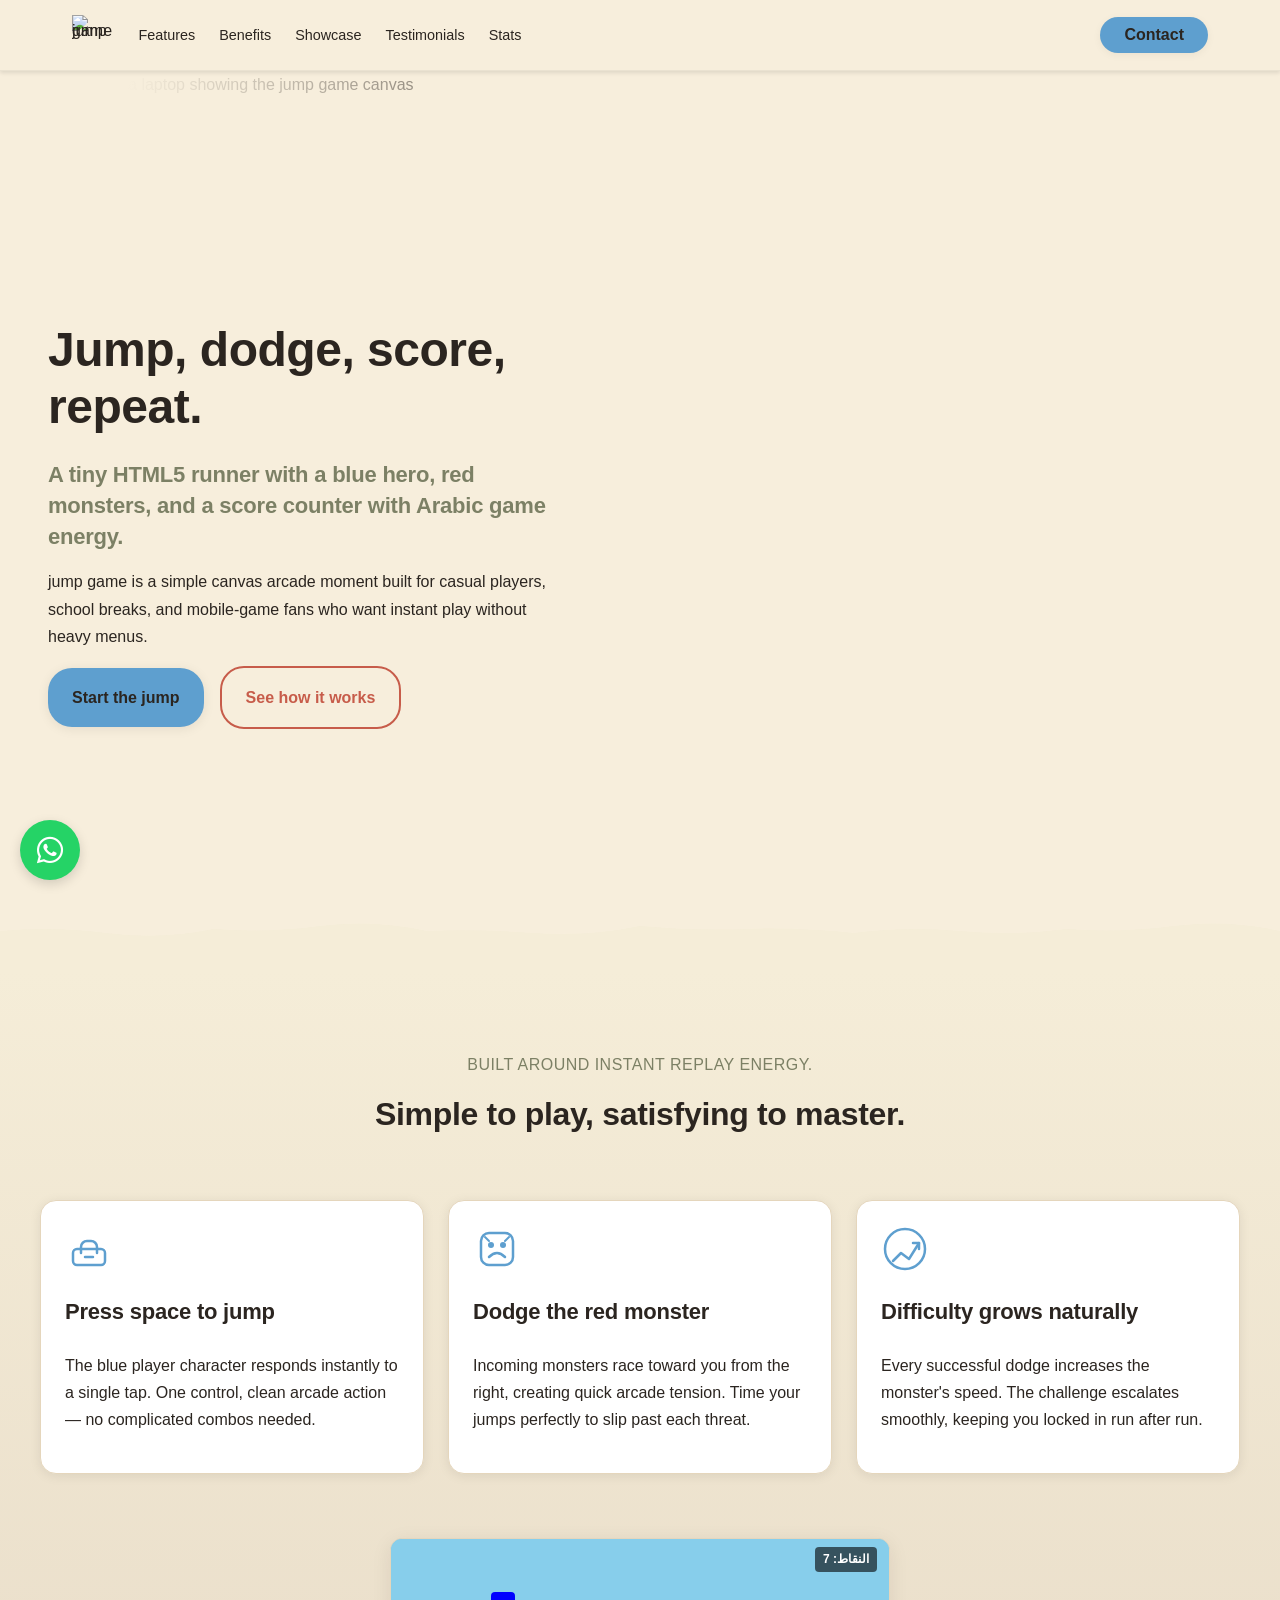
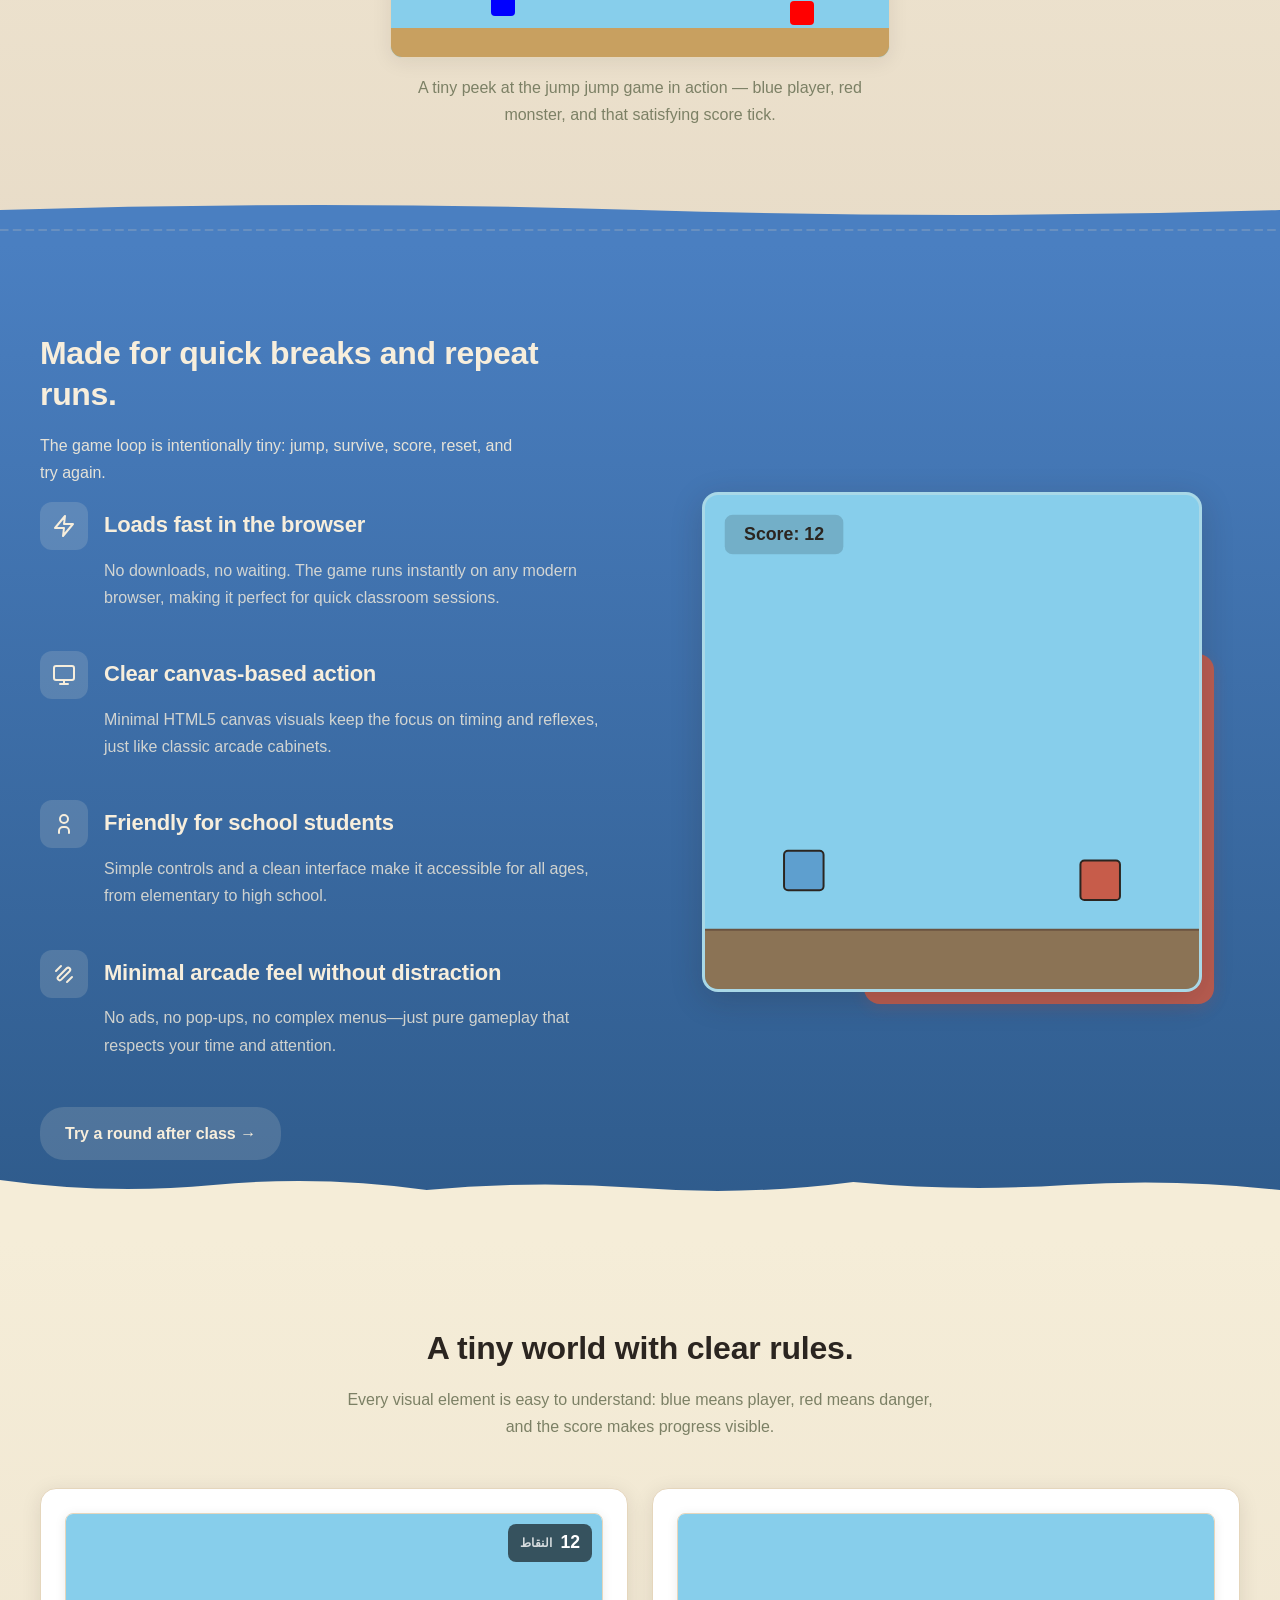
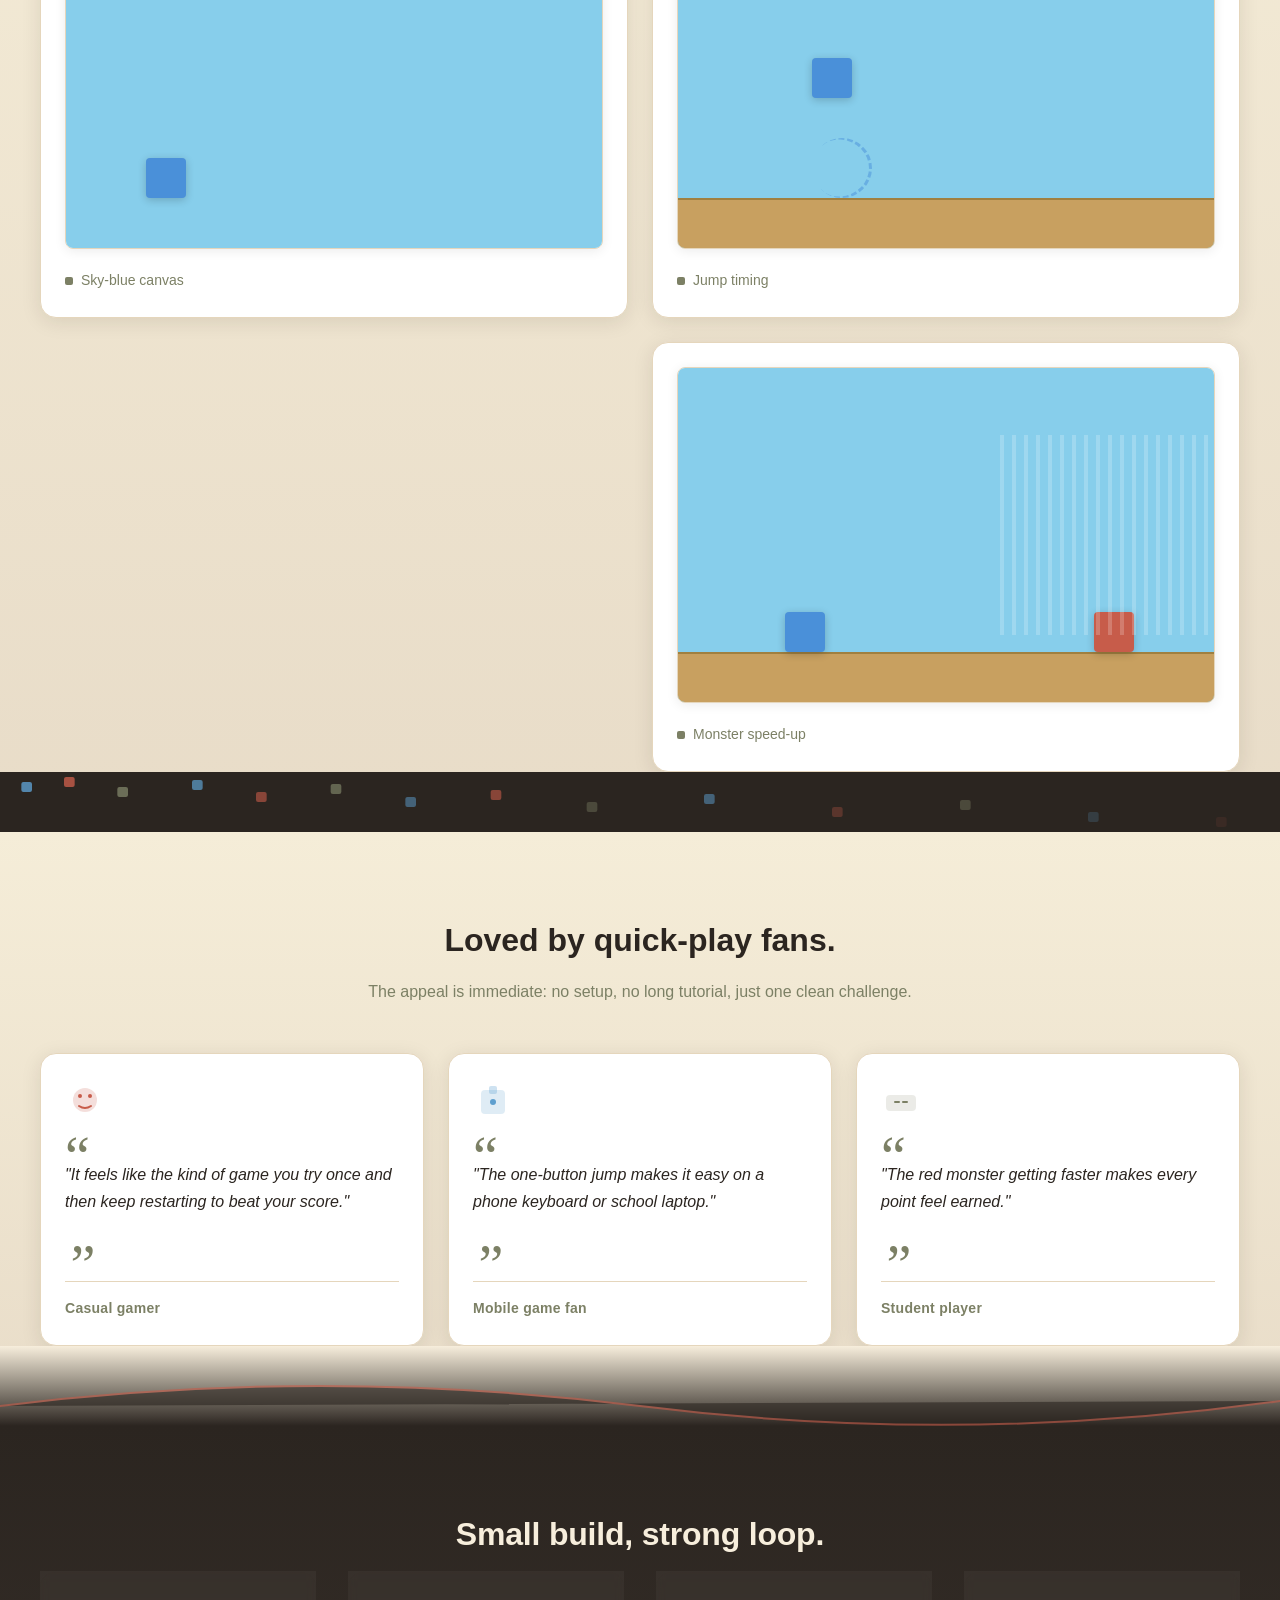
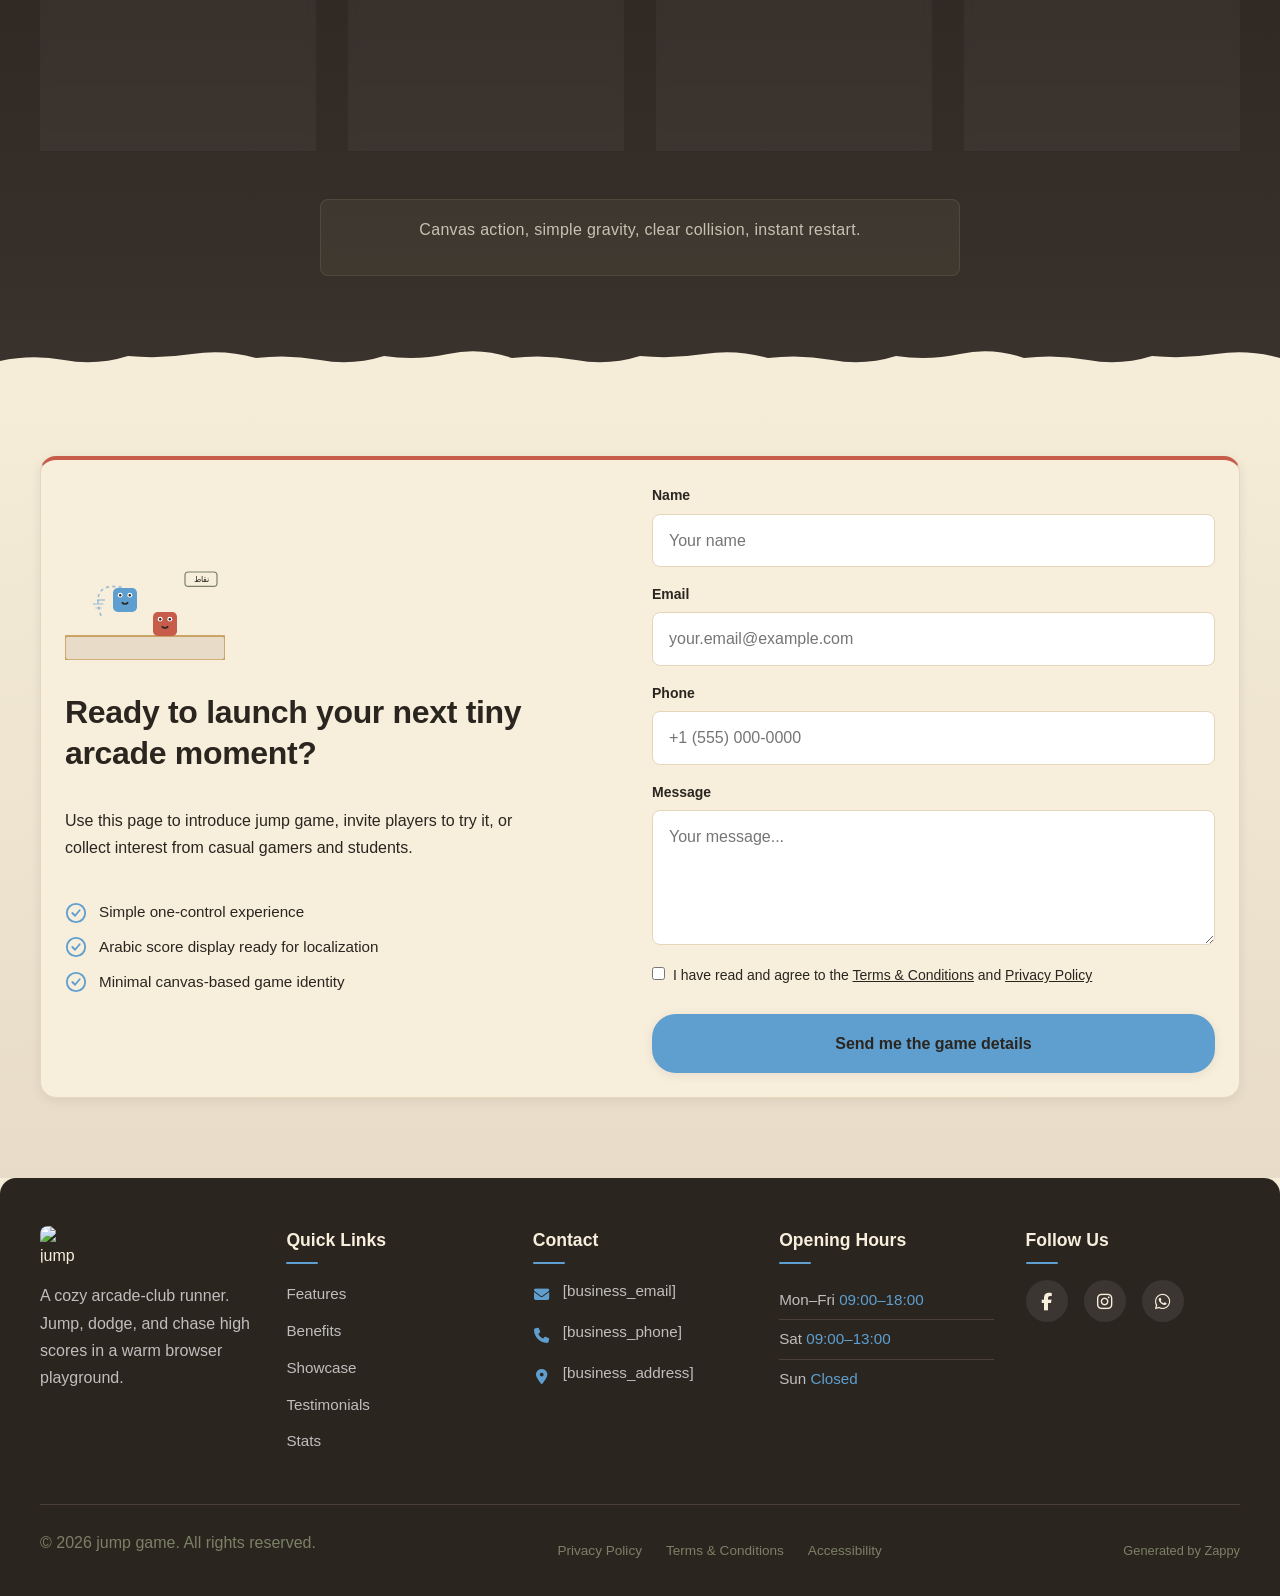
==== public/index.html @ 5605bdb9 "Initial website commit" ====
<!doctype html><html lang="en"><head><meta charset="UTF-8"><meta content="width=device-width,initial-scale=1" name="viewport"><meta content="index, follow" name="robots"><title>Jump Over Monsters &amp; Score High — jump game</title><meta content="Play the ultimate endless runner right in your browser! Hit spacebar to dodge speeding red monsters as you chase a new high score in Arabic numerals. Start jumping now!" name="description"><meta content="jump jump game, dino jump game, block jump game, box jump game, endless runner game" name="keywords"><link href="/assets/favicon.ico" rel="icon" type="image/x-icon"><link href="/assets/favicon-16x16.png" rel="icon" type="image/png" sizes="16x16"><link href="/assets/favicon-32x32.png" rel="icon" type="image/png" sizes="32x32"><link href="/assets/favicon-48x48.png" rel="icon" type="image/png" sizes="48x48"><link href="/assets/favicon-192x192.png" rel="icon" type="image/png" sizes="192x192"><link href="/assets/favicon-512x512.png" rel="icon" type="image/png" sizes="512x512"><link href="/assets/apple-touch-icon.png" rel="apple-touch-icon"><script>!function(){"use strict";var t="b94b8e31-97dd-41a1-896e-58a0c7aad8c4",e="https://api.zappy5.com/api/analytics/track",a=18e5,n=2592e6,o=!0,i=!0,r=!0;var s=function(){var e="zappy_visitor_"+t,a=null;try{if(a=localStorage.getItem(e)){var o=JSON.parse(a),i=Date.now();if(i-o.created<n)return o.lastSeen=i,localStorage.setItem(e,JSON.stringify(o)),o.id}}catch(t){console.warn("Zappy Analytics: LocalStorage not available")}var r="zv_"+Date.now()+"_"+Math.random().toString(36).substr(2,9);try{localStorage.setItem(e,JSON.stringify({id:r,created:Date.now(),lastSeen:Date.now()}))}catch(t){}return r}(),c=function(){var e="zappy_session_"+t,n=null;try{if(n=sessionStorage.getItem(e)){var o=JSON.parse(n),i=Date.now();if(i-o.timestamp<a)return o.timestamp=i,sessionStorage.setItem(e,JSON.stringify(o)),o.id}}catch(t){console.warn("Zappy Analytics: SessionStorage not available")}var r="zs_"+Date.now()+"_"+Math.random().toString(36).substr(2,9);try{sessionStorage.setItem(e,JSON.stringify({id:r,timestamp:Date.now()}))}catch(t){}return r}();function l(a,n){n=n||{};var o={website_id:t,event_type:a,page_path:window.location.pathname,referrer:document.referrer||"direct",visitor_id:s,session_id:c,metadata:n};if(navigator.sendBeacon){var i=new Blob([JSON.stringify(o)],{type:"application/json"});navigator.sendBeacon(e,i)}else fetch(e,{method:"POST",headers:{"Content-Type":"application/json"},body:JSON.stringify(o),keepalive:!0}).catch(function(t){console.warn("Zappy Analytics: Failed to track event",t)})}o&&l("pageview",{title:document.title,url:window.location.href}),i&&document.addEventListener("click",function(t){var e=t.target;if("BUTTON"===e.tagName||e.closest("button")){var a="BUTTON"===e.tagName?e:e.closest("button");l("click",{element:"button",text:a.textContent.trim().substring(0,100),id:a.id||null,class:a.className||null})}else if("A"===e.tagName||e.closest("a")){var n="A"===e.tagName?e:e.closest("a");l("navigation",{element:"link",text:n.textContent.trim().substring(0,100),href:n.href,external:n.hostname!==window.location.hostname})}},!0),r&&document.addEventListener("submit",function(t){var e=t.target;l("form_submit",{form_id:e.id||null,form_name:e.name||null,form_action:e.action||null,form_method:e.method||"GET"})},!0);var d=Date.now();window.addEventListener("beforeunload",function(){l("page_unload",{time_on_page:Math.floor((Date.now()-d)/1e3),page_path:window.location.pathname})}),window.zappyAnalytics={track:l,getVisitorId:function(){return s},getSessionId:function(){return c}}}()</script><script>!function(){"use strict";if(!window.zappyFireMarketingEvent){var t={begin_checkout:"checkout_started",purchase:"checkout_complete",add_to_cart:"add_to_cart",view_product:"view_product"},e={whatsapp_click:{ga4:"contact",meta:"Contact",gtm:"whatsapp_click",ecom:!1},phone_click:{ga4:"contact",meta:"Contact",gtm:"phone_click",ecom:!1},contact_form_submitted:{ga4:"generate_lead",meta:"Lead",gtm:"contact_form_submitted",ecom:!1},checkout_started:{ga4:"begin_checkout",meta:"InitiateCheckout",gtm:"begin_checkout",ecom:!0},checkout_complete:{ga4:"purchase",meta:"Purchase",gtm:"purchase",ecom:!0},product_inquiry:{ga4:"generate_lead",meta:"Lead",gtm:"product_inquiry",ecom:!1},add_to_cart:{ga4:"add_to_cart",meta:"AddToCart",gtm:"add_to_cart",ecom:!0},view_product:{ga4:"view_item",meta:"ViewContent",gtm:"view_item",ecom:!0}};window.zappyFireMarketingEvent=function(r,o,u){try{u=u||{};var p=t[r]||r,d=e[p];if(!d)return;if((o=o||{}).pagePath||o.page_path||(o.pagePath=a()),"checkout_complete"===p){var l=String(o.orderId||o.order_id||o.transaction_id||"");if(l&&function(t){if(!t)return!1;try{return"1"===sessionStorage.getItem(i(t))}catch(t){return!1}}(l))return;l&&function(t){if(t)try{sessionStorage.setItem(i(t),"1")}catch(t){}}(l)}if(!u.skipFirstParty)try{window.zappyAnalytics&&"function"==typeof window.zappyAnalytics.track&&window.zappyAnalytics.track(p,o)}catch(t){}try{if(window.dataLayer=window.dataLayer||[],d.ecom){var _=c(p,o),m={};_.transaction_id&&(m.transaction_id=_.transaction_id),null!=_.value&&(m.value=_.value),_.currency&&(m.currency=_.currency),_.items&&(m.items=_.items),window.dataLayer.push({event:d.gtm,ecommerce:m}),"checkout_complete"!==p&&"checkout_started"!==p||window.dataLayer.push({event:p,ecommerce:m})}else{var s={event:d.gtm};for(var h in o)Object.prototype.hasOwnProperty.call(o,h)&&(s[h]=o[h]);window.dataLayer.push(s)}}catch(t){}try{"function"==typeof window.gtag&&window.gtag("event",d.ga4,c(p,o))}catch(t){}try{"function"==typeof window.fbq&&window.fbq("track",d.meta,function(t,e){for(var r=n(e=e||{}),a=parseFloat(null!=e.value?e.value:null!=e.total?e.total:0)||0,c=String(e.currency||"USD").toUpperCase(),i=[],o=0,u=0;u<r.length;u++)r[u].item_id&&i.push(r[u].item_id),o+=r[u].quantity||1;if("checkout_complete"===t)return{value:a,currency:c,content_ids:i.length?i:void 0,content_type:"product",num_items:o||void 0,order_id:String(e.order_id||e.orderId||e.transaction_id||e.orderNumber||"")||void 0};if("checkout_started"===t)return{value:a,currency:c,content_ids:i.length?i:void 0,content_type:"product",num_items:o||parseInt(null!=e.itemCount?e.itemCount:0,10)||void 0};if("add_to_cart"===t){var p=String(e.productId||e.product_id||i[0]||"");return{value:a||(r[0]?r[0].price*r[0].quantity:0),currency:c,content_ids:p?[p]:i.length?i:void 0,content_type:"product",content_name:e.productName||e.product_name||r[0]&&r[0].item_name,num_items:parseInt(null!=e.quantity?e.quantity:o||1,10)||1}}if("view_product"===t){var d=String(e.productId||e.product_id||i[0]||"");return{value:a||parseFloat(null!=e.price?e.price:0)||0,currency:c,content_ids:d?[d]:i.length?i:void 0,content_type:"product",content_name:e.productName||e.product_name||r[0]&&r[0].item_name}}return"whatsapp_click"===t||"phone_click"===t?{content_name:"whatsapp_click"===t?"WhatsApp":"Phone",content_category:"contact"}:"contact_form_submitted"===t||"product_inquiry"===t?{content_name:"product_inquiry"===t?"Product inquiry":"Contact form",content_category:e.productName||e.product_name||void 0}:e}(p,o))}catch(t){}}catch(t){}};var r=Object.create(null);document.addEventListener("click",function(t){try{var e=t.target;if(!e)return;var r=u(e,".whatsapp-float, a.whatsapp-float, [data-zappy-whatsapp]"),n=function(t){for(var e=t;e&&e!==document;){if("A"===e.tagName)return e;e=e.parentElement}return null}(e),c=n&&n.href||"";if(r||n&&function(t){if(!t)return!1;var e=String(t).toLowerCase();return-1!==e.indexOf("wa.me/")||-1!==e.indexOf("api.whatsapp.com")||-1!==e.indexOf("whatsapp.com/send")||0===e.indexOf("whatsapp:")}(c)){if(!o("wa:"+c)){var i=r?"float":"link";window.zappyFireMarketingEvent("whatsapp_click",{source:i,href:c||null,pagePath:a()})}return}var p=u(e,".phone-header-btn, .nav-phone-btn, .call-btn, [data-zappy-phone]"),d="";if(n&&n.href&&0===String(n.href).toLowerCase().indexOf("tel:")?d=n.href:p&&p.href&&0===String(p.href).toLowerCase().indexOf("tel:")&&(d=p.href),p||d){var l="";return d&&(l=String(d).replace(/^tel:/i,"").trim()),void(o("tel:"+(l||p&&p.id||"btn"))||window.zappyFireMarketingEvent("phone_click",{source:p?"button":"link",phone:l||null,href:d||null,pagePath:a()}))}}catch(t){}},!0)}function a(){try{if(window.ZAPPY_CONFIG&&window.ZAPPY_CONFIG.currentPagePath)return window.ZAPPY_CONFIG.currentPagePath}catch(t){}try{return window.location.pathname||"/"}catch(t){return"/"}}function n(t){var e=(t=t||{}).items||t.cartItems||t.cart_items||t.lineItems||[];Array.isArray(e)||(e=[]);for(var r=[],a=0;a<e.length;a++){var n=e[a];if(n&&"object"==typeof n){var c=String(n.item_id||n.productId||n.product_id||n.id||"").trim(),i=String(n.item_name||n.productName||n.product_name||n.name||"").trim(),o=parseFloat(null!=n.price?n.price:null!=n.unitPrice?n.unitPrice:0)||0,u=Math.max(1,parseInt(null!=n.quantity?n.quantity:null!=n.qty?n.qty:1,10)||1);(c||i)&&r.push({item_id:c||i,item_name:i||c,price:o,quantity:u})}}return r}function c(t,e){var r=n(e=e||{}),c=parseFloat(null!=e.value?e.value:null!=e.total?e.total:0)||0,i=String(e.currency||"USD").toUpperCase();if("checkout_complete"===t)return{transaction_id:String(e.transaction_id||e.orderId||e.order_id||e.orderNumber||"")||void 0,value:c,currency:i,items:r};if("checkout_started"===t)return{value:c,currency:i,items:r};if("add_to_cart"===t){var o=r.length?r:[{item_id:String(e.productId||e.product_id||""),item_name:String(e.productName||e.product_name||""),price:parseFloat(null!=e.value?e.value:null!=e.price?e.price:0)||0,quantity:parseInt(null!=e.quantity?e.quantity:1,10)||1}].filter(function(t){return t.item_id||t.item_name});return{value:c||(o[0]?o[0].price*o[0].quantity:0),currency:i,items:o}}if("view_product"===t){var u=r.length?r:[{item_id:String(e.productId||e.product_id||""),item_name:String(e.productName||e.product_name||""),price:parseFloat(null!=e.price?e.price:null!=e.value?e.value:0)||0,quantity:1}].filter(function(t){return t.item_id||t.item_name});return{currency:i,value:c||(u[0]?u[0].price:0),items:u}}return"whatsapp_click"===t||"phone_click"===t?{method:"whatsapp_click"===t?"whatsapp":"phone",page_path:e.pagePath||a()}:"contact_form_submitted"===t||"product_inquiry"===t?{page_path:e.pagePath||a()}:e}function i(t){return"zappy_purchase_fired_"+String(t||"")}function o(t){var e=Date.now();return!!(r[t]&&e-r[t]<800)||(r[t]=e,!1)}function u(t,e){return t&&t.closest?t.closest(e):null}}()</script><meta content="Jump Over Monsters &amp; Score High — jump game" property="og:title"><meta content="Play the ultimate endless runner right in your browser! Hit spacebar to dodge speeding red monsters as you chase a new high score in Arabic numerals. Start jumping now!" property="og:description"><meta content="summary_large_image" name="twitter:card"><meta content="Jump Over Monsters &amp; Score High — jump game" name="twitter:title"><meta content="Play the ultimate endless runner right in your browser! Hit spacebar to dodge speeding red monsters as you chase a new high score in Arabic numerals. Start jumping now!" name="twitter:description"><meta content="website" property="og:type"><meta content="en_US" property="og:locale"><style>.skip-link{position:absolute;top:0;left:0;transform:translateY(-200%);padding:12px 18px;background:var(--bg-dark,#1a1a1a);color:var(--text-light,#fff);font-weight:600;border-radius:0 0 8px 0;z-index:10000}.skip-link:focus{transform:none;outline:2px solid var(--ring,#fff);outline-offset:2px}:focus-visible{outline:2px solid var(--ring,currentColor);outline-offset:3px}</style><link href="/assets/favicon.ico" rel="icon" type="image/x-icon"><link href="/assets/favicon-16x16.png" rel="icon" type="image/png" sizes="16x16"><link href="/assets/favicon-32x32.png" rel="icon" type="image/png" sizes="32x32"><link href="/assets/favicon-48x48.png" rel="icon" type="image/png" sizes="48x48"><link href="/assets/favicon-192x192.png" rel="icon" type="image/png" sizes="192x192"><link href="/assets/favicon-512x512.png" rel="icon" type="image/png" sizes="512x512"><link href="/assets/apple-touch-icon.png" rel="apple-touch-icon"><link href="https://cdn.jsdelivr.net/npm/vanilla-cookieconsent@3/dist/cookieconsent.css" rel="stylesheet"><style id="zappy-critical-above-fold-css">html{box-sizing:border-box;-webkit-text-size-adjust:100%}*,::after,::before{box-sizing:inherit}body{margin:0;min-width:320px;overflow-x:clip}img,svg,video{max-width:100%;height:auto}main{display:block}.container{width:min(100% - 32px,1200px);margin-inline:auto}.navbar,header .navbar,header[role=banner],nav.navbar{position:relative;z-index:1000;width:100%}.nav-container,.navbar .container{display:flex;align-items:center;justify-content:space-between;min-height:64px}.logo,.logo-link img{display:block;width:35px;height:35px;object-fit:contain}#navMenu,.nav-menu{list-style:none;margin:0;padding:0}#navMenu a,.nav-menu a,.navbar .nav-links a,.navbar a{color:inherit;text-decoration:none}#navMenu .sub-menu,.nav-menu .sub-menu,.navbar .sub-menu{display:none}.fa,.fa-brands,.fa-regular,.fa-solid,.fab,.far,.fas{display:inline-block;min-width:1em;text-align:center}html:not(#zappy-noop) .navbar:has(.nav-ecommerce-icons)>.phone-header-btn,html:not(#zappy-noop)[data-zappy-site-type=ecommerce] .phone-header-btn{display:none!important;visibility:hidden!important;width:0!important;height:0!important;pointer-events:none!important}.zappy-preview-empty-store-cta{display:none!important;visibility:hidden!important;height:0!important;max-height:0!important;overflow:hidden!important;margin:0!important;padding:0!important;border:0!important;box-shadow:none!important}.zappy-catalog-menu{background:var(--surface-color,var(--surface,linear-gradient(135deg,#f8f9fa 0,#fff 100%)));border-bottom:1px solid var(--border-color,#e5e7eb);padding:0;position:sticky;top:0;z-index:90}.zappy-catalog-menu.rtl,.zappy-catalog-menu[dir=rtl]{direction:rtl}.zappy-catalog-menu.ltr,.zappy-catalog-menu[dir=ltr]{direction:ltr}.catalog-menu-container{max-width:1440px;margin:0 auto;display:flex;align-items:center;gap:8px;padding:10px 24px;overflow:visible}.catalog-menu-categories,.catalog-menu-list{display:flex;align-items:center;gap:4px;flex-wrap:wrap;margin:0;padding:0;list-style:none}.catalog-menu-item{display:inline-flex;align-items:center;padding:8px 16px;font-size:14px;font-weight:500;color:var(--text-color,var(--text,#374151));text-decoration:none;border-radius:20px;white-space:nowrap}.catalog-menu-all{background:var(--primary-color,var(--primary,#111));color:var(--text-light,#fff)!important}.catalog-menu-parent{position:relative;display:inline-flex;align-items:center}.catalog-menu-trigger{display:inline-flex;align-items:center;gap:6px}.catalog-menu-chevron{flex-shrink:0}.catalog-menu-parent>.sub-menu{display:none!important;visibility:hidden!important;opacity:0!important;pointer-events:none!important}.hero-section,.index-hero-section,section[class*=hero]{position:relative;overflow:hidden}.hero-section,.index-hero-section{min-height:560px}section[data-hero-type*=fullscreen]{min-height:100vh}.hero-bg-image,.hero-bg-wrapper,section[class*=hero] [class*=hero-bg]{position:absolute;inset:0;width:100%;height:100%}.hero-bg-image img,.hero-bg-wrapper img,section[class*=hero] [data-hero-bg],section[class*=hero] img[data-hero-background=true]{width:100%!important;height:100%!important;object-fit:cover!important;display:block}.hero-content,section[class*=hero] .container{position:relative;z-index:2}@media(max-width:768px){:root{--header-height:72px;--total-header-height:72px;--zappy-mobile-menu-top:72px}html[data-zappy-site-type=ecommerce] body{padding-top:var(--total-header-height,72px)}html[data-zappy-site-type=ecommerce] body>.navbar:not(.zappy-catalog-menu),html[data-zappy-site-type=ecommerce] body>nav.navbar{position:fixed!important;top:0;left:0;right:0;z-index:100000;width:100%;margin-bottom:0}.zappy-catalog-menu{position:fixed;top:var(--header-height,72px);left:0;right:0;z-index:99999}.nav-container,.navbar .container{min-height:60px}#navMenu,.nav-menu{max-width:100vw;overflow-x:hidden}.hero-section,.index-hero-section,section[class*=hero],section[data-hero-type*=fullscreen]{min-height:100svh}.hero-bg-image,.hero-bg-wrapper,.hero-scrim{min-height:100svh}}:root{--nav-bg:#F7EEDC}.navbar{background-color:#f7eedc!important}/* ZAPPY_ANNOUNCEMENT_HEADER_OFFSET_CSS_V3 */ :root{--zappy-header-stack-height:calc(var(--zappy-announcement-height, 40px) + var(--header-height, 72px))}body:has(.zappy-announcement-bar) .navbar:not(.zappy-catalog-menu):not(.mobile-search-panel),body:has(.zappy-announcement-bar) header.navbar,body:has(.zappy-announcement-bar) nav.navbar:not(.zappy-catalog-menu){top:var(--zappy-announcement-height,40px)!important}[data-zappy-content-align]{display:flex!important;flex-direction:column!important}[data-zappy-content-align^=top-]{justify-content:flex-start!important}[data-zappy-content-align^=center-],[data-zappy-content-align^=lower-],[data-zappy-content-align^=upper-]{justify-content:center!important}[data-zappy-content-align^=bottom-]{justify-content:flex-end!important}[data-zappy-content-align$="-left"],[data-zappy-content-align$="-mid-left"]{align-items:flex-start!important;text-align:start!important}[data-zappy-content-align$="-center"]{align-items:center!important;text-align:center!important}[data-zappy-content-align$="-mid-right"],[data-zappy-content-align$="-right"]{align-items:flex-end!important;text-align:end!important}[data-zappy-content-align] [data-zappy-align-target]{margin-left:auto;margin-right:auto}[data-zappy-content-align$="-center"] [data-zappy-align-target],[data-zappy-content-align$="-center"] [data-zappy-align-target]>*{text-align:center!important}</style><link href="/styles.css" rel="stylesheet"><script>window.ZAPPY_WEBSITE_ID="b94b8e31-97dd-41a1-896e-58a0c7aad8c4",window.ZAPPY_API_BASE="https://api.zappy5.com"</script><link href="/assets/site-image-home-hero-image-1.webp" rel="preload" as="image" fetchpriority="high"><style id="zappy-dropdown-submenu-styles">#navMenu li:has(.sub-menu),.nav-menu li:has(.sub-menu),.navbar li:has(.sub-menu),nav li:has(.sub-menu){position:relative}#navMenu .sub-menu,.nav-menu .sub-menu,.navbar .sub-menu,nav .sub-menu{display:block!important;position:absolute!important;top:100%;left:0;min-width:220px;border-radius:8px;box-shadow:0 8px 25px rgba(0,0,0,.15);padding:8px 0;opacity:0;visibility:hidden;transform:translateY(10px);transition:all .3s ease;z-index:1000;list-style:none;pointer-events:none}#navMenu li:hover>.sub-menu,.nav-menu li:hover>.sub-menu,.navbar li:hover>.sub-menu,nav li:hover>.sub-menu{opacity:1!important;visibility:visible!important;transform:translateY(0)!important;pointer-events:auto!important}.sub-menu li{list-style:none;margin:0;padding:0}.sub-menu a{display:block!important;padding:10px 16px!important;color:var(--text-dark,#333)!important;font-weight:500;text-decoration:none;white-space:nowrap;transition:background-color .2s}.sub-menu .zappy-nav-child>a{padding-left:28px!important;font-size:.9em!important;opacity:.85!important}[dir=rtl] .sub-menu .zappy-nav-child>a,html[lang=ar] .sub-menu .zappy-nav-child>a,html[lang=he] .sub-menu .zappy-nav-child>a{padding-left:10px!important;padding-right:28px!important}.sub-menu .zappy-nav-parent>a{font-weight:600!important}.sub-menu a:hover{background-color:#f5f5f5}[dir=rtl] .nav-menu .sub-menu,[dir=rtl] .navbar .sub-menu,[dir=rtl] nav .sub-menu,html[lang=ar] .nav-menu .sub-menu,html[lang=ar] .navbar .sub-menu,html[lang=ar] nav .sub-menu,html[lang=he] .nav-menu .sub-menu,html[lang=he] .navbar .sub-menu,html[lang=he] nav .sub-menu{left:auto!important;right:0!important}.sub-menu:empty,.sub-menu:not(:has(li)):not(:has(> a)),.sub-menu:not(:has(li:not(.zappy-hidden-menu-item))):not(:has(> a)){display:none!important;opacity:0!important;visibility:hidden!important;pointer-events:none!important}li:has(.menu-group-title):hover>.sub-menu{opacity:1!important;visibility:visible!important;transform:translateY(0)!important;pointer-events:auto!important}#navMenu>li>.menu-group-title,.nav-menu>li>.menu-group-title{display:inline-block;padding:.5rem 1rem;cursor:default;user-select:none}@media (max-width:768px){#navMenu .sub-menu,.nav-menu .sub-menu,.navbar .sub-menu,nav .sub-menu{position:static!important;transform:none!important;box-shadow:none!important;background:0 0!important;max-height:0;overflow:hidden;opacity:0;visibility:hidden;transition:max-height .3s ease,opacity .3s ease;padding:0!important;border-radius:0!important}#navMenu .sub-menu.mobile-expanded,.nav-menu .sub-menu.mobile-expanded,.navbar .sub-menu.mobile-expanded{max-height:none!important;overflow-y:visible!important;opacity:1!important;visibility:visible!important;padding:8px 0 8px 16px!important}[dir=rtl] .sub-menu.mobile-expanded,html[lang=he] .sub-menu.mobile-expanded{padding:8px 16px 8px 0!important}#navMenu li:hover>.sub-menu,.nav-menu li:hover>.sub-menu,.navbar li:hover>.sub-menu,nav li:hover>.sub-menu{opacity:0;visibility:hidden;pointer-events:none}#navMenu li>.sub-menu.mobile-expanded,.nav-menu li>.sub-menu.mobile-expanded,.navbar li>.sub-menu.mobile-expanded,nav li>.sub-menu.mobile-expanded{opacity:1!important;visibility:visible!important;pointer-events:auto!important}#navMenu li:has(.sub-menu),.nav-menu li:has(.sub-menu),.navbar li:has(.sub-menu),nav li:has(.sub-menu){display:flex!important;flex-wrap:wrap!important;align-items:center!important;position:relative!important;min-height:44px!important}#navMenu li:has(.sub-menu)>a,.nav-menu li:has(.sub-menu)>a,.navbar li:has(.sub-menu)>a,nav li:has(.sub-menu)>a{flex:1!important;min-width:0!important}#navMenu li:has(.sub-menu)>.menu-group-title,.nav-menu li:has(.sub-menu)>.menu-group-title,.navbar li:has(.sub-menu)>.menu-group-title,nav li:has(.sub-menu)>.menu-group-title{flex:1!important;min-width:0!important;display:flex!important;align-items:center!important;padding:12px 16px!important;min-height:44px!important;line-height:1.4!important;font-weight:600!important;box-sizing:border-box!important}#navMenu li:has(.sub-menu)>.sub-menu,.nav-menu li:has(.sub-menu)>.sub-menu,.navbar li:has(.sub-menu)>.sub-menu,nav li:has(.sub-menu)>.sub-menu{flex-basis:100%!important;width:100%!important}#navMenu li:has(.sub-menu)>a [class*=arrow],#navMenu li:has(.sub-menu)>a [class*=chevron],.nav-menu li:has(.sub-menu)>a .fa-angle-down,.nav-menu li:has(.sub-menu)>a .fa-chevron-down,.nav-menu li:has(.sub-menu)>a [class*=arrow],.nav-menu li:has(.sub-menu)>a [class*=chevron],nav li:has(.sub-menu)>a [class*=arrow],nav li:has(.sub-menu)>a [class*=chevron]{display:none!important;visibility:hidden!important}.mobile-submenu-toggle{display:flex!important;align-items:center!important;justify-content:center!important;width:44px!important;height:auto!important;background:0 0!important;border:none!important;cursor:pointer!important;color:var(--text-dark)!important;position:static!important;flex-shrink:0!important;align-self:stretch!important;z-index:2!important;padding:0!important;margin:0!important}.mobile-submenu-toggle::after{content:''!important;width:0!important;height:0!important;border-left:6px solid transparent!important;border-right:6px solid transparent!important;border-top:7px solid currentColor!important;transition:transform .3s ease!important}.mobile-submenu-toggle.expanded::after{transform:rotate(180deg)!important}.sub-menu a{padding:10px 0!important;display:block!important;color:var(--text-dark)!important;white-space:normal!important}.sub-menu .zappy-nav-child>a{padding-left:28px!important;font-size:.9em!important;opacity:.85!important}[dir=rtl] .sub-menu .zappy-nav-child>a,html[lang=ar] .sub-menu .zappy-nav-child>a,html[lang=he] .sub-menu .zappy-nav-child>a{padding-left:0!important;padding-right:28px!important}.sub-menu .zappy-nav-parent>a{font-weight:600!important}#navMenu.active,.nav-menu.active{max-width:100vw!important;overflow-x:hidden!important;box-sizing:border-box!important}.navbar .sub-menu li a,.zappy-products-dropdown .sub-menu a,nav.navbar .sub-menu li a{color:var(--text-dark)!important}}@media (min-width:769px){.mobile-submenu-toggle{display:none!important}}</style><style id="zappy-widget-visibility">html[dir=rtl] .whatsapp-float{right:20px!important;left:auto!important}html:not([dir]) .whatsapp-float,html[dir=ltr] .whatsapp-float{left:20px!important;right:auto!important}html[dir=rtl] #mic-access-tool-general-button,html[dir=rtl] #mic-init-access-tool #mic-access-tool-general-button,html[dir=rtl] #mic-init-access-tool .mic-access-tool-general-button,html[dir=rtl] ._access-icon,html[dir=rtl] .mic-access-tool-general-button{left:20px!important;right:auto!important}html:not([dir]) #mic-access-tool-general-button,html:not([dir]) #mic-init-access-tool #mic-access-tool-general-button,html:not([dir]) #mic-init-access-tool .mic-access-tool-general-button,html:not([dir]) ._access-icon,html:not([dir]) .mic-access-tool-general-button,html[dir=ltr] #mic-access-tool-general-button,html[dir=ltr] #mic-init-access-tool #mic-access-tool-general-button,html[dir=ltr] #mic-init-access-tool .mic-access-tool-general-button,html[dir=ltr] ._access-icon,html[dir=ltr] .mic-access-tool-general-button{right:20px!important;left:auto!important}@media (max-width:768px){.whatsapp-float{display:flex!important}}@media (min-width:769px){.whatsapp-float{display:flex!important}}@media (max-width:768px){#mic-access-tool-general-button,#mic-init-access-tool #mic-access-tool-general-button,#mic-init-access-tool .mic-access-tool-general-button,._access-icon,.mic-access-tool-general-button{display:flex!important;visibility:visible!important;opacity:1!important;pointer-events:auto!important}#mic-access-tool-box.opened-mic-access-tool,#mic-init-access-tool #mic-access-tool-box.opened-mic-access-tool,.mic-access-tool-box.opened-mic-access-tool{visibility:visible!important;opacity:1!important;pointer-events:auto!important}}@media (min-width:769px){#mic-access-tool-general-button,#mic-init-access-tool #mic-access-tool-general-button,#mic-init-access-tool .mic-access-tool-general-button,._access-icon,.mic-access-tool-general-button{display:flex!important;visibility:visible!important;opacity:1!important;pointer-events:auto!important}#mic-access-tool-box.opened-mic-access-tool,#mic-init-access-tool #mic-access-tool-box.opened-mic-access-tool,.mic-access-tool-box.opened-mic-access-tool{visibility:visible!important;opacity:1!important;pointer-events:auto!important}}</style></head><body><a href="#main" class="skip-link">Skip to main content</a><nav class="navbar"><button class="mobile-toggle" aria-label="Menu" id="mobileToggle"><svg viewBox="0 0 24 24" fill="none" height="24" width="24" class="hamburger-icon" style="display:block !important"><path d="M3 12h18M3 6h18M3 18h18" stroke="currentColor" stroke-width="2" stroke-linecap="round"></path></svg> <svg viewBox="0 0 24 24" fill="none" height="24" width="24" class="close-icon" style="display:none !important"><path d="M18 6L6 18M6 6l12 12" stroke="currentColor" stroke-width="2" stroke-linecap="round"></path></svg></button> <button class="phone-header-btn" aria-label="Call" data-phone="[business_phone]"><svg viewBox="0 0 24 24" fill="currentColor" height="20" width="20"><path d="M22 16.92v3a2 2 0 0 1-2.18 2 19.79 19.79 0 0 1-8.63-3.07 19.5 19.5 0 0 1-6-6 19.79 19.79 0 0 1-3.07-8.67A2 2 0 0 1 4.11 2h3a2 2 0 0 1 2 1.72 12.84 12.84 0 0 0 .7 2.81 2 2 0 0 1-.45 2.11L8.09 9.91a16 16 0 0 0 6 6l1.27-1.27a2 2 0 0 1 2.11-.45 12.84 12.84 0 0 0 2.81.7A2 2 0 0 1 22 16.92z"></path></svg></button><div class="nav-container"><div class="nav-brand"><a href="/" class="logo-link"><img alt="jump game" class="logo" decoding="async" height="35" src="/assets/site-image-home-image-1.webp" width="35"></a></div><ul class="nav-menu" id="navMenu"><li><a href="#features">Features</a></li><li><a href="#benefits">Benefits</a></li><li><a href="#showcase">Showcase</a></li><li><a href="#testimonials">Testimonials</a></li><li><a href="#stats">Stats</a></li><li class="mobile-contact-link nav-cta-mobile-item"><a href="#contact" class="nav-cta-btn">Contact</a></li></ul><div class="nav-cta-container"><a href="#contact" class="nav-cta-btn">Contact</a></div></div></nav><script>window.addEventListener("load",function(){const e=document.querySelector(".navbar, nav, header");if(!e)return void console.log("[Navbar] Navbar element not found");let t=document.getElementById("mobileToggle")||document.querySelector(".mobile-toggle")||document.querySelector(".hamburger")||document.querySelector(".hamburger-menu")||document.querySelector(".menu-toggle")||document.querySelector(".burger-menu")||document.querySelector('[aria-label="Menu"]')||document.querySelector('[aria-label="תפריט"]');const o=document.querySelector(".phone-header-btn"),n=window.getComputedStyle(e);let r=n.backgroundColor;if(console.log("[Navbar] Initial navbar background:",r),"transparent"===r||"rgba(0, 0, 0, 0)"===r||r.startsWith("rgba")&&r.includes(", 0)")){const e=n.backgroundImage;if(e&&"none"!==e)console.log("[Navbar] Navbar has background image/gradient, using dark text"),r="rgb(240, 240, 240)";else{const e=window.getComputedStyle(document.body).backgroundColor;console.log("[Navbar] Navbar transparent, using body background:",e),r=e}}const a=r.match(/\d+/g);if(a&&a.length>=3){const e=(.299*parseInt(a[0])+.587*parseInt(a[1])+.114*parseInt(a[2]))/255;console.log("[Navbar] Mobile button colors preserved from Claude CSS (luminance:",e.toFixed(2)+")");const n=document.createElement("style");n.id="zappy-mobile-nav-fix";document.documentElement.lang;document.documentElement.dir,n.textContent='\n        /* Hide mobile buttons on desktop, show only on mobile */\n        @media (min-width: 769px) {\n          .mobile-toggle,\n          .phone-header-btn {\n            display: none !important;\n          }\n        }\n        \n        /* Show and position mobile buttons correctly on mobile */\n        @media (max-width: 768px) {\n          .navbar,\n          nav.navbar {\n            min-height: 70px !important;\n          }\n\n          .mobile-toggle,\n          .phone-header-btn {\n            position: absolute !important;\n            top: 0 !important;\n            bottom: 0 !important;\n            margin-top: auto !important;\n            margin-bottom: auto !important;\n            transform: none !important;\n            z-index: 1001 !important;\n            display: flex !important;\n            align-items: center !important;\n            justify-content: center !important;\n            width: 36px !important;\n            height: 36px !important;\n            border-radius: 50% !important;\n            border: none !important;\n            cursor: pointer !important;\n            padding: 6px !important;\n            background: none !important;\n            color: var(--nav-text, var(--text-dark)) !important;\n            touch-action: manipulation !important;\n            -webkit-tap-highlight-color: transparent !important;\n          }\n\n          html[data-zappy-site-type="ecommerce"] .phone-header-btn,\n          body[data-zappy-site-type="ecommerce"] .phone-header-btn,\n          html[data-zappy-site-type="ecommerce"] header .phone-header-btn,\n          html[data-zappy-site-type="ecommerce"] nav .phone-header-btn {\n            display: none !important;\n            visibility: hidden !important;\n            width: 0 !important;\n            height: 0 !important;\n            min-width: 0 !important;\n            overflow: hidden !important;\n          }\n          \n          /* LTR positioning (default): hamburger LEFT, phone RIGHT */\n          html:not([dir="rtl"]):not([lang="he"]):not([lang="ar"]) .mobile-toggle,\n          html[dir="ltr"] .mobile-toggle {\n            left: 12px !important;\n            right: auto !important;\n          }\n          html:not([dir="rtl"]):not([lang="he"]):not([lang="ar"]) .phone-header-btn,\n          html[dir="ltr"] .phone-header-btn {\n            right: 12px !important;\n            left: auto !important;\n          }\n          \n          /* RTL positioning: hamburger RIGHT, phone LEFT */\n          html[dir="rtl"] .mobile-toggle,\n          html[lang="he"] .mobile-toggle,\n          html[lang="ar"] .mobile-toggle {\n            right: 12px !important;\n            left: auto !important;\n          }\n          html[dir="rtl"] .phone-header-btn,\n          html[lang="he"] .phone-header-btn,\n          html[lang="ar"] .phone-header-btn {\n            left: 12px !important;\n            right: auto !important;\n          }\n          \n          /* CRITICAL: Ensure nav-container has min-height on mobile */\n          /* All children are positioned absolutely/fixed on mobile, so height:auto collapses to 0 */\n          .nav-container {\n            min-height: 70px !important;\n            position: relative !important;\n          }\n          \n          /* Ensure SVG icons are properly sized and inherit color */\n          .mobile-toggle svg,\n          .phone-header-btn svg {\n            width: 24px !important;\n            height: 24px !important;\n            /* Don\'t force display - let JavaScript control hamburger/close toggle */\n          }\n          \n          /* Reset nav-cta-container on mobile - remove desktop box-shadow/padding */\n          /* that creates a visible ghost box when CTA button is hidden */\n          .nav-cta-container {\n            box-shadow: none !important;\n            padding: 0 !important;\n          }\n          \n          /* Hide nav-cta-container entirely on mobile when there\'s no lang-switcher */\n          /* (only the CTA button is inside, and it\'s hidden on mobile) */\n          .nav-cta-container:not(:has(.lang-switcher)) {\n            display: none !important;\n          }\n          \n          /* CRITICAL: Prevent hero image fade gradient from bleeding over headline text */\n          /* The .image-fade-gradient has bottom: -30px (extends below parent) */\n          /* On mobile stacked layout, this overlaps the h1 text below the image */\n          .hero-image-column {\n            overflow: hidden !important;\n          }\n          .image-fade-gradient {\n            bottom: 0 !important;\n          }\n          \n          /* Hide desktop language switcher on mobile - hamburger menu handles it */\n          /* High specificity to override stored CSS */\n          .lang-switcher,\n          .nav-cta-container .lang-switcher,\n          .nav-container .lang-switcher,\n          .navbar .lang-switcher,\n          .navbar .nav-cta-container .lang-switcher {\n            display: none !important;\n          }\n        }\n      ';const r=document.getElementById("zappy-mobile-nav-fix");r&&r.remove(),document.head.appendChild(n),console.log("[Navbar] Critical CSS injected for mobile nav positioning");const i=window.innerWidth<=768;if(t){const e=t.querySelector(".hamburger-icon"),o=t.querySelector(".close-icon");e&&(e.style.setProperty("width","24px","important"),e.style.setProperty("height","24px","important"),e.style.setProperty("display","block","important")),o&&(o.style.setProperty("width","24px","important"),o.style.setProperty("height","24px","important"),o.style.setProperty("display","none","important")),i?(t.style.setProperty("position","absolute","important"),t.style.setProperty("top","0","important"),t.style.setProperty("bottom","0","important"),t.style.setProperty("margin-top","auto","important"),t.style.setProperty("margin-bottom","auto","important"),t.style.setProperty("transform","none","important"),t.style.setProperty("z-index","1001","important"),t.style.removeProperty("left"),t.style.removeProperty("right"),console.log("[Navbar] Mobile toggle positioning applied (mobile viewport)")):(t.style.removeProperty("position"),t.style.removeProperty("top"),t.style.removeProperty("transform"),t.style.removeProperty("z-index"),t.style.removeProperty("left"),t.style.removeProperty("right"),console.log("[Navbar] Desktop viewport - cleared mobile toggle inline positioning"))}if(o){const e=o.querySelector("svg");e&&(e.style.width="24px",e.style.height="24px",e.setAttribute("width","24"),e.setAttribute("height","24")),i?(o.style.setProperty("position","absolute","important"),o.style.setProperty("top","0","important"),o.style.setProperty("bottom","0","important"),o.style.setProperty("margin-top","auto","important"),o.style.setProperty("margin-bottom","auto","important"),o.style.setProperty("transform","none","important"),o.style.setProperty("z-index","1001","important"),o.style.removeProperty("left"),o.style.removeProperty("right"),console.log("[Navbar] Phone button positioning applied (mobile viewport)")):(o.style.removeProperty("position"),o.style.removeProperty("top"),o.style.removeProperty("transform"),o.style.removeProperty("z-index"),o.style.removeProperty("left"),o.style.removeProperty("right"),console.log("[Navbar] Desktop viewport - cleared phone button inline positioning"))}}else console.log("[Navbar] Could not parse background color:",r);t=document.getElementById("mobileToggle")||document.querySelector(".mobile-toggle")||document.querySelector(".hamburger")||document.querySelector(".hamburger-menu")||document.querySelector(".menu-toggle")||document.querySelector(".burger-menu")||document.querySelector('[aria-label="Menu"]')||document.querySelector('[aria-label="תפריט"]');const i=document.getElementById("navMenu")||document.querySelector(".nav-menu")||document.querySelector(".nav-links")||document.querySelector("nav ul:not(.submenu)");if(!t||!i)return void console.log("[Navbar] Mobile toggle or menu not found:",{toggle:!!t,menu:!!i});i.id||(i.id="navMenu"),console.log("[Navbar] Initializing mobile menu...");const l=t.cloneNode(!0);t.parentNode.replaceChild(l,t);var s=0;function p(e){var t=Date.now();t-s<300||(s=t,function(e){e.preventDefault(),e.stopPropagation();const t=l.querySelector(".hamburger-icon"),o=l.querySelector(".close-icon");i.classList.contains("active")?(i.classList.remove("active"),t&&t.style.setProperty("display","block","important"),o&&o.style.setProperty("display","none","important"),document.body.style.overflow="",document.body.classList.remove("menu-open"),console.log("[Navbar] Menu closed")):(i.classList.add("active"),t&&t.style.setProperty("display","none","important"),o&&o.style.setProperty("display","block","important"),document.body.style.overflow="hidden",document.body.classList.add("menu-open"),console.log("[Navbar] Menu opened"))}(e))}l.addEventListener("click",p),l.addEventListener("touchend",p),document.addEventListener("keydown",function(e){if(("Escape"===e.key||"Esc"===e.key)&&i.classList.contains("active")){const e=l.querySelector(".hamburger-icon"),t=l.querySelector(".close-icon");i.classList.remove("active"),e&&e.style.setProperty("display","block","important"),t&&t.style.setProperty("display","none","important"),document.body.style.overflow="",document.body.classList.remove("menu-open"),console.log("[Navbar] Menu closed (Escape)")}}),i.querySelectorAll("a").forEach(function(e){e.addEventListener("click",function(){if("#"===this.getAttribute("href"))return;const e=l.querySelector(".hamburger-icon"),t=l.querySelector(".close-icon");i.classList.remove("active"),e&&e.style.setProperty("display","block","important"),t&&t.style.setProperty("display","none","important"),document.body.style.overflow="",document.body.classList.remove("menu-open"),console.log("[Navbar] Menu closed (link clicked)")})});var m=i.querySelectorAll(".dropdown-toggle");m.forEach(function(e){e.addEventListener("click",function(e){e.preventDefault(),e.stopPropagation();var t=this.closest(".nav-dropdown");t&&(t.parentNode.querySelectorAll(".nav-dropdown.open").forEach(function(e){e!==t&&e.classList.remove("open")}),t.classList.toggle("open"),console.log("[Navbar] Dropdown toggled:",t.classList.contains("open")?"open":"closed"))})}),document.addEventListener("click",function(e){e.target.closest(".nav-dropdown")||document.querySelectorAll(".nav-dropdown.open").forEach(function(e){e.classList.remove("open")})}),console.log("[Navbar] Dropdown handlers initialized for "+m.length+" dropdowns"),o&&o.addEventListener("click",function(){const e=document.querySelectorAll('a[href^="tel:"]'),t=e.length>0?e[0].getAttribute("href").replace("tel:",""):"[business_phone]";window.location.href="tel:"+t,console.log("[Navbar] Phone button clicked")}),console.log("[Navbar] Mobile menu initialized successfully")})</script><main id="main"><section class="home-hero-section" data-band-index="0" data-layout-spec="Home-hero" id="hero" data-hero-treatment="fade-bleed" data-hero-type="fullscreen-scrim" style="--hero-fade-color:var(--bg-light)"><img alt="Cozy desk with a laptop showing the jump game canvas" class="hero-fade-img" decoding="async" height="600" src="/assets/site-image-home-hero-image-1.webp" width="1200" data-context="A cozy, softly lit desk scene in a warm after-school room. On the desk, a laptop or tablet screen displays a simple sky-blue HTML5 canvas game: a small blue square character jumping over a small red square monster, with a minimalist Arabic score counter visible. The desk has a notebook, a pencil, and gentle afternoon light. The overall mood is calm, inviting, and nostalgic, not aggressive or neon." data-hero-bg="true" data-placeholder="home-hero-image-1" fetchpriority="high" loading="eager"><div class="hero-fade-content"><h1 class="display-xl">Jump, dodge, score, repeat.</h1><h3>A tiny HTML5 runner with a blue hero, red monsters, and a score counter with Arabic game energy.</h3><p>jump game is a simple canvas arcade moment built for casual players, school breaks, and mobile-game fans who want instant play without heavy menus.</p><div class="hero-cta-row"><a href="#contact" class="btn-primary">Start the jump</a> <a href="#features" class="btn-secondary">See how it works</a></div></div><div class="home-hero-divider-wrapper"><svg viewBox="0 0 1200 80" xmlns="http://www.w3.org/2000/svg" preserveAspectRatio="none" aria-hidden="true" data-no-icon-edit="true"><path d="M0,80 L0,40 Q50,35 100,42 T200,38 Q250,42 300,35 T400,40 Q450,38 500,42 T600,35 Q650,40 700,38 T800,42 Q850,35 900,40 T1000,38 Q1050,42 1100,35 T1200,40 L1200,80 Z" fill="#F5EDD8"></path></svg></div></section><section class="home-features-section" data-band-index="1" data-layout-spec="Home-features" id="features"><div class="home-features-section__container"><div class="home-features-section__intro"><p class="home-features-section__label">Built around instant replay energy.</p><h2 class="home-features-section__title">Simple to play, satisfying to master.</h2></div><div class="home-features-section__grid"><article class="home-features-section__card"><div class="home-features-section__card-icon"><svg viewBox="0 0 48 48" xmlns="http://www.w3.org/2000/svg" data-element-type="icon" data-icon-type="svg" fill="none"><rect height="16" width="32" fill="none" x="8" y="24" rx="4" stroke="currentColor" stroke-width="2.5"></rect><path d="M16 28V22C16 18.6863 18.6863 16 22 16H26C29.3137 16 32 18.6863 32 22V28" stroke="currentColor" stroke-width="2.5" stroke-linecap="round"></path><path d="M20 32H28" stroke="currentColor" stroke-width="2.5" stroke-linecap="round"></path></svg></div><div class="home-features-section__card-content"><h3 class="home-features-section__card-title">Press space to jump</h3><p class="home-features-section__card-text">The blue player character responds instantly to a single tap. One control, clean arcade action — no complicated combos needed.</p></div></article><article class="home-features-section__card"><div class="home-features-section__card-icon"><svg viewBox="0 0 48 48" xmlns="http://www.w3.org/2000/svg" data-element-type="icon" data-icon-type="svg" fill="none"><rect height="32" width="32" fill="none" x="8" y="8" rx="8" stroke="currentColor" stroke-width="2.5"></rect><circle cx="18" cy="20" r="3" fill="currentColor"></circle><circle cx="30" cy="20" r="3" fill="currentColor"></circle><path d="M16 32C16 32 20 28 24 28C28 28 32 32 32 32" stroke="currentColor" stroke-width="2.5" stroke-linecap="round"></path><path d="M12 12L16 16" stroke="currentColor" stroke-width="2" stroke-linecap="round"></path><path d="M36 12L32 16" stroke="currentColor" stroke-width="2" stroke-linecap="round"></path></svg></div><div class="home-features-section__card-content"><h3 class="home-features-section__card-title">Dodge the red monster</h3><p class="home-features-section__card-text">Incoming monsters race toward you from the right, creating quick arcade tension. Time your jumps perfectly to slip past each threat.</p></div></article><article class="home-features-section__card"><div class="home-features-section__card-icon"><svg viewBox="0 0 48 48" xmlns="http://www.w3.org/2000/svg" data-element-type="icon" data-icon-type="svg" fill="none"><path d="M12 36L20 28L28 34L38 18" stroke="currentColor" stroke-width="2.5" stroke-linecap="round" stroke-linejoin="round"></path><path d="M32 18H38V24" stroke="currentColor" stroke-width="2.5" stroke-linecap="round" stroke-linejoin="round"></path><circle cx="24" cy="24" r="20" fill="none" stroke="currentColor" stroke-width="2.5"></circle></svg></div><div class="home-features-section__card-content"><h3 class="home-features-section__card-title">Difficulty grows naturally</h3><p class="home-features-section__card-text">Every successful dodge increases the monster's speed. The challenge escalates smoothly, keeping you locked in run after run.</p></div></article></div><div class="home-features-section__preview"><div class="home-features-section__preview-canvas"><div class="home-features-section__preview-sky"></div><div class="home-features-section__preview-ground"></div><div class="home-features-section__preview-player"></div><div class="home-features-section__preview-monster"></div><div class="home-features-section__preview-score"><span>النقاط: 7</span></div></div><p class="home-features-section__preview-caption">A tiny peek at the jump jump game in action — blue player, red monster, and that satisfying score tick.</p></div></div><div class="home-features-section__divider-wrapper"><svg viewBox="0 0 1200 60" xmlns="http://www.w3.org/2000/svg" preserveAspectRatio="none" aria-hidden="true" data-no-icon-edit="true"><path d="M0,60 L0,25 Q300,15 600,25 T1200,25 L1200,60 Z" fill="#4A7FC1"></path><line stroke="var(--border-light)" stroke-width="1" x1="0" x2="1200" y1="45" y2="45" opacity="0.4" stroke-dasharray="8 4"></line></svg></div></section><section class="home-benefits-section" data-band-index="2" data-layout-spec="Home-benefits" id="benefits"><div class="benefits-container"><div class="benefits-content"><h2>Made for quick breaks and repeat runs.</h2><p class="intro">The game loop is intentionally tiny: jump, survive, score, reset, and try again.</p><div class="benefits-list"><div class="benefit-item"><div class="benefit-icon"><svg viewBox="0 0 24 24" xmlns="http://www.w3.org/2000/svg" data-element-type="icon" data-icon-type="svg" fill="none" height="24" width="24"><path d="M13 2L3 14H12L11 22L21 10H12L13 2Z" stroke="currentColor" stroke-width="2" stroke-linecap="round" stroke-linejoin="round"></path></svg></div><div class="benefit-text"><h3>Loads fast in the browser</h3><p>No downloads, no waiting. The game runs instantly on any modern browser, making it perfect for quick classroom sessions.</p></div></div><div class="benefit-item"><div class="benefit-icon"><svg viewBox="0 0 24 24" xmlns="http://www.w3.org/2000/svg" data-element-type="icon" data-icon-type="svg" fill="none" height="24" width="24"><rect height="14" width="20" x="2" y="3" rx="2" stroke="currentColor" stroke-width="2"></rect><path d="M8 21H16" stroke="currentColor" stroke-width="2" stroke-linecap="round"></path><path d="M12 17V21" stroke="currentColor" stroke-width="2" stroke-linecap="round"></path></svg></div><div class="benefit-text"><h3>Clear canvas-based action</h3><p>Minimal HTML5 canvas visuals keep the focus on timing and reflexes, just like classic arcade cabinets.</p></div></div><div class="benefit-item"><div class="benefit-icon"><svg viewBox="0 0 24 24" xmlns="http://www.w3.org/2000/svg" data-element-type="icon" data-icon-type="svg" fill="none" height="24" width="24"><path d="M17 21V19C17 16.7909 15.2091 15 13 15H11C8.79086 15 7 16.7909 7 19V21" stroke="currentColor" stroke-width="2" stroke-linecap="round" stroke-linejoin="round"></path><path d="M12 11C14.2091 11 16 9.20914 16 7C16 4.79086 14.2091 3 12 3C9.79086 3 8 4.79086 8 7C8 9.20914 9.79086 11 12 11Z" stroke="currentColor" stroke-width="2" stroke-linecap="round" stroke-linejoin="round"></path></svg></div><div class="benefit-text"><h3>Friendly for school students</h3><p>Simple controls and a clean interface make it accessible for all ages, from elementary to high school.</p></div></div><div class="benefit-item"><div class="benefit-icon"><svg viewBox="0 0 24 24" xmlns="http://www.w3.org/2000/svg" data-element-type="icon" data-icon-type="svg" fill="none" height="24" width="24"><path d="M14.7 6.3C15.5 5.5 16.8 5.5 17.6 6.3C18.4 7.1 18.4 8.4 17.6 9.2L9.2 17.6C8.4 18.4 7.1 18.4 6.3 17.6C5.5 16.8 5.5 15.5 6.3 14.7L14.7 6.3Z" stroke="currentColor" stroke-width="2" stroke-linecap="round" stroke-linejoin="round"></path><path d="M9 4L4 9" stroke="currentColor" stroke-width="2" stroke-linecap="round"></path><path d="M15 20L20 15" stroke="currentColor" stroke-width="2" stroke-linecap="round"></path></svg></div><div class="benefit-text"><h3>Minimal arcade feel without distraction</h3><p>No ads, no pop-ups, no complex menus—just pure gameplay that respects your time and attention.</p></div></div></div><a href="#" class="cta-link">Try a round after class →</a></div><div class="benefits-image"><div class="game-window-wrapper"><div class="game-window"><svg viewBox="0 0 500 500" xmlns="http://www.w3.org/2000/svg" class="game-svg"><rect height="500" width="500" fill="#87CEEB" rx="16"></rect><rect height="60" width="500" fill="#8B7355" x="0" y="440"></rect><line stroke="#6B5340" stroke-width="2" x1="0" x2="500" y1="440" y2="440"></line><rect height="40" width="120" fill="rgba(0,0,0,0.15)" x="20" y="20" rx="8"></rect><text fill="#2B2520" font-family="monospace" font-size="18" text-anchor="middle" x="80" y="46" font-weight="bold">Score: 12</text><rect height="40" width="40" fill="#5E9FCF" x="80" y="360" rx="4" stroke="#2B2520" stroke-width="2"></rect><rect height="40" width="40" fill="#C75C4A" x="380" y="370" rx="4" stroke="#2B2520" stroke-width="2"></rect></svg></div><div class="terracotta-backplate"></div></div></div></div><div class="benefits-divider-wrapper"><svg viewBox="0 0 1200 80" xmlns="http://www.w3.org/2000/svg" preserveAspectRatio="none" aria-hidden="true" data-no-icon-edit="true"><path d="M0,80 L0,20 Q100,35 200,25 T400,30 Q500,20 600,28 T800,22 Q900,32 1000,25 T1200,30 L1200,80 Z" fill="#F5EDD8"></path></svg></div></section><section class="home-showcase-section" data-band-index="3" data-layout-spec="Home-showcase" id="showcase"><div class="home-showcase-section__container"><div class="home-showcase-section__intro"><h2 class="home-showcase-section__title">A tiny world with clear rules.</h2><p class="home-showcase-section__description">Every visual element is easy to understand: blue means player, red means danger, and the score makes progress visible.</p></div><div class="home-showcase-section__grid"><article class="home-showcase-section__panel home-showcase-section__panel--large"><div class="home-showcase-section__panel-frame"><div class="home-showcase-section__canvas-mockup" aria-label="Sky-blue canvas screenshot of the jump game"><div class="home-showcase-section__canvas-sky"><div class="home-showcase-section__player home-showcase-section__player--idle"></div><div class="home-showcase-section__score-area"><span class="home-showcase-section__score-label">النقاط</span> <span class="home-showcase-section__score-value">12</span></div></div></div><div class="home-showcase-section__panel-caption"><span class="home-showcase-section__caption-dot"></span> <span>Sky-blue canvas</span></div></div></article><article class="home-showcase-section__panel home-showcase-section__panel--small-top"><div class="home-showcase-section__panel-frame"><div class="home-showcase-section__canvas-mockup" aria-label="Jump arc moment in the jump game"><div class="home-showcase-section__canvas-sky"><div class="home-showcase-section__ground"></div><div class="home-showcase-section__player home-showcase-section__player--jumping"></div><div class="home-showcase-section__jump-arc"></div></div></div><div class="home-showcase-section__panel-caption"><span class="home-showcase-section__caption-dot"></span> <span>Jump timing</span></div></div></article><article class="home-showcase-section__panel home-showcase-section__panel--small-bottom"><div class="home-showcase-section__panel-frame"><div class="home-showcase-section__canvas-mockup" aria-label="Near-dodge monster moment in the jump game"><div class="home-showcase-section__canvas-sky"><div class="home-showcase-section__ground"></div><div class="home-showcase-section__player home-showcase-section__player--dodging"></div><div class="home-showcase-section__monster home-showcase-section__monster--close"></div><div class="home-showcase-section__speed-lines"></div></div></div><div class="home-showcase-section__panel-caption"><span class="home-showcase-section__caption-dot"></span> <span>Monster speed-up</span></div></div></article></div></div><div class="home-showcase-section__divider-wrapper" aria-hidden="true"><svg viewBox="0 0 1200 60" xmlns="http://www.w3.org/2000/svg" preserveAspectRatio="none" aria-hidden="true" data-no-icon-edit="true"><rect height="60" width="1200" fill="var(--bg-dark)" x="0" y="0"></rect><rect height="10" width="10" fill="var(--primary)" x="20" y="10" rx="2" opacity="0.8"></rect><rect height="10" width="10" fill="var(--secondary)" x="60" y="5" rx="2" opacity="0.8"></rect><rect height="10" width="10" fill="var(--accent)" x="110" y="15" rx="2" opacity="0.8"></rect><rect height="10" width="10" fill="var(--primary)" x="180" y="8" rx="2" opacity="0.7"></rect><rect height="10" width="10" fill="var(--secondary)" x="240" y="20" rx="2" opacity="0.6"></rect><rect height="10" width="10" fill="var(--accent)" x="310" y="12" rx="2" opacity="0.7"></rect><rect height="10" width="10" fill="var(--primary)" x="380" y="25" rx="2" opacity="0.5"></rect><rect height="10" width="10" fill="var(--secondary)" x="460" y="18" rx="2" opacity="0.6"></rect><rect height="10" width="10" fill="var(--accent)" x="550" y="30" rx="2" opacity="0.4"></rect><rect height="10" width="10" fill="var(--primary)" x="660" y="22" rx="2" opacity="0.5"></rect><rect height="10" width="10" fill="var(--secondary)" x="780" y="35" rx="2" opacity="0.3"></rect><rect height="10" width="10" fill="var(--accent)" x="900" y="28" rx="2" opacity="0.4"></rect><rect height="10" width="10" fill="var(--primary)" x="1020" y="40" rx="2" opacity="0.2"></rect><rect height="10" width="10" fill="var(--secondary)" x="1140" y="45" rx="2" opacity="0.1"></rect></svg></div></section><section class="home-testimonials-section" data-band-index="4" data-layout-spec="Home-testimonials" id="testimonials"><div class="home-testimonials-section__container"><div class="home-testimonials-section__header"><h2>Loved by quick-play fans.</h2><p>The appeal is immediate: no setup, no long tutorial, just one clean challenge.</p></div><div class="home-testimonials-section__grid"><article class="testimonial-card"><div class="testimonial-card__doodle" aria-hidden="true"><svg viewBox="0 0 40 40" xmlns="http://www.w3.org/2000/svg" data-element-type="icon" data-icon-type="svg" fill="none"><circle cx="20" cy="22" r="12" fill="var(--secondary)" opacity="0.2"></circle><circle cx="15" cy="18" r="2" fill="var(--secondary)"></circle><circle cx="25" cy="18" r="2" fill="var(--secondary)"></circle><path d="M14 28 Q20 32 26 28" stroke="var(--secondary)" stroke-width="2" stroke-linecap="round" fill="none"></path></svg></div><blockquote><p>"It feels like the kind of game you try once and then keep restarting to beat your score."</p></blockquote><footer class="testimonial-card__attribution"><span class="testimonial-card__name">Casual gamer</span></footer></article><article class="testimonial-card"><div class="testimonial-card__doodle" aria-hidden="true"><svg viewBox="0 0 40 40" xmlns="http://www.w3.org/2000/svg" data-element-type="icon" data-icon-type="svg" fill="none"><rect height="24" width="24" fill="var(--primary)" x="8" y="12" rx="4" opacity="0.2"></rect><rect height="8" width="8" fill="var(--primary)" x="16" y="8" rx="2" opacity="0.3"></rect><circle cx="20" cy="24" r="3" fill="var(--primary)"></circle></svg></div><blockquote><p>"The one-button jump makes it easy on a phone keyboard or school laptop."</p></blockquote><footer class="testimonial-card__attribution"><span class="testimonial-card__name">Mobile game fan</span></footer></article><article class="testimonial-card"><div class="testimonial-card__doodle" aria-hidden="true"><svg viewBox="0 0 40 40" xmlns="http://www.w3.org/2000/svg" data-element-type="icon" data-icon-type="svg" fill="none"><rect height="14" width="28" fill="var(--accent)" x="6" y="18" rx="3" opacity="0.15" stroke="var(--accent)" stroke-width="2"></rect><path d="M14 24 L18 24 M22 24 L26 24" stroke="var(--accent)" stroke-width="2" stroke-linecap="round"></path></svg></div><blockquote><p>"The red monster getting faster makes every point feel earned."</p></blockquote><footer class="testimonial-card__attribution"><span class="testimonial-card__name">Student player</span></footer></article></div></div><div class="home-testimonials-section__divider-wrapper" aria-hidden="true" data-no-icon-edit="true"><svg viewBox="0 0 1200 80" xmlns="http://www.w3.org/2000/svg" preserveAspectRatio="none"><defs><linearGradient id="testimonial-divider-grad" x1="0" x2="0" y1="0" y2="1"><stop offset="0%" stop-color="var(--bg-light)" stop-opacity="1"></stop><stop offset="100%" stop-color="var(--bg-dark)" stop-opacity="1"></stop></linearGradient></defs><rect height="80" width="1200" fill="url(#testimonial-divider-grad)" x="0" y="0"></rect><path d="M0 60 Q300 20 600 60 T1200 55" stroke="var(--secondary)" stroke-width="2" stroke-linecap="round" fill="#2B2520" opacity="0.6"></path></svg></div></section><section class="home-stats-section" data-band-index="5" data-layout-spec="Home-stats" id="stats"><div class="home-stats-section__container"><h2 class="home-stats-section__heading">Small build, strong loop.</h2><div class="home-stats-section__grid"><article class="home-stats-section__card"><span class="home-stats-section__number">1</span><p class="home-stats-section__label">key control</p></article><article class="home-stats-section__card"><span class="home-stats-section__number">500×500</span><p class="home-stats-section__label">canvas feel</p></article><article class="home-stats-section__card"><span class="home-stats-section__number">0</span><p class="home-stats-section__label">menus before play</p></article><article class="home-stats-section__card"><span class="home-stats-section__number">↑</span><p class="home-stats-section__label">Speed increases every dodge</p></article></div><div class="home-stats-section__tech-strip"><p class="home-stats-section__tech-text">Canvas action, simple gravity, clear collision, instant restart.</p></div></div><div class="home-stats-section__divider-wrapper"><svg viewBox="0 0 1200 60" xmlns="http://www.w3.org/2000/svg" preserveAspectRatio="none" aria-hidden="true" data-no-icon-edit="true"><path d="M0,60 L0,45 Q30,38 60,44 T120,40 Q150,43 180,38 T240,42 Q270,38 300,44 T360,40 Q390,45 420,38 T480,42 Q510,38 540,44 T600,40 Q630,43 660,38 T720,42 Q750,38 780,44 T840,40 Q870,45 900,38 T960,42 Q990,38 1020,44 T1080,40 Q1110,43 1140,38 T1200,42 L1200,60 Z" fill="#F5EDD8"></path></svg></div></section><section class="home-contact-section" data-band-index="6" data-layout-spec="Home-contact" id="contact"><div class="home-contact-section__container"><div class="home-contact-section__panel"><div class="home-contact-section__content"><div class="home-contact-section__illustration"><svg viewBox="0 0 200 120" xmlns="http://www.w3.org/2000/svg" data-element-type="icon" data-icon-type="svg"><rect height="30" width="200" fill="#E8DCC8" x="0" y="90" rx="4" stroke="#C8A060" stroke-width="2"></rect><line stroke="#C8A060" stroke-width="2" x1="0" x2="200" y1="90" y2="90"></line><rect height="30" width="30" fill="#C75C4A" x="110" y="60" rx="6"></rect><circle cx="119" cy="69" r="3" fill="#FFFFFF"></circle><circle cx="131" cy="69" r="3" fill="#FFFFFF"></circle><circle cx="119" cy="69" r="1.5" fill="#2B2520"></circle><circle cx="131" cy="69" r="1.5" fill="#2B2520"></circle><path d="M121 78 Q125 82 129 78" stroke="#2B2520" stroke-width="2" fill="none"></path><rect height="30" width="30" fill="#5E9FCF" x="60" y="30" rx="6"></rect><circle cx="69" cy="39" r="3" fill="#FFFFFF"></circle><circle cx="81" cy="39" r="3" fill="#FFFFFF"></circle><circle cx="69" cy="39" r="1.5" fill="#2B2520"></circle><circle cx="81" cy="39" r="1.5" fill="#2B2520"></circle><path d="M71 48 Q75 52 79 48" stroke="#2B2520" stroke-width="2" fill="none"></path><path d="M45 65 Q30 20 75 30" stroke="#5E9FCF" stroke-width="2" fill="none" opacity="0.6" stroke-dasharray="4 4"></path><line stroke="#5E9FCF" stroke-width="2" x1="40" x2="50" y1="45" y2="45" opacity="0.5"></line><line stroke="#5E9FCF" stroke-width="2" x1="35" x2="48" y1="50" y2="50" opacity="0.4"></line><line stroke="#5E9FCF" stroke-width="2" x1="38" x2="46" y1="55" y2="55" opacity="0.3"></line><rect height="18" width="40" fill="#F7EEDC" x="150" y="10" rx="4" stroke="#7C8065" stroke-width="1.5"></rect><text fill="#2B2520" font-family="Arial, sans-serif" font-size="10" text-anchor="middle" x="170" y="23">نقاط</text></svg></div><h2 class="home-contact-section__heading">Ready to launch your next tiny arcade moment?</h2><p class="home-contact-section__description">Use this page to introduce jump game, invite players to try it, or collect interest from casual gamers and students.</p><ul class="home-contact-section__reassurance-list"><li class="home-contact-section__reassurance-item"><svg viewBox="0 0 24 24" xmlns="http://www.w3.org/2000/svg" data-element-type="icon" data-icon-type="svg" fill="none" class="home-contact-section__reassurance-icon"><circle cx="12" cy="12" r="10" stroke="currentColor" stroke-width="2"></circle><path d="M8 12L11 15L16 9" stroke="currentColor" stroke-width="2" stroke-linecap="round" stroke-linejoin="round"></path></svg> <span>Simple one-control experience</span></li><li class="home-contact-section__reassurance-item"><svg viewBox="0 0 24 24" xmlns="http://www.w3.org/2000/svg" data-element-type="icon" data-icon-type="svg" fill="none" class="home-contact-section__reassurance-icon"><circle cx="12" cy="12" r="10" stroke="currentColor" stroke-width="2"></circle><path d="M8 12L11 15L16 9" stroke="currentColor" stroke-width="2" stroke-linecap="round" stroke-linejoin="round"></path></svg> <span>Arabic score display ready for localization</span></li><li class="home-contact-section__reassurance-item"><svg viewBox="0 0 24 24" xmlns="http://www.w3.org/2000/svg" data-element-type="icon" data-icon-type="svg" fill="none" class="home-contact-section__reassurance-icon"><circle cx="12" cy="12" r="10" stroke="currentColor" stroke-width="2"></circle><path d="M8 12L11 15L16 9" stroke="currentColor" stroke-width="2" stroke-linecap="round" stroke-linejoin="round"></path></svg> <span>Minimal canvas-based game identity</span></li></ul></div><div class="home-contact-section__form-area"><form class="contact-form home-contact-section__form"><div class="home-contact-section__form-group"><label class="home-contact-section__label" for="home-contact-name">Name</label> <input class="home-contact-section__input" name="name" type="text" id="home-contact-name" placeholder="Your name" required=""></div><div class="home-contact-section__form-group"><label class="home-contact-section__label" for="home-contact-email">Email</label> <input class="home-contact-section__input" name="email" type="email" id="home-contact-email" placeholder="your.email@example.com" required=""></div><div class="home-contact-section__form-group"><label class="home-contact-section__label" for="home-contact-phone">Phone</label> <input class="home-contact-section__input" name="phone" type="tel" id="home-contact-phone" placeholder="+1 (555) 000-0000"></div><div class="home-contact-section__form-group"><label class="home-contact-section__label" for="home-contact-message">Message</label> <textarea class="home-contact-section__textarea" id="home-contact-message" name="message" placeholder="Your message..." required="" rows="4"></textarea></div><div class="privacy-consent"><label class="privacy-consent-label"><input class="privacy-consent-checkbox" name="privacy_consent" type="checkbox" required=""> <span>I have read and agree to the <a href="/terms" target="_blank">Terms &amp; Conditions</a> and <a href="/privacy" target="_blank">Privacy Policy</a></span></label></div><button class="home-contact-section__submit-btn" type="submit">Send me the game details</button></form></div></div></div></section></main><footer class="site-footer"><div class="footer-container"><div class="footer-grid"><div class="footer-col footer-brand-col"><img alt="jump game" class="logo" decoding="async" height="35" src="/assets/jump-game-gaming-logo.webp" width="35"><p class="footer-tagline">A cozy arcade-club runner. Jump, dodge, and chase high scores in a warm browser playground.</p></div><div class="footer-col footer-links-col"><h4>Quick Links</h4><ul><li><a href="#features">Features</a></li><li><a href="#benefits">Benefits</a></li><li><a href="#showcase">Showcase</a></li><li><a href="#testimonials">Testimonials</a></li><li><a href="#stats">Stats</a></li></ul></div><div class="footer-col footer-contact-col"><h4>Contact</h4><ul class="footer-contact"><li><span class="contact-icon"><i class="fas fa-envelope"></i></span> <span class="contact-text"><a href="mailto:[business_email]">[business_email]</a></span></li><li><span class="contact-icon"><i class="fas fa-phone"></i></span> <span class="contact-text"><a href="tel:[business_phone]">[business_phone]</a></span></li><li><a href="/"><span class="contact-icon"><i class="fas fa-map-marker-alt"></i></span> <span class="contact-text">[business_address]</span></a></li></ul></div><div class="footer-col footer-hours-col"><h4>Opening Hours</h4><ul class="footer-hours"><li><a href="/"><span class="hours-day">Mon–Fri</span> <span class="hours-time">09:00–18:00</span></a></li><li><a href="/"><span class="hours-day">Sat</span> <span class="hours-time">09:00–13:00</span></a></li><li><a href="/"><span class="hours-day">Sun</span> <span class="hours-time">Closed</span></a></li></ul></div><div class="footer-col footer-social-col"><h4>Follow Us</h4><div class="footer-social"><a href="#" aria-label="Facebook" data-zappy-social-placeholder="true"><i class="fab fa-facebook-f"></i></a> <a href="#" aria-label="Instagram" data-zappy-social-placeholder="true"><i class="fab fa-instagram"></i></a> <a href="#" aria-label="WhatsApp" data-zappy-social-placeholder="true"><i class="fab fa-whatsapp"></i></a></div></div></div><div class="footer-bottom"><p class="footer-copyright">© 2026 jump game. All rights reserved.</p><div class="footer-legal"><a href="/privacy">Privacy Policy</a> <a href="/terms">Terms &amp; Conditions</a> <a href="/accessibility">Accessibility</a></div><a href="https://zappy5.com" class="zappy-attribution" target="_blank">Generated by Zappy</a></div></div></footer><a href="https://wa.me/[whatsapp_handle]" class="whatsapp-float" aria-label="WhatsApp"><i class="fab fa-whatsapp"></i></a><div data-integration="accessibility:toolbar"></div><script src="/script.js"></script><script id="zappy-font-awesome-loader">!function(){if(!window.__zappyFontAwesomeLoader){window.__zappyFontAwesomeLoader=!0;["pointerdown","keydown","touchstart","mouseover"].forEach(function(o){window.addEventListener(o,e,{once:!0,passive:!0})}),"requestIdleCallback"in window?requestIdleCallback(e,{timeout:5e3}):setTimeout(e,3500)}function e(){if(!document.querySelector('link[href*="font-awesome"][href*="all.min.css"]')){var e=document.createElement("link");e.rel="stylesheet",e.href="https://cdnjs.cloudflare.com/ajax/libs/font-awesome/6.4.0/css/all.min.css",e.crossOrigin="anonymous",e.referrerPolicy="no-referrer",document.head.appendChild(e)}}}()</script><script id="zappy-mobile-submenu-script">!function(){function e(){if(window.innerWidth>768)return document.querySelectorAll(".mobile-submenu-toggle").forEach(function(e){e.remove()}),void document.querySelectorAll(".sub-menu.mobile-expanded").forEach(function(e){e.classList.remove("mobile-expanded")});document.querySelectorAll(".nav-menu li:has(.sub-menu), nav li:has(.sub-menu), .navbar li:has(.sub-menu), #navMenu li:has(.sub-menu)").forEach(function(e){if(!e.querySelector(".mobile-submenu-toggle")){var t=e.querySelector(".sub-menu"),n=e.querySelector(":scope > a");if(t&&n){var o=document.createElement("button");o.className="mobile-submenu-toggle",o.setAttribute("aria-label","Toggle submenu"),o.setAttribute("type","button"),n.insertAdjacentElement("afterend",o),o.addEventListener("click",function(e){e.preventDefault(),e.stopPropagation(),document.querySelectorAll(".sub-menu.mobile-expanded").forEach(function(e){if(e!==t){e.classList.remove("mobile-expanded");var n=e.parentElement.querySelector(".mobile-submenu-toggle");n&&n.classList.remove("expanded")}}),t.classList.toggle("mobile-expanded"),o.classList.toggle("expanded")})}}})}var t;"loading"===document.readyState?document.addEventListener("DOMContentLoaded",e):e(),window.addEventListener("resize",function(){clearTimeout(t),t=setTimeout(e,250)});var n=new MutationObserver(function(t){t.forEach(function(t){if("attributes"===t.type){var n=t.target;n.classList&&(n.classList.contains("active")||n.classList.contains("open"))&&setTimeout(e,100)}})});setTimeout(function(){document.querySelectorAll(".mobile-menu, .nav-menu, #navMenu, nav").forEach(function(e){n.observe(e,{attributes:!0,attributeFilter:["class","style"]})})},500)}()</script></body></html>
---- styles.css ----
/* Self-hosted fonts (Inter + Rubik for multi-language support) */

/* Inter font (English / LTR languages) */
@font-face {
  font-family: 'Inter';
  font-style: normal;
  font-weight: 400;
  font-display: swap;
  src: url('assets/fonts/Inter-Regular.woff2') format('woff2');
}

@font-face {
  font-family: 'Inter';
  font-style: normal;
  font-weight: 500;
  font-display: swap;
  src: url('assets/fonts/Inter-Medium.woff2') format('woff2');
}

@font-face {
  font-family: 'Inter';
  font-style: normal;
  font-weight: 600;
  font-display: swap;
  src: url('assets/fonts/Inter-SemiBold.woff2') format('woff2');
}

@font-face {
  font-family: 'Inter';
  font-style: normal;
  font-weight: 700;
  font-display: swap;
  src: url('assets/fonts/Inter-Bold.woff2') format('woff2');
}

/* Rubik font (Hebrew / RTL languages) */
@font-face {
  font-family: 'Rubik';
  font-style: normal;
  font-weight: 400;
  font-display: swap;
  src: url('assets/fonts/Rubik-Regular.woff2') format('woff2');
}

@font-face {
  font-family: 'Rubik';
  font-style: normal;
  font-weight: 500;
  font-display: swap;
  src: url('assets/fonts/Rubik-Medium.woff2') format('woff2');
}

@font-face {
  font-family: 'Rubik';
  font-style: normal;
  font-weight: 600;
  font-display: swap;
  src: url('assets/fonts/Rubik-SemiBold.woff2') format('woff2');
}

@font-face {
  font-family: 'Rubik';
  font-style: normal;
  font-weight: 700;
  font-display: swap;
  src: url('assets/fonts/Rubik-Bold.woff2') format('woff2');
}
:root {
  --primary: #5E9FCF;
  --secondary: #C75C4A;
  --accent: #7C8065;
  --bg-light: #F7EEDC;
  --bg-dark: #2B2520;
  --text-dark: #2B2520;
  --text-light: #F7EEDC;
  --text-muted: #7C8065;
  --border-light: #E5D6BC;
  --border-dark: #4A4038;
  --nav-bg: #F7EEDC;
  --nav-text: #2B2520;
  --nav-text-hover: #C75C4A;
  --radius-sm: 8px;
  --radius-card: 16px;
  --radius-btn: 24px;
  --radius-img: 16px;
  --radius-badge: 12px;
  --radius-input: 8px;
  --shadow-subtle: 0 2px 12px rgba(0,0,0,0.08);
  --shadow-card: 0 2px 12px rgba(0,0,0,0.08);
  --shadow-elevated: 0 8px 30px rgba(0,0,0,0.14);
  --shadow-btn-hover: 0 2px 12px rgba(0,0,0,0.08);
  --spacing-section: 80px;
  --spacing-section-mobile: 48px;
  --spacing-card-padding: 24px;
  --spacing-card-gap: 24px;
  --spacing-element-gap: 16px;
  --transition-default: all 0.2s ease;
  --transition-hover: all 0.2s ease;
}

*, *::before, *::after {
  box-sizing: border-box;
  margin: 0;
  padding: 0;
}

html {
  font-size: 16px !important;
  -webkit-text-size-adjust: 100%;
  -moz-text-size-adjust: 100%;
  text-size-adjust: 100%;
  scroll-behavior: smooth;
}

body {
  font-size: 16px !important;
  line-height: 1.7 !important;
  font-family: 'Inter', sans-serif;
  font-weight: 400;
  color: var(--text-dark);
  background-color: var(--bg-light);
  -webkit-font-smoothing: antialiased;
  -moz-osx-font-smoothing: grayscale;
  text-rendering: optimizeLegibility;
}

img, picture, video, canvas, svg {
  display: block;
  max-width: 100%;
}

input, button, textarea, select {
  font: inherit;
  color: inherit;
}

button {
  cursor: pointer;
  border: none;
  background: none;
}

ul, ol {
  list-style: none;
}

a {
  color: var(--accent, var(--primary));
  text-decoration: none;
  transition: var(--transition-default);
}

a:hover {
  color: var(--secondary);
  text-decoration: underline;
}

.site-footer a {
  color: inherit;
}

h1, h2, h3 {
  font-family: 'Inter', sans-serif;
  letter-spacing: -0.01em;
  color: inherit;
}

h1 {
  font-size: 48px !important;
  font-weight: 700 !important;
  line-height: 1.2 !important;
  margin-bottom: 1rem !important;
  margin-top: 0.5rem !important;
}

h2 {
  font-size: 32px !important;
  font-weight: 600 !important;
  line-height: 1.3 !important;
  margin-bottom: 1rem !important;
  margin-top: 0.5rem !important;
}

h3 {
  font-size: 22px !important;
  font-weight: 600 !important;
  line-height: 1.4 !important;
  margin-bottom: 1rem !important;
  margin-top: 0.5rem !important;
}

p {
  font-size: 16px !important;
  font-weight: 400 !important;
  line-height: 1.7 !important;
  margin-bottom: 1rem !important;
}

small, .small-text {
  font-size: 14px !important;
  font-weight: 400 !important;
  line-height: 1.6 !important;
}

.container {
  max-width: 1200px;
  margin: 0 auto;
  padding: 0 20px;
  width: 100%;
}

.btn {
  display: inline-flex;
  align-items: center;
  justify-content: center;
  border-radius: var(--radius-btn);
  padding: 16px 24px;
  font-weight: 600;
  text-transform: none;
  transition: var(--transition-hover);
  cursor: pointer;
  border: 2px solid transparent;
  font-family: 'Inter', sans-serif;
  font-size: 16px;
  line-height: 1.4;
  text-decoration: none;
  gap: 8px;
}

.btn:hover {
  box-shadow: var(--shadow-btn-hover);
  text-decoration: none;
}

.btn-primary {
  background: var(--primary);
  color: var(--text-light);
  border-color: var(--primary);
}

.btn-primary:hover {
  background: #4a8ab8;
  border-color: #4a8ab8;
  color: var(--text-light);
}

.btn-secondary {
  background: var(--secondary);
  color: var(--text-light);
  border-color: var(--secondary);
}

.btn-secondary:hover {
  background: #b04a3a;
  border-color: #b04a3a;
  color: var(--text-light);
}

.whatsapp-float {
  position: fixed;
  bottom: 20px;
  width: 60px;
  height: 60px;
  background: #25D366;
  color: white;
  border-radius: 50%;
  display: flex;
  align-items: center;
  justify-content: center;
  font-size: 30px;
  z-index: 999;
  box-shadow: 0 4px 12px rgba(0,0,0,0.15);
  text-decoration: none;
  transition: transform 0.3s, box-shadow 0.3s;
}

html[dir="rtl"] .whatsapp-float {
  right: 20px;
  left: auto;
}

html[dir="ltr"] .whatsapp-float,
html:not([dir]) .whatsapp-float {
  left: 20px;
  right: auto;
}

.whatsapp-float:hover {
  transform: scale(1.1);
  box-shadow: 0 6px 20px rgba(0,0,0,0.2);
  color: white;
  text-decoration: none;
}

@media (max-width: 1024px) {
  h1 {
    font-size: 36px !important;
  }
  h2 {
    font-size: 28px !important;
  }
  h3 {
    font-size: 20px !important;
  }
  p {
    font-size: 15px !important;
  }
}

@media (max-width: 768px) {
  h1 {
    font-size: 28px !important;
    margin-bottom: 1rem !important;
    margin-top: 0.5rem !important;
  }
  h2 {
    font-size: 22px !important;
    margin-bottom: 1rem !important;
    margin-top: 0.5rem !important;
  }
  h3 {
    font-size: 18px !important;
    margin-bottom: 1rem !important;
    margin-top: 0.5rem !important;
  }
  p {
    font-size: 14px !important;
  }
  .container {
    padding: 0 16px;
  }
  .btn {
    padding: 14px 20px;
    font-size: 15px;
  }
}

/* Navbar Styles */
.navbar {
  --nav-bg: #F7EEDC;
  --nav-text: #2B2520;
  --nav-text-hover: #C75C4A;
  background: var(--nav-bg);
  color: var(--nav-text);
  position: fixed;
  top: 0;
  left: 0;
  width: 100%;
  z-index: 1000;
  border-bottom: 1px solid rgba(0,0,0,0.05);
  box-shadow: 0 1px 4px rgba(0,0,0,0.04);
  transition: background 0.3s ease;
}

.nav-container {
  max-width: 1200px;
  margin: 0 auto;
  padding: 0 24px;
  display: flex;
  align-items: center;
  height: 70px;
  gap: 32px;
}

.nav-brand {
  display: flex;
  align-items: center;
  flex-shrink: 0;
}

.logo-link {
  display: flex;
  align-items: center;
  text-decoration: none;
}

.logo {
  max-height: 40px;
  height: auto;
  width: auto;
  object-fit: contain;
}

.nav-menu {
  list-style: none;
  display: flex;
  align-items: center;
  gap: 28px;
  margin: 0;
  padding: 0;
  flex: 1;
  justify-content: center;
}

.nav-menu li a {
  color: var(--nav-text);
  text-decoration: none;
  font-size: 1rem;
  font-weight: 500;
  padding: 4px 0;
  position: relative;
  transition: color 0.2s ease;
}

.nav-menu li a::after {
  content: "";
  position: absolute;
  bottom: 0;
  left: 0;
  width: 0;
  height: 2px;
  background-color: var(--nav-text-hover);
  transition: width 0.2s ease;
}

.nav-menu li a:hover {
  color: var(--nav-text-hover);
}

.nav-menu li a:hover::after {
  width: 100%;
}

.nav-cta-container {
  margin-left: auto;
  flex-shrink: 0;
}

.nav-cta-btn {
  display: inline-block;
  background-color: #5E9FCF; /* --primary */
  color: #F7EEDC; /* light text on primary */
  padding: 16px 24px;
  border-radius: 24px;
  font-weight: 600;
  font-size: 1rem;
  text-transform: none;
  letter-spacing: normal;
  text-decoration: none;
  transition: all 0.2s ease;
  box-shadow: 0 2px 8px rgba(0,0,0,0.05);
}

.nav-cta-btn:hover {
  background-color: #4B8BB5;
  box-shadow: 0 2px 12px rgba(0,0,0,0.08);
  transform: translateY(-1px);
}

/* Mobile toggle and phone button – hidden on desktop */
.mobile-toggle,
.phone-header-btn {
  display: none;
}

@media (max-width: 768px) {
  .nav-container {
    padding: 0 16px;
    height: 64px;
    position: relative;
  }

  .mobile-toggle,
  .phone-header-btn {
    display: flex;
    align-items: center;
    justify-content: center;
    background: none;
    border: none;
    color: var(--nav-text);
    cursor: pointer;
    padding: 8px;
  }

  .mobile-toggle {
    position: absolute;
    left: 16px;
    top: 50%;
    transform: translateY(-50%);
    z-index: 1001;
  }

  .phone-header-btn {
    position: absolute;
    right: 16px;
    top: 50%;
    transform: translateY(-50%);
    z-index: 1001;
  }

  .nav-brand {
    margin: 0 auto;
    position: relative;
    z-index: 1000;
  }

  .nav-menu {
    display: none;
    position: absolute;
    top: 100%;
    left: 0;
    width: 100%;
    background: var(--nav-bg);
    flex-direction: column;
    align-items: center;
    gap: 0;
    padding: 16px 0;
    box-shadow: 0 4px 12px rgba(0,0,0,0.05);
    z-index: 999;
  }

  .nav-menu.active {
    display: flex;
  }

  .nav-menu li {
    width: 100%;
    text-align: center;
    padding: 8px 0;
  }

  .nav-menu li a {
    display: block;
    padding: 8px 0;
    font-size: 1.1rem;
  }

  .nav-cta-container {
    display: none; /* CTA button hidden on mobile, or could be placed inside menu */
  }

  /* Alternative: if you want CTA inside mobile menu, you could move it there with JS */
}

/* Ensure hamburger and close icon switching is handled via JS – we keep both in DOM */
.hamburger-icon,
.close-icon {
  transition: opacity 0.2s ease;
}

.navbar {
  --nav-bg: #F7EEDC;
  --nav-text: #2B2520;
  --nav-text-hover: #C75C4A;
  background: var(--nav-bg);
  color: var(--nav-text);
  position: fixed;
  top: 0;
  left: 0;
  width: 100%;
  z-index: 1000;
  border-bottom: 1px solid rgba(0,0,0,0.05);
  box-shadow: 0 1px 4px rgba(0,0,0,0.04);
  transition: background 0.3s ease;
}

.nav-container {
  max-width: 1200px;
  margin: 0 auto;
  padding: 0 24px;
  display: flex;
  align-items: center;
  height: 70px;
  gap: 32px;
}

.nav-brand {
  display: flex;
  align-items: center;
  flex-shrink: 0;
}

.logo-link {
  display: flex;
  align-items: center;
  text-decoration: none;
}

.logo {
  max-height: 40px;
  height: auto;
  width: auto;
  object-fit: contain;
}

.nav-menu {
  list-style: none;
  display: flex;
  align-items: center;
  gap: 28px;
  margin: 0;
  padding: 0;
  flex: 1;
  justify-content: center;
}

.nav-menu li a {
  color: var(--nav-text);
  text-decoration: none;
  font-size: 1rem;
  font-weight: 500;
  padding: 4px 0;
  position: relative;
  transition: color 0.2s ease;
}

.nav-menu li a::after {
  content: "";
  position: absolute;
  bottom: 0;
  left: 0;
  width: 0;
  height: 2px;
  background-color: var(--nav-text-hover);
  transition: width 0.2s ease;
}

.nav-menu li a:hover {
  color: var(--nav-text-hover);
}

.nav-menu li a:hover::after {
  width: 100%;
}

.nav-cta-container {
  margin-left: auto;
  flex-shrink: 0;
}

.nav-cta-btn {
  display: inline-block;
  background-color: #5E9FCF; /* --primary */
  color: #F7EEDC; /* light text on primary */
  padding: 16px 24px;
  border-radius: 24px;
  font-weight: 600;
  font-size: 1rem;
  text-transform: none;
  letter-spacing: normal;
  text-decoration: none;
  transition: all 0.2s ease;
  box-shadow: 0 2px 8px rgba(0,0,0,0.05);
}

.nav-cta-btn:hover {
  background-color: #4B8BB5;
  box-shadow: 0 2px 12px rgba(0,0,0,0.08);
  transform: translateY(-1px);
}

/* Mobile toggle and phone button – hidden on desktop */
.mobile-toggle,
.phone-header-btn {
  display: none;
}

@media (max-width: 768px) {
  .nav-container {
    padding: 0 16px;
    height: 64px;
    position: relative;
  }

  .mobile-toggle,
  .phone-header-btn {
    display: flex;
    align-items: center;
    justify-content: center;
    background: none;
    border: none;
    color: var(--nav-text);
    cursor: pointer;
    padding: 8px;
  }

  .mobile-toggle {
    position: absolute;
    left: 16px;
    top: 50%;
    transform: translateY(-50%);
    z-index: 1001;
  }

  .phone-header-btn {
    position: absolute;
    right: 16px;
    top: 50%;
    transform: translateY(-50%);
    z-index: 1001;
  }

  .nav-brand {
    margin: 0 auto;
    position: relative;
    z-index: 1000;
  }

  .nav-menu {
    display: none;
    position: absolute;
    top: 100%;
    left: 0;
    width: 100%;
    background: var(--nav-bg);
    flex-direction: column;
    align-items: center;
    gap: 0;
    padding: 16px 0;
    box-shadow: 0 4px 12px rgba(0,0,0,0.05);
    z-index: 999;
  }

  .nav-menu.active {
    display: flex;
  }

  .nav-menu li {
    width: 100%;
    text-align: center;
    padding: 8px 0;
  }

  .nav-menu li a {
    display: block;
    padding: 8px 0;
    font-size: 1.1rem;
  }

  .nav-cta-container {
    display: none; /* CTA button hidden on mobile, or could be placed inside menu */
  }

  /* Alternative: if you want CTA inside mobile menu, you could move it there with JS */
}

/* Ensure hamburger and close icon switching is handled via JS – we keep both in DOM */
.hamburger-icon,
.close-icon {
  transition: opacity 0.2s ease;
}



/* ============================================
   NAVBAR LAYOUT - POST-GENERATION FIXES
   Structural layout only - colors from Claude
   ============================================ */

/* Base navbar styles - structural only, colors from AI */
.navbar {
  position: sticky;
  top: 0;
  width: 100%;
  z-index: 1000;
  /* Background color is set by Claude's CSS - don't override */
  box-shadow: 0 2px 4px rgba(0,0,0,0.1);
}

/* ============================================
   DESKTOP LAYOUT (>768px)
   ============================================ */

/* Nav container - constrains max width and provides padding */
.nav-container {
  display: flex;
  align-items: center;
  gap: 1rem;
  position: relative;
  max-width: 1400px;
  margin: 0 auto;
  padding: 1rem 2rem;
  width: 100%;
  box-sizing: border-box;
  min-height: 70px;
}

/* Logo styling (desktop) — mobile logo stays at 110px/35px, do not adjust */
.logo {
  max-height: 40px;
  max-width: 160px !important;
  height: auto;
  width: auto;
  display: block;
  object-fit: contain;
  transition: opacity 0.3s ease;
}

.logo:hover {
  opacity: 0.8;
}

.logo-link {
  display: inline-flex;
  align-items: center;
  text-decoration: none;
  line-height: 0;
}

.logo-link:focus {
  outline: none;
}

/* Remove browser default dark focus box on mouse-click; preserve for keyboard (:focus-visible). */
.navbar a:focus:not(:focus-visible),
.navbar button:focus:not(:focus-visible),
.nav-menu a:focus:not(:focus-visible) {
  outline: none;
}
.navbar a:focus-visible,
.navbar button:focus-visible,
.nav-menu a:focus-visible {
  outline: 2px solid var(--primary-color, var(--primary, #5E9FCF));
  outline-offset: 2px;
}

/* Nav brand container */
.nav-brand {
  display: flex;
  align-items: center;
  flex-shrink: 0;
  margin: 0;
}

/* Navigation menu - positioned adjacent to logo */
.nav-menu {
  display: flex;
  list-style: none;
  gap: 0.2rem;
  margin: 0;
  padding: 0;
  align-items: center;
  flex-wrap: nowrap;
  flex: 1;
  min-width: 0;
}

.nav-menu li {
  margin: 0;
  padding: 0;
  display: flex;
  align-items: center;
}

.nav-menu > li > a,
.nav-menu > .nav-item > a {
  /* inline-flex + align-items:center + line-height:1 vertically centers the
     link TEXT within the navbar row, matching the logo <img> and the
     .nav-cta-btn. Without this the link stays display:inline and inherits the
     site's body line-height (e.g. the Design Personality fluid 1.7), which
     pins the glyphs to the TOP of the padded inline box — so the menu sits
     visibly higher than the logo/CTA even though every bounding box is
     geometrically centered. Guards against that optical misalignment. */
  display: inline-flex;
  align-items: center;
  line-height: 1;
  text-decoration: none;
  transition: color 0.3s ease;
  font-weight: 500;
  font-size: 0.9rem;
  padding: 0.5rem 0.65rem;
  white-space: nowrap;
}

/* Nav-text COLOR override is scoped to exclude the CTA pill. The CTA carries
   its own background (--primary / a gradient) + intended on-primary text color;
   forcing the generic nav-text colour onto it produced the "invisible CTA"
   bug — e.g. var(--text-dark) text on a --primary (dark) button = same colour.
   The layout block above still applies to the CTA so vertical alignment with
   the logo/links is preserved (see the dedup-guard test). */
.nav-menu > li > a:not(.nav-cta-btn):not(.cta-button),
.nav-menu > .nav-item > a:not(.nav-cta-btn):not(.cta-button) {
  color: var(--nav-text, var(--text-dark)) !important;
}

.nav-menu > li > a:not(.nav-cta-btn):not(.cta-button):hover,
.nav-menu > .nav-item > a:not(.nav-cta-btn):not(.cta-button):hover {
  color: var(--nav-text-hover, var(--secondary)) !important;
}

/* CTA pill label — WIN the specificity battle against the AI's
   ".nav-menu li a { color: var(--nav-text) }" (0,2,1), which otherwise clobbers
   the pill's own ".nav-cta-btn { color }" (0,1,0) and renders the label
   invisible on the filled pill until hover. These selectors are (0,3,2)+ and
   carry !important, so they beat both the base AND :hover nav-link colour rules
   in every state. Colour is the AI's own pill colour (or a contrast pick). */
.navbar .nav-menu li a.nav-cta-btn,
.navbar .nav-menu li a.cta-button,
.navbar .nav-menu .nav-cta-item a,
.navbar .nav-menu .nav-cta-mobile-item a,
.navbar a.nav-cta-btn,
.navbar a.cta-button {
  color: var(--text-dark, #1a1a1a) !important;
}

/* CTA Container - pushed to end of navbar */
.nav-cta-container {
  margin-left: auto;
  display: flex;
  align-items: center;
  align-self: center;
  height: auto;
  max-height: none;
  padding-top: 0;
  padding-bottom: 0;
}

.nav-cta-item {
  list-style: none;
  margin: 0;
  padding: 0;
}

/* Search container inside CTA area — vertically center to match CTA button */
.nav-cta-container .zappy-search-container {
  align-self: center;
}
.nav-cta-container p {
  margin: 0 !important;
}

/* CTA button - prevent stretching to fill navbar height.
   AI CSS provides colors/gradients/etc - we only constrain sizing.
   display: inline-flex + max-height: 44px keeps it as a compact pill. */
.nav-cta-btn {
  display: inline-flex;
  align-items: center;
  align-self: center;
  height: auto;
  max-height: 44px;
  padding-top: 0.5rem;
  padding-bottom: 0.5rem;
  white-space: nowrap;
  box-sizing: border-box;
  overflow: hidden;
}

/* Desktop CTA pill — WIN the vertical-alignment battle against AI CSS like
   ".navbar .nav-cta-btn { display:inline-block; padding:16px 24px }" (0,2,0),
   which beats the (0,1,0) sizing rule above. Under our max-height:44px +
   overflow:hidden cap, the AI's taller padding clipped at the bottom and the
   label rendered vertically off-center (import navbar CTA bug, 2026-07).
   !important on the alignment-critical props ONLY — background/color/radius/
   shadow stay the AI's. Scoped to desktop so the hamburger-overlay pill
   (max-width media block below, padding:16px 28px) keeps its larger padding. */
@media (min-width: 769px) {
  .navbar .nav-cta-btn,
  .nav-cta-container .nav-cta-btn {
    display: inline-flex !important;
    align-items: center !important;
    justify-content: center !important;
    padding-top: 0.5rem !important;
    padding-bottom: 0.5rem !important;
    line-height: 1.2 !important;
    max-height: 44px;
  }
}

/* ============================================
   LTR DESKTOP LAYOUT (English, Spanish, French)
   ============================================ */
html[dir="ltr"] .nav-container,
html[lang="en"] .nav-container,
html[lang="es"] .nav-container,
html[lang="fr"] .nav-container {
  justify-content: flex-start;
}

html[dir="ltr"] .nav-menu,
html[lang="en"] .nav-menu,
html[lang="es"] .nav-menu,
html[lang="fr"] .nav-menu {
  margin-left: 0;
  margin-right: 0;
}

html[dir="ltr"] .nav-cta-container,
html[lang="en"] .nav-cta-container,
html[lang="es"] .nav-cta-container,
html[lang="fr"] .nav-cta-container {
  margin-left: auto;
  margin-right: 0;
}

/* ============================================
   RTL DESKTOP LAYOUT (Hebrew, Arabic)
   The nav[dir="rtl"] / .navbar[dir="rtl"] variants cover navbars that the
   AI generated with dir="rtl" on the <nav> itself while the page root is
   NOT rtl (e.g. RTL content inside a page whose <html lang> ended up "en").
   The .nav-right-group wrapper is created by JS whenever the navbar's own
   dir is rtl, so the CSS must fire under the same condition — otherwise the
   wrapper renders as an unstyled block div and the menu/logo/CTA misalign.
   ============================================ */
html[dir="rtl"] .nav-container,
html[lang="he"] .nav-container,
html[lang="ar"] .nav-container,
nav[dir="rtl"] .nav-container,
.navbar[dir="rtl"] .nav-container {
  flex-direction: row-reverse;
  justify-content: space-between;
}

/* CTA on the left in RTL */
html[dir="rtl"] .nav-cta-container,
html[lang="he"] .nav-cta-container,
html[lang="ar"] .nav-cta-container,
nav[dir="rtl"] .nav-cta-container,
.navbar[dir="rtl"] .nav-cta-container {
  order: -1;
  margin: 0;
}

/* Wrapper groups menu and logo together on the right */
html[dir="rtl"] .nav-right-group,
html[lang="he"] .nav-right-group,
html[lang="ar"] .nav-right-group,
nav[dir="rtl"] .nav-right-group,
.navbar[dir="rtl"] .nav-right-group {
  display: flex;
  align-items: center;
  gap: 1rem;
  order: 1;
  flex: 1;
  min-width: 0;
  flex-direction: row-reverse;
}

/* Within wrapper: Logo on far right, menu to its left */
html[dir="rtl"] .nav-right-group .nav-brand,
html[lang="he"] .nav-right-group .nav-brand,
html[lang="ar"] .nav-right-group .nav-brand,
nav[dir="rtl"] .nav-right-group .nav-brand,
.navbar[dir="rtl"] .nav-right-group .nav-brand {
  order: 2;
}

html[dir="rtl"] .nav-right-group .nav-menu,
html[lang="he"] .nav-right-group .nav-menu,
html[lang="ar"] .nav-right-group .nav-menu,
nav[dir="rtl"] .nav-right-group .nav-menu,
.navbar[dir="rtl"] .nav-right-group .nav-menu {
  order: 1;
}

/* ============================================
   DROPDOWN MENUS (Desktop)
   ============================================ */
.nav-dropdown {
  position: relative;
}

.dropdown-toggle {
  background: none;
  border: none;
  cursor: pointer;
  font-family: 'Inter', sans-serif;
  font-size: 0.9rem;
  font-weight: 500;
  display: inline-flex;
  align-items: center;
  gap: 4px;
  padding: 0.5rem 0.65rem;
  color: var(--nav-text, var(--text-dark)) !important;
  transition: color 0.3s ease;
  white-space: nowrap;
}

.dropdown-toggle:hover {
  color: var(--nav-text-hover, var(--secondary)) !important;
}

.dropdown-arrow {
  width: 10px;
  height: 10px;
  flex-shrink: 0;
  transition: transform 0.2s ease;
}

.nav-dropdown:hover .dropdown-arrow,
.nav-dropdown.open .dropdown-arrow {
  transform: rotate(180deg);
}

.nav-dropdown {
  overflow: visible !important;
}

.dropdown-menu {
  display: none;
  position: absolute;
  top: calc(100% + 8px);
  min-width: 220px;
  background: var(--bg-light, #ffffff);
  box-shadow: 0 8px 24px rgba(0,0,0,0.15);
  border-radius: 8px;
  padding: 8px 0;
  z-index: 100001;
  list-style: none;
  margin: 0;
}

html[dir="rtl"] .dropdown-menu,
html[lang="he"] .dropdown-menu,
html[lang="ar"] .dropdown-menu {
  right: 0;
  left: auto;
}

html[dir="ltr"] .dropdown-menu,
html:not([dir="rtl"]):not([lang="he"]):not([lang="ar"]) .dropdown-menu {
  left: 0;
  right: auto;
}

@media (min-width: 769px) {
  .nav-dropdown:hover > .dropdown-menu {
    display: block;
  }
}

.dropdown-menu li {
  margin: 0;
  padding: 0;
}

.dropdown-menu li a {
  display: block;
  padding: 10px 20px;
  text-decoration: none;
  white-space: nowrap;
  font-weight: 400;
  font-size: 0.9em;
  color: var(--text-dark, #1a1a1a) !important;
  transition: background 0.2s ease, color 0.2s ease;
}

.dropdown-menu li a:hover {
  background: rgba(128,128,128,0.1);
  color: var(--nav-text-hover, var(--accent, var(--primary))) !important;
}

/* Desktop: Hide mobile-only elements */
@media (min-width: 769px) {
  .mobile-toggle,
  .phone-header-btn {
    display: none !important;
  }
  
  /* Hide Contact in nav-menu on desktop (it shows in CTA container instead) */
  .nav-menu .mobile-contact-link {
    display: none !important;
  }
  
  /* When .nav-right-group wrapper is absent, the nav-container has 3 direct
     children (brand, menu, CTA) with space-between. flex:1 makes the menu
     fill the gap, and justify-content:flex-start pushes items toward the
     logo side instead of centering them in the available space. */
  .nav-menu {
    flex: 1 !important;
    justify-content: flex-start !important;
  }
}

/* ============================================
   MOBILE RESPONSIVE (≤768px)
   ============================================ */
@media (max-width: 768px) {
  .navbar,
  nav.navbar {
    min-height: 70px !important;
  }

  /* Reset nav-container for mobile */
  /* CRITICAL: Reset position properties to prevent conflict with AI-generated mobile CSS */
  /* Some AI generations set .nav-container to position:fixed for slide-out menus, */
  /* position:relative is needed so .nav-brand (position:absolute) centers within it */
  .nav-container {
    padding: 0.75rem 1rem;
    gap: 0;
    justify-content: center !important;
    position: relative !important;
    top: auto !important;
    right: auto !important;
    left: auto !important;
    height: auto !important;
    min-height: 70px !important; /* Ensure height for absolutely positioned mobile buttons */
    width: 100% !important;
  }
  
  /* Show mobile elements - positioned as direct children of navbar */
  .mobile-toggle {
    position: absolute;
    top: 0;
    bottom: 0;
    height: 36px !important;
    margin-top: auto;
    margin-bottom: auto;
    transform: none !important;
    left: 12px; /* LTR default - hamburger on left */
    right: auto;
    display: flex !important;
    align-items: center;
    justify-content: center;
    background: none;
    border: none;
    cursor: pointer;
    padding: 6px;
    z-index: 1001;
    width: 36px !important;
    color: var(--nav-text, var(--text-dark)) !important;
    touch-action: manipulation;
    -webkit-tap-highlight-color: transparent;
  }
  
  .phone-header-btn {
    position: absolute;
    top: 0;
    bottom: 0;
    height: 36px !important;
    margin-top: auto;
    margin-bottom: auto;
    transform: none !important;
    right: 12px; /* LTR default - phone on right */
    left: auto;
    display: flex !important;
    align-items: center;
    justify-content: center;
    background: none;
    border: none;
    cursor: pointer;
    padding: 6px;
    z-index: 1001;
    width: 36px !important;
    color: var(--nav-text, var(--text-dark)) !important;
    touch-action: manipulation;
    -webkit-tap-highlight-color: transparent;
  }
  
  /* Ensure logo-link is centered */
  .logo-link, .nav-brand a {
    display: flex !important;
    justify-content: center !important;
    margin: 0 auto !important;
  }
  
  .mobile-toggle svg,
  .phone-header-btn svg {
    width: 24px !important;
    height: 24px !important;
    color: inherit !important;
    fill: none !important;
    stroke: currentColor !important;
    stroke-width: 2 !important;
    transition: opacity 0.3s ease;
  }
  
  .mobile-toggle svg path,
  .phone-header-btn svg path {
    stroke: currentColor !important;
  }
  
  .mobile-toggle img,
  .phone-header-btn img {
    width: 24px !important;
    height: 24px !important;
    /* Filter removed - preserve original image colors */
    /* ColorContrastService will handle contrast adjustments */
  }
  
  .mobile-toggle:hover svg,
  .phone-header-btn:hover svg {
    opacity: 0.8;
  }

  html[data-zappy-site-type="ecommerce"] .phone-header-btn,
  body[data-zappy-site-type="ecommerce"] .phone-header-btn,
  html[data-zappy-site-type="ecommerce"] header .phone-header-btn,
  html[data-zappy-site-type="ecommerce"] nav .phone-header-btn {
    display: none !important;
    visibility: hidden !important;
    width: 0 !important;
    height: 0 !important;
    min-width: 0 !important;
    overflow: hidden !important;
  }
  
  /* Remove default button styles */
  .mobile-toggle:focus,
  .mobile-toggle:active,
  .phone-header-btn:focus,
  .phone-header-btn:active {
    outline: none;
    border: none;
    box-shadow: none;
  }
  
  /* Center logo on mobile - applies to both LTR and RTL */
  /* RTL selectors added for higher specificity to override desktop RTL rules */
  /* IMPORTANT: Do NOT use margin shorthand (margin: 0 auto) — it resets margin-top
     which breaks AI centering hacks (top:50% + margin-top:-Npx).
     Use explicit left/right + transform for robust vertical centering. */
  .nav-brand,
  html[dir="rtl"] .nav-brand,
  html[lang="he"] .nav-brand,
  html[lang="ar"] .nav-brand,
  html[dir="rtl"] .nav-right-group .nav-brand,
  html[lang="he"] .nav-right-group .nav-brand,
  html[lang="ar"] .nav-right-group .nav-brand {
    position: absolute !important;
    left: 50% !important;
    top: 50% !important;
    transform: translate(-50%, -50%) !important;
    margin: 0 !important;
    text-align: center;
    order: 0 !important;
  }
  
  /* Mobile logo size: fixed at 35px/110px — do not adjust, especially for e-commerce/catalog sites */
  .logo {
    max-height: 35px !important;
    max-width: 110px !important;
  }
  
  /* Hide RTL wrapper on mobile */
  .nav-right-group {
    display: contents !important;
  }
  
  /* Hide CTA container on mobile - Contact will be in hamburger menu */
  .nav-cta-container {
    display: none !important;
  }
  
  /* Mobile menu - full-screen overlay (hidden by default) */
  /* CRITICAL: display:flex + flex-direction:column carry !important so they win
     over desktop row layout AND over any inline display:block the preview/runtime
     scripts may set (they toggle the .active class as the source of truth, and a
     stylesheet !important beats a non-important inline style). Visibility is the
     hide mechanism so the panel can fade/slide via opacity + transform. */
  .nav-menu {
    position: fixed;
    top: 70px;
    left: 0;
    right: 0;
    width: 100%;
    max-width: none;
    height: calc(100vh - 70px); /* fallback for browsers without dvh */
    height: calc(100dvh - 70px);
    /* Mobile menu is position:fixed so it CANNOT inherit background from navbar.
       When --nav-bg is transparent (hero-overlay navbars), the menu would be invisible.
       Always use a solid background derived from the palette. */
    background-color: var(--bg-light, #ffffff) !important;
    display: flex !important;
    flex-direction: column !important;
    gap: 2px;
    padding: 28px 24px calc(28px + env(safe-area-inset-bottom, 0px));
    box-shadow: none;
    z-index: 999;
    margin: 0 !important;
    align-items: stretch !important;
    justify-content: flex-start !important;
    overflow-y: auto;
    -webkit-overflow-scrolling: touch;
    /* Slide/fade reveal */
    
    visibility: hidden;
    pointer-events: none;
    transform: translateY(-10px);
    transition: opacity 0.32s ease, transform 0.32s ease, visibility 0s linear 0.32s;
  }

  .nav-menu.active {
    display: flex !important;
    flex-direction: column !important;
    opacity: 1 !important;
    visibility: visible !important;
    pointer-events: auto !important;
    transform: translateY(0) !important;
    transition: opacity 0.32s ease, transform 0.32s ease, visibility 0s;
  }

  .nav-menu li {
    width: 100%;
    border-bottom: 1px solid rgba(128, 128, 128, 0.12);
  }

  /* Show mobile-contact-link in hamburger menu */
  .nav-menu .mobile-contact-link {
    display: block !important;
  }

  /* Staggered reveal of menu items when the overlay opens */
  @keyframes zappyNavItemIn {
    from {  transform: translateY(10px); }
    to { opacity: 1; transform: translateY(0); }
  }
  .nav-menu.active > li {
    animation: zappyNavItemIn 0.4s ease both;
  }
  .nav-menu.active > li:nth-child(1) { animation-delay: 0.04s; }
  .nav-menu.active > li:nth-child(2) { animation-delay: 0.09s; }
  .nav-menu.active > li:nth-child(3) { animation-delay: 0.14s; }
  .nav-menu.active > li:nth-child(4) { animation-delay: 0.19s; }
  .nav-menu.active > li:nth-child(5) { animation-delay: 0.24s; }
  .nav-menu.active > li:nth-child(6) { animation-delay: 0.29s; }
  .nav-menu.active > li:nth-child(7) { animation-delay: 0.34s; }
  .nav-menu.active > li:nth-child(8) { animation-delay: 0.39s; }
  @media (prefers-reduced-motion: reduce) {
    .nav-menu {
      transition: opacity 0.001s linear, visibility 0s;
      transform: none;
    }
    .nav-menu.active { transform: none !important; }
    .nav-menu.active > li { animation: none !important; }
  }

  /* Large centered links for the overlay (overrides desktop left-align) */
  html[dir="ltr"] .nav-menu a,
  html:not([dir="rtl"]):not([lang="he"]):not([lang="ar"]) .nav-menu a {
    text-align: center !important;
  }

  .nav-menu a {
    display: block;
    padding: 18px 24px;
    width: 100%;
    font-weight: 600;
    font-size: 1.25rem;
    letter-spacing: 0.01em;
    text-align: center;
    transition: color 0.2s ease, opacity 0.2s ease;
  }

  .nav-menu a:hover,
  .nav-menu a:focus-visible {
    color: var(--nav-text-hover, var(--accent, var(--primary))) !important;
    opacity: 0.95;
  }

  /* Prominent Contact CTA pill, pinned to the bottom of the overlay */
  .nav-menu .mobile-contact-link,
  .nav-menu .nav-cta-mobile-item {
    margin-top: auto;
    border-bottom: none !important;
    padding-top: 20px;
    animation-delay: 0.44s;
  }

  /* Prefixed with .navbar (specificity 0,4,0) + !important on layout props so
     this beats two higher-specificity rules that otherwise leak into the
     overlay and mis-place the pill:
       1. RTL "push CTA far left": html[lang="he"] .nav-cta-btn { margin-right:auto
          !important; margin-left:0 !important; order:0 !important } — shoves the
          pill to the left edge on RTL sites.
       2. .navbar .nav-menu.active > li > a { display:flex !important;
          width:100% !important } — forces flex over our display:block.
     Use symmetric auto margins + order:0 so the pill stays centered in BOTH
     LTR and RTL. */
  .navbar .nav-menu .mobile-contact-link .nav-cta-btn,
  .navbar .nav-menu .nav-cta-mobile-item .nav-cta-btn,
  .navbar #navMenu .mobile-contact-link .nav-cta-btn,
  .navbar #navMenu .nav-cta-mobile-item .nav-cta-btn {
    display: block !important;
    width: 100% !important;
    max-width: 360px !important;
    margin-left: auto !important;
    margin-right: auto !important;
    order: 0 !important;
    padding: 16px 28px;
    border-radius: 999px;
    background: var(--primary, var(--accent, #e85d2a)) !important;
    color: #ffffff !important;
    font-size: 1.1rem;
    font-weight: 700;
    text-align: center !important;
    box-shadow: 0 8px 24px rgba(0, 0, 0, 0.18);
    transition: transform 0.2s ease, box-shadow 0.2s ease, opacity 0.2s ease;
  }

  .navbar .nav-menu .mobile-contact-link .nav-cta-btn:hover,
  .navbar .nav-menu .mobile-contact-link .nav-cta-btn:focus-visible,
  .navbar .nav-menu .nav-cta-mobile-item .nav-cta-btn:hover,
  .navbar .nav-menu .nav-cta-mobile-item .nav-cta-btn:focus-visible {
    transform: translateY(-1px);
    box-shadow: 0 10px 28px rgba(0, 0, 0, 0.24);
    opacity: 1;
  }
  
  /* Mobile dropdown menus */
  .nav-dropdown {
    position: static;
  }
  
  .dropdown-toggle {
    display: flex;
    width: 100%;
    padding: 15px 30px;
    font-weight: 500;
    justify-content: space-between;
  }
  
  .dropdown-menu {
    position: static !important;
    box-shadow: none !important;
    border-radius: 0 !important;
    padding: 0 !important;
    background: rgba(128,128,128,0.06) !important;
    min-width: auto !important;
    max-height: 0 !important;
    overflow: hidden !important;
    opacity: 1 !important;
    visibility: visible !important;
    transform: none !important;
    transition: max-height 0.3s ease !important;
  }
  
  .nav-dropdown .dropdown-menu {
    display: block;
    max-height: 0 !important;
    overflow: hidden !important;
  }
  
  .nav-dropdown.open > .dropdown-menu {
    display: block !important;
    max-height: none !important;
    overflow-y: visible !important;
    padding: 0.5rem 0 !important;
  }
  
  .dropdown-menu li a {
    padding: 12px 30px 12px 50px !important;
    font-size: 0.9em;
  }
  
  html[dir="rtl"] .dropdown-menu li a,
  html[lang="he"] .dropdown-menu li a,
  html[lang="ar"] .dropdown-menu li a {
    padding: 12px 50px 12px 30px !important;
  }

  /* Mobile submenu links: use nav panel text color instead of desktop submenu color.
     Desktop submenu uses light bg + dark text, but mobile submenu is inline (transparent)
     within the nav panel which may be dark. Cannot use 'inherit' because the container
     chain (.sub-menu, li) has dark color — only nav <a> tags get light color explicitly. */
  .navbar .sub-menu li a,
  nav.navbar .sub-menu li a,
  .nav-menu .sub-menu a,
  .zappy-products-dropdown .sub-menu a,
  .sub-menu a {
    color: var(--nav-text, var(--text-dark)) !important;
    white-space: normal !important;
  }
  .mobile-submenu-toggle {
    color: var(--nav-text, var(--text-dark)) !important;
  }

  /* Force sub-menu hidden by default on mobile */
  .navbar .zappy-products-dropdown .sub-menu,
  .navbar .zappy-products-dropdown > .sub-menu {
    display: none !important;
    position: static !important;
    max-height: 0 !important;
    overflow: hidden !important;
    
    visibility: hidden !important;
    pointer-events: none !important;
    box-shadow: none !important;
    border: none !important;
    padding: 0 !important;
    transform: none !important;
  }
  /* Disable hover-triggered dropdowns on mobile — only open via click (.open class) */
  .navbar .zappy-products-dropdown:hover .sub-menu,
  .navbar .zappy-products-dropdown:hover > .sub-menu,
  .navbar .zappy-products-dropdown:focus-within .sub-menu,
  .navbar .zappy-products-dropdown:focus-within > .sub-menu,
  .navbar .menu-item-has-children:hover > .sub-menu,
  .navbar .nav-dropdown:hover > .dropdown-menu {
    display: none !important;
    
    visibility: hidden !important;
    max-height: 0 !important;
    pointer-events: none !important;
  }
  .navbar .zappy-products-dropdown.open .sub-menu,
  .navbar .zappy-products-dropdown.open > .sub-menu,
  .navbar .zappy-products-dropdown .sub-menu.mobile-expanded,
  .navbar .zappy-products-dropdown > .sub-menu.mobile-expanded,
  .navbar .menu-item-has-children.open > .sub-menu,
  .navbar .menu-item-has-children > .sub-menu.mobile-expanded,
  .navbar .nav-dropdown.open > .dropdown-menu {
    display: block !important;
    opacity: 1 !important;
    visibility: visible !important;
    max-height: none !important;
    pointer-events: auto !important;
    position: static !important;
    overflow-y: visible !important;
    padding: 0.5rem 0 !important;
  }

  /* Prevent hero image fade gradient from bleeding over headline text below */
  /* The .image-fade-gradient has bottom: -30px which extends below parent; */
  /* on mobile stacked layout this overlaps the h1 text */
  .hero-image-column {
    overflow: hidden !important;
  }
  .image-fade-gradient {
    bottom: 0 !important;
  }
}

/* ============================================
   LTR POSITIONING (English, Spanish, French, etc.)
   For LTR mobile: hamburger on LEFT, phone on RIGHT
   Uses !important to override any inline styles
   ============================================ */
@media (max-width: 768px) {
  html[dir="ltr"] .mobile-toggle,
  html:not([dir="rtl"]):not([lang="he"]):not([lang="ar"]) .mobile-toggle {
    left: 12px !important;
    right: auto !important;
  }
  
  html[dir="ltr"] .phone-header-btn,
  html:not([dir="rtl"]):not([lang="he"]):not([lang="ar"]) .phone-header-btn {
    right: 12px !important;
    left: auto !important;
  }
  
  html[dir="ltr"] .nav-menu,
  html:not([dir="rtl"]):not([lang="he"]):not([lang="ar"]) .nav-menu {
    left: 0 !important;
    right: auto !important;
  }
}

/* ============================================
   RTL POSITIONING (Hebrew, Arabic)
   For RTL mobile: hamburger on RIGHT, phone on LEFT
   (natural mirror of LTR layout)
   Uses !important to override any inline styles
   ============================================ */
@media (max-width: 768px) {
  html[dir="rtl"] .mobile-toggle,
  html[lang="he"] .mobile-toggle,
  html[lang="ar"] .mobile-toggle {
    left: auto !important;
    right: 12px !important;
  }
  
  html[dir="rtl"] .phone-header-btn,
  html[lang="he"] .phone-header-btn,
  html[lang="ar"] .phone-header-btn {
    left: 12px !important;
    right: auto !important;
  }
  
  html[dir="rtl"] .nav-menu,
  html[lang="he"] .nav-menu,
  html[lang="ar"] .nav-menu {
    right: 0 !important;
    left: auto !important;
  }
  
  html[dir="rtl"] .nav-menu a,
  html[lang="he"] .nav-menu a,
  html[lang="ar"] .nav-menu a {
    text-align: right !important;
  }
  
  /* Hide desktop language switcher on mobile - hamburger menu handles it */
  /* High specificity to override stored CSS */
  .lang-switcher,
  .nav-cta-container .lang-switcher,
  .nav-container .lang-switcher,
  .navbar .lang-switcher,
  .navbar .nav-cta-container .lang-switcher {
    display: none !important;
  }
}

/* ============================================
   CLONED SITE NAVBAR FIXES
   For sites without nav-right-group wrapper
   ============================================ */

/* Force navbar to be truly full width.
   IMPORTANT: scoped to the SITE NAVBAR header ONLY. A bare "header" selector
   here used to clobber margin/padding on EVERY header on the page — including
   section headers (e.g. .section-header, .index-team-section__header,
   .index-features-section__intro). That made it impossible to add vertical
   spacing around any section header (the !important zero always won the
   cascade, even against AI-applied inline styles). The site navbar is always
   either header.navbar / header.site-header or a header that wraps the
   .navbar / .nav-container; section headers never carry those classes nor
   contain the navbar, so this scoping fixes the navbar without touching
   content headers. */
header.navbar,
header.site-header {
  width: 100% !important;
  max-width: 100% !important;
  margin: 0 !important;
  padding: 0 !important;
  box-sizing: border-box !important;
}

/* :has() lives in its own block so a browser without :has() support drops
   ONLY this rule (a non-forgiving selector list is invalidated as a whole),
   leaving the header.navbar / header.site-header fallbacks above intact. */
header:has(> .navbar),
header:has(> nav.navbar),
header:has(> .nav-container),
header:has(> nav > .nav-container) {
  width: 100% !important;
  max-width: 100% !important;
  margin: 0 !important;
  padding: 0 !important;
  box-sizing: border-box !important;
}

.navbar {
  width: 100% !important;
  max-width: 100% !important;
  margin: 0 !important;
  left: 0 !important;
  right: 0 !important;
}

nav.navbar {
  position: fixed;
  top: 0;
  left: 0;
  right: 0;
  width: 100% !important;
  max-width: none !important;
  overflow-x: clip !important;
  overflow-y: visible !important;
}

/* iOS Safari fix: When the page has hidden horizontal overflow (which iOS
   does not clip on the <html> element), width: 100% / 100vw on a fixed
   element resolves to the visual viewport width, which can exceed the
   actual layout viewport. This pushes children positioned with right:0
   off-screen to the right.

   Two-part fix:
   1. Navbar — left:0 + right:0 + width:auto + overflow-x:clip anchors
      the navbar to the real layout viewport on all mobile browsers.
      overflow-x:clip (instead of hidden) prevents Safari from creating
      a scroll container that intercepts touch events on child elements.
   2. Mobile dropdown menu — position:fixed + right:0 on the menu still
      anchors to the iOS visual viewport (regardless of its navbar parent).
      We use a CSS variable --ios-viewport-gap, set by a runtime JS snippet
      (see ensureIOSNavbarGapFix in githubService) to
      (window.innerWidth - document.documentElement.clientWidth). Shifting
      the menu's 'right' by that gap lands it on the real layout-viewport
      right edge on iOS, and is a no-op on every other browser (gap=0).  */
@media (max-width: 768px) {
  .navbar,
  nav.navbar {
    width: auto !important;
    max-width: none !important;
    left: 0 !important;
    right: 0 !important;
    overflow-x: clip !important;
    overflow-y: visible !important;
    box-sizing: border-box !important;
  }
  /* Selector list mirrors the RTL selectors used elsewhere in Zappy CSS so
     this rule wins the cascade via equal-or-higher specificity. */
  #navMenu,
  .nav-menu,
  html[dir="rtl"] .nav-menu,
  html[dir="rtl"] .navbar .nav-menu,
  html[dir="rtl"] nav .nav-menu,
  html[dir="rtl"] header .nav-menu,
  html[dir="rtl"] .nav-container .nav-menu,
  [dir="rtl"] .navbar .nav-menu,
  [dir="rtl"] nav .nav-menu,
  [dir="rtl"] header .nav-menu,
  [dir="rtl"] .nav-container .nav-menu,
  [dir="rtl"] .nav-menu,
  html[lang="he"] .nav-menu,
  html[lang="ar"] .nav-menu {
    position: fixed !important;
    top: var(--total-header-height, var(--zappy-navbar-bottom, 70px)) !important;
    right: var(--ios-viewport-gap, 0px) !important;
  }
}

/* Constrained nav-container - content limited to 1200px and centered */
.nav-container {
  width: 100% !important;
  max-width: 1200px !important;
  margin: 0 auto !important;
  padding: 0 2rem !important;
  box-sizing: border-box !important;
  display: flex !important;
  align-items: center !important;
  justify-content: space-between !important;
}

/* RTL layout for cloned sites (without nav-right-group) */
/* Base RTL styles - apply to all screens */
html[dir="rtl"] .nav-container,
html[lang="he"] .nav-container,
html[lang="ar"] .nav-container {
  justify-content: space-between !important;
}

/* Logo stays on right in RTL - DESKTOP ONLY */
/* On mobile, logo should be centered (handled by mobile media query) */
@media (min-width: 769px) {
  html[dir="rtl"] .nav-brand,
  html[dir="rtl"] .logo-link,
  html[lang="he"] .nav-brand,
  html[lang="he"] .logo-link,
  html[lang="ar"] .nav-brand,
  html[lang="ar"] .logo-link {
    order: 2 !important;
    margin-left: 1.5rem !important;
  }
}

/* Base RTL nav-menu styles - display:flex but NOT flex-direction (that's desktop-only) */
html[dir="rtl"] .nav-menu,
html[lang="he"] .nav-menu,
html[lang="ar"] .nav-menu {
  order: 1 !important;
  margin-right: 0 !important;
  margin-left: 0 !important;
}

/* CTA button pushed to far left in RTL */
html[dir="rtl"] .cta-button,
html[dir="rtl"] a.cta-button,
html[dir="rtl"] .nav-cta-btn,
html[lang="he"] .cta-button,
html[lang="he"] a.cta-button,
html[lang="he"] .nav-cta-btn,
html[lang="ar"] .cta-button,
html[lang="ar"] a.cta-button,
html[lang="ar"] .nav-cta-btn {
  order: 0 !important;
  margin-right: auto !important;
  margin-left: 0 !important;
}

/* DESKTOP ONLY: Horizontal flex layout for RTL navbar - prevents breaking mobile vertical menu */
@media (min-width: 769px) {
  html[dir="rtl"] .nav-container,
  html[lang="he"] .nav-container,
  html[lang="ar"] .nav-container {
    flex-direction: row-reverse !important;
  }
  
  html[dir="rtl"] .nav-menu,
  html[lang="he"] .nav-menu,
  html[lang="ar"] .nav-menu {
    display: flex !important;
    flex-direction: row !important;
    align-items: center !important;
    gap: 1.5rem !important;
    /* flex:1 ensures menu fills space between brand and CTA so items
       stay adjacent to the logo instead of centering when the
       .nav-right-group wrapper is absent (cloned sites, etc.).
       justify-content: flex-start pushes items toward the logo
       (in RTL, flex-start = right side, adjacent to the brand). */
    flex: 1 !important;
    justify-content: flex-start !important;
  }
}

/* ============================================
   END NAVBAR FIXES
   ============================================ */

/* Post-generation fix: Remove main element margin-top and padding-top */
main:not(.courses-page-main) { margin-top: 0 !important; padding-top: 0 !important; }


/* Footer Styles */
/* ===== CSS Variables ===== */
:root {
  --primary: #5E9FCF;
  --secondary: #C75C4A;
  --accent: #7C8065;
  --bg-light: #F7EEDC;
  --bg-dark: #2B2520;
  --text-dark: #2B2520;
  --text-light: #F7EEDC;
  --text-muted: #7C8065;
  --border-light: #E5D6BC;
  --border-dark: #4A4038;
  --radius-card: 16px;
  --radius-btn: 24px;
  --shadow: 0 2px 12px rgba(0,0,0,0.08);
  --transition: all 0.2s ease;
}

/* ===== Footer Base ===== */
.site-footer {
  background-color: var(--bg-dark);
  color: var(--text-light);
  padding: 3rem 1.5rem 1.5rem;
  font-family: 'Inter', sans-serif;
  border-radius: var(--radius-card) var(--radius-card) 0 0;
  box-shadow: var(--shadow);
}

.footer-container {
  max-width: 1200px;
  margin: 0 auto;
}

/* ===== Grid Layout ===== */
.footer-grid {
  display: grid;
  grid-template-columns: repeat(auto-fit, minmax(180px, 1fr));
  gap: 2rem;
  margin-bottom: 2.5rem;
}

.footer-col h4 {
  color: var(--text-light);
  font-size: 1.1rem;
  font-weight: 600;
  margin-bottom: 1rem;
  position: relative;
  padding-bottom: 0.5rem;
}

.footer-col h4::after {
  content: '';
  position: absolute;
  left: 0;
  bottom: 0;
  width: 32px;
  height: 2px;
  background-color: var(--primary);
  border-radius: 2px;
}

/* ===== Brand Column ===== */
.footer-brand-col .logo {
  display: block;
  margin-bottom: 1rem;
  border-radius: 8px;
}

.footer-tagline {
  font-size: 0.95rem;
  line-height: 1.6;
  color: rgba(255,255,255,0.7);
  margin: 0;
}

/* ===== Quick Links ===== */
.footer-links-col ul {
  list-style: none;
  padding: 0;
  margin: 0;
}

.footer-links-col li {
  margin-bottom: 0.6rem;
}

.footer-links-col a {
  color: rgba(255,255,255,0.7);
  text-decoration: none;
  font-size: 0.95rem;
  transition: var(--transition);
  display: inline-block;
}

.footer-links-col a:hover {
  color: var(--primary);
  transform: translateX(4px);
}

/* ===== Contact Column ===== */
.footer-contact {
  list-style: none;
  padding: 0;
  margin: 0;
}

.footer-contact li {
  display: flex;
  align-items: flex-start;
  gap: 0.75rem;
  margin-bottom: 0.8rem;
  font-size: 0.95rem;
}

.contact-icon {
  color: var(--primary);
  width: 18px;
  text-align: center;
  flex-shrink: 0;
  margin-top: 2px;
}

.contact-text {
  color: rgba(255,255,255,0.7);
  line-height: 1.5;
}

.contact-text a {
  color: rgba(255,255,255,0.7);
  text-decoration: none;
  transition: var(--transition);
}

.contact-text a:hover {
  color: var(--primary);
}

/* ===== Business Hours ===== */
.footer-hours {
  list-style: none;
  padding: 0;
  margin: 0;
}

.footer-hours li {
  display: flex;
  justify-content: space-between;
  align-items: center;
  padding: 0.4rem 0;
  font-size: 0.95rem;
  border-bottom: 1px solid var(--border-dark);
}

.footer-hours li:last-child {
  border-bottom: none;
}

.hours-day {
  color: rgba(255,255,255,0.7);
}

.hours-time {
  color: var(--primary);
  font-weight: 500;
}

/* ===== Social Column ===== */
.footer-social {
  display: flex;
  gap: 1rem;
  flex-wrap: wrap;
}

.footer-social a {
  display: flex;
  align-items: center;
  justify-content: center;
  width: 42px;
  height: 42px;
  border-radius: var(--radius-btn);
  background-color: rgba(255,255,255,0.08);
  color: var(--text-light);
  text-decoration: none;
  font-size: 1.1rem;
  transition: var(--transition);
}

.footer-social a:hover {
  background-color: var(--primary);
  color: var(--bg-dark);
  transform: translateY(-2px);
  box-shadow: 0 4px 12px rgba(94,159,207,0.3);
}

/* ===== Bottom Bar ===== */
.footer-bottom {
  display: flex;
  flex-wrap: wrap;
  align-items: center;
  justify-content: space-between;
  gap: 1rem;
  padding-top: 1.5rem;
  border-top: 1px solid var(--border-dark);
  font-size: 0.85rem;
}

.footer-copyright {
  color: rgba(255,255,255,0.5);
  margin: 0;
}

.footer-legal {
  display: flex;
  gap: 1.5rem;
  flex-wrap: wrap;
}

.footer-legal a {
  color: rgba(255,255,255,0.6);
  text-decoration: none;
  transition: var(--transition);
}

.footer-legal a:hover {
  color: var(--primary);
}

.zappy-attribution {
  color: rgba(255,255,255,0.4);
  text-decoration: none;
  transition: var(--transition);
  font-size: 0.8rem;
}

.zappy-attribution:hover {
  color: var(--primary);
}

/* ===== Responsive ===== */
@media (max-width: 768px) {
  .footer-grid {
    grid-template-columns: 1fr;
    gap: 2rem;
  }

  .footer-bottom {
    flex-direction: column;
    text-align: center;
  }

  .footer-legal {
    justify-content: center;
  }

  .footer-col h4::after {
    left: 50%;
    transform: translateX(-50%);
  }

  .footer-col {
    text-align: center;
  }

  .footer-contact li {
    justify-content: center;
  }

  .footer-hours li {
    justify-content: center;
    gap: 1rem;
  }

  .footer-social {
    justify-content: center;
  }

  .footer-brand-col .logo {
    margin: 0 auto 1rem;
  }
}


/* V2 Decorative Helpers — quote marks */
:root { --decorative-quote-color: var(--accent, #b48b59); --decorative-quote-font: var(--accent-font, var(--font-display, serif)); }
blockquote::before, .quote::before, [data-quote]::before {
  content: "\201C";
  font-family: var(--decorative-quote-font);
  color: var(--decorative-quote-color);
  font-size: 3.5em;
  line-height: 0;
  margin-right: 0.1em;
  vertical-align: -0.4em;
  display: inline-block;
}
blockquote::after, .quote::after, [data-quote]::after {
  content: "\201D";
  font-family: var(--decorative-quote-font);
  color: var(--decorative-quote-color);
  font-size: 3.5em;
  line-height: 0;
  margin-left: 0.1em;
  vertical-align: -0.6em;
  display: inline-block;
}
html[dir="rtl"] blockquote::before, html[dir="rtl"] .quote::before, html[dir="rtl"] [data-quote]::before { content: "\201D"; }
html[dir="rtl"] blockquote::after, html[dir="rtl"] .quote::after, html[dir="rtl"] [data-quote]::after { content: "\201C"; }

/* V2 Decorative Helpers — section divider flourish */
hr.section-flourish, .section-flourish, [data-section-divider] {
  display: block;
  width: clamp(80px, 12vw, 180px);
  height: 2px;
  margin: 1.25rem auto;
  border: 0;
  background: linear-gradient(90deg, transparent, var(--accent, var(--primary, #b48b59)) 30%, var(--accent, var(--primary, #b48b59)) 70%, transparent);
  border-radius: 999px;
  opacity: 0.85;
}

/* V2 Decorative Helpers — scroll cue (bottom-of-hero) */
.scroll-cue, [data-scroll-cue] {
  position: absolute;
  left: 50%;
  bottom: max(1.5rem, 4vh);
  transform: translateX(-50%);
  display: inline-flex;
  flex-direction: column;
  align-items: center;
  gap: 0.5rem;
  font-family: var(--accent-font, var(--font-display, sans-serif));
  font-size: 0.75rem;
  letter-spacing: 0.2em;
  text-transform: uppercase;
  color: var(--text-muted, currentColor);
  pointer-events: none;
  z-index: 2;
}
.scroll-cue svg, [data-scroll-cue] svg { width: 1rem; height: 1rem; opacity: 0.7; }
@media (prefers-reduced-motion: no-preference) {
  .scroll-cue svg, [data-scroll-cue] svg { animation: decorative-scroll-bounce 2s ease-in-out infinite; }
}
@keyframes decorative-scroll-bounce {
  0%, 100% { transform: translateY(0); }
  50% { transform: translateY(4px); }
}


/* Footer Contrast Guard — overrides dark-on-dark text */
.site-footer .contact-list a,
.site-footer .contact-list li,
.site-footer .contact-list span,
.site-footer .footer-legal a,
.site-footer .copyright p,
.site-footer .footer-description,
.site-footer .footer-bottom a,
.site-footer .footer-bottom p,
.site-footer .footer-bottom span:not(.separator) {
  color: #7C8065 !important;
}
.site-footer .contact-list a:hover,
.site-footer .footer-legal a:hover,
.site-footer .footer-bottom a:hover {
  color: #F7EEDC !important;
}
.site-footer .footer-legal .separator {
  color: #4A4038 !important;
}
/* Footer contact alignment fix */
.footer-contact li > a { display: flex; align-items: flex-start; gap: inherit; }
/* RTL footer contact: icon on the right (start) side, text on the left */
html[dir="rtl"] .footer-contact li,
html[dir="rtl"] .site-footer .footer-contact li,
html[dir="rtl"] .site-footer .footer-col:nth-child(3) .footer-contact li {
  flex-direction: row !important;
  justify-content: flex-start !important;
}
html[dir="rtl"] .footer-contact .contact-icon { order: 0 !important; }
html[dir="rtl"] .footer-contact .contact-text { order: 1 !important; }
html[dir="rtl"] .footer-contact li > a { flex-direction: row !important; }
/* Sticky footer guard for short pages */
html, body { min-height: 100%; }
body { min-height: 100vh; display: flex; flex-direction: column; }
main { flex: 1 0 auto; }
.site-footer { flex-shrink: 0; }
/* hero */
.home-hero-section {
  position: relative;
  overflow: visible;
  display: flex;
  align-items: center;
  justify-content: flex-start;
  min-height: 100vh;
  padding: 0;
  background-color: var(--bg-light);
  color: var(--text-dark);
}

.home-hero-section .hero-fade-img {
  position: absolute;
  inset: 0;
  width: 100%;
  height: 100%;
  object-fit: cover;
  z-index: 1;
  mask-image: linear-gradient(to right, transparent 0%, transparent 58%, rgba(0,0,0,0.3) 75%, black 90%);
  -webkit-mask-image: linear-gradient(to right, transparent 0%, transparent 58%, rgba(0,0,0,0.3) 75%, black 90%);
}

.home-hero-section .hero-fade-content {
  position: relative;
  z-index: 10;
  max-width: 520px;
  margin-left: 8%;
  padding: 40px 0;
  color: var(--text-dark);
}

.home-hero-section .display-xl {
  font-family: 'Inter', sans-serif;
  font-size: 3rem;
  font-weight: 900;
  line-height: 1.2;
  margin-bottom: 24px;
  color: var(--text-dark);
  letter-spacing: -0.01em;
}

.home-hero-section h3 {
  font-family: 'Inter', sans-serif;
  font-size: 1.375rem;
  font-weight: 500;
  line-height: 1.4;
  margin-bottom: 20px;
  color: var(--text-muted);
}

.home-hero-section p {
  font-family: 'Inter', sans-serif;
  font-size: 1rem;
  font-weight: 400;
  line-height: 1.7;
  margin-bottom: 32px;
  color: var(--text-dark);
}

.home-hero-section .hero-cta-row {
  display: flex;
  flex-wrap: wrap;
  gap: 16px;
  align-items: center;
}

.home-hero-section .btn-primary {
  background: var(--primary);
  color: #FFFFFF;
  padding: 16px 24px;
  border-radius: 24px;
  border: none;
  font-weight: 700;
  font-size: 1rem;
  cursor: pointer;
  display: inline-flex;
  align-items: center;
  gap: 8px;
  text-decoration: none;
  transition: all 0.2s ease;
  box-shadow: 0 2px 12px rgba(0,0,0,0.08);
}

.home-hero-section .btn-primary:hover {
  background: #4A7FC1;
  transform: translateY(-2px);
  box-shadow: 0 8px 30px rgba(0,0,0,0.14);
}

.home-hero-section .btn-secondary {
  background: transparent;
  color: var(--secondary);
  padding: 16px 24px;
  border-radius: 24px;
  border: 2px solid var(--secondary);
  font-weight: 700;
  font-size: 1rem;
  cursor: pointer;
  display: inline-flex;
  align-items: center;
  gap: 8px;
  text-decoration: none;
  transition: all 0.2s ease;
}

.home-hero-section .btn-secondary:hover {
  background: rgba(199, 92, 74, 0.05);
  transform: translateY(-2px);
  box-shadow: 0 2px 12px rgba(0,0,0,0.08);
}

.home-hero-section .home-hero-divider-wrapper {
  position: absolute;
  bottom: 0;
  left: 0;
  width: 100%;
  height: 80px;
  pointer-events: none;
  z-index: 5;
}

.home-hero-section .home-hero-divider-wrapper svg {
  display: block;
  width: 100%;
  height: 100%;
}

@media (max-width: 768px) {
  .home-hero-section {
    padding-top: 100px;
    padding-bottom: 80px;
    min-height: auto;
    flex-direction: column;
    justify-content: center;
    align-items: flex-start;
  }

  .home-hero-section .hero-fade-img {
    position: absolute;
    top: 0;
    left: 0;
    width: 100%;
    height: 100%;
    object-fit: cover;
    mask-image: linear-gradient(to bottom, rgba(0,0,0,0.4) 0%, rgba(0,0,0,0.1) 40%, rgba(0,0,0,0) 70%);
    -webkit-mask-image: linear-gradient(to bottom, rgba(0,0,0,0.4) 0%, rgba(0,0,0,0.1) 40%, rgba(0,0,0,0) 70%);
    opacity: 0.6;
  }

  .home-hero-section .hero-fade-content {
    margin-left: 16px;
    margin-right: 16px;
    max-width: 100%;
    padding: 24px 0;
    background: rgba(247, 238, 220, 0.85);
    backdrop-filter: blur(4px);
    border-radius: 16px;
    padding: 24px;
    z-index: 10;
  }

  .home-hero-section .display-xl {
    font-size: 2.5rem;
  }

  .home-hero-section .btn-primary,
  .home-hero-section .btn-secondary {
    width: 100%;
    justify-content: center;
  }
}
/* ZAPPY_POSTGEN_GUARD_HERO_FONT_CAP:home-hero */
.hero h1, .hero-section h1, [class*="hero-"] h1, [class~="hero"] h1, .hero .hero-title, .hero-title { font-size: 48px !important; line-height: 1.2 !important; }
@media (max-width: 1024px) {
  .hero h1, .hero-section h1, [class*="hero-"] h1, [class~="hero"] h1, .hero .hero-title, .hero-title { font-size: 36px !important; }
}
@media (max-width: 768px) {
  .hero h1, .hero-section h1, [class*="hero-"] h1, [class~="hero"] h1, .hero .hero-title, .hero-title { font-size: 28px !important; }
}

/* ZAPPY_POSTGEN_GUARD_FADE_BLEED_V2:Home-hero */
[data-layout-spec="Home-hero"] {
  position: relative; isolation: isolate; overflow: hidden;
  display: flex !important; align-items: center !important; justify-content: flex-start !important;
}
[data-layout-spec="Home-hero"] .hero-fade-img, [data-layout-spec="Home-hero"] [data-hero-bg], [data-layout-spec="Home-hero"] > img:first-child {
  position: absolute !important; inset: 0 !important; width: 100% !important; height: 100% !important;
  object-fit: cover !important; object-position: right center !important; margin: 0 !important; z-index: 0 !important;
  -webkit-mask-image: none !important; mask-image: none !important;
}
[data-layout-spec="Home-hero"]::before {
  content: ''; position: absolute; inset: 0; z-index: 1; pointer-events: none;
  background: linear-gradient(to right, var(--hero-fade-color, var(--bg-light, #ffffff)) 0%, var(--hero-fade-color, var(--bg-light, #ffffff)) 10%, transparent 58%);
}
[data-layout-spec="Home-hero"] > :where(:not(.hero-fade-img):not([data-hero-bg]):not(img):not(svg):not(style):not(script):not([class*="divider"]):not([class*="overlay"]):not([class*="wash"]):not([class*="grid"]):not([class*="decor"]):not([style*="position: absolute"]):not([style*="position:absolute"])) { position: relative; z-index: 2; }
[data-layout-spec="Home-hero"] .hero-fade-content {
  position: relative !important; z-index: 2; width: min(600px, 52%); max-width: min(600px, 52%);
  margin-inline-start: 0 !important; margin-inline-end: auto !important; justify-self: start !important; align-self: center !important;
  left: auto !important; right: auto !important; top: auto !important; bottom: auto !important; transform: none !important;
  display: flex; flex-direction: column; justify-content: center;
  padding-inline: clamp(24px, 4vw, 48px) !important; box-sizing: border-box;
}
@media (max-width: 768px) {
  [data-layout-spec="Home-hero"]::before { background: linear-gradient(to bottom, transparent 0%, var(--hero-fade-color, var(--bg-light, #ffffff)) 55%, var(--hero-fade-color, var(--bg-light, #ffffff)) 100%); }
  [data-layout-spec="Home-hero"] { display: block !important; }
  [data-layout-spec="Home-hero"] .hero-fade-content { width: 100%; max-width: 100%; padding-inline: clamp(16px, 5vw, 24px) !important; }
}


/* features */
.home-features-section {
  position: relative;
  overflow: visible;
  background: linear-gradient(180deg, #F5EDD8 0%, #E8DCC8 100%);
  color: var(--text-dark);
  padding: 80px 16px 60px;
  padding-bottom: 100px;
}

.home-features-section__container {
  max-width: 1200px;
  margin: 0 auto;
  display: flex;
  flex-direction: column;
  gap: 48px;
}

/* Intro Block */
.home-features-section__intro {
  text-align: center;
  max-width: 700px;
  margin: 0 auto;
}

.home-features-section__label {
  font-size: 0.875rem;
  font-weight: 500;
  letter-spacing: 0.03em;
  color: var(--text-muted);
  margin: 0 0 12px 0;
  text-transform: uppercase;
}

.home-features-section__title {
  font-family: 'Inter', sans-serif;
  font-size: 2rem;
  font-weight: 800;
  line-height: 1.3;
  color: var(--text-dark);
  margin: 0;
  max-width: none;
}

/* Feature Cards Grid */
.home-features-section__grid {
  display: grid;
  grid-template-columns: repeat(3, 1fr);
  gap: 24px;
}

/* Card */
.home-features-section__card {
  background: #FFFFFF;
  border-radius: 16px;
  box-shadow: 0 2px 12px rgba(0,0,0,0.08);
  border: 1px solid var(--border-light);
  padding: 24px;
  display: flex;
  flex-direction: column;
  gap: 16px;
  transition: all 0.2s ease;
  min-width: 0;
}

.home-features-section__card:hover {
  transform: translateY(-2px);
  box-shadow: 0 8px 32px rgba(44,26,14,0.14);
}

/* Card Icon */
.home-features-section__card-icon {
  width: 48px;
  height: 48px;
  color: var(--primary);
  flex-shrink: 0;
}

.home-features-section__card-icon svg {
  width: 100%;
  height: 100%;
  display: block;
}

/* Card Content */
.home-features-section__card-content {
  display: flex;
  flex-direction: column;
  gap: 8px;
}

.home-features-section__card-title {
  font-family: 'Inter', sans-serif;
  font-size: 1.25rem;
  font-weight: 700;
  line-height: 1.3;
  color: var(--text-dark);
  margin: 0;
}

.home-features-section__card-text {
  font-size: 16px;
  font-weight: 400;
  line-height: 1.7;
  color: var(--text-dark);
  margin: 0;
}

/* Canvas Preview Strip */
.home-features-section__preview {
  display: flex;
  flex-direction: column;
  align-items: center;
  gap: 16px;
  margin-top: 16px;
}

.home-features-section__preview-canvas {
  position: relative;
  width: 100%;
  max-width: 500px;
  height: 120px;
  background: #87CEEB;
  border-radius: 12px;
  overflow: hidden;
  box-shadow: 0 4px 20px rgba(44,26,14,0.08);
  border: 1px solid var(--border-light);
}

.home-features-section__preview-sky {
  position: absolute;
  top: 0;
  left: 0;
  width: 100%;
  height: 100%;
  background: #87CEEB;
  z-index: 0;
}

.home-features-section__preview-ground {
  position: absolute;
  bottom: 0;
  left: 0;
  width: 100%;
  height: 25%;
  background: #C8A060;
  z-index: 1;
}

.home-features-section__preview-player {
  position: absolute;
  bottom: 35%;
  left: 20%;
  width: 24px;
  height: 24px;
  background: blue;
  border-radius: 4px;
  z-index: 3;
  animation: home-features-jump 1.2s ease-in-out infinite;
}

.home-features-section__preview-monster {
  position: absolute;
  bottom: 27%;
  right: 15%;
  width: 24px;
  height: 24px;
  background: red;
  border-radius: 4px;
  z-index: 2;
  animation: home-features-slide 1.2s linear infinite;
}

.home-features-section__preview-score {
  position: absolute;
  top: 8px;
  right: 12px;
  z-index: 4;
  background: rgba(0,0,0,0.6);
  color: #FFFFFF;
  font-size: 0.75rem;
  font-weight: 600;
  padding: 2px 8px;
  border-radius: 4px;
  font-family: 'Inter', sans-serif;
}

.home-features-section__preview-caption {
  font-size: 0.875rem;
  font-weight: 400;
  line-height: 1.6;
  color: var(--text-muted);
  text-align: center;
  margin: 0;
  max-width: 500px;
}

/* Bottom Notebook-Rule Divider */
.home-features-section__divider-wrapper {
  position: absolute;
  bottom: 0;
  left: 0;
  width: 100%;
  height: 60px;
  pointer-events: none;
  z-index: 5;
}

.home-features-section__divider-wrapper svg {
  display: block;
  width: 100%;
  height: 100%;
}

/* Animations */
@keyframes home-features-jump {
  0%, 100% { transform: translateY(0); }
  50% { transform: translateY(-24px); }
}

@keyframes home-features-slide {
  0% { transform: translateX(0); }
  100% { transform: translateX(-60px); }
}

/* Responsive */
@media (max-width: 768px) {
  .home-features-section {
    padding: 48px 16px 80px;
    padding-bottom: 100px;
  }

  .home-features-section__container {
    gap: 32px;
  }

  .home-features-section__title {
    font-size: 1.75rem;
  }

  .home-features-section__grid {
    grid-template-columns: 1fr !important;
    gap: 20px;
  }

  .home-features-section__card {
    padding: 20px;
  }

  .home-features-section__preview-canvas {
    height: 100px;
  }

  .home-features-section__preview-player {
    width: 20px;
    height: 20px;
  }

  .home-features-section__preview-monster {
    width: 20px;
    height: 20px;
  }
}


/* benefits */
.home-benefits-section {
    position: relative;
    overflow: visible;
    background: linear-gradient(180deg, #4A7FC1 0%, #2E5A8A 100%);
    color: var(--text-light);
    padding: 80px 16px 80px;
    font-family: 'Inter', sans-serif;
}

.home-benefits-section .benefits-container {
    display: flex;
    align-items: center;
    gap: 48px;
    max-width: 1200px;
    margin: 0 auto;
    position: relative;
    z-index: 2;
}

/* Content Column */
.home-benefits-section .benefits-content {
    flex: 1;
    min-width: 0;
}

.home-benefits-section h2 {
    font-family: 'Inter', sans-serif;
    font-size: 2rem;
    font-weight: 700;
    line-height: 1.3;
    margin-bottom: 16px;
    color: var(--text-light);
}

.home-benefits-section .intro {
    font-size: 1rem;
    line-height: 1.7;
    color: var(--text-light);
    opacity: 0.9;
    margin-bottom: 32px;
    max-width: 480px;
}

.home-benefits-section .benefits-list {
    display: flex;
    flex-direction: column;
    gap: 24px;
    margin-bottom: 32px;
}

.home-benefits-section .benefit-item {
    display: grid;
    grid-template-columns: 48px 1fr;
    gap: 16px;
    align-items: flex-start;
}

.home-benefits-section .benefit-icon {
    width: 48px;
    height: 48px;
    background: rgba(247, 238, 220, 0.15);
    border-radius: 12px;
    display: flex;
    align-items: center;
    justify-content: center;
    color: var(--text-light);
    flex-shrink: 0;
}

.home-benefits-section .benefit-icon svg {
    width: 24px;
    height: 24px;
}

.home-benefits-section .benefit-text h3 {
    font-family: 'Inter', sans-serif;
    font-size: 1.125rem;
    font-weight: 600;
    line-height: 1.4;
    margin-bottom: 4px;
    color: var(--text-light);
}

.home-benefits-section .benefit-text p {
    font-size: 0.95rem;
    line-height: 1.6;
    color: var(--text-light);
    opacity: 0.8;
    margin: 0;
}

.home-benefits-section .cta-link {
    display: inline-flex;
    align-items: center;
    gap: 8px;
    font-family: 'Inter', sans-serif;
    font-weight: 700;
    font-size: 1rem;
    color: var(--text-light);
    text-decoration: none;
    background: rgba(247, 238, 220, 0.15);
    padding: 12px 24px;
    border-radius: 24px;
    transition: all 0.2s ease;
    border: 1px solid transparent;
}

.home-benefits-section .cta-link:hover {
    background: rgba(247, 238, 220, 0.25);
    border-color: rgba(247, 238, 220, 0.4);
    transform: translateY(-2px);
}

/* Imagery Column */
.home-benefits-section .benefits-image {
    flex: 1;
    display: flex;
    justify-content: center;
    align-items: center;
    min-width: 0;
}

.home-benefits-section .game-window-wrapper {
    position: relative;
    width: 100%;
    max-width: 500px;
}

.home-benefits-section .game-window {
    position: relative;
    z-index: 2;
    width: 100%;
    border-radius: 16px;
    overflow: hidden;
    box-shadow: 0 8px 32px rgba(44, 26, 14, 0.18);
    background: #87CEEB;
    border: 3px solid rgba(247, 238, 220, 0.3);
}

.home-benefits-section .game-svg {
    display: block;
    width: 100%;
    height: auto;
}

.home-benefits-section .terracotta-backplate {
    position: absolute;
    bottom: -12px;
    right: -12px;
    width: 70%;
    height: 70%;
    background: var(--secondary);
    border-radius: 16px;
    z-index: 1;
    opacity: 0.9;
    box-shadow: 0 4px 16px rgba(199, 92, 74, 0.2);
}

/* Bottom Divider */
.home-benefits-section .benefits-divider-wrapper {
    position: absolute;
    bottom: 0;
    left: 0;
    width: 100%;
    height: 80px;
    pointer-events: none;
    z-index: 5;
}

.home-benefits-section .benefits-divider-wrapper svg {
    display: block;
    width: 100%;
    height: 100%;
}

/* Responsive */
@media (max-width: 768px) {
    .home-benefits-section {
        padding: 48px 16px 48px;
    }

    .home-benefits-section .benefits-container {
        flex-direction: column;
        gap: 32px;
    }

    .home-benefits-section .benefits-content {
        order: 1;
    }

    .home-benefits-section .benefits-image {
        order: 0;
    }

    .home-benefits-section .game-window-wrapper {
        max-width: 360px;
        margin: 0 auto;
    }

    .home-benefits-section .terracotta-backplate {
        bottom: -8px;
        right: -8px;
        width: 60%;
        height: 60%;
    }

    .home-benefits-section h2 {
        font-size: 1.75rem;
    }

    .home-benefits-section .benefit-item {
        grid-template-columns: 40px 1fr;
        gap: 12px;
    }
}
/* ZAPPY_POSTGEN_GUARD_GRAD_BG_FALLBACK:Home-benefits (home-benefits) — solid fallback behind gradient */
[data-layout-spec="Home-benefits"].home-benefits-section,
[data-layout-spec="Home-benefits"] .home-benefits-section {
  background-color: var(--bg-dark);
}


/* showcase */
.home-showcase-section {
  position: relative;
  background: linear-gradient(180deg, #F5EDD8 0%, #E8DCC8 100%);
  color: var(--text-dark);
  padding: 80px 16px 60px;
  overflow: visible;
  font-family: 'Inter', sans-serif;
}

.home-showcase-section__container {
  max-width: 1200px;
  margin: 0 auto;
  position: relative;
  z-index: 2;
}

/* Intro Block */
.home-showcase-section__intro {
  text-align: center;
  margin-bottom: 48px;
}

.home-showcase-section__title {
  font-family: 'Inter', sans-serif;
  font-size: 2rem;
  font-weight: 700;
  line-height: 1.3;
  color: var(--text-dark);
  margin: 0 0 16px 0;
  letter-spacing: -0.2px;
}

.home-showcase-section__description {
  font-size: 16px;
  line-height: 1.7;
  color: var(--text-muted);
  max-width: 600px;
  margin: 0 auto;
}

/* Broken Grid Layout */
.home-showcase-section__grid {
  display: grid;
  grid-template-columns: 1fr 1fr;
  grid-template-rows: auto auto;
  gap: 24px;
  align-items: start;
}

/* Panels */
.home-showcase-section__panel {
  border-radius: 16px;
  background: #FFFFFF;
  box-shadow: 0 4px 20px rgba(44,26,14,0.10);
  border: 1px solid var(--border-light);
  transition: all 0.2s ease;
  overflow: hidden;
}

.home-showcase-section__panel:hover {
  transform: translateY(-2px);
  box-shadow: 0 8px 32px rgba(44,26,14,0.14);
}

.home-showcase-section__panel--large {
  grid-row: span 2;
}

.home-showcase-section__panel-frame {
  padding: 24px;
  display: flex;
  flex-direction: column;
  gap: 16px;
  height: 100%;
}

/* Canvas Mockup */
.home-showcase-section__canvas-mockup {
  position: relative;
  width: 100%;
  aspect-ratio: 16 / 10;
  border-radius: 8px;
  overflow: hidden;
  box-shadow: 0 2px 12px rgba(0,0,0,0.08);
  border: 1px solid var(--border-light);
}

.home-showcase-section__canvas-sky {
  position: relative;
  width: 100%;
  height: 100%;
  background: #87CEEB;
  overflow: hidden;
}

.home-showcase-section__ground {
  position: absolute;
  bottom: 0;
  left: 0;
  width: 100%;
  height: 15%;
  background: #C8A060;
  border-top: 2px solid #A08040;
}

/* Player Styles */
.home-showcase-section__player {
  position: absolute;
  width: 40px;
  height: 40px;
  background: #4A90D9;
  border-radius: 4px;
  box-shadow: 0 2px 8px rgba(0,0,0,0.2);
}

.home-showcase-section__player--idle {
  bottom: 15%;
  left: 15%;
}

.home-showcase-section__player--jumping {
  bottom: 45%;
  left: 25%;
}

.home-showcase-section__player--dodging {
  bottom: 15%;
  left: 20%;
}

/* Monster Styles */
.home-showcase-section__monster {
  position: absolute;
  width: 40px;
  height: 40px;
  background: #C75C4A;
  border-radius: 4px;
  box-shadow: 0 2px 8px rgba(0,0,0,0.2);
}

.home-showcase-section__monster--close {
  bottom: 15%;
  right: 15%;
}

/* Jump Arc */
.home-showcase-section__jump-arc {
  position: absolute;
  bottom: 15%;
  left: 25%;
  width: 60px;
  height: 60px;
  border: 3px dashed rgba(74,144,217,0.5);
  border-radius: 50%;
  border-bottom: none;
  border-left: none;
  transform: rotate(45deg);
  pointer-events: none;
}

/* Speed Lines */
.home-showcase-section__speed-lines {
  position: absolute;
  top: 20%;
  left: 60%;
  width: 40%;
  height: 60%;
  background: repeating-linear-gradient(
    90deg,
    rgba(255,255,255,0.2) 0px,
    rgba(255,255,255,0.2) 4px,
    transparent 4px,
    transparent 12px
  );
  pointer-events: none;
}

/* Score Area */
.home-showcase-section__score-area {
  position: absolute;
  top: 10px;
  right: 10px;
  background: rgba(0,0,0,0.6);
  color: #FFFFFF;
  padding: 4px 12px;
  border-radius: 8px;
  font-size: 0.875rem;
  font-weight: 600;
  display: flex;
  gap: 8px;
  align-items: center;
  font-family: 'Inter', sans-serif;
}

.home-showcase-section__score-label {
  font-size: 0.75rem;
  opacity: 0.8;
}

.home-showcase-section__score-value {
  font-size: 1.1rem;
  font-weight: 700;
}

/* Panel Caption */
.home-showcase-section__panel-caption {
  display: flex;
  align-items: center;
  gap: 8px;
  font-size: 0.875rem;
  font-weight: 500;
  color: var(--text-muted);
  padding-top: 4px;
}

.home-showcase-section__caption-dot {
  width: 8px;
  height: 8px;
  border-radius: 2px;
  background: var(--accent);
  flex-shrink: 0;
}

/* Bottom Divider */
.home-showcase-section__divider-wrapper {
  position: absolute;
  bottom: 0;
  left: 0;
  width: 100%;
  height: 60px;
  pointer-events: none;
  z-index: 5;
}

.home-showcase-section__divider-wrapper svg {
  display: block;
  width: 100%;
  height: 100%;
}

/* Responsive Styles */
@media (max-width: 768px) {
  .home-showcase-section {
    padding: 48px 16px 60px;
  }

  .home-showcase-section__intro {
    margin-bottom: 32px;
  }

  .home-showcase-section__title {
    font-size: 1.75rem;
  }

  .home-showcase-section__grid {
    grid-template-columns: 1fr !important;
    grid-template-rows: auto;
  }

  .home-showcase-section__panel--large {
    grid-row: span 1;
  }

  .home-showcase-section__panel-frame {
    padding: 16px;
  }

  .home-showcase-section__canvas-mockup {
    aspect-ratio: 4 / 3;
  }
}

@media (min-width: 769px) and (max-width: 1024px) {
  .home-showcase-section__grid {
    gap: 16px;
  }

  .home-showcase-section__panel-frame {
    padding: 20px;
  }
}

/* testimonials */
.home-testimonials-section {
  position: relative;
  overflow: visible;
  background: #E8DCC8;
  background-image: linear-gradient(180deg, #F5EDD8 0%, #E8DCC8 100%);
  color: var(--text-dark);
  padding: 80px 16px 80px 16px;
  padding-bottom: 80px;
}

.home-testimonials-section__container {
  max-width: 1200px;
  margin: 0 auto;
  position: relative;
  z-index: 2;
}

.home-testimonials-section__header {
  text-align: center;
  margin-bottom: 48px;
}

.home-testimonials-section__header h2 {
  font-size: 2rem;
  font-weight: 700;
  letter-spacing: 0;
  line-height: 1.3;
  color: var(--text-dark);
  margin: 0 0 12px 0;
}

.home-testimonials-section__header p {
  font-size: 1rem;
  font-weight: 400;
  line-height: 1.7;
  color: var(--text-muted);
  margin: 0 auto;
  max-width: 600px;
}

.home-testimonials-section__grid {
  display: grid;
  grid-template-columns: repeat(3, 1fr);
  gap: 24px;
  align-items: stretch;
}

/* Testimonial Card */
.home-testimonials-section .testimonial-card {
  background: #FFFFFF;
  border-radius: 16px;
  box-shadow: 0 4px 20px rgba(44,26,14,0.10);
  padding: 24px;
  border: 1px solid var(--border-light);
  display: flex;
  flex-direction: column;
  align-items: flex-start;
  transition: all 0.2s ease;
  position: relative;
}

.home-testimonials-section .testimonial-card:hover {
  transform: translateY(-2px);
  box-shadow: 0 8px 32px rgba(44,26,14,0.14);
}

.home-testimonials-section .testimonial-card__doodle {
  margin-bottom: 16px;
  width: 40px;
  height: 40px;
  display: flex;
  align-items: center;
  justify-content: center;
}

.home-testimonials-section .testimonial-card__doodle svg {
  width: 40px;
  height: 40px;
  display: block;
}

.home-testimonials-section .testimonial-card blockquote {
  margin: 0 0 16px 0;
  padding: 0;
  flex: 1;
}

.home-testimonials-section .testimonial-card blockquote p {
  font-size: 1rem;
  font-weight: 400;
  line-height: 1.7;
  color: var(--text-dark);
  margin: 0;
  font-style: italic;
}

.home-testimonials-section .testimonial-card__attribution {
  margin-top: auto;
  padding-top: 12px;
  border-top: 1px solid var(--border-light);
  width: 100%;
}

.home-testimonials-section .testimonial-card__name {
  font-size: 0.875rem;
  font-weight: 600;
  color: var(--text-muted);
  letter-spacing: 0.02em;
}

/* Divider */
.home-testimonials-section__divider-wrapper {
  position: absolute;
  bottom: 0;
  left: 0;
  width: 100%;
  height: 80px;
  pointer-events: none;
  z-index: 5;
}

.home-testimonials-section__divider-wrapper svg {
  display: block;
  width: 100%;
  height: 100%;
}

/* Responsive */
@media (max-width: 768px) {
  .home-testimonials-section {
    padding: 48px 16px 48px 16px;
    padding-bottom: 48px;
  }

  .home-testimonials-section__grid {
    grid-template-columns: 1fr !important;
    gap: 20px;
  }

  .home-testimonials-section__header h2 {
    font-size: 1.75rem;
  }

  .home-testimonials-section__divider-wrapper {
    height: 48px;
  }
}

/* stats */
.home-stats-section {
  position: relative;
  overflow: visible;
  background-color: #2B2520;
  background-image: linear-gradient(180deg, #2B2520 0%, #3A322C 100%);
  color: var(--text-light);
  padding: 80px 24px 100px;
  text-align: center;
}

.home-stats-section__container {
  max-width: 1200px;
  margin: 0 auto;
  position: relative;
  z-index: 2;
}

.home-stats-section__heading {
  font-family: 'Inter', sans-serif;
  font-size: 2rem;
  font-weight: 600;
  line-height: 1.3;
  color: var(--text-light);
  margin-bottom: 48px;
  letter-spacing: -0.2px;
}

.home-stats-section__grid {
  display: grid;
  grid-template-columns: repeat(4, 1fr);
  gap: 32px;
  margin-bottom: 48px;
}

.home-stats-section__card {
  background: rgba(255, 255, 255, 0.04);
  border: 1px solid var(--border-dark);
  border-radius: 16px;
  padding: 32px 16px;
  display: flex;
  flex-direction: column;
  align-items: center;
  justify-content: center;
  gap: 8px;
  transition: all 0.2s ease;
  backdrop-filter: blur(4px);
}

.home-stats-section__card:hover {
  background: rgba(255, 255, 255, 0.07);
  border-color: rgba(247, 238, 220, 0.25);
  transform: translateY(-4px);
  box-shadow: 0 8px 32px rgba(0, 0, 0, 0.3);
}

.home-stats-section__number {
  font-family: 'Inter', sans-serif;
  font-size: 3.5rem;
  font-weight: 700;
  line-height: 1.1;
  color: var(--text-light);
  letter-spacing: -0.5px;
}

.home-stats-section__card:nth-child(1) .home-stats-section__number {
  color: #5E9FCF;
}

.home-stats-section__card:nth-child(2) .home-stats-section__number {
  color: #C75C4A;
}

.home-stats-section__card:nth-child(3) .home-stats-section__number {
  color: #5E9FCF;
}

.home-stats-section__card:nth-child(4) .home-stats-section__number {
  color: #C75C4A;
}

.home-stats-section__label {
  font-family: 'Inter', sans-serif;
  font-size: 0.875rem;
  font-weight: 400;
  line-height: 1.6;
  color: var(--text-light);
  opacity: 0.8;
  margin: 0;
  text-transform: lowercase;
}

.home-stats-section__tech-strip {
  background: rgba(124, 128, 101, 0.12);
  border: 1px solid rgba(124, 128, 101, 0.25);
  border-radius: 8px;
  padding: 16px 24px;
  display: inline-block;
  max-width: 640px;
  width: 100%;
  box-sizing: border-box;
}

.home-stats-section__tech-text {
  font-family: 'Inter', sans-serif;
  font-size: 0.875rem;
  font-weight: 400;
  line-height: 1.6;
  color: var(--text-light);
  opacity: 0.75;
  margin: 0;
  letter-spacing: 0.3px;
}

.home-stats-section__divider-wrapper {
  position: absolute;
  bottom: 0;
  left: 0;
  width: 100%;
  height: 60px;
  pointer-events: none;
  z-index: 5;
}

.home-stats-section__divider-wrapper svg {
  display: block;
  width: 100%;
  height: 100%;
}

@media (max-width: 768px) {
  .home-stats-section {
    padding: 48px 16px 80px;
  }

  .home-stats-section__heading {
    font-size: 1.75rem;
    margin-bottom: 32px;
  }

  .home-stats-section__grid {
    grid-template-columns: repeat(2, 1fr);
    gap: 16px;
    margin-bottom: 32px;
  }

  .home-stats-section__card {
    padding: 24px 12px;
  }

  .home-stats-section__number {
    font-size: 2.5rem;
  }

  .home-stats-section__tech-strip {
    padding: 12px 16px;
  }
}

/* contact */
.home-contact-section {
  background: linear-gradient(180deg, #F5EDD8 0%, #E8DCC8 100%);
  color: var(--text-dark);
  padding: var(--spacing-section, 80px) 16px;
  position: relative;
  overflow: visible;
}

.home-contact-section__container {
  max-width: 1200px;
  margin: 0 auto;
}

.home-contact-section__panel {
  background: #F7EEDC;
  border-radius: var(--radius-card, 16px);
  border: 1px solid var(--border-light);
  box-shadow: var(--shadow-card, 0 2px 12px rgba(0,0,0,0.08));
  border-top: 4px solid var(--secondary);
  display: grid;
  grid-template-columns: 1fr 1fr;
  gap: var(--spacing-card-gap, 24px);
  padding: var(--spacing-card-padding, 24px);
  align-items: center;
}

.home-contact-section__content {
  display: flex;
  flex-direction: column;
  gap: var(--spacing-element-gap, 16px);
}

.home-contact-section__illustration {
  display: flex;
  justify-content: flex-start;
  margin-bottom: 8px;
}

.home-contact-section__illustration svg {
  width: 160px;
  height: auto;
  color: var(--text-dark);
}

.home-contact-section__heading {
  font-family: 'Inter', sans-serif;
  font-size: 2rem;
  font-weight: 700;
  line-height: 1.3;
  color: var(--text-dark);
  margin: 0;
}

.home-contact-section__description {
  font-family: 'Inter', sans-serif;
  font-weight: 400;
  line-height: 1.7;
  color: var(--text-dark);
  margin: 0;
  max-width: 480px;
}

.home-contact-section__reassurance-list {
  list-style: none;
  padding: 0;
  margin: 8px 0 0 0;
  display: flex;
  flex-direction: column;
  gap: 12px;
}

.home-contact-section__reassurance-item {
  display: flex;
  align-items: center;
  gap: 12px;
  font-family: 'Inter', sans-serif;
  font-size: 0.95rem;
  line-height: 1.5;
  color: var(--text-dark);
}

.home-contact-section__reassurance-icon {
  width: 22px;
  height: 22px;
  flex-shrink: 0;
  color: var(--primary);
}

.home-contact-section__form-area {
  display: flex;
  flex-direction: column;
  gap: var(--spacing-element-gap, 16px);
}

.home-contact-section__form {
  display: flex;
  flex-direction: column;
  gap: 16px;
}

.home-contact-section__form-group {
  display: flex;
  flex-direction: column;
  gap: 6px;
}

.home-contact-section__label {
  font-family: 'Inter', sans-serif;
  font-size: 0.875rem;
  font-weight: 600;
  color: var(--text-dark);
}

.home-contact-section__input,
.home-contact-section__textarea {
  font-family: 'Inter', sans-serif;
  font-size: 1rem;
  color: var(--text-dark);
  background: #FFFFFF;
  border: 1px solid var(--border-light);
  border-radius: var(--radius-input, 8px);
  padding: 12px 16px;
  outline: none;
  transition: border-color 0.2s ease, box-shadow 0.2s ease;
  box-sizing: border-box;
  width: 100%;
}

.home-contact-section__input:focus,
.home-contact-section__textarea:focus {
  border-color: var(--primary);
  box-shadow: 0 0 0 3px rgba(94, 159, 207, 0.2);
}

.home-contact-section__textarea {
  resize: vertical;
  min-height: 100px;
}

.home-contact-section .privacy-consent {
  margin: 4px 0;
}

.home-contact-section .privacy-consent-label {
  display: flex;
  align-items: flex-start;
  gap: 8px;
  font-family: 'Inter', sans-serif;
  font-size: 0.875rem;
  line-height: 1.5;
  color: var(--text-dark);
}

.home-contact-section .privacy-consent-label a {
  color: var(--primary);
  text-decoration: underline;
}

.home-contact-section .privacy-consent-checkbox {
  margin-top: 2px;
  accent-color: var(--primary);
}

.home-contact-section__submit-btn {
  font-family: 'Inter', sans-serif;
  font-size: 1rem;
  font-weight: 700;
  color: #FFFFFF;
  background: var(--primary);
  border: none;
  border-radius: var(--radius-btn, 24px);
  padding: 16px 24px;
  cursor: pointer;
  transition: all 0.2s ease;
  box-shadow: var(--shadow-subtle, 0 2px 12px rgba(0,0,0,0.08));
  margin-top: 8px;
  width: 100%;
  text-align: center;
}

.home-contact-section__submit-btn:hover {
  background: #4A8BBF;
  box-shadow: var(--shadow-btn-hover, 0 2px 12px rgba(0,0,0,0.08));
  transform: translateY(-1px);
}

@media (max-width: 768px) {
  .home-contact-section {
    padding: var(--spacing-section-mobile, 48px) 16px;
  }

  .home-contact-section__panel {
    grid-template-columns: 1fr !important;
    padding: 20px;
    gap: 24px;
  }

  .home-contact-section__illustration svg {
    width: 130px;
  }

  .home-contact-section__heading {
    font-size: 1.75rem;
  }

  .home-contact-section__form-area {
    width: 100%;
  }
}



/* Global font override - exclude icon fonts and special elements */
*:not(.fas):not(.far):not(.fab):not(.fa):not([class*="fa-"]):not(.iconify):not([class*="icon"]):not(code):not(pre):not(i[class*="fa"]) {
  font-family: 'Inter', sans-serif !important;
}


/* Logo size constraint - enforce max-height only */
.logo, img.logo, .logo img, .logo-link img, .nav-brand img {
  max-height: 40px !important;
  height: auto !important;
  width: auto !important;
  object-fit: contain !important;
}


/* Footer contact alignment fix */
.footer-contact li > a { display: flex; align-items: flex-start; gap: inherit; }

/* RTL footer contact: icon on the right (start) side, text on the left */
html[dir="rtl"] .footer-contact li, html[dir="rtl"] .site-footer .footer-contact li, html[dir="rtl"] .site-footer .footer-col:nth-child(3) .footer-contact li { flex-direction: row !important; justify-content: flex-start !important; }
html[dir="rtl"] .footer-contact .contact-icon { order: 0 !important; }
html[dir="rtl"] .footer-contact .contact-text { order: 1 !important; }
html[dir="rtl"] .footer-contact li > a { flex-direction: row !important; }


/* ============================================
   MOBILE RESPONSIVE FIXES (Auto-generated)
   Safe, minimal fixes for common overflow issues
   ============================================ */

@media (max-width: 768px) {
  
  /* 1. GLOBAL FIXES - Essential for preventing horizontal scroll */
  html, body {
    width: 100% !important;
    max-width: 100vw !important;
    overflow-x: clip !important;
    box-sizing: border-box !important;
  }
  
  *, *::before, *::after {
    box-sizing: border-box !important;
  }

  /* 2. FORM FIXES - Forms often have fixed widths */
  input[type="text"],
  input[type="email"],
  input[type="tel"],
  input[type="number"],
  input[type="url"],
  input[type="search"],
  select,
  textarea {
    width: 100% !important;
    max-width: 100% !important;
    min-width: 0 !important;
    box-sizing: border-box !important;
  }

  .form-field,
  .form-group,
  .input-group {
    width: 100% !important;
    max-width: 100% !important;
    box-sizing: border-box !important;
  }

  /* 3. GRID TO COLUMN CONVERSION */
  /* Only convert grids that don't have proper mobile handling */
  [style*="display: grid"]:not([data-zappy-auto-grid="true"]):not(.zappy-preserve-css-grid),
  [style*="display:grid"]:not([data-zappy-auto-grid="true"]):not(.zappy-preserve-css-grid),
  .grid:not([data-zappy-auto-grid="true"]):not(.zappy-preserve-css-grid) {
    display: flex !important;
    flex-direction: column !important;
    gap: 1rem !important;
  }
  
  /* Ensure auto-grids use single column on mobile */
  [data-zappy-auto-grid="true"] {
    display: grid !important;
    grid-template-columns: 1fr !important;
    gap: 1.5rem !important;
  }
  
  /* Force single-column for AI-generated grids with class names like gallery-grid, features-grid, etc. */
  /* These often have fixed column counts (repeat(3, 1fr) or repeat(4, 1fr)) that don't fit mobile */
  /* Exclude .zappy-qv-book-cal-grid — booking date picker must stay 7-col on mobile */
  [class*="-grid"]:not([data-zappy-auto-grid="true"]):not([data-zappy-explicit-columns="true"]):not(.zappy-qv-book-cal-grid) {
    grid-template-columns: 1fr !important;
  }
  
  /* Reset any column/row spanning items on mobile - they cause overflow */
  [class*="-grid"] > [class*="-large"],
  [class*="-grid"] > [class*="-item-large"],
  [class*="-grid"] > [style*="grid-column: span"],
  [class*="-grid"] > [style*="grid-row: span"] {
    grid-column: span 1 !important;
    grid-row: span 1 !important;
  }
  
  /* Fix zoom wrapper images to be responsive on mobile */
  [data-zappy-zoom-wrapper="true"] {
    width: 100% !important;
    max-width: 100% !important;
    height: auto !important;
  }
  
  [data-zappy-zoom-wrapper="true"] img {
    position: relative !important;
    width: 100% !important;
    height: auto !important;
    max-height: 300px !important;
    object-fit: cover !important;
    top: 0 !important;
    left: 0 !important;
  }

  /* Hero sections need extra padding-top to clear the sticky navbar */
  /* The navbar is ~70px tall, so hero needs at least 100px padding-top */
  /* IMPORTANT: Use section tag to avoid matching child elements like buttons that contain "-hero-section" in their BEM class */
  section[class*="-hero-section"]:first-of-type,
  main > section:first-child {
    padding-top: 100px !important;
  }

  main > section:first-child:has(.hero-sbs-wrap),
  section[class*="-hero-section"]:first-of-type:has(.hero-sbs-wrap) {
    padding-top: 0 !important;
  }

  .hero-sbs-image-frame [data-zappy-zoom-wrapper="true"] img {
    inset: 0 !important;
    width: 100% !important;
    height: 100% !important;
    max-height: none !important;
    object-fit: cover !important;
    object-position: center center !important;
  }

  /* 4. TYPOGRAPHY SCALING - Only headings, NOT spans (breaks icons) */
  h1 {
    font-size: clamp(28px, 8vw, 48px) !important;
  }
  
  h2 {
    font-size: clamp(24px, 6vw, 36px) !important;
  }
  
  h3 {
    font-size: clamp(20px, 5vw, 28px) !important;
  }
  
  h4 {
    font-size: clamp(18px, 4vw, 24px) !important;
  }

  /* Body text scaling - exclude spans to avoid breaking icons */
  p, li {
    font-size: clamp(14px, 4vw, 18px) !important;
  }

  /* 5. IMAGE RESPONSIVENESS */
  img {
    max-width: 100% !important;
    height: auto !important;
  }

  /* 5b. HERO BG IMAGE EXCEPTION - fullscreen hero backgrounds must fill their
     absolute-positioned wrapper, not shrink to natural aspect-ratio height.
     data-hero-bg is added deterministically by sectionGenerationService. */
  img[data-hero-bg] {
    height: 100% !important;
    width: 100% !important;
    object-fit: cover !important;
  }

  /* 6. MULTI-COLUMN LAYOUTS */
  .columns,
  [style*="column-count"],
  [style*="columns:"] {
    column-count: 1 !important;
    columns: 1 !important;
  }

  /* 7. TABLES */
  table {
    width: 100% !important;
    display: block !important;
    overflow-x: auto !important;
  }

  /* 8. CARDS/BLOCKS */
  .card,
  .block,
  .box {
    width: 100% !important;
    max-width: 100% !important;
  }

  /* 9. HERO SECTIONS - Targeted selectors only */
  section.hero,
  section.hero-section,
  section[class*="hero-section"] {
    min-height: auto !important;
    height: auto !important;
    padding: 2rem 1rem !important;
  }

  /* 9b. HERO SECTION CHILDREN - prevent 100vh min-height on inner wrappers
     AI often sets content-wrappers / scrim divs to min-height:100vh which
     creates huge empty space on mobile. Reset direct children so the section
     sizes to its content. Absolute-positioned backgrounds are unaffected. */
  section.hero > *,
  section.hero-section > *,
  section[class*="hero-section"] > * {
    min-height: auto !important;
  }

  /* 9c. FULLSCREEN HERO EXCEPTION — from sharedMobileCss.js */

  section[data-hero-type*="fullscreen"] {
    height: auto !important;
    min-height: 100svh !important;
    padding: 0 clamp(1rem, 5vw, 1.5rem) 90px !important;
  }
  section[data-hero-type*="fullscreen"] > [class*="-container"]:not([class*="bg"]):not([class*="scrim"]):not([class*="divider"]),
  section[data-hero-type*="fullscreen"] > .container {
    padding-bottom: 100px !important;
    min-height: auto !important;
  }

  /* 10. HERO TITLE ACCENTS - ensure inline display for proper text flow */
  h1 span[class*="accent"],
  h2 span[class*="accent"],
  .hero-title span,
  .hero-heading span {
    display: inline !important;
  }

  /* 11. PACKAGES/CARDS GRIDS - Specific class targeting */
  .packages-grid,
  .cards-grid,
  .pricing-grid {
    display: flex !important;
    flex-direction: column !important;
    width: 100% !important;
  }

  /* 12. PREVENT HORIZONTAL SCROLL - Safety net */
  body > * {
    max-width: 100vw !important;
  }
}

/* END MOBILE RESPONSIVE FIXES */


/* Legal Pages Content Styles */

/* Legal Pages Content Styles */
.legal-page-content {
  padding: 120px 0 60px;
  min-height: 60vh;
  color: inherit;
}

.legal-page-content .container {
  max-width: 800px;
  margin: 0 auto;
  padding: 0 20px;
}

.legal-page-content h1 {
  font-size: 2.5rem;
  margin-bottom: 1rem;
  color: inherit;
}

.legal-page-content .last-updated {
  color: #666;
  margin-bottom: 2rem;
  font-style: italic;
}

.legal-page-content h2 {
  font-size: 1.5rem;
  margin-top: 2rem;
  margin-bottom: 1rem;
  color: inherit;
}

.legal-page-content p {
  margin-bottom: 1rem;
  line-height: 1.7;
}

.legal-page-content ul {
  margin-bottom: 1.5rem;
  padding-left: 1.5rem;
}

[dir="rtl"] .legal-page-content ul {
  padding-left: 0;
  padding-right: 1.5rem;
}

.legal-page-content li {
  margin-bottom: 0.5rem;
  line-height: 1.6;
}

.legal-page-content .contact-box,
.legal-page-content .contact-info {
  background: rgba(0, 0, 0, 0.03);
  padding: 1.5rem;
  border-radius: 8px;
  margin-top: 1.5rem;
  border: 1px solid rgba(0, 0, 0, 0.08);
}

.legal-page-content .contact-box a,
.legal-page-content .contact-info a {
  color: inherit;
  text-decoration: underline;
}

.legal-page-content .contact-box a:hover,
.legal-page-content .contact-info a:hover {
  opacity: 0.8;
}

.legal-page-content .important-notice,
.legal-page-content .legal-reference {
  background: rgba(0, 0, 0, 0.03);
  padding: 1rem 1.5rem;
  border-radius: 8px;
  margin: 1.5rem 0;
  border-left: 4px solid currentColor;
}

[dir="rtl"] .legal-page-content .important-notice,
[dir="rtl"] .legal-page-content .legal-reference {
  border-left: none;
  border-right: 4px solid currentColor;
}

/* Cookie Consent Styles */

/* Cookie Consent Customizations ccCssV13 */
:root {
  /* --cc-bg has to STAY translucent (with the matching backdrop-filter on
   * the bar below) so the slim bar reads as a frosted overlay rather than
   * a solid horizontal stripe slapped on top of the page. The preferences
   * modal — which doesn't use backdrop-filter — overrides this to a solid
   * white below so it doesn't render see-through against the page. */
  --cc-bg: rgba(255, 255, 255, 0.96);
  --cc-modal-bg: #ffffff;
  --cc-primary-color: #1f2937;
  --cc-secondary-color: #4b5563;
  --cc-btn-primary-bg: #5e9fcf;
  --cc-btn-primary-color: #ffffff;
  --cc-btn-primary-border: #5e9fcf;
  --cc-btn-primary-hover-bg: #4586b6;
  --cc-btn-primary-hover-border: #4586b6;
  --cc-btn-primary-hover-color: #ffffff;
  /* --cc-btn-secondary-* are used by BOTH the bar's "Customize" link and
   * the preferences modal's "Accept Necessary" / "Save Preferences" pills.
   * We keep the token defaults sensible (light grey fill, dark text) so
   * the preferences-modal buttons stay visible, then override only
   * .zappy-cookie-banner__button--customize directly to render the
   * Customize link as a transparent underlined text. */
  --cc-btn-secondary-bg: #f3f4f6;
  --cc-btn-secondary-color: #1f2937;
  --cc-btn-secondary-border: #e5e7eb;
  --cc-btn-secondary-hover-bg: #e5e7eb;
  --cc-btn-secondary-hover-color: #111827;
  --cc-btn-secondary-hover-border: #d1d5db;
  --cc-toggle-on-bg: #5e9fcf;
}

#cc-main,
#cc--main {
  font-family: inherit !important;
  color: var(--cc-primary-color);
}

/* === Zappy-owned slim bottom bar ===
 * Single-row inline layout: [description text] ......... [Customize] [Accept]
 * The banner is our DOM (#zappy-cookie-banner), not the library's #cm
 * consent modal. That avoids vanilla-cookieconsent's internal
 * <button><span>Label</span></button> structure entirely.
 */
#zappy-cookie-banner {
  position: fixed !important;
  inset: auto 0 0 0 !important;
  width: 100% !important;
  max-width: 100% !important;
  margin: 0 !important;
  padding: 10px 56px 10px 20px !important;
  background: var(--cc-bg) !important;
  -webkit-backdrop-filter: saturate(180%) blur(12px);
  backdrop-filter: saturate(180%) blur(12px);
  border: none !important;
  border-top: 1px solid rgba(94, 159, 207, 0.18) !important;
  border-radius: 0 !important;
  box-shadow: 0 -1px 12px rgba(0, 0, 0, 0.04) !important;
  display: flex !important;
  align-items: center !important;
  min-height: 52px !important;
  font-size: 13px !important;
  line-height: 1.4 !important;
  z-index: 2147483646;
}

#zappy-cookie-banner .zappy-cookie-banner__inner {
  display: flex !important;
  flex-direction: row !important;
  align-items: center !important;
  flex-wrap: nowrap !important;
  gap: 16px !important;
  max-width: 1200px;
  width: 100% !important;
  margin: 0 auto;
  padding: 0 !important;
  min-height: 32px !important;
}

#zappy-cookie-banner .zappy-cookie-banner__text {
  flex: 1 1 auto;
  min-width: 0;
  padding: 0 !important;
  margin: 0 !important;
  display: block !important;
  font-size: 13px !important;
  font-weight: 400 !important;
  color: var(--cc-primary-color) !important;
  height: 32px !important;
  min-height: 32px !important;
  line-height: 32px !important;
  white-space: nowrap;
  overflow: hidden;
  text-overflow: ellipsis;
}

#zappy-cookie-banner .zappy-cookie-banner__actions {
  display: flex !important;
  flex-direction: row !important;
  align-items: center !important;
  gap: 8px !important;
  flex: 0 0 auto;
  border: none !important;
  padding: 0 !important;
  background: transparent !important;
}

#zappy-cookie-banner .zappy-cookie-banner__button {
  display: inline-flex !important;
  align-items: center !important;
  justify-content: center !important;
  font-size: 13px !important;
  font-weight: 500 !important;
  padding: 0 16px !important;
  height: 32px !important;
  min-height: 0 !important;
  line-height: 1 !important;
  border-radius: 999px !important;
  transition: background-color 0.15s ease, color 0.15s ease;
  cursor: pointer;
}

/* Primary "Accept" — filled pill in site primary color */
#zappy-cookie-banner .zappy-cookie-banner__button--accept {
  background-color: var(--cc-btn-primary-bg) !important;
  color: var(--cc-btn-primary-color) !important;
  border: 1px solid var(--cc-btn-primary-border) !important;
}

#zappy-cookie-banner .zappy-cookie-banner__button--accept:hover {
  background-color: var(--cc-btn-primary-hover-bg) !important;
  border-color: var(--cc-btn-primary-hover-border) !important;
}

/* Secondary "Customize" — borderless underlined text link.
 * Same height as the Accept pill so the row stays perfectly aligned, but
 * with no fill, no border, and an underline that sits 3px below the
 * baseline (text-underline-offset). Hard-coded brand color so this rule
 * doesn't depend on --cc-btn-secondary-* (which have to stay sensible
 * defaults for the preferences modal's two secondary pills). */
#zappy-cookie-banner .zappy-cookie-banner__button--customize {
  background-color: transparent !important;
  color: #5e9fcf !important;
  border: none !important;
  padding: 0 8px !important;
  height: 32px !important;
  text-decoration: underline;
  text-underline-offset: 3px;
  border-radius: 6px !important;
}

#zappy-cookie-banner .zappy-cookie-banner__button--customize:hover {
  color: #4586b6 !important;
  background-color: transparent !important;
}

#zappy-cookie-banner .zappy-cookie-banner__close {
  position: absolute !important;
  top: 8px !important;
  right: 12px !important;
  width: 28px !important;
  height: 28px !important;
  padding: 0 !important;
  margin: 0 !important;
  display: inline-flex !important;
  align-items: center !important;
  justify-content: center !important;
  background: transparent !important;
  border: none !important;
  border-radius: 999px !important;
  color: var(--cc-secondary-color) !important;
  font-size: 20px !important;
  font-weight: 400 !important;
  line-height: 1 !important;
  cursor: pointer;
  transition: background-color 0.15s ease, color 0.15s ease;
}
#zappy-cookie-banner .zappy-cookie-banner__close:hover {
  background-color: rgba(0, 0, 0, 0.06) !important;
  color: var(--cc-primary-color) !important;
}
#zappy-cookie-banner .zappy-cookie-banner__button:focus-visible,
#zappy-cookie-banner .zappy-cookie-banner__close:focus-visible {
  outline: 2px solid var(--cc-btn-primary-bg) !important;
  outline-offset: 2px;
}
/* RTL: anchor the X to the top-LEFT and shift body padding accordingly. */
[dir="rtl"] #zappy-cookie-banner {
  padding: 10px 20px 10px 56px !important;
}
[dir="rtl"] #zappy-cookie-banner .zappy-cookie-banner__close {
  right: auto !important;
  left: 12px !important;
}

/* === Preferences modal — minimalist restyle ===
 * The modal opens when "Customize" is clicked. It MUST render as a solid
 * card — pre-fix it inherited the bar's translucent --cc-bg without the
 * matching backdrop-filter, leaving the page footer visibly bleeding
 * through the modal box, the title, the toggle rows, and the bottom
 * button row. Solid white box + clean shadow + an explicit slightly
 * darker scrim on the overlay restores proper modal hierarchy. */
/* The scrim belongs on wrapper layers only. In vanilla-cookieconsent v3,
 * .pm / #pm is the preferences card itself, so styling .pm as the dark
 * overlay makes the card look transparent. */
#cc-main .pm-wrapper,
#cc--main .pm-wrapper,
#cc-main .pm-wrapper.pm--box,
#cc--main .pm-wrapper.pm--box {
  background: rgba(0, 0, 0, 0.32) !important;
}

#cc-main #pm,
#cc--main #pm,
#cc-main .pm,
#cc--main .pm,
#cc-main .pm .pm__box,
#cc--main .pm .pm__box,
#cc-main .pm__box,
#cc--main .pm__box {
  background: var(--cc-modal-bg) !important;
  -webkit-backdrop-filter: none !important;
  backdrop-filter: none !important;
  border-radius: 14px !important;
  border: 1px solid rgba(0, 0, 0, 0.06) !important;
  box-shadow: 0 12px 48px rgba(0, 0, 0, 0.18) !important;
}

#cc-main .pm__header,
#cc--main .pm__header,
#cc-main .pm__body,
#cc--main .pm__body,
#cc-main .pm__footer,
#cc--main .pm__footer,
#cc-main .pm__section,
#cc--main .pm__section {
  background: var(--cc-modal-bg) !important;
}

#cc-main .pm__title,
#cc--main .pm__title {
  font-weight: 600 !important;
  color: var(--cc-primary-color) !important;
}

#cc-main .pm__btn[data-role="accept-all"],
#cc--main .pm__btn[data-role="accept-all"] {
  background-color: var(--cc-btn-primary-bg) !important;
  border-color: var(--cc-btn-primary-border) !important;
  color: var(--cc-btn-primary-color) !important;
  border-radius: 999px !important;
}

#cc-main .pm__btn[data-role="accept-all"]:hover,
#cc--main .pm__btn[data-role="accept-all"]:hover {
  background-color: var(--cc-btn-primary-hover-bg) !important;
  border-color: var(--cc-btn-primary-hover-border) !important;
}

/* Secondary modal pills — "Accept Necessary" + "Save Preferences".
 * Must be a visible solid fill (light grey on white card) so users can
 * actually find them. Pre-fix these inherited --cc-btn-secondary-bg:
 * transparent (used by the bar's Customize text link), making them
 * invisible against the modal background. */
#cc-main .pm__btn,
#cc--main .pm__btn {
  border-radius: 999px !important;
}
#cc-main .pm__btn[data-role="necessary"],
#cc--main .pm__btn[data-role="necessary"],
#cc-main .pm__btn[data-role="save"],
#cc--main .pm__btn[data-role="save"] {
  background-color: var(--cc-btn-secondary-bg) !important;
  color: var(--cc-btn-secondary-color) !important;
  border: 1px solid var(--cc-btn-secondary-border) !important;
}
#cc-main .pm__btn[data-role="necessary"]:hover,
#cc--main .pm__btn[data-role="necessary"]:hover,
#cc-main .pm__btn[data-role="save"]:hover,
#cc--main .pm__btn[data-role="save"]:hover {
  background-color: var(--cc-btn-secondary-hover-bg) !important;
  color: var(--cc-btn-secondary-hover-color) !important;
  border-color: var(--cc-btn-secondary-hover-border) !important;
}

/* Toggle thumbs in brand color when on */
#cc-main .section__toggle:checked + .toggle__icon,
#cc--main .section__toggle:checked + .toggle__icon,
#cc-main .section__toggle:checked ~ .toggle__icon,
#cc--main .section__toggle:checked ~ .toggle__icon {
  background-color: var(--cc-toggle-on-bg) !important;
}

/* Mobile fallback: two rows (description on top, buttons below) */
@media (max-width: 640px) {
  #zappy-cookie-banner {
    padding: 10px 14px !important;
  }
  #zappy-cookie-banner .zappy-cookie-banner__inner {
    flex-direction: column !important;
    align-items: stretch !important;
    gap: 8px !important;
  }
  #zappy-cookie-banner .zappy-cookie-banner__text {
    white-space: normal;
    overflow: visible;
    text-overflow: clip;
    height: auto !important;
    min-height: 0 !important;
    line-height: 1.4 !important;
  }
  #zappy-cookie-banner .zappy-cookie-banner__actions {
    width: 100%;
    justify-content: space-between;
  }
  #zappy-cookie-banner .zappy-cookie-banner__button--accept {
    flex: 1 1 auto;
    text-align: center;
  }
}

/* Cookie preferences button in legal footer keeps default behavior */
.cookie-preferences-btn:hover {
  text-decoration: none !important;
}

/* Accessibility Styles */

/* Basic Accessibility Enhancements */
:root {
  --accessibility-focus: #2B2520;
}

/* Skip link styles */
.skip-link:focus {
  position: absolute !important;
  top: 6px !important;
  left: 6px !important;
  background: #000 !important;
  color: white !important;
  padding: 8px !important;
  text-decoration: none !important;
  z-index: 10000 !important;
  border-radius: 4px !important; transform: none; }

/* Enhanced focus indicators */
*:focus {
  outline: 2px solid var(--accessibility-focus) !important;
  outline-offset: 2px !important;
}

/* High contrast mode support */
@media (prefers-contrast: high) {
  * {
    border-color: currentColor !important;
  }
}

/* Reduced motion support */
@media (prefers-reduced-motion: reduce) {
  *,
  *::before,
  *::after {
    animation-duration: 0.01ms !important;
    animation-iteration-count: 1 !important;
    transition-duration: 0.01ms !important;
    scroll-behavior: auto !important;
  }
}

/* Screen reader only content */
.sr-only {
  position: absolute !important;
  width: 1px !important;
  height: 1px !important;
  padding: 0 !important;
  margin: -1px !important;
  overflow: hidden !important;
  clip: rect(0, 0, 0, 0) !important;
  white-space: nowrap !important;
  border: 0 !important;
}


/* Custom Accessibility Toolbar Styling - Zappy Style */

/* Main button icon - ONLY target the floating button, not menu elements */
#mic-access-tool-general-button {
  background-color: transparent !important;
  background: transparent !important;
  border: none !important;
  width: 32px !important;
  height: 32px !important;
  min-width: 32px !important;
  min-height: 32px !important;
  display: flex !important;
  align-items: center !important;
  justify-content: center !important;
  padding: 0 !important;
  line-height: 0 !important;
  position: relative !important;
  overflow: hidden !important;
}

/* AGGRESSIVELY hide all text in the button */
#mic-access-tool-general-button,
#mic-access-tool-general-button *:not(svg):not(path):not(circle):not(rect):not(polygon):not(ellipse):not(line):not(polyline):not(g) {
  font-size: 0 !important;
  color: transparent !important;
  text-indent: -9999px !important;
  line-height: 0 !important;
  letter-spacing: -999em !important;
  white-space: nowrap !important;
}

/* Hide text nodes specifically */

/* Hover state - keep text hidden */
#mic-access-tool-general-button:hover {
  background-color: rgba(43, 37, 32, 0.1) !important;
  background: rgba(43, 37, 32, 0.1) !important;
  box-shadow: 0 2px 8px rgba(43, 37, 32, 0.2) !important;
  font-size: 0 !important;
  color: transparent !important;
  text-indent: -9999px !important;
}

/* Target the SVG and make it the selected color */
#mic-access-tool-general-button svg {
  width: 18px !important;
  height: 18px !important;
  max-width: 18px !important;
  max-height: 18px !important;
  position: absolute !important;
  top: 50% !important;
  left: 50% !important;
  transform: translate(-50%, -50%) !important;
  margin: 0 !important;
  /* Convert green to selected color using dynamic CSS filter */
  filter: invert(50%) sepia(100%) saturate(500%) hue-rotate(0deg) brightness(100%) contrast(100%) !important;
}

/* Also directly target all SVG elements to be the selected color */
#mic-access-tool-general-button svg,
#mic-access-tool-general-button svg *,
#mic-access-tool-general-button svg path,
#mic-access-tool-general-button svg circle,
#mic-access-tool-general-button svg rect,
#mic-access-tool-general-button svg polygon,
#mic-access-tool-general-button svg ellipse,
#mic-access-tool-general-button svg line,
#mic-access-tool-general-button svg polyline,
#mic-access-tool-general-button svg g {
  fill: #2B2520 !important;
  stroke: #2B2520 !important;
  color: #2B2520 !important;
}

/* Target images if the icon is an img instead of SVG */
#mic-access-tool-general-button img,
#mic-access-tool-general-button i {
  width: 18px !important;
  height: 18px !important;
  position: absolute !important;
  top: 50% !important;
  left: 50% !important;
  transform: translate(-50%, -50%) !important;
  /* Convert green to selected color using dynamic filter */
  filter: invert(50%) sepia(100%) saturate(500%) hue-rotate(0deg) brightness(100%) contrast(100%) !important;
}

/* Menu header with selected color */
#mic-access-tool-box .mic-access-tool-box-header,
.mic-access-tool-box-header,
div[id*="mic-access-tool-box"] header,
div[id*="mic-access-tool-box"] .header {
  background: #2B2520 !important;
  color: white !important;
}

/* Make header text white - title and close button */
#mic-access-tool-box .mic-access-tool-box-header *,
.mic-access-tool-box-header *,
div[id*="mic-access-tool-box"] header *,
div[id*="mic-access-tool-box"] .header * {
  color: white !important;
}

/* Close button text */
#mic-access-tool-box .mic-access-tool-box-header button,
#mic-access-tool-box .mic-access-tool-box-header a,
#mic-access-tool-box [class*="close"],
#mic-access-tool-box button[title*="close"],
#mic-access-tool-box button[title*="Close"] {
  color: white !important;
  background: transparent !important;
}

/* Active buttons and highlights in menu */
#mic-access-tool-box button.active,
#mic-access-tool-box button:hover,
div[id*="mic-access-tool-box"] button.active,
div[id*="mic-access-tool-box"] button:hover {
  border-color: #2B2520 !important;
  color: #2B2520 !important;
  background-color: rgba(43, 37, 32, 0.1) !important;
}

/* Reset button */
#mic-access-tool-box button[title*="reset"],
#mic-access-tool-box button[title*="Reset"],
#mic-access-tool-box [class*="reset"],
div[id*="mic-access-tool-box"] button[class*="reset"] {
  background: #2B2520 !important;
  color: white !important;
}

/* Reset button text and icon */
#mic-access-tool-box button[title*="reset"] *,
#mic-access-tool-box button[title*="Reset"] *,
#mic-access-tool-box [class*="reset"] *,
div[id*="mic-access-tool-box"] button[class*="reset"] * {
  color: white !important;
}

/* Accessibility widget - displayed by default on both mobile and desktop */
/* Position: opposite side from WhatsApp button (RTL sites → left, LTR sites → right) */
#mic-access-tool-general-button,
.mic-access-tool-general-button,
#mic-init-access-tool .mic-access-tool-general-button,
#mic-init-access-tool #mic-access-tool-general-button,
._access-icon {
  display: flex !important;
}
/* mobile-submenu-overflow-fix */
@media (max-width: 768px) {
  .navbar .sub-menu.mobile-expanded,
  .nav-menu .sub-menu.mobile-expanded,
  #navMenu .sub-menu.mobile-expanded,
  .zappy-products-dropdown .sub-menu.mobile-expanded,
  .zappy-products-dropdown > .sub-menu.mobile-expanded,
  .menu-item-has-children > .sub-menu.mobile-expanded {
    max-height: none !important;
    overflow-y: visible !important;
  }
  .menu-item-has-children,
  .zappy-products-dropdown,
  .nav-menu > li.menu-item-has-children {
    flex-shrink: 0 !important;
  }
  .sub-menu a,
  .navbar .sub-menu a,
  .navbar .sub-menu li a,
  nav.navbar .sub-menu li a,
  .zappy-products-dropdown .sub-menu a {
    white-space: normal !important;
  }
}


/* ZAPPY_ANNOUNCEMENT_HEADER_OFFSET_CSS_V3 */
:root {
  --zappy-header-stack-height: calc(var(--zappy-announcement-height, 40px) + var(--header-height, 72px));
}
body:has(.zappy-announcement-bar) nav.navbar:not(.zappy-catalog-menu),
body:has(.zappy-announcement-bar) header.navbar,
body:has(.zappy-announcement-bar) .navbar:not(.zappy-catalog-menu):not(.mobile-search-panel) {
  top: var(--zappy-announcement-height, 40px) !important;
}



/* ZAPPY_MOBILE_CATEGORIES_SUBMENU_CSS_V1 */
.mobile-categories-submenu { display: none !important; }
.mobile-categories-submenu.active { display: block !important; }


/* ZAPPY_CONTENT_ALIGNMENT_FIRST_PAINT_CSS_V1 */
[data-zappy-content-align] {
  display: flex !important;
  flex-direction: column !important;
}
[data-zappy-content-align^="top-"] { justify-content: flex-start !important; }
[data-zappy-content-align^="upper-"],
[data-zappy-content-align^="center-"],
[data-zappy-content-align^="lower-"] { justify-content: center !important; }
[data-zappy-content-align^="bottom-"] { justify-content: flex-end !important; }
[data-zappy-content-align$="-left"],
[data-zappy-content-align$="-mid-left"] {
  align-items: flex-start !important;
  text-align: start !important;
}
[data-zappy-content-align$="-center"] {
  align-items: center !important;
  text-align: center !important;
}
[data-zappy-content-align$="-right"],
[data-zappy-content-align$="-mid-right"] {
  align-items: flex-end !important;
  text-align: end !important;
}
[data-zappy-content-align] [data-zappy-align-target] {
  margin-left: auto;
  margin-right: auto;
}
[data-zappy-content-align$="-center"] [data-zappy-align-target],
[data-zappy-content-align$="-center"] [data-zappy-align-target] > * {
  text-align: center !important;
}


/* ZAPPY_PRODUCT_BREADCRUMB_MOBILE_HIDE_CSS_V1 */
@media (max-width: 768px) {
  .product-breadcrumb { display: none !important; }
}


/* ZAPPY_SHARE_BAR_LAYOUT_ENSURE_V3
   Blog / article share bars: row layout, reading column, orange secondary chips. */

/* Share bars must stay a horizontal chip row. AI cosmetic CSS and leaked
   mobile rules historically set flex-direction:column globally and left
   <br> clusters between the label and icons. */
.social-share-bar,
[class*="__share-bar"] {
  display: flex !important;
  flex-direction: row !important;
  flex-wrap: wrap !important;
  align-items: center !important;
  gap: 12px !important;
}
.social-share-bar > br,
[class*="__share-bar"] > br {
  display: none !important;
}

/* Constrain share / back / hero / title to the same column as body copy
   (AI pages often only set max-width on __body). */
[class*="blog-article-section"] > [class*="__share-bar"],
[class*="blog-article-section"] > .social-share-bar,
[class*="blog-article-section"] > [class*="__back-container"],
[class*="blog-article-section"] > [class*="__hero-figure"],
[class*="blog-article-section"] > [class*="__article-header"],
[class*="blog-article-section"] > header:not(.site-header):not(.sim-header),
[class*="blog-article-section"] [class*="__container"] > [class*="__share-bar"],
[class*="blog-article-section"] [class*="__container"] > .social-share-bar,
[class*="blog-article-section"] [class*="__container"] > [class*="__back-container"],
[class*="blog-article-section"] [class*="__container"] > [class*="__hero-figure"],
[class*="blog-article-section"] [class*="__container"] > [class*="__article-header"] {
  max-width: 800px !important;
  width: 100% !important;
  margin-left: auto !important;
  margin-right: auto !important;
  box-sizing: border-box !important;
}
[class*="blog-article-section"] [class*="__hero-figure"] img,
[class*="blog-article-section"] [class*="__hero-img"] {
  max-width: 100% !important;
}

/* Unify blog share chips to orange secondary outline (jewish-life canonical).
   Overrides brand-colored inline styles, btn-primary fills, and display:none
   on LinkedIn/X that made article share bars look inconsistent. */
[class*="blog-article-section"] .social-share-bar,
[class*="blog-article-section"] [class*="__share-bar"] {
  display: flex !important;
  flex-direction: row !important;
  flex-wrap: wrap !important;
  align-items: center !important;
  gap: 14px !important;
}
[class*="blog-article-section"] .social-share-bar a,
[class*="blog-article-section"] .social-share-bar button,
[class*="blog-article-section"] [class*="__share-bar"] a,
[class*="blog-article-section"] [class*="__share-bar"] button,
[class*="blog-article-section"] .share-copy,
[class*="blog-article-section"] .share-linkedin,
[class*="blog-article-section"] .share-twitter,
[class*="blog-article-section"] .share-facebook,
[class*="blog-article-section"] .share-whatsapp,
[class*="blog-article-section"] [class*="__share-btn"],
[class*="blog-article-section"] [class*="__share-icon"],
[class*="blog-article-section"] .share-btn,
[class*="blog-article-section"] .share-icon {
  display: inline-flex !important;
  align-items: center !important;
  justify-content: center !important;
  width: 40px !important;
  height: 40px !important;
  min-width: 40px !important;
  min-height: 40px !important;
  border-radius: 50% !important;
  background: transparent !important;
  background-image: none !important;
  border: 1.5px solid var(--secondary, #ff8a3d) !important;
  color: var(--secondary, #ff8a3d) !important;
  opacity: 1 !important;
  visibility: visible !important;
  text-decoration: none !important;
  padding: 0 !important;
  margin: 0 !important;
  box-shadow: none !important;
  cursor: pointer !important;
  outline: none !important;
}
[class*="blog-article-section"] .social-share-bar a svg,
[class*="blog-article-section"] .social-share-bar button svg,
[class*="blog-article-section"] [class*="__share-bar"] a svg,
[class*="blog-article-section"] [class*="__share-bar"] button svg {
  width: 18px !important;
  height: 18px !important;
  max-width: 18px !important;
  max-height: 18px !important;
  color: inherit !important;
  fill: currentColor;
  stroke: currentColor;
}
[class*="blog-article-section"] .social-share-bar__label,
[class*="blog-article-section"] [class*="__share-label"],
[class*="blog-article-section"] .share-label {
  font-size: 0.95rem !important;
  font-weight: 600 !important;
  color: var(--text-dark, #1a1a1a) !important;
  white-space: nowrap !important;
}


/* ZAPPY_MOBILE_MENU_GROUP_TITLE_V1 */
/* Menu-group titles: match open-drawer link padding + beat scrolled frosted-text. */
@media (max-width: 768px) {
  html body .navbar .nav-menu.active > li > .menu-group-title,
  html body nav.navbar .nav-menu.active > li > .menu-group-title,
  html body .navbar #navMenu.active > li > .menu-group-title,
  html body #navMenu.active > li > .menu-group-title,
  html body .navbar .nav-menu.open > li > .menu-group-title,
  html body #navMenu.open > li > .menu-group-title,
  html body .navbar.scrolled .nav-menu.active > li > .menu-group-title,
  html body .navbar.scrolled #navMenu.active > li > .menu-group-title,
  html body .navbar.scrolled .nav-menu.open > li > .menu-group-title,
  html body .navbar.scrolled #navMenu.open > li > .menu-group-title,
  html body .navbar.scrolled .nav-menu.active > li.menu-group-item > .menu-group-title,
  html body .navbar.scrolled #navMenu.active > li.menu-group-item > .menu-group-title {
    display: flex !important;
    align-items: center !important;
    width: 100% !important;
    max-width: none !important;
    box-sizing: border-box !important;
    padding: 12px 16px !important;
    min-height: 44px !important;
    line-height: 1.4 !important;
    font-weight: 600 !important;
    font-size: inherit !important;
    color: var(--nav-text, var(--text-light, #fff7ed)) !important;
  }
  html body .navbar .nav-menu.active > li.menu-group-item,
  html body .navbar #navMenu.active > li.menu-group-item,
  html body .navbar .nav-menu.open > li.menu-group-item,
  html body #navMenu.open > li.menu-group-item {
    margin: 4px 0 !important;
  }
}
/* END ZAPPY_MOBILE_MENU_GROUP_TITLE */


/* zappy-nav-child-indent */
.zappy-products-dropdown .zappy-nav-child > a,
.sub-menu .zappy-nav-child > a {
  padding-left: 28px !important;
  font-size: 0.9em !important;
  opacity: 0.85 !important;
}
[dir="rtl"] .zappy-products-dropdown .zappy-nav-child > a,
[dir="rtl"] .sub-menu .zappy-nav-child > a,
html[lang="he"] .zappy-products-dropdown .zappy-nav-child > a,
html[lang="he"] .sub-menu .zappy-nav-child > a,
html[lang="ar"] .zappy-products-dropdown .zappy-nav-child > a,
html[lang="ar"] .sub-menu .zappy-nav-child > a {
  padding-left: 0 !important;
  padding-right: 28px !important;
}
.zappy-products-dropdown .zappy-nav-parent > a,
.sub-menu .zappy-nav-parent > a {
  font-weight: 600 !important;
}
@media (max-width: 768px) {
  .nav-menu.active,
  #navMenu.active {
    max-width: 100vw !important;
    overflow-x: hidden !important;
    box-sizing: border-box !important;
  }
}


/* ========== EMPTY SUBMENU HIDING (Auto-added by Zappy) ========== */
.sub-menu:empty,
.dropdown-menu:empty,
.sub-menu.zappy-empty-submenu,
.dropdown-menu.zappy-empty-submenu,
.nav-menu .sub-menu.zappy-empty-submenu,
nav .sub-menu.zappy-empty-submenu,
.navbar .sub-menu.zappy-empty-submenu,
#navMenu .sub-menu.zappy-empty-submenu,
#navMenu .dropdown-menu.zappy-empty-submenu {
  display: none !important;
}


/* ========== NAV CONTAINER MIN-HEIGHT FIX (nav-container-min-height-fix) ========== */
/* On mobile, all nav children are position:absolute/fixed (out of flow), */
/* so height:auto collapses to 0px. min-height ensures the navbar is visible. */

/* DEFENSIVE: Ensure CTA container is visible on desktop */
/* This guards against CSS minifiers (CleanCSS level 2) that may pull */
/* the mobile display:none rule out of its @media query */
@media (min-width: 769px) {
  .nav-cta-container,
  .nav-cta-container:not(:has(.lang-switcher)) {
    display: flex !important;
    align-items: center !important;
  }
}

@media (max-width: 768px) {
  .nav-container {
    min-height: 70px !important;
    position: relative !important;
  }
  /* Reset nav-cta-container desktop styling (box-shadow/padding) on mobile */
  .nav-cta-container {
    box-shadow: none !important;
    padding: 0 !important;
  }
  /* Hide nav-cta-container when no lang-switcher (only CTA btn, which is hidden on mobile) */
  .nav-cta-container:not(:has(.lang-switcher)) {
    display: none !important;
  }
}

/* ========== END NAV CONTAINER MIN-HEIGHT FIX ========== */


/* ========== HERO IMAGE GRADIENT FIX (hero-image-gradient-fix) ========== */
/* Prevent hero image fade gradient from bleeding over headline text below. */
/* The .image-fade-gradient has bottom: -30px which extends below its parent; */
/* on mobile stacked layout this overlaps the h1 text. */

@media (max-width: 768px) {
  .hero-image-column {
    overflow: hidden !important;
  }
  .image-fade-gradient {
    bottom: 0 !important;
  }
}

/* ========== END HERO IMAGE GRADIENT FIX ========== */


/* ========== FULLSCREEN HERO OVERFLOW FIX (fullscreen-hero-overflow-fix) ========== */
@media (max-width: 768px) {

  section[data-hero-type*="fullscreen"] {
    height: auto !important;
    min-height: 100svh !important;
    padding: 0 clamp(1rem, 5vw, 1.5rem) 90px !important;
  }
  section[data-hero-type*="fullscreen"] > [class*="-container"]:not([class*="bg"]):not([class*="scrim"]):not([class*="divider"]),
  section[data-hero-type*="fullscreen"] > .container {
    padding-bottom: 100px !important;
    min-height: auto !important;
  }
}
/* ========== END FULLSCREEN HERO OVERFLOW FIX ========== */


/* ========== PRODUCT ICON STYLES (product-icon-styles) ========== */
.product-title-row { display: flex; align-items: flex-start; justify-content: space-between; gap: 16px; width: 100%; }
.product-title-row h1 { flex: 1; min-width: 0; }
.product-icon-actions { display: flex; gap: 8px; flex-shrink: 0; padding-top: 6px; }
.icon-btn { width: 36px; height: 36px; border: none; background: transparent; cursor: pointer; display: flex; align-items: center; justify-content: center; transition: color 0.2s; color: currentColor; padding: 0; }
.icon-btn:hover { color: var(--primary-color, #ff0083); }
.icon-btn.active { color: #e74c3c; }
.icon-btn.active .heart-outline { display: none !important; }
.icon-btn.active .heart-filled { display: block !important; }
.profile-section, .addresses-section, .favorites-section, .orders-section { border: 1px solid var(--border-color, rgba(128,128,128,0.2)); border-radius: 12px; padding: 24px; margin-bottom: 24px; background: transparent; }
.favorites-section h2 { font-size: 1.25rem; color: var(--text-color, #1f2937); margin-bottom: 20px; }
.favorites-loading { text-align: center; padding: 20px; color: var(--text-secondary, #6b7280); }
.favorites-empty { text-align: center; padding: 32px; color: var(--text-secondary, #6b7280); }
.favorites-empty p { margin-bottom: 16px; }
.favorites-grid { display: grid; grid-template-columns: repeat(auto-fill, minmax(180px, 1fr)); gap: 16px; }
.favorite-card { background: transparent; border: 1px solid var(--border-color, rgba(128,128,128,0.2)); border-radius: 10px; overflow: hidden; transition: box-shadow 0.2s; position: relative; }
.favorite-card:hover { box-shadow: 0 2px 12px rgba(0,0,0,0.08); }
.favorite-card-img { width: 100%; aspect-ratio: 1; object-fit: cover; }
.favorite-card-body { padding: 12px; }
.favorite-card-body h4 { font-size: 0.875rem; font-weight: 500; color: var(--text-color, #1f2937); margin: 0 0 6px 0; overflow: hidden; text-overflow: ellipsis; white-space: nowrap; }
.favorite-price { font-weight: 600; color: var(--primary-color, #ff0083); font-size: 0.9rem; }
.favorite-remove-btn { position: absolute; top: 8px; right: 8px; width: 28px; height: 28px; border-radius: 50%; border: none; background: rgba(255,255,255,0.9); color: #dc2626; cursor: pointer; display: flex; align-items: center; justify-content: center; font-size: 16px; transition: all 0.2s; box-shadow: 0 1px 4px rgba(0,0,0,0.1); }
.favorite-remove-btn:hover { background: #dc2626; color: white; }
@media (max-width: 480px) { .favorites-grid { grid-template-columns: repeat(2, 1fr); gap: 10px; } }
/* ========== END PRODUCT ICON STYLES ========== */

/* ========== ORPHANED_ZOOM_IMG_FIX ========== */
@media (max-width: 768px) {
  .zappy-preserve-css-grid > img[data-zappy-zoom],
  [class*="-grid"] > img[data-zappy-zoom] {
    position: relative !important;
    width: 100% !important;
    height: auto !important;
    max-width: 100% !important;
    max-height: 300px !important;
    object-fit: cover !important;
    left: auto !important;
    top: auto !important;
  }
}
/* ========== END ORPHANED_ZOOM_IMG_FIX ========== */


/* ========== GRID RESPONSIVE FIX (zappy-grid-mobile-fix) ========== */
/* Ensures grids with explicit columns use CSS variable and are responsive on mobile */

/* DESKTOP: Explicit column grids use CSS variable for grid-template-columns */
/* The deployment process ensures --zappy-grid-cols is always set in inline styles */
[data-zappy-explicit-columns="true"] {
  display: grid !important;
  grid-template-columns: var(--zappy-grid-cols, repeat(2, minmax(0, 1fr))) !important;
}
/* Carousel mode overrides grid display to allow flex-based track layout */
.zappy-carousel-mode,
[data-zappy-display-mode="carousel"] {
  display: block !important;
}

/* ZOOM WRAPPER: Ensure overflow:hidden and position:relative for crop zoom effect */
/* The wrapper clips the oversized image to create the zoom/crop effect */
/* position:relative is needed so absolutely positioned images stay within the wrapper */
[data-zappy-zoom-wrapper="true"] {
  overflow: hidden !important;
  position: relative !important;
}

/* Prevent inserted elements from exceeding their container width.
   max-width uses no !important so inline styles can set a specific constraint. */
.zappy-inserted-element {
  max-width: 100%;
  box-sizing: border-box !important;
}

@media (max-width: 768px) {
  /* Auto-grid (AI-generated) grids - force single column on mobile */
  .zappy-preserve-css-grid[data-zappy-auto-grid="true"],
  [data-zappy-auto-grid="true"] {
    grid-template-columns: 1fr !important;
    gap: 1.5rem !important;
  }
  
  /* Grid children: override min-width:auto so children with fixed-width
     content (e.g. zoom wrappers with width:448px!important) can shrink
     to fit the 1fr column instead of overflowing the grid container. */
  .zappy-preserve-css-grid[data-zappy-auto-grid="true"] > *,
  [data-zappy-auto-grid="true"] > *,
  [data-zappy-explicit-columns="true"] > * {
    min-width: 0 !important;
    max-width: 100% !important;
  }
  
  /* Featured grids - force single column on mobile */
  .featured-grid {
    grid-template-columns: 1fr !important;
  }
  
  /* Neutralize centering transforms on mobile */
  [data-zappy-center-transform] {
    transform: none !important;
  }
  
  /* Media-only grid items - constrain height on mobile */
  .zappy-preserve-css-grid[data-zappy-auto-grid="true"] > .zappy-grid-item-media-only,
  [data-zappy-auto-grid="true"] > .zappy-grid-item-media-only {
    height: auto !important;
    max-height: 300px !important;
  }
  
  .zappy-preserve-css-grid[data-zappy-auto-grid="true"] > .zappy-grid-item-media-only img,
  [data-zappy-auto-grid="true"] > .zappy-grid-item-media-only img {
    height: auto !important;
    max-height: 300px !important;
  }
  
  /* Full-width mode zoom wrappers - ensure image is visible (not collapsed) */
  [data-zappy-zoom-wrapper-width-mode="full"] img {
    position: relative !important;
    width: 100% !important;
    height: auto !important;
    max-width: 100% !important;
    max-height: 300px !important;
    left: auto !important;
    top: auto !important;
    object-fit: cover !important;
  }
  
  /* MOBILE: Explicit column grids - force single column on mobile */
  [data-zappy-explicit-columns="true"] {
    grid-template-columns: 1fr !important;
  }
  
  /* Inline grid with fixed pixel columns - make responsive */
  .zappy-inline-grid-active.zappy-preserve-css-grid {
    grid-template-columns: 1fr !important;
  }
  
  /* AI-generated section grids with common naming patterns */
  /* These often have fixed pixel column widths that don't adapt to mobile */
  /* Exclude .zappy-qv-book-cal-grid — the booking date picker must stay 7-col
     on mobile (Quick View + PDP). Class name matches [class*="-grid"]. */
  [class*="-grid"]:not([data-zappy-auto-grid]):not(.zappy-preserve-css-grid):not([data-zappy-explicit-columns="true"]):not(.zappy-qv-book-cal-grid) {
    grid-template-columns: 1fr !important;
  }
  
  /* Reset any column/row spanning items on mobile - they cause overflow */
  /* Gallery grids often have -large items that span multiple columns */
  [class*="-grid"] > [class*="-large"],
  [class*="-grid"] > [class*="-item-large"],
  [class*="-grid"] > [style*="grid-column: span"],
  [class*="-grid"] > [style*="grid-row: span"] {
    grid-column: span 1 !important;
    grid-row: span 1 !important;
  }
  
  /* Common AI-generated visual/frame containers that may overflow */
  [class*="-visual"],
  [class*="-frame"] {
    width: 100% !important;
    max-width: 100% !important;
    min-width: 0 !important;
  }
  
  /* CRITICAL: Constrain zoom wrappers on mobile without breaking saved crop geometry */
  [data-zappy-zoom-wrapper="true"] {
    width: 100% !important;
    max-width: 100% !important;
    min-width: 0 !important;
    overflow: hidden !important;
    position: relative !important;
  }

  /* The zoom wrapper's image is position:absolute (so it contributes 0 to the
     wrapper's intrinsic content width). Inserted-element parents that carry a
     desktop pixel height can either collapse to 0px wide or preserve a stale
     desktop height after their child wrapper shrinks on mobile. Force them
     to fill the parent container and let the wrapper's aspect-ratio determine
     the real height, eliminating empty space before following text. */
  .zappy-inserted-element:has(> [data-zappy-zoom-wrapper="true"]) {
    width: 100% !important;
    max-width: 100% !important;
    height: auto !important;
    min-height: 0 !important;
    max-height: none !important;
  }

  .zappy-inserted-element:has(> [data-zappy-zoom-wrapper="true"]) > [data-zappy-zoom-wrapper="true"] {
    width: 100% !important;
    max-width: 100% !important;
    height: auto !important;
  }

  /* Reset zoom wrapper images on mobile to responsive display.
     Images with explicit mobile crop overrides are excluded - the JS runtime
     applies their crop/zoom after page load. */
  [data-zappy-zoom-wrapper="true"]:not([data-zappy-zoom-wrapper-width-mode="full"]) img:not([data-zappy-mobile-object-position]):not([data-zappy-mobile-zoom]) {
    position: relative !important;
    width: 100% !important;
    height: auto !important;
    max-height: 300px !important;
    max-width: 100% !important;
    object-fit: cover !important;
    top: auto !important;
    left: auto !important;
    right: auto !important;
    bottom: auto !important;
  }
  
  /* Carousel: ensure block display on mobile */
  .zappy-carousel-mode,
  [data-zappy-display-mode="carousel"] {
    display: block !important;
  }
  /* JS-initialized carousel: constrain wrapper on mobile */
  .zappy-carousel-js-init .zappy-carousel-container-wrapper {
    max-width: calc(100% - 20px) !important;
  }
  .zappy-carousel-js-init .zappy-carousel-item {
    min-width: 0 !important;
    max-width: 100% !important;
  }
  /* CSS-only fallback: if JS didn't initialize, stack items vertically */
  .zappy-carousel-mode:not(.zappy-carousel-js-init) .zappy-carousel-container-wrapper {
    width: 100% !important;
    max-width: 100% !important;
    overflow: visible !important;
  }
  .zappy-carousel-mode:not(.zappy-carousel-js-init) .zappy-carousel-track {
    flex-direction: column !important;
    transform: none !important;
    gap: 1.5rem !important;
  }
  .zappy-carousel-mode:not(.zappy-carousel-js-init) .zappy-carousel-item {
    width: 100% !important;
    min-width: 0 !important;
    max-width: 100% !important;
    flex: 0 0 auto !important;
  }
  .zappy-carousel-mode:not(.zappy-carousel-js-init) > :not(style):not(script):not(.zappy-carousel-btn):not(.zappy-carousel-dots):not(.zappy-carousel-container-wrapper) {
    width: 100% !important;
    min-width: 0 !important;
    max-width: 100% !important;
    flex: none !important;
  }
  .zappy-carousel-mode:not(.zappy-carousel-js-init) .zappy-carousel-btn,
  .zappy-carousel-mode:not(.zappy-carousel-js-init) .zappy-carousel-dots {
    display: none !important;
  }
  /* Carousel items: fix zoom wrapper padding creating excess spacing */
  .zappy-carousel-item [data-zappy-zoom-wrapper="true"],
  .zappy-carousel-mode > div [data-zappy-zoom-wrapper="true"] {
    padding-bottom: 0 !important;
    min-height: 0 !important;
    height: auto !important;
  }
  /* Carousel buttons: position inside the card area on mobile */
  .zappy-carousel-js-init > .zappy-carousel-btn {
    left: 4px !important;
    right: auto !important;
    width: 36px !important;
    height: 36px !important;
    font-size: 16px !important;
    background: rgba(255,255,255,0.9) !important;
  }
  .zappy-carousel-js-init > .zappy-carousel-btn.zappy-carousel-right {
    left: auto !important;
    right: 4px !important;
  }
  
  /* ========== MAIN PADDING FIX ========== */
  /* Fix double-padding from old V2 mobile CSS that applied padding to both main and sections */
  /* Exclude ecommerce-page which needs its own horizontal padding for proper mobile layout */
  main:not(.ecommerce-page) {
    padding-left: 0 !important;
    padding-right: 0 !important;
  }
  
  /* Hero sections need flex-column on mobile for proper stacking */
  section[class*="hero"],
  .home-Hero-section {
    flex-direction: column !important;
  }
  
  /* Hero sections need extra padding-top to clear the sticky navbar */
  /* The navbar is ~70px tall, so hero needs at least 100px padding-top */
  /* IMPORTANT: Use section tag to avoid matching child elements like buttons that contain "-hero-section" in their BEM class */
  section[class*="-hero-section"]:first-of-type,
  main > section:first-child {
    padding-top: 100px !important;
  }

  /* Split hero (.hero-sbs-wrap) already applies ~100px top padding for the navbar.
     Without this override, the global rule above stacks and mobile shows ~200px
     of dead air above the hero image. */
  main > section:first-child:has(.hero-sbs-wrap),
  section[class*="-hero-section"]:first-of-type:has(.hero-sbs-wrap) {
    padding-top: 0 !important;
  }

  /* Zoom-crop hero portraits: anchor with inset:0 so RTL/LTR matches and cover
     cropping stays centered (physical left:0 absolute imgs can mis-read in RTL). */
  .hero-sbs-image-frame [data-zappy-zoom-wrapper="true"] img {
    inset: 0 !important;
    width: 100% !important;
    height: 100% !important;
    max-height: none !important;
    object-fit: cover !important;
    object-position: center center !important;
  }
  
  /* ========== HERO CONTAINER FULL-WIDTH (FULLSCREEN HEROES ONLY) ========== */
  /* Only strip container padding/width for heroes with actual background images.
     Text-only and side-by-side hero sections on inner pages need normal padding. */
  .hero-container,
  /* V2 generation-time fullscreen heroes */
  section[data-hero-type="fullscreen-scrim"] > .container,
  section[data-hero-type="fullscreen-card"] > .container,
  /* Editor-applied background images on hero sections */
  section[class*="hero"][data-zappy-bg-type="image"] > .container,
  section[class*="hero"][data-zappy-bg-type="video"] > .container,
  /* V1 fallback: hero sections with known bg structures */
  section[class*="hero"]:has(.hero-bg-container) > .container,
  section[class*="hero"]:has([data-hero-bg]) > .container {
    width: 100% !important;
    max-width: 100% !important;
  }
  
  /* ========== HERO WIDTH FIX ========== */
  /* Remove nested horizontal padding for fullscreen-type heroes only */
  .home-Hero-section .hero-container,
  .home-Hero-section .hero-content,
  .home-Hero-section .hero-metrics,
  .home-Hero-section .hero-image-column,
  .home-Hero-section .hero-image-frame,
  .home-Hero-section .container,
  .home-Hero-section .wrapper,
  /* V2 fullscreen heroes */
  section[data-hero-type="fullscreen-scrim"] .hero-container,
  section[data-hero-type="fullscreen-scrim"] .hero-content,
  section[data-hero-type="fullscreen-scrim"] .container,
  section[data-hero-type="fullscreen-card"] .hero-container,
  section[data-hero-type="fullscreen-card"] .hero-content,
  section[data-hero-type="fullscreen-card"] .container,
  /* Editor-applied background images on hero sections */
  section[class*="hero"][data-zappy-bg-type="image"] .hero-container,
  section[class*="hero"][data-zappy-bg-type="image"] .hero-content,
  section[class*="hero"][data-zappy-bg-type="image"] .container,
  section[class*="hero"][data-zappy-bg-type="video"] .hero-container,
  section[class*="hero"][data-zappy-bg-type="video"] .hero-content,
  section[class*="hero"][data-zappy-bg-type="video"] .container,
  /* V1 fallback: hero sections with known bg structures */
  section[class*="hero"]:has(.hero-bg-container) .hero-container,
  section[class*="hero"]:has(.hero-bg-container) .hero-content,
  section[class*="hero"]:has(.hero-bg-container) .container,
  section[class*="hero"]:has([data-hero-bg]) .hero-container,
  section[class*="hero"]:has([data-hero-bg]) .hero-content,
  section[class*="hero"]:has([data-hero-bg]) .container {
    padding-left: 0 !important;
    padding-right: 0 !important;
    padding-inline-start: 0 !important;
    padding-inline-end: 0 !important;
  }
  
  /* ========== HERO VERTICAL SPACING FIX ========== */
  .home-Hero-section .hero-content,
  .home-Hero-section .hero-container,
  .home-Hero-section .hero-image-column {
    padding-top: 8px !important;
    padding-bottom: 8px !important;
  }
  
  .hero-cta-row {
    padding: 8px 0 !important;
    margin: 8px 0 12px !important;
  }
  
  .hero-content {
    gap: 12px !important;
  }
  
  .hero-metrics {
    gap: 10px !important;
  }
  
  .metric-card {
    padding: 12px !important;
  }
  
  .hero-container {
    gap: 16px !important;
  }

  /* ========== GRID OVERFLOW FIX ========== */
  /* CSS Grid items default to min-width:auto, preventing them from shrinking
     below their content's intrinsic size. Fixed-width zoom wrappers or large
     images inside grid items can force the column wider than the viewport. */
  .hero-container > * {
    min-width: 0 !important;
    overflow: hidden !important;
  }

  /* Zappy-inserted image elements with fixed-width zoom wrappers must
     respect the parent container width on mobile */
  .zappy-inserted-element,
  [data-zappy-zoom-wrapper] {
    max-width: 100% !important;
  }

  /* ========== FULLSCREEN HERO OVERFLOW FIX ========== */

  section[data-hero-type*="fullscreen"] {
    height: auto !important;
    min-height: 100svh !important;
    padding: 0 clamp(1rem, 5vw, 1.5rem) 90px !important;
  }
  section[data-hero-type*="fullscreen"] > [class*="-container"]:not([class*="bg"]):not([class*="scrim"]):not([class*="divider"]),
  section[data-hero-type*="fullscreen"] > .container {
    padding-bottom: 100px !important;
    min-height: auto !important;
  }
}

/* ========== HERO SECTION WIDTH CONSTRAINT (ALL VIEWPORTS) ========== */
/* Prevent hero sections from exceeding viewport width.                */
/* Root cause: AI-generated CSS may use width:100vw or add horizontal  */
/* padding to the section, causing it to overflow the viewport.        */
/* NOTE: Do NOT add overflow:hidden here — it clips SVG bottom dividers */
/* that need overflow:visible to extend into the next section.          */
section[class*="hero" i],
section[class*="Hero"],
section[data-hero-type] {
  max-width: 100% !important;
  box-sizing: border-box !important;
}

/* ========== SVG DIVIDER OVERLAY FIX ========== */
/* Many AI sections place .section-divider absolutely at the bottom of a section,
   which can overlap/cut off the last row of content. The safest CSS-only fix
   is to prevent overlay by forcing the divider into normal flow. */
.section-divider {
  position: relative !important;
  bottom: auto !important;
  top: auto !important;
  left: auto !important;
  right: auto !important;
  z-index: auto !important;
  margin-top: 16px !important;
}

.section-divider svg {
  display: block !important;
  width: 100% !important;
  height: auto !important;
}

/* Exclude small icon SVGs from full-width sizing - these are decorative icons, not wave dividers */
.section-divider svg.divider-icon,
.section-divider svg[width="32"],
.section-divider svg[width="24"],
.section-divider svg[width="48"],
.section-divider svg[viewBox="0 0 32 32"],
.section-divider svg[viewBox="0 0 24 24"],
.section-divider svg[viewBox="0 0 48 48"] {
  width: auto !important;
  height: auto !important;
  max-width: 64px !important;
  max-height: 64px !important;
}

/* ========== END SVG DIVIDER OVERLAY FIX ========== */

/* ========== HORIZONTAL-PAIR GRID MEDIA FIX ========== */
/* Ensures media in horizontal-pair grids fills columns correctly */

/* Image/video media cells: stretch to fill the grid cell */
.zappy-horizontal-grid[data-zappy-grid-kind="horizontal-pair"] [data-zappy-media-cell="true"]:not([data-element-type="icon"]) {
  position: relative !important;
  display: flex !important;
  flex-direction: column !important;
  align-items: stretch !important;
  justify-content: stretch !important;
  min-height: 0 !important;
}

/* Icon media cells: use flex for centering but allow alignment to be controlled by the editor */
.zappy-horizontal-grid[data-zappy-grid-kind="horizontal-pair"] [data-zappy-media-cell="true"][data-element-type="icon"] {
  position: relative !important;
  display: flex !important;
  min-height: 0 !important;
}

/* Images/videos: preserve aspect ratio while filling column width */
.zappy-horizontal-grid[data-zappy-grid-kind="horizontal-pair"] [data-zappy-media-cell="true"] > img,
.zappy-horizontal-grid[data-zappy-grid-kind="horizontal-pair"] [data-zappy-media-cell="true"] > video {
  width: 100% !important;
  max-width: 100% !important;
  height: auto !important;
  max-height: none !important;
  flex: 0 0 auto !important;
  min-height: 0 !important;
  display: block !important;
  object-fit: contain !important;
  object-position: center !important;
}

/* Icons/SVG: respect their explicit pixel size from the editor */
/* Do NOT force width/height: 100% - icons should use their inline size */
.zappy-horizontal-grid[data-zappy-grid-kind="horizontal-pair"] [data-zappy-media-cell="true"] > svg,
.zappy-horizontal-grid[data-zappy-grid-kind="horizontal-pair"] [data-zappy-media-cell="true"] > .iconify,
.zappy-horizontal-grid[data-zappy-grid-kind="horizontal-pair"] [data-zappy-media-cell="true"] > .iconify svg {
  flex: 0 0 auto !important;
  min-height: 0 !important;
  display: inline-block !important;
}

/* Non-media grid items (buttons, text, etc.) should NOT stretch */
.zappy-horizontal-grid[data-zappy-grid-kind="horizontal-pair"] > .zappy-inserted-element:not([data-zappy-media-cell]) {
  align-self: start !important;
  height: auto !important;
  width: auto !important;
  max-width: 100% !important;
}

/* Buttons inside non-media grid items should NOT stretch horizontally */
.zappy-horizontal-grid[data-zappy-grid-kind="horizontal-pair"] > .zappy-inserted-element:not([data-zappy-media-cell]) .btn,
.zappy-horizontal-grid[data-zappy-grid-kind="horizontal-pair"] > .zappy-inserted-element:not([data-zappy-media-cell]) [data-element-type="button"] {
  width: auto !important;
  flex: 0 0 auto !important;
}

/* ========== END HORIZONTAL-PAIR GRID MEDIA FIX ========== */

/* ========== END GRID RESPONSIVE FIX ========== */


/* ZAPPY_NAVBAR_CTA_ALIGNMENT_FIX */
.nav-cta-container .zappy-search-container,
.zappy-search-container { align-self: center; }
.nav-cta-container p { margin: 0 !important; }


/* ZAPPY_SECTION_BG_TYPE_FIX */
[data-zappy-bg-type="color"] { background-image: none !important; background-color: var(--zappy-bg-color, transparent) !important; }
[data-zappy-bg-type="image"] { background-image: linear-gradient(var(--zappy-bg-overlay, rgba(0,0,0,0)), var(--zappy-bg-overlay, rgba(0,0,0,0))), var(--zappy-bg-image, none) !important; background-size: var(--zappy-bg-size, cover) !important; background-position: var(--zappy-bg-position, center) !important; background-repeat: no-repeat !important; }
[data-zappy-bg-type="video"] { background-image: none !important; }
/* Full-bleed hero single-image model: overlay/darkness tint layer sits above the
   <img data-hero-bg> and below the hero content. Inline styles carry the tint;
   this rule is the positioning safety-net. */
.zappy-hero-overlay { position: absolute !important; inset: 0 !important; z-index: 1 !important; pointer-events: none !important; }
section[data-hero-type^="fullscreen"] > .hero-bg-wrapper,
section[data-hero-type^="fullscreen"] > [class*="hero-bg"],
section[class*="hero"][data-zappy-bg-overlay-opacity] > .hero-bg-wrapper {
  position: absolute !important;
  inset: 0 !important;
  width: 100% !important;
  height: 100% !important;
  z-index: 0 !important;
  pointer-events: none !important;
}


/* ZAPPY_IOS_NAVBAR_GAP_FIX */
/* iOS Safari does not clip overflow-x:hidden on <html>, so a page with any
   horizontal overflow ends up with visual viewport > layout viewport.
   position:fixed children anchored with right:0 (the mobile dropdown menu)
   then pin to the visual viewport right edge — off-screen past the navbar.
   Companion JS (ZAPPY_IOS_VIEWPORT_GAP_FIX in script.js) measures the gap
   and exposes it as --ios-viewport-gap; this rule uses it to shift the
   menu inward so it lands on the real layout-viewport right edge. On every
   other browser the gap is 0 and the rule is a no-op.

   The selector list below intentionally mirrors the RTL selectors used
   elsewhere in the stylesheet — we need equal-or-higher specificity to
   win the cascade (!important alone can't beat higher specificity). */
@media (max-width: 768px) {
  .navbar,
  nav.navbar {
    width: auto !important;
    max-width: none !important;
    left: 0 !important;
    right: 0 !important;
    overflow-x: clip !important;
    box-sizing: border-box !important;
  }
  #navMenu,
  .nav-menu,
  html[dir="rtl"] .nav-menu,
  html[dir="rtl"] .navbar .nav-menu,
  html[dir="rtl"] nav .nav-menu,
  html[dir="rtl"] header .nav-menu,
  html[dir="rtl"] .nav-container .nav-menu,
  [dir="rtl"] .navbar .nav-menu,
  [dir="rtl"] nav .nav-menu,
  [dir="rtl"] header .nav-menu,
  [dir="rtl"] .nav-container .nav-menu,
  [dir="rtl"] .nav-menu,
  html[lang="he"] .nav-menu,
  html[lang="ar"] .nav-menu {
    /* Force position:fixed so the --ios-viewport-gap shift is measured
       against the (visual) viewport, not whatever container the menu may
       have been reparented into by earlier v1/v2 patches.
       --zappy-navbar-bottom is set by the runtime JS companion and
       defaults to 70px — this lets us override the v2 `top: 100%` (which
       with position:fixed would resolve to the full viewport height and
       push the menu off-screen). */
    position: fixed !important;
    top: var(--zappy-navbar-bottom, 70px) !important;
    right: var(--ios-viewport-gap, 0px) !important;
  }
}


/* ZAPPY_PRODUCTS_DROPDOWN_LTR_INDENT */
/* LTR mirror of the [dir="rtl"] indentation block. Equal-or-higher
   specificity than the shorthand .navbar .sub-menu li a override so the
   nested sub-category items keep their visual indent on every LTR page —
   English, Spanish, French, Russian, German, etc. The selectors target
   dir="ltr" (the source of truth set on <html> by per-language page
   generation), NOT a specific language code, so the rule stays generic
   across every site / language combination. */
[dir="ltr"] .sub-menu .zappy-nav-child > a,
[dir="ltr"] .zappy-products-dropdown .zappy-nav-child > a,
html[dir="ltr"] .sub-menu .zappy-nav-child > a,
html[dir="ltr"] .zappy-products-dropdown .zappy-nav-child > a {
  padding-left: 28px !important;
  padding-right: 16px !important;
  font-size: 0.9em !important;
  opacity: 0.85 !important;
}
@media (max-width: 768px) {
  [dir="ltr"] .navbar .zappy-products-dropdown > .sub-menu .zappy-nav-child > a,
  [dir="ltr"] nav.navbar .zappy-products-dropdown > .sub-menu .zappy-nav-child > a,
  html[dir="ltr"] .navbar .zappy-products-dropdown > .sub-menu .zappy-nav-child > a,
  html[dir="ltr"] nav.navbar .zappy-products-dropdown > .sub-menu .zappy-nav-child > a {
    padding-left: 36px !important;
    padding-right: 16px !important;
  }
}


/* ZAPPY_MOBILE_NAV_MENU_ITEM_PADDING */
@media (max-width: 768px) {
  .navbar .nav-menu.active > li > a,
  nav.navbar .nav-menu.active > li > a,
  #navMenu.active > li > a,
  .nav-menu.open > li > a {
    display: flex !important;
    align-items: center !important;
    width: 100% !important;
    box-sizing: border-box !important;
    padding: 12px 16px !important;
    height: auto !important;
    min-height: 44px !important;
    line-height: 1.4 !important;
  }
  .navbar .nav-menu.active > li,
  nav.navbar .nav-menu.active > li,
  #navMenu.active > li,
  .nav-menu.open > li {
    margin: 4px 0 !important;
  }
  .navbar .nav-menu.active > li.zappy-products-dropdown > a,
  nav.navbar .nav-menu.active > li.zappy-products-dropdown > a,
  #navMenu.active > li.zappy-products-dropdown > a,
  .nav-menu.open > li.zappy-products-dropdown > a,
  .navbar .nav-menu.active > li:has(> .sub-menu) > a,
  nav.navbar .nav-menu.active > li:has(> .sub-menu) > a,
  #navMenu.active > li:has(> .sub-menu) > a,
  .nav-menu.open > li:has(> .sub-menu) > a,
  .navbar .nav-menu.active > li.menu-item-has-children > a,
  nav.navbar .nav-menu.active > li.menu-item-has-children > a,
  #navMenu.active > li.menu-item-has-children > a,
  .nav-menu.open > li.menu-item-has-children > a {
    padding-right: 56px !important;
  }
  html[dir="rtl"] .navbar .nav-menu.active > li.zappy-products-dropdown > a,
  html[dir="rtl"] nav.navbar .nav-menu.active > li.zappy-products-dropdown > a,
  html[dir="rtl"] #navMenu.active > li.zappy-products-dropdown > a,
  html[dir="rtl"] .nav-menu.open > li.zappy-products-dropdown > a,
  html[dir="rtl"] .navbar .nav-menu.active > li:has(> .sub-menu) > a,
  html[dir="rtl"] nav.navbar .nav-menu.active > li:has(> .sub-menu) > a,
  html[dir="rtl"] #navMenu.active > li:has(> .sub-menu) > a,
  html[dir="rtl"] .nav-menu.open > li:has(> .sub-menu) > a,
  html[dir="rtl"] .navbar .nav-menu.active > li.menu-item-has-children > a,
  html[dir="rtl"] nav.navbar .nav-menu.active > li.menu-item-has-children > a,
  html[dir="rtl"] #navMenu.active > li.menu-item-has-children > a,
  html[dir="rtl"] .nav-menu.open > li.menu-item-has-children > a {
    padding-right: 16px !important;
    padding-left: 56px !important;
  }
}

html[dir="rtl"] #mic-access-tool-general-button, html[dir="rtl"] .mic-access-tool-general-button,
html[dir="rtl"] #mic-init-access-tool .mic-access-tool-general-button,
html[dir="rtl"] #mic-init-access-tool #mic-access-tool-general-button,
html[dir="rtl"] ._access-icon { left: 20px !important; right: auto !important; }
html[dir="ltr"] #mic-access-tool-general-button, html[dir="ltr"] .mic-access-tool-general-button,
html[dir="ltr"] #mic-init-access-tool .mic-access-tool-general-button,
html[dir="ltr"] #mic-init-access-tool #mic-access-tool-general-button,
html[dir="ltr"] ._access-icon,
html:not([dir]) #mic-access-tool-general-button, html:not([dir]) .mic-access-tool-general-button,
html:not([dir]) #mic-init-access-tool .mic-access-tool-general-button,
html:not([dir]) #mic-init-access-tool #mic-access-tool-general-button,
html:not([dir]) ._access-icon { right: 20px !important; left: auto !important; }

/* LTR: keep image on left for solution-reverse sections */
html[dir="ltr"] .solution-item.solution-reverse .solution-image { order: -1 !important; }
html[dir="ltr"] .solution-item.solution-reverse .solution-content { order: 1 !important; }
html[dir="ltr"] .service-detail.service-reverse .service-detail-image { order: -1 !important; }
html[dir="ltr"] .service-detail.service-reverse .service-detail-content { order: 1 !important; }

/* ENSURE: navbar-logo-isolation */
.navbar .logo,
.nav-brand .logo,
.logo-link .logo {
  margin: 0 !important;
}


/* ZAPPY_MOBILE_NAV_ICON_ALIGNMENT_FIX */
/* ZAPPY_MOBILE_NAV_ICON_ALIGNMENT_FIX_V3 */
/* ZAPPY_MOBILE_NAV_ICON_ALIGNMENT_FIX_V4 */
/* ZAPPY_MOBILE_NAV_ICON_ALIGNMENT_FIX_V5 */
/* The mobile hamburger / phone buttons are absolutely positioned. Keep the
   navbar itself as a non-collapsing containing block so auto-margin centering
   stays aligned even when generated mobile CSS moves every nav child out of flow. */
@media (max-width: 768px) {
  .navbar,
  nav.navbar {
    min-height: 70px !important;
  }

  /* V5: Desktop .nav-search-box must stay hidden on mobile. AI/customization CSS
     often force-shows it with higher specificity than the generator's plain
     .nav-search-box { display:none } (e.g. .navbar .nav-ecommerce-icons.nav-icons-left
     .nav-search-box { display:flex; background: cream }), which paints an empty
     cream/white square left of the cart on RTL ecommerce navs. Beat that chain. */
  html body .navbar .nav-search-box,
  html body nav.navbar .nav-search-box,
  html body .navbar .nav-ecommerce-icons .nav-search-box,
  html body .navbar .nav-ecommerce-icons.nav-icons-left .nav-search-box,
  html body .navbar .nav-container .nav-ecommerce-icons.nav-icons-left .nav-search-box {
    display: none !important;
    visibility: hidden !important;
    width: 0 !important;
    height: 0 !important;
    min-width: 0 !important;
    max-width: 0 !important;
    overflow: hidden !important;
    padding: 0 !important;
    margin: 0 !important;
    border: none !important;
    background: transparent !important;
    pointer-events: none !important;
  }

  /* V5: Search-toggle SVG is frequently recolored to --nav-text (cream/white) by
     AI customization at .navbar .nav-container .nav-ecommerce-icons.nav-icons-right
     .nav-search-toggle svg, while the pill button itself keeps the correct
     contrasting color from the luminance-aware pill rules. Inherit that color
     with a selector that out-ranks the nav-text stroke paint so the icon stays
     legible on light AND dark pills (no hardcoded text-dark). */
  html body .navbar .nav-container .nav-ecommerce-icons.nav-icons-right .nav-search-toggle svg,
  html body .navbar .nav-container .nav-ecommerce-icons.nav-icons-right .nav-search-toggle svg *,
  html body .navbar .nav-ecommerce-icons.nav-icons-right .nav-search-toggle svg,
  html body .navbar .nav-ecommerce-icons.nav-icons-right .nav-search-toggle svg * {
    color: inherit !important;
    stroke: currentColor !important;
    fill: none !important;
  }

  /* V5: Keep the three mobile icon couples on one baseline — absolute groups +
     hamburger all center against the same navbar box. */
  html body .navbar .nav-ecommerce-icons.nav-icons-left,
  html body .navbar .nav-ecommerce-icons.nav-icons-right,
  html body .navbar .nav-icons-left,
  html body .navbar .nav-icons-right {
    top: 50% !important;
    bottom: auto !important;
    transform: translateY(-50%) !important;
    align-items: center !important;
  }
  html body .navbar .nav-ecommerce-icons.nav-icons-right .nav-search-toggle,
  html body .navbar .nav-search-toggle {
    width: 36px !important;
    height: 36px !important;
    min-width: 36px !important;
    padding: 0 !important;
    margin: 0 !important;
    border-radius: 9999px !important;
    align-self: center !important;
  }

  /* E-commerce mobile navbar icon-group alignment.
     The icon couples (search after the hamburger; login+cart at the end edge)
     are absolutely positioned with inset-inline offsets — inset-inline-start:52px
     to clear the 36px hamburger that sits at left:12px on the .navbar, and
     inset-inline-end:12px to hug the end edge. Those offsets are authored in the
     NAVBAR's full-width coordinate space (the hamburger uses the same one). But
     the offsets are resolved against the nearest positioned ancestor, and the
     generated CSS makes .nav-container position:relative. When .nav-container is
     ALSO inset by the navbar's horizontal padding (max-width / padding from the
     LLM-authored navbar), the groups resolve to that inset box instead of the
     full-width navbar: the search drifts ~20px away from the hamburger and the
     cart leaves a fat asymmetric gap before the screen edge. Dropping
     .nav-container out of the containing-block chain on mobile makes both couples
     resolve to .navbar (always full-bleed) so they line up tightly with the
     hamburger and sit symmetrically against both edges regardless of any
     navbar/container padding. Scoped via :has() to navbars that actually carry
     the e-commerce icon couples so non-ecommerce navs are untouched. */
  .navbar:has(.nav-ecommerce-icons) .nav-container,
  nav.navbar:has(.nav-ecommerce-icons) .nav-container,
  header:has(.nav-ecommerce-icons) .nav-container {
    position: static !important;
  }

  /* Some generated RTL nav CSS sets both left:50% and right:50% on the
     absolute .nav-brand. That collapses it to 0px wide, so the logo flows
     left from the center instead of being centered on it. */
  .navbar .nav-brand,
  nav.navbar .nav-brand,
  html[dir="rtl"] .navbar .nav-brand,
  html[dir="rtl"] nav.navbar .nav-brand,
  html[lang="he"] .navbar .nav-brand,
  html[lang="he"] nav.navbar .nav-brand,
  html[lang="ar"] .navbar .nav-brand,
  html[lang="ar"] nav.navbar .nav-brand {
    position: absolute !important;
    left: 50% !important;
    right: auto !important;
    top: 50% !important;
    width: auto !important;
    min-width: max-content !important;
    max-width: calc(100% - 168px) !important;
    transform: translate(-50%, -50%) !important;
    margin: 0 !important;
    text-align: center !important;
    justify-content: center !important;
  }

  .navbar .nav-brand .logo-link,
  nav.navbar .nav-brand .logo-link,
  .navbar .nav-brand a,
  nav.navbar .nav-brand a {
    display: inline-flex !important;
    justify-content: center !important;
    align-items: center !important;
    margin-left: auto !important;
    margin-right: auto !important;
  }

  .navbar > .mobile-toggle,
  nav.navbar > .mobile-toggle,
  .navbar .mobile-toggle,
  nav.navbar .mobile-toggle,
  #mobileToggle,
  .navbar > .phone-header-btn,
  nav.navbar > .phone-header-btn,
  .navbar .phone-header-btn,
  nav.navbar .phone-header-btn {
    position: absolute !important;
    top: 0 !important;
    bottom: 0 !important;
    transform: none !important;
    margin-top: auto !important;
    margin-bottom: auto !important;
    align-self: center !important;
    align-items: center !important;
    justify-content: center !important;
    line-height: 0 !important;
  }

  .navbar > .mobile-toggle,
  nav.navbar > .mobile-toggle,
  .navbar .mobile-toggle,
  nav.navbar .mobile-toggle,
  #mobileToggle {
    display: flex !important;
  }

  html:not([data-zappy-site-type="ecommerce"]) .navbar > .phone-header-btn,
  html:not([data-zappy-site-type="ecommerce"]) nav.navbar > .phone-header-btn,
  html:not([data-zappy-site-type="ecommerce"]) .navbar .phone-header-btn,
  html:not([data-zappy-site-type="ecommerce"]) nav.navbar .phone-header-btn {
    display: flex !important;
  }

  html[data-zappy-site-type="ecommerce"] .phone-header-btn,
  body[data-zappy-site-type="ecommerce"] .phone-header-btn,
  html[data-zappy-site-type="ecommerce"] header .phone-header-btn,
  html[data-zappy-site-type="ecommerce"] nav .phone-header-btn {
    display: none !important;
    visibility: hidden !important;
    width: 0 !important;
    height: 0 !important;
    min-width: 0 !important;
    overflow: hidden !important;
  }
}


/* ZAPPY_FADE_BLEED_HERO_GEOMETRY_V2_ENSURE — gradual fade panel + inline-start copy lane for stored fade-bleed heroes */
section[data-hero-treatment="fade-bleed"],
[data-layout-spec="Home-hero"] {
  position: relative; isolation: isolate; overflow: hidden;
  display: flex !important; align-items: center !important; justify-content: flex-start !important;
}
section[data-hero-treatment="fade-bleed"] > .hero-fade-img,
section[data-hero-treatment="fade-bleed"] > [data-hero-bg],
section[data-hero-treatment="fade-bleed"] > img:first-child,
[data-layout-spec="Home-hero"] > .hero-fade-img,
[data-layout-spec="Home-hero"] > [data-hero-bg],
[data-layout-spec="Home-hero"] > img:first-child {
  position: absolute !important; inset: 0 !important; width: 100% !important; height: 100% !important;
  object-fit: cover !important; object-position: right center !important; margin: 0 !important; z-index: 0 !important;
  -webkit-mask-image: none !important; mask-image: none !important;
}
section[data-hero-treatment="fade-bleed"]::before,
[data-layout-spec="Home-hero"]::before {
  content: ''; position: absolute; inset: 0; z-index: 1; pointer-events: none;
  background: linear-gradient(to right, var(--hero-fade-color, var(--bg-light, #ffffff)) 0%, var(--hero-fade-color, var(--bg-light, #ffffff)) 10%, transparent 58%) !important;
}
html[dir="rtl"] section[data-hero-treatment="fade-bleed"],
html[dir="rtl"] [data-layout-spec="Home-hero"] { justify-content: flex-start !important; }
html[dir="rtl"] section[data-hero-treatment="fade-bleed"] > .hero-fade-img,
html[dir="rtl"] section[data-hero-treatment="fade-bleed"] > [data-hero-bg],
html[dir="rtl"] section[data-hero-treatment="fade-bleed"] > img:first-child,
html[dir="rtl"] [data-layout-spec="Home-hero"] > .hero-fade-img,
html[dir="rtl"] [data-layout-spec="Home-hero"] > [data-hero-bg],
html[dir="rtl"] [data-layout-spec="Home-hero"] > img:first-child { object-position: left center !important; }
html[dir="rtl"] section[data-hero-treatment="fade-bleed"]::before,
html[dir="rtl"] [data-layout-spec="Home-hero"]::before {
  background: linear-gradient(to left, var(--hero-fade-color, var(--bg-light, #ffffff)) 0%, var(--hero-fade-color, var(--bg-light, #ffffff)) 10%, transparent 58%) !important;
}
section[data-hero-treatment="fade-bleed"] .hero-fade-content,
[data-layout-spec="Home-hero"] .hero-fade-content {
  position: relative !important; z-index: 2 !important; width: min(600px, 52%) !important; max-width: min(600px, 52%) !important;
  margin-inline-start: 0 !important; margin-inline-end: auto !important; justify-self: start !important; align-self: center !important;
  left: auto !important; right: auto !important; top: auto !important; bottom: auto !important; transform: none !important;
  display: flex; flex-direction: column; justify-content: center; box-sizing: border-box;
  padding-inline: clamp(24px, 4vw, 48px) !important;
}
@media (max-width: 768px) {
  section[data-hero-treatment="fade-bleed"],
[data-layout-spec="Home-hero"] { display: block !important; }
  section[data-hero-treatment="fade-bleed"]::before,
[data-layout-spec="Home-hero"]::before { background: linear-gradient(to bottom, transparent 0%, var(--hero-fade-color, var(--bg-light, #ffffff)) 55%, var(--hero-fade-color, var(--bg-light, #ffffff)) 100%) !important; }
  html[dir="rtl"] section[data-hero-treatment="fade-bleed"]::before,
html[dir="rtl"] [data-layout-spec="Home-hero"]::before { background: linear-gradient(to bottom, transparent 0%, var(--hero-fade-color, var(--bg-light, #ffffff)) 55%, var(--hero-fade-color, var(--bg-light, #ffffff)) 100%) !important; }
  section[data-hero-treatment="fade-bleed"] .hero-fade-content,
[data-layout-spec="Home-hero"] .hero-fade-content { width: 100% !important; max-width: 100% !important; padding-inline: clamp(16px, 5vw, 24px) !important; }
}


/* ZAPPY_FULLSCREEN_HERO_SCRIM_OPACITY_CAP — keep fullscreen hero images visible while preserving text contrast */
section[data-hero-type="fullscreen-scrim"]:not([data-zappy-bg-overlay-opacity]) > [class*="scrim"],
section[data-hero-type="fullscreen-scrim"]:not([data-zappy-bg-overlay-opacity]) > [class*="bg-wrapper"] [class*="scrim"],
section[class*="hero"]:not([data-zappy-bg-overlay-opacity]) > .hero-scrim,
section[class*="hero"]:not([data-zappy-bg-overlay-opacity]) > [class*="hero-scrim"],
section[class*="hero"]:not([data-zappy-bg-overlay-opacity]) > [class*="bg-wrapper"] [class*="scrim"] {
  opacity: 1 !important;
  mix-blend-mode: normal !important;
  background-image: linear-gradient(180deg, rgba(0,0,0,0.16) 0%, rgba(0,0,0,0.32) 62%, rgba(0,0,0,0.42) 100%), linear-gradient(to right, rgba(0,0,0,0.52) 0%, rgba(0,0,0,0.36) 36%, rgba(0,0,0,0.06) 78%) !important;
  background-color: transparent !important;
}
html[dir="rtl"] section[data-hero-type="fullscreen-scrim"]:not([data-zappy-bg-overlay-opacity]) > [class*="scrim"],
html[dir="rtl"] section[data-hero-type="fullscreen-scrim"]:not([data-zappy-bg-overlay-opacity]) > [class*="bg-wrapper"] [class*="scrim"],
html[dir="rtl"] section[class*="hero"]:not([data-zappy-bg-overlay-opacity]) > .hero-scrim,
html[dir="rtl"] section[class*="hero"]:not([data-zappy-bg-overlay-opacity]) > [class*="hero-scrim"],
html[dir="rtl"] section[class*="hero"]:not([data-zappy-bg-overlay-opacity]) > [class*="bg-wrapper"] [class*="scrim"] {
  background-image: linear-gradient(180deg, rgba(0,0,0,0.16) 0%, rgba(0,0,0,0.32) 62%, rgba(0,0,0,0.42) 100%), linear-gradient(to left, rgba(0,0,0,0.52) 0%, rgba(0,0,0,0.36) 36%, rgba(0,0,0,0.06) 78%) !important;
}
section[data-hero-type="fullscreen-scrim"]:not([data-zappy-bg-overlay-opacity]) > img[data-hero-bg],
section[data-hero-type="fullscreen-scrim"]:not([data-zappy-bg-overlay-opacity]) > [class*="hero-bg"] img[data-hero-bg],
section[data-hero-type="fullscreen-scrim"]:not([data-zappy-bg-overlay-opacity]) > [class*="bg-wrapper"] img[data-hero-bg],
section[class*="hero"]:not([data-zappy-bg-overlay-opacity]):has(> [class*="scrim"]) > img[data-hero-bg],
section[class*="hero"]:not([data-zappy-bg-overlay-opacity]) > [class*="bg-wrapper"] img[data-hero-bg] {
  opacity: 1 !important;
  filter: none !important;
  mix-blend-mode: normal !important;
}


/* ZAPPY_PUBLISHED_MOBILE_MEDIA_FIT_FIX */
@media (max-width: 768px) {
  /* Published sites can carry stale editor-generated transform:scale(...) rules.
     Fullscreen hero backgrounds must keep filling their absolute wrapper; mobile
     crop runtime can still override this with inline styles when needed. */
  html body main section[class*="hero"] [data-hero-bg],
  html body main section[class*="hero"] [data-hero-background="true"],
  html body main section[data-hero-type*="fullscreen"] img[data-hero-bg],
  html body main section[data-hero-type*="fullscreen"] img[data-hero-background="true"] {
    transform: none !important;
    transform-origin: center center !important;
    max-width: none !important;
    width: 100% !important;
    height: 100% !important;
    object-fit: cover !important;
  }

  /* Filter chip rows should wrap on narrow RTL screens instead of hiding most
     options off-canvas behind a horizontal scroller. */
  html body main #showcaseAdvancedFilter .adv-filter-group > .adv-filter-scroll-row,
  html body main .index-showcase-section #showcaseAdvancedFilter .adv-filter-group > .adv-filter-scroll-row,
  html body main .index-showcase-section .adv-filter-group > .adv-filter-scroll-row {
    display: flex !important;
    flex-wrap: wrap !important;
    overflow-x: visible !important;
    overflow-y: visible !important;
    justify-content: flex-start !important;
    align-items: center !important;
    padding-inline: 0 !important;
    margin-inline: 0 !important;
    height: auto !important;
    cursor: default !important;
  }
}

/* Spec table BiDi fix: isolate cells so mixed LTR/RTL content renders correctly */
.specs-table th, .specs-table td { unicode-bidi: plaintext !important; }
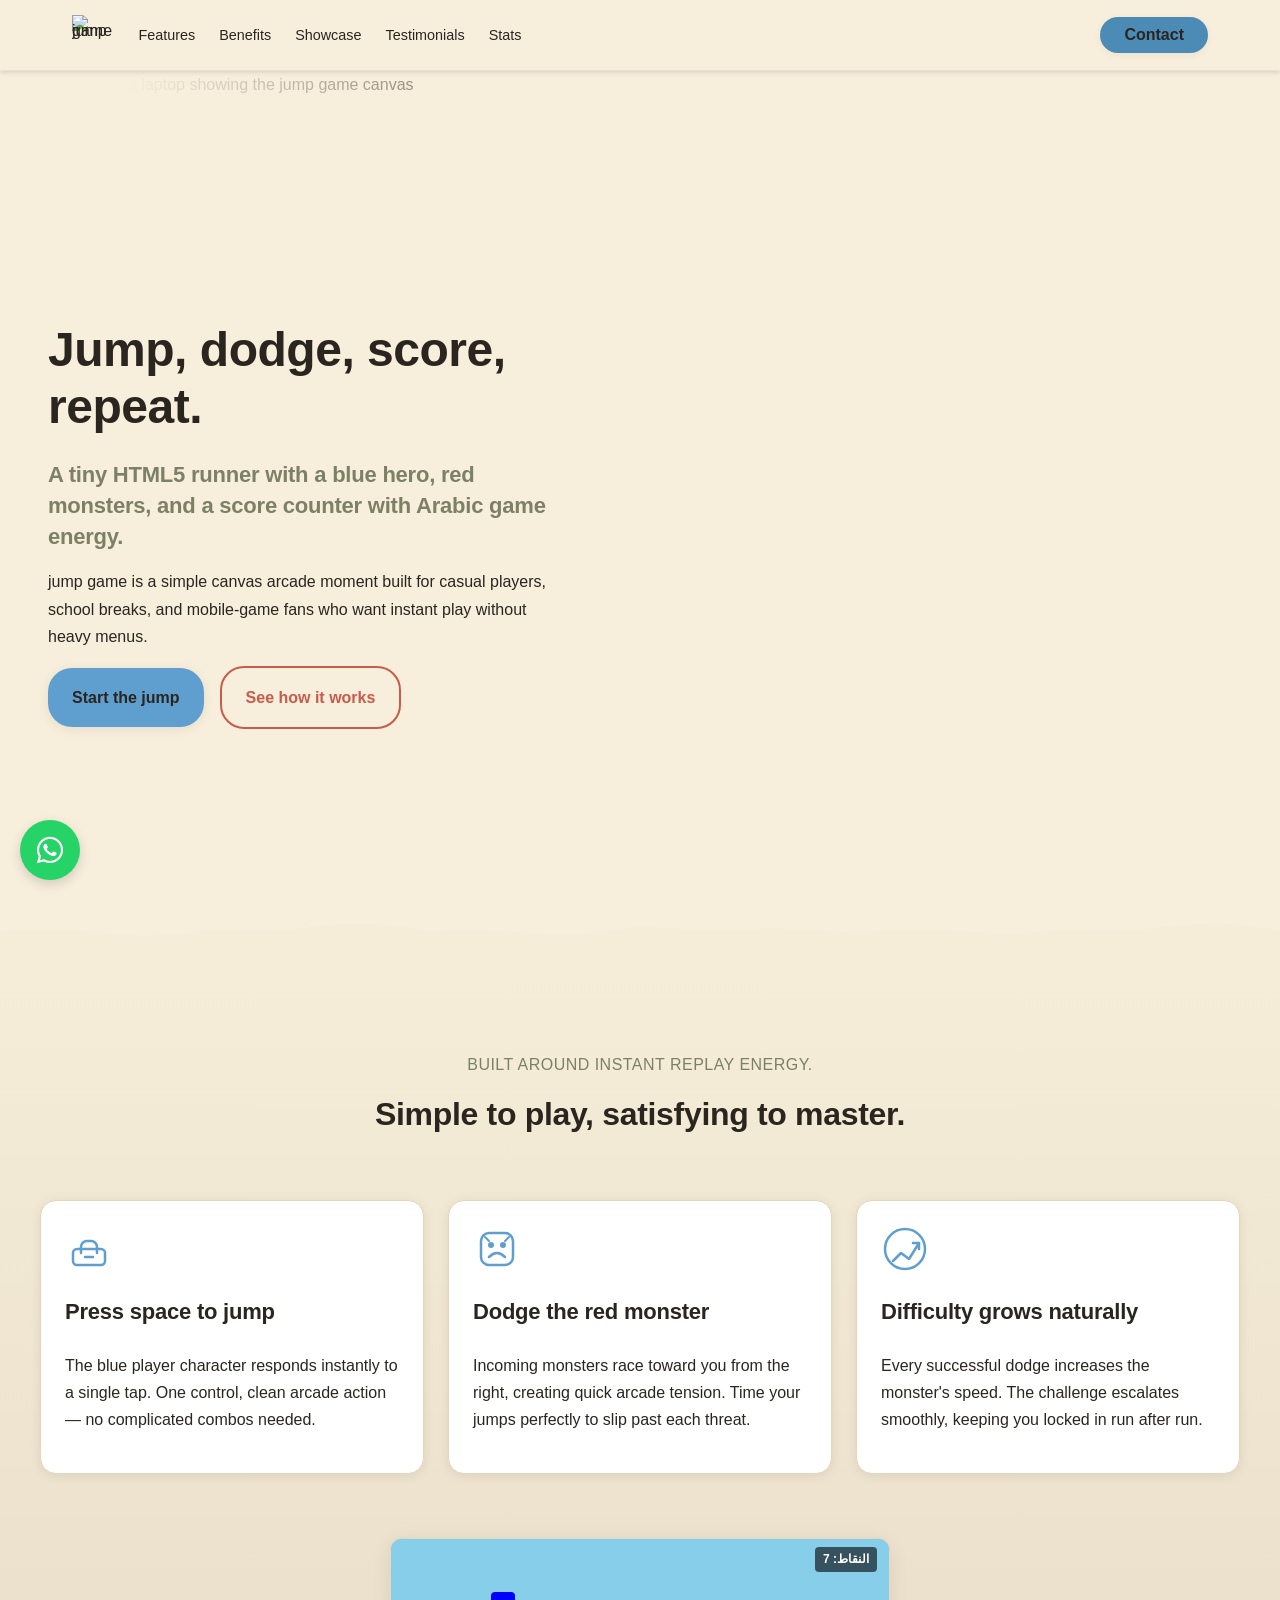
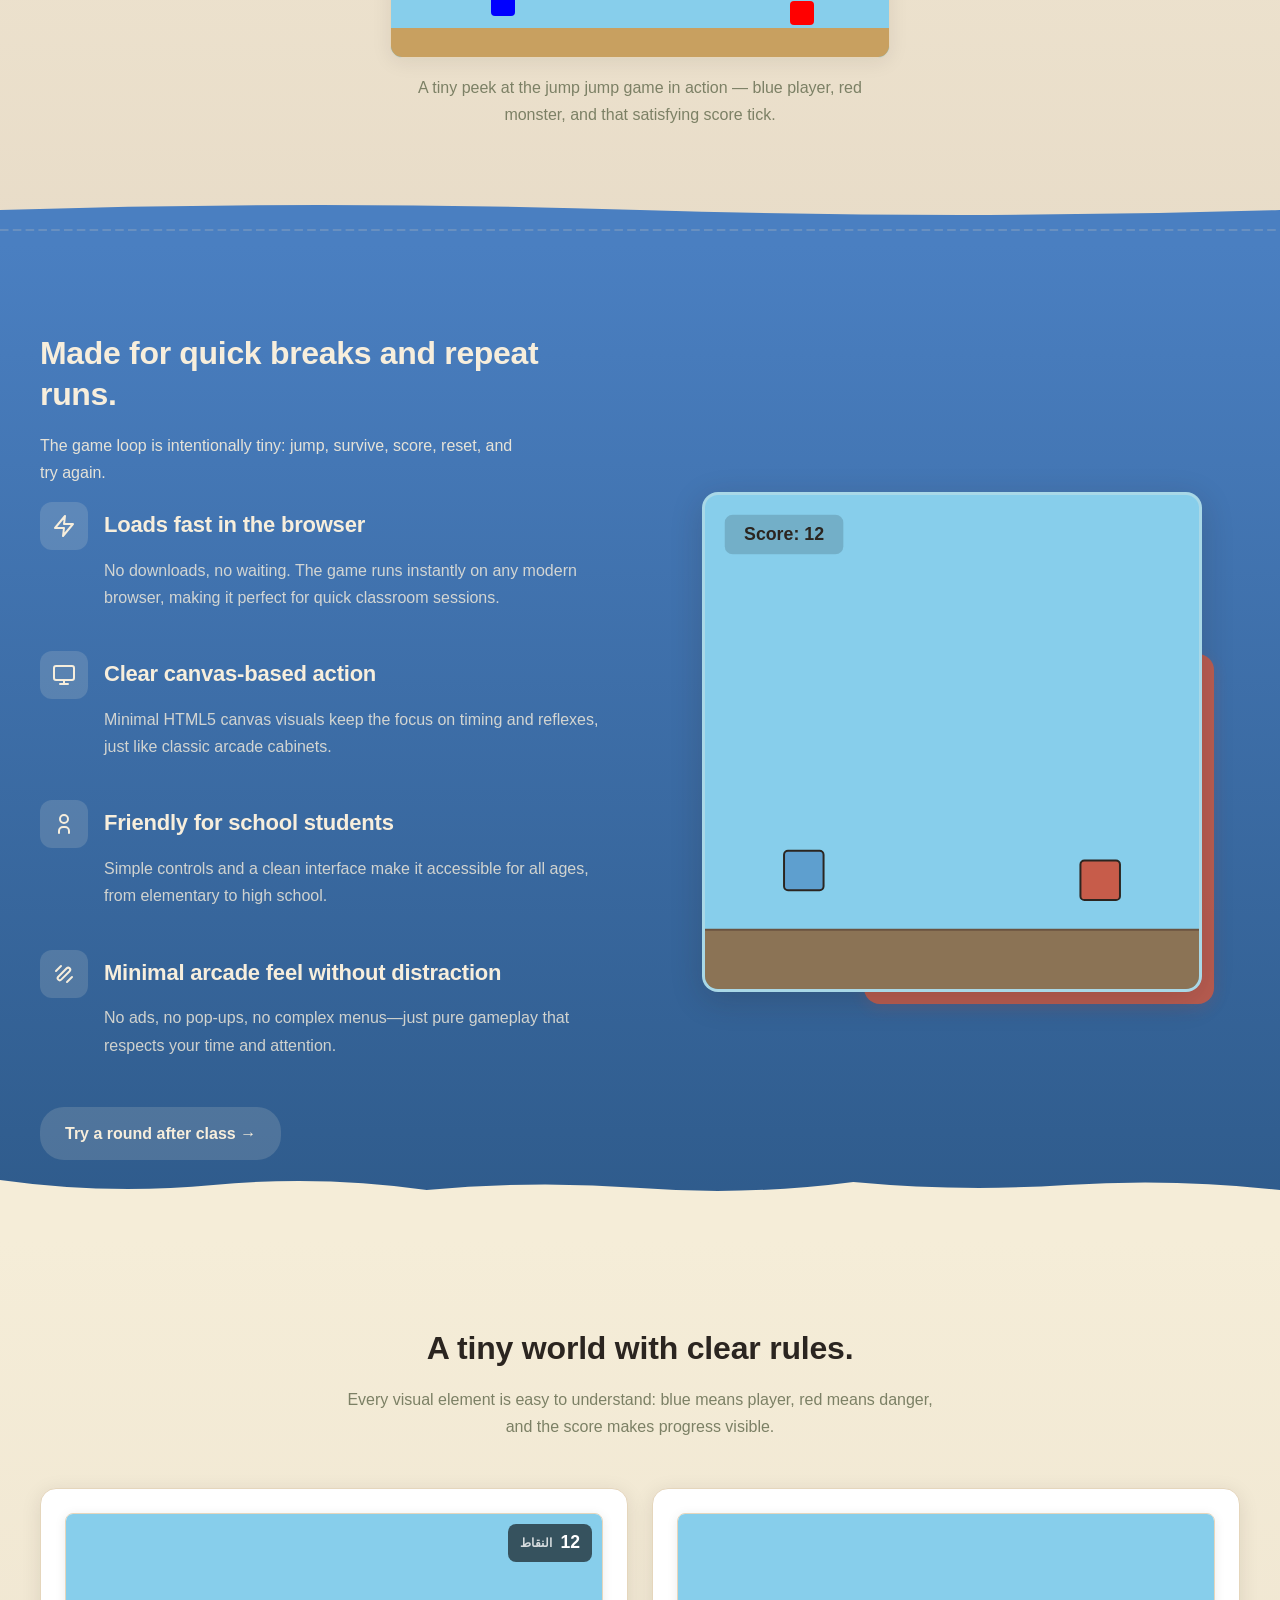
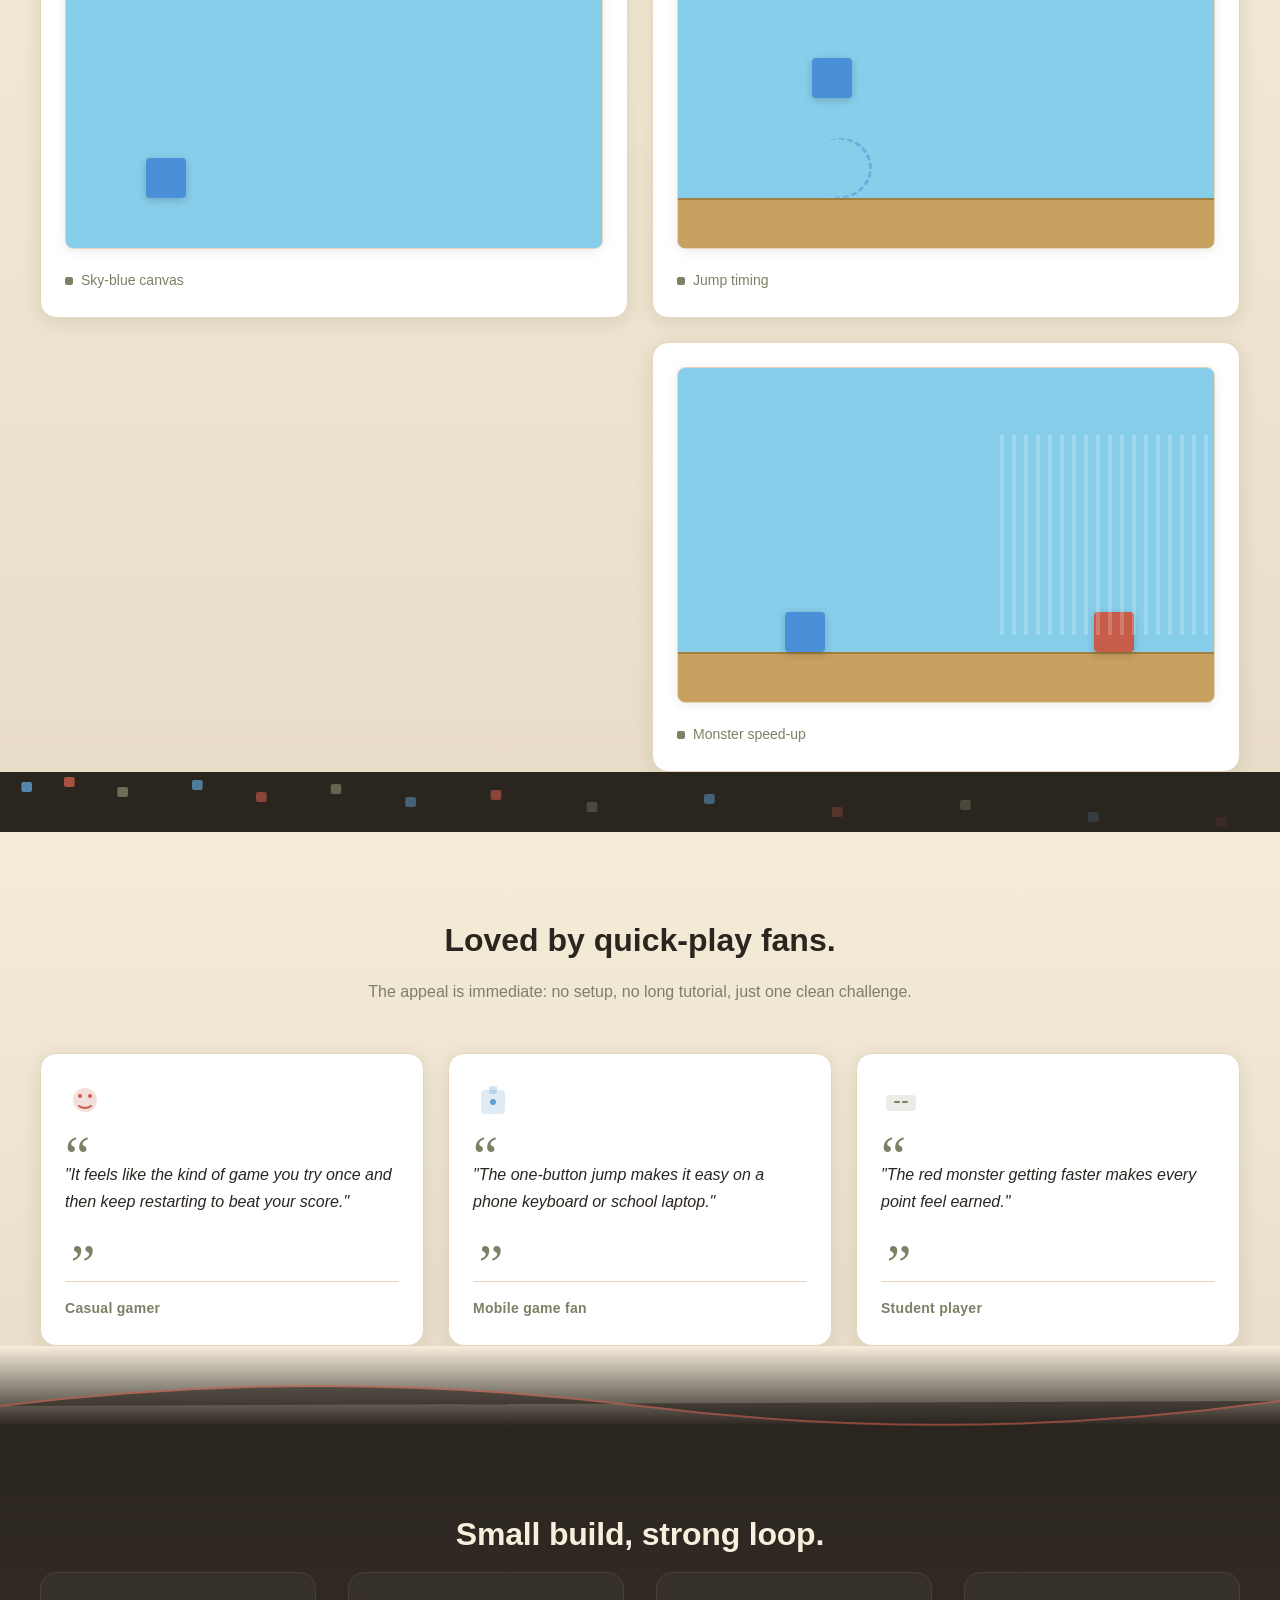
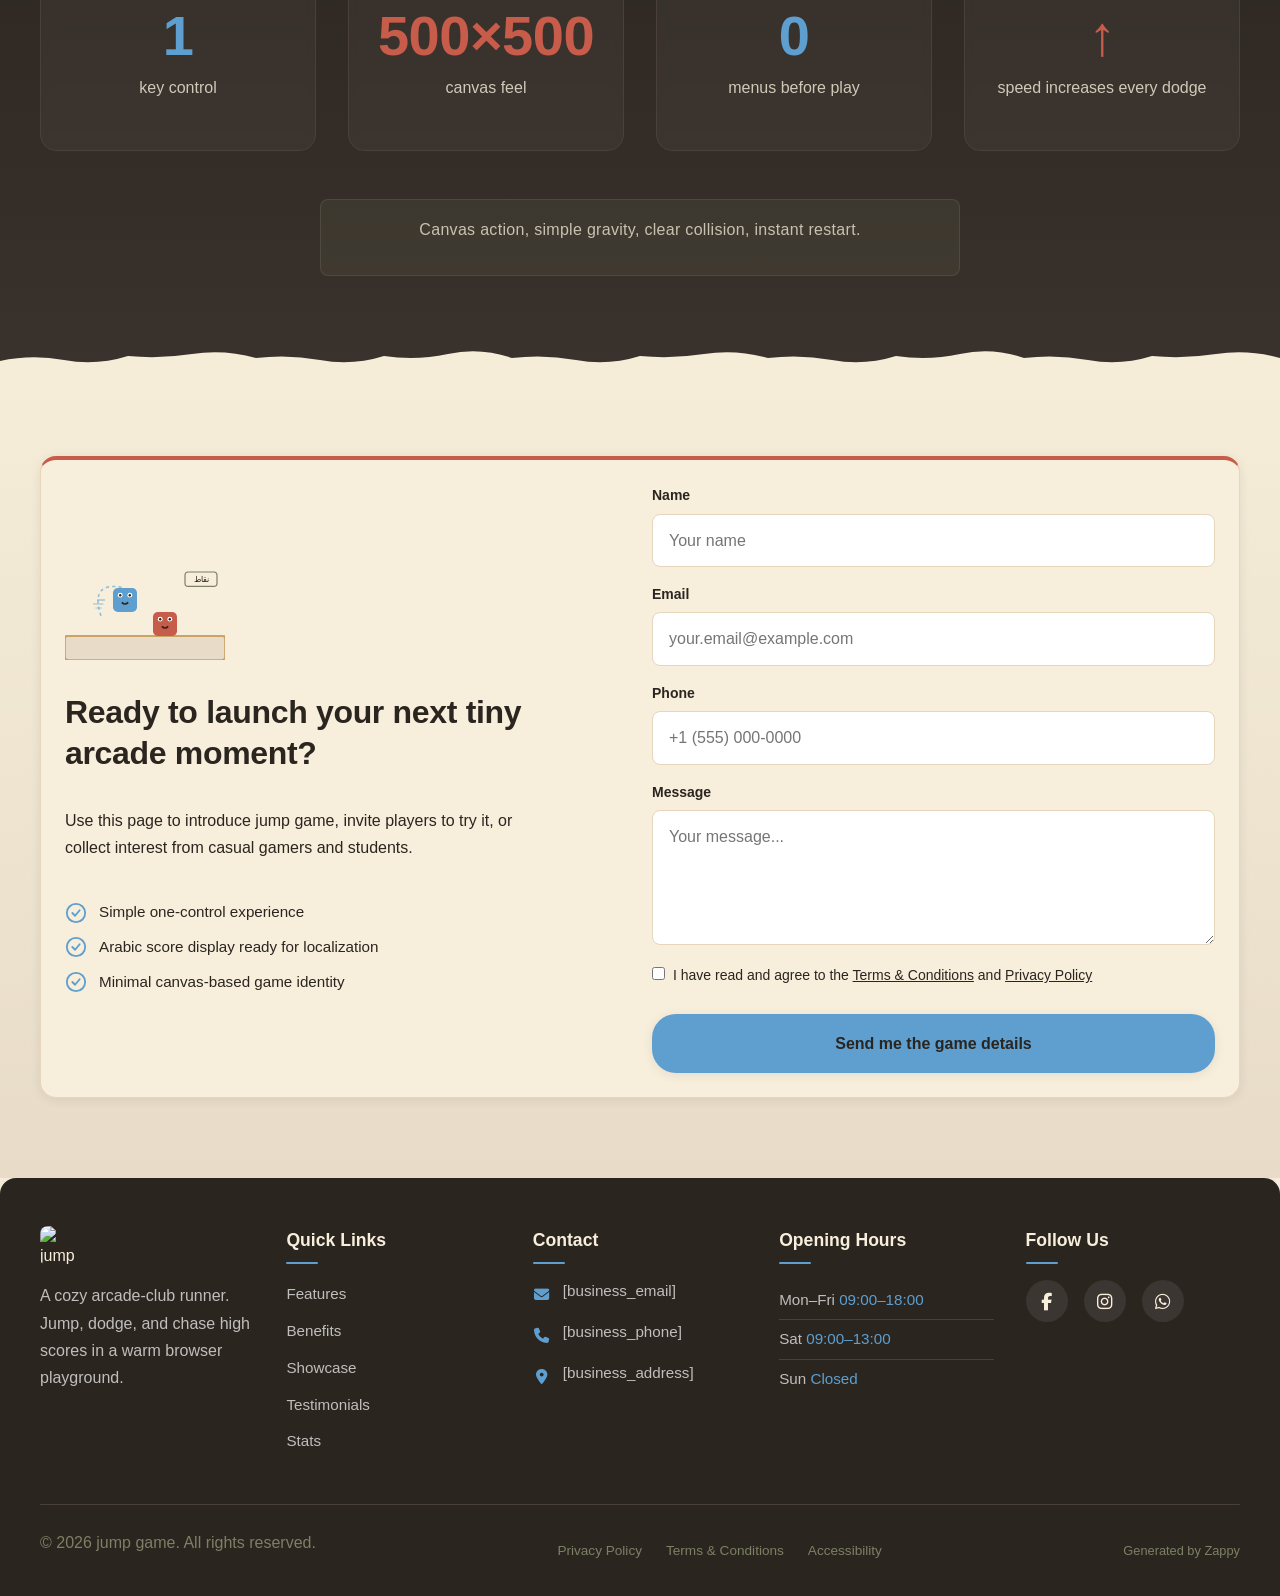
==== commit ecffc7c0: "Background sync: Progressive GitHub Sync" ====
--- a/public/index.html
+++ b/public/index.html
@@ -1 +1 @@
-<!doctype html><html lang="en"><head><meta charset="UTF-8"><meta content="width=device-width,initial-scale=1" name="viewport"><meta content="index, follow" name="robots"><title>Jump Over Monsters &amp; Score High — jump game</title><meta content="Play the ultimate endless runner right in your browser! Hit spacebar to dodge speeding red monsters as you chase a new high score in Arabic numerals. Start jumping now!" name="description"><meta content="jump jump game, dino jump game, block jump game, box jump game, endless runner game" name="keywords"><link href="/assets/favicon.ico" rel="icon" type="image/x-icon"><link href="/assets/favicon-16x16.png" rel="icon" type="image/png" sizes="16x16"><link href="/assets/favicon-32x32.png" rel="icon" type="image/png" sizes="32x32"><link href="/assets/favicon-48x48.png" rel="icon" type="image/png" sizes="48x48"><link href="/assets/favicon-192x192.png" rel="icon" type="image/png" sizes="192x192"><link href="/assets/favicon-512x512.png" rel="icon" type="image/png" sizes="512x512"><link href="/assets/apple-touch-icon.png" rel="apple-touch-icon"><script>!function(){"use strict";var t="b94b8e31-97dd-41a1-896e-58a0c7aad8c4",e="https://api.zappy5.com/api/analytics/track",a=18e5,n=2592e6,o=!0,i=!0,r=!0;var s=function(){var e="zappy_visitor_"+t,a=null;try{if(a=localStorage.getItem(e)){var o=JSON.parse(a),i=Date.now();if(i-o.created<n)return o.lastSeen=i,localStorage.setItem(e,JSON.stringify(o)),o.id}}catch(t){console.warn("Zappy Analytics: LocalStorage not available")}var r="zv_"+Date.now()+"_"+Math.random().toString(36).substr(2,9);try{localStorage.setItem(e,JSON.stringify({id:r,created:Date.now(),lastSeen:Date.now()}))}catch(t){}return r}(),c=function(){var e="zappy_session_"+t,n=null;try{if(n=sessionStorage.getItem(e)){var o=JSON.parse(n),i=Date.now();if(i-o.timestamp<a)return o.timestamp=i,sessionStorage.setItem(e,JSON.stringify(o)),o.id}}catch(t){console.warn("Zappy Analytics: SessionStorage not available")}var r="zs_"+Date.now()+"_"+Math.random().toString(36).substr(2,9);try{sessionStorage.setItem(e,JSON.stringify({id:r,timestamp:Date.now()}))}catch(t){}return r}();function l(a,n){n=n||{};var o={website_id:t,event_type:a,page_path:window.location.pathname,referrer:document.referrer||"direct",visitor_id:s,session_id:c,metadata:n};if(navigator.sendBeacon){var i=new Blob([JSON.stringify(o)],{type:"application/json"});navigator.sendBeacon(e,i)}else fetch(e,{method:"POST",headers:{"Content-Type":"application/json"},body:JSON.stringify(o),keepalive:!0}).catch(function(t){console.warn("Zappy Analytics: Failed to track event",t)})}o&&l("pageview",{title:document.title,url:window.location.href}),i&&document.addEventListener("click",function(t){var e=t.target;if("BUTTON"===e.tagName||e.closest("button")){var a="BUTTON"===e.tagName?e:e.closest("button");l("click",{element:"button",text:a.textContent.trim().substring(0,100),id:a.id||null,class:a.className||null})}else if("A"===e.tagName||e.closest("a")){var n="A"===e.tagName?e:e.closest("a");l("navigation",{element:"link",text:n.textContent.trim().substring(0,100),href:n.href,external:n.hostname!==window.location.hostname})}},!0),r&&document.addEventListener("submit",function(t){var e=t.target;l("form_submit",{form_id:e.id||null,form_name:e.name||null,form_action:e.action||null,form_method:e.method||"GET"})},!0);var d=Date.now();window.addEventListener("beforeunload",function(){l("page_unload",{time_on_page:Math.floor((Date.now()-d)/1e3),page_path:window.location.pathname})}),window.zappyAnalytics={track:l,getVisitorId:function(){return s},getSessionId:function(){return c}}}()</script><script>!function(){"use strict";if(!window.zappyFireMarketingEvent){var t={begin_checkout:"checkout_started",purchase:"checkout_complete",add_to_cart:"add_to_cart",view_product:"view_product"},e={whatsapp_click:{ga4:"contact",meta:"Contact",gtm:"whatsapp_click",ecom:!1},phone_click:{ga4:"contact",meta:"Contact",gtm:"phone_click",ecom:!1},contact_form_submitted:{ga4:"generate_lead",meta:"Lead",gtm:"contact_form_submitted",ecom:!1},checkout_started:{ga4:"begin_checkout",meta:"InitiateCheckout",gtm:"begin_checkout",ecom:!0},checkout_complete:{ga4:"purchase",meta:"Purchase",gtm:"purchase",ecom:!0},product_inquiry:{ga4:"generate_lead",meta:"Lead",gtm:"product_inquiry",ecom:!1},add_to_cart:{ga4:"add_to_cart",meta:"AddToCart",gtm:"add_to_cart",ecom:!0},view_product:{ga4:"view_item",meta:"ViewContent",gtm:"view_item",ecom:!0}};window.zappyFireMarketingEvent=function(r,o,u){try{u=u||{};var p=t[r]||r,d=e[p];if(!d)return;if((o=o||{}).pagePath||o.page_path||(o.pagePath=a()),"checkout_complete"===p){var l=String(o.orderId||o.order_id||o.transaction_id||"");if(l&&function(t){if(!t)return!1;try{return"1"===sessionStorage.getItem(i(t))}catch(t){return!1}}(l))return;l&&function(t){if(t)try{sessionStorage.setItem(i(t),"1")}catch(t){}}(l)}if(!u.skipFirstParty)try{window.zappyAnalytics&&"function"==typeof window.zappyAnalytics.track&&window.zappyAnalytics.track(p,o)}catch(t){}try{if(window.dataLayer=window.dataLayer||[],d.ecom){var _=c(p,o),m={};_.transaction_id&&(m.transaction_id=_.transaction_id),null!=_.value&&(m.value=_.value),_.currency&&(m.currency=_.currency),_.items&&(m.items=_.items),window.dataLayer.push({event:d.gtm,ecommerce:m}),"checkout_complete"!==p&&"checkout_started"!==p||window.dataLayer.push({event:p,ecommerce:m})}else{var s={event:d.gtm};for(var h in o)Object.prototype.hasOwnProperty.call(o,h)&&(s[h]=o[h]);window.dataLayer.push(s)}}catch(t){}try{"function"==typeof window.gtag&&window.gtag("event",d.ga4,c(p,o))}catch(t){}try{"function"==typeof window.fbq&&window.fbq("track",d.meta,function(t,e){for(var r=n(e=e||{}),a=parseFloat(null!=e.value?e.value:null!=e.total?e.total:0)||0,c=String(e.currency||"USD").toUpperCase(),i=[],o=0,u=0;u<r.length;u++)r[u].item_id&&i.push(r[u].item_id),o+=r[u].quantity||1;if("checkout_complete"===t)return{value:a,currency:c,content_ids:i.length?i:void 0,content_type:"product",num_items:o||void 0,order_id:String(e.order_id||e.orderId||e.transaction_id||e.orderNumber||"")||void 0};if("checkout_started"===t)return{value:a,currency:c,content_ids:i.length?i:void 0,content_type:"product",num_items:o||parseInt(null!=e.itemCount?e.itemCount:0,10)||void 0};if("add_to_cart"===t){var p=String(e.productId||e.product_id||i[0]||"");return{value:a||(r[0]?r[0].price*r[0].quantity:0),currency:c,content_ids:p?[p]:i.length?i:void 0,content_type:"product",content_name:e.productName||e.product_name||r[0]&&r[0].item_name,num_items:parseInt(null!=e.quantity?e.quantity:o||1,10)||1}}if("view_product"===t){var d=String(e.productId||e.product_id||i[0]||"");return{value:a||parseFloat(null!=e.price?e.price:0)||0,currency:c,content_ids:d?[d]:i.length?i:void 0,content_type:"product",content_name:e.productName||e.product_name||r[0]&&r[0].item_name}}return"whatsapp_click"===t||"phone_click"===t?{content_name:"whatsapp_click"===t?"WhatsApp":"Phone",content_category:"contact"}:"contact_form_submitted"===t||"product_inquiry"===t?{content_name:"product_inquiry"===t?"Product inquiry":"Contact form",content_category:e.productName||e.product_name||void 0}:e}(p,o))}catch(t){}}catch(t){}};var r=Object.create(null);document.addEventListener("click",function(t){try{var e=t.target;if(!e)return;var r=u(e,".whatsapp-float, a.whatsapp-float, [data-zappy-whatsapp]"),n=function(t){for(var e=t;e&&e!==document;){if("A"===e.tagName)return e;e=e.parentElement}return null}(e),c=n&&n.href||"";if(r||n&&function(t){if(!t)return!1;var e=String(t).toLowerCase();return-1!==e.indexOf("wa.me/")||-1!==e.indexOf("api.whatsapp.com")||-1!==e.indexOf("whatsapp.com/send")||0===e.indexOf("whatsapp:")}(c)){if(!o("wa:"+c)){var i=r?"float":"link";window.zappyFireMarketingEvent("whatsapp_click",{source:i,href:c||null,pagePath:a()})}return}var p=u(e,".phone-header-btn, .nav-phone-btn, .call-btn, [data-zappy-phone]"),d="";if(n&&n.href&&0===String(n.href).toLowerCase().indexOf("tel:")?d=n.href:p&&p.href&&0===String(p.href).toLowerCase().indexOf("tel:")&&(d=p.href),p||d){var l="";return d&&(l=String(d).replace(/^tel:/i,"").trim()),void(o("tel:"+(l||p&&p.id||"btn"))||window.zappyFireMarketingEvent("phone_click",{source:p?"button":"link",phone:l||null,href:d||null,pagePath:a()}))}}catch(t){}},!0)}function a(){try{if(window.ZAPPY_CONFIG&&window.ZAPPY_CONFIG.currentPagePath)return window.ZAPPY_CONFIG.currentPagePath}catch(t){}try{return window.location.pathname||"/"}catch(t){return"/"}}function n(t){var e=(t=t||{}).items||t.cartItems||t.cart_items||t.lineItems||[];Array.isArray(e)||(e=[]);for(var r=[],a=0;a<e.length;a++){var n=e[a];if(n&&"object"==typeof n){var c=String(n.item_id||n.productId||n.product_id||n.id||"").trim(),i=String(n.item_name||n.productName||n.product_name||n.name||"").trim(),o=parseFloat(null!=n.price?n.price:null!=n.unitPrice?n.unitPrice:0)||0,u=Math.max(1,parseInt(null!=n.quantity?n.quantity:null!=n.qty?n.qty:1,10)||1);(c||i)&&r.push({item_id:c||i,item_name:i||c,price:o,quantity:u})}}return r}function c(t,e){var r=n(e=e||{}),c=parseFloat(null!=e.value?e.value:null!=e.total?e.total:0)||0,i=String(e.currency||"USD").toUpperCase();if("checkout_complete"===t)return{transaction_id:String(e.transaction_id||e.orderId||e.order_id||e.orderNumber||"")||void 0,value:c,currency:i,items:r};if("checkout_started"===t)return{value:c,currency:i,items:r};if("add_to_cart"===t){var o=r.length?r:[{item_id:String(e.productId||e.product_id||""),item_name:String(e.productName||e.product_name||""),price:parseFloat(null!=e.value?e.value:null!=e.price?e.price:0)||0,quantity:parseInt(null!=e.quantity?e.quantity:1,10)||1}].filter(function(t){return t.item_id||t.item_name});return{value:c||(o[0]?o[0].price*o[0].quantity:0),currency:i,items:o}}if("view_product"===t){var u=r.length?r:[{item_id:String(e.productId||e.product_id||""),item_name:String(e.productName||e.product_name||""),price:parseFloat(null!=e.price?e.price:null!=e.value?e.value:0)||0,quantity:1}].filter(function(t){return t.item_id||t.item_name});return{currency:i,value:c||(u[0]?u[0].price:0),items:u}}return"whatsapp_click"===t||"phone_click"===t?{method:"whatsapp_click"===t?"whatsapp":"phone",page_path:e.pagePath||a()}:"contact_form_submitted"===t||"product_inquiry"===t?{page_path:e.pagePath||a()}:e}function i(t){return"zappy_purchase_fired_"+String(t||"")}function o(t){var e=Date.now();return!!(r[t]&&e-r[t]<800)||(r[t]=e,!1)}function u(t,e){return t&&t.closest?t.closest(e):null}}()</script><meta content="Jump Over Monsters &amp; Score High — jump game" property="og:title"><meta content="Play the ultimate endless runner right in your browser! Hit spacebar to dodge speeding red monsters as you chase a new high score in Arabic numerals. Start jumping now!" property="og:description"><meta content="summary_large_image" name="twitter:card"><meta content="Jump Over Monsters &amp; Score High — jump game" name="twitter:title"><meta content="Play the ultimate endless runner right in your browser! Hit spacebar to dodge speeding red monsters as you chase a new high score in Arabic numerals. Start jumping now!" name="twitter:description"><meta content="website" property="og:type"><meta content="en_US" property="og:locale"><style>.skip-link{position:absolute;top:0;left:0;transform:translateY(-200%);padding:12px 18px;background:var(--bg-dark,#1a1a1a);color:var(--text-light,#fff);font-weight:600;border-radius:0 0 8px 0;z-index:10000}.skip-link:focus{transform:none;outline:2px solid var(--ring,#fff);outline-offset:2px}:focus-visible{outline:2px solid var(--ring,currentColor);outline-offset:3px}</style><link href="/assets/favicon.ico" rel="icon" type="image/x-icon"><link href="/assets/favicon-16x16.png" rel="icon" type="image/png" sizes="16x16"><link href="/assets/favicon-32x32.png" rel="icon" type="image/png" sizes="32x32"><link href="/assets/favicon-48x48.png" rel="icon" type="image/png" sizes="48x48"><link href="/assets/favicon-192x192.png" rel="icon" type="image/png" sizes="192x192"><link href="/assets/favicon-512x512.png" rel="icon" type="image/png" sizes="512x512"><link href="/assets/apple-touch-icon.png" rel="apple-touch-icon"><link href="https://cdn.jsdelivr.net/npm/vanilla-cookieconsent@3/dist/cookieconsent.css" rel="stylesheet"><style id="zappy-critical-above-fold-css">html{box-sizing:border-box;-webkit-text-size-adjust:100%}*,::after,::before{box-sizing:inherit}body{margin:0;min-width:320px;overflow-x:clip}img,svg,video{max-width:100%;height:auto}main{display:block}.container{width:min(100% - 32px,1200px);margin-inline:auto}.navbar,header .navbar,header[role=banner],nav.navbar{position:relative;z-index:1000;width:100%}.nav-container,.navbar .container{display:flex;align-items:center;justify-content:space-between;min-height:64px}.logo,.logo-link img{display:block;width:35px;height:35px;object-fit:contain}#navMenu,.nav-menu{list-style:none;margin:0;padding:0}#navMenu a,.nav-menu a,.navbar .nav-links a,.navbar a{color:inherit;text-decoration:none}#navMenu .sub-menu,.nav-menu .sub-menu,.navbar .sub-menu{display:none}.fa,.fa-brands,.fa-regular,.fa-solid,.fab,.far,.fas{display:inline-block;min-width:1em;text-align:center}html:not(#zappy-noop) .navbar:has(.nav-ecommerce-icons)>.phone-header-btn,html:not(#zappy-noop)[data-zappy-site-type=ecommerce] .phone-header-btn{display:none!important;visibility:hidden!important;width:0!important;height:0!important;pointer-events:none!important}.zappy-preview-empty-store-cta{display:none!important;visibility:hidden!important;height:0!important;max-height:0!important;overflow:hidden!important;margin:0!important;padding:0!important;border:0!important;box-shadow:none!important}.zappy-catalog-menu{background:var(--surface-color,var(--surface,linear-gradient(135deg,#f8f9fa 0,#fff 100%)));border-bottom:1px solid var(--border-color,#e5e7eb);padding:0;position:sticky;top:0;z-index:90}.zappy-catalog-menu.rtl,.zappy-catalog-menu[dir=rtl]{direction:rtl}.zappy-catalog-menu.ltr,.zappy-catalog-menu[dir=ltr]{direction:ltr}.catalog-menu-container{max-width:1440px;margin:0 auto;display:flex;align-items:center;gap:8px;padding:10px 24px;overflow:visible}.catalog-menu-categories,.catalog-menu-list{display:flex;align-items:center;gap:4px;flex-wrap:wrap;margin:0;padding:0;list-style:none}.catalog-menu-item{display:inline-flex;align-items:center;padding:8px 16px;font-size:14px;font-weight:500;color:var(--text-color,var(--text,#374151));text-decoration:none;border-radius:20px;white-space:nowrap}.catalog-menu-all{background:var(--primary-color,var(--primary,#111));color:var(--text-light,#fff)!important}.catalog-menu-parent{position:relative;display:inline-flex;align-items:center}.catalog-menu-trigger{display:inline-flex;align-items:center;gap:6px}.catalog-menu-chevron{flex-shrink:0}.catalog-menu-parent>.sub-menu{display:none!important;visibility:hidden!important;opacity:0!important;pointer-events:none!important}.hero-section,.index-hero-section,section[class*=hero]{position:relative;overflow:hidden}.hero-section,.index-hero-section{min-height:560px}section[data-hero-type*=fullscreen]{min-height:100vh}.hero-bg-image,.hero-bg-wrapper,section[class*=hero] [class*=hero-bg]{position:absolute;inset:0;width:100%;height:100%}.hero-bg-image img,.hero-bg-wrapper img,section[class*=hero] [data-hero-bg],section[class*=hero] img[data-hero-background=true]{width:100%!important;height:100%!important;object-fit:cover!important;display:block}.hero-content,section[class*=hero] .container{position:relative;z-index:2}@media(max-width:768px){:root{--header-height:72px;--total-header-height:72px;--zappy-mobile-menu-top:72px}html[data-zappy-site-type=ecommerce] body{padding-top:var(--total-header-height,72px)}html[data-zappy-site-type=ecommerce] body>.navbar:not(.zappy-catalog-menu),html[data-zappy-site-type=ecommerce] body>nav.navbar{position:fixed!important;top:0;left:0;right:0;z-index:100000;width:100%;margin-bottom:0}.zappy-catalog-menu{position:fixed;top:var(--header-height,72px);left:0;right:0;z-index:99999}.nav-container,.navbar .container{min-height:60px}#navMenu,.nav-menu{max-width:100vw;overflow-x:hidden}.hero-section,.index-hero-section,section[class*=hero],section[data-hero-type*=fullscreen]{min-height:100svh}.hero-bg-image,.hero-bg-wrapper,.hero-scrim{min-height:100svh}}:root{--nav-bg:#F7EEDC}.navbar{background-color:#f7eedc!important}/* ZAPPY_ANNOUNCEMENT_HEADER_OFFSET_CSS_V3 */ :root{--zappy-header-stack-height:calc(var(--zappy-announcement-height, 40px) + var(--header-height, 72px))}body:has(.zappy-announcement-bar) .navbar:not(.zappy-catalog-menu):not(.mobile-search-panel),body:has(.zappy-announcement-bar) header.navbar,body:has(.zappy-announcement-bar) nav.navbar:not(.zappy-catalog-menu){top:var(--zappy-announcement-height,40px)!important}[data-zappy-content-align]{display:flex!important;flex-direction:column!important}[data-zappy-content-align^=top-]{justify-content:flex-start!important}[data-zappy-content-align^=center-],[data-zappy-content-align^=lower-],[data-zappy-content-align^=upper-]{justify-content:center!important}[data-zappy-content-align^=bottom-]{justify-content:flex-end!important}[data-zappy-content-align$="-left"],[data-zappy-content-align$="-mid-left"]{align-items:flex-start!important;text-align:start!important}[data-zappy-content-align$="-center"]{align-items:center!important;text-align:center!important}[data-zappy-content-align$="-mid-right"],[data-zappy-content-align$="-right"]{align-items:flex-end!important;text-align:end!important}[data-zappy-content-align] [data-zappy-align-target]{margin-left:auto;margin-right:auto}[data-zappy-content-align$="-center"] [data-zappy-align-target],[data-zappy-content-align$="-center"] [data-zappy-align-target]>*{text-align:center!important}</style><link href="/styles.css" rel="stylesheet"><script>window.ZAPPY_WEBSITE_ID="b94b8e31-97dd-41a1-896e-58a0c7aad8c4",window.ZAPPY_API_BASE="https://api.zappy5.com"</script><link href="/assets/site-image-home-hero-image-1.webp" rel="preload" as="image" fetchpriority="high"><style id="zappy-dropdown-submenu-styles">#navMenu li:has(.sub-menu),.nav-menu li:has(.sub-menu),.navbar li:has(.sub-menu),nav li:has(.sub-menu){position:relative}#navMenu .sub-menu,.nav-menu .sub-menu,.navbar .sub-menu,nav .sub-menu{display:block!important;position:absolute!important;top:100%;left:0;min-width:220px;border-radius:8px;box-shadow:0 8px 25px rgba(0,0,0,.15);padding:8px 0;opacity:0;visibility:hidden;transform:translateY(10px);transition:all .3s ease;z-index:1000;list-style:none;pointer-events:none}#navMenu li:hover>.sub-menu,.nav-menu li:hover>.sub-menu,.navbar li:hover>.sub-menu,nav li:hover>.sub-menu{opacity:1!important;visibility:visible!important;transform:translateY(0)!important;pointer-events:auto!important}.sub-menu li{list-style:none;margin:0;padding:0}.sub-menu a{display:block!important;padding:10px 16px!important;color:var(--text-dark,#333)!important;font-weight:500;text-decoration:none;white-space:nowrap;transition:background-color .2s}.sub-menu .zappy-nav-child>a{padding-left:28px!important;font-size:.9em!important;opacity:.85!important}[dir=rtl] .sub-menu .zappy-nav-child>a,html[lang=ar] .sub-menu .zappy-nav-child>a,html[lang=he] .sub-menu .zappy-nav-child>a{padding-left:10px!important;padding-right:28px!important}.sub-menu .zappy-nav-parent>a{font-weight:600!important}.sub-menu a:hover{background-color:#f5f5f5}[dir=rtl] .nav-menu .sub-menu,[dir=rtl] .navbar .sub-menu,[dir=rtl] nav .sub-menu,html[lang=ar] .nav-menu .sub-menu,html[lang=ar] .navbar .sub-menu,html[lang=ar] nav .sub-menu,html[lang=he] .nav-menu .sub-menu,html[lang=he] .navbar .sub-menu,html[lang=he] nav .sub-menu{left:auto!important;right:0!important}.sub-menu:empty,.sub-menu:not(:has(li)):not(:has(> a)),.sub-menu:not(:has(li:not(.zappy-hidden-menu-item))):not(:has(> a)){display:none!important;opacity:0!important;visibility:hidden!important;pointer-events:none!important}li:has(.menu-group-title):hover>.sub-menu{opacity:1!important;visibility:visible!important;transform:translateY(0)!important;pointer-events:auto!important}#navMenu>li>.menu-group-title,.nav-menu>li>.menu-group-title{display:inline-block;padding:.5rem 1rem;cursor:default;user-select:none}@media (max-width:768px){#navMenu .sub-menu,.nav-menu .sub-menu,.navbar .sub-menu,nav .sub-menu{position:static!important;transform:none!important;box-shadow:none!important;background:0 0!important;max-height:0;overflow:hidden;opacity:0;visibility:hidden;transition:max-height .3s ease,opacity .3s ease;padding:0!important;border-radius:0!important}#navMenu .sub-menu.mobile-expanded,.nav-menu .sub-menu.mobile-expanded,.navbar .sub-menu.mobile-expanded{max-height:none!important;overflow-y:visible!important;opacity:1!important;visibility:visible!important;padding:8px 0 8px 16px!important}[dir=rtl] .sub-menu.mobile-expanded,html[lang=he] .sub-menu.mobile-expanded{padding:8px 16px 8px 0!important}#navMenu li:hover>.sub-menu,.nav-menu li:hover>.sub-menu,.navbar li:hover>.sub-menu,nav li:hover>.sub-menu{opacity:0;visibility:hidden;pointer-events:none}#navMenu li>.sub-menu.mobile-expanded,.nav-menu li>.sub-menu.mobile-expanded,.navbar li>.sub-menu.mobile-expanded,nav li>.sub-menu.mobile-expanded{opacity:1!important;visibility:visible!important;pointer-events:auto!important}#navMenu li:has(.sub-menu),.nav-menu li:has(.sub-menu),.navbar li:has(.sub-menu),nav li:has(.sub-menu){display:flex!important;flex-wrap:wrap!important;align-items:center!important;position:relative!important;min-height:44px!important}#navMenu li:has(.sub-menu)>a,.nav-menu li:has(.sub-menu)>a,.navbar li:has(.sub-menu)>a,nav li:has(.sub-menu)>a{flex:1!important;min-width:0!important}#navMenu li:has(.sub-menu)>.menu-group-title,.nav-menu li:has(.sub-menu)>.menu-group-title,.navbar li:has(.sub-menu)>.menu-group-title,nav li:has(.sub-menu)>.menu-group-title{flex:1!important;min-width:0!important;display:flex!important;align-items:center!important;padding:12px 16px!important;min-height:44px!important;line-height:1.4!important;font-weight:600!important;box-sizing:border-box!important}#navMenu li:has(.sub-menu)>.sub-menu,.nav-menu li:has(.sub-menu)>.sub-menu,.navbar li:has(.sub-menu)>.sub-menu,nav li:has(.sub-menu)>.sub-menu{flex-basis:100%!important;width:100%!important}#navMenu li:has(.sub-menu)>a [class*=arrow],#navMenu li:has(.sub-menu)>a [class*=chevron],.nav-menu li:has(.sub-menu)>a .fa-angle-down,.nav-menu li:has(.sub-menu)>a .fa-chevron-down,.nav-menu li:has(.sub-menu)>a [class*=arrow],.nav-menu li:has(.sub-menu)>a [class*=chevron],nav li:has(.sub-menu)>a [class*=arrow],nav li:has(.sub-menu)>a [class*=chevron]{display:none!important;visibility:hidden!important}.mobile-submenu-toggle{display:flex!important;align-items:center!important;justify-content:center!important;width:44px!important;height:auto!important;background:0 0!important;border:none!important;cursor:pointer!important;color:var(--text-dark)!important;position:static!important;flex-shrink:0!important;align-self:stretch!important;z-index:2!important;padding:0!important;margin:0!important}.mobile-submenu-toggle::after{content:''!important;width:0!important;height:0!important;border-left:6px solid transparent!important;border-right:6px solid transparent!important;border-top:7px solid currentColor!important;transition:transform .3s ease!important}.mobile-submenu-toggle.expanded::after{transform:rotate(180deg)!important}.sub-menu a{padding:10px 0!important;display:block!important;color:var(--text-dark)!important;white-space:normal!important}.sub-menu .zappy-nav-child>a{padding-left:28px!important;font-size:.9em!important;opacity:.85!important}[dir=rtl] .sub-menu .zappy-nav-child>a,html[lang=ar] .sub-menu .zappy-nav-child>a,html[lang=he] .sub-menu .zappy-nav-child>a{padding-left:0!important;padding-right:28px!important}.sub-menu .zappy-nav-parent>a{font-weight:600!important}#navMenu.active,.nav-menu.active{max-width:100vw!important;overflow-x:hidden!important;box-sizing:border-box!important}.navbar .sub-menu li a,.zappy-products-dropdown .sub-menu a,nav.navbar .sub-menu li a{color:var(--text-dark)!important}}@media (min-width:769px){.mobile-submenu-toggle{display:none!important}}</style><style id="zappy-widget-visibility">html[dir=rtl] .whatsapp-float{right:20px!important;left:auto!important}html:not([dir]) .whatsapp-float,html[dir=ltr] .whatsapp-float{left:20px!important;right:auto!important}html[dir=rtl] #mic-access-tool-general-button,html[dir=rtl] #mic-init-access-tool #mic-access-tool-general-button,html[dir=rtl] #mic-init-access-tool .mic-access-tool-general-button,html[dir=rtl] ._access-icon,html[dir=rtl] .mic-access-tool-general-button{left:20px!important;right:auto!important}html:not([dir]) #mic-access-tool-general-button,html:not([dir]) #mic-init-access-tool #mic-access-tool-general-button,html:not([dir]) #mic-init-access-tool .mic-access-tool-general-button,html:not([dir]) ._access-icon,html:not([dir]) .mic-access-tool-general-button,html[dir=ltr] #mic-access-tool-general-button,html[dir=ltr] #mic-init-access-tool #mic-access-tool-general-button,html[dir=ltr] #mic-init-access-tool .mic-access-tool-general-button,html[dir=ltr] ._access-icon,html[dir=ltr] .mic-access-tool-general-button{right:20px!important;left:auto!important}@media (max-width:768px){.whatsapp-float{display:flex!important}}@media (min-width:769px){.whatsapp-float{display:flex!important}}@media (max-width:768px){#mic-access-tool-general-button,#mic-init-access-tool #mic-access-tool-general-button,#mic-init-access-tool .mic-access-tool-general-button,._access-icon,.mic-access-tool-general-button{display:flex!important;visibility:visible!important;opacity:1!important;pointer-events:auto!important}#mic-access-tool-box.opened-mic-access-tool,#mic-init-access-tool #mic-access-tool-box.opened-mic-access-tool,.mic-access-tool-box.opened-mic-access-tool{visibility:visible!important;opacity:1!important;pointer-events:auto!important}}@media (min-width:769px){#mic-access-tool-general-button,#mic-init-access-tool #mic-access-tool-general-button,#mic-init-access-tool .mic-access-tool-general-button,._access-icon,.mic-access-tool-general-button{display:flex!important;visibility:visible!important;opacity:1!important;pointer-events:auto!important}#mic-access-tool-box.opened-mic-access-tool,#mic-init-access-tool #mic-access-tool-box.opened-mic-access-tool,.mic-access-tool-box.opened-mic-access-tool{visibility:visible!important;opacity:1!important;pointer-events:auto!important}}</style></head><body><a href="#main" class="skip-link">Skip to main content</a><nav class="navbar"><button class="mobile-toggle" aria-label="Menu" id="mobileToggle"><svg viewBox="0 0 24 24" fill="none" height="24" width="24" class="hamburger-icon" style="display:block !important"><path d="M3 12h18M3 6h18M3 18h18" stroke="currentColor" stroke-width="2" stroke-linecap="round"></path></svg> <svg viewBox="0 0 24 24" fill="none" height="24" width="24" class="close-icon" style="display:none !important"><path d="M18 6L6 18M6 6l12 12" stroke="currentColor" stroke-width="2" stroke-linecap="round"></path></svg></button> <button class="phone-header-btn" aria-label="Call" data-phone="[business_phone]"><svg viewBox="0 0 24 24" fill="currentColor" height="20" width="20"><path d="M22 16.92v3a2 2 0 0 1-2.18 2 19.79 19.79 0 0 1-8.63-3.07 19.5 19.5 0 0 1-6-6 19.79 19.79 0 0 1-3.07-8.67A2 2 0 0 1 4.11 2h3a2 2 0 0 1 2 1.72 12.84 12.84 0 0 0 .7 2.81 2 2 0 0 1-.45 2.11L8.09 9.91a16 16 0 0 0 6 6l1.27-1.27a2 2 0 0 1 2.11-.45 12.84 12.84 0 0 0 2.81.7A2 2 0 0 1 22 16.92z"></path></svg></button><div class="nav-container"><div class="nav-brand"><a href="/" class="logo-link"><img alt="jump game" class="logo" decoding="async" height="35" src="/assets/site-image-home-image-1.webp" width="35"></a></div><ul class="nav-menu" id="navMenu"><li><a href="#features">Features</a></li><li><a href="#benefits">Benefits</a></li><li><a href="#showcase">Showcase</a></li><li><a href="#testimonials">Testimonials</a></li><li><a href="#stats">Stats</a></li><li class="mobile-contact-link nav-cta-mobile-item"><a href="#contact" class="nav-cta-btn">Contact</a></li></ul><div class="nav-cta-container"><a href="#contact" class="nav-cta-btn">Contact</a></div></div></nav><script>window.addEventListener("load",function(){const e=document.querySelector(".navbar, nav, header");if(!e)return void console.log("[Navbar] Navbar element not found");let t=document.getElementById("mobileToggle")||document.querySelector(".mobile-toggle")||document.querySelector(".hamburger")||document.querySelector(".hamburger-menu")||document.querySelector(".menu-toggle")||document.querySelector(".burger-menu")||document.querySelector('[aria-label="Menu"]')||document.querySelector('[aria-label="תפריט"]');const o=document.querySelector(".phone-header-btn"),n=window.getComputedStyle(e);let r=n.backgroundColor;if(console.log("[Navbar] Initial navbar background:",r),"transparent"===r||"rgba(0, 0, 0, 0)"===r||r.startsWith("rgba")&&r.includes(", 0)")){const e=n.backgroundImage;if(e&&"none"!==e)console.log("[Navbar] Navbar has background image/gradient, using dark text"),r="rgb(240, 240, 240)";else{const e=window.getComputedStyle(document.body).backgroundColor;console.log("[Navbar] Navbar transparent, using body background:",e),r=e}}const a=r.match(/\d+/g);if(a&&a.length>=3){const e=(.299*parseInt(a[0])+.587*parseInt(a[1])+.114*parseInt(a[2]))/255;console.log("[Navbar] Mobile button colors preserved from Claude CSS (luminance:",e.toFixed(2)+")");const n=document.createElement("style");n.id="zappy-mobile-nav-fix";document.documentElement.lang;document.documentElement.dir,n.textContent='\n        /* Hide mobile buttons on desktop, show only on mobile */\n        @media (min-width: 769px) {\n          .mobile-toggle,\n          .phone-header-btn {\n            display: none !important;\n          }\n        }\n        \n        /* Show and position mobile buttons correctly on mobile */\n        @media (max-width: 768px) {\n          .navbar,\n          nav.navbar {\n            min-height: 70px !important;\n          }\n\n          .mobile-toggle,\n          .phone-header-btn {\n            position: absolute !important;\n            top: 0 !important;\n            bottom: 0 !important;\n            margin-top: auto !important;\n            margin-bottom: auto !important;\n            transform: none !important;\n            z-index: 1001 !important;\n            display: flex !important;\n            align-items: center !important;\n            justify-content: center !important;\n            width: 36px !important;\n            height: 36px !important;\n            border-radius: 50% !important;\n            border: none !important;\n            cursor: pointer !important;\n            padding: 6px !important;\n            background: none !important;\n            color: var(--nav-text, var(--text-dark)) !important;\n            touch-action: manipulation !important;\n            -webkit-tap-highlight-color: transparent !important;\n          }\n\n          html[data-zappy-site-type="ecommerce"] .phone-header-btn,\n          body[data-zappy-site-type="ecommerce"] .phone-header-btn,\n          html[data-zappy-site-type="ecommerce"] header .phone-header-btn,\n          html[data-zappy-site-type="ecommerce"] nav .phone-header-btn {\n            display: none !important;\n            visibility: hidden !important;\n            width: 0 !important;\n            height: 0 !important;\n            min-width: 0 !important;\n            overflow: hidden !important;\n          }\n          \n          /* LTR positioning (default): hamburger LEFT, phone RIGHT */\n          html:not([dir="rtl"]):not([lang="he"]):not([lang="ar"]) .mobile-toggle,\n          html[dir="ltr"] .mobile-toggle {\n            left: 12px !important;\n            right: auto !important;\n          }\n          html:not([dir="rtl"]):not([lang="he"]):not([lang="ar"]) .phone-header-btn,\n          html[dir="ltr"] .phone-header-btn {\n            right: 12px !important;\n            left: auto !important;\n          }\n          \n          /* RTL positioning: hamburger RIGHT, phone LEFT */\n          html[dir="rtl"] .mobile-toggle,\n          html[lang="he"] .mobile-toggle,\n          html[lang="ar"] .mobile-toggle {\n            right: 12px !important;\n            left: auto !important;\n          }\n          html[dir="rtl"] .phone-header-btn,\n          html[lang="he"] .phone-header-btn,\n          html[lang="ar"] .phone-header-btn {\n            left: 12px !important;\n            right: auto !important;\n          }\n          \n          /* CRITICAL: Ensure nav-container has min-height on mobile */\n          /* All children are positioned absolutely/fixed on mobile, so height:auto collapses to 0 */\n          .nav-container {\n            min-height: 70px !important;\n            position: relative !important;\n          }\n          \n          /* Ensure SVG icons are properly sized and inherit color */\n          .mobile-toggle svg,\n          .phone-header-btn svg {\n            width: 24px !important;\n            height: 24px !important;\n            /* Don\'t force display - let JavaScript control hamburger/close toggle */\n          }\n          \n          /* Reset nav-cta-container on mobile - remove desktop box-shadow/padding */\n          /* that creates a visible ghost box when CTA button is hidden */\n          .nav-cta-container {\n            box-shadow: none !important;\n            padding: 0 !important;\n          }\n          \n          /* Hide nav-cta-container entirely on mobile when there\'s no lang-switcher */\n          /* (only the CTA button is inside, and it\'s hidden on mobile) */\n          .nav-cta-container:not(:has(.lang-switcher)) {\n            display: none !important;\n          }\n          \n          /* CRITICAL: Prevent hero image fade gradient from bleeding over headline text */\n          /* The .image-fade-gradient has bottom: -30px (extends below parent) */\n          /* On mobile stacked layout, this overlaps the h1 text below the image */\n          .hero-image-column {\n            overflow: hidden !important;\n          }\n          .image-fade-gradient {\n            bottom: 0 !important;\n          }\n          \n          /* Hide desktop language switcher on mobile - hamburger menu handles it */\n          /* High specificity to override stored CSS */\n          .lang-switcher,\n          .nav-cta-container .lang-switcher,\n          .nav-container .lang-switcher,\n          .navbar .lang-switcher,\n          .navbar .nav-cta-container .lang-switcher {\n            display: none !important;\n          }\n        }\n      ';const r=document.getElementById("zappy-mobile-nav-fix");r&&r.remove(),document.head.appendChild(n),console.log("[Navbar] Critical CSS injected for mobile nav positioning");const i=window.innerWidth<=768;if(t){const e=t.querySelector(".hamburger-icon"),o=t.querySelector(".close-icon");e&&(e.style.setProperty("width","24px","important"),e.style.setProperty("height","24px","important"),e.style.setProperty("display","block","important")),o&&(o.style.setProperty("width","24px","important"),o.style.setProperty("height","24px","important"),o.style.setProperty("display","none","important")),i?(t.style.setProperty("position","absolute","important"),t.style.setProperty("top","0","important"),t.style.setProperty("bottom","0","important"),t.style.setProperty("margin-top","auto","important"),t.style.setProperty("margin-bottom","auto","important"),t.style.setProperty("transform","none","important"),t.style.setProperty("z-index","1001","important"),t.style.removeProperty("left"),t.style.removeProperty("right"),console.log("[Navbar] Mobile toggle positioning applied (mobile viewport)")):(t.style.removeProperty("position"),t.style.removeProperty("top"),t.style.removeProperty("transform"),t.style.removeProperty("z-index"),t.style.removeProperty("left"),t.style.removeProperty("right"),console.log("[Navbar] Desktop viewport - cleared mobile toggle inline positioning"))}if(o){const e=o.querySelector("svg");e&&(e.style.width="24px",e.style.height="24px",e.setAttribute("width","24"),e.setAttribute("height","24")),i?(o.style.setProperty("position","absolute","important"),o.style.setProperty("top","0","important"),o.style.setProperty("bottom","0","important"),o.style.setProperty("margin-top","auto","important"),o.style.setProperty("margin-bottom","auto","important"),o.style.setProperty("transform","none","important"),o.style.setProperty("z-index","1001","important"),o.style.removeProperty("left"),o.style.removeProperty("right"),console.log("[Navbar] Phone button positioning applied (mobile viewport)")):(o.style.removeProperty("position"),o.style.removeProperty("top"),o.style.removeProperty("transform"),o.style.removeProperty("z-index"),o.style.removeProperty("left"),o.style.removeProperty("right"),console.log("[Navbar] Desktop viewport - cleared phone button inline positioning"))}}else console.log("[Navbar] Could not parse background color:",r);t=document.getElementById("mobileToggle")||document.querySelector(".mobile-toggle")||document.querySelector(".hamburger")||document.querySelector(".hamburger-menu")||document.querySelector(".menu-toggle")||document.querySelector(".burger-menu")||document.querySelector('[aria-label="Menu"]')||document.querySelector('[aria-label="תפריט"]');const i=document.getElementById("navMenu")||document.querySelector(".nav-menu")||document.querySelector(".nav-links")||document.querySelector("nav ul:not(.submenu)");if(!t||!i)return void console.log("[Navbar] Mobile toggle or menu not found:",{toggle:!!t,menu:!!i});i.id||(i.id="navMenu"),console.log("[Navbar] Initializing mobile menu...");const l=t.cloneNode(!0);t.parentNode.replaceChild(l,t);var s=0;function p(e){var t=Date.now();t-s<300||(s=t,function(e){e.preventDefault(),e.stopPropagation();const t=l.querySelector(".hamburger-icon"),o=l.querySelector(".close-icon");i.classList.contains("active")?(i.classList.remove("active"),t&&t.style.setProperty("display","block","important"),o&&o.style.setProperty("display","none","important"),document.body.style.overflow="",document.body.classList.remove("menu-open"),console.log("[Navbar] Menu closed")):(i.classList.add("active"),t&&t.style.setProperty("display","none","important"),o&&o.style.setProperty("display","block","important"),document.body.style.overflow="hidden",document.body.classList.add("menu-open"),console.log("[Navbar] Menu opened"))}(e))}l.addEventListener("click",p),l.addEventListener("touchend",p),document.addEventListener("keydown",function(e){if(("Escape"===e.key||"Esc"===e.key)&&i.classList.contains("active")){const e=l.querySelector(".hamburger-icon"),t=l.querySelector(".close-icon");i.classList.remove("active"),e&&e.style.setProperty("display","block","important"),t&&t.style.setProperty("display","none","important"),document.body.style.overflow="",document.body.classList.remove("menu-open"),console.log("[Navbar] Menu closed (Escape)")}}),i.querySelectorAll("a").forEach(function(e){e.addEventListener("click",function(){if("#"===this.getAttribute("href"))return;const e=l.querySelector(".hamburger-icon"),t=l.querySelector(".close-icon");i.classList.remove("active"),e&&e.style.setProperty("display","block","important"),t&&t.style.setProperty("display","none","important"),document.body.style.overflow="",document.body.classList.remove("menu-open"),console.log("[Navbar] Menu closed (link clicked)")})});var m=i.querySelectorAll(".dropdown-toggle");m.forEach(function(e){e.addEventListener("click",function(e){e.preventDefault(),e.stopPropagation();var t=this.closest(".nav-dropdown");t&&(t.parentNode.querySelectorAll(".nav-dropdown.open").forEach(function(e){e!==t&&e.classList.remove("open")}),t.classList.toggle("open"),console.log("[Navbar] Dropdown toggled:",t.classList.contains("open")?"open":"closed"))})}),document.addEventListener("click",function(e){e.target.closest(".nav-dropdown")||document.querySelectorAll(".nav-dropdown.open").forEach(function(e){e.classList.remove("open")})}),console.log("[Navbar] Dropdown handlers initialized for "+m.length+" dropdowns"),o&&o.addEventListener("click",function(){const e=document.querySelectorAll('a[href^="tel:"]'),t=e.length>0?e[0].getAttribute("href").replace("tel:",""):"[business_phone]";window.location.href="tel:"+t,console.log("[Navbar] Phone button clicked")}),console.log("[Navbar] Mobile menu initialized successfully")})</script><main id="main"><section class="home-hero-section" data-band-index="0" data-layout-spec="Home-hero" id="hero" data-hero-treatment="fade-bleed" data-hero-type="fullscreen-scrim" style="--hero-fade-color:var(--bg-light)"><img alt="Cozy desk with a laptop showing the jump game canvas" class="hero-fade-img" decoding="async" height="600" src="/assets/site-image-home-hero-image-1.webp" width="1200" data-context="A cozy, softly lit desk scene in a warm after-school room. On the desk, a laptop or tablet screen displays a simple sky-blue HTML5 canvas game: a small blue square character jumping over a small red square monster, with a minimalist Arabic score counter visible. The desk has a notebook, a pencil, and gentle afternoon light. The overall mood is calm, inviting, and nostalgic, not aggressive or neon." data-hero-bg="true" data-placeholder="home-hero-image-1" fetchpriority="high" loading="eager"><div class="hero-fade-content"><h1 class="display-xl">Jump, dodge, score, repeat.</h1><h3>A tiny HTML5 runner with a blue hero, red monsters, and a score counter with Arabic game energy.</h3><p>jump game is a simple canvas arcade moment built for casual players, school breaks, and mobile-game fans who want instant play without heavy menus.</p><div class="hero-cta-row"><a href="#contact" class="btn-primary">Start the jump</a> <a href="#features" class="btn-secondary">See how it works</a></div></div><div class="home-hero-divider-wrapper"><svg viewBox="0 0 1200 80" xmlns="http://www.w3.org/2000/svg" preserveAspectRatio="none" aria-hidden="true" data-no-icon-edit="true"><path d="M0,80 L0,40 Q50,35 100,42 T200,38 Q250,42 300,35 T400,40 Q450,38 500,42 T600,35 Q650,40 700,38 T800,42 Q850,35 900,40 T1000,38 Q1050,42 1100,35 T1200,40 L1200,80 Z" fill="#F5EDD8"></path></svg></div></section><section class="home-features-section" data-band-index="1" data-layout-spec="Home-features" id="features"><div class="home-features-section__container"><div class="home-features-section__intro"><p class="home-features-section__label">Built around instant replay energy.</p><h2 class="home-features-section__title">Simple to play, satisfying to master.</h2></div><div class="home-features-section__grid"><article class="home-features-section__card"><div class="home-features-section__card-icon"><svg viewBox="0 0 48 48" xmlns="http://www.w3.org/2000/svg" data-element-type="icon" data-icon-type="svg" fill="none"><rect height="16" width="32" fill="none" x="8" y="24" rx="4" stroke="currentColor" stroke-width="2.5"></rect><path d="M16 28V22C16 18.6863 18.6863 16 22 16H26C29.3137 16 32 18.6863 32 22V28" stroke="currentColor" stroke-width="2.5" stroke-linecap="round"></path><path d="M20 32H28" stroke="currentColor" stroke-width="2.5" stroke-linecap="round"></path></svg></div><div class="home-features-section__card-content"><h3 class="home-features-section__card-title">Press space to jump</h3><p class="home-features-section__card-text">The blue player character responds instantly to a single tap. One control, clean arcade action — no complicated combos needed.</p></div></article><article class="home-features-section__card"><div class="home-features-section__card-icon"><svg viewBox="0 0 48 48" xmlns="http://www.w3.org/2000/svg" data-element-type="icon" data-icon-type="svg" fill="none"><rect height="32" width="32" fill="none" x="8" y="8" rx="8" stroke="currentColor" stroke-width="2.5"></rect><circle cx="18" cy="20" r="3" fill="currentColor"></circle><circle cx="30" cy="20" r="3" fill="currentColor"></circle><path d="M16 32C16 32 20 28 24 28C28 28 32 32 32 32" stroke="currentColor" stroke-width="2.5" stroke-linecap="round"></path><path d="M12 12L16 16" stroke="currentColor" stroke-width="2" stroke-linecap="round"></path><path d="M36 12L32 16" stroke="currentColor" stroke-width="2" stroke-linecap="round"></path></svg></div><div class="home-features-section__card-content"><h3 class="home-features-section__card-title">Dodge the red monster</h3><p class="home-features-section__card-text">Incoming monsters race toward you from the right, creating quick arcade tension. Time your jumps perfectly to slip past each threat.</p></div></article><article class="home-features-section__card"><div class="home-features-section__card-icon"><svg viewBox="0 0 48 48" xmlns="http://www.w3.org/2000/svg" data-element-type="icon" data-icon-type="svg" fill="none"><path d="M12 36L20 28L28 34L38 18" stroke="currentColor" stroke-width="2.5" stroke-linecap="round" stroke-linejoin="round"></path><path d="M32 18H38V24" stroke="currentColor" stroke-width="2.5" stroke-linecap="round" stroke-linejoin="round"></path><circle cx="24" cy="24" r="20" fill="none" stroke="currentColor" stroke-width="2.5"></circle></svg></div><div class="home-features-section__card-content"><h3 class="home-features-section__card-title">Difficulty grows naturally</h3><p class="home-features-section__card-text">Every successful dodge increases the monster's speed. The challenge escalates smoothly, keeping you locked in run after run.</p></div></article></div><div class="home-features-section__preview"><div class="home-features-section__preview-canvas"><div class="home-features-section__preview-sky"></div><div class="home-features-section__preview-ground"></div><div class="home-features-section__preview-player"></div><div class="home-features-section__preview-monster"></div><div class="home-features-section__preview-score"><span>النقاط: 7</span></div></div><p class="home-features-section__preview-caption">A tiny peek at the jump jump game in action — blue player, red monster, and that satisfying score tick.</p></div></div><div class="home-features-section__divider-wrapper"><svg viewBox="0 0 1200 60" xmlns="http://www.w3.org/2000/svg" preserveAspectRatio="none" aria-hidden="true" data-no-icon-edit="true"><path d="M0,60 L0,25 Q300,15 600,25 T1200,25 L1200,60 Z" fill="#4A7FC1"></path><line stroke="var(--border-light)" stroke-width="1" x1="0" x2="1200" y1="45" y2="45" opacity="0.4" stroke-dasharray="8 4"></line></svg></div></section><section class="home-benefits-section" data-band-index="2" data-layout-spec="Home-benefits" id="benefits"><div class="benefits-container"><div class="benefits-content"><h2>Made for quick breaks and repeat runs.</h2><p class="intro">The game loop is intentionally tiny: jump, survive, score, reset, and try again.</p><div class="benefits-list"><div class="benefit-item"><div class="benefit-icon"><svg viewBox="0 0 24 24" xmlns="http://www.w3.org/2000/svg" data-element-type="icon" data-icon-type="svg" fill="none" height="24" width="24"><path d="M13 2L3 14H12L11 22L21 10H12L13 2Z" stroke="currentColor" stroke-width="2" stroke-linecap="round" stroke-linejoin="round"></path></svg></div><div class="benefit-text"><h3>Loads fast in the browser</h3><p>No downloads, no waiting. The game runs instantly on any modern browser, making it perfect for quick classroom sessions.</p></div></div><div class="benefit-item"><div class="benefit-icon"><svg viewBox="0 0 24 24" xmlns="http://www.w3.org/2000/svg" data-element-type="icon" data-icon-type="svg" fill="none" height="24" width="24"><rect height="14" width="20" x="2" y="3" rx="2" stroke="currentColor" stroke-width="2"></rect><path d="M8 21H16" stroke="currentColor" stroke-width="2" stroke-linecap="round"></path><path d="M12 17V21" stroke="currentColor" stroke-width="2" stroke-linecap="round"></path></svg></div><div class="benefit-text"><h3>Clear canvas-based action</h3><p>Minimal HTML5 canvas visuals keep the focus on timing and reflexes, just like classic arcade cabinets.</p></div></div><div class="benefit-item"><div class="benefit-icon"><svg viewBox="0 0 24 24" xmlns="http://www.w3.org/2000/svg" data-element-type="icon" data-icon-type="svg" fill="none" height="24" width="24"><path d="M17 21V19C17 16.7909 15.2091 15 13 15H11C8.79086 15 7 16.7909 7 19V21" stroke="currentColor" stroke-width="2" stroke-linecap="round" stroke-linejoin="round"></path><path d="M12 11C14.2091 11 16 9.20914 16 7C16 4.79086 14.2091 3 12 3C9.79086 3 8 4.79086 8 7C8 9.20914 9.79086 11 12 11Z" stroke="currentColor" stroke-width="2" stroke-linecap="round" stroke-linejoin="round"></path></svg></div><div class="benefit-text"><h3>Friendly for school students</h3><p>Simple controls and a clean interface make it accessible for all ages, from elementary to high school.</p></div></div><div class="benefit-item"><div class="benefit-icon"><svg viewBox="0 0 24 24" xmlns="http://www.w3.org/2000/svg" data-element-type="icon" data-icon-type="svg" fill="none" height="24" width="24"><path d="M14.7 6.3C15.5 5.5 16.8 5.5 17.6 6.3C18.4 7.1 18.4 8.4 17.6 9.2L9.2 17.6C8.4 18.4 7.1 18.4 6.3 17.6C5.5 16.8 5.5 15.5 6.3 14.7L14.7 6.3Z" stroke="currentColor" stroke-width="2" stroke-linecap="round" stroke-linejoin="round"></path><path d="M9 4L4 9" stroke="currentColor" stroke-width="2" stroke-linecap="round"></path><path d="M15 20L20 15" stroke="currentColor" stroke-width="2" stroke-linecap="round"></path></svg></div><div class="benefit-text"><h3>Minimal arcade feel without distraction</h3><p>No ads, no pop-ups, no complex menus—just pure gameplay that respects your time and attention.</p></div></div></div><a href="#" class="cta-link">Try a round after class →</a></div><div class="benefits-image"><div class="game-window-wrapper"><div class="game-window"><svg viewBox="0 0 500 500" xmlns="http://www.w3.org/2000/svg" class="game-svg"><rect height="500" width="500" fill="#87CEEB" rx="16"></rect><rect height="60" width="500" fill="#8B7355" x="0" y="440"></rect><line stroke="#6B5340" stroke-width="2" x1="0" x2="500" y1="440" y2="440"></line><rect height="40" width="120" fill="rgba(0,0,0,0.15)" x="20" y="20" rx="8"></rect><text fill="#2B2520" font-family="monospace" font-size="18" text-anchor="middle" x="80" y="46" font-weight="bold">Score: 12</text><rect height="40" width="40" fill="#5E9FCF" x="80" y="360" rx="4" stroke="#2B2520" stroke-width="2"></rect><rect height="40" width="40" fill="#C75C4A" x="380" y="370" rx="4" stroke="#2B2520" stroke-width="2"></rect></svg></div><div class="terracotta-backplate"></div></div></div></div><div class="benefits-divider-wrapper"><svg viewBox="0 0 1200 80" xmlns="http://www.w3.org/2000/svg" preserveAspectRatio="none" aria-hidden="true" data-no-icon-edit="true"><path d="M0,80 L0,20 Q100,35 200,25 T400,30 Q500,20 600,28 T800,22 Q900,32 1000,25 T1200,30 L1200,80 Z" fill="#F5EDD8"></path></svg></div></section><section class="home-showcase-section" data-band-index="3" data-layout-spec="Home-showcase" id="showcase"><div class="home-showcase-section__container"><div class="home-showcase-section__intro"><h2 class="home-showcase-section__title">A tiny world with clear rules.</h2><p class="home-showcase-section__description">Every visual element is easy to understand: blue means player, red means danger, and the score makes progress visible.</p></div><div class="home-showcase-section__grid"><article class="home-showcase-section__panel home-showcase-section__panel--large"><div class="home-showcase-section__panel-frame"><div class="home-showcase-section__canvas-mockup" aria-label="Sky-blue canvas screenshot of the jump game"><div class="home-showcase-section__canvas-sky"><div class="home-showcase-section__player home-showcase-section__player--idle"></div><div class="home-showcase-section__score-area"><span class="home-showcase-section__score-label">النقاط</span> <span class="home-showcase-section__score-value">12</span></div></div></div><div class="home-showcase-section__panel-caption"><span class="home-showcase-section__caption-dot"></span> <span>Sky-blue canvas</span></div></div></article><article class="home-showcase-section__panel home-showcase-section__panel--small-top"><div class="home-showcase-section__panel-frame"><div class="home-showcase-section__canvas-mockup" aria-label="Jump arc moment in the jump game"><div class="home-showcase-section__canvas-sky"><div class="home-showcase-section__ground"></div><div class="home-showcase-section__player home-showcase-section__player--jumping"></div><div class="home-showcase-section__jump-arc"></div></div></div><div class="home-showcase-section__panel-caption"><span class="home-showcase-section__caption-dot"></span> <span>Jump timing</span></div></div></article><article class="home-showcase-section__panel home-showcase-section__panel--small-bottom"><div class="home-showcase-section__panel-frame"><div class="home-showcase-section__canvas-mockup" aria-label="Near-dodge monster moment in the jump game"><div class="home-showcase-section__canvas-sky"><div class="home-showcase-section__ground"></div><div class="home-showcase-section__player home-showcase-section__player--dodging"></div><div class="home-showcase-section__monster home-showcase-section__monster--close"></div><div class="home-showcase-section__speed-lines"></div></div></div><div class="home-showcase-section__panel-caption"><span class="home-showcase-section__caption-dot"></span> <span>Monster speed-up</span></div></div></article></div></div><div class="home-showcase-section__divider-wrapper" aria-hidden="true"><svg viewBox="0 0 1200 60" xmlns="http://www.w3.org/2000/svg" preserveAspectRatio="none" aria-hidden="true" data-no-icon-edit="true"><rect height="60" width="1200" fill="var(--bg-dark)" x="0" y="0"></rect><rect height="10" width="10" fill="var(--primary)" x="20" y="10" rx="2" opacity="0.8"></rect><rect height="10" width="10" fill="var(--secondary)" x="60" y="5" rx="2" opacity="0.8"></rect><rect height="10" width="10" fill="var(--accent)" x="110" y="15" rx="2" opacity="0.8"></rect><rect height="10" width="10" fill="var(--primary)" x="180" y="8" rx="2" opacity="0.7"></rect><rect height="10" width="10" fill="var(--secondary)" x="240" y="20" rx="2" opacity="0.6"></rect><rect height="10" width="10" fill="var(--accent)" x="310" y="12" rx="2" opacity="0.7"></rect><rect height="10" width="10" fill="var(--primary)" x="380" y="25" rx="2" opacity="0.5"></rect><rect height="10" width="10" fill="var(--secondary)" x="460" y="18" rx="2" opacity="0.6"></rect><rect height="10" width="10" fill="var(--accent)" x="550" y="30" rx="2" opacity="0.4"></rect><rect height="10" width="10" fill="var(--primary)" x="660" y="22" rx="2" opacity="0.5"></rect><rect height="10" width="10" fill="var(--secondary)" x="780" y="35" rx="2" opacity="0.3"></rect><rect height="10" width="10" fill="var(--accent)" x="900" y="28" rx="2" opacity="0.4"></rect><rect height="10" width="10" fill="var(--primary)" x="1020" y="40" rx="2" opacity="0.2"></rect><rect height="10" width="10" fill="var(--secondary)" x="1140" y="45" rx="2" opacity="0.1"></rect></svg></div></section><section class="home-testimonials-section" data-band-index="4" data-layout-spec="Home-testimonials" id="testimonials"><div class="home-testimonials-section__container"><div class="home-testimonials-section__header"><h2>Loved by quick-play fans.</h2><p>The appeal is immediate: no setup, no long tutorial, just one clean challenge.</p></div><div class="home-testimonials-section__grid"><article class="testimonial-card"><div class="testimonial-card__doodle" aria-hidden="true"><svg viewBox="0 0 40 40" xmlns="http://www.w3.org/2000/svg" data-element-type="icon" data-icon-type="svg" fill="none"><circle cx="20" cy="22" r="12" fill="var(--secondary)" opacity="0.2"></circle><circle cx="15" cy="18" r="2" fill="var(--secondary)"></circle><circle cx="25" cy="18" r="2" fill="var(--secondary)"></circle><path d="M14 28 Q20 32 26 28" stroke="var(--secondary)" stroke-width="2" stroke-linecap="round" fill="none"></path></svg></div><blockquote><p>"It feels like the kind of game you try once and then keep restarting to beat your score."</p></blockquote><footer class="testimonial-card__attribution"><span class="testimonial-card__name">Casual gamer</span></footer></article><article class="testimonial-card"><div class="testimonial-card__doodle" aria-hidden="true"><svg viewBox="0 0 40 40" xmlns="http://www.w3.org/2000/svg" data-element-type="icon" data-icon-type="svg" fill="none"><rect height="24" width="24" fill="var(--primary)" x="8" y="12" rx="4" opacity="0.2"></rect><rect height="8" width="8" fill="var(--primary)" x="16" y="8" rx="2" opacity="0.3"></rect><circle cx="20" cy="24" r="3" fill="var(--primary)"></circle></svg></div><blockquote><p>"The one-button jump makes it easy on a phone keyboard or school laptop."</p></blockquote><footer class="testimonial-card__attribution"><span class="testimonial-card__name">Mobile game fan</span></footer></article><article class="testimonial-card"><div class="testimonial-card__doodle" aria-hidden="true"><svg viewBox="0 0 40 40" xmlns="http://www.w3.org/2000/svg" data-element-type="icon" data-icon-type="svg" fill="none"><rect height="14" width="28" fill="var(--accent)" x="6" y="18" rx="3" opacity="0.15" stroke="var(--accent)" stroke-width="2"></rect><path d="M14 24 L18 24 M22 24 L26 24" stroke="var(--accent)" stroke-width="2" stroke-linecap="round"></path></svg></div><blockquote><p>"The red monster getting faster makes every point feel earned."</p></blockquote><footer class="testimonial-card__attribution"><span class="testimonial-card__name">Student player</span></footer></article></div></div><div class="home-testimonials-section__divider-wrapper" aria-hidden="true" data-no-icon-edit="true"><svg viewBox="0 0 1200 80" xmlns="http://www.w3.org/2000/svg" preserveAspectRatio="none"><defs><linearGradient id="testimonial-divider-grad" x1="0" x2="0" y1="0" y2="1"><stop offset="0%" stop-color="var(--bg-light)" stop-opacity="1"></stop><stop offset="100%" stop-color="var(--bg-dark)" stop-opacity="1"></stop></linearGradient></defs><rect height="80" width="1200" fill="url(#testimonial-divider-grad)" x="0" y="0"></rect><path d="M0 60 Q300 20 600 60 T1200 55" stroke="var(--secondary)" stroke-width="2" stroke-linecap="round" fill="#2B2520" opacity="0.6"></path></svg></div></section><section class="home-stats-section" data-band-index="5" data-layout-spec="Home-stats" id="stats"><div class="home-stats-section__container"><h2 class="home-stats-section__heading">Small build, strong loop.</h2><div class="home-stats-section__grid"><article class="home-stats-section__card"><span class="home-stats-section__number">1</span><p class="home-stats-section__label">key control</p></article><article class="home-stats-section__card"><span class="home-stats-section__number">500×500</span><p class="home-stats-section__label">canvas feel</p></article><article class="home-stats-section__card"><span class="home-stats-section__number">0</span><p class="home-stats-section__label">menus before play</p></article><article class="home-stats-section__card"><span class="home-stats-section__number">↑</span><p class="home-stats-section__label">Speed increases every dodge</p></article></div><div class="home-stats-section__tech-strip"><p class="home-stats-section__tech-text">Canvas action, simple gravity, clear collision, instant restart.</p></div></div><div class="home-stats-section__divider-wrapper"><svg viewBox="0 0 1200 60" xmlns="http://www.w3.org/2000/svg" preserveAspectRatio="none" aria-hidden="true" data-no-icon-edit="true"><path d="M0,60 L0,45 Q30,38 60,44 T120,40 Q150,43 180,38 T240,42 Q270,38 300,44 T360,40 Q390,45 420,38 T480,42 Q510,38 540,44 T600,40 Q630,43 660,38 T720,42 Q750,38 780,44 T840,40 Q870,45 900,38 T960,42 Q990,38 1020,44 T1080,40 Q1110,43 1140,38 T1200,42 L1200,60 Z" fill="#F5EDD8"></path></svg></div></section><section class="home-contact-section" data-band-index="6" data-layout-spec="Home-contact" id="contact"><div class="home-contact-section__container"><div class="home-contact-section__panel"><div class="home-contact-section__content"><div class="home-contact-section__illustration"><svg viewBox="0 0 200 120" xmlns="http://www.w3.org/2000/svg" data-element-type="icon" data-icon-type="svg"><rect height="30" width="200" fill="#E8DCC8" x="0" y="90" rx="4" stroke="#C8A060" stroke-width="2"></rect><line stroke="#C8A060" stroke-width="2" x1="0" x2="200" y1="90" y2="90"></line><rect height="30" width="30" fill="#C75C4A" x="110" y="60" rx="6"></rect><circle cx="119" cy="69" r="3" fill="#FFFFFF"></circle><circle cx="131" cy="69" r="3" fill="#FFFFFF"></circle><circle cx="119" cy="69" r="1.5" fill="#2B2520"></circle><circle cx="131" cy="69" r="1.5" fill="#2B2520"></circle><path d="M121 78 Q125 82 129 78" stroke="#2B2520" stroke-width="2" fill="none"></path><rect height="30" width="30" fill="#5E9FCF" x="60" y="30" rx="6"></rect><circle cx="69" cy="39" r="3" fill="#FFFFFF"></circle><circle cx="81" cy="39" r="3" fill="#FFFFFF"></circle><circle cx="69" cy="39" r="1.5" fill="#2B2520"></circle><circle cx="81" cy="39" r="1.5" fill="#2B2520"></circle><path d="M71 48 Q75 52 79 48" stroke="#2B2520" stroke-width="2" fill="none"></path><path d="M45 65 Q30 20 75 30" stroke="#5E9FCF" stroke-width="2" fill="none" opacity="0.6" stroke-dasharray="4 4"></path><line stroke="#5E9FCF" stroke-width="2" x1="40" x2="50" y1="45" y2="45" opacity="0.5"></line><line stroke="#5E9FCF" stroke-width="2" x1="35" x2="48" y1="50" y2="50" opacity="0.4"></line><line stroke="#5E9FCF" stroke-width="2" x1="38" x2="46" y1="55" y2="55" opacity="0.3"></line><rect height="18" width="40" fill="#F7EEDC" x="150" y="10" rx="4" stroke="#7C8065" stroke-width="1.5"></rect><text fill="#2B2520" font-family="Arial, sans-serif" font-size="10" text-anchor="middle" x="170" y="23">نقاط</text></svg></div><h2 class="home-contact-section__heading">Ready to launch your next tiny arcade moment?</h2><p class="home-contact-section__description">Use this page to introduce jump game, invite players to try it, or collect interest from casual gamers and students.</p><ul class="home-contact-section__reassurance-list"><li class="home-contact-section__reassurance-item"><svg viewBox="0 0 24 24" xmlns="http://www.w3.org/2000/svg" data-element-type="icon" data-icon-type="svg" fill="none" class="home-contact-section__reassurance-icon"><circle cx="12" cy="12" r="10" stroke="currentColor" stroke-width="2"></circle><path d="M8 12L11 15L16 9" stroke="currentColor" stroke-width="2" stroke-linecap="round" stroke-linejoin="round"></path></svg> <span>Simple one-control experience</span></li><li class="home-contact-section__reassurance-item"><svg viewBox="0 0 24 24" xmlns="http://www.w3.org/2000/svg" data-element-type="icon" data-icon-type="svg" fill="none" class="home-contact-section__reassurance-icon"><circle cx="12" cy="12" r="10" stroke="currentColor" stroke-width="2"></circle><path d="M8 12L11 15L16 9" stroke="currentColor" stroke-width="2" stroke-linecap="round" stroke-linejoin="round"></path></svg> <span>Arabic score display ready for localization</span></li><li class="home-contact-section__reassurance-item"><svg viewBox="0 0 24 24" xmlns="http://www.w3.org/2000/svg" data-element-type="icon" data-icon-type="svg" fill="none" class="home-contact-section__reassurance-icon"><circle cx="12" cy="12" r="10" stroke="currentColor" stroke-width="2"></circle><path d="M8 12L11 15L16 9" stroke="currentColor" stroke-width="2" stroke-linecap="round" stroke-linejoin="round"></path></svg> <span>Minimal canvas-based game identity</span></li></ul></div><div class="home-contact-section__form-area"><form class="contact-form home-contact-section__form"><div class="home-contact-section__form-group"><label class="home-contact-section__label" for="home-contact-name">Name</label> <input class="home-contact-section__input" name="name" type="text" id="home-contact-name" placeholder="Your name" required=""></div><div class="home-contact-section__form-group"><label class="home-contact-section__label" for="home-contact-email">Email</label> <input class="home-contact-section__input" name="email" type="email" id="home-contact-email" placeholder="your.email@example.com" required=""></div><div class="home-contact-section__form-group"><label class="home-contact-section__label" for="home-contact-phone">Phone</label> <input class="home-contact-section__input" name="phone" type="tel" id="home-contact-phone" placeholder="+1 (555) 000-0000"></div><div class="home-contact-section__form-group"><label class="home-contact-section__label" for="home-contact-message">Message</label> <textarea class="home-contact-section__textarea" id="home-contact-message" name="message" placeholder="Your message..." required="" rows="4"></textarea></div><div class="privacy-consent"><label class="privacy-consent-label"><input class="privacy-consent-checkbox" name="privacy_consent" type="checkbox" required=""> <span>I have read and agree to the <a href="/terms" target="_blank">Terms &amp; Conditions</a> and <a href="/privacy" target="_blank">Privacy Policy</a></span></label></div><button class="home-contact-section__submit-btn" type="submit">Send me the game details</button></form></div></div></div></section></main><footer class="site-footer"><div class="footer-container"><div class="footer-grid"><div class="footer-col footer-brand-col"><img alt="jump game" class="logo" decoding="async" height="35" src="/assets/jump-game-gaming-logo.webp" width="35"><p class="footer-tagline">A cozy arcade-club runner. Jump, dodge, and chase high scores in a warm browser playground.</p></div><div class="footer-col footer-links-col"><h4>Quick Links</h4><ul><li><a href="#features">Features</a></li><li><a href="#benefits">Benefits</a></li><li><a href="#showcase">Showcase</a></li><li><a href="#testimonials">Testimonials</a></li><li><a href="#stats">Stats</a></li></ul></div><div class="footer-col footer-contact-col"><h4>Contact</h4><ul class="footer-contact"><li><span class="contact-icon"><i class="fas fa-envelope"></i></span> <span class="contact-text"><a href="mailto:[business_email]">[business_email]</a></span></li><li><span class="contact-icon"><i class="fas fa-phone"></i></span> <span class="contact-text"><a href="tel:[business_phone]">[business_phone]</a></span></li><li><a href="/"><span class="contact-icon"><i class="fas fa-map-marker-alt"></i></span> <span class="contact-text">[business_address]</span></a></li></ul></div><div class="footer-col footer-hours-col"><h4>Opening Hours</h4><ul class="footer-hours"><li><a href="/"><span class="hours-day">Mon–Fri</span> <span class="hours-time">09:00–18:00</span></a></li><li><a href="/"><span class="hours-day">Sat</span> <span class="hours-time">09:00–13:00</span></a></li><li><a href="/"><span class="hours-day">Sun</span> <span class="hours-time">Closed</span></a></li></ul></div><div class="footer-col footer-social-col"><h4>Follow Us</h4><div class="footer-social"><a href="#" aria-label="Facebook" data-zappy-social-placeholder="true"><i class="fab fa-facebook-f"></i></a> <a href="#" aria-label="Instagram" data-zappy-social-placeholder="true"><i class="fab fa-instagram"></i></a> <a href="#" aria-label="WhatsApp" data-zappy-social-placeholder="true"><i class="fab fa-whatsapp"></i></a></div></div></div><div class="footer-bottom"><p class="footer-copyright">© 2026 jump game. All rights reserved.</p><div class="footer-legal"><a href="/privacy">Privacy Policy</a> <a href="/terms">Terms &amp; Conditions</a> <a href="/accessibility">Accessibility</a></div><a href="https://zappy5.com" class="zappy-attribution" target="_blank">Generated by Zappy</a></div></div></footer><a href="https://wa.me/[whatsapp_handle]" class="whatsapp-float" aria-label="WhatsApp"><i class="fab fa-whatsapp"></i></a><div data-integration="accessibility:toolbar"></div><script src="/script.js"></script><script id="zappy-font-awesome-loader">!function(){if(!window.__zappyFontAwesomeLoader){window.__zappyFontAwesomeLoader=!0;["pointerdown","keydown","touchstart","mouseover"].forEach(function(o){window.addEventListener(o,e,{once:!0,passive:!0})}),"requestIdleCallback"in window?requestIdleCallback(e,{timeout:5e3}):setTimeout(e,3500)}function e(){if(!document.querySelector('link[href*="font-awesome"][href*="all.min.css"]')){var e=document.createElement("link");e.rel="stylesheet",e.href="https://cdnjs.cloudflare.com/ajax/libs/font-awesome/6.4.0/css/all.min.css",e.crossOrigin="anonymous",e.referrerPolicy="no-referrer",document.head.appendChild(e)}}}()</script><script id="zappy-mobile-submenu-script">!function(){function e(){if(window.innerWidth>768)return document.querySelectorAll(".mobile-submenu-toggle").forEach(function(e){e.remove()}),void document.querySelectorAll(".sub-menu.mobile-expanded").forEach(function(e){e.classList.remove("mobile-expanded")});document.querySelectorAll(".nav-menu li:has(.sub-menu), nav li:has(.sub-menu), .navbar li:has(.sub-menu), #navMenu li:has(.sub-menu)").forEach(function(e){if(!e.querySelector(".mobile-submenu-toggle")){var t=e.querySelector(".sub-menu"),n=e.querySelector(":scope > a");if(t&&n){var o=document.createElement("button");o.className="mobile-submenu-toggle",o.setAttribute("aria-label","Toggle submenu"),o.setAttribute("type","button"),n.insertAdjacentElement("afterend",o),o.addEventListener("click",function(e){e.preventDefault(),e.stopPropagation(),document.querySelectorAll(".sub-menu.mobile-expanded").forEach(function(e){if(e!==t){e.classList.remove("mobile-expanded");var n=e.parentElement.querySelector(".mobile-submenu-toggle");n&&n.classList.remove("expanded")}}),t.classList.toggle("mobile-expanded"),o.classList.toggle("expanded")})}}})}var t;"loading"===document.readyState?document.addEventListener("DOMContentLoaded",e):e(),window.addEventListener("resize",function(){clearTimeout(t),t=setTimeout(e,250)});var n=new MutationObserver(function(t){t.forEach(function(t){if("attributes"===t.type){var n=t.target;n.classList&&(n.classList.contains("active")||n.classList.contains("open"))&&setTimeout(e,100)}})});setTimeout(function(){document.querySelectorAll(".mobile-menu, .nav-menu, #navMenu, nav").forEach(function(e){n.observe(e,{attributes:!0,attributeFilter:["class","style"]})})},500)}()</script></body></html>+<!doctype html><html lang="en"><head><meta charset="UTF-8"><meta content="width=device-width,initial-scale=1" name="viewport"><meta content="index, follow" name="robots"><title>Jump Over Monsters &amp; Score High — jump game</title><meta content="Play the ultimate endless runner right in your browser! Hit spacebar to dodge speeding red monsters as you chase a new high score in Arabic numerals. Start jumping now!" name="description"><meta content="jump jump game, dino jump game, block jump game, box jump game, endless runner game" name="keywords"><link href="/assets/favicon.ico" rel="icon" type="image/x-icon"><link href="/assets/favicon-16x16.png" rel="icon" type="image/png" sizes="16x16"><link href="/assets/favicon-32x32.png" rel="icon" type="image/png" sizes="32x32"><link href="/assets/favicon-48x48.png" rel="icon" type="image/png" sizes="48x48"><link href="/assets/favicon-192x192.png" rel="icon" type="image/png" sizes="192x192"><link href="/assets/favicon-512x512.png" rel="icon" type="image/png" sizes="512x512"><link href="/assets/apple-touch-icon.png" rel="apple-touch-icon"><script>!function(){"use strict";var t="b94b8e31-97dd-41a1-896e-58a0c7aad8c4",e="https://api.zappy5.com/api/analytics/track",a=18e5,n=2592e6,o=!0,i=!0,r=!0;var s=function(){var e="zappy_visitor_"+t,a=null;try{if(a=localStorage.getItem(e)){var o=JSON.parse(a),i=Date.now();if(i-o.created<n)return o.lastSeen=i,localStorage.setItem(e,JSON.stringify(o)),o.id}}catch(t){console.warn("Zappy Analytics: LocalStorage not available")}var r="zv_"+Date.now()+"_"+Math.random().toString(36).substr(2,9);try{localStorage.setItem(e,JSON.stringify({id:r,created:Date.now(),lastSeen:Date.now()}))}catch(t){}return r}(),c=function(){var e="zappy_session_"+t,n=null;try{if(n=sessionStorage.getItem(e)){var o=JSON.parse(n),i=Date.now();if(i-o.timestamp<a)return o.timestamp=i,sessionStorage.setItem(e,JSON.stringify(o)),o.id}}catch(t){console.warn("Zappy Analytics: SessionStorage not available")}var r="zs_"+Date.now()+"_"+Math.random().toString(36).substr(2,9);try{sessionStorage.setItem(e,JSON.stringify({id:r,timestamp:Date.now()}))}catch(t){}return r}();function l(a,n){n=n||{};var o={website_id:t,event_type:a,page_path:window.location.pathname,referrer:document.referrer||"direct",visitor_id:s,session_id:c,metadata:n};if(navigator.sendBeacon){var i=new Blob([JSON.stringify(o)],{type:"application/json"});navigator.sendBeacon(e,i)}else fetch(e,{method:"POST",headers:{"Content-Type":"application/json"},body:JSON.stringify(o),keepalive:!0}).catch(function(t){console.warn("Zappy Analytics: Failed to track event",t)})}o&&l("pageview",{title:document.title,url:window.location.href}),i&&document.addEventListener("click",function(t){var e=t.target;if("BUTTON"===e.tagName||e.closest("button")){var a="BUTTON"===e.tagName?e:e.closest("button");l("click",{element:"button",text:a.textContent.trim().substring(0,100),id:a.id||null,class:a.className||null})}else if("A"===e.tagName||e.closest("a")){var n="A"===e.tagName?e:e.closest("a");l("navigation",{element:"link",text:n.textContent.trim().substring(0,100),href:n.href,external:n.hostname!==window.location.hostname})}},!0),r&&document.addEventListener("submit",function(t){var e=t.target;l("form_submit",{form_id:e.id||null,form_name:e.name||null,form_action:e.action||null,form_method:e.method||"GET"})},!0);var d=Date.now();window.addEventListener("beforeunload",function(){l("page_unload",{time_on_page:Math.floor((Date.now()-d)/1e3),page_path:window.location.pathname})}),window.zappyAnalytics={track:l,getVisitorId:function(){return s},getSessionId:function(){return c}}}()</script><script>!function(){"use strict";if(!window.zappyFireMarketingEvent){var t={begin_checkout:"checkout_started",purchase:"checkout_complete",add_to_cart:"add_to_cart",view_product:"view_product"},e={whatsapp_click:{ga4:"contact",meta:"Contact",gtm:"whatsapp_click",ecom:!1},phone_click:{ga4:"contact",meta:"Contact",gtm:"phone_click",ecom:!1},contact_form_submitted:{ga4:"generate_lead",meta:"Lead",gtm:"contact_form_submitted",ecom:!1},checkout_started:{ga4:"begin_checkout",meta:"InitiateCheckout",gtm:"begin_checkout",ecom:!0},checkout_complete:{ga4:"purchase",meta:"Purchase",gtm:"purchase",ecom:!0},product_inquiry:{ga4:"generate_lead",meta:"Lead",gtm:"product_inquiry",ecom:!1},add_to_cart:{ga4:"add_to_cart",meta:"AddToCart",gtm:"add_to_cart",ecom:!0},view_product:{ga4:"view_item",meta:"ViewContent",gtm:"view_item",ecom:!0}};window.zappyFireMarketingEvent=function(r,o,u){try{u=u||{};var p=t[r]||r,d=e[p];if(!d)return;if((o=o||{}).pagePath||o.page_path||(o.pagePath=a()),"checkout_complete"===p){var l=String(o.orderId||o.order_id||o.transaction_id||"");if(l&&function(t){if(!t)return!1;try{return"1"===sessionStorage.getItem(i(t))}catch(t){return!1}}(l))return;l&&function(t){if(t)try{sessionStorage.setItem(i(t),"1")}catch(t){}}(l)}if(!u.skipFirstParty)try{window.zappyAnalytics&&"function"==typeof window.zappyAnalytics.track&&window.zappyAnalytics.track(p,o)}catch(t){}try{if(window.dataLayer=window.dataLayer||[],d.ecom){var _=c(p,o),m={};_.transaction_id&&(m.transaction_id=_.transaction_id),null!=_.value&&(m.value=_.value),_.currency&&(m.currency=_.currency),_.items&&(m.items=_.items),window.dataLayer.push({event:d.gtm,ecommerce:m}),"checkout_complete"!==p&&"checkout_started"!==p||window.dataLayer.push({event:p,ecommerce:m})}else{var s={event:d.gtm};for(var h in o)Object.prototype.hasOwnProperty.call(o,h)&&(s[h]=o[h]);window.dataLayer.push(s)}}catch(t){}try{"function"==typeof window.gtag&&window.gtag("event",d.ga4,c(p,o))}catch(t){}try{"function"==typeof window.fbq&&window.fbq("track",d.meta,function(t,e){for(var r=n(e=e||{}),a=parseFloat(null!=e.value?e.value:null!=e.total?e.total:0)||0,c=String(e.currency||"USD").toUpperCase(),i=[],o=0,u=0;u<r.length;u++)r[u].item_id&&i.push(r[u].item_id),o+=r[u].quantity||1;if("checkout_complete"===t)return{value:a,currency:c,content_ids:i.length?i:void 0,content_type:"product",num_items:o||void 0,order_id:String(e.order_id||e.orderId||e.transaction_id||e.orderNumber||"")||void 0};if("checkout_started"===t)return{value:a,currency:c,content_ids:i.length?i:void 0,content_type:"product",num_items:o||parseInt(null!=e.itemCount?e.itemCount:0,10)||void 0};if("add_to_cart"===t){var p=String(e.productId||e.product_id||i[0]||"");return{value:a||(r[0]?r[0].price*r[0].quantity:0),currency:c,content_ids:p?[p]:i.length?i:void 0,content_type:"product",content_name:e.productName||e.product_name||r[0]&&r[0].item_name,num_items:parseInt(null!=e.quantity?e.quantity:o||1,10)||1}}if("view_product"===t){var d=String(e.productId||e.product_id||i[0]||"");return{value:a||parseFloat(null!=e.price?e.price:0)||0,currency:c,content_ids:d?[d]:i.length?i:void 0,content_type:"product",content_name:e.productName||e.product_name||r[0]&&r[0].item_name}}return"whatsapp_click"===t||"phone_click"===t?{content_name:"whatsapp_click"===t?"WhatsApp":"Phone",content_category:"contact"}:"contact_form_submitted"===t||"product_inquiry"===t?{content_name:"product_inquiry"===t?"Product inquiry":"Contact form",content_category:e.productName||e.product_name||void 0}:e}(p,o))}catch(t){}}catch(t){}};var r=Object.create(null);document.addEventListener("click",function(t){try{var e=t.target;if(!e)return;var r=u(e,".whatsapp-float, a.whatsapp-float, [data-zappy-whatsapp]"),n=function(t){for(var e=t;e&&e!==document;){if("A"===e.tagName)return e;e=e.parentElement}return null}(e),c=n&&n.href||"";if(r||n&&function(t){if(!t)return!1;var e=String(t).toLowerCase();return-1!==e.indexOf("wa.me/")||-1!==e.indexOf("api.whatsapp.com")||-1!==e.indexOf("whatsapp.com/send")||0===e.indexOf("whatsapp:")}(c)){if(!o("wa:"+c)){var i=r?"float":"link";window.zappyFireMarketingEvent("whatsapp_click",{source:i,href:c||null,pagePath:a()})}return}var p=u(e,".phone-header-btn, .nav-phone-btn, .call-btn, [data-zappy-phone]"),d="";if(n&&n.href&&0===String(n.href).toLowerCase().indexOf("tel:")?d=n.href:p&&p.href&&0===String(p.href).toLowerCase().indexOf("tel:")&&(d=p.href),p||d){var l="";return d&&(l=String(d).replace(/^tel:/i,"").trim()),void(o("tel:"+(l||p&&p.id||"btn"))||window.zappyFireMarketingEvent("phone_click",{source:p?"button":"link",phone:l||null,href:d||null,pagePath:a()}))}}catch(t){}},!0)}function a(){try{if(window.ZAPPY_CONFIG&&window.ZAPPY_CONFIG.currentPagePath)return window.ZAPPY_CONFIG.currentPagePath}catch(t){}try{return window.location.pathname||"/"}catch(t){return"/"}}function n(t){var e=(t=t||{}).items||t.cartItems||t.cart_items||t.lineItems||[];Array.isArray(e)||(e=[]);for(var r=[],a=0;a<e.length;a++){var n=e[a];if(n&&"object"==typeof n){var c=String(n.item_id||n.productId||n.product_id||n.id||"").trim(),i=String(n.item_name||n.productName||n.product_name||n.name||"").trim(),o=parseFloat(null!=n.price?n.price:null!=n.unitPrice?n.unitPrice:0)||0,u=Math.max(1,parseInt(null!=n.quantity?n.quantity:null!=n.qty?n.qty:1,10)||1);(c||i)&&r.push({item_id:c||i,item_name:i||c,price:o,quantity:u})}}return r}function c(t,e){var r=n(e=e||{}),c=parseFloat(null!=e.value?e.value:null!=e.total?e.total:0)||0,i=String(e.currency||"USD").toUpperCase();if("checkout_complete"===t)return{transaction_id:String(e.transaction_id||e.orderId||e.order_id||e.orderNumber||"")||void 0,value:c,currency:i,items:r};if("checkout_started"===t)return{value:c,currency:i,items:r};if("add_to_cart"===t){var o=r.length?r:[{item_id:String(e.productId||e.product_id||""),item_name:String(e.productName||e.product_name||""),price:parseFloat(null!=e.value?e.value:null!=e.price?e.price:0)||0,quantity:parseInt(null!=e.quantity?e.quantity:1,10)||1}].filter(function(t){return t.item_id||t.item_name});return{value:c||(o[0]?o[0].price*o[0].quantity:0),currency:i,items:o}}if("view_product"===t){var u=r.length?r:[{item_id:String(e.productId||e.product_id||""),item_name:String(e.productName||e.product_name||""),price:parseFloat(null!=e.price?e.price:null!=e.value?e.value:0)||0,quantity:1}].filter(function(t){return t.item_id||t.item_name});return{currency:i,value:c||(u[0]?u[0].price:0),items:u}}return"whatsapp_click"===t||"phone_click"===t?{method:"whatsapp_click"===t?"whatsapp":"phone",page_path:e.pagePath||a()}:"contact_form_submitted"===t||"product_inquiry"===t?{page_path:e.pagePath||a()}:e}function i(t){return"zappy_purchase_fired_"+String(t||"")}function o(t){var e=Date.now();return!!(r[t]&&e-r[t]<800)||(r[t]=e,!1)}function u(t,e){return t&&t.closest?t.closest(e):null}}()</script><meta content="Jump Over Monsters &amp; Score High — jump game" property="og:title"><meta content="Play the ultimate endless runner right in your browser! Hit spacebar to dodge speeding red monsters as you chase a new high score in Arabic numerals. Start jumping now!" property="og:description"><meta content="summary_large_image" name="twitter:card"><meta content="Jump Over Monsters &amp; Score High — jump game" name="twitter:title"><meta content="Play the ultimate endless runner right in your browser! Hit spacebar to dodge speeding red monsters as you chase a new high score in Arabic numerals. Start jumping now!" name="twitter:description"><meta content="website" property="og:type"><meta content="en_US" property="og:locale"><style>.skip-link{position:absolute;top:0;left:0;transform:translateY(-200%);padding:12px 18px;background:var(--bg-dark,#1a1a1a);color:var(--text-light,#fff);font-weight:600;border-radius:0 0 8px 0;z-index:10000}.skip-link:focus{transform:none;outline:2px solid var(--ring,#fff);outline-offset:2px}:focus-visible{outline:2px solid var(--ring,currentColor);outline-offset:3px}</style><link href="/assets/favicon.ico" rel="icon" type="image/x-icon"><link href="/assets/favicon-16x16.png" rel="icon" type="image/png" sizes="16x16"><link href="/assets/favicon-32x32.png" rel="icon" type="image/png" sizes="32x32"><link href="/assets/favicon-48x48.png" rel="icon" type="image/png" sizes="48x48"><link href="/assets/favicon-192x192.png" rel="icon" type="image/png" sizes="192x192"><link href="/assets/favicon-512x512.png" rel="icon" type="image/png" sizes="512x512"><link href="/assets/apple-touch-icon.png" rel="apple-touch-icon"><link href="https://cdn.jsdelivr.net/npm/vanilla-cookieconsent@3/dist/cookieconsent.css" rel="stylesheet"><style id="zappy-critical-above-fold-css">html{box-sizing:border-box;-webkit-text-size-adjust:100%}*,::after,::before{box-sizing:inherit}body{margin:0;min-width:320px;overflow-x:clip}img,svg,video{max-width:100%;height:auto}main{display:block}.container{width:min(100% - 32px,1200px);margin-inline:auto}.navbar,header .navbar,header[role=banner],nav.navbar{position:relative;z-index:1000;width:100%}.nav-container,.navbar .container{display:flex;align-items:center;justify-content:space-between;min-height:64px}.logo,.logo-link img{display:block;width:35px;height:35px;object-fit:contain}#navMenu,.nav-menu{list-style:none;margin:0;padding:0}#navMenu a,.nav-menu a,.navbar .nav-links a,.navbar a{color:inherit;text-decoration:none}#navMenu .sub-menu,.nav-menu .sub-menu,.navbar .sub-menu{display:none}.fa,.fa-brands,.fa-regular,.fa-solid,.fab,.far,.fas{display:inline-block;min-width:1em;text-align:center}html:not(#zappy-noop) .navbar:has(.nav-ecommerce-icons)>.phone-header-btn,html:not(#zappy-noop)[data-zappy-site-type=ecommerce] .phone-header-btn{display:none!important;visibility:hidden!important;width:0!important;height:0!important;pointer-events:none!important}.zappy-preview-empty-store-cta{display:none!important;visibility:hidden!important;height:0!important;max-height:0!important;overflow:hidden!important;margin:0!important;padding:0!important;border:0!important;box-shadow:none!important}.zappy-catalog-menu{background:var(--surface-color,var(--surface,linear-gradient(135deg,#f8f9fa 0,#fff 100%)));border-bottom:1px solid var(--border-color,#e5e7eb);padding:0;position:sticky;top:0;z-index:90}.zappy-catalog-menu.rtl,.zappy-catalog-menu[dir=rtl]{direction:rtl}.zappy-catalog-menu.ltr,.zappy-catalog-menu[dir=ltr]{direction:ltr}.catalog-menu-container{max-width:1440px;margin:0 auto;display:flex;align-items:center;gap:8px;padding:10px 24px;overflow:visible}.catalog-menu-categories,.catalog-menu-list{display:flex;align-items:center;gap:4px;flex-wrap:wrap;margin:0;padding:0;list-style:none}.catalog-menu-item{display:inline-flex;align-items:center;padding:8px 16px;font-size:14px;font-weight:500;color:var(--text-color,var(--text,#374151));text-decoration:none;border-radius:20px;white-space:nowrap}.catalog-menu-all{background:var(--primary-color,var(--primary,#111));color:var(--text-light,#fff)!important}.catalog-menu-parent{position:relative;display:inline-flex;align-items:center}.catalog-menu-trigger{display:inline-flex;align-items:center;gap:6px}.catalog-menu-chevron{flex-shrink:0}.catalog-menu-parent>.sub-menu{display:none!important;visibility:hidden!important;opacity:0!important;pointer-events:none!important}.hero-section,.index-hero-section,section[class*=hero]{position:relative;overflow:hidden}.hero-section,.index-hero-section{min-height:560px}section[data-hero-type*=fullscreen]{min-height:100vh}.hero-bg-image,.hero-bg-wrapper,section[class*=hero] [class*=hero-bg]{position:absolute;inset:0;width:100%;height:100%}.hero-bg-image img,.hero-bg-wrapper img,section[class*=hero] [data-hero-bg],section[class*=hero] img[data-hero-background=true]{width:100%!important;height:100%!important;object-fit:cover!important;display:block}.hero-content,section[class*=hero] .container{position:relative;z-index:2}@media(max-width:768px){:root{--header-height:72px;--total-header-height:72px;--zappy-mobile-menu-top:72px}html[data-zappy-site-type=ecommerce] body{padding-top:var(--total-header-height,72px)}html[data-zappy-site-type=ecommerce] body>.navbar:not(.zappy-catalog-menu),html[data-zappy-site-type=ecommerce] body>nav.navbar{position:fixed!important;top:0;left:0;right:0;z-index:100000;width:100%;margin-bottom:0}.zappy-catalog-menu{position:fixed;top:var(--header-height,72px);left:0;right:0;z-index:99999}.nav-container,.navbar .container{min-height:60px}#navMenu,.nav-menu{max-width:100vw;overflow-x:hidden}.hero-section,.index-hero-section,section[class*=hero],section[data-hero-type*=fullscreen]{min-height:100svh}.hero-bg-image,.hero-bg-wrapper,.hero-scrim{min-height:100svh}}:root{--nav-bg:#F7EEDC}.navbar{background-color:#f7eedc!important}/* ZAPPY_ANNOUNCEMENT_HEADER_OFFSET_CSS_V3 */ :root{--zappy-header-stack-height:calc(var(--zappy-announcement-height, 40px) + var(--header-height, 72px))}body:has(.zappy-announcement-bar) .navbar:not(.zappy-catalog-menu):not(.mobile-search-panel),body:has(.zappy-announcement-bar) header.navbar,body:has(.zappy-announcement-bar) nav.navbar:not(.zappy-catalog-menu){top:var(--zappy-announcement-height,40px)!important}[data-zappy-content-align]{display:flex!important;flex-direction:column!important}[data-zappy-content-align^=top-]{justify-content:flex-start!important}[data-zappy-content-align^=center-],[data-zappy-content-align^=lower-],[data-zappy-content-align^=upper-]{justify-content:center!important}[data-zappy-content-align^=bottom-]{justify-content:flex-end!important}[data-zappy-content-align$="-left"],[data-zappy-content-align$="-mid-left"]{align-items:flex-start!important;text-align:start!important}[data-zappy-content-align$="-center"]{align-items:center!important;text-align:center!important}[data-zappy-content-align$="-mid-right"],[data-zappy-content-align$="-right"]{align-items:flex-end!important;text-align:end!important}[data-zappy-content-align] [data-zappy-align-target]{margin-left:auto;margin-right:auto}[data-zappy-content-align$="-center"] [data-zappy-align-target],[data-zappy-content-align$="-center"] [data-zappy-align-target]>*{text-align:center!important}</style><link href="/styles.css" rel="stylesheet"><script>window.ZAPPY_WEBSITE_ID="b94b8e31-97dd-41a1-896e-58a0c7aad8c4",window.ZAPPY_API_BASE="https://api.zappy5.com"</script><link href="/assets/site-image-home-hero-image-1.webp" rel="preload" as="image" fetchpriority="high"><style id="zappy-dropdown-submenu-styles">#navMenu li:has(.sub-menu),.nav-menu li:has(.sub-menu),.navbar li:has(.sub-menu),nav li:has(.sub-menu){position:relative}#navMenu .sub-menu,.nav-menu .sub-menu,.navbar .sub-menu,nav .sub-menu{display:block!important;position:absolute!important;top:100%;left:0;min-width:220px;border-radius:8px;box-shadow:0 8px 25px rgba(0,0,0,.15);padding:8px 0;opacity:0;visibility:hidden;transform:translateY(10px);transition:all .3s ease;z-index:1000;list-style:none;pointer-events:none}#navMenu li:hover>.sub-menu,.nav-menu li:hover>.sub-menu,.navbar li:hover>.sub-menu,nav li:hover>.sub-menu{opacity:1!important;visibility:visible!important;transform:translateY(0)!important;pointer-events:auto!important}.sub-menu li{list-style:none;margin:0;padding:0}.sub-menu a{display:block!important;padding:10px 16px!important;color:var(--text-dark,#333)!important;font-weight:500;text-decoration:none;white-space:nowrap;transition:background-color .2s}.sub-menu .zappy-nav-child>a{padding-left:28px!important;font-size:.9em!important;opacity:.85!important}[dir=rtl] .sub-menu .zappy-nav-child>a,html[lang=ar] .sub-menu .zappy-nav-child>a,html[lang=he] .sub-menu .zappy-nav-child>a{padding-left:10px!important;padding-right:28px!important}.sub-menu .zappy-nav-parent>a{font-weight:600!important}.sub-menu a:hover{background-color:#f5f5f5}[dir=rtl] .nav-menu .sub-menu,[dir=rtl] .navbar .sub-menu,[dir=rtl] nav .sub-menu,html[lang=ar] .nav-menu .sub-menu,html[lang=ar] .navbar .sub-menu,html[lang=ar] nav .sub-menu,html[lang=he] .nav-menu .sub-menu,html[lang=he] .navbar .sub-menu,html[lang=he] nav .sub-menu{left:auto!important;right:0!important}.sub-menu:empty,.sub-menu:not(:has(li)):not(:has(> a)),.sub-menu:not(:has(li:not(.zappy-hidden-menu-item))):not(:has(> a)){display:none!important;opacity:0!important;visibility:hidden!important;pointer-events:none!important}li:has(.menu-group-title):hover>.sub-menu{opacity:1!important;visibility:visible!important;transform:translateY(0)!important;pointer-events:auto!important}#navMenu>li>.menu-group-title,.nav-menu>li>.menu-group-title{display:inline-block;padding:.5rem 1rem;cursor:default;user-select:none}@media (max-width:768px){#navMenu .sub-menu,.nav-menu .sub-menu,.navbar .sub-menu,nav .sub-menu{position:static!important;transform:none!important;box-shadow:none!important;background:0 0!important;max-height:0;overflow:hidden;opacity:0;visibility:hidden;transition:max-height .3s ease,opacity .3s ease;padding:0!important;border-radius:0!important}#navMenu .sub-menu.mobile-expanded,.nav-menu .sub-menu.mobile-expanded,.navbar .sub-menu.mobile-expanded{max-height:none!important;overflow-y:visible!important;opacity:1!important;visibility:visible!important;padding:8px 0 8px 16px!important}[dir=rtl] .sub-menu.mobile-expanded,html[lang=he] .sub-menu.mobile-expanded{padding:8px 16px 8px 0!important}#navMenu li:hover>.sub-menu,.nav-menu li:hover>.sub-menu,.navbar li:hover>.sub-menu,nav li:hover>.sub-menu{opacity:0;visibility:hidden;pointer-events:none}#navMenu li>.sub-menu.mobile-expanded,.nav-menu li>.sub-menu.mobile-expanded,.navbar li>.sub-menu.mobile-expanded,nav li>.sub-menu.mobile-expanded{opacity:1!important;visibility:visible!important;pointer-events:auto!important}#navMenu li:has(.sub-menu),.nav-menu li:has(.sub-menu),.navbar li:has(.sub-menu),nav li:has(.sub-menu){display:flex!important;flex-wrap:wrap!important;align-items:center!important;position:relative!important;min-height:44px!important}#navMenu li:has(.sub-menu)>a,.nav-menu li:has(.sub-menu)>a,.navbar li:has(.sub-menu)>a,nav li:has(.sub-menu)>a{flex:1!important;min-width:0!important}#navMenu li:has(.sub-menu)>.menu-group-title,.nav-menu li:has(.sub-menu)>.menu-group-title,.navbar li:has(.sub-menu)>.menu-group-title,nav li:has(.sub-menu)>.menu-group-title{flex:1!important;min-width:0!important;display:flex!important;align-items:center!important;padding:12px 16px!important;min-height:44px!important;line-height:1.4!important;font-weight:600!important;box-sizing:border-box!important}#navMenu li:has(.sub-menu)>.sub-menu,.nav-menu li:has(.sub-menu)>.sub-menu,.navbar li:has(.sub-menu)>.sub-menu,nav li:has(.sub-menu)>.sub-menu{flex-basis:100%!important;width:100%!important}#navMenu li:has(.sub-menu)>a [class*=arrow],#navMenu li:has(.sub-menu)>a [class*=chevron],.nav-menu li:has(.sub-menu)>a .fa-angle-down,.nav-menu li:has(.sub-menu)>a .fa-chevron-down,.nav-menu li:has(.sub-menu)>a [class*=arrow],.nav-menu li:has(.sub-menu)>a [class*=chevron],nav li:has(.sub-menu)>a [class*=arrow],nav li:has(.sub-menu)>a [class*=chevron]{display:none!important;visibility:hidden!important}.mobile-submenu-toggle{display:flex!important;align-items:center!important;justify-content:center!important;width:44px!important;height:auto!important;background:0 0!important;border:none!important;cursor:pointer!important;color:var(--text-dark)!important;position:static!important;flex-shrink:0!important;align-self:stretch!important;z-index:2!important;padding:0!important;margin:0!important}.mobile-submenu-toggle::after{content:''!important;width:0!important;height:0!important;border-left:6px solid transparent!important;border-right:6px solid transparent!important;border-top:7px solid currentColor!important;transition:transform .3s ease!important}.mobile-submenu-toggle.expanded::after{transform:rotate(180deg)!important}.sub-menu a{padding:10px 0!important;display:block!important;color:var(--text-dark)!important;white-space:normal!important}.sub-menu .zappy-nav-child>a{padding-left:28px!important;font-size:.9em!important;opacity:.85!important}[dir=rtl] .sub-menu .zappy-nav-child>a,html[lang=ar] .sub-menu .zappy-nav-child>a,html[lang=he] .sub-menu .zappy-nav-child>a{padding-left:0!important;padding-right:28px!important}.sub-menu .zappy-nav-parent>a{font-weight:600!important}#navMenu.active,.nav-menu.active{max-width:100vw!important;overflow-x:hidden!important;box-sizing:border-box!important}.navbar .sub-menu li a,.zappy-products-dropdown .sub-menu a,nav.navbar .sub-menu li a{color:var(--text-dark)!important}}@media (min-width:769px){.mobile-submenu-toggle{display:none!important}}</style><style id="zappy-widget-visibility">html[dir=rtl] .whatsapp-float{right:20px!important;left:auto!important}html:not([dir]) .whatsapp-float,html[dir=ltr] .whatsapp-float{left:20px!important;right:auto!important}html[dir=rtl] #mic-access-tool-general-button,html[dir=rtl] #mic-init-access-tool #mic-access-tool-general-button,html[dir=rtl] #mic-init-access-tool .mic-access-tool-general-button,html[dir=rtl] ._access-icon,html[dir=rtl] .mic-access-tool-general-button{left:20px!important;right:auto!important}html:not([dir]) #mic-access-tool-general-button,html:not([dir]) #mic-init-access-tool #mic-access-tool-general-button,html:not([dir]) #mic-init-access-tool .mic-access-tool-general-button,html:not([dir]) ._access-icon,html:not([dir]) .mic-access-tool-general-button,html[dir=ltr] #mic-access-tool-general-button,html[dir=ltr] #mic-init-access-tool #mic-access-tool-general-button,html[dir=ltr] #mic-init-access-tool .mic-access-tool-general-button,html[dir=ltr] ._access-icon,html[dir=ltr] .mic-access-tool-general-button{right:20px!important;left:auto!important}@media (max-width:768px){.whatsapp-float{display:flex!important}}@media (min-width:769px){.whatsapp-float{display:flex!important}}@media (max-width:768px){#mic-access-tool-general-button,#mic-init-access-tool #mic-access-tool-general-button,#mic-init-access-tool .mic-access-tool-general-button,._access-icon,.mic-access-tool-general-button{display:flex!important;visibility:visible!important;opacity:1!important;pointer-events:auto!important}#mic-access-tool-box.opened-mic-access-tool,#mic-init-access-tool #mic-access-tool-box.opened-mic-access-tool,.mic-access-tool-box.opened-mic-access-tool{visibility:visible!important;opacity:1!important;pointer-events:auto!important}}@media (min-width:769px){#mic-access-tool-general-button,#mic-init-access-tool #mic-access-tool-general-button,#mic-init-access-tool .mic-access-tool-general-button,._access-icon,.mic-access-tool-general-button{display:flex!important;visibility:visible!important;opacity:1!important;pointer-events:auto!important}#mic-access-tool-box.opened-mic-access-tool,#mic-init-access-tool #mic-access-tool-box.opened-mic-access-tool,.mic-access-tool-box.opened-mic-access-tool{visibility:visible!important;opacity:1!important;pointer-events:auto!important}}</style></head><body><a href="#main" class="skip-link">Skip to main content</a><nav class="navbar"><button class="mobile-toggle" aria-label="Menu" data-element-id="btn-1784985693964-mjwzsykjd" data-element-type="button" data-native-element="true" id="mobileToggle"><svg viewBox="0 0 24 24" fill="none" height="24" width="24" style="width:24px !important;height:24px !important;display:block !important" class="hamburger-icon"><path d="M3 12h18M3 6h18M3 18h18" stroke="currentColor" stroke-width="2" stroke-linecap="round"></path></svg> <svg viewBox="0 0 24 24" fill="none" height="24" width="24" style="width:24px !important;height:24px !important;display:none !important" class="close-icon"><path d="M18 6L6 18M6 6l12 12" stroke="currentColor" stroke-width="2" stroke-linecap="round"></path></svg></button> <button class="phone-header-btn" aria-label="Call" data-element-id="btn-1784985693964-rq9616edq" data-element-type="button" data-native-element="true" data-phone="[business_phone]"><svg viewBox="0 0 24 24" fill="currentColor" height="24" width="24" style="width:24px;height:24px"><path d="M22 16.92v3a2 2 0 0 1-2.18 2 19.79 19.79 0 0 1-8.63-3.07 19.5 19.5 0 0 1-6-6 19.79 19.79 0 0 1-3.07-8.67A2 2 0 0 1 4.11 2h3a2 2 0 0 1 2 1.72 12.84 12.84 0 0 0 .7 2.81 2 2 0 0 1-.45 2.11L8.09 9.91a16 16 0 0 0 6 6l1.27-1.27a2 2 0 0 1 2.11-.45 12.84 12.84 0 0 0 2.81.7A2 2 0 0 1 22 16.92z"></path></svg></button><div class="nav-container"><div class="nav-brand"><a href="/" class="logo-link"><img alt="jump game" class="logo" decoding="async" height="35" src="/assets/site-image-home-image-1.webp" width="35" data-image-type="logo"></a></div><ul class="nav-menu" id="navMenu"><li><a href="#features">Features</a></li><li><a href="#benefits">Benefits</a></li><li><a href="#showcase">Showcase</a></li><li><a href="#testimonials">Testimonials</a></li><li><a href="#stats">Stats</a></li></ul><div class="nav-cta-container"><li class="nav-cta-item"><a href="#contact" class="nav-cta-btn" data-element-id="btn-1784985693964-3i7nsm5kh" data-element-type="button" data-native-element="true" data-text-color="rgb(43, 37, 32)" style="border-color:rgb(75, 139, 181) !important;color:rgb(43, 37, 32) !important;background-color:rgb(75, 139, 181) !important;background-image:none !important">Contact</a></li></div></div></nav><script>window.addEventListener("load",function(){const e=document.querySelector(".navbar, nav, header");if(!e)return void console.log("[Navbar] Navbar element not found");let t=document.getElementById("mobileToggle")||document.querySelector(".mobile-toggle")||document.querySelector(".hamburger")||document.querySelector(".hamburger-menu")||document.querySelector(".menu-toggle")||document.querySelector(".burger-menu")||document.querySelector('[aria-label="Menu"]')||document.querySelector('[aria-label="תפריט"]');const o=document.querySelector(".phone-header-btn"),n=window.getComputedStyle(e);let r=n.backgroundColor;if(console.log("[Navbar] Initial navbar background:",r),"transparent"===r||"rgba(0, 0, 0, 0)"===r||r.startsWith("rgba")&&r.includes(", 0)")){const e=n.backgroundImage;if(e&&"none"!==e)console.log("[Navbar] Navbar has background image/gradient, using dark text"),r="rgb(240, 240, 240)";else{const e=window.getComputedStyle(document.body).backgroundColor;console.log("[Navbar] Navbar transparent, using body background:",e),r=e}}const a=r.match(/\d+/g);if(a&&a.length>=3){const e=(.299*parseInt(a[0])+.587*parseInt(a[1])+.114*parseInt(a[2]))/255;console.log("[Navbar] Mobile button colors preserved from Claude CSS (luminance:",e.toFixed(2)+")");const n=document.createElement("style");n.id="zappy-mobile-nav-fix";document.documentElement.lang;document.documentElement.dir,n.textContent='\n        /* Hide mobile buttons on desktop, show only on mobile */\n        @media (min-width: 769px) {\n          .mobile-toggle,\n          .phone-header-btn {\n            display: none !important;\n          }\n        }\n        \n        /* Show and position mobile buttons correctly on mobile */\n        @media (max-width: 768px) {\n          .navbar,\n          nav.navbar {\n            min-height: 70px !important;\n          }\n\n          .mobile-toggle,\n          .phone-header-btn {\n            position: absolute !important;\n            top: 0 !important;\n            bottom: 0 !important;\n            margin-top: auto !important;\n            margin-bottom: auto !important;\n            transform: none !important;\n            z-index: 1001 !important;\n            display: flex !important;\n            align-items: center !important;\n            justify-content: center !important;\n            width: 36px !important;\n            height: 36px !important;\n            border-radius: 50% !important;\n            border: none !important;\n            cursor: pointer !important;\n            padding: 6px !important;\n            background: none !important;\n            color: var(--nav-text, var(--text-dark)) !important;\n            touch-action: manipulation !important;\n            -webkit-tap-highlight-color: transparent !important;\n          }\n\n          html[data-zappy-site-type="ecommerce"] .phone-header-btn,\n          body[data-zappy-site-type="ecommerce"] .phone-header-btn,\n          html[data-zappy-site-type="ecommerce"] header .phone-header-btn,\n          html[data-zappy-site-type="ecommerce"] nav .phone-header-btn {\n            display: none !important;\n            visibility: hidden !important;\n            width: 0 !important;\n            height: 0 !important;\n            min-width: 0 !important;\n            overflow: hidden !important;\n          }\n          \n          /* LTR positioning (default): hamburger LEFT, phone RIGHT */\n          html:not([dir="rtl"]):not([lang="he"]):not([lang="ar"]) .mobile-toggle,\n          html[dir="ltr"] .mobile-toggle {\n            left: 12px !important;\n            right: auto !important;\n          }\n          html:not([dir="rtl"]):not([lang="he"]):not([lang="ar"]) .phone-header-btn,\n          html[dir="ltr"] .phone-header-btn {\n            right: 12px !important;\n            left: auto !important;\n          }\n          \n          /* RTL positioning: hamburger RIGHT, phone LEFT */\n          html[dir="rtl"] .mobile-toggle,\n          html[lang="he"] .mobile-toggle,\n          html[lang="ar"] .mobile-toggle {\n            right: 12px !important;\n            left: auto !important;\n          }\n          html[dir="rtl"] .phone-header-btn,\n          html[lang="he"] .phone-header-btn,\n          html[lang="ar"] .phone-header-btn {\n            left: 12px !important;\n            right: auto !important;\n          }\n          \n          /* CRITICAL: Ensure nav-container has min-height on mobile */\n          /* All children are positioned absolutely/fixed on mobile, so height:auto collapses to 0 */\n          .nav-container {\n            min-height: 70px !important;\n            position: relative !important;\n          }\n          \n          /* Ensure SVG icons are properly sized and inherit color */\n          .mobile-toggle svg,\n          .phone-header-btn svg {\n            width: 24px !important;\n            height: 24px !important;\n            /* Don\'t force display - let JavaScript control hamburger/close toggle */\n          }\n          \n          /* Reset nav-cta-container on mobile - remove desktop box-shadow/padding */\n          /* that creates a visible ghost box when CTA button is hidden */\n          .nav-cta-container {\n            box-shadow: none !important;\n            padding: 0 !important;\n          }\n          \n          /* Hide nav-cta-container entirely on mobile when there\'s no lang-switcher */\n          /* (only the CTA button is inside, and it\'s hidden on mobile) */\n          .nav-cta-container:not(:has(.lang-switcher)) {\n            display: none !important;\n          }\n          \n          /* CRITICAL: Prevent hero image fade gradient from bleeding over headline text */\n          /* The .image-fade-gradient has bottom: -30px (extends below parent) */\n          /* On mobile stacked layout, this overlaps the h1 text below the image */\n          .hero-image-column {\n            overflow: hidden !important;\n          }\n          .image-fade-gradient {\n            bottom: 0 !important;\n          }\n          \n          /* Hide desktop language switcher on mobile - hamburger menu handles it */\n          /* High specificity to override stored CSS */\n          .lang-switcher,\n          .nav-cta-container .lang-switcher,\n          .nav-container .lang-switcher,\n          .navbar .lang-switcher,\n          .navbar .nav-cta-container .lang-switcher {\n            display: none !important;\n          }\n        }\n      ';const r=document.getElementById("zappy-mobile-nav-fix");r&&r.remove(),document.head.appendChild(n),console.log("[Navbar] Critical CSS injected for mobile nav positioning");const i=window.innerWidth<=768;if(t){const e=t.querySelector(".hamburger-icon"),o=t.querySelector(".close-icon");e&&(e.style.setProperty("width","24px","important"),e.style.setProperty("height","24px","important"),e.style.setProperty("display","block","important")),o&&(o.style.setProperty("width","24px","important"),o.style.setProperty("height","24px","important"),o.style.setProperty("display","none","important")),i?(t.style.setProperty("position","absolute","important"),t.style.setProperty("top","0","important"),t.style.setProperty("bottom","0","important"),t.style.setProperty("margin-top","auto","important"),t.style.setProperty("margin-bottom","auto","important"),t.style.setProperty("transform","none","important"),t.style.setProperty("z-index","1001","important"),t.style.removeProperty("left"),t.style.removeProperty("right"),console.log("[Navbar] Mobile toggle positioning applied (mobile viewport)")):(t.style.removeProperty("position"),t.style.removeProperty("top"),t.style.removeProperty("transform"),t.style.removeProperty("z-index"),t.style.removeProperty("left"),t.style.removeProperty("right"),console.log("[Navbar] Desktop viewport - cleared mobile toggle inline positioning"))}if(o){const e=o.querySelector("svg");e&&(e.style.width="24px",e.style.height="24px",e.setAttribute("width","24"),e.setAttribute("height","24")),i?(o.style.setProperty("position","absolute","important"),o.style.setProperty("top","0","important"),o.style.setProperty("bottom","0","important"),o.style.setProperty("margin-top","auto","important"),o.style.setProperty("margin-bottom","auto","important"),o.style.setProperty("transform","none","important"),o.style.setProperty("z-index","1001","important"),o.style.removeProperty("left"),o.style.removeProperty("right"),console.log("[Navbar] Phone button positioning applied (mobile viewport)")):(o.style.removeProperty("position"),o.style.removeProperty("top"),o.style.removeProperty("transform"),o.style.removeProperty("z-index"),o.style.removeProperty("left"),o.style.removeProperty("right"),console.log("[Navbar] Desktop viewport - cleared phone button inline positioning"))}}else console.log("[Navbar] Could not parse background color:",r);t=document.getElementById("mobileToggle")||document.querySelector(".mobile-toggle")||document.querySelector(".hamburger")||document.querySelector(".hamburger-menu")||document.querySelector(".menu-toggle")||document.querySelector(".burger-menu")||document.querySelector('[aria-label="Menu"]')||document.querySelector('[aria-label="תפריט"]');const i=document.getElementById("navMenu")||document.querySelector(".nav-menu")||document.querySelector(".nav-links")||document.querySelector("nav ul:not(.submenu)");if(!t||!i)return void console.log("[Navbar] Mobile toggle or menu not found:",{toggle:!!t,menu:!!i});i.id||(i.id="navMenu"),console.log("[Navbar] Initializing mobile menu...");const l=t.cloneNode(!0);t.parentNode.replaceChild(l,t);var s=0;function p(e){var t=Date.now();t-s<300||(s=t,function(e){e.preventDefault(),e.stopPropagation();const t=l.querySelector(".hamburger-icon"),o=l.querySelector(".close-icon");i.classList.contains("active")?(i.classList.remove("active"),t&&t.style.setProperty("display","block","important"),o&&o.style.setProperty("display","none","important"),document.body.style.overflow="",document.body.classList.remove("menu-open"),console.log("[Navbar] Menu closed")):(i.classList.add("active"),t&&t.style.setProperty("display","none","important"),o&&o.style.setProperty("display","block","important"),document.body.style.overflow="hidden",document.body.classList.add("menu-open"),console.log("[Navbar] Menu opened"))}(e))}l.addEventListener("click",p),l.addEventListener("touchend",p),document.addEventListener("keydown",function(e){if(("Escape"===e.key||"Esc"===e.key)&&i.classList.contains("active")){const e=l.querySelector(".hamburger-icon"),t=l.querySelector(".close-icon");i.classList.remove("active"),e&&e.style.setProperty("display","block","important"),t&&t.style.setProperty("display","none","important"),document.body.style.overflow="",document.body.classList.remove("menu-open"),console.log("[Navbar] Menu closed (Escape)")}}),i.querySelectorAll("a").forEach(function(e){e.addEventListener("click",function(){if("#"===this.getAttribute("href"))return;const e=l.querySelector(".hamburger-icon"),t=l.querySelector(".close-icon");i.classList.remove("active"),e&&e.style.setProperty("display","block","important"),t&&t.style.setProperty("display","none","important"),document.body.style.overflow="",document.body.classList.remove("menu-open"),console.log("[Navbar] Menu closed (link clicked)")})});var m=i.querySelectorAll(".dropdown-toggle");m.forEach(function(e){e.addEventListener("click",function(e){e.preventDefault(),e.stopPropagation();var t=this.closest(".nav-dropdown");t&&(t.parentNode.querySelectorAll(".nav-dropdown.open").forEach(function(e){e!==t&&e.classList.remove("open")}),t.classList.toggle("open"),console.log("[Navbar] Dropdown toggled:",t.classList.contains("open")?"open":"closed"))})}),document.addEventListener("click",function(e){e.target.closest(".nav-dropdown")||document.querySelectorAll(".nav-dropdown.open").forEach(function(e){e.classList.remove("open")})}),console.log("[Navbar] Dropdown handlers initialized for "+m.length+" dropdowns"),o&&o.addEventListener("click",function(){const e=document.querySelectorAll('a[href^="tel:"]'),t=e.length>0?e[0].getAttribute("href").replace("tel:",""):"[business_phone]";window.location.href="tel:"+t,console.log("[Navbar] Phone button clicked")}),console.log("[Navbar] Mobile menu initialized successfully")})</script><main id="main"><section class="home-hero-section" data-band-index="0" data-layout-spec="Home-hero" id="hero" data-hero-treatment="fade-bleed" data-hero-type="fullscreen-scrim" style="--hero-fade-color:var(--bg-light)"><img alt="Cozy desk with a laptop showing the jump game canvas" class="hero-fade-img" decoding="async" height="600" src="/assets/site-image-home-hero-image-1.webp" width="1200" data-context="A cozy, softly lit desk scene in a warm after-school room. On the desk, a laptop or tablet screen displays a simple sky-blue HTML5 canvas game: a small blue square character jumping over a small red square monster, with a minimalist Arabic score counter visible. The desk has a notebook, a pencil, and gentle afternoon light. The overall mood is calm, inviting, and nostalgic, not aggressive or neon." data-hero-bg="true" data-placeholder="home-hero-image-1" fetchpriority="high" loading="eager"><div class="hero-fade-content"><h1 class="display-xl">Jump, dodge, score, repeat.</h1><h3>A tiny HTML5 runner with a blue hero, red monsters, and a score counter with Arabic game energy.</h3><p>jump game is a simple canvas arcade moment built for casual players, school breaks, and mobile-game fans who want instant play without heavy menus.</p><div class="hero-cta-row"><a href="#contact" class="btn-primary">Start the jump</a> <a href="#features" class="btn-secondary">See how it works</a></div></div><div class="home-hero-divider-wrapper"><svg viewBox="0 0 1200 80" xmlns="http://www.w3.org/2000/svg" preserveAspectRatio="none" aria-hidden="true" data-no-icon-edit="true"><path d="M0,80 L0,40 Q50,35 100,42 T200,38 Q250,42 300,35 T400,40 Q450,38 500,42 T600,35 Q650,40 700,38 T800,42 Q850,35 900,40 T1000,38 Q1050,42 1100,35 T1200,40 L1200,80 Z" fill="#F5EDD8"></path></svg></div></section><section class="home-features-section" data-band-index="1" data-layout-spec="Home-features" id="features"><div class="home-features-section__container"><div class="home-features-section__intro"><p class="home-features-section__label">Built around instant replay energy.</p><h2 class="home-features-section__title">Simple to play, satisfying to master.</h2></div><div class="home-features-section__grid"><article class="home-features-section__card"><div class="home-features-section__card-icon"><svg viewBox="0 0 48 48" xmlns="http://www.w3.org/2000/svg" data-element-type="icon" data-icon-type="svg" fill="none"><rect height="16" width="32" fill="none" x="8" y="24" rx="4" stroke="currentColor" stroke-width="2.5"></rect><path d="M16 28V22C16 18.6863 18.6863 16 22 16H26C29.3137 16 32 18.6863 32 22V28" stroke="currentColor" stroke-width="2.5" stroke-linecap="round"></path><path d="M20 32H28" stroke="currentColor" stroke-width="2.5" stroke-linecap="round"></path></svg></div><div class="home-features-section__card-content"><h3 class="home-features-section__card-title">Press space to jump</h3><p class="home-features-section__card-text">The blue player character responds instantly to a single tap. One control, clean arcade action — no complicated combos needed.</p></div></article><article class="home-features-section__card"><div class="home-features-section__card-icon"><svg viewBox="0 0 48 48" xmlns="http://www.w3.org/2000/svg" data-element-type="icon" data-icon-type="svg" fill="none"><rect height="32" width="32" fill="none" x="8" y="8" rx="8" stroke="currentColor" stroke-width="2.5"></rect><circle cx="18" cy="20" r="3" fill="currentColor"></circle><circle cx="30" cy="20" r="3" fill="currentColor"></circle><path d="M16 32C16 32 20 28 24 28C28 28 32 32 32 32" stroke="currentColor" stroke-width="2.5" stroke-linecap="round"></path><path d="M12 12L16 16" stroke="currentColor" stroke-width="2" stroke-linecap="round"></path><path d="M36 12L32 16" stroke="currentColor" stroke-width="2" stroke-linecap="round"></path></svg></div><div class="home-features-section__card-content"><h3 class="home-features-section__card-title">Dodge the red monster</h3><p class="home-features-section__card-text">Incoming monsters race toward you from the right, creating quick arcade tension. Time your jumps perfectly to slip past each threat.</p></div></article><article class="home-features-section__card"><div class="home-features-section__card-icon"><svg viewBox="0 0 48 48" xmlns="http://www.w3.org/2000/svg" data-element-type="icon" data-icon-type="svg" fill="none"><path d="M12 36L20 28L28 34L38 18" stroke="currentColor" stroke-width="2.5" stroke-linecap="round" stroke-linejoin="round"></path><path d="M32 18H38V24" stroke="currentColor" stroke-width="2.5" stroke-linecap="round" stroke-linejoin="round"></path><circle cx="24" cy="24" r="20" fill="none" stroke="currentColor" stroke-width="2.5"></circle></svg></div><div class="home-features-section__card-content"><h3 class="home-features-section__card-title">Difficulty grows naturally</h3><p class="home-features-section__card-text">Every successful dodge increases the monster's speed. The challenge escalates smoothly, keeping you locked in run after run.</p></div></article></div><div class="home-features-section__preview"><div class="home-features-section__preview-canvas"><div class="home-features-section__preview-sky"></div><div class="home-features-section__preview-ground"></div><div class="home-features-section__preview-player"></div><div class="home-features-section__preview-monster"></div><div class="home-features-section__preview-score"><span>النقاط: 7</span></div></div><p class="home-features-section__preview-caption">A tiny peek at the jump jump game in action — blue player, red monster, and that satisfying score tick.</p></div></div><div class="home-features-section__divider-wrapper"><svg viewBox="0 0 1200 60" xmlns="http://www.w3.org/2000/svg" preserveAspectRatio="none" aria-hidden="true" data-no-icon-edit="true"><path d="M0,60 L0,25 Q300,15 600,25 T1200,25 L1200,60 Z" fill="#4A7FC1"></path><line stroke="var(--border-light)" stroke-width="1" x1="0" x2="1200" y1="45" y2="45" opacity="0.4" stroke-dasharray="8 4"></line></svg></div></section><section class="home-benefits-section" data-band-index="2" data-layout-spec="Home-benefits" id="benefits"><div class="benefits-container"><div class="benefits-content"><h2>Made for quick breaks and repeat runs.</h2><p class="intro">The game loop is intentionally tiny: jump, survive, score, reset, and try again.</p><div class="benefits-list"><div class="benefit-item"><div class="benefit-icon"><svg viewBox="0 0 24 24" xmlns="http://www.w3.org/2000/svg" data-element-type="icon" data-icon-type="svg" fill="none" height="24" width="24"><path d="M13 2L3 14H12L11 22L21 10H12L13 2Z" stroke="currentColor" stroke-width="2" stroke-linecap="round" stroke-linejoin="round"></path></svg></div><div class="benefit-text"><h3>Loads fast in the browser</h3><p>No downloads, no waiting. The game runs instantly on any modern browser, making it perfect for quick classroom sessions.</p></div></div><div class="benefit-item"><div class="benefit-icon"><svg viewBox="0 0 24 24" xmlns="http://www.w3.org/2000/svg" data-element-type="icon" data-icon-type="svg" fill="none" height="24" width="24"><rect height="14" width="20" x="2" y="3" rx="2" stroke="currentColor" stroke-width="2"></rect><path d="M8 21H16" stroke="currentColor" stroke-width="2" stroke-linecap="round"></path><path d="M12 17V21" stroke="currentColor" stroke-width="2" stroke-linecap="round"></path></svg></div><div class="benefit-text"><h3>Clear canvas-based action</h3><p>Minimal HTML5 canvas visuals keep the focus on timing and reflexes, just like classic arcade cabinets.</p></div></div><div class="benefit-item"><div class="benefit-icon"><svg viewBox="0 0 24 24" xmlns="http://www.w3.org/2000/svg" data-element-type="icon" data-icon-type="svg" fill="none" height="24" width="24"><path d="M17 21V19C17 16.7909 15.2091 15 13 15H11C8.79086 15 7 16.7909 7 19V21" stroke="currentColor" stroke-width="2" stroke-linecap="round" stroke-linejoin="round"></path><path d="M12 11C14.2091 11 16 9.20914 16 7C16 4.79086 14.2091 3 12 3C9.79086 3 8 4.79086 8 7C8 9.20914 9.79086 11 12 11Z" stroke="currentColor" stroke-width="2" stroke-linecap="round" stroke-linejoin="round"></path></svg></div><div class="benefit-text"><h3>Friendly for school students</h3><p>Simple controls and a clean interface make it accessible for all ages, from elementary to high school.</p></div></div><div class="benefit-item"><div class="benefit-icon"><svg viewBox="0 0 24 24" xmlns="http://www.w3.org/2000/svg" data-element-type="icon" data-icon-type="svg" fill="none" height="24" width="24"><path d="M14.7 6.3C15.5 5.5 16.8 5.5 17.6 6.3C18.4 7.1 18.4 8.4 17.6 9.2L9.2 17.6C8.4 18.4 7.1 18.4 6.3 17.6C5.5 16.8 5.5 15.5 6.3 14.7L14.7 6.3Z" stroke="currentColor" stroke-width="2" stroke-linecap="round" stroke-linejoin="round"></path><path d="M9 4L4 9" stroke="currentColor" stroke-width="2" stroke-linecap="round"></path><path d="M15 20L20 15" stroke="currentColor" stroke-width="2" stroke-linecap="round"></path></svg></div><div class="benefit-text"><h3>Minimal arcade feel without distraction</h3><p>No ads, no pop-ups, no complex menus—just pure gameplay that respects your time and attention.</p></div></div></div><a href="#" class="cta-link">Try a round after class →</a></div><div class="benefits-image"><div class="game-window-wrapper"><div class="game-window"><svg viewBox="0 0 500 500" xmlns="http://www.w3.org/2000/svg" class="game-svg"><rect height="500" width="500" fill="#87CEEB" rx="16"></rect><rect height="60" width="500" fill="#8B7355" x="0" y="440"></rect><line stroke="#6B5340" stroke-width="2" x1="0" x2="500" y1="440" y2="440"></line><rect height="40" width="120" fill="rgba(0,0,0,0.15)" x="20" y="20" rx="8"></rect><text fill="#2B2520" font-family="monospace" font-size="18" text-anchor="middle" x="80" y="46" font-weight="bold">Score: 12</text><rect height="40" width="40" fill="#5E9FCF" x="80" y="360" rx="4" stroke="#2B2520" stroke-width="2"></rect><rect height="40" width="40" fill="#C75C4A" x="380" y="370" rx="4" stroke="#2B2520" stroke-width="2"></rect></svg></div><div class="terracotta-backplate"></div></div></div></div><div class="benefits-divider-wrapper"><svg viewBox="0 0 1200 80" xmlns="http://www.w3.org/2000/svg" preserveAspectRatio="none" aria-hidden="true" data-no-icon-edit="true"><path d="M0,80 L0,20 Q100,35 200,25 T400,30 Q500,20 600,28 T800,22 Q900,32 1000,25 T1200,30 L1200,80 Z" fill="#F5EDD8"></path></svg></div></section><section class="home-showcase-section" data-band-index="3" data-layout-spec="Home-showcase" id="showcase"><div class="home-showcase-section__container"><div class="home-showcase-section__intro"><h2 class="home-showcase-section__title">A tiny world with clear rules.</h2><p class="home-showcase-section__description">Every visual element is easy to understand: blue means player, red means danger, and the score makes progress visible.</p></div><div class="home-showcase-section__grid"><article class="home-showcase-section__panel home-showcase-section__panel--large"><div class="home-showcase-section__panel-frame"><div class="home-showcase-section__canvas-mockup" aria-label="Sky-blue canvas screenshot of the jump game"><div class="home-showcase-section__canvas-sky"><div class="home-showcase-section__player home-showcase-section__player--idle"></div><div class="home-showcase-section__score-area"><span class="home-showcase-section__score-label">النقاط</span> <span class="home-showcase-section__score-value">12</span></div></div></div><div class="home-showcase-section__panel-caption"><span class="home-showcase-section__caption-dot"></span> <span>Sky-blue canvas</span></div></div></article><article class="home-showcase-section__panel home-showcase-section__panel--small-top"><div class="home-showcase-section__panel-frame"><div class="home-showcase-section__canvas-mockup" aria-label="Jump arc moment in the jump game"><div class="home-showcase-section__canvas-sky"><div class="home-showcase-section__ground"></div><div class="home-showcase-section__player home-showcase-section__player--jumping"></div><div class="home-showcase-section__jump-arc"></div></div></div><div class="home-showcase-section__panel-caption"><span class="home-showcase-section__caption-dot"></span> <span>Jump timing</span></div></div></article><article class="home-showcase-section__panel home-showcase-section__panel--small-bottom"><div class="home-showcase-section__panel-frame"><div class="home-showcase-section__canvas-mockup" aria-label="Near-dodge monster moment in the jump game"><div class="home-showcase-section__canvas-sky"><div class="home-showcase-section__ground"></div><div class="home-showcase-section__player home-showcase-section__player--dodging"></div><div class="home-showcase-section__monster home-showcase-section__monster--close"></div><div class="home-showcase-section__speed-lines"></div></div></div><div class="home-showcase-section__panel-caption"><span class="home-showcase-section__caption-dot"></span> <span>Monster speed-up</span></div></div></article></div></div><div class="home-showcase-section__divider-wrapper" aria-hidden="true"><svg viewBox="0 0 1200 60" xmlns="http://www.w3.org/2000/svg" preserveAspectRatio="none" aria-hidden="true" data-no-icon-edit="true"><rect height="60" width="1200" fill="var(--bg-dark)" x="0" y="0"></rect><rect height="10" width="10" fill="var(--primary)" x="20" y="10" rx="2" opacity="0.8"></rect><rect height="10" width="10" fill="var(--secondary)" x="60" y="5" rx="2" opacity="0.8"></rect><rect height="10" width="10" fill="var(--accent)" x="110" y="15" rx="2" opacity="0.8"></rect><rect height="10" width="10" fill="var(--primary)" x="180" y="8" rx="2" opacity="0.7"></rect><rect height="10" width="10" fill="var(--secondary)" x="240" y="20" rx="2" opacity="0.6"></rect><rect height="10" width="10" fill="var(--accent)" x="310" y="12" rx="2" opacity="0.7"></rect><rect height="10" width="10" fill="var(--primary)" x="380" y="25" rx="2" opacity="0.5"></rect><rect height="10" width="10" fill="var(--secondary)" x="460" y="18" rx="2" opacity="0.6"></rect><rect height="10" width="10" fill="var(--accent)" x="550" y="30" rx="2" opacity="0.4"></rect><rect height="10" width="10" fill="var(--primary)" x="660" y="22" rx="2" opacity="0.5"></rect><rect height="10" width="10" fill="var(--secondary)" x="780" y="35" rx="2" opacity="0.3"></rect><rect height="10" width="10" fill="var(--accent)" x="900" y="28" rx="2" opacity="0.4"></rect><rect height="10" width="10" fill="var(--primary)" x="1020" y="40" rx="2" opacity="0.2"></rect><rect height="10" width="10" fill="var(--secondary)" x="1140" y="45" rx="2" opacity="0.1"></rect></svg></div></section><section class="home-testimonials-section" data-band-index="4" data-layout-spec="Home-testimonials" id="testimonials"><div class="home-testimonials-section__container"><div class="home-testimonials-section__header"><h2>Loved by quick-play fans.</h2><p>The appeal is immediate: no setup, no long tutorial, just one clean challenge.</p></div><div class="home-testimonials-section__grid"><article class="testimonial-card"><div class="testimonial-card__doodle" aria-hidden="true"><svg viewBox="0 0 40 40" xmlns="http://www.w3.org/2000/svg" data-element-type="icon" data-icon-type="svg" fill="none"><circle cx="20" cy="22" r="12" fill="var(--secondary)" opacity="0.2"></circle><circle cx="15" cy="18" r="2" fill="var(--secondary)"></circle><circle cx="25" cy="18" r="2" fill="var(--secondary)"></circle><path d="M14 28 Q20 32 26 28" stroke="var(--secondary)" stroke-width="2" stroke-linecap="round" fill="none"></path></svg></div><blockquote><p>"It feels like the kind of game you try once and then keep restarting to beat your score."</p></blockquote><footer class="testimonial-card__attribution"><span class="testimonial-card__name">Casual gamer</span></footer></article><article class="testimonial-card"><div class="testimonial-card__doodle" aria-hidden="true"><svg viewBox="0 0 40 40" xmlns="http://www.w3.org/2000/svg" data-element-type="icon" data-icon-type="svg" fill="none"><rect height="24" width="24" fill="var(--primary)" x="8" y="12" rx="4" opacity="0.2"></rect><rect height="8" width="8" fill="var(--primary)" x="16" y="8" rx="2" opacity="0.3"></rect><circle cx="20" cy="24" r="3" fill="var(--primary)"></circle></svg></div><blockquote><p>"The one-button jump makes it easy on a phone keyboard or school laptop."</p></blockquote><footer class="testimonial-card__attribution"><span class="testimonial-card__name">Mobile game fan</span></footer></article><article class="testimonial-card"><div class="testimonial-card__doodle" aria-hidden="true"><svg viewBox="0 0 40 40" xmlns="http://www.w3.org/2000/svg" data-element-type="icon" data-icon-type="svg" fill="none"><rect height="14" width="28" fill="var(--accent)" x="6" y="18" rx="3" opacity="0.15" stroke="var(--accent)" stroke-width="2"></rect><path d="M14 24 L18 24 M22 24 L26 24" stroke="var(--accent)" stroke-width="2" stroke-linecap="round"></path></svg></div><blockquote><p>"The red monster getting faster makes every point feel earned."</p></blockquote><footer class="testimonial-card__attribution"><span class="testimonial-card__name">Student player</span></footer></article></div></div><div class="home-testimonials-section__divider-wrapper" aria-hidden="true" data-no-icon-edit="true"><svg viewBox="0 0 1200 80" xmlns="http://www.w3.org/2000/svg" preserveAspectRatio="none"><defs><linearGradient id="testimonial-divider-grad" x1="0" x2="0" y1="0" y2="1"><stop offset="0%" stop-color="var(--bg-light)" stop-opacity="1"></stop><stop offset="100%" stop-color="var(--bg-dark)" stop-opacity="1"></stop></linearGradient></defs><rect height="80" width="1200" fill="url(#testimonial-divider-grad)" x="0" y="0"></rect><path d="M0 60 Q300 20 600 60 T1200 55" stroke="var(--secondary)" stroke-width="2" stroke-linecap="round" fill="#2B2520" opacity="0.6"></path></svg></div></section><section class="home-stats-section" data-band-index="5" data-layout-spec="Home-stats" id="stats"><div class="home-stats-section__container"><h2 class="home-stats-section__heading">Small build, strong loop.</h2><div class="home-stats-section__grid"><article class="home-stats-section__card"><span class="home-stats-section__number">1</span><p class="home-stats-section__label">key control</p></article><article class="home-stats-section__card"><span class="home-stats-section__number">500×500</span><p class="home-stats-section__label">canvas feel</p></article><article class="home-stats-section__card"><span class="home-stats-section__number">0</span><p class="home-stats-section__label">menus before play</p></article><article class="home-stats-section__card"><span class="home-stats-section__number">↑</span><p class="home-stats-section__label">Speed increases every dodge</p></article></div><div class="home-stats-section__tech-strip"><p class="home-stats-section__tech-text">Canvas action, simple gravity, clear collision, instant restart.</p></div></div><div class="home-stats-section__divider-wrapper"><svg viewBox="0 0 1200 60" xmlns="http://www.w3.org/2000/svg" preserveAspectRatio="none" aria-hidden="true" data-no-icon-edit="true"><path d="M0,60 L0,45 Q30,38 60,44 T120,40 Q150,43 180,38 T240,42 Q270,38 300,44 T360,40 Q390,45 420,38 T480,42 Q510,38 540,44 T600,40 Q630,43 660,38 T720,42 Q750,38 780,44 T840,40 Q870,45 900,38 T960,42 Q990,38 1020,44 T1080,40 Q1110,43 1140,38 T1200,42 L1200,60 Z" fill="#F5EDD8"></path></svg></div></section><section class="home-contact-section" data-band-index="6" data-layout-spec="Home-contact" id="contact"><div class="home-contact-section__container"><div class="home-contact-section__panel"><div class="home-contact-section__content"><div class="home-contact-section__illustration"><svg viewBox="0 0 200 120" xmlns="http://www.w3.org/2000/svg" data-element-type="icon" data-icon-type="svg"><rect height="30" width="200" fill="#E8DCC8" x="0" y="90" rx="4" stroke="#C8A060" stroke-width="2"></rect><line stroke="#C8A060" stroke-width="2" x1="0" x2="200" y1="90" y2="90"></line><rect height="30" width="30" fill="#C75C4A" x="110" y="60" rx="6"></rect><circle cx="119" cy="69" r="3" fill="#FFFFFF"></circle><circle cx="131" cy="69" r="3" fill="#FFFFFF"></circle><circle cx="119" cy="69" r="1.5" fill="#2B2520"></circle><circle cx="131" cy="69" r="1.5" fill="#2B2520"></circle><path d="M121 78 Q125 82 129 78" stroke="#2B2520" stroke-width="2" fill="none"></path><rect height="30" width="30" fill="#5E9FCF" x="60" y="30" rx="6"></rect><circle cx="69" cy="39" r="3" fill="#FFFFFF"></circle><circle cx="81" cy="39" r="3" fill="#FFFFFF"></circle><circle cx="69" cy="39" r="1.5" fill="#2B2520"></circle><circle cx="81" cy="39" r="1.5" fill="#2B2520"></circle><path d="M71 48 Q75 52 79 48" stroke="#2B2520" stroke-width="2" fill="none"></path><path d="M45 65 Q30 20 75 30" stroke="#5E9FCF" stroke-width="2" fill="none" opacity="0.6" stroke-dasharray="4 4"></path><line stroke="#5E9FCF" stroke-width="2" x1="40" x2="50" y1="45" y2="45" opacity="0.5"></line><line stroke="#5E9FCF" stroke-width="2" x1="35" x2="48" y1="50" y2="50" opacity="0.4"></line><line stroke="#5E9FCF" stroke-width="2" x1="38" x2="46" y1="55" y2="55" opacity="0.3"></line><rect height="18" width="40" fill="#F7EEDC" x="150" y="10" rx="4" stroke="#7C8065" stroke-width="1.5"></rect><text fill="#2B2520" font-family="Arial, sans-serif" font-size="10" text-anchor="middle" x="170" y="23">نقاط</text></svg></div><h2 class="home-contact-section__heading">Ready to launch your next tiny arcade moment?</h2><p class="home-contact-section__description">Use this page to introduce jump game, invite players to try it, or collect interest from casual gamers and students.</p><ul class="home-contact-section__reassurance-list"><li class="home-contact-section__reassurance-item"><svg viewBox="0 0 24 24" xmlns="http://www.w3.org/2000/svg" data-element-type="icon" data-icon-type="svg" fill="none" class="home-contact-section__reassurance-icon"><circle cx="12" cy="12" r="10" stroke="currentColor" stroke-width="2"></circle><path d="M8 12L11 15L16 9" stroke="currentColor" stroke-width="2" stroke-linecap="round" stroke-linejoin="round"></path></svg> <span>Simple one-control experience</span></li><li class="home-contact-section__reassurance-item"><svg viewBox="0 0 24 24" xmlns="http://www.w3.org/2000/svg" data-element-type="icon" data-icon-type="svg" fill="none" class="home-contact-section__reassurance-icon"><circle cx="12" cy="12" r="10" stroke="currentColor" stroke-width="2"></circle><path d="M8 12L11 15L16 9" stroke="currentColor" stroke-width="2" stroke-linecap="round" stroke-linejoin="round"></path></svg> <span>Arabic score display ready for localization</span></li><li class="home-contact-section__reassurance-item"><svg viewBox="0 0 24 24" xmlns="http://www.w3.org/2000/svg" data-element-type="icon" data-icon-type="svg" fill="none" class="home-contact-section__reassurance-icon"><circle cx="12" cy="12" r="10" stroke="currentColor" stroke-width="2"></circle><path d="M8 12L11 15L16 9" stroke="currentColor" stroke-width="2" stroke-linecap="round" stroke-linejoin="round"></path></svg> <span>Minimal canvas-based game identity</span></li></ul></div><div class="home-contact-section__form-area"><form class="contact-form home-contact-section__form"><div class="home-contact-section__form-group"><label class="home-contact-section__label" for="home-contact-name">Name</label> <input class="home-contact-section__input" name="name" type="text" id="home-contact-name" placeholder="Your name" required=""></div><div class="home-contact-section__form-group"><label class="home-contact-section__label" for="home-contact-email">Email</label> <input class="home-contact-section__input" name="email" type="email" id="home-contact-email" placeholder="your.email@example.com" required=""></div><div class="home-contact-section__form-group"><label class="home-contact-section__label" for="home-contact-phone">Phone</label> <input class="home-contact-section__input" name="phone" type="tel" id="home-contact-phone" placeholder="+1 (555) 000-0000"></div><div class="home-contact-section__form-group"><label class="home-contact-section__label" for="home-contact-message">Message</label> <textarea class="home-contact-section__textarea" id="home-contact-message" name="message" placeholder="Your message..." required="" rows="4"></textarea></div><div class="privacy-consent"><label class="privacy-consent-label"><input class="privacy-consent-checkbox" name="privacy_consent" type="checkbox" required=""> <span>I have read and agree to the <a href="/terms" target="_blank">Terms &amp; Conditions</a> and <a href="/privacy" target="_blank">Privacy Policy</a></span></label></div><button class="home-contact-section__submit-btn" type="submit">Send me the game details</button></form></div></div></div></section></main><footer class="site-footer"><div class="footer-container"><div class="footer-grid"><div class="footer-col footer-brand-col"><img alt="jump game" class="logo" decoding="async" height="35" src="/assets/jump-game-gaming-logo.webp" width="35"><p class="footer-tagline">A cozy arcade-club runner. Jump, dodge, and chase high scores in a warm browser playground.</p></div><div class="footer-col footer-links-col"><h4>Quick Links</h4><ul><li><a href="#features">Features</a></li><li><a href="#benefits">Benefits</a></li><li><a href="#showcase">Showcase</a></li><li><a href="#testimonials">Testimonials</a></li><li><a href="#stats">Stats</a></li></ul></div><div class="footer-col footer-contact-col"><h4>Contact</h4><ul class="footer-contact"><li><span class="contact-icon"><i class="fas fa-envelope"></i></span> <span class="contact-text"><a href="mailto:[business_email]">[business_email]</a></span></li><li><span class="contact-icon"><i class="fas fa-phone"></i></span> <span class="contact-text"><a href="tel:[business_phone]">[business_phone]</a></span></li><li><a href="/"><span class="contact-icon"><i class="fas fa-map-marker-alt"></i></span> <span class="contact-text">[business_address]</span></a></li></ul></div><div class="footer-col footer-hours-col"><h4>Opening Hours</h4><ul class="footer-hours"><li><a href="/"><span class="hours-day">Mon–Fri</span> <span class="hours-time">09:00–18:00</span></a></li><li><a href="/"><span class="hours-day">Sat</span> <span class="hours-time">09:00–13:00</span></a></li><li><a href="/"><span class="hours-day">Sun</span> <span class="hours-time">Closed</span></a></li></ul></div><div class="footer-col footer-social-col"><h4>Follow Us</h4><div class="footer-social"><a href="#" aria-label="Facebook" data-zappy-social-placeholder="true"><i class="fab fa-facebook-f"></i></a> <a href="#" aria-label="Instagram" data-zappy-social-placeholder="true"><i class="fab fa-instagram"></i></a> <a href="#" aria-label="WhatsApp" data-zappy-social-placeholder="true"><i class="fab fa-whatsapp"></i></a></div></div></div><div class="footer-bottom"><p class="footer-copyright">© 2026 jump game. All rights reserved.</p><div class="footer-legal"><a href="/privacy">Privacy Policy</a> <a href="/terms">Terms &amp; Conditions</a> <a href="/accessibility">Accessibility</a></div><a href="https://zappy5.com" class="zappy-attribution" target="_blank">Generated by Zappy</a></div></div></footer><a href="https://wa.me/[whatsapp_handle]" class="whatsapp-float" aria-label="WhatsApp"><i class="fab fa-whatsapp"></i></a><div data-integration="accessibility:toolbar"></div><script src="/script.js"></script><script id="zappy-font-awesome-loader">!function(){if(!window.__zappyFontAwesomeLoader){window.__zappyFontAwesomeLoader=!0;["pointerdown","keydown","touchstart","mouseover"].forEach(function(o){window.addEventListener(o,e,{once:!0,passive:!0})}),"requestIdleCallback"in window?requestIdleCallback(e,{timeout:5e3}):setTimeout(e,3500)}function e(){if(!document.querySelector('link[href*="font-awesome"][href*="all.min.css"]')){var e=document.createElement("link");e.rel="stylesheet",e.href="https://cdnjs.cloudflare.com/ajax/libs/font-awesome/6.4.0/css/all.min.css",e.crossOrigin="anonymous",e.referrerPolicy="no-referrer",document.head.appendChild(e)}}}()</script><script id="zappy-mobile-submenu-script">!function(){function e(){if(window.innerWidth>768)return document.querySelectorAll(".mobile-submenu-toggle").forEach(function(e){e.remove()}),void document.querySelectorAll(".sub-menu.mobile-expanded").forEach(function(e){e.classList.remove("mobile-expanded")});document.querySelectorAll(".nav-menu li:has(.sub-menu), nav li:has(.sub-menu), .navbar li:has(.sub-menu), #navMenu li:has(.sub-menu)").forEach(function(e){if(!e.querySelector(".mobile-submenu-toggle")){var t=e.querySelector(".sub-menu"),n=e.querySelector(":scope > a");if(t&&n){var o=document.createElement("button");o.className="mobile-submenu-toggle",o.setAttribute("aria-label","Toggle submenu"),o.setAttribute("type","button"),n.insertAdjacentElement("afterend",o),o.addEventListener("click",function(e){e.preventDefault(),e.stopPropagation(),document.querySelectorAll(".sub-menu.mobile-expanded").forEach(function(e){if(e!==t){e.classList.remove("mobile-expanded");var n=e.parentElement.querySelector(".mobile-submenu-toggle");n&&n.classList.remove("expanded")}}),t.classList.toggle("mobile-expanded"),o.classList.toggle("expanded")})}}})}var t;"loading"===document.readyState?document.addEventListener("DOMContentLoaded",e):e(),window.addEventListener("resize",function(){clearTimeout(t),t=setTimeout(e,250)});var n=new MutationObserver(function(t){t.forEach(function(t){if("attributes"===t.type){var n=t.target;n.classList&&(n.classList.contains("active")||n.classList.contains("open"))&&setTimeout(e,100)}})});setTimeout(function(){document.querySelectorAll(".mobile-menu, .nav-menu, #navMenu, nav").forEach(function(e){n.observe(e,{attributes:!0,attributeFilter:["class","style"]})})},500)}()</script></body></html>
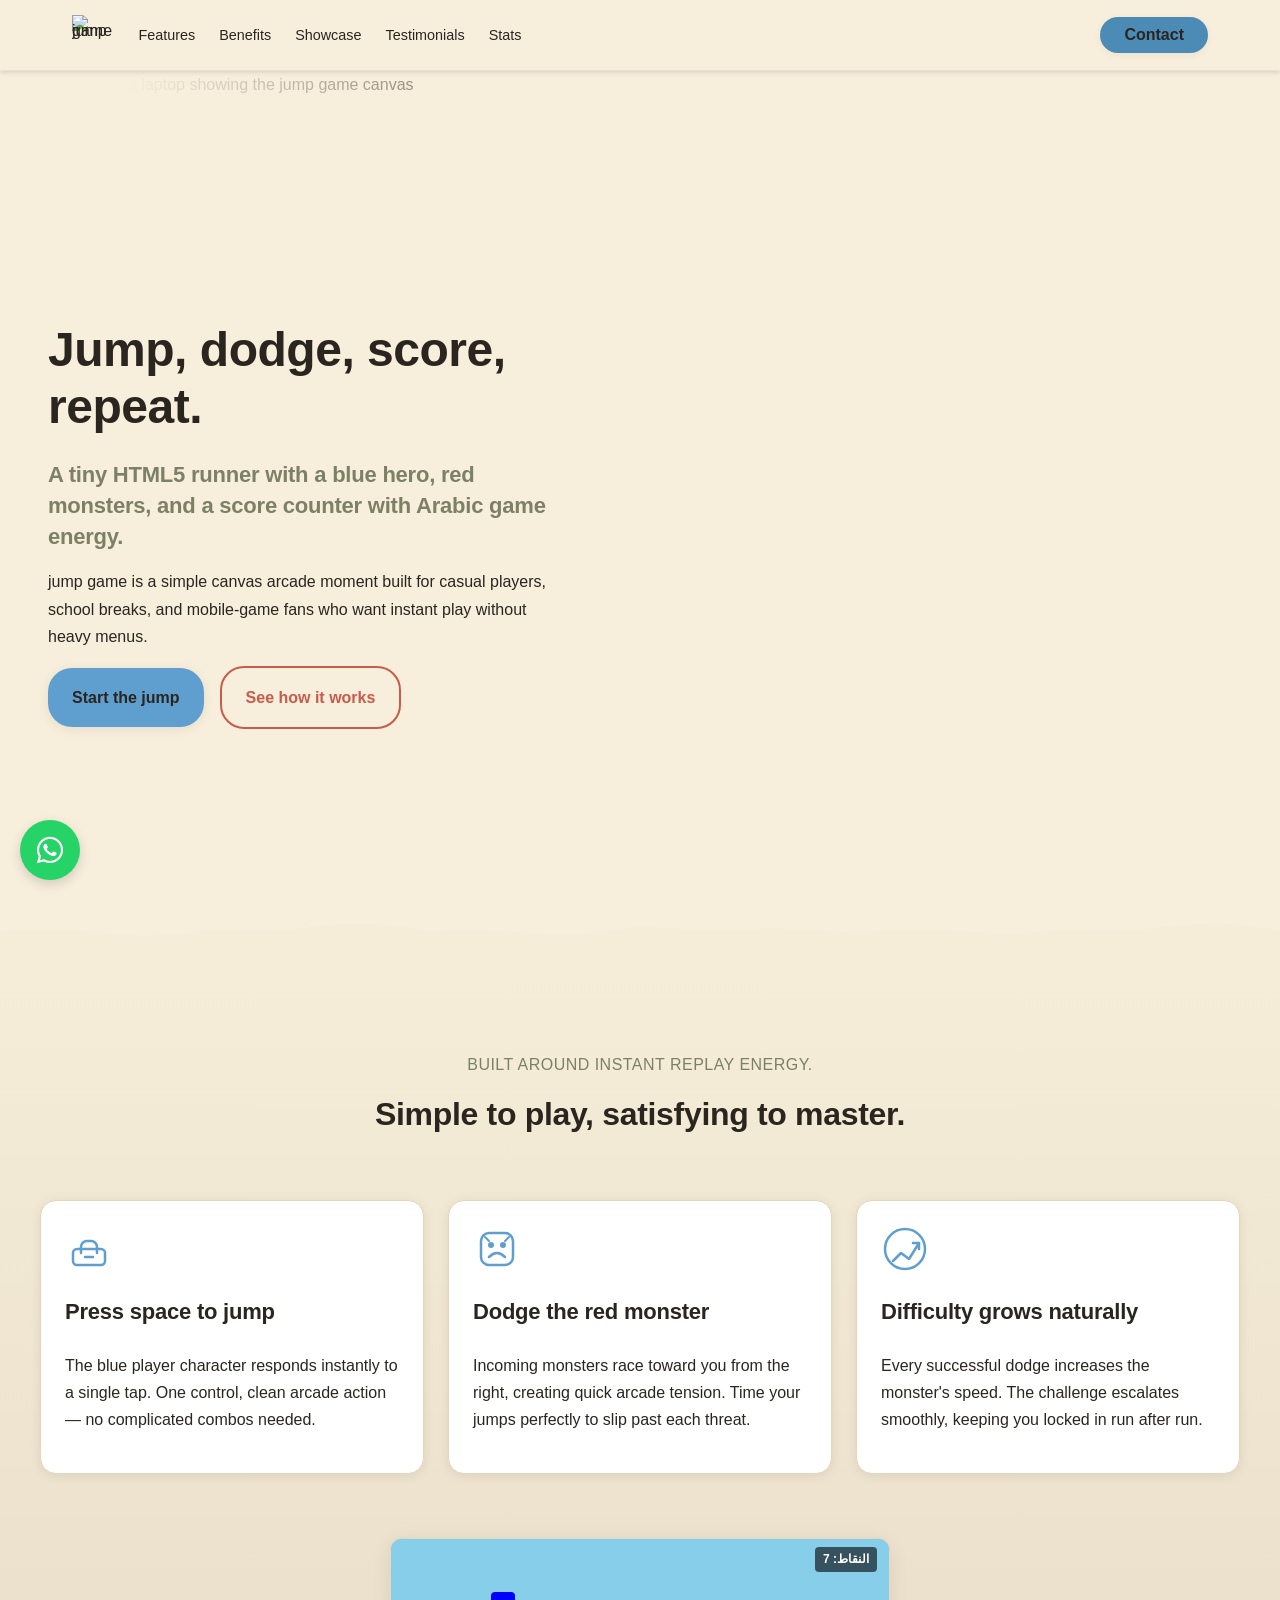
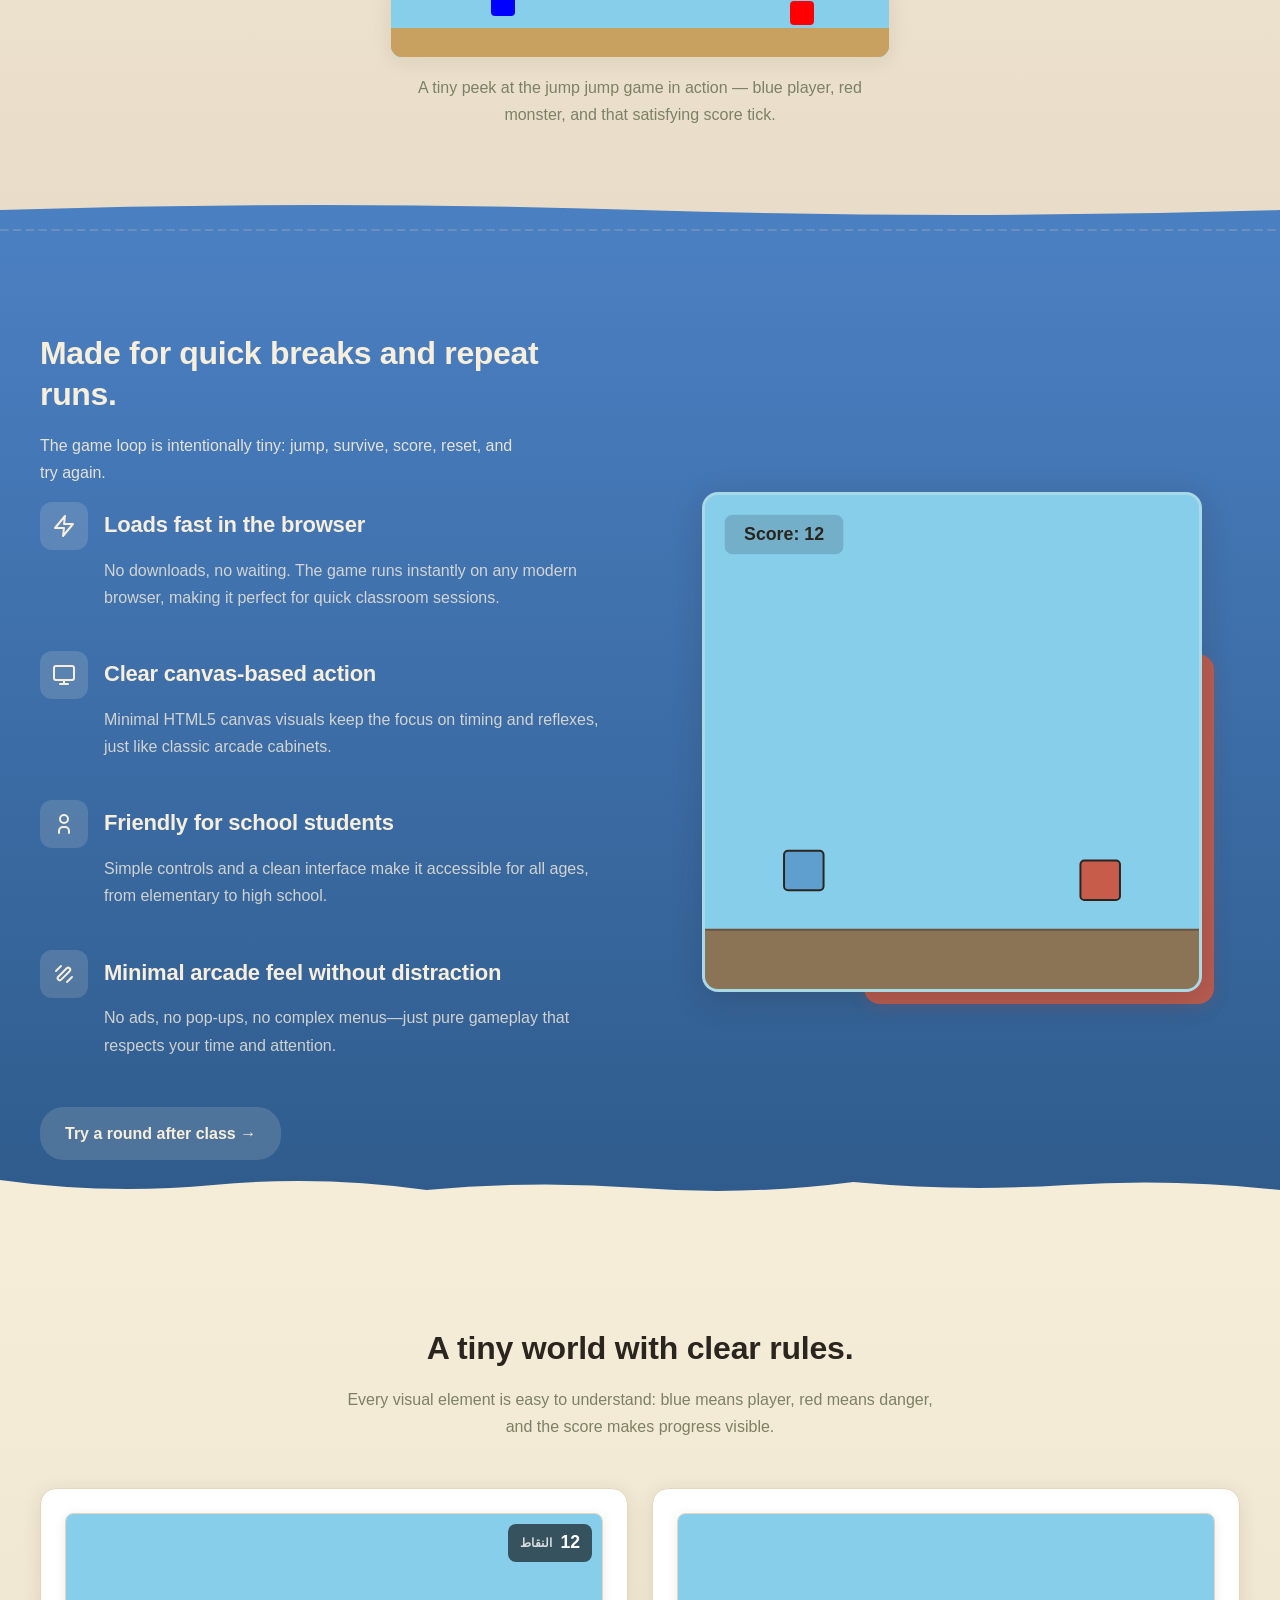
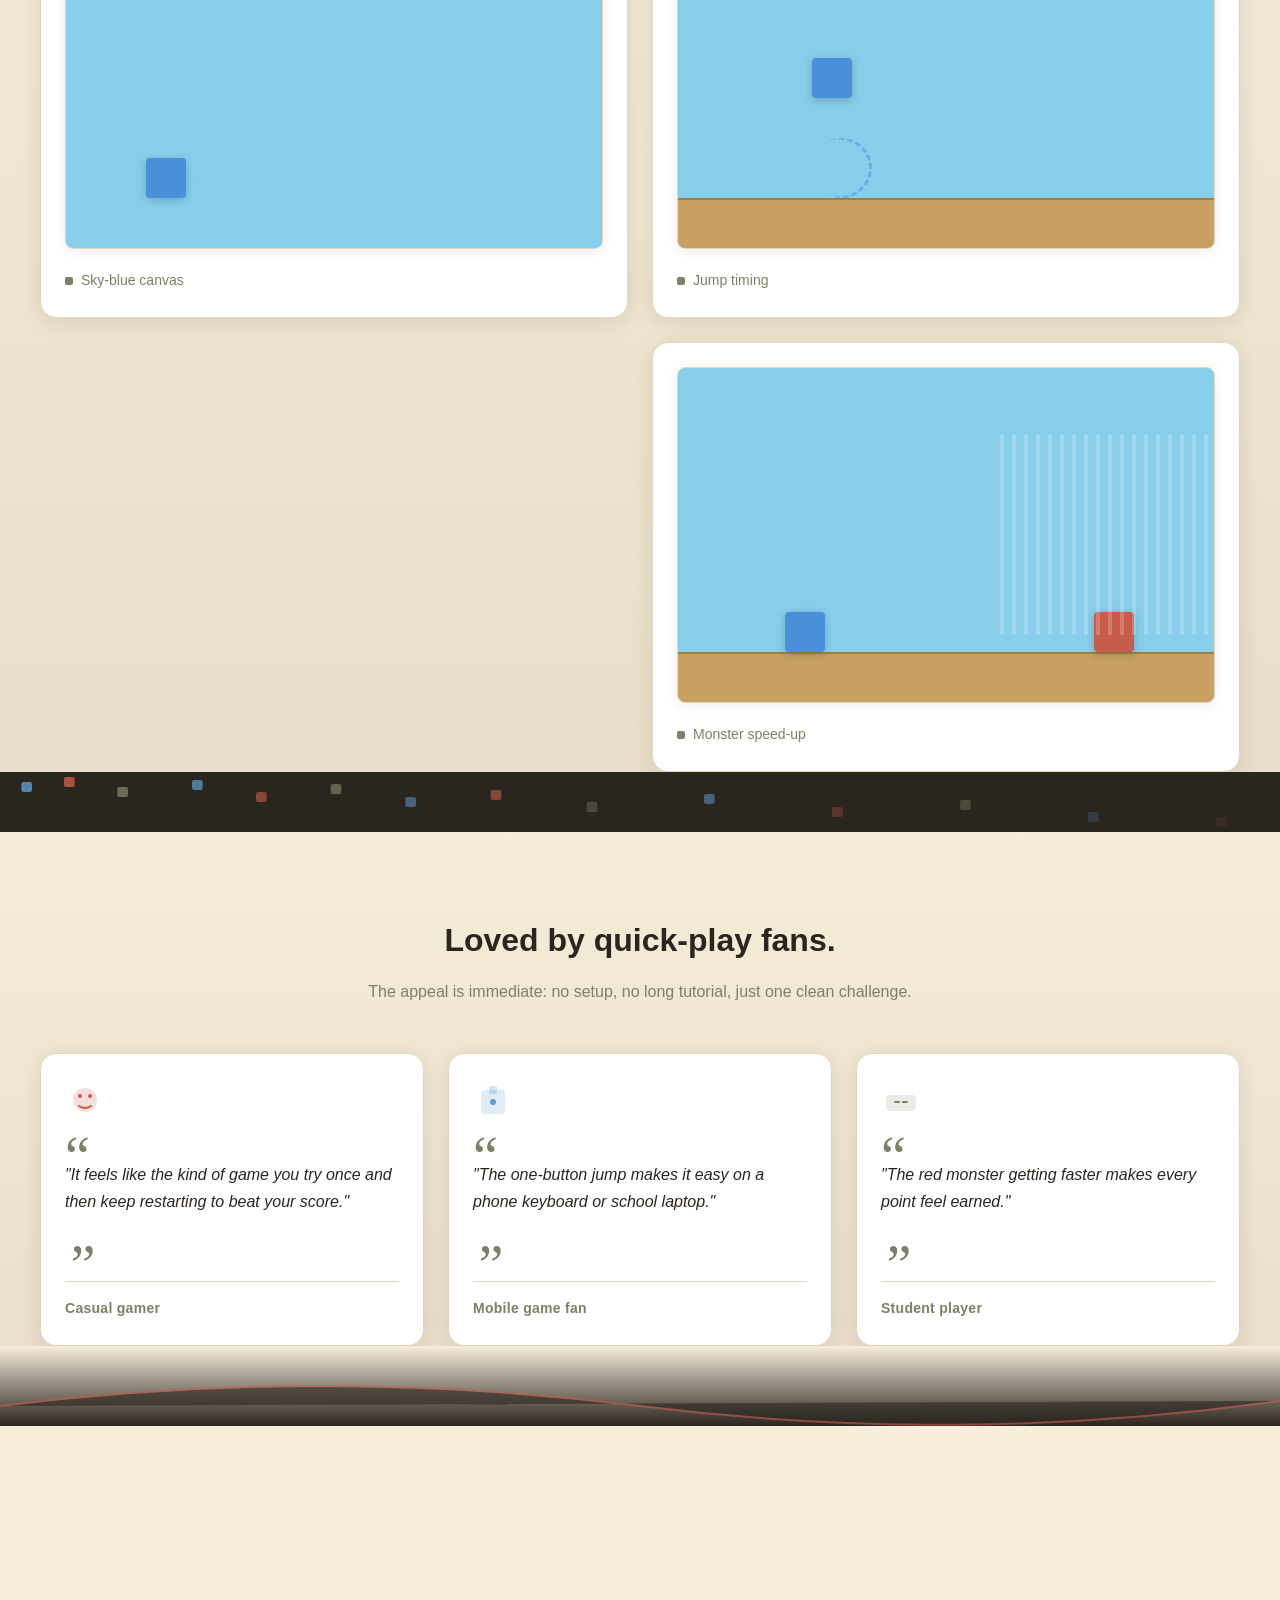
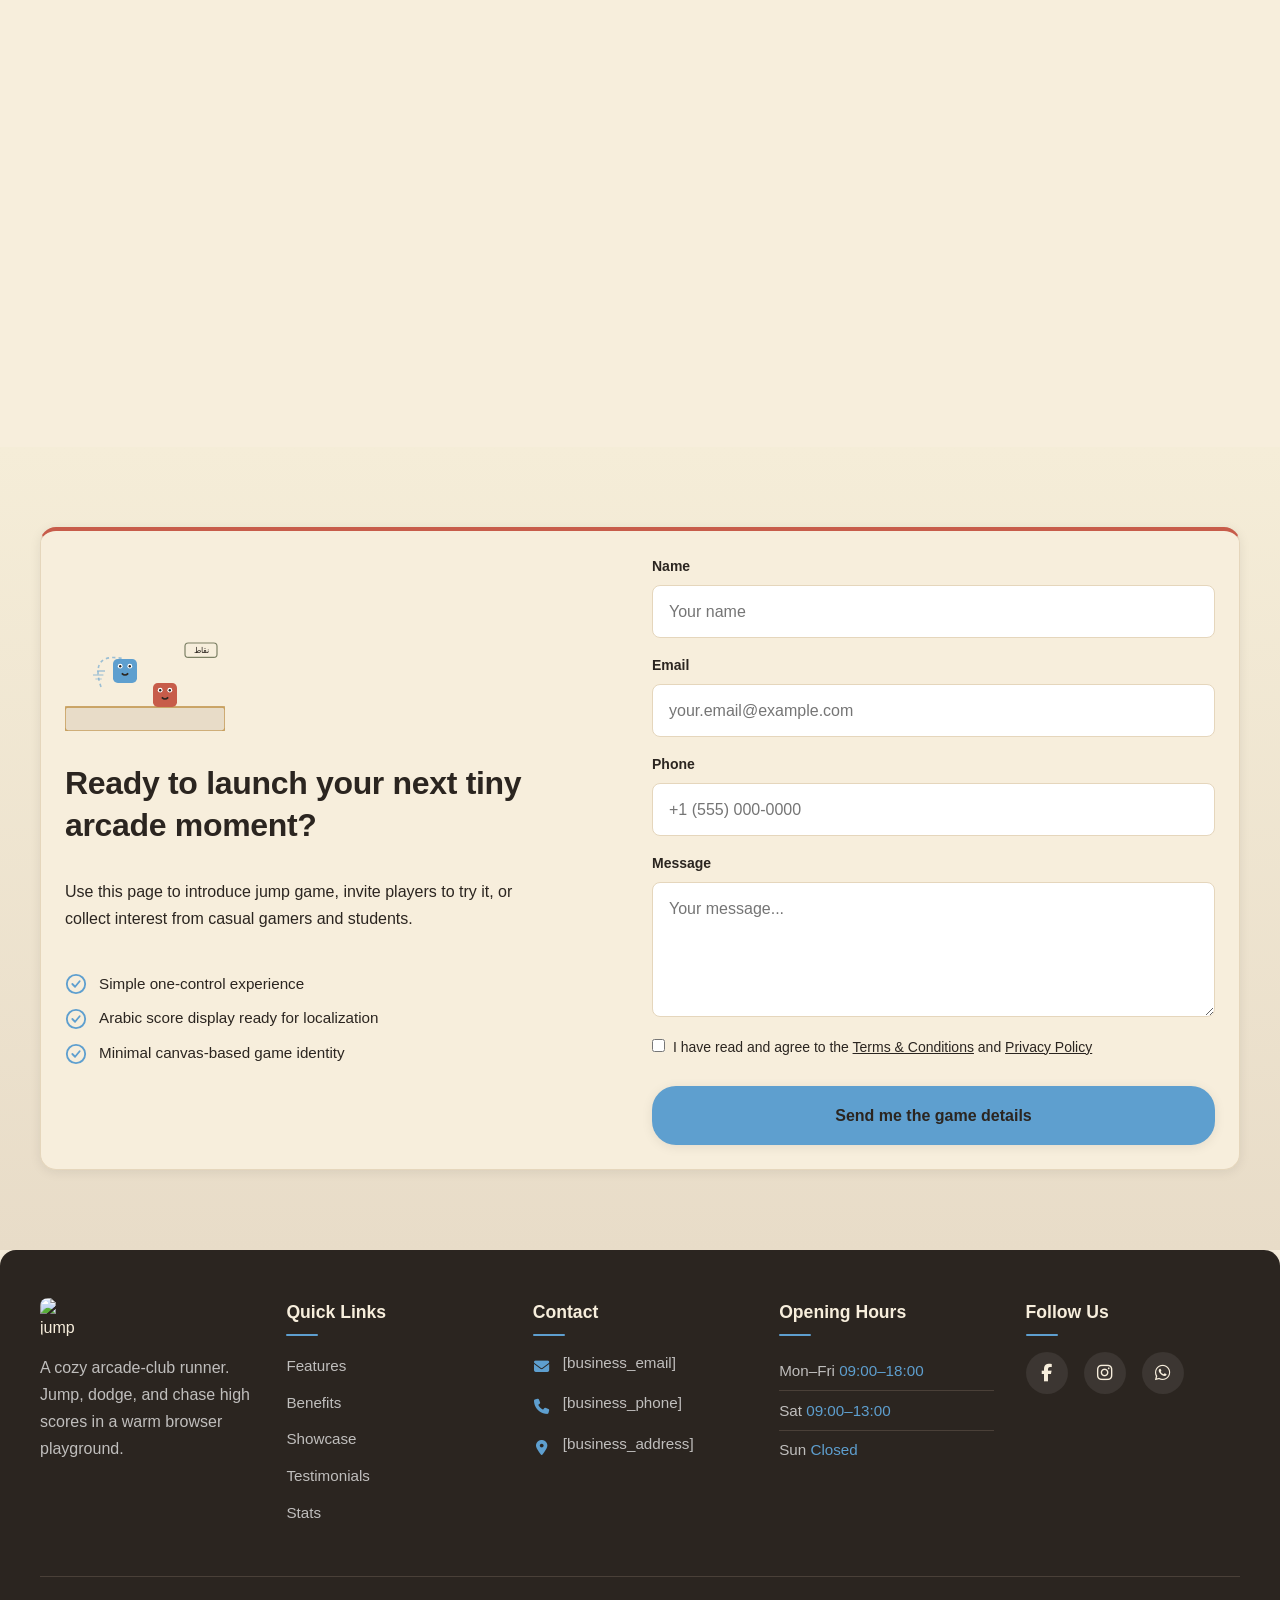
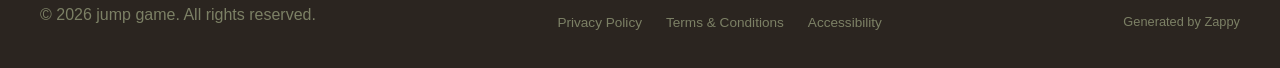
==== commit 07021153: "Background sync: Progressive GitHub Sync" ====
--- a/public/index.html
+++ b/public/index.html
@@ -1 +1 @@
-<!doctype html><html lang="en"><head><meta charset="UTF-8"><meta content="width=device-width,initial-scale=1" name="viewport"><meta content="index, follow" name="robots"><title>Jump Over Monsters &amp; Score High — jump game</title><meta content="Play the ultimate endless runner right in your browser! Hit spacebar to dodge speeding red monsters as you chase a new high score in Arabic numerals. Start jumping now!" name="description"><meta content="jump jump game, dino jump game, block jump game, box jump game, endless runner game" name="keywords"><link href="/assets/favicon.ico" rel="icon" type="image/x-icon"><link href="/assets/favicon-16x16.png" rel="icon" type="image/png" sizes="16x16"><link href="/assets/favicon-32x32.png" rel="icon" type="image/png" sizes="32x32"><link href="/assets/favicon-48x48.png" rel="icon" type="image/png" sizes="48x48"><link href="/assets/favicon-192x192.png" rel="icon" type="image/png" sizes="192x192"><link href="/assets/favicon-512x512.png" rel="icon" type="image/png" sizes="512x512"><link href="/assets/apple-touch-icon.png" rel="apple-touch-icon"><script>!function(){"use strict";var t="b94b8e31-97dd-41a1-896e-58a0c7aad8c4",e="https://api.zappy5.com/api/analytics/track",a=18e5,n=2592e6,o=!0,i=!0,r=!0;var s=function(){var e="zappy_visitor_"+t,a=null;try{if(a=localStorage.getItem(e)){var o=JSON.parse(a),i=Date.now();if(i-o.created<n)return o.lastSeen=i,localStorage.setItem(e,JSON.stringify(o)),o.id}}catch(t){console.warn("Zappy Analytics: LocalStorage not available")}var r="zv_"+Date.now()+"_"+Math.random().toString(36).substr(2,9);try{localStorage.setItem(e,JSON.stringify({id:r,created:Date.now(),lastSeen:Date.now()}))}catch(t){}return r}(),c=function(){var e="zappy_session_"+t,n=null;try{if(n=sessionStorage.getItem(e)){var o=JSON.parse(n),i=Date.now();if(i-o.timestamp<a)return o.timestamp=i,sessionStorage.setItem(e,JSON.stringify(o)),o.id}}catch(t){console.warn("Zappy Analytics: SessionStorage not available")}var r="zs_"+Date.now()+"_"+Math.random().toString(36).substr(2,9);try{sessionStorage.setItem(e,JSON.stringify({id:r,timestamp:Date.now()}))}catch(t){}return r}();function l(a,n){n=n||{};var o={website_id:t,event_type:a,page_path:window.location.pathname,referrer:document.referrer||"direct",visitor_id:s,session_id:c,metadata:n};if(navigator.sendBeacon){var i=new Blob([JSON.stringify(o)],{type:"application/json"});navigator.sendBeacon(e,i)}else fetch(e,{method:"POST",headers:{"Content-Type":"application/json"},body:JSON.stringify(o),keepalive:!0}).catch(function(t){console.warn("Zappy Analytics: Failed to track event",t)})}o&&l("pageview",{title:document.title,url:window.location.href}),i&&document.addEventListener("click",function(t){var e=t.target;if("BUTTON"===e.tagName||e.closest("button")){var a="BUTTON"===e.tagName?e:e.closest("button");l("click",{element:"button",text:a.textContent.trim().substring(0,100),id:a.id||null,class:a.className||null})}else if("A"===e.tagName||e.closest("a")){var n="A"===e.tagName?e:e.closest("a");l("navigation",{element:"link",text:n.textContent.trim().substring(0,100),href:n.href,external:n.hostname!==window.location.hostname})}},!0),r&&document.addEventListener("submit",function(t){var e=t.target;l("form_submit",{form_id:e.id||null,form_name:e.name||null,form_action:e.action||null,form_method:e.method||"GET"})},!0);var d=Date.now();window.addEventListener("beforeunload",function(){l("page_unload",{time_on_page:Math.floor((Date.now()-d)/1e3),page_path:window.location.pathname})}),window.zappyAnalytics={track:l,getVisitorId:function(){return s},getSessionId:function(){return c}}}()</script><script>!function(){"use strict";if(!window.zappyFireMarketingEvent){var t={begin_checkout:"checkout_started",purchase:"checkout_complete",add_to_cart:"add_to_cart",view_product:"view_product"},e={whatsapp_click:{ga4:"contact",meta:"Contact",gtm:"whatsapp_click",ecom:!1},phone_click:{ga4:"contact",meta:"Contact",gtm:"phone_click",ecom:!1},contact_form_submitted:{ga4:"generate_lead",meta:"Lead",gtm:"contact_form_submitted",ecom:!1},checkout_started:{ga4:"begin_checkout",meta:"InitiateCheckout",gtm:"begin_checkout",ecom:!0},checkout_complete:{ga4:"purchase",meta:"Purchase",gtm:"purchase",ecom:!0},product_inquiry:{ga4:"generate_lead",meta:"Lead",gtm:"product_inquiry",ecom:!1},add_to_cart:{ga4:"add_to_cart",meta:"AddToCart",gtm:"add_to_cart",ecom:!0},view_product:{ga4:"view_item",meta:"ViewContent",gtm:"view_item",ecom:!0}};window.zappyFireMarketingEvent=function(r,o,u){try{u=u||{};var p=t[r]||r,d=e[p];if(!d)return;if((o=o||{}).pagePath||o.page_path||(o.pagePath=a()),"checkout_complete"===p){var l=String(o.orderId||o.order_id||o.transaction_id||"");if(l&&function(t){if(!t)return!1;try{return"1"===sessionStorage.getItem(i(t))}catch(t){return!1}}(l))return;l&&function(t){if(t)try{sessionStorage.setItem(i(t),"1")}catch(t){}}(l)}if(!u.skipFirstParty)try{window.zappyAnalytics&&"function"==typeof window.zappyAnalytics.track&&window.zappyAnalytics.track(p,o)}catch(t){}try{if(window.dataLayer=window.dataLayer||[],d.ecom){var _=c(p,o),m={};_.transaction_id&&(m.transaction_id=_.transaction_id),null!=_.value&&(m.value=_.value),_.currency&&(m.currency=_.currency),_.items&&(m.items=_.items),window.dataLayer.push({event:d.gtm,ecommerce:m}),"checkout_complete"!==p&&"checkout_started"!==p||window.dataLayer.push({event:p,ecommerce:m})}else{var s={event:d.gtm};for(var h in o)Object.prototype.hasOwnProperty.call(o,h)&&(s[h]=o[h]);window.dataLayer.push(s)}}catch(t){}try{"function"==typeof window.gtag&&window.gtag("event",d.ga4,c(p,o))}catch(t){}try{"function"==typeof window.fbq&&window.fbq("track",d.meta,function(t,e){for(var r=n(e=e||{}),a=parseFloat(null!=e.value?e.value:null!=e.total?e.total:0)||0,c=String(e.currency||"USD").toUpperCase(),i=[],o=0,u=0;u<r.length;u++)r[u].item_id&&i.push(r[u].item_id),o+=r[u].quantity||1;if("checkout_complete"===t)return{value:a,currency:c,content_ids:i.length?i:void 0,content_type:"product",num_items:o||void 0,order_id:String(e.order_id||e.orderId||e.transaction_id||e.orderNumber||"")||void 0};if("checkout_started"===t)return{value:a,currency:c,content_ids:i.length?i:void 0,content_type:"product",num_items:o||parseInt(null!=e.itemCount?e.itemCount:0,10)||void 0};if("add_to_cart"===t){var p=String(e.productId||e.product_id||i[0]||"");return{value:a||(r[0]?r[0].price*r[0].quantity:0),currency:c,content_ids:p?[p]:i.length?i:void 0,content_type:"product",content_name:e.productName||e.product_name||r[0]&&r[0].item_name,num_items:parseInt(null!=e.quantity?e.quantity:o||1,10)||1}}if("view_product"===t){var d=String(e.productId||e.product_id||i[0]||"");return{value:a||parseFloat(null!=e.price?e.price:0)||0,currency:c,content_ids:d?[d]:i.length?i:void 0,content_type:"product",content_name:e.productName||e.product_name||r[0]&&r[0].item_name}}return"whatsapp_click"===t||"phone_click"===t?{content_name:"whatsapp_click"===t?"WhatsApp":"Phone",content_category:"contact"}:"contact_form_submitted"===t||"product_inquiry"===t?{content_name:"product_inquiry"===t?"Product inquiry":"Contact form",content_category:e.productName||e.product_name||void 0}:e}(p,o))}catch(t){}}catch(t){}};var r=Object.create(null);document.addEventListener("click",function(t){try{var e=t.target;if(!e)return;var r=u(e,".whatsapp-float, a.whatsapp-float, [data-zappy-whatsapp]"),n=function(t){for(var e=t;e&&e!==document;){if("A"===e.tagName)return e;e=e.parentElement}return null}(e),c=n&&n.href||"";if(r||n&&function(t){if(!t)return!1;var e=String(t).toLowerCase();return-1!==e.indexOf("wa.me/")||-1!==e.indexOf("api.whatsapp.com")||-1!==e.indexOf("whatsapp.com/send")||0===e.indexOf("whatsapp:")}(c)){if(!o("wa:"+c)){var i=r?"float":"link";window.zappyFireMarketingEvent("whatsapp_click",{source:i,href:c||null,pagePath:a()})}return}var p=u(e,".phone-header-btn, .nav-phone-btn, .call-btn, [data-zappy-phone]"),d="";if(n&&n.href&&0===String(n.href).toLowerCase().indexOf("tel:")?d=n.href:p&&p.href&&0===String(p.href).toLowerCase().indexOf("tel:")&&(d=p.href),p||d){var l="";return d&&(l=String(d).replace(/^tel:/i,"").trim()),void(o("tel:"+(l||p&&p.id||"btn"))||window.zappyFireMarketingEvent("phone_click",{source:p?"button":"link",phone:l||null,href:d||null,pagePath:a()}))}}catch(t){}},!0)}function a(){try{if(window.ZAPPY_CONFIG&&window.ZAPPY_CONFIG.currentPagePath)return window.ZAPPY_CONFIG.currentPagePath}catch(t){}try{return window.location.pathname||"/"}catch(t){return"/"}}function n(t){var e=(t=t||{}).items||t.cartItems||t.cart_items||t.lineItems||[];Array.isArray(e)||(e=[]);for(var r=[],a=0;a<e.length;a++){var n=e[a];if(n&&"object"==typeof n){var c=String(n.item_id||n.productId||n.product_id||n.id||"").trim(),i=String(n.item_name||n.productName||n.product_name||n.name||"").trim(),o=parseFloat(null!=n.price?n.price:null!=n.unitPrice?n.unitPrice:0)||0,u=Math.max(1,parseInt(null!=n.quantity?n.quantity:null!=n.qty?n.qty:1,10)||1);(c||i)&&r.push({item_id:c||i,item_name:i||c,price:o,quantity:u})}}return r}function c(t,e){var r=n(e=e||{}),c=parseFloat(null!=e.value?e.value:null!=e.total?e.total:0)||0,i=String(e.currency||"USD").toUpperCase();if("checkout_complete"===t)return{transaction_id:String(e.transaction_id||e.orderId||e.order_id||e.orderNumber||"")||void 0,value:c,currency:i,items:r};if("checkout_started"===t)return{value:c,currency:i,items:r};if("add_to_cart"===t){var o=r.length?r:[{item_id:String(e.productId||e.product_id||""),item_name:String(e.productName||e.product_name||""),price:parseFloat(null!=e.value?e.value:null!=e.price?e.price:0)||0,quantity:parseInt(null!=e.quantity?e.quantity:1,10)||1}].filter(function(t){return t.item_id||t.item_name});return{value:c||(o[0]?o[0].price*o[0].quantity:0),currency:i,items:o}}if("view_product"===t){var u=r.length?r:[{item_id:String(e.productId||e.product_id||""),item_name:String(e.productName||e.product_name||""),price:parseFloat(null!=e.price?e.price:null!=e.value?e.value:0)||0,quantity:1}].filter(function(t){return t.item_id||t.item_name});return{currency:i,value:c||(u[0]?u[0].price:0),items:u}}return"whatsapp_click"===t||"phone_click"===t?{method:"whatsapp_click"===t?"whatsapp":"phone",page_path:e.pagePath||a()}:"contact_form_submitted"===t||"product_inquiry"===t?{page_path:e.pagePath||a()}:e}function i(t){return"zappy_purchase_fired_"+String(t||"")}function o(t){var e=Date.now();return!!(r[t]&&e-r[t]<800)||(r[t]=e,!1)}function u(t,e){return t&&t.closest?t.closest(e):null}}()</script><meta content="Jump Over Monsters &amp; Score High — jump game" property="og:title"><meta content="Play the ultimate endless runner right in your browser! Hit spacebar to dodge speeding red monsters as you chase a new high score in Arabic numerals. Start jumping now!" property="og:description"><meta content="summary_large_image" name="twitter:card"><meta content="Jump Over Monsters &amp; Score High — jump game" name="twitter:title"><meta content="Play the ultimate endless runner right in your browser! Hit spacebar to dodge speeding red monsters as you chase a new high score in Arabic numerals. Start jumping now!" name="twitter:description"><meta content="website" property="og:type"><meta content="en_US" property="og:locale"><style>.skip-link{position:absolute;top:0;left:0;transform:translateY(-200%);padding:12px 18px;background:var(--bg-dark,#1a1a1a);color:var(--text-light,#fff);font-weight:600;border-radius:0 0 8px 0;z-index:10000}.skip-link:focus{transform:none;outline:2px solid var(--ring,#fff);outline-offset:2px}:focus-visible{outline:2px solid var(--ring,currentColor);outline-offset:3px}</style><link href="/assets/favicon.ico" rel="icon" type="image/x-icon"><link href="/assets/favicon-16x16.png" rel="icon" type="image/png" sizes="16x16"><link href="/assets/favicon-32x32.png" rel="icon" type="image/png" sizes="32x32"><link href="/assets/favicon-48x48.png" rel="icon" type="image/png" sizes="48x48"><link href="/assets/favicon-192x192.png" rel="icon" type="image/png" sizes="192x192"><link href="/assets/favicon-512x512.png" rel="icon" type="image/png" sizes="512x512"><link href="/assets/apple-touch-icon.png" rel="apple-touch-icon"><link href="https://cdn.jsdelivr.net/npm/vanilla-cookieconsent@3/dist/cookieconsent.css" rel="stylesheet"><style id="zappy-critical-above-fold-css">html{box-sizing:border-box;-webkit-text-size-adjust:100%}*,::after,::before{box-sizing:inherit}body{margin:0;min-width:320px;overflow-x:clip}img,svg,video{max-width:100%;height:auto}main{display:block}.container{width:min(100% - 32px,1200px);margin-inline:auto}.navbar,header .navbar,header[role=banner],nav.navbar{position:relative;z-index:1000;width:100%}.nav-container,.navbar .container{display:flex;align-items:center;justify-content:space-between;min-height:64px}.logo,.logo-link img{display:block;width:35px;height:35px;object-fit:contain}#navMenu,.nav-menu{list-style:none;margin:0;padding:0}#navMenu a,.nav-menu a,.navbar .nav-links a,.navbar a{color:inherit;text-decoration:none}#navMenu .sub-menu,.nav-menu .sub-menu,.navbar .sub-menu{display:none}.fa,.fa-brands,.fa-regular,.fa-solid,.fab,.far,.fas{display:inline-block;min-width:1em;text-align:center}html:not(#zappy-noop) .navbar:has(.nav-ecommerce-icons)>.phone-header-btn,html:not(#zappy-noop)[data-zappy-site-type=ecommerce] .phone-header-btn{display:none!important;visibility:hidden!important;width:0!important;height:0!important;pointer-events:none!important}.zappy-preview-empty-store-cta{display:none!important;visibility:hidden!important;height:0!important;max-height:0!important;overflow:hidden!important;margin:0!important;padding:0!important;border:0!important;box-shadow:none!important}.zappy-catalog-menu{background:var(--surface-color,var(--surface,linear-gradient(135deg,#f8f9fa 0,#fff 100%)));border-bottom:1px solid var(--border-color,#e5e7eb);padding:0;position:sticky;top:0;z-index:90}.zappy-catalog-menu.rtl,.zappy-catalog-menu[dir=rtl]{direction:rtl}.zappy-catalog-menu.ltr,.zappy-catalog-menu[dir=ltr]{direction:ltr}.catalog-menu-container{max-width:1440px;margin:0 auto;display:flex;align-items:center;gap:8px;padding:10px 24px;overflow:visible}.catalog-menu-categories,.catalog-menu-list{display:flex;align-items:center;gap:4px;flex-wrap:wrap;margin:0;padding:0;list-style:none}.catalog-menu-item{display:inline-flex;align-items:center;padding:8px 16px;font-size:14px;font-weight:500;color:var(--text-color,var(--text,#374151));text-decoration:none;border-radius:20px;white-space:nowrap}.catalog-menu-all{background:var(--primary-color,var(--primary,#111));color:var(--text-light,#fff)!important}.catalog-menu-parent{position:relative;display:inline-flex;align-items:center}.catalog-menu-trigger{display:inline-flex;align-items:center;gap:6px}.catalog-menu-chevron{flex-shrink:0}.catalog-menu-parent>.sub-menu{display:none!important;visibility:hidden!important;opacity:0!important;pointer-events:none!important}.hero-section,.index-hero-section,section[class*=hero]{position:relative;overflow:hidden}.hero-section,.index-hero-section{min-height:560px}section[data-hero-type*=fullscreen]{min-height:100vh}.hero-bg-image,.hero-bg-wrapper,section[class*=hero] [class*=hero-bg]{position:absolute;inset:0;width:100%;height:100%}.hero-bg-image img,.hero-bg-wrapper img,section[class*=hero] [data-hero-bg],section[class*=hero] img[data-hero-background=true]{width:100%!important;height:100%!important;object-fit:cover!important;display:block}.hero-content,section[class*=hero] .container{position:relative;z-index:2}@media(max-width:768px){:root{--header-height:72px;--total-header-height:72px;--zappy-mobile-menu-top:72px}html[data-zappy-site-type=ecommerce] body{padding-top:var(--total-header-height,72px)}html[data-zappy-site-type=ecommerce] body>.navbar:not(.zappy-catalog-menu),html[data-zappy-site-type=ecommerce] body>nav.navbar{position:fixed!important;top:0;left:0;right:0;z-index:100000;width:100%;margin-bottom:0}.zappy-catalog-menu{position:fixed;top:var(--header-height,72px);left:0;right:0;z-index:99999}.nav-container,.navbar .container{min-height:60px}#navMenu,.nav-menu{max-width:100vw;overflow-x:hidden}.hero-section,.index-hero-section,section[class*=hero],section[data-hero-type*=fullscreen]{min-height:100svh}.hero-bg-image,.hero-bg-wrapper,.hero-scrim{min-height:100svh}}:root{--nav-bg:#F7EEDC}.navbar{background-color:#f7eedc!important}/* ZAPPY_ANNOUNCEMENT_HEADER_OFFSET_CSS_V3 */ :root{--zappy-header-stack-height:calc(var(--zappy-announcement-height, 40px) + var(--header-height, 72px))}body:has(.zappy-announcement-bar) .navbar:not(.zappy-catalog-menu):not(.mobile-search-panel),body:has(.zappy-announcement-bar) header.navbar,body:has(.zappy-announcement-bar) nav.navbar:not(.zappy-catalog-menu){top:var(--zappy-announcement-height,40px)!important}[data-zappy-content-align]{display:flex!important;flex-direction:column!important}[data-zappy-content-align^=top-]{justify-content:flex-start!important}[data-zappy-content-align^=center-],[data-zappy-content-align^=lower-],[data-zappy-content-align^=upper-]{justify-content:center!important}[data-zappy-content-align^=bottom-]{justify-content:flex-end!important}[data-zappy-content-align$="-left"],[data-zappy-content-align$="-mid-left"]{align-items:flex-start!important;text-align:start!important}[data-zappy-content-align$="-center"]{align-items:center!important;text-align:center!important}[data-zappy-content-align$="-mid-right"],[data-zappy-content-align$="-right"]{align-items:flex-end!important;text-align:end!important}[data-zappy-content-align] [data-zappy-align-target]{margin-left:auto;margin-right:auto}[data-zappy-content-align$="-center"] [data-zappy-align-target],[data-zappy-content-align$="-center"] [data-zappy-align-target]>*{text-align:center!important}</style><link href="/styles.css" rel="stylesheet"><script>window.ZAPPY_WEBSITE_ID="b94b8e31-97dd-41a1-896e-58a0c7aad8c4",window.ZAPPY_API_BASE="https://api.zappy5.com"</script><link href="/assets/site-image-home-hero-image-1.webp" rel="preload" as="image" fetchpriority="high"><style id="zappy-dropdown-submenu-styles">#navMenu li:has(.sub-menu),.nav-menu li:has(.sub-menu),.navbar li:has(.sub-menu),nav li:has(.sub-menu){position:relative}#navMenu .sub-menu,.nav-menu .sub-menu,.navbar .sub-menu,nav .sub-menu{display:block!important;position:absolute!important;top:100%;left:0;min-width:220px;border-radius:8px;box-shadow:0 8px 25px rgba(0,0,0,.15);padding:8px 0;opacity:0;visibility:hidden;transform:translateY(10px);transition:all .3s ease;z-index:1000;list-style:none;pointer-events:none}#navMenu li:hover>.sub-menu,.nav-menu li:hover>.sub-menu,.navbar li:hover>.sub-menu,nav li:hover>.sub-menu{opacity:1!important;visibility:visible!important;transform:translateY(0)!important;pointer-events:auto!important}.sub-menu li{list-style:none;margin:0;padding:0}.sub-menu a{display:block!important;padding:10px 16px!important;color:var(--text-dark,#333)!important;font-weight:500;text-decoration:none;white-space:nowrap;transition:background-color .2s}.sub-menu .zappy-nav-child>a{padding-left:28px!important;font-size:.9em!important;opacity:.85!important}[dir=rtl] .sub-menu .zappy-nav-child>a,html[lang=ar] .sub-menu .zappy-nav-child>a,html[lang=he] .sub-menu .zappy-nav-child>a{padding-left:10px!important;padding-right:28px!important}.sub-menu .zappy-nav-parent>a{font-weight:600!important}.sub-menu a:hover{background-color:#f5f5f5}[dir=rtl] .nav-menu .sub-menu,[dir=rtl] .navbar .sub-menu,[dir=rtl] nav .sub-menu,html[lang=ar] .nav-menu .sub-menu,html[lang=ar] .navbar .sub-menu,html[lang=ar] nav .sub-menu,html[lang=he] .nav-menu .sub-menu,html[lang=he] .navbar .sub-menu,html[lang=he] nav .sub-menu{left:auto!important;right:0!important}.sub-menu:empty,.sub-menu:not(:has(li)):not(:has(> a)),.sub-menu:not(:has(li:not(.zappy-hidden-menu-item))):not(:has(> a)){display:none!important;opacity:0!important;visibility:hidden!important;pointer-events:none!important}li:has(.menu-group-title):hover>.sub-menu{opacity:1!important;visibility:visible!important;transform:translateY(0)!important;pointer-events:auto!important}#navMenu>li>.menu-group-title,.nav-menu>li>.menu-group-title{display:inline-block;padding:.5rem 1rem;cursor:default;user-select:none}@media (max-width:768px){#navMenu .sub-menu,.nav-menu .sub-menu,.navbar .sub-menu,nav .sub-menu{position:static!important;transform:none!important;box-shadow:none!important;background:0 0!important;max-height:0;overflow:hidden;opacity:0;visibility:hidden;transition:max-height .3s ease,opacity .3s ease;padding:0!important;border-radius:0!important}#navMenu .sub-menu.mobile-expanded,.nav-menu .sub-menu.mobile-expanded,.navbar .sub-menu.mobile-expanded{max-height:none!important;overflow-y:visible!important;opacity:1!important;visibility:visible!important;padding:8px 0 8px 16px!important}[dir=rtl] .sub-menu.mobile-expanded,html[lang=he] .sub-menu.mobile-expanded{padding:8px 16px 8px 0!important}#navMenu li:hover>.sub-menu,.nav-menu li:hover>.sub-menu,.navbar li:hover>.sub-menu,nav li:hover>.sub-menu{opacity:0;visibility:hidden;pointer-events:none}#navMenu li>.sub-menu.mobile-expanded,.nav-menu li>.sub-menu.mobile-expanded,.navbar li>.sub-menu.mobile-expanded,nav li>.sub-menu.mobile-expanded{opacity:1!important;visibility:visible!important;pointer-events:auto!important}#navMenu li:has(.sub-menu),.nav-menu li:has(.sub-menu),.navbar li:has(.sub-menu),nav li:has(.sub-menu){display:flex!important;flex-wrap:wrap!important;align-items:center!important;position:relative!important;min-height:44px!important}#navMenu li:has(.sub-menu)>a,.nav-menu li:has(.sub-menu)>a,.navbar li:has(.sub-menu)>a,nav li:has(.sub-menu)>a{flex:1!important;min-width:0!important}#navMenu li:has(.sub-menu)>.menu-group-title,.nav-menu li:has(.sub-menu)>.menu-group-title,.navbar li:has(.sub-menu)>.menu-group-title,nav li:has(.sub-menu)>.menu-group-title{flex:1!important;min-width:0!important;display:flex!important;align-items:center!important;padding:12px 16px!important;min-height:44px!important;line-height:1.4!important;font-weight:600!important;box-sizing:border-box!important}#navMenu li:has(.sub-menu)>.sub-menu,.nav-menu li:has(.sub-menu)>.sub-menu,.navbar li:has(.sub-menu)>.sub-menu,nav li:has(.sub-menu)>.sub-menu{flex-basis:100%!important;width:100%!important}#navMenu li:has(.sub-menu)>a [class*=arrow],#navMenu li:has(.sub-menu)>a [class*=chevron],.nav-menu li:has(.sub-menu)>a .fa-angle-down,.nav-menu li:has(.sub-menu)>a .fa-chevron-down,.nav-menu li:has(.sub-menu)>a [class*=arrow],.nav-menu li:has(.sub-menu)>a [class*=chevron],nav li:has(.sub-menu)>a [class*=arrow],nav li:has(.sub-menu)>a [class*=chevron]{display:none!important;visibility:hidden!important}.mobile-submenu-toggle{display:flex!important;align-items:center!important;justify-content:center!important;width:44px!important;height:auto!important;background:0 0!important;border:none!important;cursor:pointer!important;color:var(--text-dark)!important;position:static!important;flex-shrink:0!important;align-self:stretch!important;z-index:2!important;padding:0!important;margin:0!important}.mobile-submenu-toggle::after{content:''!important;width:0!important;height:0!important;border-left:6px solid transparent!important;border-right:6px solid transparent!important;border-top:7px solid currentColor!important;transition:transform .3s ease!important}.mobile-submenu-toggle.expanded::after{transform:rotate(180deg)!important}.sub-menu a{padding:10px 0!important;display:block!important;color:var(--text-dark)!important;white-space:normal!important}.sub-menu .zappy-nav-child>a{padding-left:28px!important;font-size:.9em!important;opacity:.85!important}[dir=rtl] .sub-menu .zappy-nav-child>a,html[lang=ar] .sub-menu .zappy-nav-child>a,html[lang=he] .sub-menu .zappy-nav-child>a{padding-left:0!important;padding-right:28px!important}.sub-menu .zappy-nav-parent>a{font-weight:600!important}#navMenu.active,.nav-menu.active{max-width:100vw!important;overflow-x:hidden!important;box-sizing:border-box!important}.navbar .sub-menu li a,.zappy-products-dropdown .sub-menu a,nav.navbar .sub-menu li a{color:var(--text-dark)!important}}@media (min-width:769px){.mobile-submenu-toggle{display:none!important}}</style><style id="zappy-widget-visibility">html[dir=rtl] .whatsapp-float{right:20px!important;left:auto!important}html:not([dir]) .whatsapp-float,html[dir=ltr] .whatsapp-float{left:20px!important;right:auto!important}html[dir=rtl] #mic-access-tool-general-button,html[dir=rtl] #mic-init-access-tool #mic-access-tool-general-button,html[dir=rtl] #mic-init-access-tool .mic-access-tool-general-button,html[dir=rtl] ._access-icon,html[dir=rtl] .mic-access-tool-general-button{left:20px!important;right:auto!important}html:not([dir]) #mic-access-tool-general-button,html:not([dir]) #mic-init-access-tool #mic-access-tool-general-button,html:not([dir]) #mic-init-access-tool .mic-access-tool-general-button,html:not([dir]) ._access-icon,html:not([dir]) .mic-access-tool-general-button,html[dir=ltr] #mic-access-tool-general-button,html[dir=ltr] #mic-init-access-tool #mic-access-tool-general-button,html[dir=ltr] #mic-init-access-tool .mic-access-tool-general-button,html[dir=ltr] ._access-icon,html[dir=ltr] .mic-access-tool-general-button{right:20px!important;left:auto!important}@media (max-width:768px){.whatsapp-float{display:flex!important}}@media (min-width:769px){.whatsapp-float{display:flex!important}}@media (max-width:768px){#mic-access-tool-general-button,#mic-init-access-tool #mic-access-tool-general-button,#mic-init-access-tool .mic-access-tool-general-button,._access-icon,.mic-access-tool-general-button{display:flex!important;visibility:visible!important;opacity:1!important;pointer-events:auto!important}#mic-access-tool-box.opened-mic-access-tool,#mic-init-access-tool #mic-access-tool-box.opened-mic-access-tool,.mic-access-tool-box.opened-mic-access-tool{visibility:visible!important;opacity:1!important;pointer-events:auto!important}}@media (min-width:769px){#mic-access-tool-general-button,#mic-init-access-tool #mic-access-tool-general-button,#mic-init-access-tool .mic-access-tool-general-button,._access-icon,.mic-access-tool-general-button{display:flex!important;visibility:visible!important;opacity:1!important;pointer-events:auto!important}#mic-access-tool-box.opened-mic-access-tool,#mic-init-access-tool #mic-access-tool-box.opened-mic-access-tool,.mic-access-tool-box.opened-mic-access-tool{visibility:visible!important;opacity:1!important;pointer-events:auto!important}}</style></head><body><a href="#main" class="skip-link">Skip to main content</a><nav class="navbar"><button class="mobile-toggle" aria-label="Menu" data-element-id="btn-1784985693964-mjwzsykjd" data-element-type="button" data-native-element="true" id="mobileToggle"><svg viewBox="0 0 24 24" fill="none" height="24" width="24" style="width:24px !important;height:24px !important;display:block !important" class="hamburger-icon"><path d="M3 12h18M3 6h18M3 18h18" stroke="currentColor" stroke-width="2" stroke-linecap="round"></path></svg> <svg viewBox="0 0 24 24" fill="none" height="24" width="24" style="width:24px !important;height:24px !important;display:none !important" class="close-icon"><path d="M18 6L6 18M6 6l12 12" stroke="currentColor" stroke-width="2" stroke-linecap="round"></path></svg></button> <button class="phone-header-btn" aria-label="Call" data-element-id="btn-1784985693964-rq9616edq" data-element-type="button" data-native-element="true" data-phone="[business_phone]"><svg viewBox="0 0 24 24" fill="currentColor" height="24" width="24" style="width:24px;height:24px"><path d="M22 16.92v3a2 2 0 0 1-2.18 2 19.79 19.79 0 0 1-8.63-3.07 19.5 19.5 0 0 1-6-6 19.79 19.79 0 0 1-3.07-8.67A2 2 0 0 1 4.11 2h3a2 2 0 0 1 2 1.72 12.84 12.84 0 0 0 .7 2.81 2 2 0 0 1-.45 2.11L8.09 9.91a16 16 0 0 0 6 6l1.27-1.27a2 2 0 0 1 2.11-.45 12.84 12.84 0 0 0 2.81.7A2 2 0 0 1 22 16.92z"></path></svg></button><div class="nav-container"><div class="nav-brand"><a href="/" class="logo-link"><img alt="jump game" class="logo" decoding="async" height="35" src="/assets/site-image-home-image-1.webp" width="35" data-image-type="logo"></a></div><ul class="nav-menu" id="navMenu"><li><a href="#features">Features</a></li><li><a href="#benefits">Benefits</a></li><li><a href="#showcase">Showcase</a></li><li><a href="#testimonials">Testimonials</a></li><li><a href="#stats">Stats</a></li></ul><div class="nav-cta-container"><li class="nav-cta-item"><a href="#contact" class="nav-cta-btn" data-element-id="btn-1784985693964-3i7nsm5kh" data-element-type="button" data-native-element="true" data-text-color="rgb(43, 37, 32)" style="border-color:rgb(75, 139, 181) !important;color:rgb(43, 37, 32) !important;background-color:rgb(75, 139, 181) !important;background-image:none !important">Contact</a></li></div></div></nav><script>window.addEventListener("load",function(){const e=document.querySelector(".navbar, nav, header");if(!e)return void console.log("[Navbar] Navbar element not found");let t=document.getElementById("mobileToggle")||document.querySelector(".mobile-toggle")||document.querySelector(".hamburger")||document.querySelector(".hamburger-menu")||document.querySelector(".menu-toggle")||document.querySelector(".burger-menu")||document.querySelector('[aria-label="Menu"]')||document.querySelector('[aria-label="תפריט"]');const o=document.querySelector(".phone-header-btn"),n=window.getComputedStyle(e);let r=n.backgroundColor;if(console.log("[Navbar] Initial navbar background:",r),"transparent"===r||"rgba(0, 0, 0, 0)"===r||r.startsWith("rgba")&&r.includes(", 0)")){const e=n.backgroundImage;if(e&&"none"!==e)console.log("[Navbar] Navbar has background image/gradient, using dark text"),r="rgb(240, 240, 240)";else{const e=window.getComputedStyle(document.body).backgroundColor;console.log("[Navbar] Navbar transparent, using body background:",e),r=e}}const a=r.match(/\d+/g);if(a&&a.length>=3){const e=(.299*parseInt(a[0])+.587*parseInt(a[1])+.114*parseInt(a[2]))/255;console.log("[Navbar] Mobile button colors preserved from Claude CSS (luminance:",e.toFixed(2)+")");const n=document.createElement("style");n.id="zappy-mobile-nav-fix";document.documentElement.lang;document.documentElement.dir,n.textContent='\n        /* Hide mobile buttons on desktop, show only on mobile */\n        @media (min-width: 769px) {\n          .mobile-toggle,\n          .phone-header-btn {\n            display: none !important;\n          }\n        }\n        \n        /* Show and position mobile buttons correctly on mobile */\n        @media (max-width: 768px) {\n          .navbar,\n          nav.navbar {\n            min-height: 70px !important;\n          }\n\n          .mobile-toggle,\n          .phone-header-btn {\n            position: absolute !important;\n            top: 0 !important;\n            bottom: 0 !important;\n            margin-top: auto !important;\n            margin-bottom: auto !important;\n            transform: none !important;\n            z-index: 1001 !important;\n            display: flex !important;\n            align-items: center !important;\n            justify-content: center !important;\n            width: 36px !important;\n            height: 36px !important;\n            border-radius: 50% !important;\n            border: none !important;\n            cursor: pointer !important;\n            padding: 6px !important;\n            background: none !important;\n            color: var(--nav-text, var(--text-dark)) !important;\n            touch-action: manipulation !important;\n            -webkit-tap-highlight-color: transparent !important;\n          }\n\n          html[data-zappy-site-type="ecommerce"] .phone-header-btn,\n          body[data-zappy-site-type="ecommerce"] .phone-header-btn,\n          html[data-zappy-site-type="ecommerce"] header .phone-header-btn,\n          html[data-zappy-site-type="ecommerce"] nav .phone-header-btn {\n            display: none !important;\n            visibility: hidden !important;\n            width: 0 !important;\n            height: 0 !important;\n            min-width: 0 !important;\n            overflow: hidden !important;\n          }\n          \n          /* LTR positioning (default): hamburger LEFT, phone RIGHT */\n          html:not([dir="rtl"]):not([lang="he"]):not([lang="ar"]) .mobile-toggle,\n          html[dir="ltr"] .mobile-toggle {\n            left: 12px !important;\n            right: auto !important;\n          }\n          html:not([dir="rtl"]):not([lang="he"]):not([lang="ar"]) .phone-header-btn,\n          html[dir="ltr"] .phone-header-btn {\n            right: 12px !important;\n            left: auto !important;\n          }\n          \n          /* RTL positioning: hamburger RIGHT, phone LEFT */\n          html[dir="rtl"] .mobile-toggle,\n          html[lang="he"] .mobile-toggle,\n          html[lang="ar"] .mobile-toggle {\n            right: 12px !important;\n            left: auto !important;\n          }\n          html[dir="rtl"] .phone-header-btn,\n          html[lang="he"] .phone-header-btn,\n          html[lang="ar"] .phone-header-btn {\n            left: 12px !important;\n            right: auto !important;\n          }\n          \n          /* CRITICAL: Ensure nav-container has min-height on mobile */\n          /* All children are positioned absolutely/fixed on mobile, so height:auto collapses to 0 */\n          .nav-container {\n            min-height: 70px !important;\n            position: relative !important;\n          }\n          \n          /* Ensure SVG icons are properly sized and inherit color */\n          .mobile-toggle svg,\n          .phone-header-btn svg {\n            width: 24px !important;\n            height: 24px !important;\n            /* Don\'t force display - let JavaScript control hamburger/close toggle */\n          }\n          \n          /* Reset nav-cta-container on mobile - remove desktop box-shadow/padding */\n          /* that creates a visible ghost box when CTA button is hidden */\n          .nav-cta-container {\n            box-shadow: none !important;\n            padding: 0 !important;\n          }\n          \n          /* Hide nav-cta-container entirely on mobile when there\'s no lang-switcher */\n          /* (only the CTA button is inside, and it\'s hidden on mobile) */\n          .nav-cta-container:not(:has(.lang-switcher)) {\n            display: none !important;\n          }\n          \n          /* CRITICAL: Prevent hero image fade gradient from bleeding over headline text */\n          /* The .image-fade-gradient has bottom: -30px (extends below parent) */\n          /* On mobile stacked layout, this overlaps the h1 text below the image */\n          .hero-image-column {\n            overflow: hidden !important;\n          }\n          .image-fade-gradient {\n            bottom: 0 !important;\n          }\n          \n          /* Hide desktop language switcher on mobile - hamburger menu handles it */\n          /* High specificity to override stored CSS */\n          .lang-switcher,\n          .nav-cta-container .lang-switcher,\n          .nav-container .lang-switcher,\n          .navbar .lang-switcher,\n          .navbar .nav-cta-container .lang-switcher {\n            display: none !important;\n          }\n        }\n      ';const r=document.getElementById("zappy-mobile-nav-fix");r&&r.remove(),document.head.appendChild(n),console.log("[Navbar] Critical CSS injected for mobile nav positioning");const i=window.innerWidth<=768;if(t){const e=t.querySelector(".hamburger-icon"),o=t.querySelector(".close-icon");e&&(e.style.setProperty("width","24px","important"),e.style.setProperty("height","24px","important"),e.style.setProperty("display","block","important")),o&&(o.style.setProperty("width","24px","important"),o.style.setProperty("height","24px","important"),o.style.setProperty("display","none","important")),i?(t.style.setProperty("position","absolute","important"),t.style.setProperty("top","0","important"),t.style.setProperty("bottom","0","important"),t.style.setProperty("margin-top","auto","important"),t.style.setProperty("margin-bottom","auto","important"),t.style.setProperty("transform","none","important"),t.style.setProperty("z-index","1001","important"),t.style.removeProperty("left"),t.style.removeProperty("right"),console.log("[Navbar] Mobile toggle positioning applied (mobile viewport)")):(t.style.removeProperty("position"),t.style.removeProperty("top"),t.style.removeProperty("transform"),t.style.removeProperty("z-index"),t.style.removeProperty("left"),t.style.removeProperty("right"),console.log("[Navbar] Desktop viewport - cleared mobile toggle inline positioning"))}if(o){const e=o.querySelector("svg");e&&(e.style.width="24px",e.style.height="24px",e.setAttribute("width","24"),e.setAttribute("height","24")),i?(o.style.setProperty("position","absolute","important"),o.style.setProperty("top","0","important"),o.style.setProperty("bottom","0","important"),o.style.setProperty("margin-top","auto","important"),o.style.setProperty("margin-bottom","auto","important"),o.style.setProperty("transform","none","important"),o.style.setProperty("z-index","1001","important"),o.style.removeProperty("left"),o.style.removeProperty("right"),console.log("[Navbar] Phone button positioning applied (mobile viewport)")):(o.style.removeProperty("position"),o.style.removeProperty("top"),o.style.removeProperty("transform"),o.style.removeProperty("z-index"),o.style.removeProperty("left"),o.style.removeProperty("right"),console.log("[Navbar] Desktop viewport - cleared phone button inline positioning"))}}else console.log("[Navbar] Could not parse background color:",r);t=document.getElementById("mobileToggle")||document.querySelector(".mobile-toggle")||document.querySelector(".hamburger")||document.querySelector(".hamburger-menu")||document.querySelector(".menu-toggle")||document.querySelector(".burger-menu")||document.querySelector('[aria-label="Menu"]')||document.querySelector('[aria-label="תפריט"]');const i=document.getElementById("navMenu")||document.querySelector(".nav-menu")||document.querySelector(".nav-links")||document.querySelector("nav ul:not(.submenu)");if(!t||!i)return void console.log("[Navbar] Mobile toggle or menu not found:",{toggle:!!t,menu:!!i});i.id||(i.id="navMenu"),console.log("[Navbar] Initializing mobile menu...");const l=t.cloneNode(!0);t.parentNode.replaceChild(l,t);var s=0;function p(e){var t=Date.now();t-s<300||(s=t,function(e){e.preventDefault(),e.stopPropagation();const t=l.querySelector(".hamburger-icon"),o=l.querySelector(".close-icon");i.classList.contains("active")?(i.classList.remove("active"),t&&t.style.setProperty("display","block","important"),o&&o.style.setProperty("display","none","important"),document.body.style.overflow="",document.body.classList.remove("menu-open"),console.log("[Navbar] Menu closed")):(i.classList.add("active"),t&&t.style.setProperty("display","none","important"),o&&o.style.setProperty("display","block","important"),document.body.style.overflow="hidden",document.body.classList.add("menu-open"),console.log("[Navbar] Menu opened"))}(e))}l.addEventListener("click",p),l.addEventListener("touchend",p),document.addEventListener("keydown",function(e){if(("Escape"===e.key||"Esc"===e.key)&&i.classList.contains("active")){const e=l.querySelector(".hamburger-icon"),t=l.querySelector(".close-icon");i.classList.remove("active"),e&&e.style.setProperty("display","block","important"),t&&t.style.setProperty("display","none","important"),document.body.style.overflow="",document.body.classList.remove("menu-open"),console.log("[Navbar] Menu closed (Escape)")}}),i.querySelectorAll("a").forEach(function(e){e.addEventListener("click",function(){if("#"===this.getAttribute("href"))return;const e=l.querySelector(".hamburger-icon"),t=l.querySelector(".close-icon");i.classList.remove("active"),e&&e.style.setProperty("display","block","important"),t&&t.style.setProperty("display","none","important"),document.body.style.overflow="",document.body.classList.remove("menu-open"),console.log("[Navbar] Menu closed (link clicked)")})});var m=i.querySelectorAll(".dropdown-toggle");m.forEach(function(e){e.addEventListener("click",function(e){e.preventDefault(),e.stopPropagation();var t=this.closest(".nav-dropdown");t&&(t.parentNode.querySelectorAll(".nav-dropdown.open").forEach(function(e){e!==t&&e.classList.remove("open")}),t.classList.toggle("open"),console.log("[Navbar] Dropdown toggled:",t.classList.contains("open")?"open":"closed"))})}),document.addEventListener("click",function(e){e.target.closest(".nav-dropdown")||document.querySelectorAll(".nav-dropdown.open").forEach(function(e){e.classList.remove("open")})}),console.log("[Navbar] Dropdown handlers initialized for "+m.length+" dropdowns"),o&&o.addEventListener("click",function(){const e=document.querySelectorAll('a[href^="tel:"]'),t=e.length>0?e[0].getAttribute("href").replace("tel:",""):"[business_phone]";window.location.href="tel:"+t,console.log("[Navbar] Phone button clicked")}),console.log("[Navbar] Mobile menu initialized successfully")})</script><main id="main"><section class="home-hero-section" data-band-index="0" data-layout-spec="Home-hero" id="hero" data-hero-treatment="fade-bleed" data-hero-type="fullscreen-scrim" style="--hero-fade-color:var(--bg-light)"><img alt="Cozy desk with a laptop showing the jump game canvas" class="hero-fade-img" decoding="async" height="600" src="/assets/site-image-home-hero-image-1.webp" width="1200" data-context="A cozy, softly lit desk scene in a warm after-school room. On the desk, a laptop or tablet screen displays a simple sky-blue HTML5 canvas game: a small blue square character jumping over a small red square monster, with a minimalist Arabic score counter visible. The desk has a notebook, a pencil, and gentle afternoon light. The overall mood is calm, inviting, and nostalgic, not aggressive or neon." data-hero-bg="true" data-placeholder="home-hero-image-1" fetchpriority="high" loading="eager"><div class="hero-fade-content"><h1 class="display-xl">Jump, dodge, score, repeat.</h1><h3>A tiny HTML5 runner with a blue hero, red monsters, and a score counter with Arabic game energy.</h3><p>jump game is a simple canvas arcade moment built for casual players, school breaks, and mobile-game fans who want instant play without heavy menus.</p><div class="hero-cta-row"><a href="#contact" class="btn-primary">Start the jump</a> <a href="#features" class="btn-secondary">See how it works</a></div></div><div class="home-hero-divider-wrapper"><svg viewBox="0 0 1200 80" xmlns="http://www.w3.org/2000/svg" preserveAspectRatio="none" aria-hidden="true" data-no-icon-edit="true"><path d="M0,80 L0,40 Q50,35 100,42 T200,38 Q250,42 300,35 T400,40 Q450,38 500,42 T600,35 Q650,40 700,38 T800,42 Q850,35 900,40 T1000,38 Q1050,42 1100,35 T1200,40 L1200,80 Z" fill="#F5EDD8"></path></svg></div></section><section class="home-features-section" data-band-index="1" data-layout-spec="Home-features" id="features"><div class="home-features-section__container"><div class="home-features-section__intro"><p class="home-features-section__label">Built around instant replay energy.</p><h2 class="home-features-section__title">Simple to play, satisfying to master.</h2></div><div class="home-features-section__grid"><article class="home-features-section__card"><div class="home-features-section__card-icon"><svg viewBox="0 0 48 48" xmlns="http://www.w3.org/2000/svg" data-element-type="icon" data-icon-type="svg" fill="none"><rect height="16" width="32" fill="none" x="8" y="24" rx="4" stroke="currentColor" stroke-width="2.5"></rect><path d="M16 28V22C16 18.6863 18.6863 16 22 16H26C29.3137 16 32 18.6863 32 22V28" stroke="currentColor" stroke-width="2.5" stroke-linecap="round"></path><path d="M20 32H28" stroke="currentColor" stroke-width="2.5" stroke-linecap="round"></path></svg></div><div class="home-features-section__card-content"><h3 class="home-features-section__card-title">Press space to jump</h3><p class="home-features-section__card-text">The blue player character responds instantly to a single tap. One control, clean arcade action — no complicated combos needed.</p></div></article><article class="home-features-section__card"><div class="home-features-section__card-icon"><svg viewBox="0 0 48 48" xmlns="http://www.w3.org/2000/svg" data-element-type="icon" data-icon-type="svg" fill="none"><rect height="32" width="32" fill="none" x="8" y="8" rx="8" stroke="currentColor" stroke-width="2.5"></rect><circle cx="18" cy="20" r="3" fill="currentColor"></circle><circle cx="30" cy="20" r="3" fill="currentColor"></circle><path d="M16 32C16 32 20 28 24 28C28 28 32 32 32 32" stroke="currentColor" stroke-width="2.5" stroke-linecap="round"></path><path d="M12 12L16 16" stroke="currentColor" stroke-width="2" stroke-linecap="round"></path><path d="M36 12L32 16" stroke="currentColor" stroke-width="2" stroke-linecap="round"></path></svg></div><div class="home-features-section__card-content"><h3 class="home-features-section__card-title">Dodge the red monster</h3><p class="home-features-section__card-text">Incoming monsters race toward you from the right, creating quick arcade tension. Time your jumps perfectly to slip past each threat.</p></div></article><article class="home-features-section__card"><div class="home-features-section__card-icon"><svg viewBox="0 0 48 48" xmlns="http://www.w3.org/2000/svg" data-element-type="icon" data-icon-type="svg" fill="none"><path d="M12 36L20 28L28 34L38 18" stroke="currentColor" stroke-width="2.5" stroke-linecap="round" stroke-linejoin="round"></path><path d="M32 18H38V24" stroke="currentColor" stroke-width="2.5" stroke-linecap="round" stroke-linejoin="round"></path><circle cx="24" cy="24" r="20" fill="none" stroke="currentColor" stroke-width="2.5"></circle></svg></div><div class="home-features-section__card-content"><h3 class="home-features-section__card-title">Difficulty grows naturally</h3><p class="home-features-section__card-text">Every successful dodge increases the monster's speed. The challenge escalates smoothly, keeping you locked in run after run.</p></div></article></div><div class="home-features-section__preview"><div class="home-features-section__preview-canvas"><div class="home-features-section__preview-sky"></div><div class="home-features-section__preview-ground"></div><div class="home-features-section__preview-player"></div><div class="home-features-section__preview-monster"></div><div class="home-features-section__preview-score"><span>النقاط: 7</span></div></div><p class="home-features-section__preview-caption">A tiny peek at the jump jump game in action — blue player, red monster, and that satisfying score tick.</p></div></div><div class="home-features-section__divider-wrapper"><svg viewBox="0 0 1200 60" xmlns="http://www.w3.org/2000/svg" preserveAspectRatio="none" aria-hidden="true" data-no-icon-edit="true"><path d="M0,60 L0,25 Q300,15 600,25 T1200,25 L1200,60 Z" fill="#4A7FC1"></path><line stroke="var(--border-light)" stroke-width="1" x1="0" x2="1200" y1="45" y2="45" opacity="0.4" stroke-dasharray="8 4"></line></svg></div></section><section class="home-benefits-section" data-band-index="2" data-layout-spec="Home-benefits" id="benefits"><div class="benefits-container"><div class="benefits-content"><h2>Made for quick breaks and repeat runs.</h2><p class="intro">The game loop is intentionally tiny: jump, survive, score, reset, and try again.</p><div class="benefits-list"><div class="benefit-item"><div class="benefit-icon"><svg viewBox="0 0 24 24" xmlns="http://www.w3.org/2000/svg" data-element-type="icon" data-icon-type="svg" fill="none" height="24" width="24"><path d="M13 2L3 14H12L11 22L21 10H12L13 2Z" stroke="currentColor" stroke-width="2" stroke-linecap="round" stroke-linejoin="round"></path></svg></div><div class="benefit-text"><h3>Loads fast in the browser</h3><p>No downloads, no waiting. The game runs instantly on any modern browser, making it perfect for quick classroom sessions.</p></div></div><div class="benefit-item"><div class="benefit-icon"><svg viewBox="0 0 24 24" xmlns="http://www.w3.org/2000/svg" data-element-type="icon" data-icon-type="svg" fill="none" height="24" width="24"><rect height="14" width="20" x="2" y="3" rx="2" stroke="currentColor" stroke-width="2"></rect><path d="M8 21H16" stroke="currentColor" stroke-width="2" stroke-linecap="round"></path><path d="M12 17V21" stroke="currentColor" stroke-width="2" stroke-linecap="round"></path></svg></div><div class="benefit-text"><h3>Clear canvas-based action</h3><p>Minimal HTML5 canvas visuals keep the focus on timing and reflexes, just like classic arcade cabinets.</p></div></div><div class="benefit-item"><div class="benefit-icon"><svg viewBox="0 0 24 24" xmlns="http://www.w3.org/2000/svg" data-element-type="icon" data-icon-type="svg" fill="none" height="24" width="24"><path d="M17 21V19C17 16.7909 15.2091 15 13 15H11C8.79086 15 7 16.7909 7 19V21" stroke="currentColor" stroke-width="2" stroke-linecap="round" stroke-linejoin="round"></path><path d="M12 11C14.2091 11 16 9.20914 16 7C16 4.79086 14.2091 3 12 3C9.79086 3 8 4.79086 8 7C8 9.20914 9.79086 11 12 11Z" stroke="currentColor" stroke-width="2" stroke-linecap="round" stroke-linejoin="round"></path></svg></div><div class="benefit-text"><h3>Friendly for school students</h3><p>Simple controls and a clean interface make it accessible for all ages, from elementary to high school.</p></div></div><div class="benefit-item"><div class="benefit-icon"><svg viewBox="0 0 24 24" xmlns="http://www.w3.org/2000/svg" data-element-type="icon" data-icon-type="svg" fill="none" height="24" width="24"><path d="M14.7 6.3C15.5 5.5 16.8 5.5 17.6 6.3C18.4 7.1 18.4 8.4 17.6 9.2L9.2 17.6C8.4 18.4 7.1 18.4 6.3 17.6C5.5 16.8 5.5 15.5 6.3 14.7L14.7 6.3Z" stroke="currentColor" stroke-width="2" stroke-linecap="round" stroke-linejoin="round"></path><path d="M9 4L4 9" stroke="currentColor" stroke-width="2" stroke-linecap="round"></path><path d="M15 20L20 15" stroke="currentColor" stroke-width="2" stroke-linecap="round"></path></svg></div><div class="benefit-text"><h3>Minimal arcade feel without distraction</h3><p>No ads, no pop-ups, no complex menus—just pure gameplay that respects your time and attention.</p></div></div></div><a href="#" class="cta-link">Try a round after class →</a></div><div class="benefits-image"><div class="game-window-wrapper"><div class="game-window"><svg viewBox="0 0 500 500" xmlns="http://www.w3.org/2000/svg" class="game-svg"><rect height="500" width="500" fill="#87CEEB" rx="16"></rect><rect height="60" width="500" fill="#8B7355" x="0" y="440"></rect><line stroke="#6B5340" stroke-width="2" x1="0" x2="500" y1="440" y2="440"></line><rect height="40" width="120" fill="rgba(0,0,0,0.15)" x="20" y="20" rx="8"></rect><text fill="#2B2520" font-family="monospace" font-size="18" text-anchor="middle" x="80" y="46" font-weight="bold">Score: 12</text><rect height="40" width="40" fill="#5E9FCF" x="80" y="360" rx="4" stroke="#2B2520" stroke-width="2"></rect><rect height="40" width="40" fill="#C75C4A" x="380" y="370" rx="4" stroke="#2B2520" stroke-width="2"></rect></svg></div><div class="terracotta-backplate"></div></div></div></div><div class="benefits-divider-wrapper"><svg viewBox="0 0 1200 80" xmlns="http://www.w3.org/2000/svg" preserveAspectRatio="none" aria-hidden="true" data-no-icon-edit="true"><path d="M0,80 L0,20 Q100,35 200,25 T400,30 Q500,20 600,28 T800,22 Q900,32 1000,25 T1200,30 L1200,80 Z" fill="#F5EDD8"></path></svg></div></section><section class="home-showcase-section" data-band-index="3" data-layout-spec="Home-showcase" id="showcase"><div class="home-showcase-section__container"><div class="home-showcase-section__intro"><h2 class="home-showcase-section__title">A tiny world with clear rules.</h2><p class="home-showcase-section__description">Every visual element is easy to understand: blue means player, red means danger, and the score makes progress visible.</p></div><div class="home-showcase-section__grid"><article class="home-showcase-section__panel home-showcase-section__panel--large"><div class="home-showcase-section__panel-frame"><div class="home-showcase-section__canvas-mockup" aria-label="Sky-blue canvas screenshot of the jump game"><div class="home-showcase-section__canvas-sky"><div class="home-showcase-section__player home-showcase-section__player--idle"></div><div class="home-showcase-section__score-area"><span class="home-showcase-section__score-label">النقاط</span> <span class="home-showcase-section__score-value">12</span></div></div></div><div class="home-showcase-section__panel-caption"><span class="home-showcase-section__caption-dot"></span> <span>Sky-blue canvas</span></div></div></article><article class="home-showcase-section__panel home-showcase-section__panel--small-top"><div class="home-showcase-section__panel-frame"><div class="home-showcase-section__canvas-mockup" aria-label="Jump arc moment in the jump game"><div class="home-showcase-section__canvas-sky"><div class="home-showcase-section__ground"></div><div class="home-showcase-section__player home-showcase-section__player--jumping"></div><div class="home-showcase-section__jump-arc"></div></div></div><div class="home-showcase-section__panel-caption"><span class="home-showcase-section__caption-dot"></span> <span>Jump timing</span></div></div></article><article class="home-showcase-section__panel home-showcase-section__panel--small-bottom"><div class="home-showcase-section__panel-frame"><div class="home-showcase-section__canvas-mockup" aria-label="Near-dodge monster moment in the jump game"><div class="home-showcase-section__canvas-sky"><div class="home-showcase-section__ground"></div><div class="home-showcase-section__player home-showcase-section__player--dodging"></div><div class="home-showcase-section__monster home-showcase-section__monster--close"></div><div class="home-showcase-section__speed-lines"></div></div></div><div class="home-showcase-section__panel-caption"><span class="home-showcase-section__caption-dot"></span> <span>Monster speed-up</span></div></div></article></div></div><div class="home-showcase-section__divider-wrapper" aria-hidden="true"><svg viewBox="0 0 1200 60" xmlns="http://www.w3.org/2000/svg" preserveAspectRatio="none" aria-hidden="true" data-no-icon-edit="true"><rect height="60" width="1200" fill="var(--bg-dark)" x="0" y="0"></rect><rect height="10" width="10" fill="var(--primary)" x="20" y="10" rx="2" opacity="0.8"></rect><rect height="10" width="10" fill="var(--secondary)" x="60" y="5" rx="2" opacity="0.8"></rect><rect height="10" width="10" fill="var(--accent)" x="110" y="15" rx="2" opacity="0.8"></rect><rect height="10" width="10" fill="var(--primary)" x="180" y="8" rx="2" opacity="0.7"></rect><rect height="10" width="10" fill="var(--secondary)" x="240" y="20" rx="2" opacity="0.6"></rect><rect height="10" width="10" fill="var(--accent)" x="310" y="12" rx="2" opacity="0.7"></rect><rect height="10" width="10" fill="var(--primary)" x="380" y="25" rx="2" opacity="0.5"></rect><rect height="10" width="10" fill="var(--secondary)" x="460" y="18" rx="2" opacity="0.6"></rect><rect height="10" width="10" fill="var(--accent)" x="550" y="30" rx="2" opacity="0.4"></rect><rect height="10" width="10" fill="var(--primary)" x="660" y="22" rx="2" opacity="0.5"></rect><rect height="10" width="10" fill="var(--secondary)" x="780" y="35" rx="2" opacity="0.3"></rect><rect height="10" width="10" fill="var(--accent)" x="900" y="28" rx="2" opacity="0.4"></rect><rect height="10" width="10" fill="var(--primary)" x="1020" y="40" rx="2" opacity="0.2"></rect><rect height="10" width="10" fill="var(--secondary)" x="1140" y="45" rx="2" opacity="0.1"></rect></svg></div></section><section class="home-testimonials-section" data-band-index="4" data-layout-spec="Home-testimonials" id="testimonials"><div class="home-testimonials-section__container"><div class="home-testimonials-section__header"><h2>Loved by quick-play fans.</h2><p>The appeal is immediate: no setup, no long tutorial, just one clean challenge.</p></div><div class="home-testimonials-section__grid"><article class="testimonial-card"><div class="testimonial-card__doodle" aria-hidden="true"><svg viewBox="0 0 40 40" xmlns="http://www.w3.org/2000/svg" data-element-type="icon" data-icon-type="svg" fill="none"><circle cx="20" cy="22" r="12" fill="var(--secondary)" opacity="0.2"></circle><circle cx="15" cy="18" r="2" fill="var(--secondary)"></circle><circle cx="25" cy="18" r="2" fill="var(--secondary)"></circle><path d="M14 28 Q20 32 26 28" stroke="var(--secondary)" stroke-width="2" stroke-linecap="round" fill="none"></path></svg></div><blockquote><p>"It feels like the kind of game you try once and then keep restarting to beat your score."</p></blockquote><footer class="testimonial-card__attribution"><span class="testimonial-card__name">Casual gamer</span></footer></article><article class="testimonial-card"><div class="testimonial-card__doodle" aria-hidden="true"><svg viewBox="0 0 40 40" xmlns="http://www.w3.org/2000/svg" data-element-type="icon" data-icon-type="svg" fill="none"><rect height="24" width="24" fill="var(--primary)" x="8" y="12" rx="4" opacity="0.2"></rect><rect height="8" width="8" fill="var(--primary)" x="16" y="8" rx="2" opacity="0.3"></rect><circle cx="20" cy="24" r="3" fill="var(--primary)"></circle></svg></div><blockquote><p>"The one-button jump makes it easy on a phone keyboard or school laptop."</p></blockquote><footer class="testimonial-card__attribution"><span class="testimonial-card__name">Mobile game fan</span></footer></article><article class="testimonial-card"><div class="testimonial-card__doodle" aria-hidden="true"><svg viewBox="0 0 40 40" xmlns="http://www.w3.org/2000/svg" data-element-type="icon" data-icon-type="svg" fill="none"><rect height="14" width="28" fill="var(--accent)" x="6" y="18" rx="3" opacity="0.15" stroke="var(--accent)" stroke-width="2"></rect><path d="M14 24 L18 24 M22 24 L26 24" stroke="var(--accent)" stroke-width="2" stroke-linecap="round"></path></svg></div><blockquote><p>"The red monster getting faster makes every point feel earned."</p></blockquote><footer class="testimonial-card__attribution"><span class="testimonial-card__name">Student player</span></footer></article></div></div><div class="home-testimonials-section__divider-wrapper" aria-hidden="true" data-no-icon-edit="true"><svg viewBox="0 0 1200 80" xmlns="http://www.w3.org/2000/svg" preserveAspectRatio="none"><defs><linearGradient id="testimonial-divider-grad" x1="0" x2="0" y1="0" y2="1"><stop offset="0%" stop-color="var(--bg-light)" stop-opacity="1"></stop><stop offset="100%" stop-color="var(--bg-dark)" stop-opacity="1"></stop></linearGradient></defs><rect height="80" width="1200" fill="url(#testimonial-divider-grad)" x="0" y="0"></rect><path d="M0 60 Q300 20 600 60 T1200 55" stroke="var(--secondary)" stroke-width="2" stroke-linecap="round" fill="#2B2520" opacity="0.6"></path></svg></div></section><section class="home-stats-section" data-band-index="5" data-layout-spec="Home-stats" id="stats"><div class="home-stats-section__container"><h2 class="home-stats-section__heading">Small build, strong loop.</h2><div class="home-stats-section__grid"><article class="home-stats-section__card"><span class="home-stats-section__number">1</span><p class="home-stats-section__label">key control</p></article><article class="home-stats-section__card"><span class="home-stats-section__number">500×500</span><p class="home-stats-section__label">canvas feel</p></article><article class="home-stats-section__card"><span class="home-stats-section__number">0</span><p class="home-stats-section__label">menus before play</p></article><article class="home-stats-section__card"><span class="home-stats-section__number">↑</span><p class="home-stats-section__label">Speed increases every dodge</p></article></div><div class="home-stats-section__tech-strip"><p class="home-stats-section__tech-text">Canvas action, simple gravity, clear collision, instant restart.</p></div></div><div class="home-stats-section__divider-wrapper"><svg viewBox="0 0 1200 60" xmlns="http://www.w3.org/2000/svg" preserveAspectRatio="none" aria-hidden="true" data-no-icon-edit="true"><path d="M0,60 L0,45 Q30,38 60,44 T120,40 Q150,43 180,38 T240,42 Q270,38 300,44 T360,40 Q390,45 420,38 T480,42 Q510,38 540,44 T600,40 Q630,43 660,38 T720,42 Q750,38 780,44 T840,40 Q870,45 900,38 T960,42 Q990,38 1020,44 T1080,40 Q1110,43 1140,38 T1200,42 L1200,60 Z" fill="#F5EDD8"></path></svg></div></section><section class="home-contact-section" data-band-index="6" data-layout-spec="Home-contact" id="contact"><div class="home-contact-section__container"><div class="home-contact-section__panel"><div class="home-contact-section__content"><div class="home-contact-section__illustration"><svg viewBox="0 0 200 120" xmlns="http://www.w3.org/2000/svg" data-element-type="icon" data-icon-type="svg"><rect height="30" width="200" fill="#E8DCC8" x="0" y="90" rx="4" stroke="#C8A060" stroke-width="2"></rect><line stroke="#C8A060" stroke-width="2" x1="0" x2="200" y1="90" y2="90"></line><rect height="30" width="30" fill="#C75C4A" x="110" y="60" rx="6"></rect><circle cx="119" cy="69" r="3" fill="#FFFFFF"></circle><circle cx="131" cy="69" r="3" fill="#FFFFFF"></circle><circle cx="119" cy="69" r="1.5" fill="#2B2520"></circle><circle cx="131" cy="69" r="1.5" fill="#2B2520"></circle><path d="M121 78 Q125 82 129 78" stroke="#2B2520" stroke-width="2" fill="none"></path><rect height="30" width="30" fill="#5E9FCF" x="60" y="30" rx="6"></rect><circle cx="69" cy="39" r="3" fill="#FFFFFF"></circle><circle cx="81" cy="39" r="3" fill="#FFFFFF"></circle><circle cx="69" cy="39" r="1.5" fill="#2B2520"></circle><circle cx="81" cy="39" r="1.5" fill="#2B2520"></circle><path d="M71 48 Q75 52 79 48" stroke="#2B2520" stroke-width="2" fill="none"></path><path d="M45 65 Q30 20 75 30" stroke="#5E9FCF" stroke-width="2" fill="none" opacity="0.6" stroke-dasharray="4 4"></path><line stroke="#5E9FCF" stroke-width="2" x1="40" x2="50" y1="45" y2="45" opacity="0.5"></line><line stroke="#5E9FCF" stroke-width="2" x1="35" x2="48" y1="50" y2="50" opacity="0.4"></line><line stroke="#5E9FCF" stroke-width="2" x1="38" x2="46" y1="55" y2="55" opacity="0.3"></line><rect height="18" width="40" fill="#F7EEDC" x="150" y="10" rx="4" stroke="#7C8065" stroke-width="1.5"></rect><text fill="#2B2520" font-family="Arial, sans-serif" font-size="10" text-anchor="middle" x="170" y="23">نقاط</text></svg></div><h2 class="home-contact-section__heading">Ready to launch your next tiny arcade moment?</h2><p class="home-contact-section__description">Use this page to introduce jump game, invite players to try it, or collect interest from casual gamers and students.</p><ul class="home-contact-section__reassurance-list"><li class="home-contact-section__reassurance-item"><svg viewBox="0 0 24 24" xmlns="http://www.w3.org/2000/svg" data-element-type="icon" data-icon-type="svg" fill="none" class="home-contact-section__reassurance-icon"><circle cx="12" cy="12" r="10" stroke="currentColor" stroke-width="2"></circle><path d="M8 12L11 15L16 9" stroke="currentColor" stroke-width="2" stroke-linecap="round" stroke-linejoin="round"></path></svg> <span>Simple one-control experience</span></li><li class="home-contact-section__reassurance-item"><svg viewBox="0 0 24 24" xmlns="http://www.w3.org/2000/svg" data-element-type="icon" data-icon-type="svg" fill="none" class="home-contact-section__reassurance-icon"><circle cx="12" cy="12" r="10" stroke="currentColor" stroke-width="2"></circle><path d="M8 12L11 15L16 9" stroke="currentColor" stroke-width="2" stroke-linecap="round" stroke-linejoin="round"></path></svg> <span>Arabic score display ready for localization</span></li><li class="home-contact-section__reassurance-item"><svg viewBox="0 0 24 24" xmlns="http://www.w3.org/2000/svg" data-element-type="icon" data-icon-type="svg" fill="none" class="home-contact-section__reassurance-icon"><circle cx="12" cy="12" r="10" stroke="currentColor" stroke-width="2"></circle><path d="M8 12L11 15L16 9" stroke="currentColor" stroke-width="2" stroke-linecap="round" stroke-linejoin="round"></path></svg> <span>Minimal canvas-based game identity</span></li></ul></div><div class="home-contact-section__form-area"><form class="contact-form home-contact-section__form"><div class="home-contact-section__form-group"><label class="home-contact-section__label" for="home-contact-name">Name</label> <input class="home-contact-section__input" name="name" type="text" id="home-contact-name" placeholder="Your name" required=""></div><div class="home-contact-section__form-group"><label class="home-contact-section__label" for="home-contact-email">Email</label> <input class="home-contact-section__input" name="email" type="email" id="home-contact-email" placeholder="your.email@example.com" required=""></div><div class="home-contact-section__form-group"><label class="home-contact-section__label" for="home-contact-phone">Phone</label> <input class="home-contact-section__input" name="phone" type="tel" id="home-contact-phone" placeholder="+1 (555) 000-0000"></div><div class="home-contact-section__form-group"><label class="home-contact-section__label" for="home-contact-message">Message</label> <textarea class="home-contact-section__textarea" id="home-contact-message" name="message" placeholder="Your message..." required="" rows="4"></textarea></div><div class="privacy-consent"><label class="privacy-consent-label"><input class="privacy-consent-checkbox" name="privacy_consent" type="checkbox" required=""> <span>I have read and agree to the <a href="/terms" target="_blank">Terms &amp; Conditions</a> and <a href="/privacy" target="_blank">Privacy Policy</a></span></label></div><button class="home-contact-section__submit-btn" type="submit">Send me the game details</button></form></div></div></div></section></main><footer class="site-footer"><div class="footer-container"><div class="footer-grid"><div class="footer-col footer-brand-col"><img alt="jump game" class="logo" decoding="async" height="35" src="/assets/jump-game-gaming-logo.webp" width="35"><p class="footer-tagline">A cozy arcade-club runner. Jump, dodge, and chase high scores in a warm browser playground.</p></div><div class="footer-col footer-links-col"><h4>Quick Links</h4><ul><li><a href="#features">Features</a></li><li><a href="#benefits">Benefits</a></li><li><a href="#showcase">Showcase</a></li><li><a href="#testimonials">Testimonials</a></li><li><a href="#stats">Stats</a></li></ul></div><div class="footer-col footer-contact-col"><h4>Contact</h4><ul class="footer-contact"><li><span class="contact-icon"><i class="fas fa-envelope"></i></span> <span class="contact-text"><a href="mailto:[business_email]">[business_email]</a></span></li><li><span class="contact-icon"><i class="fas fa-phone"></i></span> <span class="contact-text"><a href="tel:[business_phone]">[business_phone]</a></span></li><li><a href="/"><span class="contact-icon"><i class="fas fa-map-marker-alt"></i></span> <span class="contact-text">[business_address]</span></a></li></ul></div><div class="footer-col footer-hours-col"><h4>Opening Hours</h4><ul class="footer-hours"><li><a href="/"><span class="hours-day">Mon–Fri</span> <span class="hours-time">09:00–18:00</span></a></li><li><a href="/"><span class="hours-day">Sat</span> <span class="hours-time">09:00–13:00</span></a></li><li><a href="/"><span class="hours-day">Sun</span> <span class="hours-time">Closed</span></a></li></ul></div><div class="footer-col footer-social-col"><h4>Follow Us</h4><div class="footer-social"><a href="#" aria-label="Facebook" data-zappy-social-placeholder="true"><i class="fab fa-facebook-f"></i></a> <a href="#" aria-label="Instagram" data-zappy-social-placeholder="true"><i class="fab fa-instagram"></i></a> <a href="#" aria-label="WhatsApp" data-zappy-social-placeholder="true"><i class="fab fa-whatsapp"></i></a></div></div></div><div class="footer-bottom"><p class="footer-copyright">© 2026 jump game. All rights reserved.</p><div class="footer-legal"><a href="/privacy">Privacy Policy</a> <a href="/terms">Terms &amp; Conditions</a> <a href="/accessibility">Accessibility</a></div><a href="https://zappy5.com" class="zappy-attribution" target="_blank">Generated by Zappy</a></div></div></footer><a href="https://wa.me/[whatsapp_handle]" class="whatsapp-float" aria-label="WhatsApp"><i class="fab fa-whatsapp"></i></a><div data-integration="accessibility:toolbar"></div><script src="/script.js"></script><script id="zappy-font-awesome-loader">!function(){if(!window.__zappyFontAwesomeLoader){window.__zappyFontAwesomeLoader=!0;["pointerdown","keydown","touchstart","mouseover"].forEach(function(o){window.addEventListener(o,e,{once:!0,passive:!0})}),"requestIdleCallback"in window?requestIdleCallback(e,{timeout:5e3}):setTimeout(e,3500)}function e(){if(!document.querySelector('link[href*="font-awesome"][href*="all.min.css"]')){var e=document.createElement("link");e.rel="stylesheet",e.href="https://cdnjs.cloudflare.com/ajax/libs/font-awesome/6.4.0/css/all.min.css",e.crossOrigin="anonymous",e.referrerPolicy="no-referrer",document.head.appendChild(e)}}}()</script><script id="zappy-mobile-submenu-script">!function(){function e(){if(window.innerWidth>768)return document.querySelectorAll(".mobile-submenu-toggle").forEach(function(e){e.remove()}),void document.querySelectorAll(".sub-menu.mobile-expanded").forEach(function(e){e.classList.remove("mobile-expanded")});document.querySelectorAll(".nav-menu li:has(.sub-menu), nav li:has(.sub-menu), .navbar li:has(.sub-menu), #navMenu li:has(.sub-menu)").forEach(function(e){if(!e.querySelector(".mobile-submenu-toggle")){var t=e.querySelector(".sub-menu"),n=e.querySelector(":scope > a");if(t&&n){var o=document.createElement("button");o.className="mobile-submenu-toggle",o.setAttribute("aria-label","Toggle submenu"),o.setAttribute("type","button"),n.insertAdjacentElement("afterend",o),o.addEventListener("click",function(e){e.preventDefault(),e.stopPropagation(),document.querySelectorAll(".sub-menu.mobile-expanded").forEach(function(e){if(e!==t){e.classList.remove("mobile-expanded");var n=e.parentElement.querySelector(".mobile-submenu-toggle");n&&n.classList.remove("expanded")}}),t.classList.toggle("mobile-expanded"),o.classList.toggle("expanded")})}}})}var t;"loading"===document.readyState?document.addEventListener("DOMContentLoaded",e):e(),window.addEventListener("resize",function(){clearTimeout(t),t=setTimeout(e,250)});var n=new MutationObserver(function(t){t.forEach(function(t){if("attributes"===t.type){var n=t.target;n.classList&&(n.classList.contains("active")||n.classList.contains("open"))&&setTimeout(e,100)}})});setTimeout(function(){document.querySelectorAll(".mobile-menu, .nav-menu, #navMenu, nav").forEach(function(e){n.observe(e,{attributes:!0,attributeFilter:["class","style"]})})},500)}()</script></body></html>+<!doctype html><html lang="en"><head><meta charset="UTF-8"><meta content="width=device-width,initial-scale=1" name="viewport"><meta content="index, follow" name="robots"><title>Jump Over Monsters &amp; Score High — jump game</title><meta content="Play the ultimate endless runner right in your browser! Hit spacebar to dodge speeding red monsters as you chase a new high score in Arabic numerals. Start jumping now!" name="description"><meta content="jump jump game, dino jump game, block jump game, box jump game, endless runner game" name="keywords"><link href="/assets/favicon.ico" rel="icon" type="image/x-icon"><link href="/assets/favicon-16x16.png" rel="icon" type="image/png" sizes="16x16"><link href="/assets/favicon-32x32.png" rel="icon" type="image/png" sizes="32x32"><link href="/assets/favicon-48x48.png" rel="icon" type="image/png" sizes="48x48"><link href="/assets/favicon-192x192.png" rel="icon" type="image/png" sizes="192x192"><link href="/assets/favicon-512x512.png" rel="icon" type="image/png" sizes="512x512"><link href="/assets/apple-touch-icon.png" rel="apple-touch-icon"><script>!function(){"use strict";var t="b94b8e31-97dd-41a1-896e-58a0c7aad8c4",e="https://api.zappy5.com/api/analytics/track",a=18e5,n=2592e6,o=!0,i=!0,r=!0;var s=function(){var e="zappy_visitor_"+t,a=null;try{if(a=localStorage.getItem(e)){var o=JSON.parse(a),i=Date.now();if(i-o.created<n)return o.lastSeen=i,localStorage.setItem(e,JSON.stringify(o)),o.id}}catch(t){console.warn("Zappy Analytics: LocalStorage not available")}var r="zv_"+Date.now()+"_"+Math.random().toString(36).substr(2,9);try{localStorage.setItem(e,JSON.stringify({id:r,created:Date.now(),lastSeen:Date.now()}))}catch(t){}return r}(),c=function(){var e="zappy_session_"+t,n=null;try{if(n=sessionStorage.getItem(e)){var o=JSON.parse(n),i=Date.now();if(i-o.timestamp<a)return o.timestamp=i,sessionStorage.setItem(e,JSON.stringify(o)),o.id}}catch(t){console.warn("Zappy Analytics: SessionStorage not available")}var r="zs_"+Date.now()+"_"+Math.random().toString(36).substr(2,9);try{sessionStorage.setItem(e,JSON.stringify({id:r,timestamp:Date.now()}))}catch(t){}return r}();function l(a,n){n=n||{};var o={website_id:t,event_type:a,page_path:window.location.pathname,referrer:document.referrer||"direct",visitor_id:s,session_id:c,metadata:n};if(navigator.sendBeacon){var i=new Blob([JSON.stringify(o)],{type:"application/json"});navigator.sendBeacon(e,i)}else fetch(e,{method:"POST",headers:{"Content-Type":"application/json"},body:JSON.stringify(o),keepalive:!0}).catch(function(t){console.warn("Zappy Analytics: Failed to track event",t)})}o&&l("pageview",{title:document.title,url:window.location.href}),i&&document.addEventListener("click",function(t){var e=t.target;if("BUTTON"===e.tagName||e.closest("button")){var a="BUTTON"===e.tagName?e:e.closest("button");l("click",{element:"button",text:a.textContent.trim().substring(0,100),id:a.id||null,class:a.className||null})}else if("A"===e.tagName||e.closest("a")){var n="A"===e.tagName?e:e.closest("a");l("navigation",{element:"link",text:n.textContent.trim().substring(0,100),href:n.href,external:n.hostname!==window.location.hostname})}},!0),r&&document.addEventListener("submit",function(t){var e=t.target;l("form_submit",{form_id:e.id||null,form_name:e.name||null,form_action:e.action||null,form_method:e.method||"GET"})},!0);var d=Date.now();window.addEventListener("beforeunload",function(){l("page_unload",{time_on_page:Math.floor((Date.now()-d)/1e3),page_path:window.location.pathname})}),window.zappyAnalytics={track:l,getVisitorId:function(){return s},getSessionId:function(){return c}}}()</script><script>!function(){"use strict";if(!window.zappyFireMarketingEvent){var t={begin_checkout:"checkout_started",purchase:"checkout_complete",add_to_cart:"add_to_cart",view_product:"view_product"},e={whatsapp_click:{ga4:"contact",meta:"Contact",gtm:"whatsapp_click",ecom:!1},phone_click:{ga4:"contact",meta:"Contact",gtm:"phone_click",ecom:!1},contact_form_submitted:{ga4:"generate_lead",meta:"Lead",gtm:"contact_form_submitted",ecom:!1},checkout_started:{ga4:"begin_checkout",meta:"InitiateCheckout",gtm:"begin_checkout",ecom:!0},checkout_complete:{ga4:"purchase",meta:"Purchase",gtm:"purchase",ecom:!0},product_inquiry:{ga4:"generate_lead",meta:"Lead",gtm:"product_inquiry",ecom:!1},add_to_cart:{ga4:"add_to_cart",meta:"AddToCart",gtm:"add_to_cart",ecom:!0},view_product:{ga4:"view_item",meta:"ViewContent",gtm:"view_item",ecom:!0}};window.zappyFireMarketingEvent=function(r,o,u){try{u=u||{};var p=t[r]||r,d=e[p];if(!d)return;if((o=o||{}).pagePath||o.page_path||(o.pagePath=a()),"checkout_complete"===p){var l=String(o.orderId||o.order_id||o.transaction_id||"");if(l&&function(t){if(!t)return!1;try{return"1"===sessionStorage.getItem(i(t))}catch(t){return!1}}(l))return;l&&function(t){if(t)try{sessionStorage.setItem(i(t),"1")}catch(t){}}(l)}if(!u.skipFirstParty)try{window.zappyAnalytics&&"function"==typeof window.zappyAnalytics.track&&window.zappyAnalytics.track(p,o)}catch(t){}try{if(window.dataLayer=window.dataLayer||[],d.ecom){var _=c(p,o),m={};_.transaction_id&&(m.transaction_id=_.transaction_id),null!=_.value&&(m.value=_.value),_.currency&&(m.currency=_.currency),_.items&&(m.items=_.items),window.dataLayer.push({event:d.gtm,ecommerce:m}),"checkout_complete"!==p&&"checkout_started"!==p||window.dataLayer.push({event:p,ecommerce:m})}else{var s={event:d.gtm};for(var h in o)Object.prototype.hasOwnProperty.call(o,h)&&(s[h]=o[h]);window.dataLayer.push(s)}}catch(t){}try{"function"==typeof window.gtag&&window.gtag("event",d.ga4,c(p,o))}catch(t){}try{"function"==typeof window.fbq&&window.fbq("track",d.meta,function(t,e){for(var r=n(e=e||{}),a=parseFloat(null!=e.value?e.value:null!=e.total?e.total:0)||0,c=String(e.currency||"USD").toUpperCase(),i=[],o=0,u=0;u<r.length;u++)r[u].item_id&&i.push(r[u].item_id),o+=r[u].quantity||1;if("checkout_complete"===t)return{value:a,currency:c,content_ids:i.length?i:void 0,content_type:"product",num_items:o||void 0,order_id:String(e.order_id||e.orderId||e.transaction_id||e.orderNumber||"")||void 0};if("checkout_started"===t)return{value:a,currency:c,content_ids:i.length?i:void 0,content_type:"product",num_items:o||parseInt(null!=e.itemCount?e.itemCount:0,10)||void 0};if("add_to_cart"===t){var p=String(e.productId||e.product_id||i[0]||"");return{value:a||(r[0]?r[0].price*r[0].quantity:0),currency:c,content_ids:p?[p]:i.length?i:void 0,content_type:"product",content_name:e.productName||e.product_name||r[0]&&r[0].item_name,num_items:parseInt(null!=e.quantity?e.quantity:o||1,10)||1}}if("view_product"===t){var d=String(e.productId||e.product_id||i[0]||"");return{value:a||parseFloat(null!=e.price?e.price:0)||0,currency:c,content_ids:d?[d]:i.length?i:void 0,content_type:"product",content_name:e.productName||e.product_name||r[0]&&r[0].item_name}}return"whatsapp_click"===t||"phone_click"===t?{content_name:"whatsapp_click"===t?"WhatsApp":"Phone",content_category:"contact"}:"contact_form_submitted"===t||"product_inquiry"===t?{content_name:"product_inquiry"===t?"Product inquiry":"Contact form",content_category:e.productName||e.product_name||void 0}:e}(p,o))}catch(t){}}catch(t){}};var r=Object.create(null);document.addEventListener("click",function(t){try{var e=t.target;if(!e)return;var r=u(e,".whatsapp-float, a.whatsapp-float, [data-zappy-whatsapp]"),n=function(t){for(var e=t;e&&e!==document;){if("A"===e.tagName)return e;e=e.parentElement}return null}(e),c=n&&n.href||"";if(r||n&&function(t){if(!t)return!1;var e=String(t).toLowerCase();return-1!==e.indexOf("wa.me/")||-1!==e.indexOf("api.whatsapp.com")||-1!==e.indexOf("whatsapp.com/send")||0===e.indexOf("whatsapp:")}(c)){if(!o("wa:"+c)){var i=r?"float":"link";window.zappyFireMarketingEvent("whatsapp_click",{source:i,href:c||null,pagePath:a()})}return}var p=u(e,".phone-header-btn, .nav-phone-btn, .call-btn, [data-zappy-phone]"),d="";if(n&&n.href&&0===String(n.href).toLowerCase().indexOf("tel:")?d=n.href:p&&p.href&&0===String(p.href).toLowerCase().indexOf("tel:")&&(d=p.href),p||d){var l="";return d&&(l=String(d).replace(/^tel:/i,"").trim()),void(o("tel:"+(l||p&&p.id||"btn"))||window.zappyFireMarketingEvent("phone_click",{source:p?"button":"link",phone:l||null,href:d||null,pagePath:a()}))}}catch(t){}},!0)}function a(){try{if(window.ZAPPY_CONFIG&&window.ZAPPY_CONFIG.currentPagePath)return window.ZAPPY_CONFIG.currentPagePath}catch(t){}try{return window.location.pathname||"/"}catch(t){return"/"}}function n(t){var e=(t=t||{}).items||t.cartItems||t.cart_items||t.lineItems||[];Array.isArray(e)||(e=[]);for(var r=[],a=0;a<e.length;a++){var n=e[a];if(n&&"object"==typeof n){var c=String(n.item_id||n.productId||n.product_id||n.id||"").trim(),i=String(n.item_name||n.productName||n.product_name||n.name||"").trim(),o=parseFloat(null!=n.price?n.price:null!=n.unitPrice?n.unitPrice:0)||0,u=Math.max(1,parseInt(null!=n.quantity?n.quantity:null!=n.qty?n.qty:1,10)||1);(c||i)&&r.push({item_id:c||i,item_name:i||c,price:o,quantity:u})}}return r}function c(t,e){var r=n(e=e||{}),c=parseFloat(null!=e.value?e.value:null!=e.total?e.total:0)||0,i=String(e.currency||"USD").toUpperCase();if("checkout_complete"===t)return{transaction_id:String(e.transaction_id||e.orderId||e.order_id||e.orderNumber||"")||void 0,value:c,currency:i,items:r};if("checkout_started"===t)return{value:c,currency:i,items:r};if("add_to_cart"===t){var o=r.length?r:[{item_id:String(e.productId||e.product_id||""),item_name:String(e.productName||e.product_name||""),price:parseFloat(null!=e.value?e.value:null!=e.price?e.price:0)||0,quantity:parseInt(null!=e.quantity?e.quantity:1,10)||1}].filter(function(t){return t.item_id||t.item_name});return{value:c||(o[0]?o[0].price*o[0].quantity:0),currency:i,items:o}}if("view_product"===t){var u=r.length?r:[{item_id:String(e.productId||e.product_id||""),item_name:String(e.productName||e.product_name||""),price:parseFloat(null!=e.price?e.price:null!=e.value?e.value:0)||0,quantity:1}].filter(function(t){return t.item_id||t.item_name});return{currency:i,value:c||(u[0]?u[0].price:0),items:u}}return"whatsapp_click"===t||"phone_click"===t?{method:"whatsapp_click"===t?"whatsapp":"phone",page_path:e.pagePath||a()}:"contact_form_submitted"===t||"product_inquiry"===t?{page_path:e.pagePath||a()}:e}function i(t){return"zappy_purchase_fired_"+String(t||"")}function o(t){var e=Date.now();return!!(r[t]&&e-r[t]<800)||(r[t]=e,!1)}function u(t,e){return t&&t.closest?t.closest(e):null}}()</script><meta content="Jump Over Monsters &amp; Score High — jump game" property="og:title"><meta content="Play the ultimate endless runner right in your browser! Hit spacebar to dodge speeding red monsters as you chase a new high score in Arabic numerals. Start jumping now!" property="og:description"><meta content="summary_large_image" name="twitter:card"><meta content="Jump Over Monsters &amp; Score High — jump game" name="twitter:title"><meta content="Play the ultimate endless runner right in your browser! Hit spacebar to dodge speeding red monsters as you chase a new high score in Arabic numerals. Start jumping now!" name="twitter:description"><meta content="website" property="og:type"><meta content="en_US" property="og:locale"><style>.skip-link{position:absolute;top:0;left:0;transform:translateY(-200%);padding:12px 18px;background:var(--bg-dark,#1a1a1a);color:var(--text-light,#fff);font-weight:600;border-radius:0 0 8px 0;z-index:10000}.skip-link:focus{transform:none;outline:2px solid var(--ring,#fff);outline-offset:2px}:focus-visible{outline:2px solid var(--ring,currentColor);outline-offset:3px}</style><link href="/assets/favicon.ico" rel="icon" type="image/x-icon"><link href="/assets/favicon-16x16.png" rel="icon" type="image/png" sizes="16x16"><link href="/assets/favicon-32x32.png" rel="icon" type="image/png" sizes="32x32"><link href="/assets/favicon-48x48.png" rel="icon" type="image/png" sizes="48x48"><link href="/assets/favicon-192x192.png" rel="icon" type="image/png" sizes="192x192"><link href="/assets/favicon-512x512.png" rel="icon" type="image/png" sizes="512x512"><link href="/assets/apple-touch-icon.png" rel="apple-touch-icon"><link href="https://cdn.jsdelivr.net/npm/vanilla-cookieconsent@3/dist/cookieconsent.css" rel="stylesheet"><style id="zappy-critical-above-fold-css">html{box-sizing:border-box;-webkit-text-size-adjust:100%}*,::after,::before{box-sizing:inherit}body{margin:0;min-width:320px;overflow-x:clip}img,svg,video{max-width:100%;height:auto}main{display:block}.container{width:min(100% - 32px,1200px);margin-inline:auto}.navbar,header .navbar,header[role=banner],nav.navbar{position:relative;z-index:1000;width:100%}.nav-container,.navbar .container{display:flex;align-items:center;justify-content:space-between;min-height:64px}.logo,.logo-link img{display:block;width:35px;height:35px;object-fit:contain}#navMenu,.nav-menu{list-style:none;margin:0;padding:0}#navMenu a,.nav-menu a,.navbar .nav-links a,.navbar a{color:inherit;text-decoration:none}#navMenu .sub-menu,.nav-menu .sub-menu,.navbar .sub-menu{display:none}.fa,.fa-brands,.fa-regular,.fa-solid,.fab,.far,.fas{display:inline-block;min-width:1em;text-align:center}html:not(#zappy-noop) .navbar:has(.nav-ecommerce-icons)>.phone-header-btn,html:not(#zappy-noop)[data-zappy-site-type=ecommerce] .phone-header-btn{display:none!important;visibility:hidden!important;width:0!important;height:0!important;pointer-events:none!important}.zappy-preview-empty-store-cta{display:none!important;visibility:hidden!important;height:0!important;max-height:0!important;overflow:hidden!important;margin:0!important;padding:0!important;border:0!important;box-shadow:none!important}.zappy-catalog-menu{background:var(--surface-color,var(--surface,linear-gradient(135deg,#f8f9fa 0,#fff 100%)));border-bottom:1px solid var(--border-color,#e5e7eb);padding:0;position:sticky;top:0;z-index:90}.zappy-catalog-menu.rtl,.zappy-catalog-menu[dir=rtl]{direction:rtl}.zappy-catalog-menu.ltr,.zappy-catalog-menu[dir=ltr]{direction:ltr}.catalog-menu-container{max-width:1440px;margin:0 auto;display:flex;align-items:center;gap:8px;padding:10px 24px;overflow:visible}.catalog-menu-categories,.catalog-menu-list{display:flex;align-items:center;gap:4px;flex-wrap:wrap;margin:0;padding:0;list-style:none}.catalog-menu-item{display:inline-flex;align-items:center;padding:8px 16px;font-size:14px;font-weight:500;color:var(--text-color,var(--text,#374151));text-decoration:none;border-radius:20px;white-space:nowrap}.catalog-menu-all{background:var(--primary-color,var(--primary,#111));color:var(--text-light,#fff)!important}.catalog-menu-parent{position:relative;display:inline-flex;align-items:center}.catalog-menu-trigger{display:inline-flex;align-items:center;gap:6px}.catalog-menu-chevron{flex-shrink:0}.catalog-menu-parent>.sub-menu{display:none!important;visibility:hidden!important;opacity:0!important;pointer-events:none!important}.hero-section,.index-hero-section,section[class*=hero]{position:relative;overflow:hidden}.hero-section,.index-hero-section{min-height:560px}section[data-hero-type*=fullscreen]{min-height:100vh}.hero-bg-image,.hero-bg-wrapper,section[class*=hero] [class*=hero-bg]{position:absolute;inset:0;width:100%;height:100%}.hero-bg-image img,.hero-bg-wrapper img,section[class*=hero] [data-hero-bg],section[class*=hero] img[data-hero-background=true]{width:100%!important;height:100%!important;object-fit:cover!important;display:block}.hero-content,section[class*=hero] .container{position:relative;z-index:2}@media(max-width:768px){:root{--header-height:72px;--total-header-height:72px;--zappy-mobile-menu-top:72px}html[data-zappy-site-type=ecommerce] body{padding-top:var(--total-header-height,72px)}html[data-zappy-site-type=ecommerce] body>.navbar:not(.zappy-catalog-menu),html[data-zappy-site-type=ecommerce] body>nav.navbar{position:fixed!important;top:0;left:0;right:0;z-index:100000;width:100%;margin-bottom:0}.zappy-catalog-menu{position:fixed;top:var(--header-height,72px);left:0;right:0;z-index:99999}.nav-container,.navbar .container{min-height:60px}#navMenu,.nav-menu{max-width:100vw;overflow-x:hidden}.hero-section,.index-hero-section,section[class*=hero],section[data-hero-type*=fullscreen]{min-height:100svh}.hero-bg-image,.hero-bg-wrapper,.hero-scrim{min-height:100svh}}:root{--nav-bg:#F7EEDC}.navbar{background-color:#f7eedc!important}/* ZAPPY_ANNOUNCEMENT_HEADER_OFFSET_CSS_V3 */ :root{--zappy-header-stack-height:calc(var(--zappy-announcement-height, 40px) + var(--header-height, 72px))}body:has(.zappy-announcement-bar) .navbar:not(.zappy-catalog-menu):not(.mobile-search-panel),body:has(.zappy-announcement-bar) header.navbar,body:has(.zappy-announcement-bar) nav.navbar:not(.zappy-catalog-menu){top:var(--zappy-announcement-height,40px)!important}[data-zappy-content-align]{display:flex!important;flex-direction:column!important}[data-zappy-content-align^=top-]{justify-content:flex-start!important}[data-zappy-content-align^=center-],[data-zappy-content-align^=lower-],[data-zappy-content-align^=upper-]{justify-content:center!important}[data-zappy-content-align^=bottom-]{justify-content:flex-end!important}[data-zappy-content-align$="-left"],[data-zappy-content-align$="-mid-left"]{align-items:flex-start!important;text-align:start!important}[data-zappy-content-align$="-center"]{align-items:center!important;text-align:center!important}[data-zappy-content-align$="-mid-right"],[data-zappy-content-align$="-right"]{align-items:flex-end!important;text-align:end!important}[data-zappy-content-align] [data-zappy-align-target]{margin-left:auto;margin-right:auto}[data-zappy-content-align$="-center"] [data-zappy-align-target],[data-zappy-content-align$="-center"] [data-zappy-align-target]>*{text-align:center!important}</style><link href="/styles.css" rel="stylesheet"><script>window.ZAPPY_WEBSITE_ID="b94b8e31-97dd-41a1-896e-58a0c7aad8c4",window.ZAPPY_API_BASE="https://api.zappy5.com"</script><link href="/assets/site-image-home-hero-image-1.webp" rel="preload" as="image" fetchpriority="high"><style id="zappy-dropdown-submenu-styles">#navMenu li:has(.sub-menu),.nav-menu li:has(.sub-menu),.navbar li:has(.sub-menu),nav li:has(.sub-menu){position:relative}#navMenu .sub-menu,.nav-menu .sub-menu,.navbar .sub-menu,nav .sub-menu{display:block!important;position:absolute!important;top:100%;left:0;min-width:220px;border-radius:8px;box-shadow:0 8px 25px rgba(0,0,0,.15);padding:8px 0;opacity:0;visibility:hidden;transform:translateY(10px);transition:all .3s ease;z-index:1000;list-style:none;pointer-events:none}#navMenu li:hover>.sub-menu,.nav-menu li:hover>.sub-menu,.navbar li:hover>.sub-menu,nav li:hover>.sub-menu{opacity:1!important;visibility:visible!important;transform:translateY(0)!important;pointer-events:auto!important}.sub-menu li{list-style:none;margin:0;padding:0}.sub-menu a{display:block!important;padding:10px 16px!important;color:var(--text-dark,#333)!important;font-weight:500;text-decoration:none;white-space:nowrap;transition:background-color .2s}.sub-menu .zappy-nav-child>a{padding-left:28px!important;font-size:.9em!important;opacity:.85!important}[dir=rtl] .sub-menu .zappy-nav-child>a,html[lang=ar] .sub-menu .zappy-nav-child>a,html[lang=he] .sub-menu .zappy-nav-child>a{padding-left:10px!important;padding-right:28px!important}.sub-menu .zappy-nav-parent>a{font-weight:600!important}.sub-menu a:hover{background-color:#f5f5f5}[dir=rtl] .nav-menu .sub-menu,[dir=rtl] .navbar .sub-menu,[dir=rtl] nav .sub-menu,html[lang=ar] .nav-menu .sub-menu,html[lang=ar] .navbar .sub-menu,html[lang=ar] nav .sub-menu,html[lang=he] .nav-menu .sub-menu,html[lang=he] .navbar .sub-menu,html[lang=he] nav .sub-menu{left:auto!important;right:0!important}.sub-menu:empty,.sub-menu:not(:has(li)):not(:has(> a)),.sub-menu:not(:has(li:not(.zappy-hidden-menu-item))):not(:has(> a)){display:none!important;opacity:0!important;visibility:hidden!important;pointer-events:none!important}li:has(.menu-group-title):hover>.sub-menu{opacity:1!important;visibility:visible!important;transform:translateY(0)!important;pointer-events:auto!important}#navMenu>li>.menu-group-title,.nav-menu>li>.menu-group-title{display:inline-block;padding:.5rem 1rem;cursor:default;user-select:none}@media (max-width:768px){#navMenu .sub-menu,.nav-menu .sub-menu,.navbar .sub-menu,nav .sub-menu{position:static!important;transform:none!important;box-shadow:none!important;background:0 0!important;max-height:0;overflow:hidden;opacity:0;visibility:hidden;transition:max-height .3s ease,opacity .3s ease;padding:0!important;border-radius:0!important}#navMenu .sub-menu.mobile-expanded,.nav-menu .sub-menu.mobile-expanded,.navbar .sub-menu.mobile-expanded{max-height:none!important;overflow-y:visible!important;opacity:1!important;visibility:visible!important;padding:8px 0 8px 16px!important}[dir=rtl] .sub-menu.mobile-expanded,html[lang=he] .sub-menu.mobile-expanded{padding:8px 16px 8px 0!important}#navMenu li:hover>.sub-menu,.nav-menu li:hover>.sub-menu,.navbar li:hover>.sub-menu,nav li:hover>.sub-menu{opacity:0;visibility:hidden;pointer-events:none}#navMenu li>.sub-menu.mobile-expanded,.nav-menu li>.sub-menu.mobile-expanded,.navbar li>.sub-menu.mobile-expanded,nav li>.sub-menu.mobile-expanded{opacity:1!important;visibility:visible!important;pointer-events:auto!important}#navMenu li:has(.sub-menu),.nav-menu li:has(.sub-menu),.navbar li:has(.sub-menu),nav li:has(.sub-menu){display:flex!important;flex-wrap:wrap!important;align-items:center!important;position:relative!important;min-height:44px!important}#navMenu li:has(.sub-menu)>a,.nav-menu li:has(.sub-menu)>a,.navbar li:has(.sub-menu)>a,nav li:has(.sub-menu)>a{flex:1!important;min-width:0!important}#navMenu li:has(.sub-menu)>.menu-group-title,.nav-menu li:has(.sub-menu)>.menu-group-title,.navbar li:has(.sub-menu)>.menu-group-title,nav li:has(.sub-menu)>.menu-group-title{flex:1!important;min-width:0!important;display:flex!important;align-items:center!important;padding:12px 16px!important;min-height:44px!important;line-height:1.4!important;font-weight:600!important;box-sizing:border-box!important}#navMenu li:has(.sub-menu)>.sub-menu,.nav-menu li:has(.sub-menu)>.sub-menu,.navbar li:has(.sub-menu)>.sub-menu,nav li:has(.sub-menu)>.sub-menu{flex-basis:100%!important;width:100%!important}#navMenu li:has(.sub-menu)>a [class*=arrow],#navMenu li:has(.sub-menu)>a [class*=chevron],.nav-menu li:has(.sub-menu)>a .fa-angle-down,.nav-menu li:has(.sub-menu)>a .fa-chevron-down,.nav-menu li:has(.sub-menu)>a [class*=arrow],.nav-menu li:has(.sub-menu)>a [class*=chevron],nav li:has(.sub-menu)>a [class*=arrow],nav li:has(.sub-menu)>a [class*=chevron]{display:none!important;visibility:hidden!important}.mobile-submenu-toggle{display:flex!important;align-items:center!important;justify-content:center!important;width:44px!important;height:auto!important;background:0 0!important;border:none!important;cursor:pointer!important;color:var(--text-dark)!important;position:static!important;flex-shrink:0!important;align-self:stretch!important;z-index:2!important;padding:0!important;margin:0!important}.mobile-submenu-toggle::after{content:''!important;width:0!important;height:0!important;border-left:6px solid transparent!important;border-right:6px solid transparent!important;border-top:7px solid currentColor!important;transition:transform .3s ease!important}.mobile-submenu-toggle.expanded::after{transform:rotate(180deg)!important}.sub-menu a{padding:10px 0!important;display:block!important;color:var(--text-dark)!important;white-space:normal!important}.sub-menu .zappy-nav-child>a{padding-left:28px!important;font-size:.9em!important;opacity:.85!important}[dir=rtl] .sub-menu .zappy-nav-child>a,html[lang=ar] .sub-menu .zappy-nav-child>a,html[lang=he] .sub-menu .zappy-nav-child>a{padding-left:0!important;padding-right:28px!important}.sub-menu .zappy-nav-parent>a{font-weight:600!important}#navMenu.active,.nav-menu.active{max-width:100vw!important;overflow-x:hidden!important;box-sizing:border-box!important}.navbar .sub-menu li a,.zappy-products-dropdown .sub-menu a,nav.navbar .sub-menu li a{color:var(--text-dark)!important}}@media (min-width:769px){.mobile-submenu-toggle{display:none!important}}</style><style id="zappy-widget-visibility">html[dir=rtl] .whatsapp-float{right:20px!important;left:auto!important}html:not([dir]) .whatsapp-float,html[dir=ltr] .whatsapp-float{left:20px!important;right:auto!important}html[dir=rtl] #mic-access-tool-general-button,html[dir=rtl] #mic-init-access-tool #mic-access-tool-general-button,html[dir=rtl] #mic-init-access-tool .mic-access-tool-general-button,html[dir=rtl] ._access-icon,html[dir=rtl] .mic-access-tool-general-button{left:20px!important;right:auto!important}html:not([dir]) #mic-access-tool-general-button,html:not([dir]) #mic-init-access-tool #mic-access-tool-general-button,html:not([dir]) #mic-init-access-tool .mic-access-tool-general-button,html:not([dir]) ._access-icon,html:not([dir]) .mic-access-tool-general-button,html[dir=ltr] #mic-access-tool-general-button,html[dir=ltr] #mic-init-access-tool #mic-access-tool-general-button,html[dir=ltr] #mic-init-access-tool .mic-access-tool-general-button,html[dir=ltr] ._access-icon,html[dir=ltr] .mic-access-tool-general-button{right:20px!important;left:auto!important}@media (max-width:768px){.whatsapp-float{display:flex!important}}@media (min-width:769px){.whatsapp-float{display:flex!important}}@media (max-width:768px){#mic-access-tool-general-button,#mic-init-access-tool #mic-access-tool-general-button,#mic-init-access-tool .mic-access-tool-general-button,._access-icon,.mic-access-tool-general-button{display:flex!important;visibility:visible!important;opacity:1!important;pointer-events:auto!important}#mic-access-tool-box.opened-mic-access-tool,#mic-init-access-tool #mic-access-tool-box.opened-mic-access-tool,.mic-access-tool-box.opened-mic-access-tool{visibility:visible!important;opacity:1!important;pointer-events:auto!important}}@media (min-width:769px){#mic-access-tool-general-button,#mic-init-access-tool #mic-access-tool-general-button,#mic-init-access-tool .mic-access-tool-general-button,._access-icon,.mic-access-tool-general-button{display:flex!important;visibility:visible!important;opacity:1!important;pointer-events:auto!important}#mic-access-tool-box.opened-mic-access-tool,#mic-init-access-tool #mic-access-tool-box.opened-mic-access-tool,.mic-access-tool-box.opened-mic-access-tool{visibility:visible!important;opacity:1!important;pointer-events:auto!important}}</style></head><body><a href="#main" class="skip-link">Skip to main content</a><nav class="navbar"><button class="mobile-toggle" aria-label="Menu" data-element-id="btn-1784985693964-mjwzsykjd" data-element-type="button" data-native-element="true" id="mobileToggle"><svg viewBox="0 0 24 24" fill="none" height="24" width="24" style="width:24px !important;height:24px !important;display:block !important" class="hamburger-icon"><path d="M3 12h18M3 6h18M3 18h18" stroke="currentColor" stroke-width="2" stroke-linecap="round"></path></svg> <svg viewBox="0 0 24 24" fill="none" height="24" width="24" style="width:24px !important;height:24px !important;display:none !important" class="close-icon"><path d="M18 6L6 18M6 6l12 12" stroke="currentColor" stroke-width="2" stroke-linecap="round"></path></svg></button> <button class="phone-header-btn" aria-label="Call" data-element-id="btn-1784985693964-rq9616edq" data-element-type="button" data-native-element="true" data-phone="[business_phone]"><svg viewBox="0 0 24 24" fill="currentColor" height="24" width="24" style="width:24px;height:24px"><path d="M22 16.92v3a2 2 0 0 1-2.18 2 19.79 19.79 0 0 1-8.63-3.07 19.5 19.5 0 0 1-6-6 19.79 19.79 0 0 1-3.07-8.67A2 2 0 0 1 4.11 2h3a2 2 0 0 1 2 1.72 12.84 12.84 0 0 0 .7 2.81 2 2 0 0 1-.45 2.11L8.09 9.91a16 16 0 0 0 6 6l1.27-1.27a2 2 0 0 1 2.11-.45 12.84 12.84 0 0 0 2.81.7A2 2 0 0 1 22 16.92z"></path></svg></button><div class="nav-container"><div class="nav-brand"><a href="/" class="logo-link"><img alt="jump game" class="logo" decoding="async" height="35" src="/assets/site-image-home-image-1.webp" width="35" data-image-type="logo"></a></div><ul class="nav-menu" id="navMenu"><li><a href="#features">Features</a></li><li><a href="#benefits">Benefits</a></li><li><a href="#showcase">Showcase</a></li><li><a href="#testimonials">Testimonials</a></li><li><a href="#stats">Stats</a></li></ul><div class="nav-cta-container"><li class="nav-cta-item"><a href="#contact" class="nav-cta-btn" data-element-id="btn-1784985693964-3i7nsm5kh" data-element-type="button" data-native-element="true" data-text-color="rgb(43, 37, 32)" style="border-color:rgb(75, 139, 181) !important;color:rgb(43, 37, 32) !important;background-color:rgb(75, 139, 181) !important;background-image:none !important">Contact</a></li></div></div></nav><script>window.addEventListener("load",function(){const e=document.querySelector(".navbar, nav, header");if(!e)return void console.log("[Navbar] Navbar element not found");let t=document.getElementById("mobileToggle")||document.querySelector(".mobile-toggle")||document.querySelector(".hamburger")||document.querySelector(".hamburger-menu")||document.querySelector(".menu-toggle")||document.querySelector(".burger-menu")||document.querySelector('[aria-label="Menu"]')||document.querySelector('[aria-label="תפריט"]');const o=document.querySelector(".phone-header-btn"),n=window.getComputedStyle(e);let r=n.backgroundColor;if(console.log("[Navbar] Initial navbar background:",r),"transparent"===r||"rgba(0, 0, 0, 0)"===r||r.startsWith("rgba")&&r.includes(", 0)")){const e=n.backgroundImage;if(e&&"none"!==e)console.log("[Navbar] Navbar has background image/gradient, using dark text"),r="rgb(240, 240, 240)";else{const e=window.getComputedStyle(document.body).backgroundColor;console.log("[Navbar] Navbar transparent, using body background:",e),r=e}}const a=r.match(/\d+/g);if(a&&a.length>=3){const e=(.299*parseInt(a[0])+.587*parseInt(a[1])+.114*parseInt(a[2]))/255;console.log("[Navbar] Mobile button colors preserved from Claude CSS (luminance:",e.toFixed(2)+")");const n=document.createElement("style");n.id="zappy-mobile-nav-fix";document.documentElement.lang;document.documentElement.dir,n.textContent='\n        /* Hide mobile buttons on desktop, show only on mobile */\n        @media (min-width: 769px) {\n          .mobile-toggle,\n          .phone-header-btn {\n            display: none !important;\n          }\n        }\n        \n        /* Show and position mobile buttons correctly on mobile */\n        @media (max-width: 768px) {\n          .navbar,\n          nav.navbar {\n            min-height: 70px !important;\n          }\n\n          .mobile-toggle,\n          .phone-header-btn {\n            position: absolute !important;\n            top: 0 !important;\n            bottom: 0 !important;\n            margin-top: auto !important;\n            margin-bottom: auto !important;\n            transform: none !important;\n            z-index: 1001 !important;\n            display: flex !important;\n            align-items: center !important;\n            justify-content: center !important;\n            width: 36px !important;\n            height: 36px !important;\n            border-radius: 50% !important;\n            border: none !important;\n            cursor: pointer !important;\n            padding: 6px !important;\n            background: none !important;\n            color: var(--nav-text, var(--text-dark)) !important;\n            touch-action: manipulation !important;\n            -webkit-tap-highlight-color: transparent !important;\n          }\n\n          html[data-zappy-site-type="ecommerce"] .phone-header-btn,\n          body[data-zappy-site-type="ecommerce"] .phone-header-btn,\n          html[data-zappy-site-type="ecommerce"] header .phone-header-btn,\n          html[data-zappy-site-type="ecommerce"] nav .phone-header-btn {\n            display: none !important;\n            visibility: hidden !important;\n            width: 0 !important;\n            height: 0 !important;\n            min-width: 0 !important;\n            overflow: hidden !important;\n          }\n          \n          /* LTR positioning (default): hamburger LEFT, phone RIGHT */\n          html:not([dir="rtl"]):not([lang="he"]):not([lang="ar"]) .mobile-toggle,\n          html[dir="ltr"] .mobile-toggle {\n            left: 12px !important;\n            right: auto !important;\n          }\n          html:not([dir="rtl"]):not([lang="he"]):not([lang="ar"]) .phone-header-btn,\n          html[dir="ltr"] .phone-header-btn {\n            right: 12px !important;\n            left: auto !important;\n          }\n          \n          /* RTL positioning: hamburger RIGHT, phone LEFT */\n          html[dir="rtl"] .mobile-toggle,\n          html[lang="he"] .mobile-toggle,\n          html[lang="ar"] .mobile-toggle {\n            right: 12px !important;\n            left: auto !important;\n          }\n          html[dir="rtl"] .phone-header-btn,\n          html[lang="he"] .phone-header-btn,\n          html[lang="ar"] .phone-header-btn {\n            left: 12px !important;\n            right: auto !important;\n          }\n          \n          /* CRITICAL: Ensure nav-container has min-height on mobile */\n          /* All children are positioned absolutely/fixed on mobile, so height:auto collapses to 0 */\n          .nav-container {\n            min-height: 70px !important;\n            position: relative !important;\n          }\n          \n          /* Ensure SVG icons are properly sized and inherit color */\n          .mobile-toggle svg,\n          .phone-header-btn svg {\n            width: 24px !important;\n            height: 24px !important;\n            /* Don\'t force display - let JavaScript control hamburger/close toggle */\n          }\n          \n          /* Reset nav-cta-container on mobile - remove desktop box-shadow/padding */\n          /* that creates a visible ghost box when CTA button is hidden */\n          .nav-cta-container {\n            box-shadow: none !important;\n            padding: 0 !important;\n          }\n          \n          /* Hide nav-cta-container entirely on mobile when there\'s no lang-switcher */\n          /* (only the CTA button is inside, and it\'s hidden on mobile) */\n          .nav-cta-container:not(:has(.lang-switcher)) {\n            display: none !important;\n          }\n          \n          /* CRITICAL: Prevent hero image fade gradient from bleeding over headline text */\n          /* The .image-fade-gradient has bottom: -30px (extends below parent) */\n          /* On mobile stacked layout, this overlaps the h1 text below the image */\n          .hero-image-column {\n            overflow: hidden !important;\n          }\n          .image-fade-gradient {\n            bottom: 0 !important;\n          }\n          \n          /* Hide desktop language switcher on mobile - hamburger menu handles it */\n          /* High specificity to override stored CSS */\n          .lang-switcher,\n          .nav-cta-container .lang-switcher,\n          .nav-container .lang-switcher,\n          .navbar .lang-switcher,\n          .navbar .nav-cta-container .lang-switcher {\n            display: none !important;\n          }\n        }\n      ';const r=document.getElementById("zappy-mobile-nav-fix");r&&r.remove(),document.head.appendChild(n),console.log("[Navbar] Critical CSS injected for mobile nav positioning");const i=window.innerWidth<=768;if(t){const e=t.querySelector(".hamburger-icon"),o=t.querySelector(".close-icon");e&&(e.style.setProperty("width","24px","important"),e.style.setProperty("height","24px","important"),e.style.setProperty("display","block","important")),o&&(o.style.setProperty("width","24px","important"),o.style.setProperty("height","24px","important"),o.style.setProperty("display","none","important")),i?(t.style.setProperty("position","absolute","important"),t.style.setProperty("top","0","important"),t.style.setProperty("bottom","0","important"),t.style.setProperty("margin-top","auto","important"),t.style.setProperty("margin-bottom","auto","important"),t.style.setProperty("transform","none","important"),t.style.setProperty("z-index","1001","important"),t.style.removeProperty("left"),t.style.removeProperty("right"),console.log("[Navbar] Mobile toggle positioning applied (mobile viewport)")):(t.style.removeProperty("position"),t.style.removeProperty("top"),t.style.removeProperty("transform"),t.style.removeProperty("z-index"),t.style.removeProperty("left"),t.style.removeProperty("right"),console.log("[Navbar] Desktop viewport - cleared mobile toggle inline positioning"))}if(o){const e=o.querySelector("svg");e&&(e.style.width="24px",e.style.height="24px",e.setAttribute("width","24"),e.setAttribute("height","24")),i?(o.style.setProperty("position","absolute","important"),o.style.setProperty("top","0","important"),o.style.setProperty("bottom","0","important"),o.style.setProperty("margin-top","auto","important"),o.style.setProperty("margin-bottom","auto","important"),o.style.setProperty("transform","none","important"),o.style.setProperty("z-index","1001","important"),o.style.removeProperty("left"),o.style.removeProperty("right"),console.log("[Navbar] Phone button positioning applied (mobile viewport)")):(o.style.removeProperty("position"),o.style.removeProperty("top"),o.style.removeProperty("transform"),o.style.removeProperty("z-index"),o.style.removeProperty("left"),o.style.removeProperty("right"),console.log("[Navbar] Desktop viewport - cleared phone button inline positioning"))}}else console.log("[Navbar] Could not parse background color:",r);t=document.getElementById("mobileToggle")||document.querySelector(".mobile-toggle")||document.querySelector(".hamburger")||document.querySelector(".hamburger-menu")||document.querySelector(".menu-toggle")||document.querySelector(".burger-menu")||document.querySelector('[aria-label="Menu"]')||document.querySelector('[aria-label="תפריט"]');const i=document.getElementById("navMenu")||document.querySelector(".nav-menu")||document.querySelector(".nav-links")||document.querySelector("nav ul:not(.submenu)");if(!t||!i)return void console.log("[Navbar] Mobile toggle or menu not found:",{toggle:!!t,menu:!!i});i.id||(i.id="navMenu"),console.log("[Navbar] Initializing mobile menu...");const l=t.cloneNode(!0);t.parentNode.replaceChild(l,t);var s=0;function p(e){var t=Date.now();t-s<300||(s=t,function(e){e.preventDefault(),e.stopPropagation();const t=l.querySelector(".hamburger-icon"),o=l.querySelector(".close-icon");i.classList.contains("active")?(i.classList.remove("active"),t&&t.style.setProperty("display","block","important"),o&&o.style.setProperty("display","none","important"),document.body.style.overflow="",document.body.classList.remove("menu-open"),console.log("[Navbar] Menu closed")):(i.classList.add("active"),t&&t.style.setProperty("display","none","important"),o&&o.style.setProperty("display","block","important"),document.body.style.overflow="hidden",document.body.classList.add("menu-open"),console.log("[Navbar] Menu opened"))}(e))}l.addEventListener("click",p),l.addEventListener("touchend",p),document.addEventListener("keydown",function(e){if(("Escape"===e.key||"Esc"===e.key)&&i.classList.contains("active")){const e=l.querySelector(".hamburger-icon"),t=l.querySelector(".close-icon");i.classList.remove("active"),e&&e.style.setProperty("display","block","important"),t&&t.style.setProperty("display","none","important"),document.body.style.overflow="",document.body.classList.remove("menu-open"),console.log("[Navbar] Menu closed (Escape)")}}),i.querySelectorAll("a").forEach(function(e){e.addEventListener("click",function(){if("#"===this.getAttribute("href"))return;const e=l.querySelector(".hamburger-icon"),t=l.querySelector(".close-icon");i.classList.remove("active"),e&&e.style.setProperty("display","block","important"),t&&t.style.setProperty("display","none","important"),document.body.style.overflow="",document.body.classList.remove("menu-open"),console.log("[Navbar] Menu closed (link clicked)")})});var m=i.querySelectorAll(".dropdown-toggle");m.forEach(function(e){e.addEventListener("click",function(e){e.preventDefault(),e.stopPropagation();var t=this.closest(".nav-dropdown");t&&(t.parentNode.querySelectorAll(".nav-dropdown.open").forEach(function(e){e!==t&&e.classList.remove("open")}),t.classList.toggle("open"),console.log("[Navbar] Dropdown toggled:",t.classList.contains("open")?"open":"closed"))})}),document.addEventListener("click",function(e){e.target.closest(".nav-dropdown")||document.querySelectorAll(".nav-dropdown.open").forEach(function(e){e.classList.remove("open")})}),console.log("[Navbar] Dropdown handlers initialized for "+m.length+" dropdowns"),o&&o.addEventListener("click",function(){const e=document.querySelectorAll('a[href^="tel:"]'),t=e.length>0?e[0].getAttribute("href").replace("tel:",""):"[business_phone]";window.location.href="tel:"+t,console.log("[Navbar] Phone button clicked")}),console.log("[Navbar] Mobile menu initialized successfully")})</script><main id="main"><section class="home-hero-section" data-band-index="0" data-layout-spec="Home-hero" id="hero" data-hero-treatment="fade-bleed" data-hero-type="fullscreen-scrim" style="--hero-fade-color:var(--bg-light)"><img alt="Cozy desk with a laptop showing the jump game canvas" class="hero-fade-img" decoding="async" height="600" src="/assets/site-image-home-hero-image-1.webp" width="1200" data-context="A cozy, softly lit desk scene in a warm after-school room. On the desk, a laptop or tablet screen displays a simple sky-blue HTML5 canvas game: a small blue square character jumping over a small red square monster, with a minimalist Arabic score counter visible. The desk has a notebook, a pencil, and gentle afternoon light. The overall mood is calm, inviting, and nostalgic, not aggressive or neon." data-hero-bg="true" data-placeholder="home-hero-image-1" fetchpriority="high" loading="eager"><div class="hero-fade-content"><h1 class="display-xl">Jump, dodge, score, repeat.</h1><h3>A tiny HTML5 runner with a blue hero, red monsters, and a score counter with Arabic game energy.</h3><p>jump game is a simple canvas arcade moment built for casual players, school breaks, and mobile-game fans who want instant play without heavy menus.</p><div class="hero-cta-row"><a href="#contact" class="btn-primary">Start the jump</a> <a href="#features" class="btn-secondary">See how it works</a></div></div><div class="home-hero-divider-wrapper"><svg viewBox="0 0 1200 80" xmlns="http://www.w3.org/2000/svg" preserveAspectRatio="none" aria-hidden="true" data-no-icon-edit="true"><path d="M0,80 L0,40 Q50,35 100,42 T200,38 Q250,42 300,35 T400,40 Q450,38 500,42 T600,35 Q650,40 700,38 T800,42 Q850,35 900,40 T1000,38 Q1050,42 1100,35 T1200,40 L1200,80 Z" fill="#F5EDD8"></path></svg></div></section><section class="home-features-section" data-band-index="1" data-layout-spec="Home-features" id="features"><div class="home-features-section__container"><div class="home-features-section__intro"><p class="home-features-section__label">Built around instant replay energy.</p><h2 class="home-features-section__title">Simple to play, satisfying to master.</h2></div><div class="home-features-section__grid"><article class="home-features-section__card"><div class="home-features-section__card-icon"><svg viewBox="0 0 48 48" xmlns="http://www.w3.org/2000/svg" data-element-type="icon" data-icon-type="svg" fill="none"><rect height="16" width="32" fill="none" x="8" y="24" rx="4" stroke="currentColor" stroke-width="2.5"></rect><path d="M16 28V22C16 18.6863 18.6863 16 22 16H26C29.3137 16 32 18.6863 32 22V28" stroke="currentColor" stroke-width="2.5" stroke-linecap="round"></path><path d="M20 32H28" stroke="currentColor" stroke-width="2.5" stroke-linecap="round"></path></svg></div><div class="home-features-section__card-content"><h3 class="home-features-section__card-title">Press space to jump</h3><p class="home-features-section__card-text">The blue player character responds instantly to a single tap. One control, clean arcade action — no complicated combos needed.</p></div></article><article class="home-features-section__card"><div class="home-features-section__card-icon"><svg viewBox="0 0 48 48" xmlns="http://www.w3.org/2000/svg" data-element-type="icon" data-icon-type="svg" fill="none"><rect height="32" width="32" fill="none" x="8" y="8" rx="8" stroke="currentColor" stroke-width="2.5"></rect><circle cx="18" cy="20" r="3" fill="currentColor"></circle><circle cx="30" cy="20" r="3" fill="currentColor"></circle><path d="M16 32C16 32 20 28 24 28C28 28 32 32 32 32" stroke="currentColor" stroke-width="2.5" stroke-linecap="round"></path><path d="M12 12L16 16" stroke="currentColor" stroke-width="2" stroke-linecap="round"></path><path d="M36 12L32 16" stroke="currentColor" stroke-width="2" stroke-linecap="round"></path></svg></div><div class="home-features-section__card-content"><h3 class="home-features-section__card-title">Dodge the red monster</h3><p class="home-features-section__card-text">Incoming monsters race toward you from the right, creating quick arcade tension. Time your jumps perfectly to slip past each threat.</p></div></article><article class="home-features-section__card"><div class="home-features-section__card-icon"><svg viewBox="0 0 48 48" xmlns="http://www.w3.org/2000/svg" data-element-type="icon" data-icon-type="svg" fill="none"><path d="M12 36L20 28L28 34L38 18" stroke="currentColor" stroke-width="2.5" stroke-linecap="round" stroke-linejoin="round"></path><path d="M32 18H38V24" stroke="currentColor" stroke-width="2.5" stroke-linecap="round" stroke-linejoin="round"></path><circle cx="24" cy="24" r="20" fill="none" stroke="currentColor" stroke-width="2.5"></circle></svg></div><div class="home-features-section__card-content"><h3 class="home-features-section__card-title">Difficulty grows naturally</h3><p class="home-features-section__card-text">Every successful dodge increases the monster's speed. The challenge escalates smoothly, keeping you locked in run after run.</p></div></article></div><div class="home-features-section__preview"><div class="home-features-section__preview-canvas"><div class="home-features-section__preview-sky"></div><div class="home-features-section__preview-ground"></div><div class="home-features-section__preview-player"></div><div class="home-features-section__preview-monster"></div><div class="home-features-section__preview-score"><span>النقاط: 7</span></div></div><p class="home-features-section__preview-caption">A tiny peek at the jump jump game in action — blue player, red monster, and that satisfying score tick.</p></div></div><div class="home-features-section__divider-wrapper"><svg viewBox="0 0 1200 60" xmlns="http://www.w3.org/2000/svg" preserveAspectRatio="none" aria-hidden="true" data-no-icon-edit="true"><path d="M0,60 L0,25 Q300,15 600,25 T1200,25 L1200,60 Z" fill="#4A7FC1"></path><line stroke="var(--border-light)" stroke-width="1" x1="0" x2="1200" y1="45" y2="45" opacity="0.4" stroke-dasharray="8 4"></line></svg></div></section><section class="home-benefits-section" data-band-index="2" data-layout-spec="Home-benefits" id="benefits"><div class="benefits-container"><div class="benefits-content"><h2>Made for quick breaks and repeat runs.</h2><p class="intro">The game loop is intentionally tiny: jump, survive, score, reset, and try again.</p><div class="benefits-list"><div class="benefit-item"><div class="benefit-icon"><svg viewBox="0 0 24 24" xmlns="http://www.w3.org/2000/svg" data-element-type="icon" data-icon-type="svg" fill="none" height="24" width="24"><path d="M13 2L3 14H12L11 22L21 10H12L13 2Z" stroke="currentColor" stroke-width="2" stroke-linecap="round" stroke-linejoin="round"></path></svg></div><div class="benefit-text"><h3>Loads fast in the browser</h3><p>No downloads, no waiting. The game runs instantly on any modern browser, making it perfect for quick classroom sessions.</p></div></div><div class="benefit-item"><div class="benefit-icon"><svg viewBox="0 0 24 24" xmlns="http://www.w3.org/2000/svg" data-element-type="icon" data-icon-type="svg" fill="none" height="24" width="24"><rect height="14" width="20" x="2" y="3" rx="2" stroke="currentColor" stroke-width="2"></rect><path d="M8 21H16" stroke="currentColor" stroke-width="2" stroke-linecap="round"></path><path d="M12 17V21" stroke="currentColor" stroke-width="2" stroke-linecap="round"></path></svg></div><div class="benefit-text"><h3>Clear canvas-based action</h3><p>Minimal HTML5 canvas visuals keep the focus on timing and reflexes, just like classic arcade cabinets.</p></div></div><div class="benefit-item"><div class="benefit-icon"><svg viewBox="0 0 24 24" xmlns="http://www.w3.org/2000/svg" data-element-type="icon" data-icon-type="svg" fill="none" height="24" width="24"><path d="M17 21V19C17 16.7909 15.2091 15 13 15H11C8.79086 15 7 16.7909 7 19V21" stroke="currentColor" stroke-width="2" stroke-linecap="round" stroke-linejoin="round"></path><path d="M12 11C14.2091 11 16 9.20914 16 7C16 4.79086 14.2091 3 12 3C9.79086 3 8 4.79086 8 7C8 9.20914 9.79086 11 12 11Z" stroke="currentColor" stroke-width="2" stroke-linecap="round" stroke-linejoin="round"></path></svg></div><div class="benefit-text"><h3>Friendly for school students</h3><p>Simple controls and a clean interface make it accessible for all ages, from elementary to high school.</p></div></div><div class="benefit-item"><div class="benefit-icon"><svg viewBox="0 0 24 24" xmlns="http://www.w3.org/2000/svg" data-element-type="icon" data-icon-type="svg" fill="none" height="24" width="24"><path d="M14.7 6.3C15.5 5.5 16.8 5.5 17.6 6.3C18.4 7.1 18.4 8.4 17.6 9.2L9.2 17.6C8.4 18.4 7.1 18.4 6.3 17.6C5.5 16.8 5.5 15.5 6.3 14.7L14.7 6.3Z" stroke="currentColor" stroke-width="2" stroke-linecap="round" stroke-linejoin="round"></path><path d="M9 4L4 9" stroke="currentColor" stroke-width="2" stroke-linecap="round"></path><path d="M15 20L20 15" stroke="currentColor" stroke-width="2" stroke-linecap="round"></path></svg></div><div class="benefit-text"><h3>Minimal arcade feel without distraction</h3><p>No ads, no pop-ups, no complex menus—just pure gameplay that respects your time and attention.</p></div></div></div><a href="#" class="cta-link">Try a round after class →</a></div><div class="benefits-image"><div class="game-window-wrapper"><div class="game-window"><svg viewBox="0 0 500 500" xmlns="http://www.w3.org/2000/svg" class="game-svg"><rect height="500" width="500" fill="#87CEEB" rx="16"></rect><rect height="60" width="500" fill="#8B7355" x="0" y="440"></rect><line stroke="#6B5340" stroke-width="2" x1="0" x2="500" y1="440" y2="440"></line><rect height="40" width="120" fill="rgba(0,0,0,0.15)" x="20" y="20" rx="8"></rect><text fill="#2B2520" font-family="monospace" font-size="18" text-anchor="middle" x="80" y="46" font-weight="bold">Score: 12</text><rect height="40" width="40" fill="#5E9FCF" x="80" y="360" rx="4" stroke="#2B2520" stroke-width="2"></rect><rect height="40" width="40" fill="#C75C4A" x="380" y="370" rx="4" stroke="#2B2520" stroke-width="2"></rect></svg></div><div class="terracotta-backplate"></div></div></div></div><div class="benefits-divider-wrapper"><svg viewBox="0 0 1200 80" xmlns="http://www.w3.org/2000/svg" preserveAspectRatio="none" aria-hidden="true" data-no-icon-edit="true"><path d="M0,80 L0,20 Q100,35 200,25 T400,30 Q500,20 600,28 T800,22 Q900,32 1000,25 T1200,30 L1200,80 Z" fill="#F5EDD8"></path></svg></div></section><section class="home-showcase-section" data-band-index="3" data-layout-spec="Home-showcase" id="showcase"><div class="home-showcase-section__container"><div class="home-showcase-section__intro"><h2 class="home-showcase-section__title">A tiny world with clear rules.</h2><p class="home-showcase-section__description">Every visual element is easy to understand: blue means player, red means danger, and the score makes progress visible.</p></div><div class="home-showcase-section__grid"><article class="home-showcase-section__panel home-showcase-section__panel--large"><div class="home-showcase-section__panel-frame"><div class="home-showcase-section__canvas-mockup" aria-label="Sky-blue canvas screenshot of the jump game"><div class="home-showcase-section__canvas-sky"><div class="home-showcase-section__player home-showcase-section__player--idle"></div><div class="home-showcase-section__score-area"><span class="home-showcase-section__score-label">النقاط</span> <span class="home-showcase-section__score-value">12</span></div></div></div><div class="home-showcase-section__panel-caption"><span class="home-showcase-section__caption-dot"></span> <span>Sky-blue canvas</span></div></div></article><article class="home-showcase-section__panel home-showcase-section__panel--small-top"><div class="home-showcase-section__panel-frame"><div class="home-showcase-section__canvas-mockup" aria-label="Jump arc moment in the jump game"><div class="home-showcase-section__canvas-sky"><div class="home-showcase-section__ground"></div><div class="home-showcase-section__player home-showcase-section__player--jumping"></div><div class="home-showcase-section__jump-arc"></div></div></div><div class="home-showcase-section__panel-caption"><span class="home-showcase-section__caption-dot"></span> <span>Jump timing</span></div></div></article><article class="home-showcase-section__panel home-showcase-section__panel--small-bottom"><div class="home-showcase-section__panel-frame"><div class="home-showcase-section__canvas-mockup" aria-label="Near-dodge monster moment in the jump game"><div class="home-showcase-section__canvas-sky"><div class="home-showcase-section__ground"></div><div class="home-showcase-section__player home-showcase-section__player--dodging"></div><div class="home-showcase-section__monster home-showcase-section__monster--close"></div><div class="home-showcase-section__speed-lines"></div></div></div><div class="home-showcase-section__panel-caption"><span class="home-showcase-section__caption-dot"></span> <span>Monster speed-up</span></div></div></article></div></div><div class="home-showcase-section__divider-wrapper" aria-hidden="true"><svg viewBox="0 0 1200 60" xmlns="http://www.w3.org/2000/svg" preserveAspectRatio="none" aria-hidden="true" data-no-icon-edit="true"><rect height="60" width="1200" fill="var(--bg-dark)" x="0" y="0"></rect><rect height="10" width="10" fill="var(--primary)" x="20" y="10" rx="2" opacity="0.8"></rect><rect height="10" width="10" fill="var(--secondary)" x="60" y="5" rx="2" opacity="0.8"></rect><rect height="10" width="10" fill="var(--accent)" x="110" y="15" rx="2" opacity="0.8"></rect><rect height="10" width="10" fill="var(--primary)" x="180" y="8" rx="2" opacity="0.7"></rect><rect height="10" width="10" fill="var(--secondary)" x="240" y="20" rx="2" opacity="0.6"></rect><rect height="10" width="10" fill="var(--accent)" x="310" y="12" rx="2" opacity="0.7"></rect><rect height="10" width="10" fill="var(--primary)" x="380" y="25" rx="2" opacity="0.5"></rect><rect height="10" width="10" fill="var(--secondary)" x="460" y="18" rx="2" opacity="0.6"></rect><rect height="10" width="10" fill="var(--accent)" x="550" y="30" rx="2" opacity="0.4"></rect><rect height="10" width="10" fill="var(--primary)" x="660" y="22" rx="2" opacity="0.5"></rect><rect height="10" width="10" fill="var(--secondary)" x="780" y="35" rx="2" opacity="0.3"></rect><rect height="10" width="10" fill="var(--accent)" x="900" y="28" rx="2" opacity="0.4"></rect><rect height="10" width="10" fill="var(--primary)" x="1020" y="40" rx="2" opacity="0.2"></rect><rect height="10" width="10" fill="var(--secondary)" x="1140" y="45" rx="2" opacity="0.1"></rect></svg></div></section><section class="home-testimonials-section" data-band-index="4" data-layout-spec="Home-testimonials" id="testimonials"><div class="home-testimonials-section__container"><div class="home-testimonials-section__header"><h2>Loved by quick-play fans.</h2><p>The appeal is immediate: no setup, no long tutorial, just one clean challenge.</p></div><div class="home-testimonials-section__grid"><article class="testimonial-card"><div class="testimonial-card__doodle" aria-hidden="true"><svg viewBox="0 0 40 40" xmlns="http://www.w3.org/2000/svg" data-element-type="icon" data-icon-type="svg" fill="none"><circle cx="20" cy="22" r="12" fill="var(--secondary)" opacity="0.2"></circle><circle cx="15" cy="18" r="2" fill="var(--secondary)"></circle><circle cx="25" cy="18" r="2" fill="var(--secondary)"></circle><path d="M14 28 Q20 32 26 28" stroke="var(--secondary)" stroke-width="2" stroke-linecap="round" fill="none"></path></svg></div><blockquote><p>"It feels like the kind of game you try once and then keep restarting to beat your score."</p></blockquote><footer class="testimonial-card__attribution"><span class="testimonial-card__name">Casual gamer</span></footer></article><article class="testimonial-card"><div class="testimonial-card__doodle" aria-hidden="true"><svg viewBox="0 0 40 40" xmlns="http://www.w3.org/2000/svg" data-element-type="icon" data-icon-type="svg" fill="none"><rect height="24" width="24" fill="var(--primary)" x="8" y="12" rx="4" opacity="0.2"></rect><rect height="8" width="8" fill="var(--primary)" x="16" y="8" rx="2" opacity="0.3"></rect><circle cx="20" cy="24" r="3" fill="var(--primary)"></circle></svg></div><blockquote><p>"The one-button jump makes it easy on a phone keyboard or school laptop."</p></blockquote><footer class="testimonial-card__attribution"><span class="testimonial-card__name">Mobile game fan</span></footer></article><article class="testimonial-card"><div class="testimonial-card__doodle" aria-hidden="true"><svg viewBox="0 0 40 40" xmlns="http://www.w3.org/2000/svg" data-element-type="icon" data-icon-type="svg" fill="none"><rect height="14" width="28" fill="var(--accent)" x="6" y="18" rx="3" opacity="0.15" stroke="var(--accent)" stroke-width="2"></rect><path d="M14 24 L18 24 M22 24 L26 24" stroke="var(--accent)" stroke-width="2" stroke-linecap="round"></path></svg></div><blockquote><p>"The red monster getting faster makes every point feel earned."</p></blockquote><footer class="testimonial-card__attribution"><span class="testimonial-card__name">Student player</span></footer></article></div></div><div class="home-testimonials-section__divider-wrapper" aria-hidden="true" data-no-icon-edit="true"><svg viewBox="0 0 1200 80" xmlns="http://www.w3.org/2000/svg" preserveAspectRatio="none"><defs><linearGradient id="testimonial-divider-grad" x1="0" x2="0" y1="0" y2="1"><stop offset="0%" stop-color="var(--bg-light)" stop-opacity="1"></stop><stop offset="100%" stop-color="var(--bg-dark)" stop-opacity="1"></stop></linearGradient></defs><rect height="80" width="1200" fill="url(#testimonial-divider-grad)" x="0" y="0"></rect><path d="M0 60 Q300 20 600 60 T1200 55" stroke="var(--secondary)" stroke-width="2" stroke-linecap="round" fill="#2B2520" opacity="0.6"></path></svg></div></section><section class="zappy-block-section" data-zappy-block="1" data-zappy-block-css="[base64]" data-zappy-block-doc="[base64]" data-zappy-block-html="[base64]" data-zappy-block-id="blk_d07b20725b5e" data-zappy-block-js="[base64]" data-zappy-block-title="Jump Game"><iframe class="zappy-block-frame" data-zappy-block-frame="blk_d07b20725b5e" loading="lazy" referrerpolicy="no-referrer" sandbox="allow-scripts" style="width:100%;border:0;display:block;min-height:120px;overflow:hidden" title="Jump Game"></iframe></section><section class="home-contact-section" data-band-index="6" data-layout-spec="Home-contact" id="contact"><div class="home-contact-section__container"><div class="home-contact-section__panel"><div class="home-contact-section__content"><div class="home-contact-section__illustration"><svg viewBox="0 0 200 120" xmlns="http://www.w3.org/2000/svg" data-element-type="icon" data-icon-type="svg"><rect height="30" width="200" fill="#E8DCC8" x="0" y="90" rx="4" stroke="#C8A060" stroke-width="2"></rect><line stroke="#C8A060" stroke-width="2" x1="0" x2="200" y1="90" y2="90"></line><rect height="30" width="30" fill="#C75C4A" x="110" y="60" rx="6"></rect><circle cx="119" cy="69" r="3" fill="#FFFFFF"></circle><circle cx="131" cy="69" r="3" fill="#FFFFFF"></circle><circle cx="119" cy="69" r="1.5" fill="#2B2520"></circle><circle cx="131" cy="69" r="1.5" fill="#2B2520"></circle><path d="M121 78 Q125 82 129 78" stroke="#2B2520" stroke-width="2" fill="none"></path><rect height="30" width="30" fill="#5E9FCF" x="60" y="30" rx="6"></rect><circle cx="69" cy="39" r="3" fill="#FFFFFF"></circle><circle cx="81" cy="39" r="3" fill="#FFFFFF"></circle><circle cx="69" cy="39" r="1.5" fill="#2B2520"></circle><circle cx="81" cy="39" r="1.5" fill="#2B2520"></circle><path d="M71 48 Q75 52 79 48" stroke="#2B2520" stroke-width="2" fill="none"></path><path d="M45 65 Q30 20 75 30" stroke="#5E9FCF" stroke-width="2" fill="none" opacity="0.6" stroke-dasharray="4 4"></path><line stroke="#5E9FCF" stroke-width="2" x1="40" x2="50" y1="45" y2="45" opacity="0.5"></line><line stroke="#5E9FCF" stroke-width="2" x1="35" x2="48" y1="50" y2="50" opacity="0.4"></line><line stroke="#5E9FCF" stroke-width="2" x1="38" x2="46" y1="55" y2="55" opacity="0.3"></line><rect height="18" width="40" fill="#F7EEDC" x="150" y="10" rx="4" stroke="#7C8065" stroke-width="1.5"></rect><text fill="#2B2520" font-family="Arial, sans-serif" font-size="10" text-anchor="middle" x="170" y="23">نقاط</text></svg></div><h2 class="home-contact-section__heading">Ready to launch your next tiny arcade moment?</h2><p class="home-contact-section__description">Use this page to introduce jump game, invite players to try it, or collect interest from casual gamers and students.</p><ul class="home-contact-section__reassurance-list"><li class="home-contact-section__reassurance-item"><svg viewBox="0 0 24 24" xmlns="http://www.w3.org/2000/svg" data-element-type="icon" data-icon-type="svg" fill="none" class="home-contact-section__reassurance-icon"><circle cx="12" cy="12" r="10" stroke="currentColor" stroke-width="2"></circle><path d="M8 12L11 15L16 9" stroke="currentColor" stroke-width="2" stroke-linecap="round" stroke-linejoin="round"></path></svg> <span>Simple one-control experience</span></li><li class="home-contact-section__reassurance-item"><svg viewBox="0 0 24 24" xmlns="http://www.w3.org/2000/svg" data-element-type="icon" data-icon-type="svg" fill="none" class="home-contact-section__reassurance-icon"><circle cx="12" cy="12" r="10" stroke="currentColor" stroke-width="2"></circle><path d="M8 12L11 15L16 9" stroke="currentColor" stroke-width="2" stroke-linecap="round" stroke-linejoin="round"></path></svg> <span>Arabic score display ready for localization</span></li><li class="home-contact-section__reassurance-item"><svg viewBox="0 0 24 24" xmlns="http://www.w3.org/2000/svg" data-element-type="icon" data-icon-type="svg" fill="none" class="home-contact-section__reassurance-icon"><circle cx="12" cy="12" r="10" stroke="currentColor" stroke-width="2"></circle><path d="M8 12L11 15L16 9" stroke="currentColor" stroke-width="2" stroke-linecap="round" stroke-linejoin="round"></path></svg> <span>Minimal canvas-based game identity</span></li></ul></div><div class="home-contact-section__form-area"><form class="contact-form home-contact-section__form"><div class="home-contact-section__form-group"><label class="home-contact-section__label" for="home-contact-name">Name</label> <input class="home-contact-section__input" name="name" type="text" id="home-contact-name" placeholder="Your name" required=""></div><div class="home-contact-section__form-group"><label class="home-contact-section__label" for="home-contact-email">Email</label> <input class="home-contact-section__input" name="email" type="email" id="home-contact-email" placeholder="your.email@example.com" required=""></div><div class="home-contact-section__form-group"><label class="home-contact-section__label" for="home-contact-phone">Phone</label> <input class="home-contact-section__input" name="phone" type="tel" id="home-contact-phone" placeholder="+1 (555) 000-0000"></div><div class="home-contact-section__form-group"><label class="home-contact-section__label" for="home-contact-message">Message</label> <textarea class="home-contact-section__textarea" id="home-contact-message" name="message" placeholder="Your message..." required="" rows="4"></textarea></div><div class="privacy-consent"><label class="privacy-consent-label"><input class="privacy-consent-checkbox" name="privacy_consent" type="checkbox" required=""> <span>I have read and agree to the <a href="/terms" target="_blank">Terms &amp; Conditions</a> and <a href="/privacy" target="_blank">Privacy Policy</a></span></label></div><button class="home-contact-section__submit-btn" type="submit">Send me the game details</button></form></div></div></div></section></main><footer class="site-footer"><div class="footer-container"><div class="footer-grid"><div class="footer-col footer-brand-col"><img alt="jump game" class="logo" decoding="async" height="35" src="/assets/jump-game-gaming-logo.webp" width="35"><p class="footer-tagline">A cozy arcade-club runner. Jump, dodge, and chase high scores in a warm browser playground.</p></div><div class="footer-col footer-links-col"><h4>Quick Links</h4><ul><li><a href="#features">Features</a></li><li><a href="#benefits">Benefits</a></li><li><a href="#showcase">Showcase</a></li><li><a href="#testimonials">Testimonials</a></li><li><a href="#stats">Stats</a></li></ul></div><div class="footer-col footer-contact-col"><h4>Contact</h4><ul class="footer-contact"><li><span class="contact-icon"><i class="fas fa-envelope"></i></span> <span class="contact-text"><a href="mailto:[business_email]">[business_email]</a></span></li><li><span class="contact-icon"><i class="fas fa-phone"></i></span> <span class="contact-text"><a href="tel:[business_phone]">[business_phone]</a></span></li><li><a href="/"><span class="contact-icon"><i class="fas fa-map-marker-alt"></i></span> <span class="contact-text">[business_address]</span></a></li></ul></div><div class="footer-col footer-hours-col"><h4>Opening Hours</h4><ul class="footer-hours"><li><a href="/"><span class="hours-day">Mon–Fri</span> <span class="hours-time">09:00–18:00</span></a></li><li><a href="/"><span class="hours-day">Sat</span> <span class="hours-time">09:00–13:00</span></a></li><li><a href="/"><span class="hours-day">Sun</span> <span class="hours-time">Closed</span></a></li></ul></div><div class="footer-col footer-social-col"><h4>Follow Us</h4><div class="footer-social"><a href="#" aria-label="Facebook" data-zappy-social-placeholder="true"><i class="fab fa-facebook-f"></i></a> <a href="#" aria-label="Instagram" data-zappy-social-placeholder="true"><i class="fab fa-instagram"></i></a> <a href="#" aria-label="WhatsApp" data-zappy-social-placeholder="true"><i class="fab fa-whatsapp"></i></a></div></div></div><div class="footer-bottom"><p class="footer-copyright">© 2026 jump game. All rights reserved.</p><div class="footer-legal"><a href="/privacy">Privacy Policy</a> <a href="/terms">Terms &amp; Conditions</a> <a href="/accessibility">Accessibility</a></div><a href="https://zappy5.com" class="zappy-attribution" target="_blank">Generated by Zappy</a></div></div></footer><a href="https://wa.me/[whatsapp_handle]" class="whatsapp-float" aria-label="WhatsApp"><i class="fab fa-whatsapp"></i></a><div data-integration="accessibility:toolbar"></div><script src="/script.js"></script><script id="zappy-font-awesome-loader">!function(){if(!window.__zappyFontAwesomeLoader){window.__zappyFontAwesomeLoader=!0;["pointerdown","keydown","touchstart","mouseover"].forEach(function(o){window.addEventListener(o,e,{once:!0,passive:!0})}),"requestIdleCallback"in window?requestIdleCallback(e,{timeout:5e3}):setTimeout(e,3500)}function e(){if(!document.querySelector('link[href*="font-awesome"][href*="all.min.css"]')){var e=document.createElement("link");e.rel="stylesheet",e.href="https://cdnjs.cloudflare.com/ajax/libs/font-awesome/6.4.0/css/all.min.css",e.crossOrigin="anonymous",e.referrerPolicy="no-referrer",document.head.appendChild(e)}}}()</script><script id="zappy-mobile-submenu-script">!function(){function e(){if(window.innerWidth>768)return document.querySelectorAll(".mobile-submenu-toggle").forEach(function(e){e.remove()}),void document.querySelectorAll(".sub-menu.mobile-expanded").forEach(function(e){e.classList.remove("mobile-expanded")});document.querySelectorAll(".nav-menu li:has(.sub-menu), nav li:has(.sub-menu), .navbar li:has(.sub-menu), #navMenu li:has(.sub-menu)").forEach(function(e){if(!e.querySelector(".mobile-submenu-toggle")){var t=e.querySelector(".sub-menu"),n=e.querySelector(":scope > a");if(t&&n){var o=document.createElement("button");o.className="mobile-submenu-toggle",o.setAttribute("aria-label","Toggle submenu"),o.setAttribute("type","button"),n.insertAdjacentElement("afterend",o),o.addEventListener("click",function(e){e.preventDefault(),e.stopPropagation(),document.querySelectorAll(".sub-menu.mobile-expanded").forEach(function(e){if(e!==t){e.classList.remove("mobile-expanded");var n=e.parentElement.querySelector(".mobile-submenu-toggle");n&&n.classList.remove("expanded")}}),t.classList.toggle("mobile-expanded"),o.classList.toggle("expanded")})}}})}var t;"loading"===document.readyState?document.addEventListener("DOMContentLoaded",e):e(),window.addEventListener("resize",function(){clearTimeout(t),t=setTimeout(e,250)});var n=new MutationObserver(function(t){t.forEach(function(t){if("attributes"===t.type){var n=t.target;n.classList&&(n.classList.contains("active")||n.classList.contains("open"))&&setTimeout(e,100)}})});setTimeout(function(){document.querySelectorAll(".mobile-menu, .nav-menu, #navMenu, nav").forEach(function(e){n.observe(e,{attributes:!0,attributeFilter:["class","style"]})})},500)}()</script></body></html>
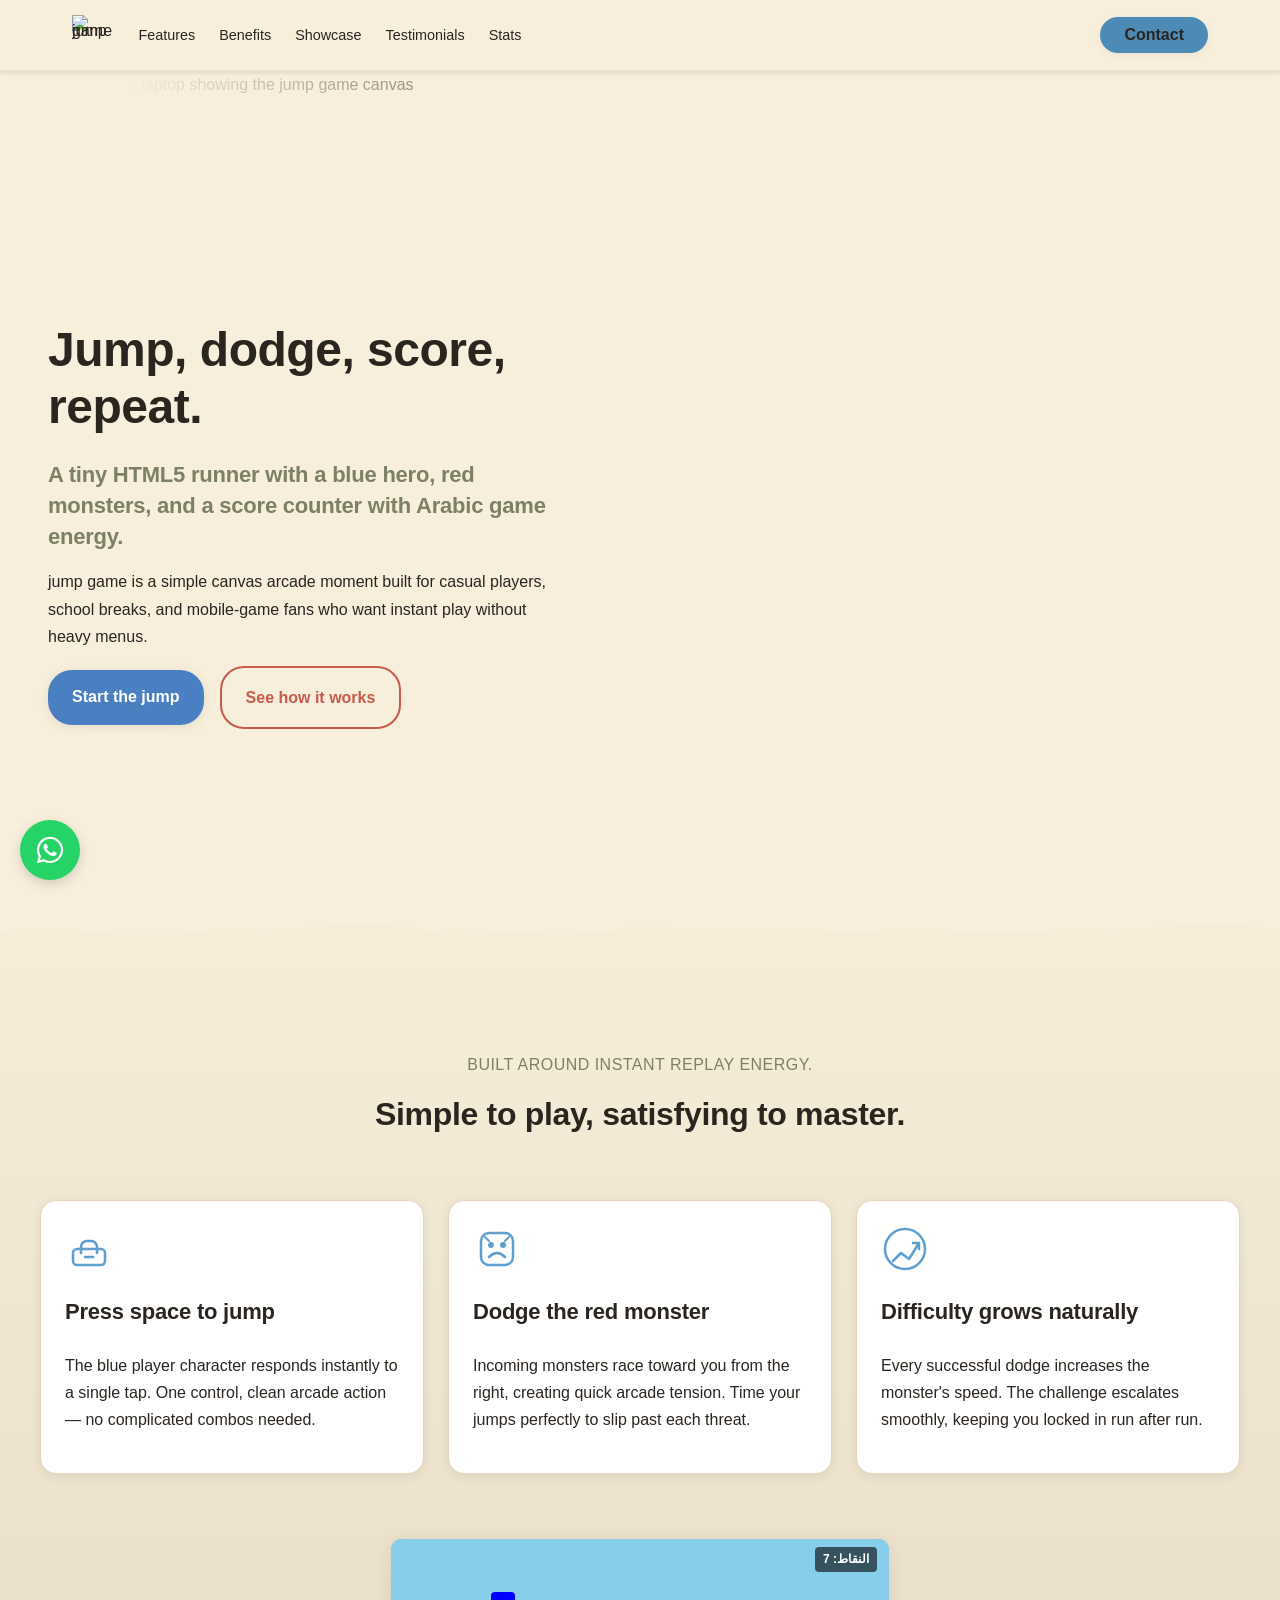
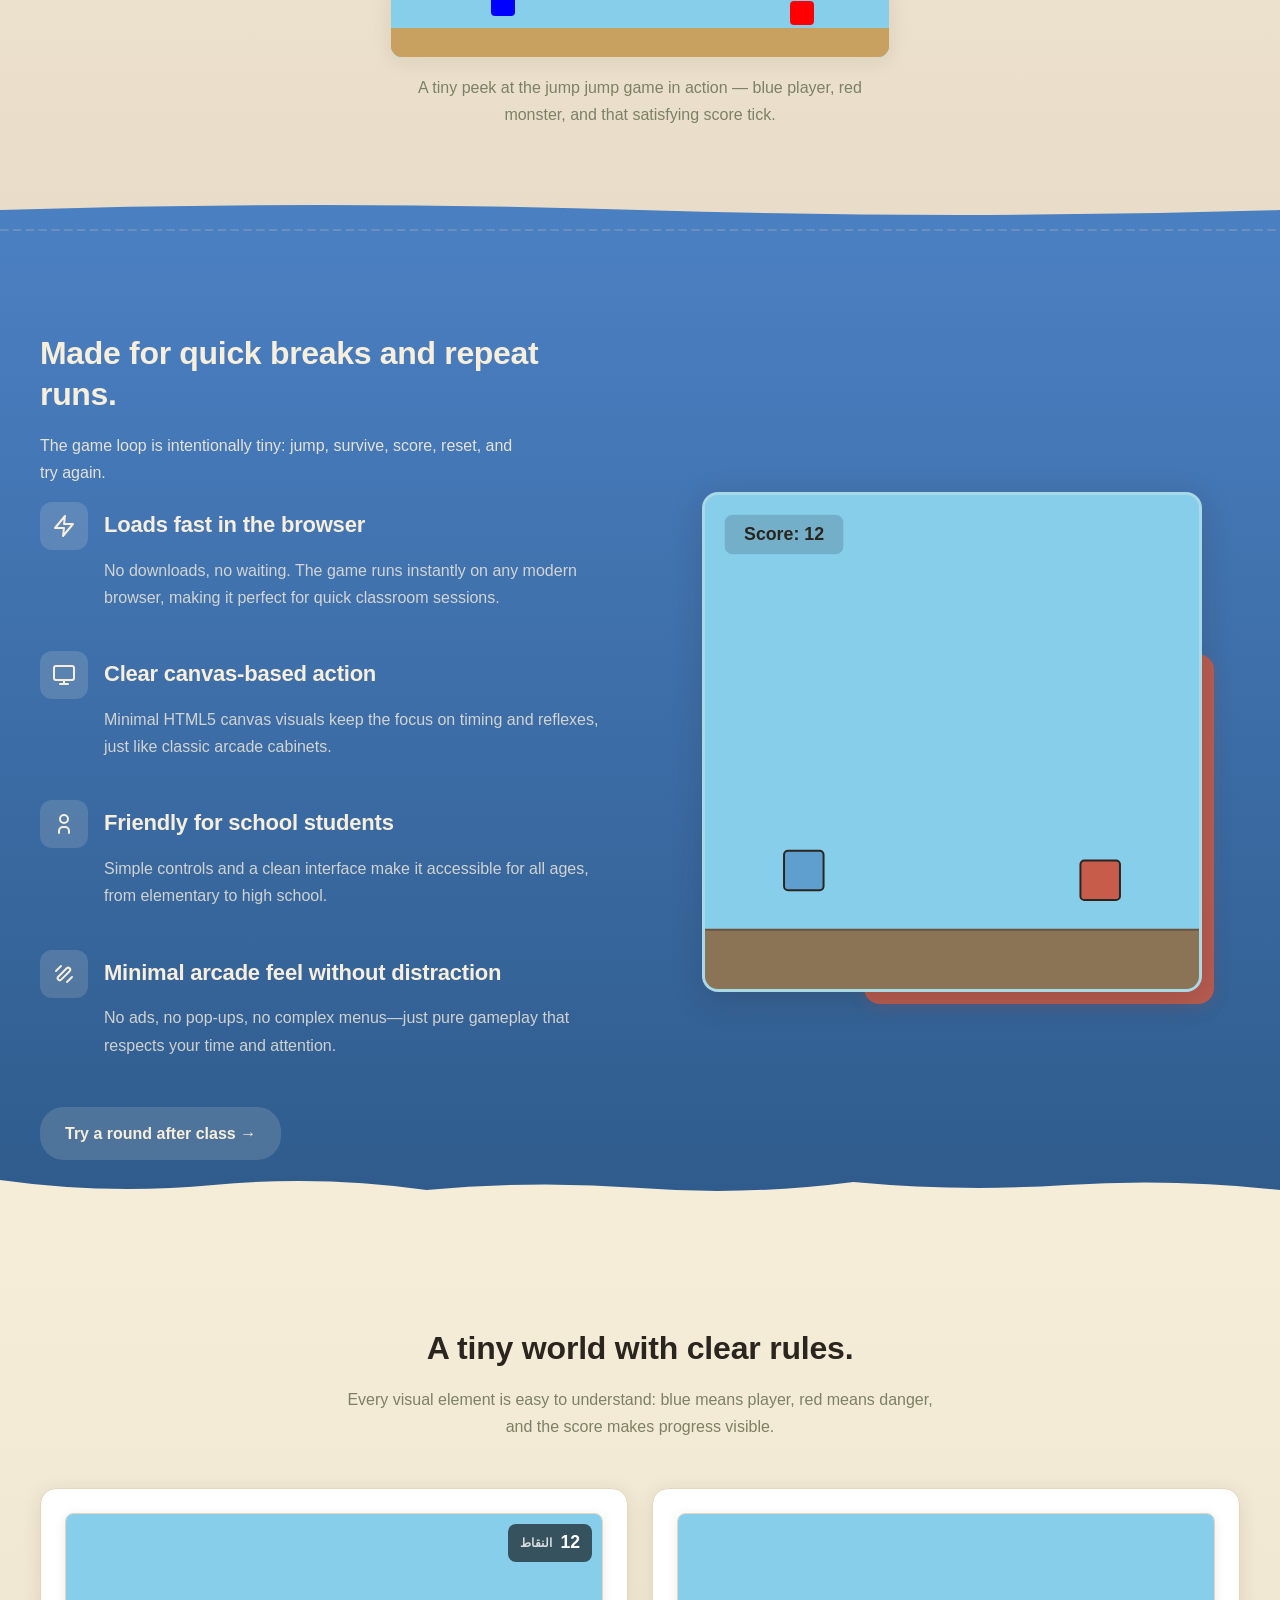
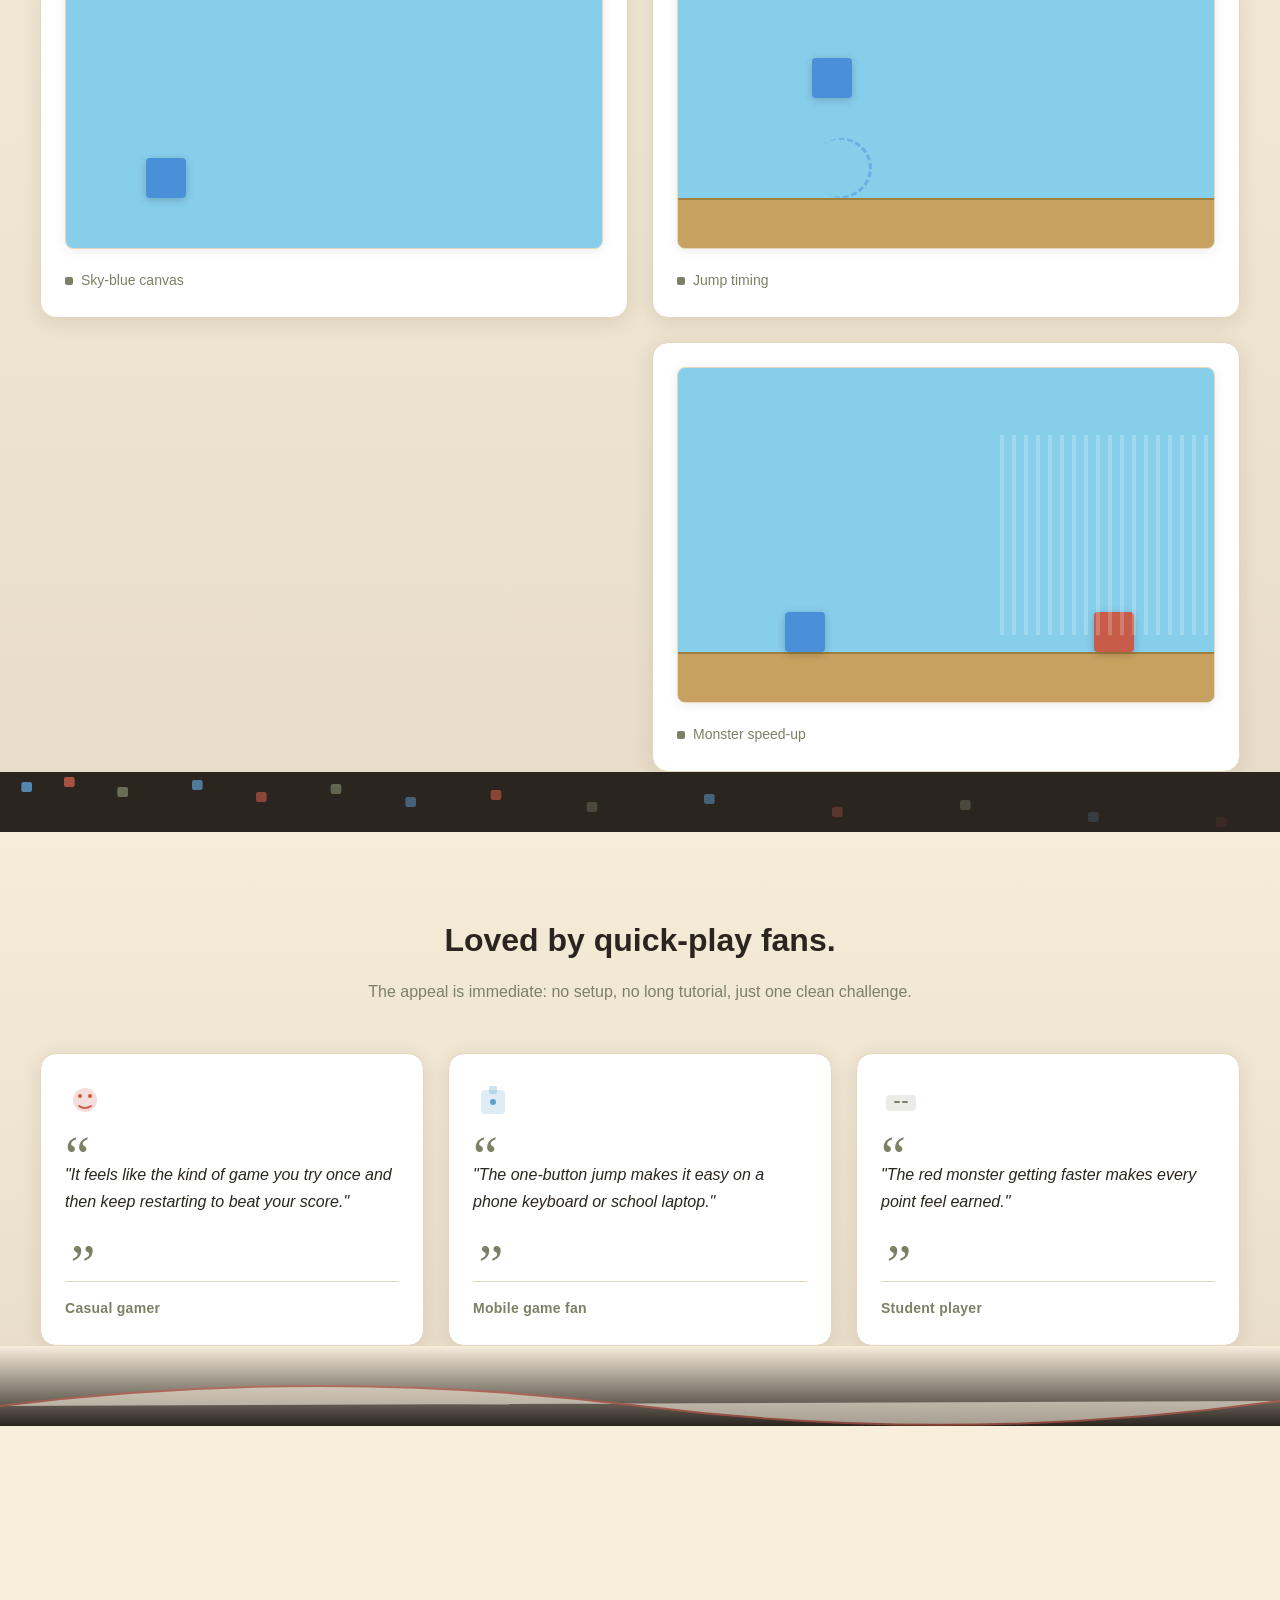
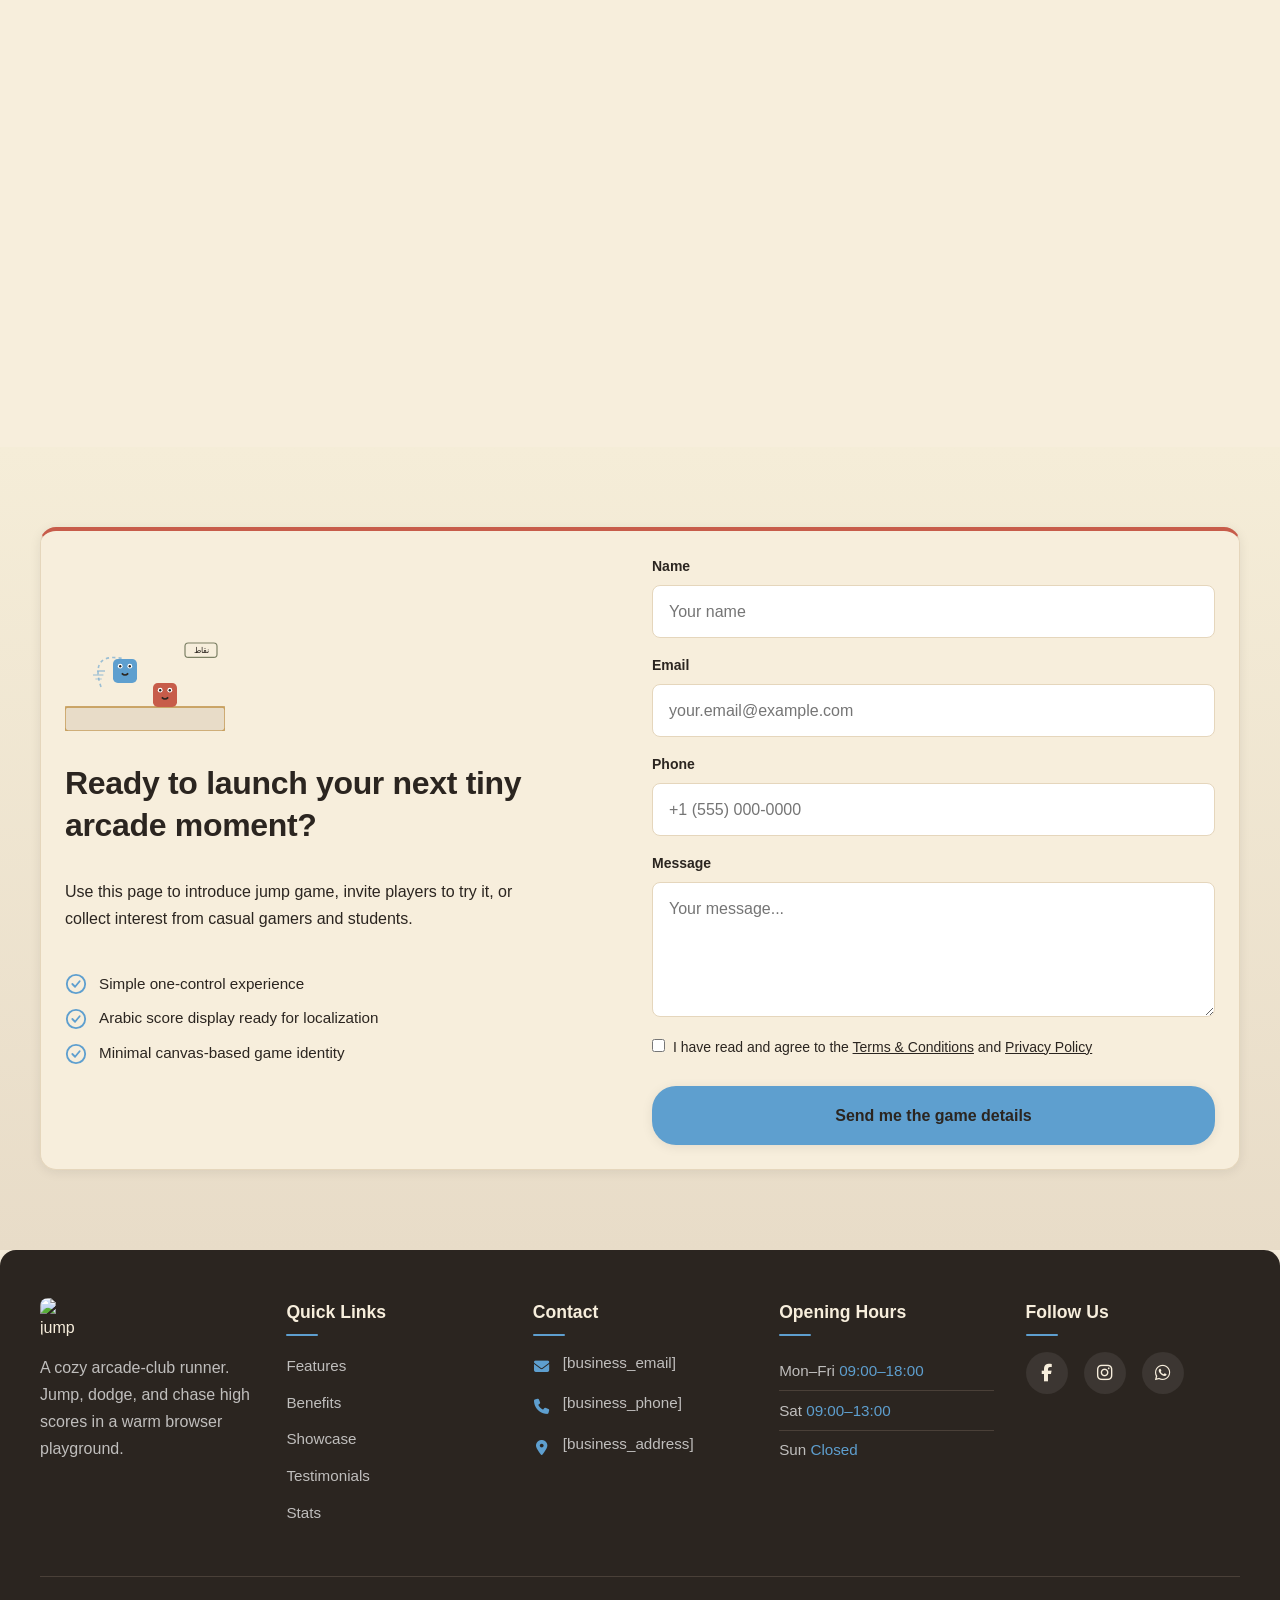
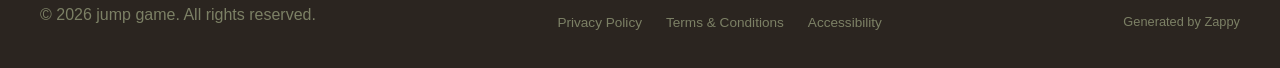
==== commit 2c69b118: "Incremental sync: 1 page(s) — update_button" ====
--- a/public/index.html
+++ b/public/index.html
@@ -1 +1 @@
-<!doctype html><html lang="en"><head><meta charset="UTF-8"><meta content="width=device-width,initial-scale=1" name="viewport"><meta content="index, follow" name="robots"><title>Jump Over Monsters &amp; Score High — jump game</title><meta content="Play the ultimate endless runner right in your browser! Hit spacebar to dodge speeding red monsters as you chase a new high score in Arabic numerals. Start jumping now!" name="description"><meta content="jump jump game, dino jump game, block jump game, box jump game, endless runner game" name="keywords"><link href="/assets/favicon.ico" rel="icon" type="image/x-icon"><link href="/assets/favicon-16x16.png" rel="icon" type="image/png" sizes="16x16"><link href="/assets/favicon-32x32.png" rel="icon" type="image/png" sizes="32x32"><link href="/assets/favicon-48x48.png" rel="icon" type="image/png" sizes="48x48"><link href="/assets/favicon-192x192.png" rel="icon" type="image/png" sizes="192x192"><link href="/assets/favicon-512x512.png" rel="icon" type="image/png" sizes="512x512"><link href="/assets/apple-touch-icon.png" rel="apple-touch-icon"><script>!function(){"use strict";var t="b94b8e31-97dd-41a1-896e-58a0c7aad8c4",e="https://api.zappy5.com/api/analytics/track",a=18e5,n=2592e6,o=!0,i=!0,r=!0;var s=function(){var e="zappy_visitor_"+t,a=null;try{if(a=localStorage.getItem(e)){var o=JSON.parse(a),i=Date.now();if(i-o.created<n)return o.lastSeen=i,localStorage.setItem(e,JSON.stringify(o)),o.id}}catch(t){console.warn("Zappy Analytics: LocalStorage not available")}var r="zv_"+Date.now()+"_"+Math.random().toString(36).substr(2,9);try{localStorage.setItem(e,JSON.stringify({id:r,created:Date.now(),lastSeen:Date.now()}))}catch(t){}return r}(),c=function(){var e="zappy_session_"+t,n=null;try{if(n=sessionStorage.getItem(e)){var o=JSON.parse(n),i=Date.now();if(i-o.timestamp<a)return o.timestamp=i,sessionStorage.setItem(e,JSON.stringify(o)),o.id}}catch(t){console.warn("Zappy Analytics: SessionStorage not available")}var r="zs_"+Date.now()+"_"+Math.random().toString(36).substr(2,9);try{sessionStorage.setItem(e,JSON.stringify({id:r,timestamp:Date.now()}))}catch(t){}return r}();function l(a,n){n=n||{};var o={website_id:t,event_type:a,page_path:window.location.pathname,referrer:document.referrer||"direct",visitor_id:s,session_id:c,metadata:n};if(navigator.sendBeacon){var i=new Blob([JSON.stringify(o)],{type:"application/json"});navigator.sendBeacon(e,i)}else fetch(e,{method:"POST",headers:{"Content-Type":"application/json"},body:JSON.stringify(o),keepalive:!0}).catch(function(t){console.warn("Zappy Analytics: Failed to track event",t)})}o&&l("pageview",{title:document.title,url:window.location.href}),i&&document.addEventListener("click",function(t){var e=t.target;if("BUTTON"===e.tagName||e.closest("button")){var a="BUTTON"===e.tagName?e:e.closest("button");l("click",{element:"button",text:a.textContent.trim().substring(0,100),id:a.id||null,class:a.className||null})}else if("A"===e.tagName||e.closest("a")){var n="A"===e.tagName?e:e.closest("a");l("navigation",{element:"link",text:n.textContent.trim().substring(0,100),href:n.href,external:n.hostname!==window.location.hostname})}},!0),r&&document.addEventListener("submit",function(t){var e=t.target;l("form_submit",{form_id:e.id||null,form_name:e.name||null,form_action:e.action||null,form_method:e.method||"GET"})},!0);var d=Date.now();window.addEventListener("beforeunload",function(){l("page_unload",{time_on_page:Math.floor((Date.now()-d)/1e3),page_path:window.location.pathname})}),window.zappyAnalytics={track:l,getVisitorId:function(){return s},getSessionId:function(){return c}}}()</script><script>!function(){"use strict";if(!window.zappyFireMarketingEvent){var t={begin_checkout:"checkout_started",purchase:"checkout_complete",add_to_cart:"add_to_cart",view_product:"view_product"},e={whatsapp_click:{ga4:"contact",meta:"Contact",gtm:"whatsapp_click",ecom:!1},phone_click:{ga4:"contact",meta:"Contact",gtm:"phone_click",ecom:!1},contact_form_submitted:{ga4:"generate_lead",meta:"Lead",gtm:"contact_form_submitted",ecom:!1},checkout_started:{ga4:"begin_checkout",meta:"InitiateCheckout",gtm:"begin_checkout",ecom:!0},checkout_complete:{ga4:"purchase",meta:"Purchase",gtm:"purchase",ecom:!0},product_inquiry:{ga4:"generate_lead",meta:"Lead",gtm:"product_inquiry",ecom:!1},add_to_cart:{ga4:"add_to_cart",meta:"AddToCart",gtm:"add_to_cart",ecom:!0},view_product:{ga4:"view_item",meta:"ViewContent",gtm:"view_item",ecom:!0}};window.zappyFireMarketingEvent=function(r,o,u){try{u=u||{};var p=t[r]||r,d=e[p];if(!d)return;if((o=o||{}).pagePath||o.page_path||(o.pagePath=a()),"checkout_complete"===p){var l=String(o.orderId||o.order_id||o.transaction_id||"");if(l&&function(t){if(!t)return!1;try{return"1"===sessionStorage.getItem(i(t))}catch(t){return!1}}(l))return;l&&function(t){if(t)try{sessionStorage.setItem(i(t),"1")}catch(t){}}(l)}if(!u.skipFirstParty)try{window.zappyAnalytics&&"function"==typeof window.zappyAnalytics.track&&window.zappyAnalytics.track(p,o)}catch(t){}try{if(window.dataLayer=window.dataLayer||[],d.ecom){var _=c(p,o),m={};_.transaction_id&&(m.transaction_id=_.transaction_id),null!=_.value&&(m.value=_.value),_.currency&&(m.currency=_.currency),_.items&&(m.items=_.items),window.dataLayer.push({event:d.gtm,ecommerce:m}),"checkout_complete"!==p&&"checkout_started"!==p||window.dataLayer.push({event:p,ecommerce:m})}else{var s={event:d.gtm};for(var h in o)Object.prototype.hasOwnProperty.call(o,h)&&(s[h]=o[h]);window.dataLayer.push(s)}}catch(t){}try{"function"==typeof window.gtag&&window.gtag("event",d.ga4,c(p,o))}catch(t){}try{"function"==typeof window.fbq&&window.fbq("track",d.meta,function(t,e){for(var r=n(e=e||{}),a=parseFloat(null!=e.value?e.value:null!=e.total?e.total:0)||0,c=String(e.currency||"USD").toUpperCase(),i=[],o=0,u=0;u<r.length;u++)r[u].item_id&&i.push(r[u].item_id),o+=r[u].quantity||1;if("checkout_complete"===t)return{value:a,currency:c,content_ids:i.length?i:void 0,content_type:"product",num_items:o||void 0,order_id:String(e.order_id||e.orderId||e.transaction_id||e.orderNumber||"")||void 0};if("checkout_started"===t)return{value:a,currency:c,content_ids:i.length?i:void 0,content_type:"product",num_items:o||parseInt(null!=e.itemCount?e.itemCount:0,10)||void 0};if("add_to_cart"===t){var p=String(e.productId||e.product_id||i[0]||"");return{value:a||(r[0]?r[0].price*r[0].quantity:0),currency:c,content_ids:p?[p]:i.length?i:void 0,content_type:"product",content_name:e.productName||e.product_name||r[0]&&r[0].item_name,num_items:parseInt(null!=e.quantity?e.quantity:o||1,10)||1}}if("view_product"===t){var d=String(e.productId||e.product_id||i[0]||"");return{value:a||parseFloat(null!=e.price?e.price:0)||0,currency:c,content_ids:d?[d]:i.length?i:void 0,content_type:"product",content_name:e.productName||e.product_name||r[0]&&r[0].item_name}}return"whatsapp_click"===t||"phone_click"===t?{content_name:"whatsapp_click"===t?"WhatsApp":"Phone",content_category:"contact"}:"contact_form_submitted"===t||"product_inquiry"===t?{content_name:"product_inquiry"===t?"Product inquiry":"Contact form",content_category:e.productName||e.product_name||void 0}:e}(p,o))}catch(t){}}catch(t){}};var r=Object.create(null);document.addEventListener("click",function(t){try{var e=t.target;if(!e)return;var r=u(e,".whatsapp-float, a.whatsapp-float, [data-zappy-whatsapp]"),n=function(t){for(var e=t;e&&e!==document;){if("A"===e.tagName)return e;e=e.parentElement}return null}(e),c=n&&n.href||"";if(r||n&&function(t){if(!t)return!1;var e=String(t).toLowerCase();return-1!==e.indexOf("wa.me/")||-1!==e.indexOf("api.whatsapp.com")||-1!==e.indexOf("whatsapp.com/send")||0===e.indexOf("whatsapp:")}(c)){if(!o("wa:"+c)){var i=r?"float":"link";window.zappyFireMarketingEvent("whatsapp_click",{source:i,href:c||null,pagePath:a()})}return}var p=u(e,".phone-header-btn, .nav-phone-btn, .call-btn, [data-zappy-phone]"),d="";if(n&&n.href&&0===String(n.href).toLowerCase().indexOf("tel:")?d=n.href:p&&p.href&&0===String(p.href).toLowerCase().indexOf("tel:")&&(d=p.href),p||d){var l="";return d&&(l=String(d).replace(/^tel:/i,"").trim()),void(o("tel:"+(l||p&&p.id||"btn"))||window.zappyFireMarketingEvent("phone_click",{source:p?"button":"link",phone:l||null,href:d||null,pagePath:a()}))}}catch(t){}},!0)}function a(){try{if(window.ZAPPY_CONFIG&&window.ZAPPY_CONFIG.currentPagePath)return window.ZAPPY_CONFIG.currentPagePath}catch(t){}try{return window.location.pathname||"/"}catch(t){return"/"}}function n(t){var e=(t=t||{}).items||t.cartItems||t.cart_items||t.lineItems||[];Array.isArray(e)||(e=[]);for(var r=[],a=0;a<e.length;a++){var n=e[a];if(n&&"object"==typeof n){var c=String(n.item_id||n.productId||n.product_id||n.id||"").trim(),i=String(n.item_name||n.productName||n.product_name||n.name||"").trim(),o=parseFloat(null!=n.price?n.price:null!=n.unitPrice?n.unitPrice:0)||0,u=Math.max(1,parseInt(null!=n.quantity?n.quantity:null!=n.qty?n.qty:1,10)||1);(c||i)&&r.push({item_id:c||i,item_name:i||c,price:o,quantity:u})}}return r}function c(t,e){var r=n(e=e||{}),c=parseFloat(null!=e.value?e.value:null!=e.total?e.total:0)||0,i=String(e.currency||"USD").toUpperCase();if("checkout_complete"===t)return{transaction_id:String(e.transaction_id||e.orderId||e.order_id||e.orderNumber||"")||void 0,value:c,currency:i,items:r};if("checkout_started"===t)return{value:c,currency:i,items:r};if("add_to_cart"===t){var o=r.length?r:[{item_id:String(e.productId||e.product_id||""),item_name:String(e.productName||e.product_name||""),price:parseFloat(null!=e.value?e.value:null!=e.price?e.price:0)||0,quantity:parseInt(null!=e.quantity?e.quantity:1,10)||1}].filter(function(t){return t.item_id||t.item_name});return{value:c||(o[0]?o[0].price*o[0].quantity:0),currency:i,items:o}}if("view_product"===t){var u=r.length?r:[{item_id:String(e.productId||e.product_id||""),item_name:String(e.productName||e.product_name||""),price:parseFloat(null!=e.price?e.price:null!=e.value?e.value:0)||0,quantity:1}].filter(function(t){return t.item_id||t.item_name});return{currency:i,value:c||(u[0]?u[0].price:0),items:u}}return"whatsapp_click"===t||"phone_click"===t?{method:"whatsapp_click"===t?"whatsapp":"phone",page_path:e.pagePath||a()}:"contact_form_submitted"===t||"product_inquiry"===t?{page_path:e.pagePath||a()}:e}function i(t){return"zappy_purchase_fired_"+String(t||"")}function o(t){var e=Date.now();return!!(r[t]&&e-r[t]<800)||(r[t]=e,!1)}function u(t,e){return t&&t.closest?t.closest(e):null}}()</script><meta content="Jump Over Monsters &amp; Score High — jump game" property="og:title"><meta content="Play the ultimate endless runner right in your browser! Hit spacebar to dodge speeding red monsters as you chase a new high score in Arabic numerals. Start jumping now!" property="og:description"><meta content="summary_large_image" name="twitter:card"><meta content="Jump Over Monsters &amp; Score High — jump game" name="twitter:title"><meta content="Play the ultimate endless runner right in your browser! Hit spacebar to dodge speeding red monsters as you chase a new high score in Arabic numerals. Start jumping now!" name="twitter:description"><meta content="website" property="og:type"><meta content="en_US" property="og:locale"><style>.skip-link{position:absolute;top:0;left:0;transform:translateY(-200%);padding:12px 18px;background:var(--bg-dark,#1a1a1a);color:var(--text-light,#fff);font-weight:600;border-radius:0 0 8px 0;z-index:10000}.skip-link:focus{transform:none;outline:2px solid var(--ring,#fff);outline-offset:2px}:focus-visible{outline:2px solid var(--ring,currentColor);outline-offset:3px}</style><link href="/assets/favicon.ico" rel="icon" type="image/x-icon"><link href="/assets/favicon-16x16.png" rel="icon" type="image/png" sizes="16x16"><link href="/assets/favicon-32x32.png" rel="icon" type="image/png" sizes="32x32"><link href="/assets/favicon-48x48.png" rel="icon" type="image/png" sizes="48x48"><link href="/assets/favicon-192x192.png" rel="icon" type="image/png" sizes="192x192"><link href="/assets/favicon-512x512.png" rel="icon" type="image/png" sizes="512x512"><link href="/assets/apple-touch-icon.png" rel="apple-touch-icon"><link href="https://cdn.jsdelivr.net/npm/vanilla-cookieconsent@3/dist/cookieconsent.css" rel="stylesheet"><style id="zappy-critical-above-fold-css">html{box-sizing:border-box;-webkit-text-size-adjust:100%}*,::after,::before{box-sizing:inherit}body{margin:0;min-width:320px;overflow-x:clip}img,svg,video{max-width:100%;height:auto}main{display:block}.container{width:min(100% - 32px,1200px);margin-inline:auto}.navbar,header .navbar,header[role=banner],nav.navbar{position:relative;z-index:1000;width:100%}.nav-container,.navbar .container{display:flex;align-items:center;justify-content:space-between;min-height:64px}.logo,.logo-link img{display:block;width:35px;height:35px;object-fit:contain}#navMenu,.nav-menu{list-style:none;margin:0;padding:0}#navMenu a,.nav-menu a,.navbar .nav-links a,.navbar a{color:inherit;text-decoration:none}#navMenu .sub-menu,.nav-menu .sub-menu,.navbar .sub-menu{display:none}.fa,.fa-brands,.fa-regular,.fa-solid,.fab,.far,.fas{display:inline-block;min-width:1em;text-align:center}html:not(#zappy-noop) .navbar:has(.nav-ecommerce-icons)>.phone-header-btn,html:not(#zappy-noop)[data-zappy-site-type=ecommerce] .phone-header-btn{display:none!important;visibility:hidden!important;width:0!important;height:0!important;pointer-events:none!important}.zappy-preview-empty-store-cta{display:none!important;visibility:hidden!important;height:0!important;max-height:0!important;overflow:hidden!important;margin:0!important;padding:0!important;border:0!important;box-shadow:none!important}.zappy-catalog-menu{background:var(--surface-color,var(--surface,linear-gradient(135deg,#f8f9fa 0,#fff 100%)));border-bottom:1px solid var(--border-color,#e5e7eb);padding:0;position:sticky;top:0;z-index:90}.zappy-catalog-menu.rtl,.zappy-catalog-menu[dir=rtl]{direction:rtl}.zappy-catalog-menu.ltr,.zappy-catalog-menu[dir=ltr]{direction:ltr}.catalog-menu-container{max-width:1440px;margin:0 auto;display:flex;align-items:center;gap:8px;padding:10px 24px;overflow:visible}.catalog-menu-categories,.catalog-menu-list{display:flex;align-items:center;gap:4px;flex-wrap:wrap;margin:0;padding:0;list-style:none}.catalog-menu-item{display:inline-flex;align-items:center;padding:8px 16px;font-size:14px;font-weight:500;color:var(--text-color,var(--text,#374151));text-decoration:none;border-radius:20px;white-space:nowrap}.catalog-menu-all{background:var(--primary-color,var(--primary,#111));color:var(--text-light,#fff)!important}.catalog-menu-parent{position:relative;display:inline-flex;align-items:center}.catalog-menu-trigger{display:inline-flex;align-items:center;gap:6px}.catalog-menu-chevron{flex-shrink:0}.catalog-menu-parent>.sub-menu{display:none!important;visibility:hidden!important;opacity:0!important;pointer-events:none!important}.hero-section,.index-hero-section,section[class*=hero]{position:relative;overflow:hidden}.hero-section,.index-hero-section{min-height:560px}section[data-hero-type*=fullscreen]{min-height:100vh}.hero-bg-image,.hero-bg-wrapper,section[class*=hero] [class*=hero-bg]{position:absolute;inset:0;width:100%;height:100%}.hero-bg-image img,.hero-bg-wrapper img,section[class*=hero] [data-hero-bg],section[class*=hero] img[data-hero-background=true]{width:100%!important;height:100%!important;object-fit:cover!important;display:block}.hero-content,section[class*=hero] .container{position:relative;z-index:2}@media(max-width:768px){:root{--header-height:72px;--total-header-height:72px;--zappy-mobile-menu-top:72px}html[data-zappy-site-type=ecommerce] body{padding-top:var(--total-header-height,72px)}html[data-zappy-site-type=ecommerce] body>.navbar:not(.zappy-catalog-menu),html[data-zappy-site-type=ecommerce] body>nav.navbar{position:fixed!important;top:0;left:0;right:0;z-index:100000;width:100%;margin-bottom:0}.zappy-catalog-menu{position:fixed;top:var(--header-height,72px);left:0;right:0;z-index:99999}.nav-container,.navbar .container{min-height:60px}#navMenu,.nav-menu{max-width:100vw;overflow-x:hidden}.hero-section,.index-hero-section,section[class*=hero],section[data-hero-type*=fullscreen]{min-height:100svh}.hero-bg-image,.hero-bg-wrapper,.hero-scrim{min-height:100svh}}:root{--nav-bg:#F7EEDC}.navbar{background-color:#f7eedc!important}/* ZAPPY_ANNOUNCEMENT_HEADER_OFFSET_CSS_V3 */ :root{--zappy-header-stack-height:calc(var(--zappy-announcement-height, 40px) + var(--header-height, 72px))}body:has(.zappy-announcement-bar) .navbar:not(.zappy-catalog-menu):not(.mobile-search-panel),body:has(.zappy-announcement-bar) header.navbar,body:has(.zappy-announcement-bar) nav.navbar:not(.zappy-catalog-menu){top:var(--zappy-announcement-height,40px)!important}[data-zappy-content-align]{display:flex!important;flex-direction:column!important}[data-zappy-content-align^=top-]{justify-content:flex-start!important}[data-zappy-content-align^=center-],[data-zappy-content-align^=lower-],[data-zappy-content-align^=upper-]{justify-content:center!important}[data-zappy-content-align^=bottom-]{justify-content:flex-end!important}[data-zappy-content-align$="-left"],[data-zappy-content-align$="-mid-left"]{align-items:flex-start!important;text-align:start!important}[data-zappy-content-align$="-center"]{align-items:center!important;text-align:center!important}[data-zappy-content-align$="-mid-right"],[data-zappy-content-align$="-right"]{align-items:flex-end!important;text-align:end!important}[data-zappy-content-align] [data-zappy-align-target]{margin-left:auto;margin-right:auto}[data-zappy-content-align$="-center"] [data-zappy-align-target],[data-zappy-content-align$="-center"] [data-zappy-align-target]>*{text-align:center!important}</style><link href="/styles.css" rel="stylesheet"><script>window.ZAPPY_WEBSITE_ID="b94b8e31-97dd-41a1-896e-58a0c7aad8c4",window.ZAPPY_API_BASE="https://api.zappy5.com"</script><link href="/assets/site-image-home-hero-image-1.webp" rel="preload" as="image" fetchpriority="high"><style id="zappy-dropdown-submenu-styles">#navMenu li:has(.sub-menu),.nav-menu li:has(.sub-menu),.navbar li:has(.sub-menu),nav li:has(.sub-menu){position:relative}#navMenu .sub-menu,.nav-menu .sub-menu,.navbar .sub-menu,nav .sub-menu{display:block!important;position:absolute!important;top:100%;left:0;min-width:220px;border-radius:8px;box-shadow:0 8px 25px rgba(0,0,0,.15);padding:8px 0;opacity:0;visibility:hidden;transform:translateY(10px);transition:all .3s ease;z-index:1000;list-style:none;pointer-events:none}#navMenu li:hover>.sub-menu,.nav-menu li:hover>.sub-menu,.navbar li:hover>.sub-menu,nav li:hover>.sub-menu{opacity:1!important;visibility:visible!important;transform:translateY(0)!important;pointer-events:auto!important}.sub-menu li{list-style:none;margin:0;padding:0}.sub-menu a{display:block!important;padding:10px 16px!important;color:var(--text-dark,#333)!important;font-weight:500;text-decoration:none;white-space:nowrap;transition:background-color .2s}.sub-menu .zappy-nav-child>a{padding-left:28px!important;font-size:.9em!important;opacity:.85!important}[dir=rtl] .sub-menu .zappy-nav-child>a,html[lang=ar] .sub-menu .zappy-nav-child>a,html[lang=he] .sub-menu .zappy-nav-child>a{padding-left:10px!important;padding-right:28px!important}.sub-menu .zappy-nav-parent>a{font-weight:600!important}.sub-menu a:hover{background-color:#f5f5f5}[dir=rtl] .nav-menu .sub-menu,[dir=rtl] .navbar .sub-menu,[dir=rtl] nav .sub-menu,html[lang=ar] .nav-menu .sub-menu,html[lang=ar] .navbar .sub-menu,html[lang=ar] nav .sub-menu,html[lang=he] .nav-menu .sub-menu,html[lang=he] .navbar .sub-menu,html[lang=he] nav .sub-menu{left:auto!important;right:0!important}.sub-menu:empty,.sub-menu:not(:has(li)):not(:has(> a)),.sub-menu:not(:has(li:not(.zappy-hidden-menu-item))):not(:has(> a)){display:none!important;opacity:0!important;visibility:hidden!important;pointer-events:none!important}li:has(.menu-group-title):hover>.sub-menu{opacity:1!important;visibility:visible!important;transform:translateY(0)!important;pointer-events:auto!important}#navMenu>li>.menu-group-title,.nav-menu>li>.menu-group-title{display:inline-block;padding:.5rem 1rem;cursor:default;user-select:none}@media (max-width:768px){#navMenu .sub-menu,.nav-menu .sub-menu,.navbar .sub-menu,nav .sub-menu{position:static!important;transform:none!important;box-shadow:none!important;background:0 0!important;max-height:0;overflow:hidden;opacity:0;visibility:hidden;transition:max-height .3s ease,opacity .3s ease;padding:0!important;border-radius:0!important}#navMenu .sub-menu.mobile-expanded,.nav-menu .sub-menu.mobile-expanded,.navbar .sub-menu.mobile-expanded{max-height:none!important;overflow-y:visible!important;opacity:1!important;visibility:visible!important;padding:8px 0 8px 16px!important}[dir=rtl] .sub-menu.mobile-expanded,html[lang=he] .sub-menu.mobile-expanded{padding:8px 16px 8px 0!important}#navMenu li:hover>.sub-menu,.nav-menu li:hover>.sub-menu,.navbar li:hover>.sub-menu,nav li:hover>.sub-menu{opacity:0;visibility:hidden;pointer-events:none}#navMenu li>.sub-menu.mobile-expanded,.nav-menu li>.sub-menu.mobile-expanded,.navbar li>.sub-menu.mobile-expanded,nav li>.sub-menu.mobile-expanded{opacity:1!important;visibility:visible!important;pointer-events:auto!important}#navMenu li:has(.sub-menu),.nav-menu li:has(.sub-menu),.navbar li:has(.sub-menu),nav li:has(.sub-menu){display:flex!important;flex-wrap:wrap!important;align-items:center!important;position:relative!important;min-height:44px!important}#navMenu li:has(.sub-menu)>a,.nav-menu li:has(.sub-menu)>a,.navbar li:has(.sub-menu)>a,nav li:has(.sub-menu)>a{flex:1!important;min-width:0!important}#navMenu li:has(.sub-menu)>.menu-group-title,.nav-menu li:has(.sub-menu)>.menu-group-title,.navbar li:has(.sub-menu)>.menu-group-title,nav li:has(.sub-menu)>.menu-group-title{flex:1!important;min-width:0!important;display:flex!important;align-items:center!important;padding:12px 16px!important;min-height:44px!important;line-height:1.4!important;font-weight:600!important;box-sizing:border-box!important}#navMenu li:has(.sub-menu)>.sub-menu,.nav-menu li:has(.sub-menu)>.sub-menu,.navbar li:has(.sub-menu)>.sub-menu,nav li:has(.sub-menu)>.sub-menu{flex-basis:100%!important;width:100%!important}#navMenu li:has(.sub-menu)>a [class*=arrow],#navMenu li:has(.sub-menu)>a [class*=chevron],.nav-menu li:has(.sub-menu)>a .fa-angle-down,.nav-menu li:has(.sub-menu)>a .fa-chevron-down,.nav-menu li:has(.sub-menu)>a [class*=arrow],.nav-menu li:has(.sub-menu)>a [class*=chevron],nav li:has(.sub-menu)>a [class*=arrow],nav li:has(.sub-menu)>a [class*=chevron]{display:none!important;visibility:hidden!important}.mobile-submenu-toggle{display:flex!important;align-items:center!important;justify-content:center!important;width:44px!important;height:auto!important;background:0 0!important;border:none!important;cursor:pointer!important;color:var(--text-dark)!important;position:static!important;flex-shrink:0!important;align-self:stretch!important;z-index:2!important;padding:0!important;margin:0!important}.mobile-submenu-toggle::after{content:''!important;width:0!important;height:0!important;border-left:6px solid transparent!important;border-right:6px solid transparent!important;border-top:7px solid currentColor!important;transition:transform .3s ease!important}.mobile-submenu-toggle.expanded::after{transform:rotate(180deg)!important}.sub-menu a{padding:10px 0!important;display:block!important;color:var(--text-dark)!important;white-space:normal!important}.sub-menu .zappy-nav-child>a{padding-left:28px!important;font-size:.9em!important;opacity:.85!important}[dir=rtl] .sub-menu .zappy-nav-child>a,html[lang=ar] .sub-menu .zappy-nav-child>a,html[lang=he] .sub-menu .zappy-nav-child>a{padding-left:0!important;padding-right:28px!important}.sub-menu .zappy-nav-parent>a{font-weight:600!important}#navMenu.active,.nav-menu.active{max-width:100vw!important;overflow-x:hidden!important;box-sizing:border-box!important}.navbar .sub-menu li a,.zappy-products-dropdown .sub-menu a,nav.navbar .sub-menu li a{color:var(--text-dark)!important}}@media (min-width:769px){.mobile-submenu-toggle{display:none!important}}</style><style id="zappy-widget-visibility">html[dir=rtl] .whatsapp-float{right:20px!important;left:auto!important}html:not([dir]) .whatsapp-float,html[dir=ltr] .whatsapp-float{left:20px!important;right:auto!important}html[dir=rtl] #mic-access-tool-general-button,html[dir=rtl] #mic-init-access-tool #mic-access-tool-general-button,html[dir=rtl] #mic-init-access-tool .mic-access-tool-general-button,html[dir=rtl] ._access-icon,html[dir=rtl] .mic-access-tool-general-button{left:20px!important;right:auto!important}html:not([dir]) #mic-access-tool-general-button,html:not([dir]) #mic-init-access-tool #mic-access-tool-general-button,html:not([dir]) #mic-init-access-tool .mic-access-tool-general-button,html:not([dir]) ._access-icon,html:not([dir]) .mic-access-tool-general-button,html[dir=ltr] #mic-access-tool-general-button,html[dir=ltr] #mic-init-access-tool #mic-access-tool-general-button,html[dir=ltr] #mic-init-access-tool .mic-access-tool-general-button,html[dir=ltr] ._access-icon,html[dir=ltr] .mic-access-tool-general-button{right:20px!important;left:auto!important}@media (max-width:768px){.whatsapp-float{display:flex!important}}@media (min-width:769px){.whatsapp-float{display:flex!important}}@media (max-width:768px){#mic-access-tool-general-button,#mic-init-access-tool #mic-access-tool-general-button,#mic-init-access-tool .mic-access-tool-general-button,._access-icon,.mic-access-tool-general-button{display:flex!important;visibility:visible!important;opacity:1!important;pointer-events:auto!important}#mic-access-tool-box.opened-mic-access-tool,#mic-init-access-tool #mic-access-tool-box.opened-mic-access-tool,.mic-access-tool-box.opened-mic-access-tool{visibility:visible!important;opacity:1!important;pointer-events:auto!important}}@media (min-width:769px){#mic-access-tool-general-button,#mic-init-access-tool #mic-access-tool-general-button,#mic-init-access-tool .mic-access-tool-general-button,._access-icon,.mic-access-tool-general-button{display:flex!important;visibility:visible!important;opacity:1!important;pointer-events:auto!important}#mic-access-tool-box.opened-mic-access-tool,#mic-init-access-tool #mic-access-tool-box.opened-mic-access-tool,.mic-access-tool-box.opened-mic-access-tool{visibility:visible!important;opacity:1!important;pointer-events:auto!important}}</style></head><body><a href="#main" class="skip-link">Skip to main content</a><nav class="navbar"><button class="mobile-toggle" aria-label="Menu" data-element-id="btn-1784985693964-mjwzsykjd" data-element-type="button" data-native-element="true" id="mobileToggle"><svg viewBox="0 0 24 24" fill="none" height="24" width="24" style="width:24px !important;height:24px !important;display:block !important" class="hamburger-icon"><path d="M3 12h18M3 6h18M3 18h18" stroke="currentColor" stroke-width="2" stroke-linecap="round"></path></svg> <svg viewBox="0 0 24 24" fill="none" height="24" width="24" style="width:24px !important;height:24px !important;display:none !important" class="close-icon"><path d="M18 6L6 18M6 6l12 12" stroke="currentColor" stroke-width="2" stroke-linecap="round"></path></svg></button> <button class="phone-header-btn" aria-label="Call" data-element-id="btn-1784985693964-rq9616edq" data-element-type="button" data-native-element="true" data-phone="[business_phone]"><svg viewBox="0 0 24 24" fill="currentColor" height="24" width="24" style="width:24px;height:24px"><path d="M22 16.92v3a2 2 0 0 1-2.18 2 19.79 19.79 0 0 1-8.63-3.07 19.5 19.5 0 0 1-6-6 19.79 19.79 0 0 1-3.07-8.67A2 2 0 0 1 4.11 2h3a2 2 0 0 1 2 1.72 12.84 12.84 0 0 0 .7 2.81 2 2 0 0 1-.45 2.11L8.09 9.91a16 16 0 0 0 6 6l1.27-1.27a2 2 0 0 1 2.11-.45 12.84 12.84 0 0 0 2.81.7A2 2 0 0 1 22 16.92z"></path></svg></button><div class="nav-container"><div class="nav-brand"><a href="/" class="logo-link"><img alt="jump game" class="logo" decoding="async" height="35" src="/assets/site-image-home-image-1.webp" width="35" data-image-type="logo"></a></div><ul class="nav-menu" id="navMenu"><li><a href="#features">Features</a></li><li><a href="#benefits">Benefits</a></li><li><a href="#showcase">Showcase</a></li><li><a href="#testimonials">Testimonials</a></li><li><a href="#stats">Stats</a></li></ul><div class="nav-cta-container"><li class="nav-cta-item"><a href="#contact" class="nav-cta-btn" data-element-id="btn-1784985693964-3i7nsm5kh" data-element-type="button" data-native-element="true" data-text-color="rgb(43, 37, 32)" style="border-color:rgb(75, 139, 181) !important;color:rgb(43, 37, 32) !important;background-color:rgb(75, 139, 181) !important;background-image:none !important">Contact</a></li></div></div></nav><script>window.addEventListener("load",function(){const e=document.querySelector(".navbar, nav, header");if(!e)return void console.log("[Navbar] Navbar element not found");let t=document.getElementById("mobileToggle")||document.querySelector(".mobile-toggle")||document.querySelector(".hamburger")||document.querySelector(".hamburger-menu")||document.querySelector(".menu-toggle")||document.querySelector(".burger-menu")||document.querySelector('[aria-label="Menu"]')||document.querySelector('[aria-label="תפריט"]');const o=document.querySelector(".phone-header-btn"),n=window.getComputedStyle(e);let r=n.backgroundColor;if(console.log("[Navbar] Initial navbar background:",r),"transparent"===r||"rgba(0, 0, 0, 0)"===r||r.startsWith("rgba")&&r.includes(", 0)")){const e=n.backgroundImage;if(e&&"none"!==e)console.log("[Navbar] Navbar has background image/gradient, using dark text"),r="rgb(240, 240, 240)";else{const e=window.getComputedStyle(document.body).backgroundColor;console.log("[Navbar] Navbar transparent, using body background:",e),r=e}}const a=r.match(/\d+/g);if(a&&a.length>=3){const e=(.299*parseInt(a[0])+.587*parseInt(a[1])+.114*parseInt(a[2]))/255;console.log("[Navbar] Mobile button colors preserved from Claude CSS (luminance:",e.toFixed(2)+")");const n=document.createElement("style");n.id="zappy-mobile-nav-fix";document.documentElement.lang;document.documentElement.dir,n.textContent='\n        /* Hide mobile buttons on desktop, show only on mobile */\n        @media (min-width: 769px) {\n          .mobile-toggle,\n          .phone-header-btn {\n            display: none !important;\n          }\n        }\n        \n        /* Show and position mobile buttons correctly on mobile */\n        @media (max-width: 768px) {\n          .navbar,\n          nav.navbar {\n            min-height: 70px !important;\n          }\n\n          .mobile-toggle,\n          .phone-header-btn {\n            position: absolute !important;\n            top: 0 !important;\n            bottom: 0 !important;\n            margin-top: auto !important;\n            margin-bottom: auto !important;\n            transform: none !important;\n            z-index: 1001 !important;\n            display: flex !important;\n            align-items: center !important;\n            justify-content: center !important;\n            width: 36px !important;\n            height: 36px !important;\n            border-radius: 50% !important;\n            border: none !important;\n            cursor: pointer !important;\n            padding: 6px !important;\n            background: none !important;\n            color: var(--nav-text, var(--text-dark)) !important;\n            touch-action: manipulation !important;\n            -webkit-tap-highlight-color: transparent !important;\n          }\n\n          html[data-zappy-site-type="ecommerce"] .phone-header-btn,\n          body[data-zappy-site-type="ecommerce"] .phone-header-btn,\n          html[data-zappy-site-type="ecommerce"] header .phone-header-btn,\n          html[data-zappy-site-type="ecommerce"] nav .phone-header-btn {\n            display: none !important;\n            visibility: hidden !important;\n            width: 0 !important;\n            height: 0 !important;\n            min-width: 0 !important;\n            overflow: hidden !important;\n          }\n          \n          /* LTR positioning (default): hamburger LEFT, phone RIGHT */\n          html:not([dir="rtl"]):not([lang="he"]):not([lang="ar"]) .mobile-toggle,\n          html[dir="ltr"] .mobile-toggle {\n            left: 12px !important;\n            right: auto !important;\n          }\n          html:not([dir="rtl"]):not([lang="he"]):not([lang="ar"]) .phone-header-btn,\n          html[dir="ltr"] .phone-header-btn {\n            right: 12px !important;\n            left: auto !important;\n          }\n          \n          /* RTL positioning: hamburger RIGHT, phone LEFT */\n          html[dir="rtl"] .mobile-toggle,\n          html[lang="he"] .mobile-toggle,\n          html[lang="ar"] .mobile-toggle {\n            right: 12px !important;\n            left: auto !important;\n          }\n          html[dir="rtl"] .phone-header-btn,\n          html[lang="he"] .phone-header-btn,\n          html[lang="ar"] .phone-header-btn {\n            left: 12px !important;\n            right: auto !important;\n          }\n          \n          /* CRITICAL: Ensure nav-container has min-height on mobile */\n          /* All children are positioned absolutely/fixed on mobile, so height:auto collapses to 0 */\n          .nav-container {\n            min-height: 70px !important;\n            position: relative !important;\n          }\n          \n          /* Ensure SVG icons are properly sized and inherit color */\n          .mobile-toggle svg,\n          .phone-header-btn svg {\n            width: 24px !important;\n            height: 24px !important;\n            /* Don\'t force display - let JavaScript control hamburger/close toggle */\n          }\n          \n          /* Reset nav-cta-container on mobile - remove desktop box-shadow/padding */\n          /* that creates a visible ghost box when CTA button is hidden */\n          .nav-cta-container {\n            box-shadow: none !important;\n            padding: 0 !important;\n          }\n          \n          /* Hide nav-cta-container entirely on mobile when there\'s no lang-switcher */\n          /* (only the CTA button is inside, and it\'s hidden on mobile) */\n          .nav-cta-container:not(:has(.lang-switcher)) {\n            display: none !important;\n          }\n          \n          /* CRITICAL: Prevent hero image fade gradient from bleeding over headline text */\n          /* The .image-fade-gradient has bottom: -30px (extends below parent) */\n          /* On mobile stacked layout, this overlaps the h1 text below the image */\n          .hero-image-column {\n            overflow: hidden !important;\n          }\n          .image-fade-gradient {\n            bottom: 0 !important;\n          }\n          \n          /* Hide desktop language switcher on mobile - hamburger menu handles it */\n          /* High specificity to override stored CSS */\n          .lang-switcher,\n          .nav-cta-container .lang-switcher,\n          .nav-container .lang-switcher,\n          .navbar .lang-switcher,\n          .navbar .nav-cta-container .lang-switcher {\n            display: none !important;\n          }\n        }\n      ';const r=document.getElementById("zappy-mobile-nav-fix");r&&r.remove(),document.head.appendChild(n),console.log("[Navbar] Critical CSS injected for mobile nav positioning");const i=window.innerWidth<=768;if(t){const e=t.querySelector(".hamburger-icon"),o=t.querySelector(".close-icon");e&&(e.style.setProperty("width","24px","important"),e.style.setProperty("height","24px","important"),e.style.setProperty("display","block","important")),o&&(o.style.setProperty("width","24px","important"),o.style.setProperty("height","24px","important"),o.style.setProperty("display","none","important")),i?(t.style.setProperty("position","absolute","important"),t.style.setProperty("top","0","important"),t.style.setProperty("bottom","0","important"),t.style.setProperty("margin-top","auto","important"),t.style.setProperty("margin-bottom","auto","important"),t.style.setProperty("transform","none","important"),t.style.setProperty("z-index","1001","important"),t.style.removeProperty("left"),t.style.removeProperty("right"),console.log("[Navbar] Mobile toggle positioning applied (mobile viewport)")):(t.style.removeProperty("position"),t.style.removeProperty("top"),t.style.removeProperty("transform"),t.style.removeProperty("z-index"),t.style.removeProperty("left"),t.style.removeProperty("right"),console.log("[Navbar] Desktop viewport - cleared mobile toggle inline positioning"))}if(o){const e=o.querySelector("svg");e&&(e.style.width="24px",e.style.height="24px",e.setAttribute("width","24"),e.setAttribute("height","24")),i?(o.style.setProperty("position","absolute","important"),o.style.setProperty("top","0","important"),o.style.setProperty("bottom","0","important"),o.style.setProperty("margin-top","auto","important"),o.style.setProperty("margin-bottom","auto","important"),o.style.setProperty("transform","none","important"),o.style.setProperty("z-index","1001","important"),o.style.removeProperty("left"),o.style.removeProperty("right"),console.log("[Navbar] Phone button positioning applied (mobile viewport)")):(o.style.removeProperty("position"),o.style.removeProperty("top"),o.style.removeProperty("transform"),o.style.removeProperty("z-index"),o.style.removeProperty("left"),o.style.removeProperty("right"),console.log("[Navbar] Desktop viewport - cleared phone button inline positioning"))}}else console.log("[Navbar] Could not parse background color:",r);t=document.getElementById("mobileToggle")||document.querySelector(".mobile-toggle")||document.querySelector(".hamburger")||document.querySelector(".hamburger-menu")||document.querySelector(".menu-toggle")||document.querySelector(".burger-menu")||document.querySelector('[aria-label="Menu"]')||document.querySelector('[aria-label="תפריט"]');const i=document.getElementById("navMenu")||document.querySelector(".nav-menu")||document.querySelector(".nav-links")||document.querySelector("nav ul:not(.submenu)");if(!t||!i)return void console.log("[Navbar] Mobile toggle or menu not found:",{toggle:!!t,menu:!!i});i.id||(i.id="navMenu"),console.log("[Navbar] Initializing mobile menu...");const l=t.cloneNode(!0);t.parentNode.replaceChild(l,t);var s=0;function p(e){var t=Date.now();t-s<300||(s=t,function(e){e.preventDefault(),e.stopPropagation();const t=l.querySelector(".hamburger-icon"),o=l.querySelector(".close-icon");i.classList.contains("active")?(i.classList.remove("active"),t&&t.style.setProperty("display","block","important"),o&&o.style.setProperty("display","none","important"),document.body.style.overflow="",document.body.classList.remove("menu-open"),console.log("[Navbar] Menu closed")):(i.classList.add("active"),t&&t.style.setProperty("display","none","important"),o&&o.style.setProperty("display","block","important"),document.body.style.overflow="hidden",document.body.classList.add("menu-open"),console.log("[Navbar] Menu opened"))}(e))}l.addEventListener("click",p),l.addEventListener("touchend",p),document.addEventListener("keydown",function(e){if(("Escape"===e.key||"Esc"===e.key)&&i.classList.contains("active")){const e=l.querySelector(".hamburger-icon"),t=l.querySelector(".close-icon");i.classList.remove("active"),e&&e.style.setProperty("display","block","important"),t&&t.style.setProperty("display","none","important"),document.body.style.overflow="",document.body.classList.remove("menu-open"),console.log("[Navbar] Menu closed (Escape)")}}),i.querySelectorAll("a").forEach(function(e){e.addEventListener("click",function(){if("#"===this.getAttribute("href"))return;const e=l.querySelector(".hamburger-icon"),t=l.querySelector(".close-icon");i.classList.remove("active"),e&&e.style.setProperty("display","block","important"),t&&t.style.setProperty("display","none","important"),document.body.style.overflow="",document.body.classList.remove("menu-open"),console.log("[Navbar] Menu closed (link clicked)")})});var m=i.querySelectorAll(".dropdown-toggle");m.forEach(function(e){e.addEventListener("click",function(e){e.preventDefault(),e.stopPropagation();var t=this.closest(".nav-dropdown");t&&(t.parentNode.querySelectorAll(".nav-dropdown.open").forEach(function(e){e!==t&&e.classList.remove("open")}),t.classList.toggle("open"),console.log("[Navbar] Dropdown toggled:",t.classList.contains("open")?"open":"closed"))})}),document.addEventListener("click",function(e){e.target.closest(".nav-dropdown")||document.querySelectorAll(".nav-dropdown.open").forEach(function(e){e.classList.remove("open")})}),console.log("[Navbar] Dropdown handlers initialized for "+m.length+" dropdowns"),o&&o.addEventListener("click",function(){const e=document.querySelectorAll('a[href^="tel:"]'),t=e.length>0?e[0].getAttribute("href").replace("tel:",""):"[business_phone]";window.location.href="tel:"+t,console.log("[Navbar] Phone button clicked")}),console.log("[Navbar] Mobile menu initialized successfully")})</script><main id="main"><section class="home-hero-section" data-band-index="0" data-layout-spec="Home-hero" id="hero" data-hero-treatment="fade-bleed" data-hero-type="fullscreen-scrim" style="--hero-fade-color:var(--bg-light)"><img alt="Cozy desk with a laptop showing the jump game canvas" class="hero-fade-img" decoding="async" height="600" src="/assets/site-image-home-hero-image-1.webp" width="1200" data-context="A cozy, softly lit desk scene in a warm after-school room. On the desk, a laptop or tablet screen displays a simple sky-blue HTML5 canvas game: a small blue square character jumping over a small red square monster, with a minimalist Arabic score counter visible. The desk has a notebook, a pencil, and gentle afternoon light. The overall mood is calm, inviting, and nostalgic, not aggressive or neon." data-hero-bg="true" data-placeholder="home-hero-image-1" fetchpriority="high" loading="eager"><div class="hero-fade-content"><h1 class="display-xl">Jump, dodge, score, repeat.</h1><h3>A tiny HTML5 runner with a blue hero, red monsters, and a score counter with Arabic game energy.</h3><p>jump game is a simple canvas arcade moment built for casual players, school breaks, and mobile-game fans who want instant play without heavy menus.</p><div class="hero-cta-row"><a href="#contact" class="btn-primary">Start the jump</a> <a href="#features" class="btn-secondary">See how it works</a></div></div><div class="home-hero-divider-wrapper"><svg viewBox="0 0 1200 80" xmlns="http://www.w3.org/2000/svg" preserveAspectRatio="none" aria-hidden="true" data-no-icon-edit="true"><path d="M0,80 L0,40 Q50,35 100,42 T200,38 Q250,42 300,35 T400,40 Q450,38 500,42 T600,35 Q650,40 700,38 T800,42 Q850,35 900,40 T1000,38 Q1050,42 1100,35 T1200,40 L1200,80 Z" fill="#F5EDD8"></path></svg></div></section><section class="home-features-section" data-band-index="1" data-layout-spec="Home-features" id="features"><div class="home-features-section__container"><div class="home-features-section__intro"><p class="home-features-section__label">Built around instant replay energy.</p><h2 class="home-features-section__title">Simple to play, satisfying to master.</h2></div><div class="home-features-section__grid"><article class="home-features-section__card"><div class="home-features-section__card-icon"><svg viewBox="0 0 48 48" xmlns="http://www.w3.org/2000/svg" data-element-type="icon" data-icon-type="svg" fill="none"><rect height="16" width="32" fill="none" x="8" y="24" rx="4" stroke="currentColor" stroke-width="2.5"></rect><path d="M16 28V22C16 18.6863 18.6863 16 22 16H26C29.3137 16 32 18.6863 32 22V28" stroke="currentColor" stroke-width="2.5" stroke-linecap="round"></path><path d="M20 32H28" stroke="currentColor" stroke-width="2.5" stroke-linecap="round"></path></svg></div><div class="home-features-section__card-content"><h3 class="home-features-section__card-title">Press space to jump</h3><p class="home-features-section__card-text">The blue player character responds instantly to a single tap. One control, clean arcade action — no complicated combos needed.</p></div></article><article class="home-features-section__card"><div class="home-features-section__card-icon"><svg viewBox="0 0 48 48" xmlns="http://www.w3.org/2000/svg" data-element-type="icon" data-icon-type="svg" fill="none"><rect height="32" width="32" fill="none" x="8" y="8" rx="8" stroke="currentColor" stroke-width="2.5"></rect><circle cx="18" cy="20" r="3" fill="currentColor"></circle><circle cx="30" cy="20" r="3" fill="currentColor"></circle><path d="M16 32C16 32 20 28 24 28C28 28 32 32 32 32" stroke="currentColor" stroke-width="2.5" stroke-linecap="round"></path><path d="M12 12L16 16" stroke="currentColor" stroke-width="2" stroke-linecap="round"></path><path d="M36 12L32 16" stroke="currentColor" stroke-width="2" stroke-linecap="round"></path></svg></div><div class="home-features-section__card-content"><h3 class="home-features-section__card-title">Dodge the red monster</h3><p class="home-features-section__card-text">Incoming monsters race toward you from the right, creating quick arcade tension. Time your jumps perfectly to slip past each threat.</p></div></article><article class="home-features-section__card"><div class="home-features-section__card-icon"><svg viewBox="0 0 48 48" xmlns="http://www.w3.org/2000/svg" data-element-type="icon" data-icon-type="svg" fill="none"><path d="M12 36L20 28L28 34L38 18" stroke="currentColor" stroke-width="2.5" stroke-linecap="round" stroke-linejoin="round"></path><path d="M32 18H38V24" stroke="currentColor" stroke-width="2.5" stroke-linecap="round" stroke-linejoin="round"></path><circle cx="24" cy="24" r="20" fill="none" stroke="currentColor" stroke-width="2.5"></circle></svg></div><div class="home-features-section__card-content"><h3 class="home-features-section__card-title">Difficulty grows naturally</h3><p class="home-features-section__card-text">Every successful dodge increases the monster's speed. The challenge escalates smoothly, keeping you locked in run after run.</p></div></article></div><div class="home-features-section__preview"><div class="home-features-section__preview-canvas"><div class="home-features-section__preview-sky"></div><div class="home-features-section__preview-ground"></div><div class="home-features-section__preview-player"></div><div class="home-features-section__preview-monster"></div><div class="home-features-section__preview-score"><span>النقاط: 7</span></div></div><p class="home-features-section__preview-caption">A tiny peek at the jump jump game in action — blue player, red monster, and that satisfying score tick.</p></div></div><div class="home-features-section__divider-wrapper"><svg viewBox="0 0 1200 60" xmlns="http://www.w3.org/2000/svg" preserveAspectRatio="none" aria-hidden="true" data-no-icon-edit="true"><path d="M0,60 L0,25 Q300,15 600,25 T1200,25 L1200,60 Z" fill="#4A7FC1"></path><line stroke="var(--border-light)" stroke-width="1" x1="0" x2="1200" y1="45" y2="45" opacity="0.4" stroke-dasharray="8 4"></line></svg></div></section><section class="home-benefits-section" data-band-index="2" data-layout-spec="Home-benefits" id="benefits"><div class="benefits-container"><div class="benefits-content"><h2>Made for quick breaks and repeat runs.</h2><p class="intro">The game loop is intentionally tiny: jump, survive, score, reset, and try again.</p><div class="benefits-list"><div class="benefit-item"><div class="benefit-icon"><svg viewBox="0 0 24 24" xmlns="http://www.w3.org/2000/svg" data-element-type="icon" data-icon-type="svg" fill="none" height="24" width="24"><path d="M13 2L3 14H12L11 22L21 10H12L13 2Z" stroke="currentColor" stroke-width="2" stroke-linecap="round" stroke-linejoin="round"></path></svg></div><div class="benefit-text"><h3>Loads fast in the browser</h3><p>No downloads, no waiting. The game runs instantly on any modern browser, making it perfect for quick classroom sessions.</p></div></div><div class="benefit-item"><div class="benefit-icon"><svg viewBox="0 0 24 24" xmlns="http://www.w3.org/2000/svg" data-element-type="icon" data-icon-type="svg" fill="none" height="24" width="24"><rect height="14" width="20" x="2" y="3" rx="2" stroke="currentColor" stroke-width="2"></rect><path d="M8 21H16" stroke="currentColor" stroke-width="2" stroke-linecap="round"></path><path d="M12 17V21" stroke="currentColor" stroke-width="2" stroke-linecap="round"></path></svg></div><div class="benefit-text"><h3>Clear canvas-based action</h3><p>Minimal HTML5 canvas visuals keep the focus on timing and reflexes, just like classic arcade cabinets.</p></div></div><div class="benefit-item"><div class="benefit-icon"><svg viewBox="0 0 24 24" xmlns="http://www.w3.org/2000/svg" data-element-type="icon" data-icon-type="svg" fill="none" height="24" width="24"><path d="M17 21V19C17 16.7909 15.2091 15 13 15H11C8.79086 15 7 16.7909 7 19V21" stroke="currentColor" stroke-width="2" stroke-linecap="round" stroke-linejoin="round"></path><path d="M12 11C14.2091 11 16 9.20914 16 7C16 4.79086 14.2091 3 12 3C9.79086 3 8 4.79086 8 7C8 9.20914 9.79086 11 12 11Z" stroke="currentColor" stroke-width="2" stroke-linecap="round" stroke-linejoin="round"></path></svg></div><div class="benefit-text"><h3>Friendly for school students</h3><p>Simple controls and a clean interface make it accessible for all ages, from elementary to high school.</p></div></div><div class="benefit-item"><div class="benefit-icon"><svg viewBox="0 0 24 24" xmlns="http://www.w3.org/2000/svg" data-element-type="icon" data-icon-type="svg" fill="none" height="24" width="24"><path d="M14.7 6.3C15.5 5.5 16.8 5.5 17.6 6.3C18.4 7.1 18.4 8.4 17.6 9.2L9.2 17.6C8.4 18.4 7.1 18.4 6.3 17.6C5.5 16.8 5.5 15.5 6.3 14.7L14.7 6.3Z" stroke="currentColor" stroke-width="2" stroke-linecap="round" stroke-linejoin="round"></path><path d="M9 4L4 9" stroke="currentColor" stroke-width="2" stroke-linecap="round"></path><path d="M15 20L20 15" stroke="currentColor" stroke-width="2" stroke-linecap="round"></path></svg></div><div class="benefit-text"><h3>Minimal arcade feel without distraction</h3><p>No ads, no pop-ups, no complex menus—just pure gameplay that respects your time and attention.</p></div></div></div><a href="#" class="cta-link">Try a round after class →</a></div><div class="benefits-image"><div class="game-window-wrapper"><div class="game-window"><svg viewBox="0 0 500 500" xmlns="http://www.w3.org/2000/svg" class="game-svg"><rect height="500" width="500" fill="#87CEEB" rx="16"></rect><rect height="60" width="500" fill="#8B7355" x="0" y="440"></rect><line stroke="#6B5340" stroke-width="2" x1="0" x2="500" y1="440" y2="440"></line><rect height="40" width="120" fill="rgba(0,0,0,0.15)" x="20" y="20" rx="8"></rect><text fill="#2B2520" font-family="monospace" font-size="18" text-anchor="middle" x="80" y="46" font-weight="bold">Score: 12</text><rect height="40" width="40" fill="#5E9FCF" x="80" y="360" rx="4" stroke="#2B2520" stroke-width="2"></rect><rect height="40" width="40" fill="#C75C4A" x="380" y="370" rx="4" stroke="#2B2520" stroke-width="2"></rect></svg></div><div class="terracotta-backplate"></div></div></div></div><div class="benefits-divider-wrapper"><svg viewBox="0 0 1200 80" xmlns="http://www.w3.org/2000/svg" preserveAspectRatio="none" aria-hidden="true" data-no-icon-edit="true"><path d="M0,80 L0,20 Q100,35 200,25 T400,30 Q500,20 600,28 T800,22 Q900,32 1000,25 T1200,30 L1200,80 Z" fill="#F5EDD8"></path></svg></div></section><section class="home-showcase-section" data-band-index="3" data-layout-spec="Home-showcase" id="showcase"><div class="home-showcase-section__container"><div class="home-showcase-section__intro"><h2 class="home-showcase-section__title">A tiny world with clear rules.</h2><p class="home-showcase-section__description">Every visual element is easy to understand: blue means player, red means danger, and the score makes progress visible.</p></div><div class="home-showcase-section__grid"><article class="home-showcase-section__panel home-showcase-section__panel--large"><div class="home-showcase-section__panel-frame"><div class="home-showcase-section__canvas-mockup" aria-label="Sky-blue canvas screenshot of the jump game"><div class="home-showcase-section__canvas-sky"><div class="home-showcase-section__player home-showcase-section__player--idle"></div><div class="home-showcase-section__score-area"><span class="home-showcase-section__score-label">النقاط</span> <span class="home-showcase-section__score-value">12</span></div></div></div><div class="home-showcase-section__panel-caption"><span class="home-showcase-section__caption-dot"></span> <span>Sky-blue canvas</span></div></div></article><article class="home-showcase-section__panel home-showcase-section__panel--small-top"><div class="home-showcase-section__panel-frame"><div class="home-showcase-section__canvas-mockup" aria-label="Jump arc moment in the jump game"><div class="home-showcase-section__canvas-sky"><div class="home-showcase-section__ground"></div><div class="home-showcase-section__player home-showcase-section__player--jumping"></div><div class="home-showcase-section__jump-arc"></div></div></div><div class="home-showcase-section__panel-caption"><span class="home-showcase-section__caption-dot"></span> <span>Jump timing</span></div></div></article><article class="home-showcase-section__panel home-showcase-section__panel--small-bottom"><div class="home-showcase-section__panel-frame"><div class="home-showcase-section__canvas-mockup" aria-label="Near-dodge monster moment in the jump game"><div class="home-showcase-section__canvas-sky"><div class="home-showcase-section__ground"></div><div class="home-showcase-section__player home-showcase-section__player--dodging"></div><div class="home-showcase-section__monster home-showcase-section__monster--close"></div><div class="home-showcase-section__speed-lines"></div></div></div><div class="home-showcase-section__panel-caption"><span class="home-showcase-section__caption-dot"></span> <span>Monster speed-up</span></div></div></article></div></div><div class="home-showcase-section__divider-wrapper" aria-hidden="true"><svg viewBox="0 0 1200 60" xmlns="http://www.w3.org/2000/svg" preserveAspectRatio="none" aria-hidden="true" data-no-icon-edit="true"><rect height="60" width="1200" fill="var(--bg-dark)" x="0" y="0"></rect><rect height="10" width="10" fill="var(--primary)" x="20" y="10" rx="2" opacity="0.8"></rect><rect height="10" width="10" fill="var(--secondary)" x="60" y="5" rx="2" opacity="0.8"></rect><rect height="10" width="10" fill="var(--accent)" x="110" y="15" rx="2" opacity="0.8"></rect><rect height="10" width="10" fill="var(--primary)" x="180" y="8" rx="2" opacity="0.7"></rect><rect height="10" width="10" fill="var(--secondary)" x="240" y="20" rx="2" opacity="0.6"></rect><rect height="10" width="10" fill="var(--accent)" x="310" y="12" rx="2" opacity="0.7"></rect><rect height="10" width="10" fill="var(--primary)" x="380" y="25" rx="2" opacity="0.5"></rect><rect height="10" width="10" fill="var(--secondary)" x="460" y="18" rx="2" opacity="0.6"></rect><rect height="10" width="10" fill="var(--accent)" x="550" y="30" rx="2" opacity="0.4"></rect><rect height="10" width="10" fill="var(--primary)" x="660" y="22" rx="2" opacity="0.5"></rect><rect height="10" width="10" fill="var(--secondary)" x="780" y="35" rx="2" opacity="0.3"></rect><rect height="10" width="10" fill="var(--accent)" x="900" y="28" rx="2" opacity="0.4"></rect><rect height="10" width="10" fill="var(--primary)" x="1020" y="40" rx="2" opacity="0.2"></rect><rect height="10" width="10" fill="var(--secondary)" x="1140" y="45" rx="2" opacity="0.1"></rect></svg></div></section><section class="home-testimonials-section" data-band-index="4" data-layout-spec="Home-testimonials" id="testimonials"><div class="home-testimonials-section__container"><div class="home-testimonials-section__header"><h2>Loved by quick-play fans.</h2><p>The appeal is immediate: no setup, no long tutorial, just one clean challenge.</p></div><div class="home-testimonials-section__grid"><article class="testimonial-card"><div class="testimonial-card__doodle" aria-hidden="true"><svg viewBox="0 0 40 40" xmlns="http://www.w3.org/2000/svg" data-element-type="icon" data-icon-type="svg" fill="none"><circle cx="20" cy="22" r="12" fill="var(--secondary)" opacity="0.2"></circle><circle cx="15" cy="18" r="2" fill="var(--secondary)"></circle><circle cx="25" cy="18" r="2" fill="var(--secondary)"></circle><path d="M14 28 Q20 32 26 28" stroke="var(--secondary)" stroke-width="2" stroke-linecap="round" fill="none"></path></svg></div><blockquote><p>"It feels like the kind of game you try once and then keep restarting to beat your score."</p></blockquote><footer class="testimonial-card__attribution"><span class="testimonial-card__name">Casual gamer</span></footer></article><article class="testimonial-card"><div class="testimonial-card__doodle" aria-hidden="true"><svg viewBox="0 0 40 40" xmlns="http://www.w3.org/2000/svg" data-element-type="icon" data-icon-type="svg" fill="none"><rect height="24" width="24" fill="var(--primary)" x="8" y="12" rx="4" opacity="0.2"></rect><rect height="8" width="8" fill="var(--primary)" x="16" y="8" rx="2" opacity="0.3"></rect><circle cx="20" cy="24" r="3" fill="var(--primary)"></circle></svg></div><blockquote><p>"The one-button jump makes it easy on a phone keyboard or school laptop."</p></blockquote><footer class="testimonial-card__attribution"><span class="testimonial-card__name">Mobile game fan</span></footer></article><article class="testimonial-card"><div class="testimonial-card__doodle" aria-hidden="true"><svg viewBox="0 0 40 40" xmlns="http://www.w3.org/2000/svg" data-element-type="icon" data-icon-type="svg" fill="none"><rect height="14" width="28" fill="var(--accent)" x="6" y="18" rx="3" opacity="0.15" stroke="var(--accent)" stroke-width="2"></rect><path d="M14 24 L18 24 M22 24 L26 24" stroke="var(--accent)" stroke-width="2" stroke-linecap="round"></path></svg></div><blockquote><p>"The red monster getting faster makes every point feel earned."</p></blockquote><footer class="testimonial-card__attribution"><span class="testimonial-card__name">Student player</span></footer></article></div></div><div class="home-testimonials-section__divider-wrapper" aria-hidden="true" data-no-icon-edit="true"><svg viewBox="0 0 1200 80" xmlns="http://www.w3.org/2000/svg" preserveAspectRatio="none"><defs><linearGradient id="testimonial-divider-grad" x1="0" x2="0" y1="0" y2="1"><stop offset="0%" stop-color="var(--bg-light)" stop-opacity="1"></stop><stop offset="100%" stop-color="var(--bg-dark)" stop-opacity="1"></stop></linearGradient></defs><rect height="80" width="1200" fill="url(#testimonial-divider-grad)" x="0" y="0"></rect><path d="M0 60 Q300 20 600 60 T1200 55" stroke="var(--secondary)" stroke-width="2" stroke-linecap="round" fill="#2B2520" opacity="0.6"></path></svg></div></section><section class="zappy-block-section" data-zappy-block="1" data-zappy-block-css="[base64]" data-zappy-block-doc="[base64]" data-zappy-block-html="[base64]" data-zappy-block-id="blk_d07b20725b5e" data-zappy-block-js="[base64]" data-zappy-block-title="Jump Game"><iframe class="zappy-block-frame" data-zappy-block-frame="blk_d07b20725b5e" loading="lazy" referrerpolicy="no-referrer" sandbox="allow-scripts" style="width:100%;border:0;display:block;min-height:120px;overflow:hidden" title="Jump Game"></iframe></section><section class="home-contact-section" data-band-index="6" data-layout-spec="Home-contact" id="contact"><div class="home-contact-section__container"><div class="home-contact-section__panel"><div class="home-contact-section__content"><div class="home-contact-section__illustration"><svg viewBox="0 0 200 120" xmlns="http://www.w3.org/2000/svg" data-element-type="icon" data-icon-type="svg"><rect height="30" width="200" fill="#E8DCC8" x="0" y="90" rx="4" stroke="#C8A060" stroke-width="2"></rect><line stroke="#C8A060" stroke-width="2" x1="0" x2="200" y1="90" y2="90"></line><rect height="30" width="30" fill="#C75C4A" x="110" y="60" rx="6"></rect><circle cx="119" cy="69" r="3" fill="#FFFFFF"></circle><circle cx="131" cy="69" r="3" fill="#FFFFFF"></circle><circle cx="119" cy="69" r="1.5" fill="#2B2520"></circle><circle cx="131" cy="69" r="1.5" fill="#2B2520"></circle><path d="M121 78 Q125 82 129 78" stroke="#2B2520" stroke-width="2" fill="none"></path><rect height="30" width="30" fill="#5E9FCF" x="60" y="30" rx="6"></rect><circle cx="69" cy="39" r="3" fill="#FFFFFF"></circle><circle cx="81" cy="39" r="3" fill="#FFFFFF"></circle><circle cx="69" cy="39" r="1.5" fill="#2B2520"></circle><circle cx="81" cy="39" r="1.5" fill="#2B2520"></circle><path d="M71 48 Q75 52 79 48" stroke="#2B2520" stroke-width="2" fill="none"></path><path d="M45 65 Q30 20 75 30" stroke="#5E9FCF" stroke-width="2" fill="none" opacity="0.6" stroke-dasharray="4 4"></path><line stroke="#5E9FCF" stroke-width="2" x1="40" x2="50" y1="45" y2="45" opacity="0.5"></line><line stroke="#5E9FCF" stroke-width="2" x1="35" x2="48" y1="50" y2="50" opacity="0.4"></line><line stroke="#5E9FCF" stroke-width="2" x1="38" x2="46" y1="55" y2="55" opacity="0.3"></line><rect height="18" width="40" fill="#F7EEDC" x="150" y="10" rx="4" stroke="#7C8065" stroke-width="1.5"></rect><text fill="#2B2520" font-family="Arial, sans-serif" font-size="10" text-anchor="middle" x="170" y="23">نقاط</text></svg></div><h2 class="home-contact-section__heading">Ready to launch your next tiny arcade moment?</h2><p class="home-contact-section__description">Use this page to introduce jump game, invite players to try it, or collect interest from casual gamers and students.</p><ul class="home-contact-section__reassurance-list"><li class="home-contact-section__reassurance-item"><svg viewBox="0 0 24 24" xmlns="http://www.w3.org/2000/svg" data-element-type="icon" data-icon-type="svg" fill="none" class="home-contact-section__reassurance-icon"><circle cx="12" cy="12" r="10" stroke="currentColor" stroke-width="2"></circle><path d="M8 12L11 15L16 9" stroke="currentColor" stroke-width="2" stroke-linecap="round" stroke-linejoin="round"></path></svg> <span>Simple one-control experience</span></li><li class="home-contact-section__reassurance-item"><svg viewBox="0 0 24 24" xmlns="http://www.w3.org/2000/svg" data-element-type="icon" data-icon-type="svg" fill="none" class="home-contact-section__reassurance-icon"><circle cx="12" cy="12" r="10" stroke="currentColor" stroke-width="2"></circle><path d="M8 12L11 15L16 9" stroke="currentColor" stroke-width="2" stroke-linecap="round" stroke-linejoin="round"></path></svg> <span>Arabic score display ready for localization</span></li><li class="home-contact-section__reassurance-item"><svg viewBox="0 0 24 24" xmlns="http://www.w3.org/2000/svg" data-element-type="icon" data-icon-type="svg" fill="none" class="home-contact-section__reassurance-icon"><circle cx="12" cy="12" r="10" stroke="currentColor" stroke-width="2"></circle><path d="M8 12L11 15L16 9" stroke="currentColor" stroke-width="2" stroke-linecap="round" stroke-linejoin="round"></path></svg> <span>Minimal canvas-based game identity</span></li></ul></div><div class="home-contact-section__form-area"><form class="contact-form home-contact-section__form"><div class="home-contact-section__form-group"><label class="home-contact-section__label" for="home-contact-name">Name</label> <input class="home-contact-section__input" name="name" type="text" id="home-contact-name" placeholder="Your name" required=""></div><div class="home-contact-section__form-group"><label class="home-contact-section__label" for="home-contact-email">Email</label> <input class="home-contact-section__input" name="email" type="email" id="home-contact-email" placeholder="your.email@example.com" required=""></div><div class="home-contact-section__form-group"><label class="home-contact-section__label" for="home-contact-phone">Phone</label> <input class="home-contact-section__input" name="phone" type="tel" id="home-contact-phone" placeholder="+1 (555) 000-0000"></div><div class="home-contact-section__form-group"><label class="home-contact-section__label" for="home-contact-message">Message</label> <textarea class="home-contact-section__textarea" id="home-contact-message" name="message" placeholder="Your message..." required="" rows="4"></textarea></div><div class="privacy-consent"><label class="privacy-consent-label"><input class="privacy-consent-checkbox" name="privacy_consent" type="checkbox" required=""> <span>I have read and agree to the <a href="/terms" target="_blank">Terms &amp; Conditions</a> and <a href="/privacy" target="_blank">Privacy Policy</a></span></label></div><button class="home-contact-section__submit-btn" type="submit">Send me the game details</button></form></div></div></div></section></main><footer class="site-footer"><div class="footer-container"><div class="footer-grid"><div class="footer-col footer-brand-col"><img alt="jump game" class="logo" decoding="async" height="35" src="/assets/jump-game-gaming-logo.webp" width="35"><p class="footer-tagline">A cozy arcade-club runner. Jump, dodge, and chase high scores in a warm browser playground.</p></div><div class="footer-col footer-links-col"><h4>Quick Links</h4><ul><li><a href="#features">Features</a></li><li><a href="#benefits">Benefits</a></li><li><a href="#showcase">Showcase</a></li><li><a href="#testimonials">Testimonials</a></li><li><a href="#stats">Stats</a></li></ul></div><div class="footer-col footer-contact-col"><h4>Contact</h4><ul class="footer-contact"><li><span class="contact-icon"><i class="fas fa-envelope"></i></span> <span class="contact-text"><a href="mailto:[business_email]">[business_email]</a></span></li><li><span class="contact-icon"><i class="fas fa-phone"></i></span> <span class="contact-text"><a href="tel:[business_phone]">[business_phone]</a></span></li><li><a href="/"><span class="contact-icon"><i class="fas fa-map-marker-alt"></i></span> <span class="contact-text">[business_address]</span></a></li></ul></div><div class="footer-col footer-hours-col"><h4>Opening Hours</h4><ul class="footer-hours"><li><a href="/"><span class="hours-day">Mon–Fri</span> <span class="hours-time">09:00–18:00</span></a></li><li><a href="/"><span class="hours-day">Sat</span> <span class="hours-time">09:00–13:00</span></a></li><li><a href="/"><span class="hours-day">Sun</span> <span class="hours-time">Closed</span></a></li></ul></div><div class="footer-col footer-social-col"><h4>Follow Us</h4><div class="footer-social"><a href="#" aria-label="Facebook" data-zappy-social-placeholder="true"><i class="fab fa-facebook-f"></i></a> <a href="#" aria-label="Instagram" data-zappy-social-placeholder="true"><i class="fab fa-instagram"></i></a> <a href="#" aria-label="WhatsApp" data-zappy-social-placeholder="true"><i class="fab fa-whatsapp"></i></a></div></div></div><div class="footer-bottom"><p class="footer-copyright">© 2026 jump game. All rights reserved.</p><div class="footer-legal"><a href="/privacy">Privacy Policy</a> <a href="/terms">Terms &amp; Conditions</a> <a href="/accessibility">Accessibility</a></div><a href="https://zappy5.com" class="zappy-attribution" target="_blank">Generated by Zappy</a></div></div></footer><a href="https://wa.me/[whatsapp_handle]" class="whatsapp-float" aria-label="WhatsApp"><i class="fab fa-whatsapp"></i></a><div data-integration="accessibility:toolbar"></div><script src="/script.js"></script><script id="zappy-font-awesome-loader">!function(){if(!window.__zappyFontAwesomeLoader){window.__zappyFontAwesomeLoader=!0;["pointerdown","keydown","touchstart","mouseover"].forEach(function(o){window.addEventListener(o,e,{once:!0,passive:!0})}),"requestIdleCallback"in window?requestIdleCallback(e,{timeout:5e3}):setTimeout(e,3500)}function e(){if(!document.querySelector('link[href*="font-awesome"][href*="all.min.css"]')){var e=document.createElement("link");e.rel="stylesheet",e.href="https://cdnjs.cloudflare.com/ajax/libs/font-awesome/6.4.0/css/all.min.css",e.crossOrigin="anonymous",e.referrerPolicy="no-referrer",document.head.appendChild(e)}}}()</script><script id="zappy-mobile-submenu-script">!function(){function e(){if(window.innerWidth>768)return document.querySelectorAll(".mobile-submenu-toggle").forEach(function(e){e.remove()}),void document.querySelectorAll(".sub-menu.mobile-expanded").forEach(function(e){e.classList.remove("mobile-expanded")});document.querySelectorAll(".nav-menu li:has(.sub-menu), nav li:has(.sub-menu), .navbar li:has(.sub-menu), #navMenu li:has(.sub-menu)").forEach(function(e){if(!e.querySelector(".mobile-submenu-toggle")){var t=e.querySelector(".sub-menu"),n=e.querySelector(":scope > a");if(t&&n){var o=document.createElement("button");o.className="mobile-submenu-toggle",o.setAttribute("aria-label","Toggle submenu"),o.setAttribute("type","button"),n.insertAdjacentElement("afterend",o),o.addEventListener("click",function(e){e.preventDefault(),e.stopPropagation(),document.querySelectorAll(".sub-menu.mobile-expanded").forEach(function(e){if(e!==t){e.classList.remove("mobile-expanded");var n=e.parentElement.querySelector(".mobile-submenu-toggle");n&&n.classList.remove("expanded")}}),t.classList.toggle("mobile-expanded"),o.classList.toggle("expanded")})}}})}var t;"loading"===document.readyState?document.addEventListener("DOMContentLoaded",e):e(),window.addEventListener("resize",function(){clearTimeout(t),t=setTimeout(e,250)});var n=new MutationObserver(function(t){t.forEach(function(t){if("attributes"===t.type){var n=t.target;n.classList&&(n.classList.contains("active")||n.classList.contains("open"))&&setTimeout(e,100)}})});setTimeout(function(){document.querySelectorAll(".mobile-menu, .nav-menu, #navMenu, nav").forEach(function(e){n.observe(e,{attributes:!0,attributeFilter:["class","style"]})})},500)}()</script></body></html>+<!doctype html><html lang="en"><head><meta charset="UTF-8"><meta content="width=device-width,initial-scale=1" name="viewport"><meta content="index, follow" name="robots"><title>Jump Over Monsters &amp; Score High — jump game</title><meta content="Play the ultimate endless runner right in your browser! Hit spacebar to dodge speeding red monsters as you chase a new high score in Arabic numerals. Start jumping now!" name="description"><meta content="jump jump game, dino jump game, block jump game, box jump game, endless runner game" name="keywords"><link href="/assets/favicon.ico" rel="icon" type="image/x-icon"><link href="/assets/favicon-16x16.png" rel="icon" type="image/png" sizes="16x16"><link href="/assets/favicon-32x32.png" rel="icon" type="image/png" sizes="32x32"><link href="/assets/favicon-48x48.png" rel="icon" type="image/png" sizes="48x48"><link href="/assets/favicon-192x192.png" rel="icon" type="image/png" sizes="192x192"><link href="/assets/favicon-512x512.png" rel="icon" type="image/png" sizes="512x512"><link href="/assets/apple-touch-icon.png" rel="apple-touch-icon"><script>!function(){"use strict";var t="b94b8e31-97dd-41a1-896e-58a0c7aad8c4",e="https://api.zappy5.com/api/analytics/track",a=18e5,n=2592e6,o=!0,i=!0,r=!0;var s=function(){var e="zappy_visitor_"+t,a=null;try{if(a=localStorage.getItem(e)){var o=JSON.parse(a),i=Date.now();if(i-o.created<n)return o.lastSeen=i,localStorage.setItem(e,JSON.stringify(o)),o.id}}catch(t){console.warn("Zappy Analytics: LocalStorage not available")}var r="zv_"+Date.now()+"_"+Math.random().toString(36).substr(2,9);try{localStorage.setItem(e,JSON.stringify({id:r,created:Date.now(),lastSeen:Date.now()}))}catch(t){}return r}(),c=function(){var e="zappy_session_"+t,n=null;try{if(n=sessionStorage.getItem(e)){var o=JSON.parse(n),i=Date.now();if(i-o.timestamp<a)return o.timestamp=i,sessionStorage.setItem(e,JSON.stringify(o)),o.id}}catch(t){console.warn("Zappy Analytics: SessionStorage not available")}var r="zs_"+Date.now()+"_"+Math.random().toString(36).substr(2,9);try{sessionStorage.setItem(e,JSON.stringify({id:r,timestamp:Date.now()}))}catch(t){}return r}();function l(a,n){n=n||{};var o={website_id:t,event_type:a,page_path:window.location.pathname,referrer:document.referrer||"direct",visitor_id:s,session_id:c,metadata:n};if(navigator.sendBeacon){var i=new Blob([JSON.stringify(o)],{type:"application/json"});navigator.sendBeacon(e,i)}else fetch(e,{method:"POST",headers:{"Content-Type":"application/json"},body:JSON.stringify(o),keepalive:!0}).catch(function(t){console.warn("Zappy Analytics: Failed to track event",t)})}o&&l("pageview",{title:document.title,url:window.location.href}),i&&document.addEventListener("click",function(t){var e=t.target;if("BUTTON"===e.tagName||e.closest("button")){var a="BUTTON"===e.tagName?e:e.closest("button");l("click",{element:"button",text:a.textContent.trim().substring(0,100),id:a.id||null,class:a.className||null})}else if("A"===e.tagName||e.closest("a")){var n="A"===e.tagName?e:e.closest("a");l("navigation",{element:"link",text:n.textContent.trim().substring(0,100),href:n.href,external:n.hostname!==window.location.hostname})}},!0),r&&document.addEventListener("submit",function(t){var e=t.target;l("form_submit",{form_id:e.id||null,form_name:e.name||null,form_action:e.action||null,form_method:e.method||"GET"})},!0);var d=Date.now();window.addEventListener("beforeunload",function(){l("page_unload",{time_on_page:Math.floor((Date.now()-d)/1e3),page_path:window.location.pathname})}),window.zappyAnalytics={track:l,getVisitorId:function(){return s},getSessionId:function(){return c}}}()</script><script>!function(){"use strict";if(!window.zappyFireMarketingEvent){var t={begin_checkout:"checkout_started",purchase:"checkout_complete",add_to_cart:"add_to_cart",view_product:"view_product"},e={whatsapp_click:{ga4:"contact",meta:"Contact",gtm:"whatsapp_click",ecom:!1},phone_click:{ga4:"contact",meta:"Contact",gtm:"phone_click",ecom:!1},contact_form_submitted:{ga4:"generate_lead",meta:"Lead",gtm:"contact_form_submitted",ecom:!1},checkout_started:{ga4:"begin_checkout",meta:"InitiateCheckout",gtm:"begin_checkout",ecom:!0},checkout_complete:{ga4:"purchase",meta:"Purchase",gtm:"purchase",ecom:!0},product_inquiry:{ga4:"generate_lead",meta:"Lead",gtm:"product_inquiry",ecom:!1},add_to_cart:{ga4:"add_to_cart",meta:"AddToCart",gtm:"add_to_cart",ecom:!0},view_product:{ga4:"view_item",meta:"ViewContent",gtm:"view_item",ecom:!0}};window.zappyFireMarketingEvent=function(r,o,u){try{u=u||{};var p=t[r]||r,d=e[p];if(!d)return;if((o=o||{}).pagePath||o.page_path||(o.pagePath=a()),"checkout_complete"===p){var l=String(o.orderId||o.order_id||o.transaction_id||"");if(l&&function(t){if(!t)return!1;try{return"1"===sessionStorage.getItem(i(t))}catch(t){return!1}}(l))return;l&&function(t){if(t)try{sessionStorage.setItem(i(t),"1")}catch(t){}}(l)}if(!u.skipFirstParty)try{window.zappyAnalytics&&"function"==typeof window.zappyAnalytics.track&&window.zappyAnalytics.track(p,o)}catch(t){}try{if(window.dataLayer=window.dataLayer||[],d.ecom){var _=c(p,o),m={};_.transaction_id&&(m.transaction_id=_.transaction_id),null!=_.value&&(m.value=_.value),_.currency&&(m.currency=_.currency),_.items&&(m.items=_.items),window.dataLayer.push({event:d.gtm,ecommerce:m}),"checkout_complete"!==p&&"checkout_started"!==p||window.dataLayer.push({event:p,ecommerce:m})}else{var s={event:d.gtm};for(var h in o)Object.prototype.hasOwnProperty.call(o,h)&&(s[h]=o[h]);window.dataLayer.push(s)}}catch(t){}try{"function"==typeof window.gtag&&window.gtag("event",d.ga4,c(p,o))}catch(t){}try{"function"==typeof window.fbq&&window.fbq("track",d.meta,function(t,e){for(var r=n(e=e||{}),a=parseFloat(null!=e.value?e.value:null!=e.total?e.total:0)||0,c=String(e.currency||"USD").toUpperCase(),i=[],o=0,u=0;u<r.length;u++)r[u].item_id&&i.push(r[u].item_id),o+=r[u].quantity||1;if("checkout_complete"===t)return{value:a,currency:c,content_ids:i.length?i:void 0,content_type:"product",num_items:o||void 0,order_id:String(e.order_id||e.orderId||e.transaction_id||e.orderNumber||"")||void 0};if("checkout_started"===t)return{value:a,currency:c,content_ids:i.length?i:void 0,content_type:"product",num_items:o||parseInt(null!=e.itemCount?e.itemCount:0,10)||void 0};if("add_to_cart"===t){var p=String(e.productId||e.product_id||i[0]||"");return{value:a||(r[0]?r[0].price*r[0].quantity:0),currency:c,content_ids:p?[p]:i.length?i:void 0,content_type:"product",content_name:e.productName||e.product_name||r[0]&&r[0].item_name,num_items:parseInt(null!=e.quantity?e.quantity:o||1,10)||1}}if("view_product"===t){var d=String(e.productId||e.product_id||i[0]||"");return{value:a||parseFloat(null!=e.price?e.price:0)||0,currency:c,content_ids:d?[d]:i.length?i:void 0,content_type:"product",content_name:e.productName||e.product_name||r[0]&&r[0].item_name}}return"whatsapp_click"===t||"phone_click"===t?{content_name:"whatsapp_click"===t?"WhatsApp":"Phone",content_category:"contact"}:"contact_form_submitted"===t||"product_inquiry"===t?{content_name:"product_inquiry"===t?"Product inquiry":"Contact form",content_category:e.productName||e.product_name||void 0}:e}(p,o))}catch(t){}}catch(t){}};var r=Object.create(null);document.addEventListener("click",function(t){try{var e=t.target;if(!e)return;var r=u(e,".whatsapp-float, a.whatsapp-float, [data-zappy-whatsapp]"),n=function(t){for(var e=t;e&&e!==document;){if("A"===e.tagName)return e;e=e.parentElement}return null}(e),c=n&&n.href||"";if(r||n&&function(t){if(!t)return!1;var e=String(t).toLowerCase();return-1!==e.indexOf("wa.me/")||-1!==e.indexOf("api.whatsapp.com")||-1!==e.indexOf("whatsapp.com/send")||0===e.indexOf("whatsapp:")}(c)){if(!o("wa:"+c)){var i=r?"float":"link";window.zappyFireMarketingEvent("whatsapp_click",{source:i,href:c||null,pagePath:a()})}return}var p=u(e,".phone-header-btn, .nav-phone-btn, .call-btn, [data-zappy-phone]"),d="";if(n&&n.href&&0===String(n.href).toLowerCase().indexOf("tel:")?d=n.href:p&&p.href&&0===String(p.href).toLowerCase().indexOf("tel:")&&(d=p.href),p||d){var l="";return d&&(l=String(d).replace(/^tel:/i,"").trim()),void(o("tel:"+(l||p&&p.id||"btn"))||window.zappyFireMarketingEvent("phone_click",{source:p?"button":"link",phone:l||null,href:d||null,pagePath:a()}))}}catch(t){}},!0)}function a(){try{if(window.ZAPPY_CONFIG&&window.ZAPPY_CONFIG.currentPagePath)return window.ZAPPY_CONFIG.currentPagePath}catch(t){}try{return window.location.pathname||"/"}catch(t){return"/"}}function n(t){var e=(t=t||{}).items||t.cartItems||t.cart_items||t.lineItems||[];Array.isArray(e)||(e=[]);for(var r=[],a=0;a<e.length;a++){var n=e[a];if(n&&"object"==typeof n){var c=String(n.item_id||n.productId||n.product_id||n.id||"").trim(),i=String(n.item_name||n.productName||n.product_name||n.name||"").trim(),o=parseFloat(null!=n.price?n.price:null!=n.unitPrice?n.unitPrice:0)||0,u=Math.max(1,parseInt(null!=n.quantity?n.quantity:null!=n.qty?n.qty:1,10)||1);(c||i)&&r.push({item_id:c||i,item_name:i||c,price:o,quantity:u})}}return r}function c(t,e){var r=n(e=e||{}),c=parseFloat(null!=e.value?e.value:null!=e.total?e.total:0)||0,i=String(e.currency||"USD").toUpperCase();if("checkout_complete"===t)return{transaction_id:String(e.transaction_id||e.orderId||e.order_id||e.orderNumber||"")||void 0,value:c,currency:i,items:r};if("checkout_started"===t)return{value:c,currency:i,items:r};if("add_to_cart"===t){var o=r.length?r:[{item_id:String(e.productId||e.product_id||""),item_name:String(e.productName||e.product_name||""),price:parseFloat(null!=e.value?e.value:null!=e.price?e.price:0)||0,quantity:parseInt(null!=e.quantity?e.quantity:1,10)||1}].filter(function(t){return t.item_id||t.item_name});return{value:c||(o[0]?o[0].price*o[0].quantity:0),currency:i,items:o}}if("view_product"===t){var u=r.length?r:[{item_id:String(e.productId||e.product_id||""),item_name:String(e.productName||e.product_name||""),price:parseFloat(null!=e.price?e.price:null!=e.value?e.value:0)||0,quantity:1}].filter(function(t){return t.item_id||t.item_name});return{currency:i,value:c||(u[0]?u[0].price:0),items:u}}return"whatsapp_click"===t||"phone_click"===t?{method:"whatsapp_click"===t?"whatsapp":"phone",page_path:e.pagePath||a()}:"contact_form_submitted"===t||"product_inquiry"===t?{page_path:e.pagePath||a()}:e}function i(t){return"zappy_purchase_fired_"+String(t||"")}function o(t){var e=Date.now();return!!(r[t]&&e-r[t]<800)||(r[t]=e,!1)}function u(t,e){return t&&t.closest?t.closest(e):null}}()</script><meta content="Jump Over Monsters &amp; Score High — jump game" property="og:title"><meta content="Play the ultimate endless runner right in your browser! Hit spacebar to dodge speeding red monsters as you chase a new high score in Arabic numerals. Start jumping now!" property="og:description"><meta content="summary_large_image" name="twitter:card"><meta content="Jump Over Monsters &amp; Score High — jump game" name="twitter:title"><meta content="Play the ultimate endless runner right in your browser! Hit spacebar to dodge speeding red monsters as you chase a new high score in Arabic numerals. Start jumping now!" name="twitter:description"><script type="application/ld+json">{"@context":"https://schema.org","@graph":[{"@type":"Organization","@id":"https://jump-game.zappy5.app#organization","name":"jump game","url":"https://jump-game.zappy5.app","description":"A simple HTML5 canvas-based endless runner game where a blue player character jumps over incoming red monsters using the spacebar. The game features a score counter displayed in Arabic, increasing difficulty as the monster speeds up with each successful dodge, and a game-over alert with score display. The overall vibe is minimal and arcade-style with a sky-blue background."},{"@type":"WebSite","@id":"https://jump-game.zappy5.app#website","url":"https://jump-game.zappy5.app","name":"jump game","publisher":{"@id":"https://jump-game.zappy5.app#organization"}},{"@type":"ContactPage","@id":"https://jump-game.zappy5.app#contactpage","url":"https://jump-game.zappy5.app","name":"Jump Over Monsters & Score High — jump game","mainEntity":{"@id":"https://jump-game.zappy5.app#organization"},"potentialAction":{"@type":"CommunicateAction","target":{"@type":"EntryPoint","urlTemplate":"https://jump-game.zappy5.app/api/email/contact-form","actionPlatform":["http/method=POST"],"contentType":"application/json"},"instrument":[{"@type":"PropertyValue","name":"name","propertyID":"text","valueRequired":true,"description":"Your name"},{"@type":"PropertyValue","name":"email","propertyID":"email","valueRequired":true,"description":"your.email@example.com"},{"@type":"PropertyValue","name":"phone","propertyID":"tel","valueRequired":false,"description":"+1 (555) 000-0000"},{"@type":"PropertyValue","name":"message","propertyID":"textarea","valueRequired":true,"description":"Your message..."},{"@type":"PropertyValue","name":"privacy_consent","propertyID":"checkbox","valueRequired":true}]}}]}</script><meta content="website" property="og:type"><meta content="en_US" property="og:locale"><style>.skip-link{position:absolute;top:0;left:0;transform:translateY(-200%);padding:12px 18px;background:var(--bg-dark,#1a1a1a);color:var(--text-light,#fff);font-weight:600;border-radius:0 0 8px 0;z-index:10000}.skip-link:focus{transform:none;outline:2px solid var(--ring,#fff);outline-offset:2px}:focus-visible{outline:2px solid var(--ring,currentColor);outline-offset:3px}</style><link href="/assets/favicon.ico" rel="icon" type="image/x-icon"><link href="/assets/favicon-16x16.png" rel="icon" type="image/png" sizes="16x16"><link href="/assets/favicon-32x32.png" rel="icon" type="image/png" sizes="32x32"><link href="/assets/favicon-48x48.png" rel="icon" type="image/png" sizes="48x48"><link href="/assets/favicon-192x192.png" rel="icon" type="image/png" sizes="192x192"><link href="/assets/favicon-512x512.png" rel="icon" type="image/png" sizes="512x512"><link href="/assets/apple-touch-icon.png" rel="apple-touch-icon"><link href="https://cdn.jsdelivr.net/npm/vanilla-cookieconsent@3/dist/cookieconsent.css" rel="stylesheet"><style id="zappy-critical-above-fold-css">html{box-sizing:border-box;-webkit-text-size-adjust:100%}*,::after,::before{box-sizing:inherit}body{margin:0;min-width:320px;overflow-x:clip}img,svg,video{max-width:100%;height:auto}main{display:block}.container{width:min(100% - 32px,1200px);margin-inline:auto}.navbar,header .navbar,header[role=banner],nav.navbar{position:relative;z-index:1000;width:100%}.nav-container,.navbar .container{display:flex;align-items:center;justify-content:space-between;min-height:64px}.logo,.logo-link img{display:block;width:35px;height:35px;object-fit:contain}#navMenu,.nav-menu{list-style:none;margin:0;padding:0}#navMenu a,.nav-menu a,.navbar .nav-links a,.navbar a{color:inherit;text-decoration:none}#navMenu .sub-menu,.nav-menu .sub-menu,.navbar .sub-menu{display:none}.fa,.fa-brands,.fa-regular,.fa-solid,.fab,.far,.fas{display:inline-block;min-width:1em;text-align:center}html:not(#zappy-noop) .navbar:has(.nav-ecommerce-icons)>.phone-header-btn,html:not(#zappy-noop)[data-zappy-site-type=ecommerce] .phone-header-btn{display:none!important;visibility:hidden!important;width:0!important;height:0!important;pointer-events:none!important}.zappy-preview-empty-store-cta{display:none!important;visibility:hidden!important;height:0!important;max-height:0!important;overflow:hidden!important;margin:0!important;padding:0!important;border:0!important;box-shadow:none!important}.zappy-catalog-menu{background:var(--surface-color,var(--surface,linear-gradient(135deg,#f8f9fa 0,#fff 100%)));border-bottom:1px solid var(--border-color,#e5e7eb);padding:0;position:sticky;top:0;z-index:90}.zappy-catalog-menu.rtl,.zappy-catalog-menu[dir=rtl]{direction:rtl}.zappy-catalog-menu.ltr,.zappy-catalog-menu[dir=ltr]{direction:ltr}.catalog-menu-container{max-width:1440px;margin:0 auto;display:flex;align-items:center;gap:8px;padding:10px 24px;overflow:visible}.catalog-menu-categories,.catalog-menu-list{display:flex;align-items:center;gap:4px;flex-wrap:wrap;margin:0;padding:0;list-style:none}.catalog-menu-item{display:inline-flex;align-items:center;padding:8px 16px;font-size:14px;font-weight:500;color:var(--text-color,var(--text,#374151));text-decoration:none;border-radius:20px;white-space:nowrap}.catalog-menu-all{background:var(--primary-color,var(--primary,#111));color:var(--text-light,#fff)!important}.catalog-menu-parent{position:relative;display:inline-flex;align-items:center}.catalog-menu-trigger{display:inline-flex;align-items:center;gap:6px}.catalog-menu-chevron{flex-shrink:0}.catalog-menu-parent>.sub-menu{display:none!important;visibility:hidden!important;opacity:0!important;pointer-events:none!important}.hero-section,.index-hero-section,section[class*=hero]{position:relative;overflow:hidden}.hero-section,.index-hero-section{min-height:560px}section[data-hero-type*=fullscreen]{min-height:100vh}.hero-bg-image,.hero-bg-wrapper,section[class*=hero] [class*=hero-bg]{position:absolute;inset:0;width:100%;height:100%}.hero-bg-image img,.hero-bg-wrapper img,section[class*=hero] [data-hero-bg],section[class*=hero] img[data-hero-background=true]{width:100%!important;height:100%!important;object-fit:cover!important;display:block}.hero-content,section[class*=hero] .container{position:relative;z-index:2}@media(max-width:768px){:root{--header-height:72px;--total-header-height:72px;--zappy-mobile-menu-top:72px}html[data-zappy-site-type=ecommerce] body{padding-top:var(--total-header-height,72px)}html[data-zappy-site-type=ecommerce] body>.navbar:not(.zappy-catalog-menu),html[data-zappy-site-type=ecommerce] body>nav.navbar{position:fixed!important;top:0;left:0;right:0;z-index:100000;width:100%;margin-bottom:0}.zappy-catalog-menu{position:fixed;top:var(--header-height,72px);left:0;right:0;z-index:99999}.nav-container,.navbar .container{min-height:60px}#navMenu,.nav-menu{max-width:100vw;overflow-x:hidden}.hero-section,.index-hero-section,section[class*=hero],section[data-hero-type*=fullscreen]{min-height:100svh}.hero-bg-image,.hero-bg-wrapper,.hero-scrim{min-height:100svh}}:root{--nav-bg:#F7EEDC}.navbar{background-color:#f7eedc!important}/* ZAPPY_ANNOUNCEMENT_HEADER_OFFSET_CSS_V3 */ :root{--zappy-header-stack-height:calc(var(--zappy-announcement-height, 40px) + var(--header-height, 72px))}body:has(.zappy-announcement-bar) .navbar:not(.zappy-catalog-menu):not(.mobile-search-panel),body:has(.zappy-announcement-bar) header.navbar,body:has(.zappy-announcement-bar) nav.navbar:not(.zappy-catalog-menu){top:var(--zappy-announcement-height,40px)!important}[data-zappy-content-align]{display:flex!important;flex-direction:column!important}[data-zappy-content-align^=top-]{justify-content:flex-start!important}[data-zappy-content-align^=center-],[data-zappy-content-align^=lower-],[data-zappy-content-align^=upper-]{justify-content:center!important}[data-zappy-content-align^=bottom-]{justify-content:flex-end!important}[data-zappy-content-align$="-left"],[data-zappy-content-align$="-mid-left"]{align-items:flex-start!important;text-align:start!important}[data-zappy-content-align$="-center"]{align-items:center!important;text-align:center!important}[data-zappy-content-align$="-mid-right"],[data-zappy-content-align$="-right"]{align-items:flex-end!important;text-align:end!important}[data-zappy-content-align] [data-zappy-align-target]{margin-left:auto;margin-right:auto}[data-zappy-content-align$="-center"] [data-zappy-align-target],[data-zappy-content-align$="-center"] [data-zappy-align-target]>*{text-align:center!important}</style><link href="/styles.css" rel="stylesheet"><script>window.ZAPPY_WEBSITE_ID="b94b8e31-97dd-41a1-896e-58a0c7aad8c4",window.ZAPPY_API_BASE="https://api.zappy5.com"</script><link href="/assets/site-image-home-hero-image-1.webp" rel="preload" as="image" fetchpriority="high"><style id="zappy-dropdown-submenu-styles">#navMenu li:has(.sub-menu),.nav-menu li:has(.sub-menu),.navbar li:has(.sub-menu),nav li:has(.sub-menu){position:relative}#navMenu .sub-menu,.nav-menu .sub-menu,.navbar .sub-menu,nav .sub-menu{display:block!important;position:absolute!important;top:100%;left:0;min-width:220px;border-radius:8px;box-shadow:0 8px 25px rgba(0,0,0,.15);padding:8px 0;opacity:0;visibility:hidden;transform:translateY(10px);transition:all .3s ease;z-index:1000;list-style:none;pointer-events:none}#navMenu li:hover>.sub-menu,.nav-menu li:hover>.sub-menu,.navbar li:hover>.sub-menu,nav li:hover>.sub-menu{opacity:1!important;visibility:visible!important;transform:translateY(0)!important;pointer-events:auto!important}.sub-menu li{list-style:none;margin:0;padding:0}.sub-menu a{display:block!important;padding:10px 16px!important;color:var(--text-dark,#333)!important;font-weight:500;text-decoration:none;white-space:nowrap;transition:background-color .2s}.sub-menu .zappy-nav-child>a{padding-left:28px!important;font-size:.9em!important;opacity:.85!important}[dir=rtl] .sub-menu .zappy-nav-child>a,html[lang=ar] .sub-menu .zappy-nav-child>a,html[lang=he] .sub-menu .zappy-nav-child>a{padding-left:10px!important;padding-right:28px!important}.sub-menu .zappy-nav-parent>a{font-weight:600!important}.sub-menu a:hover{background-color:#f5f5f5}[dir=rtl] .nav-menu .sub-menu,[dir=rtl] .navbar .sub-menu,[dir=rtl] nav .sub-menu,html[lang=ar] .nav-menu .sub-menu,html[lang=ar] .navbar .sub-menu,html[lang=ar] nav .sub-menu,html[lang=he] .nav-menu .sub-menu,html[lang=he] .navbar .sub-menu,html[lang=he] nav .sub-menu{left:auto!important;right:0!important}.sub-menu:empty,.sub-menu:not(:has(li)):not(:has(> a)),.sub-menu:not(:has(li:not(.zappy-hidden-menu-item))):not(:has(> a)){display:none!important;opacity:0!important;visibility:hidden!important;pointer-events:none!important}li:has(.menu-group-title):hover>.sub-menu{opacity:1!important;visibility:visible!important;transform:translateY(0)!important;pointer-events:auto!important}#navMenu>li>.menu-group-title,.nav-menu>li>.menu-group-title{display:inline-block;padding:.5rem 1rem;cursor:default;user-select:none}@media (max-width:768px){#navMenu .sub-menu,.nav-menu .sub-menu,.navbar .sub-menu,nav .sub-menu{position:static!important;transform:none!important;box-shadow:none!important;background:0 0!important;max-height:0;overflow:hidden;opacity:0;visibility:hidden;transition:max-height .3s ease,opacity .3s ease;padding:0!important;border-radius:0!important}#navMenu .sub-menu.mobile-expanded,.nav-menu .sub-menu.mobile-expanded,.navbar .sub-menu.mobile-expanded{max-height:none!important;overflow-y:visible!important;opacity:1!important;visibility:visible!important;padding:8px 0 8px 16px!important}[dir=rtl] .sub-menu.mobile-expanded,html[lang=he] .sub-menu.mobile-expanded{padding:8px 16px 8px 0!important}#navMenu li:hover>.sub-menu,.nav-menu li:hover>.sub-menu,.navbar li:hover>.sub-menu,nav li:hover>.sub-menu{opacity:0;visibility:hidden;pointer-events:none}#navMenu li>.sub-menu.mobile-expanded,.nav-menu li>.sub-menu.mobile-expanded,.navbar li>.sub-menu.mobile-expanded,nav li>.sub-menu.mobile-expanded{opacity:1!important;visibility:visible!important;pointer-events:auto!important}#navMenu li:has(.sub-menu),.nav-menu li:has(.sub-menu),.navbar li:has(.sub-menu),nav li:has(.sub-menu){display:flex!important;flex-wrap:wrap!important;align-items:center!important;position:relative!important;min-height:44px!important}#navMenu li:has(.sub-menu)>a,.nav-menu li:has(.sub-menu)>a,.navbar li:has(.sub-menu)>a,nav li:has(.sub-menu)>a{flex:1!important;min-width:0!important}#navMenu li:has(.sub-menu)>.menu-group-title,.nav-menu li:has(.sub-menu)>.menu-group-title,.navbar li:has(.sub-menu)>.menu-group-title,nav li:has(.sub-menu)>.menu-group-title{flex:1!important;min-width:0!important;display:flex!important;align-items:center!important;padding:12px 16px!important;min-height:44px!important;line-height:1.4!important;font-weight:600!important;box-sizing:border-box!important}#navMenu li:has(.sub-menu)>.sub-menu,.nav-menu li:has(.sub-menu)>.sub-menu,.navbar li:has(.sub-menu)>.sub-menu,nav li:has(.sub-menu)>.sub-menu{flex-basis:100%!important;width:100%!important}#navMenu li:has(.sub-menu)>a [class*=arrow],#navMenu li:has(.sub-menu)>a [class*=chevron],.nav-menu li:has(.sub-menu)>a .fa-angle-down,.nav-menu li:has(.sub-menu)>a .fa-chevron-down,.nav-menu li:has(.sub-menu)>a [class*=arrow],.nav-menu li:has(.sub-menu)>a [class*=chevron],nav li:has(.sub-menu)>a [class*=arrow],nav li:has(.sub-menu)>a [class*=chevron]{display:none!important;visibility:hidden!important}.mobile-submenu-toggle{display:flex!important;align-items:center!important;justify-content:center!important;width:44px!important;height:auto!important;background:0 0!important;border:none!important;cursor:pointer!important;color:var(--text-dark)!important;position:static!important;flex-shrink:0!important;align-self:stretch!important;z-index:2!important;padding:0!important;margin:0!important}.mobile-submenu-toggle::after{content:''!important;width:0!important;height:0!important;border-left:6px solid transparent!important;border-right:6px solid transparent!important;border-top:7px solid currentColor!important;transition:transform .3s ease!important}.mobile-submenu-toggle.expanded::after{transform:rotate(180deg)!important}.sub-menu a{padding:10px 0!important;display:block!important;color:var(--text-dark)!important;white-space:normal!important}.sub-menu .zappy-nav-child>a{padding-left:28px!important;font-size:.9em!important;opacity:.85!important}[dir=rtl] .sub-menu .zappy-nav-child>a,html[lang=ar] .sub-menu .zappy-nav-child>a,html[lang=he] .sub-menu .zappy-nav-child>a{padding-left:0!important;padding-right:28px!important}.sub-menu .zappy-nav-parent>a{font-weight:600!important}#navMenu.active,.nav-menu.active{max-width:100vw!important;overflow-x:hidden!important;box-sizing:border-box!important}.navbar .sub-menu li a,.zappy-products-dropdown .sub-menu a,nav.navbar .sub-menu li a{color:var(--text-dark)!important}}@media (min-width:769px){.mobile-submenu-toggle{display:none!important}}</style><style id="zappy-widget-visibility">html[dir=rtl] .whatsapp-float{right:20px!important;left:auto!important}html:not([dir]) .whatsapp-float,html[dir=ltr] .whatsapp-float{left:20px!important;right:auto!important}html[dir=rtl] #mic-access-tool-general-button,html[dir=rtl] #mic-init-access-tool #mic-access-tool-general-button,html[dir=rtl] #mic-init-access-tool .mic-access-tool-general-button,html[dir=rtl] ._access-icon,html[dir=rtl] .mic-access-tool-general-button{left:20px!important;right:auto!important}html:not([dir]) #mic-access-tool-general-button,html:not([dir]) #mic-init-access-tool #mic-access-tool-general-button,html:not([dir]) #mic-init-access-tool .mic-access-tool-general-button,html:not([dir]) ._access-icon,html:not([dir]) .mic-access-tool-general-button,html[dir=ltr] #mic-access-tool-general-button,html[dir=ltr] #mic-init-access-tool #mic-access-tool-general-button,html[dir=ltr] #mic-init-access-tool .mic-access-tool-general-button,html[dir=ltr] ._access-icon,html[dir=ltr] .mic-access-tool-general-button{right:20px!important;left:auto!important}@media (max-width:768px){.whatsapp-float{display:flex!important}}@media (min-width:769px){.whatsapp-float{display:flex!important}}@media (max-width:768px){#mic-access-tool-general-button,#mic-init-access-tool #mic-access-tool-general-button,#mic-init-access-tool .mic-access-tool-general-button,._access-icon,.mic-access-tool-general-button{display:flex!important;visibility:visible!important;opacity:1!important;pointer-events:auto!important}#mic-access-tool-box.opened-mic-access-tool,#mic-init-access-tool #mic-access-tool-box.opened-mic-access-tool,.mic-access-tool-box.opened-mic-access-tool{visibility:visible!important;opacity:1!important;pointer-events:auto!important}}@media (min-width:769px){#mic-access-tool-general-button,#mic-init-access-tool #mic-access-tool-general-button,#mic-init-access-tool .mic-access-tool-general-button,._access-icon,.mic-access-tool-general-button{display:flex!important;visibility:visible!important;opacity:1!important;pointer-events:auto!important}#mic-access-tool-box.opened-mic-access-tool,#mic-init-access-tool #mic-access-tool-box.opened-mic-access-tool,.mic-access-tool-box.opened-mic-access-tool{visibility:visible!important;opacity:1!important;pointer-events:auto!important}}</style></head><body><a href="#main" class="skip-link">Skip to main content</a><nav class="navbar"><button class="mobile-toggle" aria-label="Menu" data-element-id="btn-1784985693964-mjwzsykjd" data-element-type="button" data-native-element="true" id="mobileToggle"><svg viewBox="0 0 24 24" fill="none" height="24" width="24" style="width:24px !important;height:24px !important;display:block !important" class="hamburger-icon"><path d="M3 12h18M3 6h18M3 18h18" stroke="currentColor" stroke-width="2" stroke-linecap="round"></path></svg> <svg viewBox="0 0 24 24" fill="none" height="24" width="24" style="width:24px !important;height:24px !important;display:none !important" class="close-icon"><path d="M18 6L6 18M6 6l12 12" stroke="currentColor" stroke-width="2" stroke-linecap="round"></path></svg></button> <button class="phone-header-btn" aria-label="Call" data-element-id="btn-1784985693964-rq9616edq" data-element-type="button" data-native-element="true" data-phone="[business_phone]"><svg viewBox="0 0 24 24" fill="currentColor" height="24" width="24" style="width:24px;height:24px"><path d="M22 16.92v3a2 2 0 0 1-2.18 2 19.79 19.79 0 0 1-8.63-3.07 19.5 19.5 0 0 1-6-6 19.79 19.79 0 0 1-3.07-8.67A2 2 0 0 1 4.11 2h3a2 2 0 0 1 2 1.72 12.84 12.84 0 0 0 .7 2.81 2 2 0 0 1-.45 2.11L8.09 9.91a16 16 0 0 0 6 6l1.27-1.27a2 2 0 0 1 2.11-.45 12.84 12.84 0 0 0 2.81.7A2 2 0 0 1 22 16.92z"></path></svg></button><div class="nav-container"><div class="nav-brand"><a href="/" class="logo-link"><img alt="jump game" class="logo" decoding="async" height="35" src="/assets/site-image-home-image-1.webp" width="35" data-image-type="logo"></a></div><ul class="nav-menu" id="navMenu"><li><a href="#features">Features</a></li><li><a href="#benefits">Benefits</a></li><li><a href="#showcase">Showcase</a></li><li><a href="#testimonials">Testimonials</a></li><li><a href="#stats">Stats</a></li></ul><div class="nav-cta-container"><li class="nav-cta-item"><a href="#contact" class="nav-cta-btn" data-element-id="btn-1784985693964-3i7nsm5kh" data-element-type="button" data-native-element="true" style="border-color:rgb(75, 139, 181) !important;color:rgb(43, 37, 32) !important;background-color:rgb(75, 139, 181) !important;background-image:none !important" data-text-color="rgb(43, 37, 32)">Contact</a></li></div></div></nav><script>window.addEventListener("load",function(){const e=document.querySelector(".navbar, nav, header");if(!e)return void console.log("[Navbar] Navbar element not found");let t=document.getElementById("mobileToggle")||document.querySelector(".mobile-toggle")||document.querySelector(".hamburger")||document.querySelector(".hamburger-menu")||document.querySelector(".menu-toggle")||document.querySelector(".burger-menu")||document.querySelector('[aria-label="Menu"]')||document.querySelector('[aria-label="תפריט"]');const o=document.querySelector(".phone-header-btn"),n=window.getComputedStyle(e);let r=n.backgroundColor;if(console.log("[Navbar] Initial navbar background:",r),"transparent"===r||"rgba(0, 0, 0, 0)"===r||r.startsWith("rgba")&&r.includes(", 0)")){const e=n.backgroundImage;if(e&&"none"!==e)console.log("[Navbar] Navbar has background image/gradient, using dark text"),r="rgb(240, 240, 240)";else{const e=window.getComputedStyle(document.body).backgroundColor;console.log("[Navbar] Navbar transparent, using body background:",e),r=e}}const a=r.match(/\d+/g);if(a&&a.length>=3){const e=(.299*parseInt(a[0])+.587*parseInt(a[1])+.114*parseInt(a[2]))/255;console.log("[Navbar] Mobile button colors preserved from Claude CSS (luminance:",e.toFixed(2)+")");const n=document.createElement("style");n.id="zappy-mobile-nav-fix";document.documentElement.lang;document.documentElement.dir,n.textContent='\n        /* Hide mobile buttons on desktop, show only on mobile */\n        @media (min-width: 769px) {\n          .mobile-toggle,\n          .phone-header-btn {\n            display: none !important;\n          }\n        }\n        \n        /* Show and position mobile buttons correctly on mobile */\n        @media (max-width: 768px) {\n          .navbar,\n          nav.navbar {\n            min-height: 70px !important;\n          }\n\n          .mobile-toggle,\n          .phone-header-btn {\n            position: absolute !important;\n            top: 0 !important;\n            bottom: 0 !important;\n            margin-top: auto !important;\n            margin-bottom: auto !important;\n            transform: none !important;\n            z-index: 1001 !important;\n            display: flex !important;\n            align-items: center !important;\n            justify-content: center !important;\n            width: 36px !important;\n            height: 36px !important;\n            border-radius: 50% !important;\n            border: none !important;\n            cursor: pointer !important;\n            padding: 6px !important;\n            background: none !important;\n            color: var(--nav-text, var(--text-dark)) !important;\n            touch-action: manipulation !important;\n            -webkit-tap-highlight-color: transparent !important;\n          }\n\n          html[data-zappy-site-type="ecommerce"] .phone-header-btn,\n          body[data-zappy-site-type="ecommerce"] .phone-header-btn,\n          html[data-zappy-site-type="ecommerce"] header .phone-header-btn,\n          html[data-zappy-site-type="ecommerce"] nav .phone-header-btn {\n            display: none !important;\n            visibility: hidden !important;\n            width: 0 !important;\n            height: 0 !important;\n            min-width: 0 !important;\n            overflow: hidden !important;\n          }\n          \n          /* LTR positioning (default): hamburger LEFT, phone RIGHT */\n          html:not([dir="rtl"]):not([lang="he"]):not([lang="ar"]) .mobile-toggle,\n          html[dir="ltr"] .mobile-toggle {\n            left: 12px !important;\n            right: auto !important;\n          }\n          html:not([dir="rtl"]):not([lang="he"]):not([lang="ar"]) .phone-header-btn,\n          html[dir="ltr"] .phone-header-btn {\n            right: 12px !important;\n            left: auto !important;\n          }\n          \n          /* RTL positioning: hamburger RIGHT, phone LEFT */\n          html[dir="rtl"] .mobile-toggle,\n          html[lang="he"] .mobile-toggle,\n          html[lang="ar"] .mobile-toggle {\n            right: 12px !important;\n            left: auto !important;\n          }\n          html[dir="rtl"] .phone-header-btn,\n          html[lang="he"] .phone-header-btn,\n          html[lang="ar"] .phone-header-btn {\n            left: 12px !important;\n            right: auto !important;\n          }\n          \n          /* CRITICAL: Ensure nav-container has min-height on mobile */\n          /* All children are positioned absolutely/fixed on mobile, so height:auto collapses to 0 */\n          .nav-container {\n            min-height: 70px !important;\n            position: relative !important;\n          }\n          \n          /* Ensure SVG icons are properly sized and inherit color */\n          .mobile-toggle svg,\n          .phone-header-btn svg {\n            width: 24px !important;\n            height: 24px !important;\n            /* Don\'t force display - let JavaScript control hamburger/close toggle */\n          }\n          \n          /* Reset nav-cta-container on mobile - remove desktop box-shadow/padding */\n          /* that creates a visible ghost box when CTA button is hidden */\n          .nav-cta-container {\n            box-shadow: none !important;\n            padding: 0 !important;\n          }\n          \n          /* Hide nav-cta-container entirely on mobile when there\'s no lang-switcher */\n          /* (only the CTA button is inside, and it\'s hidden on mobile) */\n          .nav-cta-container:not(:has(.lang-switcher)) {\n            display: none !important;\n          }\n          \n          /* CRITICAL: Prevent hero image fade gradient from bleeding over headline text */\n          /* The .image-fade-gradient has bottom: -30px (extends below parent) */\n          /* On mobile stacked layout, this overlaps the h1 text below the image */\n          .hero-image-column {\n            overflow: hidden !important;\n          }\n          .image-fade-gradient {\n            bottom: 0 !important;\n          }\n          \n          /* Hide desktop language switcher on mobile - hamburger menu handles it */\n          /* High specificity to override stored CSS */\n          .lang-switcher,\n          .nav-cta-container .lang-switcher,\n          .nav-container .lang-switcher,\n          .navbar .lang-switcher,\n          .navbar .nav-cta-container .lang-switcher {\n            display: none !important;\n          }\n        }\n      ';const r=document.getElementById("zappy-mobile-nav-fix");r&&r.remove(),document.head.appendChild(n),console.log("[Navbar] Critical CSS injected for mobile nav positioning");const i=window.innerWidth<=768;if(t){const e=t.querySelector(".hamburger-icon"),o=t.querySelector(".close-icon");e&&(e.style.setProperty("width","24px","important"),e.style.setProperty("height","24px","important"),e.style.setProperty("display","block","important")),o&&(o.style.setProperty("width","24px","important"),o.style.setProperty("height","24px","important"),o.style.setProperty("display","none","important")),i?(t.style.setProperty("position","absolute","important"),t.style.setProperty("top","0","important"),t.style.setProperty("bottom","0","important"),t.style.setProperty("margin-top","auto","important"),t.style.setProperty("margin-bottom","auto","important"),t.style.setProperty("transform","none","important"),t.style.setProperty("z-index","1001","important"),t.style.removeProperty("left"),t.style.removeProperty("right"),console.log("[Navbar] Mobile toggle positioning applied (mobile viewport)")):(t.style.removeProperty("position"),t.style.removeProperty("top"),t.style.removeProperty("transform"),t.style.removeProperty("z-index"),t.style.removeProperty("left"),t.style.removeProperty("right"),console.log("[Navbar] Desktop viewport - cleared mobile toggle inline positioning"))}if(o){const e=o.querySelector("svg");e&&(e.style.width="24px",e.style.height="24px",e.setAttribute("width","24"),e.setAttribute("height","24")),i?(o.style.setProperty("position","absolute","important"),o.style.setProperty("top","0","important"),o.style.setProperty("bottom","0","important"),o.style.setProperty("margin-top","auto","important"),o.style.setProperty("margin-bottom","auto","important"),o.style.setProperty("transform","none","important"),o.style.setProperty("z-index","1001","important"),o.style.removeProperty("left"),o.style.removeProperty("right"),console.log("[Navbar] Phone button positioning applied (mobile viewport)")):(o.style.removeProperty("position"),o.style.removeProperty("top"),o.style.removeProperty("transform"),o.style.removeProperty("z-index"),o.style.removeProperty("left"),o.style.removeProperty("right"),console.log("[Navbar] Desktop viewport - cleared phone button inline positioning"))}}else console.log("[Navbar] Could not parse background color:",r);t=document.getElementById("mobileToggle")||document.querySelector(".mobile-toggle")||document.querySelector(".hamburger")||document.querySelector(".hamburger-menu")||document.querySelector(".menu-toggle")||document.querySelector(".burger-menu")||document.querySelector('[aria-label="Menu"]')||document.querySelector('[aria-label="תפריט"]');const i=document.getElementById("navMenu")||document.querySelector(".nav-menu")||document.querySelector(".nav-links")||document.querySelector("nav ul:not(.submenu)");if(!t||!i)return void console.log("[Navbar] Mobile toggle or menu not found:",{toggle:!!t,menu:!!i});i.id||(i.id="navMenu"),console.log("[Navbar] Initializing mobile menu...");const l=t.cloneNode(!0);t.parentNode.replaceChild(l,t);var s=0;function p(e){var t=Date.now();t-s<300||(s=t,function(e){e.preventDefault(),e.stopPropagation();const t=l.querySelector(".hamburger-icon"),o=l.querySelector(".close-icon");i.classList.contains("active")?(i.classList.remove("active"),t&&t.style.setProperty("display","block","important"),o&&o.style.setProperty("display","none","important"),document.body.style.overflow="",document.body.classList.remove("menu-open"),console.log("[Navbar] Menu closed")):(i.classList.add("active"),t&&t.style.setProperty("display","none","important"),o&&o.style.setProperty("display","block","important"),document.body.style.overflow="hidden",document.body.classList.add("menu-open"),console.log("[Navbar] Menu opened"))}(e))}l.addEventListener("click",p),l.addEventListener("touchend",p),document.addEventListener("keydown",function(e){if(("Escape"===e.key||"Esc"===e.key)&&i.classList.contains("active")){const e=l.querySelector(".hamburger-icon"),t=l.querySelector(".close-icon");i.classList.remove("active"),e&&e.style.setProperty("display","block","important"),t&&t.style.setProperty("display","none","important"),document.body.style.overflow="",document.body.classList.remove("menu-open"),console.log("[Navbar] Menu closed (Escape)")}}),i.querySelectorAll("a").forEach(function(e){e.addEventListener("click",function(){if("#"===this.getAttribute("href"))return;const e=l.querySelector(".hamburger-icon"),t=l.querySelector(".close-icon");i.classList.remove("active"),e&&e.style.setProperty("display","block","important"),t&&t.style.setProperty("display","none","important"),document.body.style.overflow="",document.body.classList.remove("menu-open"),console.log("[Navbar] Menu closed (link clicked)")})});var m=i.querySelectorAll(".dropdown-toggle");m.forEach(function(e){e.addEventListener("click",function(e){e.preventDefault(),e.stopPropagation();var t=this.closest(".nav-dropdown");t&&(t.parentNode.querySelectorAll(".nav-dropdown.open").forEach(function(e){e!==t&&e.classList.remove("open")}),t.classList.toggle("open"),console.log("[Navbar] Dropdown toggled:",t.classList.contains("open")?"open":"closed"))})}),document.addEventListener("click",function(e){e.target.closest(".nav-dropdown")||document.querySelectorAll(".nav-dropdown.open").forEach(function(e){e.classList.remove("open")})}),console.log("[Navbar] Dropdown handlers initialized for "+m.length+" dropdowns"),o&&o.addEventListener("click",function(){const e=document.querySelectorAll('a[href^="tel:"]'),t=e.length>0?e[0].getAttribute("href").replace("tel:",""):"[business_phone]";window.location.href="tel:"+t,console.log("[Navbar] Phone button clicked")}),console.log("[Navbar] Mobile menu initialized successfully")})</script><main id="main"><section class="home-hero-section" data-band-index="0" data-layout-spec="Home-hero" id="hero" data-hero-treatment="fade-bleed" data-hero-type="fullscreen-scrim" style="--hero-fade-color:var(--bg-light)"><div data-element-id="img-1784985829860-yydecjqkn" data-element-type="image" data-zappy-wrapper-margins-applied="true" data-zappy-zoom-clip="true" data-zappy-zoom-wrapper="true" data-zappy-zoom-wrapper-width-mode="full" style="position:absolute !important;top:0px !important;left:0px !important;width:100% !important;height:100% !important;max-width:none !important;margin-left:0px !important;margin-right:0px !important;display:block !important;z-index:0 !important;overflow:hidden !important"><img alt="Cozy desk with a laptop showing the jump game canvas" class="hero-fade-img" decoding="async" height="600" src="/assets/site-image-home-hero-image-1.webp" width="1200" data-context="A cozy, softly lit desk scene in a warm after-school room. On the desk, a laptop or tablet screen displays a simple sky-blue HTML5 canvas game: a small blue square character jumping over a small red square monster, with a minimalist Arabic score counter visible. The desk has a notebook, a pencil, and gentle afternoon light. The overall mood is calm, inviting, and nostalgic, not aggressive or neon." data-element-id="img-1784985829860-yydecjqkn" data-element-type="image" data-hero-background="true" data-hero-bg="true" data-placeholder="home-hero-image-1" data-zappy-zoom="1" fetchpriority="high" loading="eager" style="object-position:100% 50%;margin:0px !important;position:absolute !important;left:0% !important;top:0% !important;width:100% !important;height:100% !important;max-width:none !important;max-height:none !important;display:block !important;object-fit:cover !important"></div><div class="hero-fade-content"><h1 class="display-xl">Jump, dodge, score, repeat.</h1><h3>A tiny HTML5 runner with a blue hero, red monsters, and a score counter with Arabic game energy.</h3><p>jump game is a simple canvas arcade moment built for casual players, school breaks, and mobile-game fans who want instant play without heavy menus.</p><div class="hero-cta-row"><a href="/assets/edudocument_axd__1_-1784985948319-p0gc67.pdf" class="btn btn-primary" data-element-id="btn-1784985829855-2wdshdc58" data-element-type="button" data-native-element="true" style="color:rgb(255, 255, 255) !important;outline:none;border-color:rgb(74, 127, 193) !important;background-color:rgb(74, 127, 193) !important;background-image:none !important" rel="noopener noreferrer" target="_blank">Start the jump</a> <a href="#features" class="btn-secondary" data-element-id="btn-1784985829855-zm1nbjdme" data-element-type="button" data-native-element="true" style="outline:none">See how it works</a></div></div><div class="home-hero-divider-wrapper"><svg viewBox="0 0 1200 80" xmlns="http://www.w3.org/2000/svg" preserveAspectRatio="none" aria-hidden="true" data-no-icon-edit="true"><path d="M0,80 L0,40 Q50,35 100,42 T200,38 Q250,42 300,35 T400,40 Q450,38 500,42 T600,35 Q650,40 700,38 T800,42 Q850,35 900,40 T1000,38 Q1050,42 1100,35 T1200,40 L1200,80 Z" fill="#F5EDD8"></path></svg></div></section><section class="home-features-section" data-band-index="1" data-layout-spec="Home-features" id="features"><div class="home-features-section__container"><div class="home-features-section__intro"><p class="home-features-section__label">Built around instant replay energy.</p><h2 class="home-features-section__title">Simple to play, satisfying to master.</h2></div><div class="home-features-section__grid"><article class="home-features-section__card"><div class="home-features-section__card-icon"><svg viewBox="0 0 48 48" xmlns="http://www.w3.org/2000/svg" data-element-type="icon" data-icon-type="svg" fill="none"><rect height="16" width="32" fill="none" x="8" y="24" rx="4" stroke="currentColor" stroke-width="2.5"></rect><path d="M16 28V22C16 18.6863 18.6863 16 22 16H26C29.3137 16 32 18.6863 32 22V28" stroke="currentColor" stroke-width="2.5" stroke-linecap="round"></path><path d="M20 32H28" stroke="currentColor" stroke-width="2.5" stroke-linecap="round"></path></svg></div><div class="home-features-section__card-content"><h3 class="home-features-section__card-title">Press space to jump</h3><p class="home-features-section__card-text">The blue player character responds instantly to a single tap. One control, clean arcade action — no complicated combos needed.</p></div></article><article class="home-features-section__card"><div class="home-features-section__card-icon"><svg viewBox="0 0 48 48" xmlns="http://www.w3.org/2000/svg" data-element-type="icon" data-icon-type="svg" fill="none"><rect height="32" width="32" fill="none" x="8" y="8" rx="8" stroke="currentColor" stroke-width="2.5"></rect><circle cx="18" cy="20" r="3" fill="currentColor"></circle><circle cx="30" cy="20" r="3" fill="currentColor"></circle><path d="M16 32C16 32 20 28 24 28C28 28 32 32 32 32" stroke="currentColor" stroke-width="2.5" stroke-linecap="round"></path><path d="M12 12L16 16" stroke="currentColor" stroke-width="2" stroke-linecap="round"></path><path d="M36 12L32 16" stroke="currentColor" stroke-width="2" stroke-linecap="round"></path></svg></div><div class="home-features-section__card-content"><h3 class="home-features-section__card-title">Dodge the red monster</h3><p class="home-features-section__card-text">Incoming monsters race toward you from the right, creating quick arcade tension. Time your jumps perfectly to slip past each threat.</p></div></article><article class="home-features-section__card"><div class="home-features-section__card-icon"><svg viewBox="0 0 48 48" xmlns="http://www.w3.org/2000/svg" data-element-type="icon" data-icon-type="svg" fill="none"><path d="M12 36L20 28L28 34L38 18" stroke="currentColor" stroke-width="2.5" stroke-linecap="round" stroke-linejoin="round"></path><path d="M32 18H38V24" stroke="currentColor" stroke-width="2.5" stroke-linecap="round" stroke-linejoin="round"></path><circle cx="24" cy="24" r="20" fill="none" stroke="currentColor" stroke-width="2.5"></circle></svg></div><div class="home-features-section__card-content"><h3 class="home-features-section__card-title">Difficulty grows naturally</h3><p class="home-features-section__card-text">Every successful dodge increases the monster's speed. The challenge escalates smoothly, keeping you locked in run after run.</p></div></article></div><div class="home-features-section__preview"><div class="home-features-section__preview-canvas"><div class="home-features-section__preview-sky"></div><div class="home-features-section__preview-ground"></div><div class="home-features-section__preview-player"></div><div class="home-features-section__preview-monster"></div><div class="home-features-section__preview-score"><span>النقاط: 7</span></div></div><p class="home-features-section__preview-caption">A tiny peek at the jump jump game in action — blue player, red monster, and that satisfying score tick.</p></div></div><div class="home-features-section__divider-wrapper"><svg viewBox="0 0 1200 60" xmlns="http://www.w3.org/2000/svg" preserveAspectRatio="none" aria-hidden="true" data-no-icon-edit="true"><path d="M0,60 L0,25 Q300,15 600,25 T1200,25 L1200,60 Z" fill="#4A7FC1"></path><line stroke="var(--border-light)" stroke-width="1" x1="0" x2="1200" y1="45" y2="45" opacity="0.4" stroke-dasharray="8 4"></line></svg></div></section><section class="home-benefits-section" data-band-index="2" data-layout-spec="Home-benefits" id="benefits"><div class="benefits-container"><div class="benefits-content"><h2>Made for quick breaks and repeat runs.</h2><p class="intro">The game loop is intentionally tiny: jump, survive, score, reset, and try again.</p><div class="benefits-list"><div class="benefit-item"><div class="benefit-icon"><svg viewBox="0 0 24 24" xmlns="http://www.w3.org/2000/svg" data-element-type="icon" data-icon-type="svg" fill="none" height="24" width="24"><path d="M13 2L3 14H12L11 22L21 10H12L13 2Z" stroke="currentColor" stroke-width="2" stroke-linecap="round" stroke-linejoin="round"></path></svg></div><div class="benefit-text"><h3>Loads fast in the browser</h3><p>No downloads, no waiting. The game runs instantly on any modern browser, making it perfect for quick classroom sessions.</p></div></div><div class="benefit-item"><div class="benefit-icon"><svg viewBox="0 0 24 24" xmlns="http://www.w3.org/2000/svg" data-element-type="icon" data-icon-type="svg" fill="none" height="24" width="24"><rect height="14" width="20" x="2" y="3" rx="2" stroke="currentColor" stroke-width="2"></rect><path d="M8 21H16" stroke="currentColor" stroke-width="2" stroke-linecap="round"></path><path d="M12 17V21" stroke="currentColor" stroke-width="2" stroke-linecap="round"></path></svg></div><div class="benefit-text"><h3>Clear canvas-based action</h3><p>Minimal HTML5 canvas visuals keep the focus on timing and reflexes, just like classic arcade cabinets.</p></div></div><div class="benefit-item"><div class="benefit-icon"><svg viewBox="0 0 24 24" xmlns="http://www.w3.org/2000/svg" data-element-type="icon" data-icon-type="svg" fill="none" height="24" width="24"><path d="M17 21V19C17 16.7909 15.2091 15 13 15H11C8.79086 15 7 16.7909 7 19V21" stroke="currentColor" stroke-width="2" stroke-linecap="round" stroke-linejoin="round"></path><path d="M12 11C14.2091 11 16 9.20914 16 7C16 4.79086 14.2091 3 12 3C9.79086 3 8 4.79086 8 7C8 9.20914 9.79086 11 12 11Z" stroke="currentColor" stroke-width="2" stroke-linecap="round" stroke-linejoin="round"></path></svg></div><div class="benefit-text"><h3>Friendly for school students</h3><p>Simple controls and a clean interface make it accessible for all ages, from elementary to high school.</p></div></div><div class="benefit-item"><div class="benefit-icon"><svg viewBox="0 0 24 24" xmlns="http://www.w3.org/2000/svg" data-element-type="icon" data-icon-type="svg" fill="none" height="24" width="24"><path d="M14.7 6.3C15.5 5.5 16.8 5.5 17.6 6.3C18.4 7.1 18.4 8.4 17.6 9.2L9.2 17.6C8.4 18.4 7.1 18.4 6.3 17.6C5.5 16.8 5.5 15.5 6.3 14.7L14.7 6.3Z" stroke="currentColor" stroke-width="2" stroke-linecap="round" stroke-linejoin="round"></path><path d="M9 4L4 9" stroke="currentColor" stroke-width="2" stroke-linecap="round"></path><path d="M15 20L20 15" stroke="currentColor" stroke-width="2" stroke-linecap="round"></path></svg></div><div class="benefit-text"><h3>Minimal arcade feel without distraction</h3><p>No ads, no pop-ups, no complex menus—just pure gameplay that respects your time and attention.</p></div></div></div><a href="#" class="cta-link">Try a round after class →</a></div><div class="benefits-image"><div class="game-window-wrapper"><div class="game-window"><svg viewBox="0 0 500 500" xmlns="http://www.w3.org/2000/svg" class="game-svg"><rect height="500" width="500" fill="#87CEEB" rx="16"></rect><rect height="60" width="500" fill="#8B7355" x="0" y="440"></rect><line stroke="#6B5340" stroke-width="2" x1="0" x2="500" y1="440" y2="440"></line><rect height="40" width="120" fill="rgba(0,0,0,0.15)" x="20" y="20" rx="8"></rect><text fill="#2B2520" font-family="monospace" font-size="18" text-anchor="middle" x="80" y="46" font-weight="bold">Score: 12</text><rect height="40" width="40" fill="#5E9FCF" x="80" y="360" rx="4" stroke="#2B2520" stroke-width="2"></rect><rect height="40" width="40" fill="#C75C4A" x="380" y="370" rx="4" stroke="#2B2520" stroke-width="2"></rect></svg></div><div class="terracotta-backplate"></div></div></div></div><div class="benefits-divider-wrapper"><svg viewBox="0 0 1200 80" xmlns="http://www.w3.org/2000/svg" preserveAspectRatio="none" aria-hidden="true" data-no-icon-edit="true"><path d="M0,80 L0,20 Q100,35 200,25 T400,30 Q500,20 600,28 T800,22 Q900,32 1000,25 T1200,30 L1200,80 Z" fill="#F5EDD8"></path></svg></div></section><section class="home-showcase-section" data-band-index="3" data-layout-spec="Home-showcase" id="showcase"><div class="home-showcase-section__container"><div class="home-showcase-section__intro"><h2 class="home-showcase-section__title">A tiny world with clear rules.</h2><p class="home-showcase-section__description">Every visual element is easy to understand: blue means player, red means danger, and the score makes progress visible.</p></div><div class="home-showcase-section__grid"><article class="home-showcase-section__panel home-showcase-section__panel--large"><div class="home-showcase-section__panel-frame"><div class="home-showcase-section__canvas-mockup" aria-label="Sky-blue canvas screenshot of the jump game"><div class="home-showcase-section__canvas-sky"><div class="home-showcase-section__player home-showcase-section__player--idle"></div><div class="home-showcase-section__score-area"><span class="home-showcase-section__score-label">النقاط</span> <span class="home-showcase-section__score-value">12</span></div></div></div><div class="home-showcase-section__panel-caption"><span class="home-showcase-section__caption-dot"></span> <span>Sky-blue canvas</span></div></div></article><article class="home-showcase-section__panel home-showcase-section__panel--small-top"><div class="home-showcase-section__panel-frame"><div class="home-showcase-section__canvas-mockup" aria-label="Jump arc moment in the jump game"><div class="home-showcase-section__canvas-sky"><div class="home-showcase-section__ground"></div><div class="home-showcase-section__player home-showcase-section__player--jumping"></div><div class="home-showcase-section__jump-arc"></div></div></div><div class="home-showcase-section__panel-caption"><span class="home-showcase-section__caption-dot"></span> <span>Jump timing</span></div></div></article><article class="home-showcase-section__panel home-showcase-section__panel--small-bottom"><div class="home-showcase-section__panel-frame"><div class="home-showcase-section__canvas-mockup" aria-label="Near-dodge monster moment in the jump game"><div class="home-showcase-section__canvas-sky"><div class="home-showcase-section__ground"></div><div class="home-showcase-section__player home-showcase-section__player--dodging"></div><div class="home-showcase-section__monster home-showcase-section__monster--close"></div><div class="home-showcase-section__speed-lines"></div></div></div><div class="home-showcase-section__panel-caption"><span class="home-showcase-section__caption-dot"></span> <span>Monster speed-up</span></div></div></article></div></div><div class="home-showcase-section__divider-wrapper" aria-hidden="true"><svg viewBox="0 0 1200 60" xmlns="http://www.w3.org/2000/svg" preserveAspectRatio="none" aria-hidden="true" data-no-icon-edit="true"><rect height="60" width="1200" fill="var(--bg-dark)" x="0" y="0"></rect><rect height="10" width="10" fill="var(--primary)" x="20" y="10" rx="2" opacity="0.8"></rect><rect height="10" width="10" fill="var(--secondary)" x="60" y="5" rx="2" opacity="0.8"></rect><rect height="10" width="10" fill="var(--accent)" x="110" y="15" rx="2" opacity="0.8"></rect><rect height="10" width="10" fill="var(--primary)" x="180" y="8" rx="2" opacity="0.7"></rect><rect height="10" width="10" fill="var(--secondary)" x="240" y="20" rx="2" opacity="0.6"></rect><rect height="10" width="10" fill="var(--accent)" x="310" y="12" rx="2" opacity="0.7"></rect><rect height="10" width="10" fill="var(--primary)" x="380" y="25" rx="2" opacity="0.5"></rect><rect height="10" width="10" fill="var(--secondary)" x="460" y="18" rx="2" opacity="0.6"></rect><rect height="10" width="10" fill="var(--accent)" x="550" y="30" rx="2" opacity="0.4"></rect><rect height="10" width="10" fill="var(--primary)" x="660" y="22" rx="2" opacity="0.5"></rect><rect height="10" width="10" fill="var(--secondary)" x="780" y="35" rx="2" opacity="0.3"></rect><rect height="10" width="10" fill="var(--accent)" x="900" y="28" rx="2" opacity="0.4"></rect><rect height="10" width="10" fill="var(--primary)" x="1020" y="40" rx="2" opacity="0.2"></rect><rect height="10" width="10" fill="var(--secondary)" x="1140" y="45" rx="2" opacity="0.1"></rect></svg></div></section><section class="home-testimonials-section" data-band-index="4" data-layout-spec="Home-testimonials" id="testimonials"><div class="home-testimonials-section__container"><div class="home-testimonials-section__header"><h2>Loved by quick-play fans.</h2><p>The appeal is immediate: no setup, no long tutorial, just one clean challenge.</p></div><div class="home-testimonials-section__grid"><article class="testimonial-card"><div class="testimonial-card__doodle" aria-hidden="true"><svg viewBox="0 0 40 40" xmlns="http://www.w3.org/2000/svg" data-element-type="icon" data-icon-type="svg" fill="none"><circle cx="20" cy="22" r="12" fill="var(--secondary)" opacity="0.2"></circle><circle cx="15" cy="18" r="2" fill="var(--secondary)"></circle><circle cx="25" cy="18" r="2" fill="var(--secondary)"></circle><path d="M14 28 Q20 32 26 28" stroke="var(--secondary)" stroke-width="2" stroke-linecap="round" fill="none"></path></svg></div><blockquote><p>"It feels like the kind of game you try once and then keep restarting to beat your score."</p></blockquote><footer class="testimonial-card__attribution"><span class="testimonial-card__name">Casual gamer</span></footer></article><article class="testimonial-card"><div class="testimonial-card__doodle" aria-hidden="true"><svg viewBox="0 0 40 40" xmlns="http://www.w3.org/2000/svg" data-element-type="icon" data-icon-type="svg" fill="none"><rect height="24" width="24" fill="var(--primary)" x="8" y="12" rx="4" opacity="0.2"></rect><rect height="8" width="8" fill="var(--primary)" x="16" y="8" rx="2" opacity="0.3"></rect><circle cx="20" cy="24" r="3" fill="var(--primary)"></circle></svg></div><blockquote><p>"The one-button jump makes it easy on a phone keyboard or school laptop."</p></blockquote><footer class="testimonial-card__attribution"><span class="testimonial-card__name">Mobile game fan</span></footer></article><article class="testimonial-card"><div class="testimonial-card__doodle" aria-hidden="true"><svg viewBox="0 0 40 40" xmlns="http://www.w3.org/2000/svg" data-element-type="icon" data-icon-type="svg" fill="none"><rect height="14" width="28" fill="var(--accent)" x="6" y="18" rx="3" opacity="0.15" stroke="var(--accent)" stroke-width="2"></rect><path d="M14 24 L18 24 M22 24 L26 24" stroke="var(--accent)" stroke-width="2" stroke-linecap="round"></path></svg></div><blockquote><p>"The red monster getting faster makes every point feel earned."</p></blockquote><footer class="testimonial-card__attribution"><span class="testimonial-card__name">Student player</span></footer></article></div></div><div class="home-testimonials-section__divider-wrapper" aria-hidden="true" data-no-icon-edit="true"><svg viewBox="0 0 1200 80" xmlns="http://www.w3.org/2000/svg" preserveAspectRatio="none"><defs><linearGradient id="testimonial-divider-grad" x1="0" x2="0" y1="0" y2="1"><stop offset="0%" stop-color="var(--bg-light)" stop-opacity="1"></stop><stop offset="100%" stop-color="var(--bg-dark)" stop-opacity="1"></stop></linearGradient></defs><rect height="80" width="1200" fill="url(#testimonial-divider-grad)" x="0" y="0"></rect><path d="M0 60 Q300 20 600 60 T1200 55" stroke="var(--secondary)" stroke-width="2" stroke-linecap="round" fill="var(--bg-light)" opacity="0.6"></path></svg></div></section><section class="zappy-block-section" data-zappy-block="1" data-zappy-block-css="[base64]" data-zappy-block-doc="[base64]" data-zappy-block-html="[base64]" data-zappy-block-id="blk_d07b20725b5e" data-zappy-block-js="[base64]" data-zappy-block-title="Jump Game"><iframe class="zappy-block-frame" data-zappy-block-frame="blk_d07b20725b5e" loading="lazy" referrerpolicy="no-referrer" sandbox="allow-scripts" style="width:100%;border:0;display:block;min-height:120px;overflow:hidden" title="Jump Game"></iframe></section><section class="home-contact-section" data-band-index="6" data-layout-spec="Home-contact" id="contact"><div class="home-contact-section__container"><div class="home-contact-section__panel"><div class="home-contact-section__content"><div class="home-contact-section__illustration"><svg viewBox="0 0 200 120" xmlns="http://www.w3.org/2000/svg" data-element-type="icon" data-icon-type="svg"><rect height="30" width="200" fill="#E8DCC8" x="0" y="90" rx="4" stroke="#C8A060" stroke-width="2"></rect><line stroke="#C8A060" stroke-width="2" x1="0" x2="200" y1="90" y2="90"></line><rect height="30" width="30" fill="#C75C4A" x="110" y="60" rx="6"></rect><circle cx="119" cy="69" r="3" fill="#FFFFFF"></circle><circle cx="131" cy="69" r="3" fill="#FFFFFF"></circle><circle cx="119" cy="69" r="1.5" fill="#2B2520"></circle><circle cx="131" cy="69" r="1.5" fill="#2B2520"></circle><path d="M121 78 Q125 82 129 78" stroke="#2B2520" stroke-width="2" fill="none"></path><rect height="30" width="30" fill="#5E9FCF" x="60" y="30" rx="6"></rect><circle cx="69" cy="39" r="3" fill="#FFFFFF"></circle><circle cx="81" cy="39" r="3" fill="#FFFFFF"></circle><circle cx="69" cy="39" r="1.5" fill="#2B2520"></circle><circle cx="81" cy="39" r="1.5" fill="#2B2520"></circle><path d="M71 48 Q75 52 79 48" stroke="#2B2520" stroke-width="2" fill="none"></path><path d="M45 65 Q30 20 75 30" stroke="#5E9FCF" stroke-width="2" fill="none" opacity="0.6" stroke-dasharray="4 4"></path><line stroke="#5E9FCF" stroke-width="2" x1="40" x2="50" y1="45" y2="45" opacity="0.5"></line><line stroke="#5E9FCF" stroke-width="2" x1="35" x2="48" y1="50" y2="50" opacity="0.4"></line><line stroke="#5E9FCF" stroke-width="2" x1="38" x2="46" y1="55" y2="55" opacity="0.3"></line><rect height="18" width="40" fill="#F7EEDC" x="150" y="10" rx="4" stroke="#7C8065" stroke-width="1.5"></rect><text fill="#2B2520" font-family="Arial, sans-serif" font-size="10" text-anchor="middle" x="170" y="23">نقاط</text></svg></div><h2 class="home-contact-section__heading">Ready to launch your next tiny arcade moment?</h2><p class="home-contact-section__description">Use this page to introduce jump game, invite players to try it, or collect interest from casual gamers and students.</p><ul class="home-contact-section__reassurance-list"><li class="home-contact-section__reassurance-item"><svg viewBox="0 0 24 24" xmlns="http://www.w3.org/2000/svg" data-element-type="icon" data-icon-type="svg" fill="none" class="home-contact-section__reassurance-icon"><circle cx="12" cy="12" r="10" stroke="currentColor" stroke-width="2"></circle><path d="M8 12L11 15L16 9" stroke="currentColor" stroke-width="2" stroke-linecap="round" stroke-linejoin="round"></path></svg> <span>Simple one-control experience</span></li><li class="home-contact-section__reassurance-item"><svg viewBox="0 0 24 24" xmlns="http://www.w3.org/2000/svg" data-element-type="icon" data-icon-type="svg" fill="none" class="home-contact-section__reassurance-icon"><circle cx="12" cy="12" r="10" stroke="currentColor" stroke-width="2"></circle><path d="M8 12L11 15L16 9" stroke="currentColor" stroke-width="2" stroke-linecap="round" stroke-linejoin="round"></path></svg> <span>Arabic score display ready for localization</span></li><li class="home-contact-section__reassurance-item"><svg viewBox="0 0 24 24" xmlns="http://www.w3.org/2000/svg" data-element-type="icon" data-icon-type="svg" fill="none" class="home-contact-section__reassurance-icon"><circle cx="12" cy="12" r="10" stroke="currentColor" stroke-width="2"></circle><path d="M8 12L11 15L16 9" stroke="currentColor" stroke-width="2" stroke-linecap="round" stroke-linejoin="round"></path></svg> <span>Minimal canvas-based game identity</span></li></ul></div><div class="home-contact-section__form-area"><form class="contact-form home-contact-section__form"><div class="home-contact-section__form-group"><label class="home-contact-section__label" for="home-contact-name">Name</label> <input class="home-contact-section__input" name="name" type="text" id="home-contact-name" placeholder="Your name" required=""></div><div class="home-contact-section__form-group"><label class="home-contact-section__label" for="home-contact-email">Email</label> <input class="home-contact-section__input" name="email" type="email" id="home-contact-email" placeholder="your.email@example.com" required=""></div><div class="home-contact-section__form-group"><label class="home-contact-section__label" for="home-contact-phone">Phone</label> <input class="home-contact-section__input" name="phone" type="tel" id="home-contact-phone" placeholder="+1 (555) 000-0000"></div><div class="home-contact-section__form-group"><label class="home-contact-section__label" for="home-contact-message">Message</label> <textarea class="home-contact-section__textarea" id="home-contact-message" name="message" placeholder="Your message..." required="" rows="4"></textarea></div><div class="privacy-consent"><label class="privacy-consent-label"><input class="privacy-consent-checkbox" name="privacy_consent" type="checkbox" required=""> <span>I have read and agree to the <a href="/terms" target="_blank">Terms &amp; Conditions</a> and <a href="/privacy" target="_blank">Privacy Policy</a></span></label></div><button class="home-contact-section__submit-btn" type="submit">Send me the game details</button></form></div></div></div></section></main><footer class="site-footer"><div class="footer-container"><div class="footer-grid"><div class="footer-col footer-brand-col"><img alt="jump game" class="logo" decoding="async" height="35" src="/assets/jump-game-gaming-logo.webp" width="35"><p class="footer-tagline">A cozy arcade-club runner. Jump, dodge, and chase high scores in a warm browser playground.</p></div><div class="footer-col footer-links-col"><h4>Quick Links</h4><ul><li><a href="#features">Features</a></li><li><a href="#benefits">Benefits</a></li><li><a href="#showcase">Showcase</a></li><li><a href="#testimonials">Testimonials</a></li><li><a href="#stats">Stats</a></li></ul></div><div class="footer-col footer-contact-col"><h4>Contact</h4><ul class="footer-contact"><li><span class="contact-icon"><i class="fas fa-envelope"></i></span> <span class="contact-text"><a href="mailto:[business_email]">[business_email]</a></span></li><li><span class="contact-icon"><i class="fas fa-phone"></i></span> <span class="contact-text"><a href="tel:[business_phone]">[business_phone]</a></span></li><li><a href="/"><span class="contact-icon"><i class="fas fa-map-marker-alt"></i></span> <span class="contact-text">[business_address]</span></a></li></ul></div><div class="footer-col footer-hours-col"><h4>Opening Hours</h4><ul class="footer-hours"><li><a href="/"><span class="hours-day">Mon–Fri</span> <span class="hours-time">09:00–18:00</span></a></li><li><a href="/"><span class="hours-day">Sat</span> <span class="hours-time">09:00–13:00</span></a></li><li><a href="/"><span class="hours-day">Sun</span> <span class="hours-time">Closed</span></a></li></ul></div><div class="footer-col footer-social-col"><h4>Follow Us</h4><div class="footer-social"><a href="#" aria-label="Facebook" data-zappy-social-placeholder="true"><i class="fab fa-facebook-f"></i></a> <a href="#" aria-label="Instagram" data-zappy-social-placeholder="true"><i class="fab fa-instagram"></i></a> <a href="#" aria-label="WhatsApp" data-zappy-social-placeholder="true"><i class="fab fa-whatsapp"></i></a></div></div></div><div class="footer-bottom"><p class="footer-copyright">© 2026 jump game. All rights reserved.</p><div class="footer-legal"><a href="/privacy">Privacy Policy</a> <a href="/terms">Terms &amp; Conditions</a> <a href="/accessibility">Accessibility</a></div><a href="https://zappy5.com" class="zappy-attribution" target="_blank">Generated by Zappy</a></div></div></footer><a href="https://wa.me/[whatsapp_handle]" class="whatsapp-float" aria-label="WhatsApp"><i class="fab fa-whatsapp"></i></a><div data-integration="accessibility:toolbar"></div><script src="/script.js"></script><script id="zappy-font-awesome-loader">!function(){if(!window.__zappyFontAwesomeLoader){window.__zappyFontAwesomeLoader=!0;["pointerdown","keydown","touchstart","mouseover"].forEach(function(o){window.addEventListener(o,e,{once:!0,passive:!0})}),"requestIdleCallback"in window?requestIdleCallback(e,{timeout:5e3}):setTimeout(e,3500)}function e(){if(!document.querySelector('link[href*="font-awesome"][href*="all.min.css"]')){var e=document.createElement("link");e.rel="stylesheet",e.href="https://cdnjs.cloudflare.com/ajax/libs/font-awesome/6.4.0/css/all.min.css",e.crossOrigin="anonymous",e.referrerPolicy="no-referrer",document.head.appendChild(e)}}}()</script><script id="zappy-mobile-submenu-script">!function(){function e(){if(window.innerWidth>768)return document.querySelectorAll(".mobile-submenu-toggle").forEach(function(e){e.remove()}),void document.querySelectorAll(".sub-menu.mobile-expanded").forEach(function(e){e.classList.remove("mobile-expanded")});document.querySelectorAll(".nav-menu li:has(.sub-menu), nav li:has(.sub-menu), .navbar li:has(.sub-menu), #navMenu li:has(.sub-menu)").forEach(function(e){if(!e.querySelector(".mobile-submenu-toggle")){var t=e.querySelector(".sub-menu"),n=e.querySelector(":scope > a");if(t&&n){var o=document.createElement("button");o.className="mobile-submenu-toggle",o.setAttribute("aria-label","Toggle submenu"),o.setAttribute("type","button"),n.insertAdjacentElement("afterend",o),o.addEventListener("click",function(e){e.preventDefault(),e.stopPropagation(),document.querySelectorAll(".sub-menu.mobile-expanded").forEach(function(e){if(e!==t){e.classList.remove("mobile-expanded");var n=e.parentElement.querySelector(".mobile-submenu-toggle");n&&n.classList.remove("expanded")}}),t.classList.toggle("mobile-expanded"),o.classList.toggle("expanded")})}}})}var t;"loading"===document.readyState?document.addEventListener("DOMContentLoaded",e):e(),window.addEventListener("resize",function(){clearTimeout(t),t=setTimeout(e,250)});var n=new MutationObserver(function(t){t.forEach(function(t){if("attributes"===t.type){var n=t.target;n.classList&&(n.classList.contains("active")||n.classList.contains("open"))&&setTimeout(e,100)}})});setTimeout(function(){document.querySelectorAll(".mobile-menu, .nav-menu, #navMenu, nav").forEach(function(e){n.observe(e,{attributes:!0,attributeFilter:["class","style"]})})},500)}()</script></body></html>
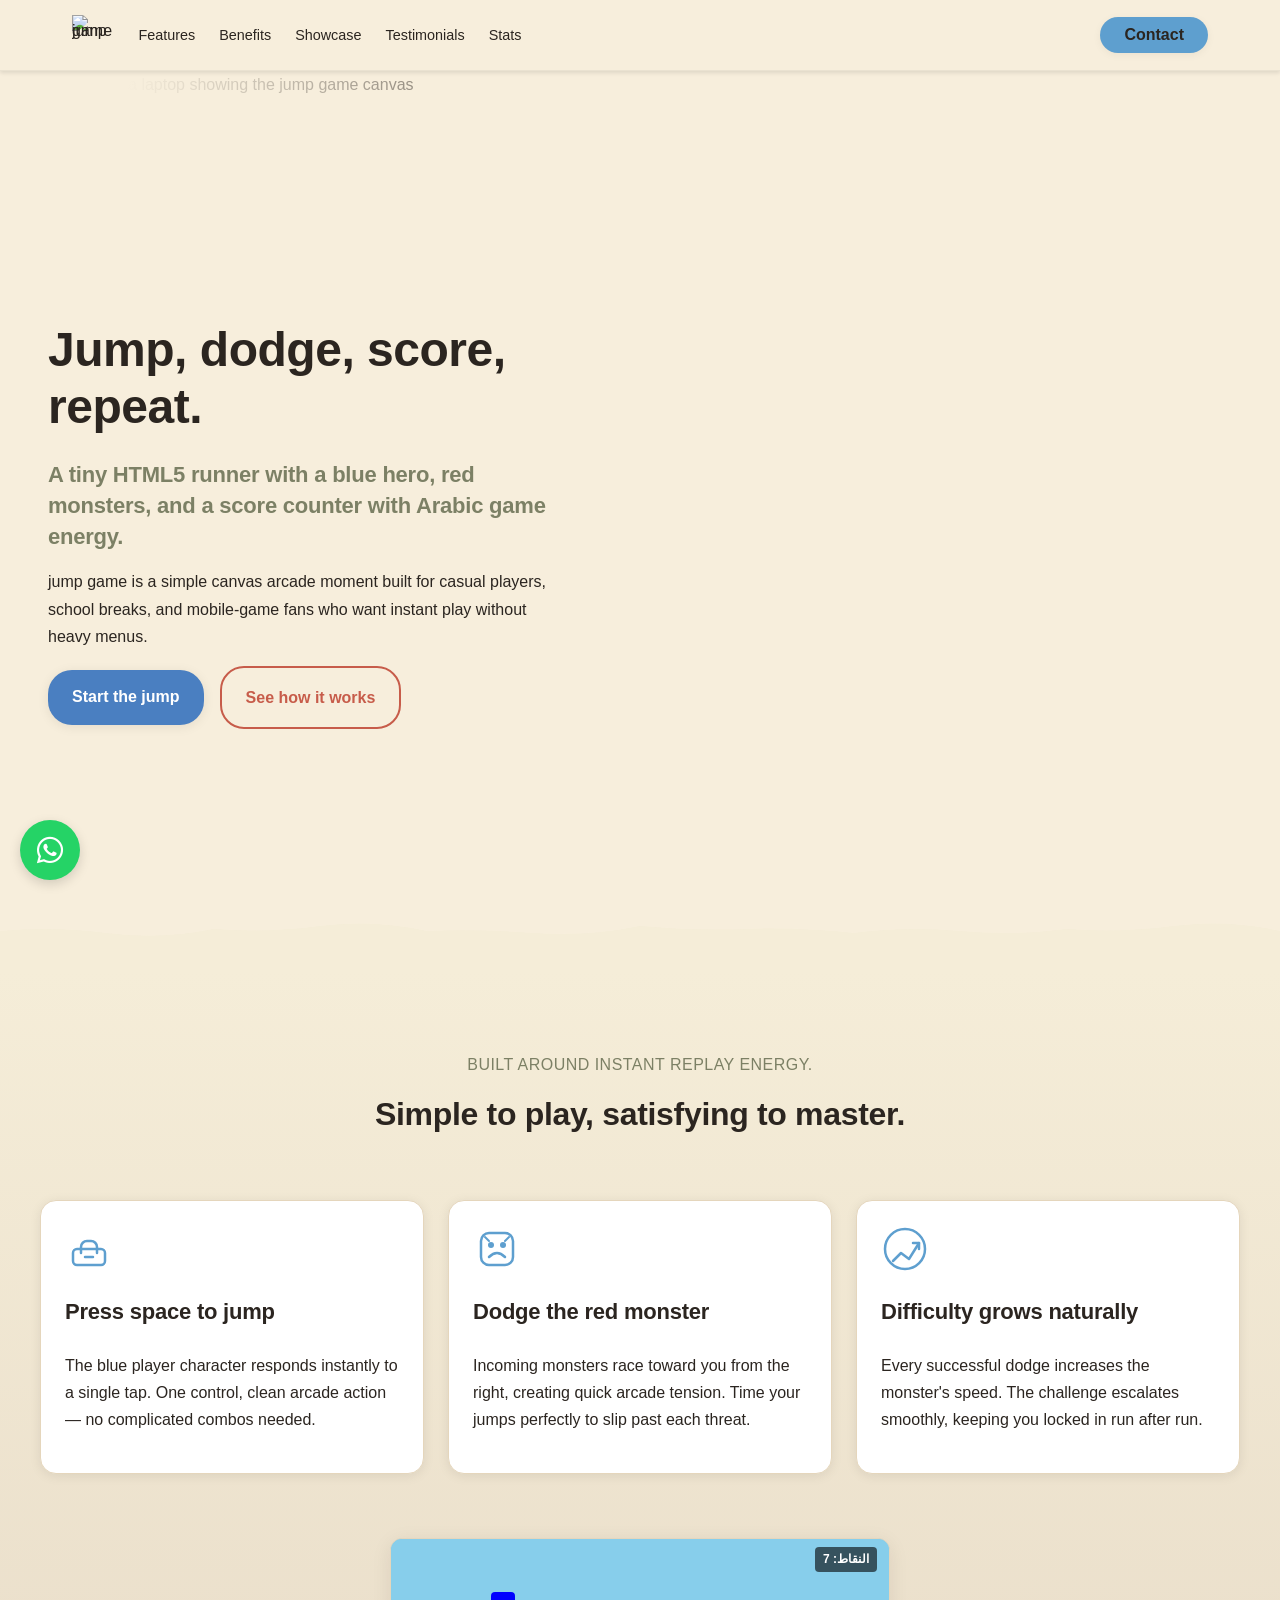
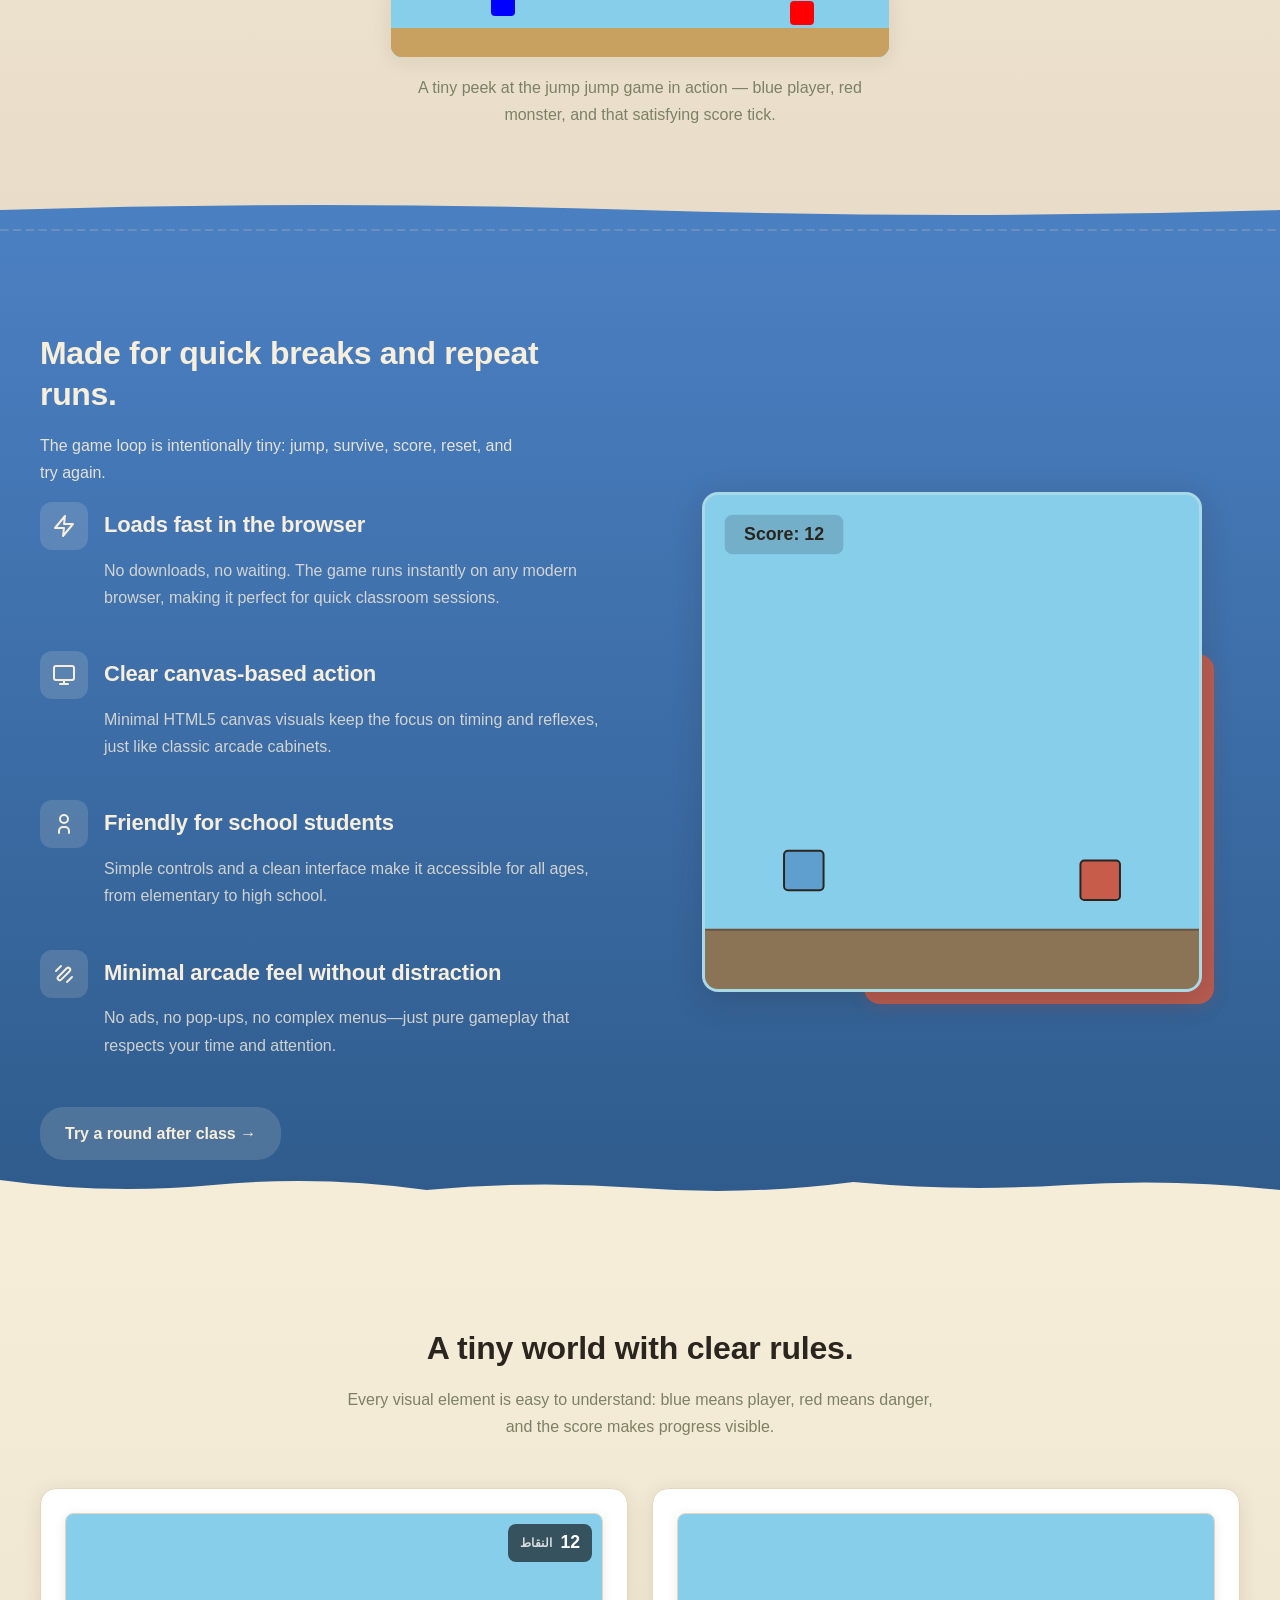
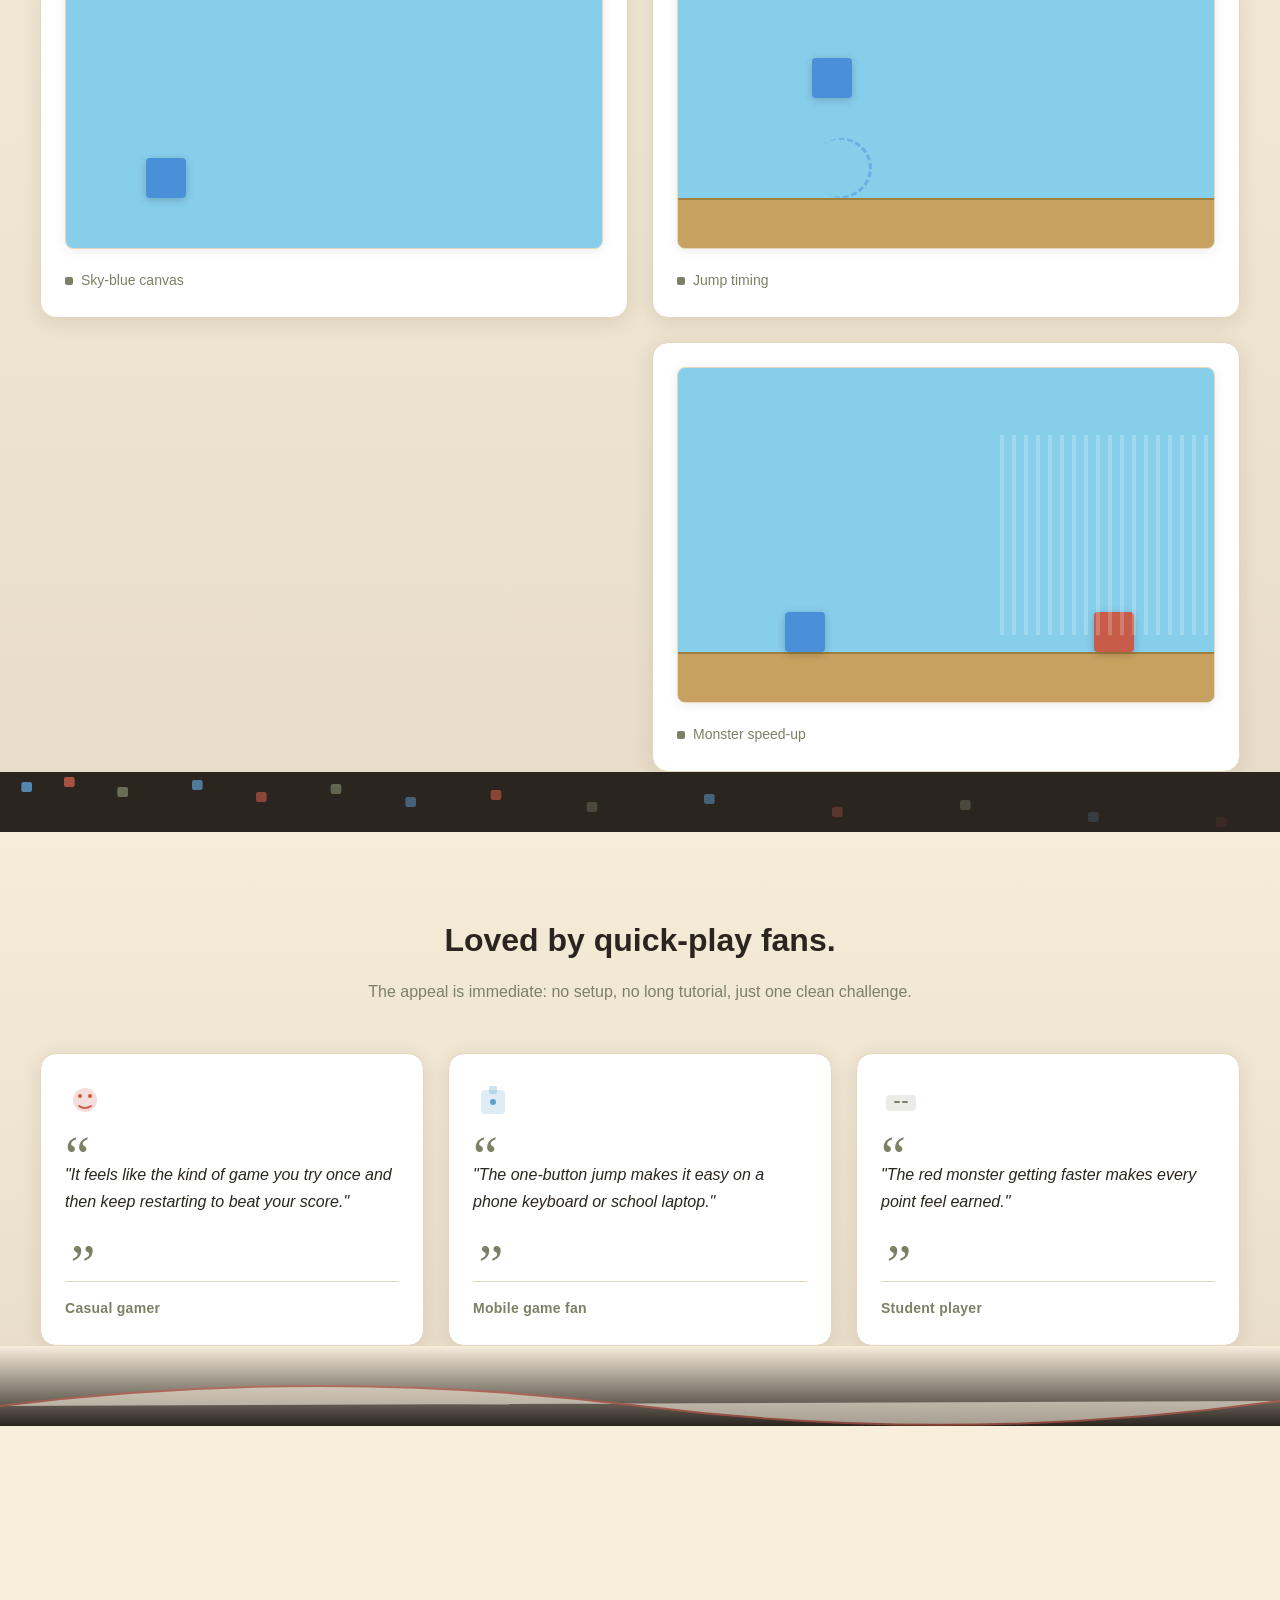
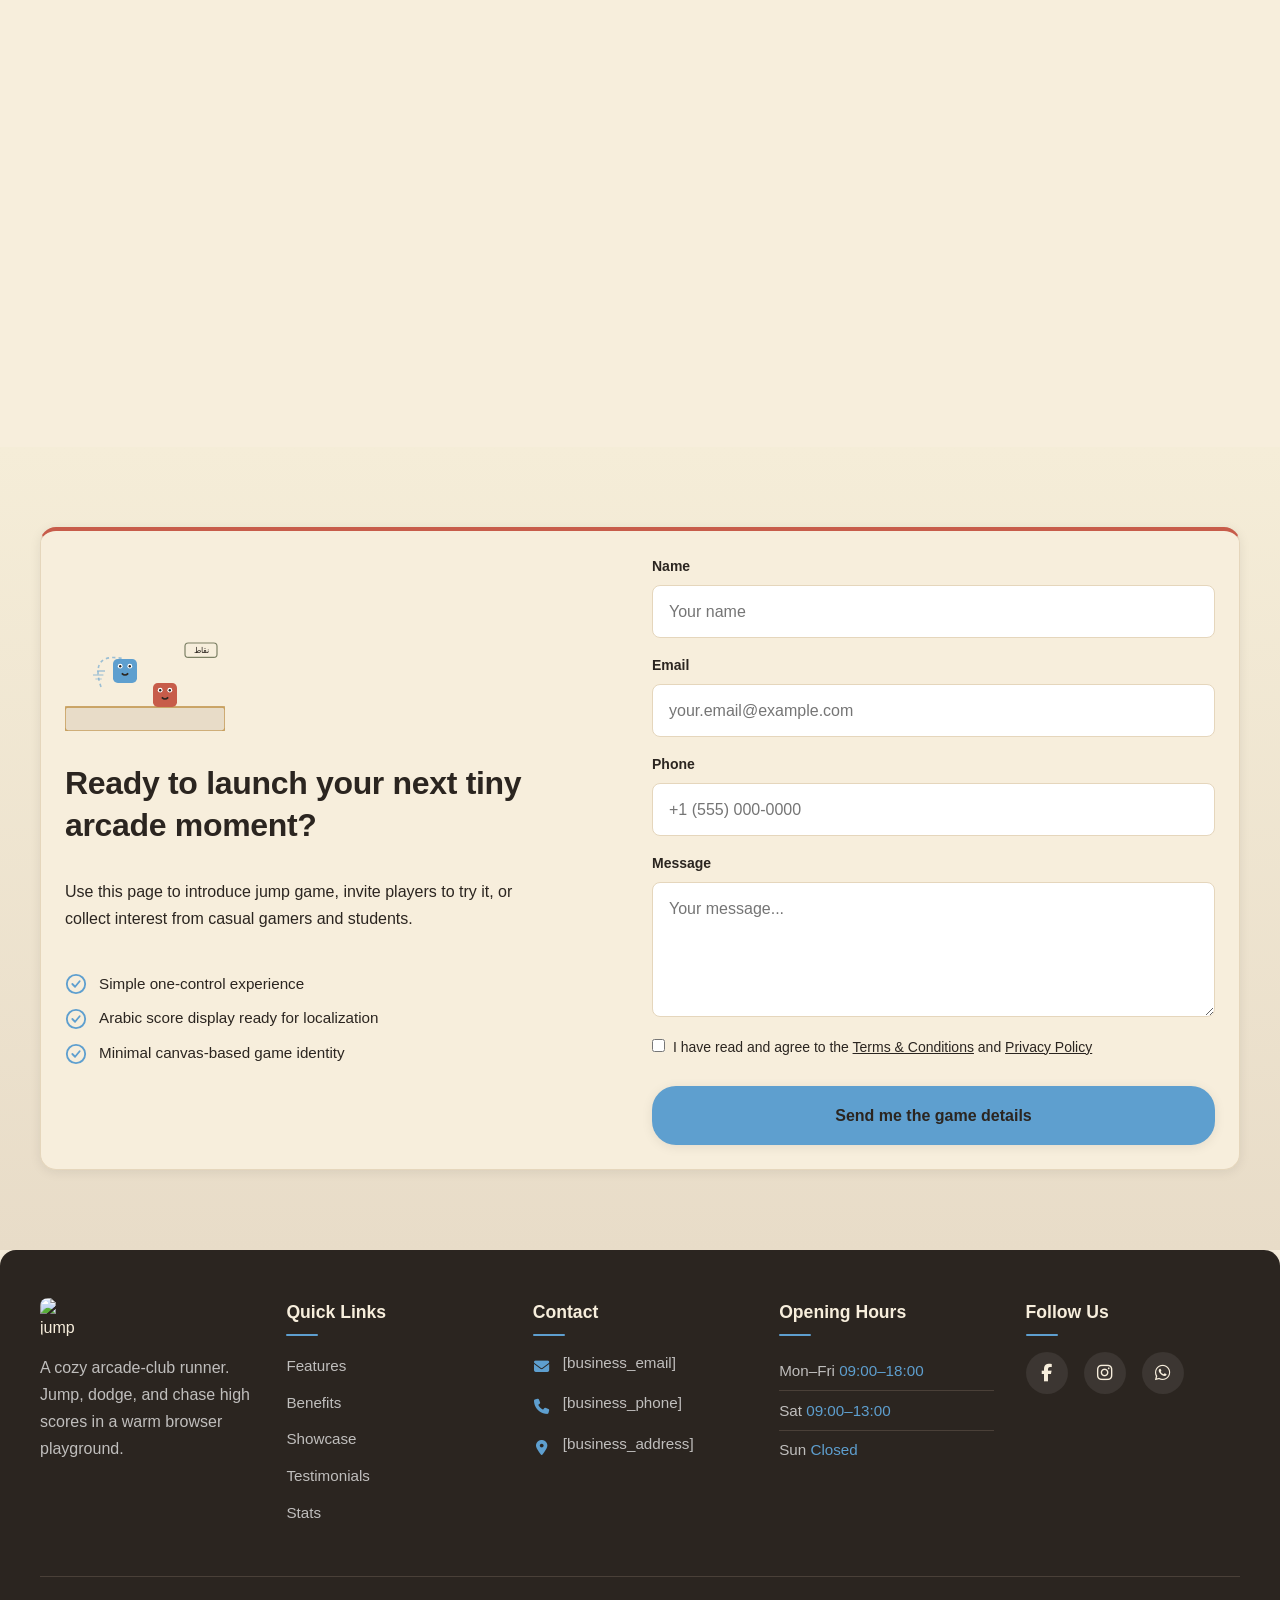
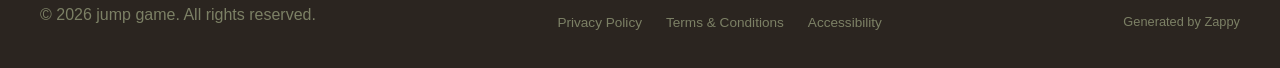
==== commit 9d63bdb2: "Background sync: Progressive GitHub Sync" ====
--- a/public/index.html
+++ b/public/index.html
@@ -1 +1 @@
-<!doctype html><html lang="en"><head><meta charset="UTF-8"><meta content="width=device-width,initial-scale=1" name="viewport"><meta content="index, follow" name="robots"><title>Jump Over Monsters &amp; Score High — jump game</title><meta content="Play the ultimate endless runner right in your browser! Hit spacebar to dodge speeding red monsters as you chase a new high score in Arabic numerals. Start jumping now!" name="description"><meta content="jump jump game, dino jump game, block jump game, box jump game, endless runner game" name="keywords"><link href="/assets/favicon.ico" rel="icon" type="image/x-icon"><link href="/assets/favicon-16x16.png" rel="icon" type="image/png" sizes="16x16"><link href="/assets/favicon-32x32.png" rel="icon" type="image/png" sizes="32x32"><link href="/assets/favicon-48x48.png" rel="icon" type="image/png" sizes="48x48"><link href="/assets/favicon-192x192.png" rel="icon" type="image/png" sizes="192x192"><link href="/assets/favicon-512x512.png" rel="icon" type="image/png" sizes="512x512"><link href="/assets/apple-touch-icon.png" rel="apple-touch-icon"><script>!function(){"use strict";var t="b94b8e31-97dd-41a1-896e-58a0c7aad8c4",e="https://api.zappy5.com/api/analytics/track",a=18e5,n=2592e6,o=!0,i=!0,r=!0;var s=function(){var e="zappy_visitor_"+t,a=null;try{if(a=localStorage.getItem(e)){var o=JSON.parse(a),i=Date.now();if(i-o.created<n)return o.lastSeen=i,localStorage.setItem(e,JSON.stringify(o)),o.id}}catch(t){console.warn("Zappy Analytics: LocalStorage not available")}var r="zv_"+Date.now()+"_"+Math.random().toString(36).substr(2,9);try{localStorage.setItem(e,JSON.stringify({id:r,created:Date.now(),lastSeen:Date.now()}))}catch(t){}return r}(),c=function(){var e="zappy_session_"+t,n=null;try{if(n=sessionStorage.getItem(e)){var o=JSON.parse(n),i=Date.now();if(i-o.timestamp<a)return o.timestamp=i,sessionStorage.setItem(e,JSON.stringify(o)),o.id}}catch(t){console.warn("Zappy Analytics: SessionStorage not available")}var r="zs_"+Date.now()+"_"+Math.random().toString(36).substr(2,9);try{sessionStorage.setItem(e,JSON.stringify({id:r,timestamp:Date.now()}))}catch(t){}return r}();function l(a,n){n=n||{};var o={website_id:t,event_type:a,page_path:window.location.pathname,referrer:document.referrer||"direct",visitor_id:s,session_id:c,metadata:n};if(navigator.sendBeacon){var i=new Blob([JSON.stringify(o)],{type:"application/json"});navigator.sendBeacon(e,i)}else fetch(e,{method:"POST",headers:{"Content-Type":"application/json"},body:JSON.stringify(o),keepalive:!0}).catch(function(t){console.warn("Zappy Analytics: Failed to track event",t)})}o&&l("pageview",{title:document.title,url:window.location.href}),i&&document.addEventListener("click",function(t){var e=t.target;if("BUTTON"===e.tagName||e.closest("button")){var a="BUTTON"===e.tagName?e:e.closest("button");l("click",{element:"button",text:a.textContent.trim().substring(0,100),id:a.id||null,class:a.className||null})}else if("A"===e.tagName||e.closest("a")){var n="A"===e.tagName?e:e.closest("a");l("navigation",{element:"link",text:n.textContent.trim().substring(0,100),href:n.href,external:n.hostname!==window.location.hostname})}},!0),r&&document.addEventListener("submit",function(t){var e=t.target;l("form_submit",{form_id:e.id||null,form_name:e.name||null,form_action:e.action||null,form_method:e.method||"GET"})},!0);var d=Date.now();window.addEventListener("beforeunload",function(){l("page_unload",{time_on_page:Math.floor((Date.now()-d)/1e3),page_path:window.location.pathname})}),window.zappyAnalytics={track:l,getVisitorId:function(){return s},getSessionId:function(){return c}}}()</script><script>!function(){"use strict";if(!window.zappyFireMarketingEvent){var t={begin_checkout:"checkout_started",purchase:"checkout_complete",add_to_cart:"add_to_cart",view_product:"view_product"},e={whatsapp_click:{ga4:"contact",meta:"Contact",gtm:"whatsapp_click",ecom:!1},phone_click:{ga4:"contact",meta:"Contact",gtm:"phone_click",ecom:!1},contact_form_submitted:{ga4:"generate_lead",meta:"Lead",gtm:"contact_form_submitted",ecom:!1},checkout_started:{ga4:"begin_checkout",meta:"InitiateCheckout",gtm:"begin_checkout",ecom:!0},checkout_complete:{ga4:"purchase",meta:"Purchase",gtm:"purchase",ecom:!0},product_inquiry:{ga4:"generate_lead",meta:"Lead",gtm:"product_inquiry",ecom:!1},add_to_cart:{ga4:"add_to_cart",meta:"AddToCart",gtm:"add_to_cart",ecom:!0},view_product:{ga4:"view_item",meta:"ViewContent",gtm:"view_item",ecom:!0}};window.zappyFireMarketingEvent=function(r,o,u){try{u=u||{};var p=t[r]||r,d=e[p];if(!d)return;if((o=o||{}).pagePath||o.page_path||(o.pagePath=a()),"checkout_complete"===p){var l=String(o.orderId||o.order_id||o.transaction_id||"");if(l&&function(t){if(!t)return!1;try{return"1"===sessionStorage.getItem(i(t))}catch(t){return!1}}(l))return;l&&function(t){if(t)try{sessionStorage.setItem(i(t),"1")}catch(t){}}(l)}if(!u.skipFirstParty)try{window.zappyAnalytics&&"function"==typeof window.zappyAnalytics.track&&window.zappyAnalytics.track(p,o)}catch(t){}try{if(window.dataLayer=window.dataLayer||[],d.ecom){var _=c(p,o),m={};_.transaction_id&&(m.transaction_id=_.transaction_id),null!=_.value&&(m.value=_.value),_.currency&&(m.currency=_.currency),_.items&&(m.items=_.items),window.dataLayer.push({event:d.gtm,ecommerce:m}),"checkout_complete"!==p&&"checkout_started"!==p||window.dataLayer.push({event:p,ecommerce:m})}else{var s={event:d.gtm};for(var h in o)Object.prototype.hasOwnProperty.call(o,h)&&(s[h]=o[h]);window.dataLayer.push(s)}}catch(t){}try{"function"==typeof window.gtag&&window.gtag("event",d.ga4,c(p,o))}catch(t){}try{"function"==typeof window.fbq&&window.fbq("track",d.meta,function(t,e){for(var r=n(e=e||{}),a=parseFloat(null!=e.value?e.value:null!=e.total?e.total:0)||0,c=String(e.currency||"USD").toUpperCase(),i=[],o=0,u=0;u<r.length;u++)r[u].item_id&&i.push(r[u].item_id),o+=r[u].quantity||1;if("checkout_complete"===t)return{value:a,currency:c,content_ids:i.length?i:void 0,content_type:"product",num_items:o||void 0,order_id:String(e.order_id||e.orderId||e.transaction_id||e.orderNumber||"")||void 0};if("checkout_started"===t)return{value:a,currency:c,content_ids:i.length?i:void 0,content_type:"product",num_items:o||parseInt(null!=e.itemCount?e.itemCount:0,10)||void 0};if("add_to_cart"===t){var p=String(e.productId||e.product_id||i[0]||"");return{value:a||(r[0]?r[0].price*r[0].quantity:0),currency:c,content_ids:p?[p]:i.length?i:void 0,content_type:"product",content_name:e.productName||e.product_name||r[0]&&r[0].item_name,num_items:parseInt(null!=e.quantity?e.quantity:o||1,10)||1}}if("view_product"===t){var d=String(e.productId||e.product_id||i[0]||"");return{value:a||parseFloat(null!=e.price?e.price:0)||0,currency:c,content_ids:d?[d]:i.length?i:void 0,content_type:"product",content_name:e.productName||e.product_name||r[0]&&r[0].item_name}}return"whatsapp_click"===t||"phone_click"===t?{content_name:"whatsapp_click"===t?"WhatsApp":"Phone",content_category:"contact"}:"contact_form_submitted"===t||"product_inquiry"===t?{content_name:"product_inquiry"===t?"Product inquiry":"Contact form",content_category:e.productName||e.product_name||void 0}:e}(p,o))}catch(t){}}catch(t){}};var r=Object.create(null);document.addEventListener("click",function(t){try{var e=t.target;if(!e)return;var r=u(e,".whatsapp-float, a.whatsapp-float, [data-zappy-whatsapp]"),n=function(t){for(var e=t;e&&e!==document;){if("A"===e.tagName)return e;e=e.parentElement}return null}(e),c=n&&n.href||"";if(r||n&&function(t){if(!t)return!1;var e=String(t).toLowerCase();return-1!==e.indexOf("wa.me/")||-1!==e.indexOf("api.whatsapp.com")||-1!==e.indexOf("whatsapp.com/send")||0===e.indexOf("whatsapp:")}(c)){if(!o("wa:"+c)){var i=r?"float":"link";window.zappyFireMarketingEvent("whatsapp_click",{source:i,href:c||null,pagePath:a()})}return}var p=u(e,".phone-header-btn, .nav-phone-btn, .call-btn, [data-zappy-phone]"),d="";if(n&&n.href&&0===String(n.href).toLowerCase().indexOf("tel:")?d=n.href:p&&p.href&&0===String(p.href).toLowerCase().indexOf("tel:")&&(d=p.href),p||d){var l="";return d&&(l=String(d).replace(/^tel:/i,"").trim()),void(o("tel:"+(l||p&&p.id||"btn"))||window.zappyFireMarketingEvent("phone_click",{source:p?"button":"link",phone:l||null,href:d||null,pagePath:a()}))}}catch(t){}},!0)}function a(){try{if(window.ZAPPY_CONFIG&&window.ZAPPY_CONFIG.currentPagePath)return window.ZAPPY_CONFIG.currentPagePath}catch(t){}try{return window.location.pathname||"/"}catch(t){return"/"}}function n(t){var e=(t=t||{}).items||t.cartItems||t.cart_items||t.lineItems||[];Array.isArray(e)||(e=[]);for(var r=[],a=0;a<e.length;a++){var n=e[a];if(n&&"object"==typeof n){var c=String(n.item_id||n.productId||n.product_id||n.id||"").trim(),i=String(n.item_name||n.productName||n.product_name||n.name||"").trim(),o=parseFloat(null!=n.price?n.price:null!=n.unitPrice?n.unitPrice:0)||0,u=Math.max(1,parseInt(null!=n.quantity?n.quantity:null!=n.qty?n.qty:1,10)||1);(c||i)&&r.push({item_id:c||i,item_name:i||c,price:o,quantity:u})}}return r}function c(t,e){var r=n(e=e||{}),c=parseFloat(null!=e.value?e.value:null!=e.total?e.total:0)||0,i=String(e.currency||"USD").toUpperCase();if("checkout_complete"===t)return{transaction_id:String(e.transaction_id||e.orderId||e.order_id||e.orderNumber||"")||void 0,value:c,currency:i,items:r};if("checkout_started"===t)return{value:c,currency:i,items:r};if("add_to_cart"===t){var o=r.length?r:[{item_id:String(e.productId||e.product_id||""),item_name:String(e.productName||e.product_name||""),price:parseFloat(null!=e.value?e.value:null!=e.price?e.price:0)||0,quantity:parseInt(null!=e.quantity?e.quantity:1,10)||1}].filter(function(t){return t.item_id||t.item_name});return{value:c||(o[0]?o[0].price*o[0].quantity:0),currency:i,items:o}}if("view_product"===t){var u=r.length?r:[{item_id:String(e.productId||e.product_id||""),item_name:String(e.productName||e.product_name||""),price:parseFloat(null!=e.price?e.price:null!=e.value?e.value:0)||0,quantity:1}].filter(function(t){return t.item_id||t.item_name});return{currency:i,value:c||(u[0]?u[0].price:0),items:u}}return"whatsapp_click"===t||"phone_click"===t?{method:"whatsapp_click"===t?"whatsapp":"phone",page_path:e.pagePath||a()}:"contact_form_submitted"===t||"product_inquiry"===t?{page_path:e.pagePath||a()}:e}function i(t){return"zappy_purchase_fired_"+String(t||"")}function o(t){var e=Date.now();return!!(r[t]&&e-r[t]<800)||(r[t]=e,!1)}function u(t,e){return t&&t.closest?t.closest(e):null}}()</script><meta content="Jump Over Monsters &amp; Score High — jump game" property="og:title"><meta content="Play the ultimate endless runner right in your browser! Hit spacebar to dodge speeding red monsters as you chase a new high score in Arabic numerals. Start jumping now!" property="og:description"><meta content="summary_large_image" name="twitter:card"><meta content="Jump Over Monsters &amp; Score High — jump game" name="twitter:title"><meta content="Play the ultimate endless runner right in your browser! Hit spacebar to dodge speeding red monsters as you chase a new high score in Arabic numerals. Start jumping now!" name="twitter:description"><script type="application/ld+json">{"@context":"https://schema.org","@graph":[{"@type":"Organization","@id":"https://jump-game.zappy5.app#organization","name":"jump game","url":"https://jump-game.zappy5.app","description":"A simple HTML5 canvas-based endless runner game where a blue player character jumps over incoming red monsters using the spacebar. The game features a score counter displayed in Arabic, increasing difficulty as the monster speeds up with each successful dodge, and a game-over alert with score display. The overall vibe is minimal and arcade-style with a sky-blue background."},{"@type":"WebSite","@id":"https://jump-game.zappy5.app#website","url":"https://jump-game.zappy5.app","name":"jump game","publisher":{"@id":"https://jump-game.zappy5.app#organization"}},{"@type":"ContactPage","@id":"https://jump-game.zappy5.app#contactpage","url":"https://jump-game.zappy5.app","name":"Jump Over Monsters & Score High — jump game","mainEntity":{"@id":"https://jump-game.zappy5.app#organization"},"potentialAction":{"@type":"CommunicateAction","target":{"@type":"EntryPoint","urlTemplate":"https://jump-game.zappy5.app/api/email/contact-form","actionPlatform":["http/method=POST"],"contentType":"application/json"},"instrument":[{"@type":"PropertyValue","name":"name","propertyID":"text","valueRequired":true,"description":"Your name"},{"@type":"PropertyValue","name":"email","propertyID":"email","valueRequired":true,"description":"your.email@example.com"},{"@type":"PropertyValue","name":"phone","propertyID":"tel","valueRequired":false,"description":"+1 (555) 000-0000"},{"@type":"PropertyValue","name":"message","propertyID":"textarea","valueRequired":true,"description":"Your message..."},{"@type":"PropertyValue","name":"privacy_consent","propertyID":"checkbox","valueRequired":true}]}}]}</script><meta content="website" property="og:type"><meta content="en_US" property="og:locale"><style>.skip-link{position:absolute;top:0;left:0;transform:translateY(-200%);padding:12px 18px;background:var(--bg-dark,#1a1a1a);color:var(--text-light,#fff);font-weight:600;border-radius:0 0 8px 0;z-index:10000}.skip-link:focus{transform:none;outline:2px solid var(--ring,#fff);outline-offset:2px}:focus-visible{outline:2px solid var(--ring,currentColor);outline-offset:3px}</style><link href="/assets/favicon.ico" rel="icon" type="image/x-icon"><link href="/assets/favicon-16x16.png" rel="icon" type="image/png" sizes="16x16"><link href="/assets/favicon-32x32.png" rel="icon" type="image/png" sizes="32x32"><link href="/assets/favicon-48x48.png" rel="icon" type="image/png" sizes="48x48"><link href="/assets/favicon-192x192.png" rel="icon" type="image/png" sizes="192x192"><link href="/assets/favicon-512x512.png" rel="icon" type="image/png" sizes="512x512"><link href="/assets/apple-touch-icon.png" rel="apple-touch-icon"><link href="https://cdn.jsdelivr.net/npm/vanilla-cookieconsent@3/dist/cookieconsent.css" rel="stylesheet"><style id="zappy-critical-above-fold-css">html{box-sizing:border-box;-webkit-text-size-adjust:100%}*,::after,::before{box-sizing:inherit}body{margin:0;min-width:320px;overflow-x:clip}img,svg,video{max-width:100%;height:auto}main{display:block}.container{width:min(100% - 32px,1200px);margin-inline:auto}.navbar,header .navbar,header[role=banner],nav.navbar{position:relative;z-index:1000;width:100%}.nav-container,.navbar .container{display:flex;align-items:center;justify-content:space-between;min-height:64px}.logo,.logo-link img{display:block;width:35px;height:35px;object-fit:contain}#navMenu,.nav-menu{list-style:none;margin:0;padding:0}#navMenu a,.nav-menu a,.navbar .nav-links a,.navbar a{color:inherit;text-decoration:none}#navMenu .sub-menu,.nav-menu .sub-menu,.navbar .sub-menu{display:none}.fa,.fa-brands,.fa-regular,.fa-solid,.fab,.far,.fas{display:inline-block;min-width:1em;text-align:center}html:not(#zappy-noop) .navbar:has(.nav-ecommerce-icons)>.phone-header-btn,html:not(#zappy-noop)[data-zappy-site-type=ecommerce] .phone-header-btn{display:none!important;visibility:hidden!important;width:0!important;height:0!important;pointer-events:none!important}.zappy-preview-empty-store-cta{display:none!important;visibility:hidden!important;height:0!important;max-height:0!important;overflow:hidden!important;margin:0!important;padding:0!important;border:0!important;box-shadow:none!important}.zappy-catalog-menu{background:var(--surface-color,var(--surface,linear-gradient(135deg,#f8f9fa 0,#fff 100%)));border-bottom:1px solid var(--border-color,#e5e7eb);padding:0;position:sticky;top:0;z-index:90}.zappy-catalog-menu.rtl,.zappy-catalog-menu[dir=rtl]{direction:rtl}.zappy-catalog-menu.ltr,.zappy-catalog-menu[dir=ltr]{direction:ltr}.catalog-menu-container{max-width:1440px;margin:0 auto;display:flex;align-items:center;gap:8px;padding:10px 24px;overflow:visible}.catalog-menu-categories,.catalog-menu-list{display:flex;align-items:center;gap:4px;flex-wrap:wrap;margin:0;padding:0;list-style:none}.catalog-menu-item{display:inline-flex;align-items:center;padding:8px 16px;font-size:14px;font-weight:500;color:var(--text-color,var(--text,#374151));text-decoration:none;border-radius:20px;white-space:nowrap}.catalog-menu-all{background:var(--primary-color,var(--primary,#111));color:var(--text-light,#fff)!important}.catalog-menu-parent{position:relative;display:inline-flex;align-items:center}.catalog-menu-trigger{display:inline-flex;align-items:center;gap:6px}.catalog-menu-chevron{flex-shrink:0}.catalog-menu-parent>.sub-menu{display:none!important;visibility:hidden!important;opacity:0!important;pointer-events:none!important}.hero-section,.index-hero-section,section[class*=hero]{position:relative;overflow:hidden}.hero-section,.index-hero-section{min-height:560px}section[data-hero-type*=fullscreen]{min-height:100vh}.hero-bg-image,.hero-bg-wrapper,section[class*=hero] [class*=hero-bg]{position:absolute;inset:0;width:100%;height:100%}.hero-bg-image img,.hero-bg-wrapper img,section[class*=hero] [data-hero-bg],section[class*=hero] img[data-hero-background=true]{width:100%!important;height:100%!important;object-fit:cover!important;display:block}.hero-content,section[class*=hero] .container{position:relative;z-index:2}@media(max-width:768px){:root{--header-height:72px;--total-header-height:72px;--zappy-mobile-menu-top:72px}html[data-zappy-site-type=ecommerce] body{padding-top:var(--total-header-height,72px)}html[data-zappy-site-type=ecommerce] body>.navbar:not(.zappy-catalog-menu),html[data-zappy-site-type=ecommerce] body>nav.navbar{position:fixed!important;top:0;left:0;right:0;z-index:100000;width:100%;margin-bottom:0}.zappy-catalog-menu{position:fixed;top:var(--header-height,72px);left:0;right:0;z-index:99999}.nav-container,.navbar .container{min-height:60px}#navMenu,.nav-menu{max-width:100vw;overflow-x:hidden}.hero-section,.index-hero-section,section[class*=hero],section[data-hero-type*=fullscreen]{min-height:100svh}.hero-bg-image,.hero-bg-wrapper,.hero-scrim{min-height:100svh}}:root{--nav-bg:#F7EEDC}.navbar{background-color:#f7eedc!important}/* ZAPPY_ANNOUNCEMENT_HEADER_OFFSET_CSS_V3 */ :root{--zappy-header-stack-height:calc(var(--zappy-announcement-height, 40px) + var(--header-height, 72px))}body:has(.zappy-announcement-bar) .navbar:not(.zappy-catalog-menu):not(.mobile-search-panel),body:has(.zappy-announcement-bar) header.navbar,body:has(.zappy-announcement-bar) nav.navbar:not(.zappy-catalog-menu){top:var(--zappy-announcement-height,40px)!important}[data-zappy-content-align]{display:flex!important;flex-direction:column!important}[data-zappy-content-align^=top-]{justify-content:flex-start!important}[data-zappy-content-align^=center-],[data-zappy-content-align^=lower-],[data-zappy-content-align^=upper-]{justify-content:center!important}[data-zappy-content-align^=bottom-]{justify-content:flex-end!important}[data-zappy-content-align$="-left"],[data-zappy-content-align$="-mid-left"]{align-items:flex-start!important;text-align:start!important}[data-zappy-content-align$="-center"]{align-items:center!important;text-align:center!important}[data-zappy-content-align$="-mid-right"],[data-zappy-content-align$="-right"]{align-items:flex-end!important;text-align:end!important}[data-zappy-content-align] [data-zappy-align-target]{margin-left:auto;margin-right:auto}[data-zappy-content-align$="-center"] [data-zappy-align-target],[data-zappy-content-align$="-center"] [data-zappy-align-target]>*{text-align:center!important}</style><link href="/styles.css" rel="stylesheet"><script>window.ZAPPY_WEBSITE_ID="b94b8e31-97dd-41a1-896e-58a0c7aad8c4",window.ZAPPY_API_BASE="https://api.zappy5.com"</script><link href="/assets/site-image-home-hero-image-1.webp" rel="preload" as="image" fetchpriority="high"><style id="zappy-dropdown-submenu-styles">#navMenu li:has(.sub-menu),.nav-menu li:has(.sub-menu),.navbar li:has(.sub-menu),nav li:has(.sub-menu){position:relative}#navMenu .sub-menu,.nav-menu .sub-menu,.navbar .sub-menu,nav .sub-menu{display:block!important;position:absolute!important;top:100%;left:0;min-width:220px;border-radius:8px;box-shadow:0 8px 25px rgba(0,0,0,.15);padding:8px 0;opacity:0;visibility:hidden;transform:translateY(10px);transition:all .3s ease;z-index:1000;list-style:none;pointer-events:none}#navMenu li:hover>.sub-menu,.nav-menu li:hover>.sub-menu,.navbar li:hover>.sub-menu,nav li:hover>.sub-menu{opacity:1!important;visibility:visible!important;transform:translateY(0)!important;pointer-events:auto!important}.sub-menu li{list-style:none;margin:0;padding:0}.sub-menu a{display:block!important;padding:10px 16px!important;color:var(--text-dark,#333)!important;font-weight:500;text-decoration:none;white-space:nowrap;transition:background-color .2s}.sub-menu .zappy-nav-child>a{padding-left:28px!important;font-size:.9em!important;opacity:.85!important}[dir=rtl] .sub-menu .zappy-nav-child>a,html[lang=ar] .sub-menu .zappy-nav-child>a,html[lang=he] .sub-menu .zappy-nav-child>a{padding-left:10px!important;padding-right:28px!important}.sub-menu .zappy-nav-parent>a{font-weight:600!important}.sub-menu a:hover{background-color:#f5f5f5}[dir=rtl] .nav-menu .sub-menu,[dir=rtl] .navbar .sub-menu,[dir=rtl] nav .sub-menu,html[lang=ar] .nav-menu .sub-menu,html[lang=ar] .navbar .sub-menu,html[lang=ar] nav .sub-menu,html[lang=he] .nav-menu .sub-menu,html[lang=he] .navbar .sub-menu,html[lang=he] nav .sub-menu{left:auto!important;right:0!important}.sub-menu:empty,.sub-menu:not(:has(li)):not(:has(> a)),.sub-menu:not(:has(li:not(.zappy-hidden-menu-item))):not(:has(> a)){display:none!important;opacity:0!important;visibility:hidden!important;pointer-events:none!important}li:has(.menu-group-title):hover>.sub-menu{opacity:1!important;visibility:visible!important;transform:translateY(0)!important;pointer-events:auto!important}#navMenu>li>.menu-group-title,.nav-menu>li>.menu-group-title{display:inline-block;padding:.5rem 1rem;cursor:default;user-select:none}@media (max-width:768px){#navMenu .sub-menu,.nav-menu .sub-menu,.navbar .sub-menu,nav .sub-menu{position:static!important;transform:none!important;box-shadow:none!important;background:0 0!important;max-height:0;overflow:hidden;opacity:0;visibility:hidden;transition:max-height .3s ease,opacity .3s ease;padding:0!important;border-radius:0!important}#navMenu .sub-menu.mobile-expanded,.nav-menu .sub-menu.mobile-expanded,.navbar .sub-menu.mobile-expanded{max-height:none!important;overflow-y:visible!important;opacity:1!important;visibility:visible!important;padding:8px 0 8px 16px!important}[dir=rtl] .sub-menu.mobile-expanded,html[lang=he] .sub-menu.mobile-expanded{padding:8px 16px 8px 0!important}#navMenu li:hover>.sub-menu,.nav-menu li:hover>.sub-menu,.navbar li:hover>.sub-menu,nav li:hover>.sub-menu{opacity:0;visibility:hidden;pointer-events:none}#navMenu li>.sub-menu.mobile-expanded,.nav-menu li>.sub-menu.mobile-expanded,.navbar li>.sub-menu.mobile-expanded,nav li>.sub-menu.mobile-expanded{opacity:1!important;visibility:visible!important;pointer-events:auto!important}#navMenu li:has(.sub-menu),.nav-menu li:has(.sub-menu),.navbar li:has(.sub-menu),nav li:has(.sub-menu){display:flex!important;flex-wrap:wrap!important;align-items:center!important;position:relative!important;min-height:44px!important}#navMenu li:has(.sub-menu)>a,.nav-menu li:has(.sub-menu)>a,.navbar li:has(.sub-menu)>a,nav li:has(.sub-menu)>a{flex:1!important;min-width:0!important}#navMenu li:has(.sub-menu)>.menu-group-title,.nav-menu li:has(.sub-menu)>.menu-group-title,.navbar li:has(.sub-menu)>.menu-group-title,nav li:has(.sub-menu)>.menu-group-title{flex:1!important;min-width:0!important;display:flex!important;align-items:center!important;padding:12px 16px!important;min-height:44px!important;line-height:1.4!important;font-weight:600!important;box-sizing:border-box!important}#navMenu li:has(.sub-menu)>.sub-menu,.nav-menu li:has(.sub-menu)>.sub-menu,.navbar li:has(.sub-menu)>.sub-menu,nav li:has(.sub-menu)>.sub-menu{flex-basis:100%!important;width:100%!important}#navMenu li:has(.sub-menu)>a [class*=arrow],#navMenu li:has(.sub-menu)>a [class*=chevron],.nav-menu li:has(.sub-menu)>a .fa-angle-down,.nav-menu li:has(.sub-menu)>a .fa-chevron-down,.nav-menu li:has(.sub-menu)>a [class*=arrow],.nav-menu li:has(.sub-menu)>a [class*=chevron],nav li:has(.sub-menu)>a [class*=arrow],nav li:has(.sub-menu)>a [class*=chevron]{display:none!important;visibility:hidden!important}.mobile-submenu-toggle{display:flex!important;align-items:center!important;justify-content:center!important;width:44px!important;height:auto!important;background:0 0!important;border:none!important;cursor:pointer!important;color:var(--text-dark)!important;position:static!important;flex-shrink:0!important;align-self:stretch!important;z-index:2!important;padding:0!important;margin:0!important}.mobile-submenu-toggle::after{content:''!important;width:0!important;height:0!important;border-left:6px solid transparent!important;border-right:6px solid transparent!important;border-top:7px solid currentColor!important;transition:transform .3s ease!important}.mobile-submenu-toggle.expanded::after{transform:rotate(180deg)!important}.sub-menu a{padding:10px 0!important;display:block!important;color:var(--text-dark)!important;white-space:normal!important}.sub-menu .zappy-nav-child>a{padding-left:28px!important;font-size:.9em!important;opacity:.85!important}[dir=rtl] .sub-menu .zappy-nav-child>a,html[lang=ar] .sub-menu .zappy-nav-child>a,html[lang=he] .sub-menu .zappy-nav-child>a{padding-left:0!important;padding-right:28px!important}.sub-menu .zappy-nav-parent>a{font-weight:600!important}#navMenu.active,.nav-menu.active{max-width:100vw!important;overflow-x:hidden!important;box-sizing:border-box!important}.navbar .sub-menu li a,.zappy-products-dropdown .sub-menu a,nav.navbar .sub-menu li a{color:var(--text-dark)!important}}@media (min-width:769px){.mobile-submenu-toggle{display:none!important}}</style><style id="zappy-widget-visibility">html[dir=rtl] .whatsapp-float{right:20px!important;left:auto!important}html:not([dir]) .whatsapp-float,html[dir=ltr] .whatsapp-float{left:20px!important;right:auto!important}html[dir=rtl] #mic-access-tool-general-button,html[dir=rtl] #mic-init-access-tool #mic-access-tool-general-button,html[dir=rtl] #mic-init-access-tool .mic-access-tool-general-button,html[dir=rtl] ._access-icon,html[dir=rtl] .mic-access-tool-general-button{left:20px!important;right:auto!important}html:not([dir]) #mic-access-tool-general-button,html:not([dir]) #mic-init-access-tool #mic-access-tool-general-button,html:not([dir]) #mic-init-access-tool .mic-access-tool-general-button,html:not([dir]) ._access-icon,html:not([dir]) .mic-access-tool-general-button,html[dir=ltr] #mic-access-tool-general-button,html[dir=ltr] #mic-init-access-tool #mic-access-tool-general-button,html[dir=ltr] #mic-init-access-tool .mic-access-tool-general-button,html[dir=ltr] ._access-icon,html[dir=ltr] .mic-access-tool-general-button{right:20px!important;left:auto!important}@media (max-width:768px){.whatsapp-float{display:flex!important}}@media (min-width:769px){.whatsapp-float{display:flex!important}}@media (max-width:768px){#mic-access-tool-general-button,#mic-init-access-tool #mic-access-tool-general-button,#mic-init-access-tool .mic-access-tool-general-button,._access-icon,.mic-access-tool-general-button{display:flex!important;visibility:visible!important;opacity:1!important;pointer-events:auto!important}#mic-access-tool-box.opened-mic-access-tool,#mic-init-access-tool #mic-access-tool-box.opened-mic-access-tool,.mic-access-tool-box.opened-mic-access-tool{visibility:visible!important;opacity:1!important;pointer-events:auto!important}}@media (min-width:769px){#mic-access-tool-general-button,#mic-init-access-tool #mic-access-tool-general-button,#mic-init-access-tool .mic-access-tool-general-button,._access-icon,.mic-access-tool-general-button{display:flex!important;visibility:visible!important;opacity:1!important;pointer-events:auto!important}#mic-access-tool-box.opened-mic-access-tool,#mic-init-access-tool #mic-access-tool-box.opened-mic-access-tool,.mic-access-tool-box.opened-mic-access-tool{visibility:visible!important;opacity:1!important;pointer-events:auto!important}}</style></head><body><a href="#main" class="skip-link">Skip to main content</a><nav class="navbar"><button class="mobile-toggle" aria-label="Menu" data-element-id="btn-1784985693964-mjwzsykjd" data-element-type="button" data-native-element="true" id="mobileToggle"><svg viewBox="0 0 24 24" fill="none" height="24" width="24" style="width:24px !important;height:24px !important;display:block !important" class="hamburger-icon"><path d="M3 12h18M3 6h18M3 18h18" stroke="currentColor" stroke-width="2" stroke-linecap="round"></path></svg> <svg viewBox="0 0 24 24" fill="none" height="24" width="24" style="width:24px !important;height:24px !important;display:none !important" class="close-icon"><path d="M18 6L6 18M6 6l12 12" stroke="currentColor" stroke-width="2" stroke-linecap="round"></path></svg></button> <button class="phone-header-btn" aria-label="Call" data-element-id="btn-1784985693964-rq9616edq" data-element-type="button" data-native-element="true" data-phone="[business_phone]"><svg viewBox="0 0 24 24" fill="currentColor" height="24" width="24" style="width:24px;height:24px"><path d="M22 16.92v3a2 2 0 0 1-2.18 2 19.79 19.79 0 0 1-8.63-3.07 19.5 19.5 0 0 1-6-6 19.79 19.79 0 0 1-3.07-8.67A2 2 0 0 1 4.11 2h3a2 2 0 0 1 2 1.72 12.84 12.84 0 0 0 .7 2.81 2 2 0 0 1-.45 2.11L8.09 9.91a16 16 0 0 0 6 6l1.27-1.27a2 2 0 0 1 2.11-.45 12.84 12.84 0 0 0 2.81.7A2 2 0 0 1 22 16.92z"></path></svg></button><div class="nav-container"><div class="nav-brand"><a href="/" class="logo-link"><img alt="jump game" class="logo" decoding="async" height="35" src="/assets/site-image-home-image-1.webp" width="35" data-image-type="logo"></a></div><ul class="nav-menu" id="navMenu"><li><a href="#features">Features</a></li><li><a href="#benefits">Benefits</a></li><li><a href="#showcase">Showcase</a></li><li><a href="#testimonials">Testimonials</a></li><li><a href="#stats">Stats</a></li></ul><div class="nav-cta-container"><li class="nav-cta-item"><a href="#contact" class="nav-cta-btn" data-element-id="btn-1784985693964-3i7nsm5kh" data-element-type="button" data-native-element="true" style="border-color:rgb(75, 139, 181) !important;color:rgb(43, 37, 32) !important;background-color:rgb(75, 139, 181) !important;background-image:none !important" data-text-color="rgb(43, 37, 32)">Contact</a></li></div></div></nav><script>window.addEventListener("load",function(){const e=document.querySelector(".navbar, nav, header");if(!e)return void console.log("[Navbar] Navbar element not found");let t=document.getElementById("mobileToggle")||document.querySelector(".mobile-toggle")||document.querySelector(".hamburger")||document.querySelector(".hamburger-menu")||document.querySelector(".menu-toggle")||document.querySelector(".burger-menu")||document.querySelector('[aria-label="Menu"]')||document.querySelector('[aria-label="תפריט"]');const o=document.querySelector(".phone-header-btn"),n=window.getComputedStyle(e);let r=n.backgroundColor;if(console.log("[Navbar] Initial navbar background:",r),"transparent"===r||"rgba(0, 0, 0, 0)"===r||r.startsWith("rgba")&&r.includes(", 0)")){const e=n.backgroundImage;if(e&&"none"!==e)console.log("[Navbar] Navbar has background image/gradient, using dark text"),r="rgb(240, 240, 240)";else{const e=window.getComputedStyle(document.body).backgroundColor;console.log("[Navbar] Navbar transparent, using body background:",e),r=e}}const a=r.match(/\d+/g);if(a&&a.length>=3){const e=(.299*parseInt(a[0])+.587*parseInt(a[1])+.114*parseInt(a[2]))/255;console.log("[Navbar] Mobile button colors preserved from Claude CSS (luminance:",e.toFixed(2)+")");const n=document.createElement("style");n.id="zappy-mobile-nav-fix";document.documentElement.lang;document.documentElement.dir,n.textContent='\n        /* Hide mobile buttons on desktop, show only on mobile */\n        @media (min-width: 769px) {\n          .mobile-toggle,\n          .phone-header-btn {\n            display: none !important;\n          }\n        }\n        \n        /* Show and position mobile buttons correctly on mobile */\n        @media (max-width: 768px) {\n          .navbar,\n          nav.navbar {\n            min-height: 70px !important;\n          }\n\n          .mobile-toggle,\n          .phone-header-btn {\n            position: absolute !important;\n            top: 0 !important;\n            bottom: 0 !important;\n            margin-top: auto !important;\n            margin-bottom: auto !important;\n            transform: none !important;\n            z-index: 1001 !important;\n            display: flex !important;\n            align-items: center !important;\n            justify-content: center !important;\n            width: 36px !important;\n            height: 36px !important;\n            border-radius: 50% !important;\n            border: none !important;\n            cursor: pointer !important;\n            padding: 6px !important;\n            background: none !important;\n            color: var(--nav-text, var(--text-dark)) !important;\n            touch-action: manipulation !important;\n            -webkit-tap-highlight-color: transparent !important;\n          }\n\n          html[data-zappy-site-type="ecommerce"] .phone-header-btn,\n          body[data-zappy-site-type="ecommerce"] .phone-header-btn,\n          html[data-zappy-site-type="ecommerce"] header .phone-header-btn,\n          html[data-zappy-site-type="ecommerce"] nav .phone-header-btn {\n            display: none !important;\n            visibility: hidden !important;\n            width: 0 !important;\n            height: 0 !important;\n            min-width: 0 !important;\n            overflow: hidden !important;\n          }\n          \n          /* LTR positioning (default): hamburger LEFT, phone RIGHT */\n          html:not([dir="rtl"]):not([lang="he"]):not([lang="ar"]) .mobile-toggle,\n          html[dir="ltr"] .mobile-toggle {\n            left: 12px !important;\n            right: auto !important;\n          }\n          html:not([dir="rtl"]):not([lang="he"]):not([lang="ar"]) .phone-header-btn,\n          html[dir="ltr"] .phone-header-btn {\n            right: 12px !important;\n            left: auto !important;\n          }\n          \n          /* RTL positioning: hamburger RIGHT, phone LEFT */\n          html[dir="rtl"] .mobile-toggle,\n          html[lang="he"] .mobile-toggle,\n          html[lang="ar"] .mobile-toggle {\n            right: 12px !important;\n            left: auto !important;\n          }\n          html[dir="rtl"] .phone-header-btn,\n          html[lang="he"] .phone-header-btn,\n          html[lang="ar"] .phone-header-btn {\n            left: 12px !important;\n            right: auto !important;\n          }\n          \n          /* CRITICAL: Ensure nav-container has min-height on mobile */\n          /* All children are positioned absolutely/fixed on mobile, so height:auto collapses to 0 */\n          .nav-container {\n            min-height: 70px !important;\n            position: relative !important;\n          }\n          \n          /* Ensure SVG icons are properly sized and inherit color */\n          .mobile-toggle svg,\n          .phone-header-btn svg {\n            width: 24px !important;\n            height: 24px !important;\n            /* Don\'t force display - let JavaScript control hamburger/close toggle */\n          }\n          \n          /* Reset nav-cta-container on mobile - remove desktop box-shadow/padding */\n          /* that creates a visible ghost box when CTA button is hidden */\n          .nav-cta-container {\n            box-shadow: none !important;\n            padding: 0 !important;\n          }\n          \n          /* Hide nav-cta-container entirely on mobile when there\'s no lang-switcher */\n          /* (only the CTA button is inside, and it\'s hidden on mobile) */\n          .nav-cta-container:not(:has(.lang-switcher)) {\n            display: none !important;\n          }\n          \n          /* CRITICAL: Prevent hero image fade gradient from bleeding over headline text */\n          /* The .image-fade-gradient has bottom: -30px (extends below parent) */\n          /* On mobile stacked layout, this overlaps the h1 text below the image */\n          .hero-image-column {\n            overflow: hidden !important;\n          }\n          .image-fade-gradient {\n            bottom: 0 !important;\n          }\n          \n          /* Hide desktop language switcher on mobile - hamburger menu handles it */\n          /* High specificity to override stored CSS */\n          .lang-switcher,\n          .nav-cta-container .lang-switcher,\n          .nav-container .lang-switcher,\n          .navbar .lang-switcher,\n          .navbar .nav-cta-container .lang-switcher {\n            display: none !important;\n          }\n        }\n      ';const r=document.getElementById("zappy-mobile-nav-fix");r&&r.remove(),document.head.appendChild(n),console.log("[Navbar] Critical CSS injected for mobile nav positioning");const i=window.innerWidth<=768;if(t){const e=t.querySelector(".hamburger-icon"),o=t.querySelector(".close-icon");e&&(e.style.setProperty("width","24px","important"),e.style.setProperty("height","24px","important"),e.style.setProperty("display","block","important")),o&&(o.style.setProperty("width","24px","important"),o.style.setProperty("height","24px","important"),o.style.setProperty("display","none","important")),i?(t.style.setProperty("position","absolute","important"),t.style.setProperty("top","0","important"),t.style.setProperty("bottom","0","important"),t.style.setProperty("margin-top","auto","important"),t.style.setProperty("margin-bottom","auto","important"),t.style.setProperty("transform","none","important"),t.style.setProperty("z-index","1001","important"),t.style.removeProperty("left"),t.style.removeProperty("right"),console.log("[Navbar] Mobile toggle positioning applied (mobile viewport)")):(t.style.removeProperty("position"),t.style.removeProperty("top"),t.style.removeProperty("transform"),t.style.removeProperty("z-index"),t.style.removeProperty("left"),t.style.removeProperty("right"),console.log("[Navbar] Desktop viewport - cleared mobile toggle inline positioning"))}if(o){const e=o.querySelector("svg");e&&(e.style.width="24px",e.style.height="24px",e.setAttribute("width","24"),e.setAttribute("height","24")),i?(o.style.setProperty("position","absolute","important"),o.style.setProperty("top","0","important"),o.style.setProperty("bottom","0","important"),o.style.setProperty("margin-top","auto","important"),o.style.setProperty("margin-bottom","auto","important"),o.style.setProperty("transform","none","important"),o.style.setProperty("z-index","1001","important"),o.style.removeProperty("left"),o.style.removeProperty("right"),console.log("[Navbar] Phone button positioning applied (mobile viewport)")):(o.style.removeProperty("position"),o.style.removeProperty("top"),o.style.removeProperty("transform"),o.style.removeProperty("z-index"),o.style.removeProperty("left"),o.style.removeProperty("right"),console.log("[Navbar] Desktop viewport - cleared phone button inline positioning"))}}else console.log("[Navbar] Could not parse background color:",r);t=document.getElementById("mobileToggle")||document.querySelector(".mobile-toggle")||document.querySelector(".hamburger")||document.querySelector(".hamburger-menu")||document.querySelector(".menu-toggle")||document.querySelector(".burger-menu")||document.querySelector('[aria-label="Menu"]')||document.querySelector('[aria-label="תפריט"]');const i=document.getElementById("navMenu")||document.querySelector(".nav-menu")||document.querySelector(".nav-links")||document.querySelector("nav ul:not(.submenu)");if(!t||!i)return void console.log("[Navbar] Mobile toggle or menu not found:",{toggle:!!t,menu:!!i});i.id||(i.id="navMenu"),console.log("[Navbar] Initializing mobile menu...");const l=t.cloneNode(!0);t.parentNode.replaceChild(l,t);var s=0;function p(e){var t=Date.now();t-s<300||(s=t,function(e){e.preventDefault(),e.stopPropagation();const t=l.querySelector(".hamburger-icon"),o=l.querySelector(".close-icon");i.classList.contains("active")?(i.classList.remove("active"),t&&t.style.setProperty("display","block","important"),o&&o.style.setProperty("display","none","important"),document.body.style.overflow="",document.body.classList.remove("menu-open"),console.log("[Navbar] Menu closed")):(i.classList.add("active"),t&&t.style.setProperty("display","none","important"),o&&o.style.setProperty("display","block","important"),document.body.style.overflow="hidden",document.body.classList.add("menu-open"),console.log("[Navbar] Menu opened"))}(e))}l.addEventListener("click",p),l.addEventListener("touchend",p),document.addEventListener("keydown",function(e){if(("Escape"===e.key||"Esc"===e.key)&&i.classList.contains("active")){const e=l.querySelector(".hamburger-icon"),t=l.querySelector(".close-icon");i.classList.remove("active"),e&&e.style.setProperty("display","block","important"),t&&t.style.setProperty("display","none","important"),document.body.style.overflow="",document.body.classList.remove("menu-open"),console.log("[Navbar] Menu closed (Escape)")}}),i.querySelectorAll("a").forEach(function(e){e.addEventListener("click",function(){if("#"===this.getAttribute("href"))return;const e=l.querySelector(".hamburger-icon"),t=l.querySelector(".close-icon");i.classList.remove("active"),e&&e.style.setProperty("display","block","important"),t&&t.style.setProperty("display","none","important"),document.body.style.overflow="",document.body.classList.remove("menu-open"),console.log("[Navbar] Menu closed (link clicked)")})});var m=i.querySelectorAll(".dropdown-toggle");m.forEach(function(e){e.addEventListener("click",function(e){e.preventDefault(),e.stopPropagation();var t=this.closest(".nav-dropdown");t&&(t.parentNode.querySelectorAll(".nav-dropdown.open").forEach(function(e){e!==t&&e.classList.remove("open")}),t.classList.toggle("open"),console.log("[Navbar] Dropdown toggled:",t.classList.contains("open")?"open":"closed"))})}),document.addEventListener("click",function(e){e.target.closest(".nav-dropdown")||document.querySelectorAll(".nav-dropdown.open").forEach(function(e){e.classList.remove("open")})}),console.log("[Navbar] Dropdown handlers initialized for "+m.length+" dropdowns"),o&&o.addEventListener("click",function(){const e=document.querySelectorAll('a[href^="tel:"]'),t=e.length>0?e[0].getAttribute("href").replace("tel:",""):"[business_phone]";window.location.href="tel:"+t,console.log("[Navbar] Phone button clicked")}),console.log("[Navbar] Mobile menu initialized successfully")})</script><main id="main"><section class="home-hero-section" data-band-index="0" data-layout-spec="Home-hero" id="hero" data-hero-treatment="fade-bleed" data-hero-type="fullscreen-scrim" style="--hero-fade-color:var(--bg-light)"><div data-element-id="img-1784985829860-yydecjqkn" data-element-type="image" data-zappy-wrapper-margins-applied="true" data-zappy-zoom-clip="true" data-zappy-zoom-wrapper="true" data-zappy-zoom-wrapper-width-mode="full" style="position:absolute !important;top:0px !important;left:0px !important;width:100% !important;height:100% !important;max-width:none !important;margin-left:0px !important;margin-right:0px !important;display:block !important;z-index:0 !important;overflow:hidden !important"><img alt="Cozy desk with a laptop showing the jump game canvas" class="hero-fade-img" decoding="async" height="600" src="/assets/site-image-home-hero-image-1.webp" width="1200" data-context="A cozy, softly lit desk scene in a warm after-school room. On the desk, a laptop or tablet screen displays a simple sky-blue HTML5 canvas game: a small blue square character jumping over a small red square monster, with a minimalist Arabic score counter visible. The desk has a notebook, a pencil, and gentle afternoon light. The overall mood is calm, inviting, and nostalgic, not aggressive or neon." data-element-id="img-1784985829860-yydecjqkn" data-element-type="image" data-hero-background="true" data-hero-bg="true" data-placeholder="home-hero-image-1" data-zappy-zoom="1" fetchpriority="high" loading="eager" style="object-position:100% 50%;margin:0px !important;position:absolute !important;left:0% !important;top:0% !important;width:100% !important;height:100% !important;max-width:none !important;max-height:none !important;display:block !important;object-fit:cover !important"></div><div class="hero-fade-content"><h1 class="display-xl">Jump, dodge, score, repeat.</h1><h3>A tiny HTML5 runner with a blue hero, red monsters, and a score counter with Arabic game energy.</h3><p>jump game is a simple canvas arcade moment built for casual players, school breaks, and mobile-game fans who want instant play without heavy menus.</p><div class="hero-cta-row"><a href="/assets/edudocument_axd__1_-1784985948319-p0gc67.pdf" class="btn btn-primary" data-element-id="btn-1784985829855-2wdshdc58" data-element-type="button" data-native-element="true" style="color:rgb(255, 255, 255) !important;outline:none;border-color:rgb(74, 127, 193) !important;background-color:rgb(74, 127, 193) !important;background-image:none !important" rel="noopener noreferrer" target="_blank">Start the jump</a> <a href="#features" class="btn-secondary" data-element-id="btn-1784985829855-zm1nbjdme" data-element-type="button" data-native-element="true" style="outline:none">See how it works</a></div></div><div class="home-hero-divider-wrapper"><svg viewBox="0 0 1200 80" xmlns="http://www.w3.org/2000/svg" preserveAspectRatio="none" aria-hidden="true" data-no-icon-edit="true"><path d="M0,80 L0,40 Q50,35 100,42 T200,38 Q250,42 300,35 T400,40 Q450,38 500,42 T600,35 Q650,40 700,38 T800,42 Q850,35 900,40 T1000,38 Q1050,42 1100,35 T1200,40 L1200,80 Z" fill="#F5EDD8"></path></svg></div></section><section class="home-features-section" data-band-index="1" data-layout-spec="Home-features" id="features"><div class="home-features-section__container"><div class="home-features-section__intro"><p class="home-features-section__label">Built around instant replay energy.</p><h2 class="home-features-section__title">Simple to play, satisfying to master.</h2></div><div class="home-features-section__grid"><article class="home-features-section__card"><div class="home-features-section__card-icon"><svg viewBox="0 0 48 48" xmlns="http://www.w3.org/2000/svg" data-element-type="icon" data-icon-type="svg" fill="none"><rect height="16" width="32" fill="none" x="8" y="24" rx="4" stroke="currentColor" stroke-width="2.5"></rect><path d="M16 28V22C16 18.6863 18.6863 16 22 16H26C29.3137 16 32 18.6863 32 22V28" stroke="currentColor" stroke-width="2.5" stroke-linecap="round"></path><path d="M20 32H28" stroke="currentColor" stroke-width="2.5" stroke-linecap="round"></path></svg></div><div class="home-features-section__card-content"><h3 class="home-features-section__card-title">Press space to jump</h3><p class="home-features-section__card-text">The blue player character responds instantly to a single tap. One control, clean arcade action — no complicated combos needed.</p></div></article><article class="home-features-section__card"><div class="home-features-section__card-icon"><svg viewBox="0 0 48 48" xmlns="http://www.w3.org/2000/svg" data-element-type="icon" data-icon-type="svg" fill="none"><rect height="32" width="32" fill="none" x="8" y="8" rx="8" stroke="currentColor" stroke-width="2.5"></rect><circle cx="18" cy="20" r="3" fill="currentColor"></circle><circle cx="30" cy="20" r="3" fill="currentColor"></circle><path d="M16 32C16 32 20 28 24 28C28 28 32 32 32 32" stroke="currentColor" stroke-width="2.5" stroke-linecap="round"></path><path d="M12 12L16 16" stroke="currentColor" stroke-width="2" stroke-linecap="round"></path><path d="M36 12L32 16" stroke="currentColor" stroke-width="2" stroke-linecap="round"></path></svg></div><div class="home-features-section__card-content"><h3 class="home-features-section__card-title">Dodge the red monster</h3><p class="home-features-section__card-text">Incoming monsters race toward you from the right, creating quick arcade tension. Time your jumps perfectly to slip past each threat.</p></div></article><article class="home-features-section__card"><div class="home-features-section__card-icon"><svg viewBox="0 0 48 48" xmlns="http://www.w3.org/2000/svg" data-element-type="icon" data-icon-type="svg" fill="none"><path d="M12 36L20 28L28 34L38 18" stroke="currentColor" stroke-width="2.5" stroke-linecap="round" stroke-linejoin="round"></path><path d="M32 18H38V24" stroke="currentColor" stroke-width="2.5" stroke-linecap="round" stroke-linejoin="round"></path><circle cx="24" cy="24" r="20" fill="none" stroke="currentColor" stroke-width="2.5"></circle></svg></div><div class="home-features-section__card-content"><h3 class="home-features-section__card-title">Difficulty grows naturally</h3><p class="home-features-section__card-text">Every successful dodge increases the monster's speed. The challenge escalates smoothly, keeping you locked in run after run.</p></div></article></div><div class="home-features-section__preview"><div class="home-features-section__preview-canvas"><div class="home-features-section__preview-sky"></div><div class="home-features-section__preview-ground"></div><div class="home-features-section__preview-player"></div><div class="home-features-section__preview-monster"></div><div class="home-features-section__preview-score"><span>النقاط: 7</span></div></div><p class="home-features-section__preview-caption">A tiny peek at the jump jump game in action — blue player, red monster, and that satisfying score tick.</p></div></div><div class="home-features-section__divider-wrapper"><svg viewBox="0 0 1200 60" xmlns="http://www.w3.org/2000/svg" preserveAspectRatio="none" aria-hidden="true" data-no-icon-edit="true"><path d="M0,60 L0,25 Q300,15 600,25 T1200,25 L1200,60 Z" fill="#4A7FC1"></path><line stroke="var(--border-light)" stroke-width="1" x1="0" x2="1200" y1="45" y2="45" opacity="0.4" stroke-dasharray="8 4"></line></svg></div></section><section class="home-benefits-section" data-band-index="2" data-layout-spec="Home-benefits" id="benefits"><div class="benefits-container"><div class="benefits-content"><h2>Made for quick breaks and repeat runs.</h2><p class="intro">The game loop is intentionally tiny: jump, survive, score, reset, and try again.</p><div class="benefits-list"><div class="benefit-item"><div class="benefit-icon"><svg viewBox="0 0 24 24" xmlns="http://www.w3.org/2000/svg" data-element-type="icon" data-icon-type="svg" fill="none" height="24" width="24"><path d="M13 2L3 14H12L11 22L21 10H12L13 2Z" stroke="currentColor" stroke-width="2" stroke-linecap="round" stroke-linejoin="round"></path></svg></div><div class="benefit-text"><h3>Loads fast in the browser</h3><p>No downloads, no waiting. The game runs instantly on any modern browser, making it perfect for quick classroom sessions.</p></div></div><div class="benefit-item"><div class="benefit-icon"><svg viewBox="0 0 24 24" xmlns="http://www.w3.org/2000/svg" data-element-type="icon" data-icon-type="svg" fill="none" height="24" width="24"><rect height="14" width="20" x="2" y="3" rx="2" stroke="currentColor" stroke-width="2"></rect><path d="M8 21H16" stroke="currentColor" stroke-width="2" stroke-linecap="round"></path><path d="M12 17V21" stroke="currentColor" stroke-width="2" stroke-linecap="round"></path></svg></div><div class="benefit-text"><h3>Clear canvas-based action</h3><p>Minimal HTML5 canvas visuals keep the focus on timing and reflexes, just like classic arcade cabinets.</p></div></div><div class="benefit-item"><div class="benefit-icon"><svg viewBox="0 0 24 24" xmlns="http://www.w3.org/2000/svg" data-element-type="icon" data-icon-type="svg" fill="none" height="24" width="24"><path d="M17 21V19C17 16.7909 15.2091 15 13 15H11C8.79086 15 7 16.7909 7 19V21" stroke="currentColor" stroke-width="2" stroke-linecap="round" stroke-linejoin="round"></path><path d="M12 11C14.2091 11 16 9.20914 16 7C16 4.79086 14.2091 3 12 3C9.79086 3 8 4.79086 8 7C8 9.20914 9.79086 11 12 11Z" stroke="currentColor" stroke-width="2" stroke-linecap="round" stroke-linejoin="round"></path></svg></div><div class="benefit-text"><h3>Friendly for school students</h3><p>Simple controls and a clean interface make it accessible for all ages, from elementary to high school.</p></div></div><div class="benefit-item"><div class="benefit-icon"><svg viewBox="0 0 24 24" xmlns="http://www.w3.org/2000/svg" data-element-type="icon" data-icon-type="svg" fill="none" height="24" width="24"><path d="M14.7 6.3C15.5 5.5 16.8 5.5 17.6 6.3C18.4 7.1 18.4 8.4 17.6 9.2L9.2 17.6C8.4 18.4 7.1 18.4 6.3 17.6C5.5 16.8 5.5 15.5 6.3 14.7L14.7 6.3Z" stroke="currentColor" stroke-width="2" stroke-linecap="round" stroke-linejoin="round"></path><path d="M9 4L4 9" stroke="currentColor" stroke-width="2" stroke-linecap="round"></path><path d="M15 20L20 15" stroke="currentColor" stroke-width="2" stroke-linecap="round"></path></svg></div><div class="benefit-text"><h3>Minimal arcade feel without distraction</h3><p>No ads, no pop-ups, no complex menus—just pure gameplay that respects your time and attention.</p></div></div></div><a href="#" class="cta-link">Try a round after class →</a></div><div class="benefits-image"><div class="game-window-wrapper"><div class="game-window"><svg viewBox="0 0 500 500" xmlns="http://www.w3.org/2000/svg" class="game-svg"><rect height="500" width="500" fill="#87CEEB" rx="16"></rect><rect height="60" width="500" fill="#8B7355" x="0" y="440"></rect><line stroke="#6B5340" stroke-width="2" x1="0" x2="500" y1="440" y2="440"></line><rect height="40" width="120" fill="rgba(0,0,0,0.15)" x="20" y="20" rx="8"></rect><text fill="#2B2520" font-family="monospace" font-size="18" text-anchor="middle" x="80" y="46" font-weight="bold">Score: 12</text><rect height="40" width="40" fill="#5E9FCF" x="80" y="360" rx="4" stroke="#2B2520" stroke-width="2"></rect><rect height="40" width="40" fill="#C75C4A" x="380" y="370" rx="4" stroke="#2B2520" stroke-width="2"></rect></svg></div><div class="terracotta-backplate"></div></div></div></div><div class="benefits-divider-wrapper"><svg viewBox="0 0 1200 80" xmlns="http://www.w3.org/2000/svg" preserveAspectRatio="none" aria-hidden="true" data-no-icon-edit="true"><path d="M0,80 L0,20 Q100,35 200,25 T400,30 Q500,20 600,28 T800,22 Q900,32 1000,25 T1200,30 L1200,80 Z" fill="#F5EDD8"></path></svg></div></section><section class="home-showcase-section" data-band-index="3" data-layout-spec="Home-showcase" id="showcase"><div class="home-showcase-section__container"><div class="home-showcase-section__intro"><h2 class="home-showcase-section__title">A tiny world with clear rules.</h2><p class="home-showcase-section__description">Every visual element is easy to understand: blue means player, red means danger, and the score makes progress visible.</p></div><div class="home-showcase-section__grid"><article class="home-showcase-section__panel home-showcase-section__panel--large"><div class="home-showcase-section__panel-frame"><div class="home-showcase-section__canvas-mockup" aria-label="Sky-blue canvas screenshot of the jump game"><div class="home-showcase-section__canvas-sky"><div class="home-showcase-section__player home-showcase-section__player--idle"></div><div class="home-showcase-section__score-area"><span class="home-showcase-section__score-label">النقاط</span> <span class="home-showcase-section__score-value">12</span></div></div></div><div class="home-showcase-section__panel-caption"><span class="home-showcase-section__caption-dot"></span> <span>Sky-blue canvas</span></div></div></article><article class="home-showcase-section__panel home-showcase-section__panel--small-top"><div class="home-showcase-section__panel-frame"><div class="home-showcase-section__canvas-mockup" aria-label="Jump arc moment in the jump game"><div class="home-showcase-section__canvas-sky"><div class="home-showcase-section__ground"></div><div class="home-showcase-section__player home-showcase-section__player--jumping"></div><div class="home-showcase-section__jump-arc"></div></div></div><div class="home-showcase-section__panel-caption"><span class="home-showcase-section__caption-dot"></span> <span>Jump timing</span></div></div></article><article class="home-showcase-section__panel home-showcase-section__panel--small-bottom"><div class="home-showcase-section__panel-frame"><div class="home-showcase-section__canvas-mockup" aria-label="Near-dodge monster moment in the jump game"><div class="home-showcase-section__canvas-sky"><div class="home-showcase-section__ground"></div><div class="home-showcase-section__player home-showcase-section__player--dodging"></div><div class="home-showcase-section__monster home-showcase-section__monster--close"></div><div class="home-showcase-section__speed-lines"></div></div></div><div class="home-showcase-section__panel-caption"><span class="home-showcase-section__caption-dot"></span> <span>Monster speed-up</span></div></div></article></div></div><div class="home-showcase-section__divider-wrapper" aria-hidden="true"><svg viewBox="0 0 1200 60" xmlns="http://www.w3.org/2000/svg" preserveAspectRatio="none" aria-hidden="true" data-no-icon-edit="true"><rect height="60" width="1200" fill="var(--bg-dark)" x="0" y="0"></rect><rect height="10" width="10" fill="var(--primary)" x="20" y="10" rx="2" opacity="0.8"></rect><rect height="10" width="10" fill="var(--secondary)" x="60" y="5" rx="2" opacity="0.8"></rect><rect height="10" width="10" fill="var(--accent)" x="110" y="15" rx="2" opacity="0.8"></rect><rect height="10" width="10" fill="var(--primary)" x="180" y="8" rx="2" opacity="0.7"></rect><rect height="10" width="10" fill="var(--secondary)" x="240" y="20" rx="2" opacity="0.6"></rect><rect height="10" width="10" fill="var(--accent)" x="310" y="12" rx="2" opacity="0.7"></rect><rect height="10" width="10" fill="var(--primary)" x="380" y="25" rx="2" opacity="0.5"></rect><rect height="10" width="10" fill="var(--secondary)" x="460" y="18" rx="2" opacity="0.6"></rect><rect height="10" width="10" fill="var(--accent)" x="550" y="30" rx="2" opacity="0.4"></rect><rect height="10" width="10" fill="var(--primary)" x="660" y="22" rx="2" opacity="0.5"></rect><rect height="10" width="10" fill="var(--secondary)" x="780" y="35" rx="2" opacity="0.3"></rect><rect height="10" width="10" fill="var(--accent)" x="900" y="28" rx="2" opacity="0.4"></rect><rect height="10" width="10" fill="var(--primary)" x="1020" y="40" rx="2" opacity="0.2"></rect><rect height="10" width="10" fill="var(--secondary)" x="1140" y="45" rx="2" opacity="0.1"></rect></svg></div></section><section class="home-testimonials-section" data-band-index="4" data-layout-spec="Home-testimonials" id="testimonials"><div class="home-testimonials-section__container"><div class="home-testimonials-section__header"><h2>Loved by quick-play fans.</h2><p>The appeal is immediate: no setup, no long tutorial, just one clean challenge.</p></div><div class="home-testimonials-section__grid"><article class="testimonial-card"><div class="testimonial-card__doodle" aria-hidden="true"><svg viewBox="0 0 40 40" xmlns="http://www.w3.org/2000/svg" data-element-type="icon" data-icon-type="svg" fill="none"><circle cx="20" cy="22" r="12" fill="var(--secondary)" opacity="0.2"></circle><circle cx="15" cy="18" r="2" fill="var(--secondary)"></circle><circle cx="25" cy="18" r="2" fill="var(--secondary)"></circle><path d="M14 28 Q20 32 26 28" stroke="var(--secondary)" stroke-width="2" stroke-linecap="round" fill="none"></path></svg></div><blockquote><p>"It feels like the kind of game you try once and then keep restarting to beat your score."</p></blockquote><footer class="testimonial-card__attribution"><span class="testimonial-card__name">Casual gamer</span></footer></article><article class="testimonial-card"><div class="testimonial-card__doodle" aria-hidden="true"><svg viewBox="0 0 40 40" xmlns="http://www.w3.org/2000/svg" data-element-type="icon" data-icon-type="svg" fill="none"><rect height="24" width="24" fill="var(--primary)" x="8" y="12" rx="4" opacity="0.2"></rect><rect height="8" width="8" fill="var(--primary)" x="16" y="8" rx="2" opacity="0.3"></rect><circle cx="20" cy="24" r="3" fill="var(--primary)"></circle></svg></div><blockquote><p>"The one-button jump makes it easy on a phone keyboard or school laptop."</p></blockquote><footer class="testimonial-card__attribution"><span class="testimonial-card__name">Mobile game fan</span></footer></article><article class="testimonial-card"><div class="testimonial-card__doodle" aria-hidden="true"><svg viewBox="0 0 40 40" xmlns="http://www.w3.org/2000/svg" data-element-type="icon" data-icon-type="svg" fill="none"><rect height="14" width="28" fill="var(--accent)" x="6" y="18" rx="3" opacity="0.15" stroke="var(--accent)" stroke-width="2"></rect><path d="M14 24 L18 24 M22 24 L26 24" stroke="var(--accent)" stroke-width="2" stroke-linecap="round"></path></svg></div><blockquote><p>"The red monster getting faster makes every point feel earned."</p></blockquote><footer class="testimonial-card__attribution"><span class="testimonial-card__name">Student player</span></footer></article></div></div><div class="home-testimonials-section__divider-wrapper" aria-hidden="true" data-no-icon-edit="true"><svg viewBox="0 0 1200 80" xmlns="http://www.w3.org/2000/svg" preserveAspectRatio="none"><defs><linearGradient id="testimonial-divider-grad" x1="0" x2="0" y1="0" y2="1"><stop offset="0%" stop-color="var(--bg-light)" stop-opacity="1"></stop><stop offset="100%" stop-color="var(--bg-dark)" stop-opacity="1"></stop></linearGradient></defs><rect height="80" width="1200" fill="url(#testimonial-divider-grad)" x="0" y="0"></rect><path d="M0 60 Q300 20 600 60 T1200 55" stroke="var(--secondary)" stroke-width="2" stroke-linecap="round" fill="var(--bg-light)" opacity="0.6"></path></svg></div></section><section class="zappy-block-section" data-zappy-block="1" data-zappy-block-css="[base64]" data-zappy-block-doc="[base64]" data-zappy-block-html="[base64]" data-zappy-block-id="blk_d07b20725b5e" data-zappy-block-js="[base64]" data-zappy-block-title="Jump Game"><iframe class="zappy-block-frame" data-zappy-block-frame="blk_d07b20725b5e" loading="lazy" referrerpolicy="no-referrer" sandbox="allow-scripts" style="width:100%;border:0;display:block;min-height:120px;overflow:hidden" title="Jump Game"></iframe></section><section class="home-contact-section" data-band-index="6" data-layout-spec="Home-contact" id="contact"><div class="home-contact-section__container"><div class="home-contact-section__panel"><div class="home-contact-section__content"><div class="home-contact-section__illustration"><svg viewBox="0 0 200 120" xmlns="http://www.w3.org/2000/svg" data-element-type="icon" data-icon-type="svg"><rect height="30" width="200" fill="#E8DCC8" x="0" y="90" rx="4" stroke="#C8A060" stroke-width="2"></rect><line stroke="#C8A060" stroke-width="2" x1="0" x2="200" y1="90" y2="90"></line><rect height="30" width="30" fill="#C75C4A" x="110" y="60" rx="6"></rect><circle cx="119" cy="69" r="3" fill="#FFFFFF"></circle><circle cx="131" cy="69" r="3" fill="#FFFFFF"></circle><circle cx="119" cy="69" r="1.5" fill="#2B2520"></circle><circle cx="131" cy="69" r="1.5" fill="#2B2520"></circle><path d="M121 78 Q125 82 129 78" stroke="#2B2520" stroke-width="2" fill="none"></path><rect height="30" width="30" fill="#5E9FCF" x="60" y="30" rx="6"></rect><circle cx="69" cy="39" r="3" fill="#FFFFFF"></circle><circle cx="81" cy="39" r="3" fill="#FFFFFF"></circle><circle cx="69" cy="39" r="1.5" fill="#2B2520"></circle><circle cx="81" cy="39" r="1.5" fill="#2B2520"></circle><path d="M71 48 Q75 52 79 48" stroke="#2B2520" stroke-width="2" fill="none"></path><path d="M45 65 Q30 20 75 30" stroke="#5E9FCF" stroke-width="2" fill="none" opacity="0.6" stroke-dasharray="4 4"></path><line stroke="#5E9FCF" stroke-width="2" x1="40" x2="50" y1="45" y2="45" opacity="0.5"></line><line stroke="#5E9FCF" stroke-width="2" x1="35" x2="48" y1="50" y2="50" opacity="0.4"></line><line stroke="#5E9FCF" stroke-width="2" x1="38" x2="46" y1="55" y2="55" opacity="0.3"></line><rect height="18" width="40" fill="#F7EEDC" x="150" y="10" rx="4" stroke="#7C8065" stroke-width="1.5"></rect><text fill="#2B2520" font-family="Arial, sans-serif" font-size="10" text-anchor="middle" x="170" y="23">نقاط</text></svg></div><h2 class="home-contact-section__heading">Ready to launch your next tiny arcade moment?</h2><p class="home-contact-section__description">Use this page to introduce jump game, invite players to try it, or collect interest from casual gamers and students.</p><ul class="home-contact-section__reassurance-list"><li class="home-contact-section__reassurance-item"><svg viewBox="0 0 24 24" xmlns="http://www.w3.org/2000/svg" data-element-type="icon" data-icon-type="svg" fill="none" class="home-contact-section__reassurance-icon"><circle cx="12" cy="12" r="10" stroke="currentColor" stroke-width="2"></circle><path d="M8 12L11 15L16 9" stroke="currentColor" stroke-width="2" stroke-linecap="round" stroke-linejoin="round"></path></svg> <span>Simple one-control experience</span></li><li class="home-contact-section__reassurance-item"><svg viewBox="0 0 24 24" xmlns="http://www.w3.org/2000/svg" data-element-type="icon" data-icon-type="svg" fill="none" class="home-contact-section__reassurance-icon"><circle cx="12" cy="12" r="10" stroke="currentColor" stroke-width="2"></circle><path d="M8 12L11 15L16 9" stroke="currentColor" stroke-width="2" stroke-linecap="round" stroke-linejoin="round"></path></svg> <span>Arabic score display ready for localization</span></li><li class="home-contact-section__reassurance-item"><svg viewBox="0 0 24 24" xmlns="http://www.w3.org/2000/svg" data-element-type="icon" data-icon-type="svg" fill="none" class="home-contact-section__reassurance-icon"><circle cx="12" cy="12" r="10" stroke="currentColor" stroke-width="2"></circle><path d="M8 12L11 15L16 9" stroke="currentColor" stroke-width="2" stroke-linecap="round" stroke-linejoin="round"></path></svg> <span>Minimal canvas-based game identity</span></li></ul></div><div class="home-contact-section__form-area"><form class="contact-form home-contact-section__form"><div class="home-contact-section__form-group"><label class="home-contact-section__label" for="home-contact-name">Name</label> <input class="home-contact-section__input" name="name" type="text" id="home-contact-name" placeholder="Your name" required=""></div><div class="home-contact-section__form-group"><label class="home-contact-section__label" for="home-contact-email">Email</label> <input class="home-contact-section__input" name="email" type="email" id="home-contact-email" placeholder="your.email@example.com" required=""></div><div class="home-contact-section__form-group"><label class="home-contact-section__label" for="home-contact-phone">Phone</label> <input class="home-contact-section__input" name="phone" type="tel" id="home-contact-phone" placeholder="+1 (555) 000-0000"></div><div class="home-contact-section__form-group"><label class="home-contact-section__label" for="home-contact-message">Message</label> <textarea class="home-contact-section__textarea" id="home-contact-message" name="message" placeholder="Your message..." required="" rows="4"></textarea></div><div class="privacy-consent"><label class="privacy-consent-label"><input class="privacy-consent-checkbox" name="privacy_consent" type="checkbox" required=""> <span>I have read and agree to the <a href="/terms" target="_blank">Terms &amp; Conditions</a> and <a href="/privacy" target="_blank">Privacy Policy</a></span></label></div><button class="home-contact-section__submit-btn" type="submit">Send me the game details</button></form></div></div></div></section></main><footer class="site-footer"><div class="footer-container"><div class="footer-grid"><div class="footer-col footer-brand-col"><img alt="jump game" class="logo" decoding="async" height="35" src="/assets/jump-game-gaming-logo.webp" width="35"><p class="footer-tagline">A cozy arcade-club runner. Jump, dodge, and chase high scores in a warm browser playground.</p></div><div class="footer-col footer-links-col"><h4>Quick Links</h4><ul><li><a href="#features">Features</a></li><li><a href="#benefits">Benefits</a></li><li><a href="#showcase">Showcase</a></li><li><a href="#testimonials">Testimonials</a></li><li><a href="#stats">Stats</a></li></ul></div><div class="footer-col footer-contact-col"><h4>Contact</h4><ul class="footer-contact"><li><span class="contact-icon"><i class="fas fa-envelope"></i></span> <span class="contact-text"><a href="mailto:[business_email]">[business_email]</a></span></li><li><span class="contact-icon"><i class="fas fa-phone"></i></span> <span class="contact-text"><a href="tel:[business_phone]">[business_phone]</a></span></li><li><a href="/"><span class="contact-icon"><i class="fas fa-map-marker-alt"></i></span> <span class="contact-text">[business_address]</span></a></li></ul></div><div class="footer-col footer-hours-col"><h4>Opening Hours</h4><ul class="footer-hours"><li><a href="/"><span class="hours-day">Mon–Fri</span> <span class="hours-time">09:00–18:00</span></a></li><li><a href="/"><span class="hours-day">Sat</span> <span class="hours-time">09:00–13:00</span></a></li><li><a href="/"><span class="hours-day">Sun</span> <span class="hours-time">Closed</span></a></li></ul></div><div class="footer-col footer-social-col"><h4>Follow Us</h4><div class="footer-social"><a href="#" aria-label="Facebook" data-zappy-social-placeholder="true"><i class="fab fa-facebook-f"></i></a> <a href="#" aria-label="Instagram" data-zappy-social-placeholder="true"><i class="fab fa-instagram"></i></a> <a href="#" aria-label="WhatsApp" data-zappy-social-placeholder="true"><i class="fab fa-whatsapp"></i></a></div></div></div><div class="footer-bottom"><p class="footer-copyright">© 2026 jump game. All rights reserved.</p><div class="footer-legal"><a href="/privacy">Privacy Policy</a> <a href="/terms">Terms &amp; Conditions</a> <a href="/accessibility">Accessibility</a></div><a href="https://zappy5.com" class="zappy-attribution" target="_blank">Generated by Zappy</a></div></div></footer><a href="https://wa.me/[whatsapp_handle]" class="whatsapp-float" aria-label="WhatsApp"><i class="fab fa-whatsapp"></i></a><div data-integration="accessibility:toolbar"></div><script src="/script.js"></script><script id="zappy-font-awesome-loader">!function(){if(!window.__zappyFontAwesomeLoader){window.__zappyFontAwesomeLoader=!0;["pointerdown","keydown","touchstart","mouseover"].forEach(function(o){window.addEventListener(o,e,{once:!0,passive:!0})}),"requestIdleCallback"in window?requestIdleCallback(e,{timeout:5e3}):setTimeout(e,3500)}function e(){if(!document.querySelector('link[href*="font-awesome"][href*="all.min.css"]')){var e=document.createElement("link");e.rel="stylesheet",e.href="https://cdnjs.cloudflare.com/ajax/libs/font-awesome/6.4.0/css/all.min.css",e.crossOrigin="anonymous",e.referrerPolicy="no-referrer",document.head.appendChild(e)}}}()</script><script id="zappy-mobile-submenu-script">!function(){function e(){if(window.innerWidth>768)return document.querySelectorAll(".mobile-submenu-toggle").forEach(function(e){e.remove()}),void document.querySelectorAll(".sub-menu.mobile-expanded").forEach(function(e){e.classList.remove("mobile-expanded")});document.querySelectorAll(".nav-menu li:has(.sub-menu), nav li:has(.sub-menu), .navbar li:has(.sub-menu), #navMenu li:has(.sub-menu)").forEach(function(e){if(!e.querySelector(".mobile-submenu-toggle")){var t=e.querySelector(".sub-menu"),n=e.querySelector(":scope > a");if(t&&n){var o=document.createElement("button");o.className="mobile-submenu-toggle",o.setAttribute("aria-label","Toggle submenu"),o.setAttribute("type","button"),n.insertAdjacentElement("afterend",o),o.addEventListener("click",function(e){e.preventDefault(),e.stopPropagation(),document.querySelectorAll(".sub-menu.mobile-expanded").forEach(function(e){if(e!==t){e.classList.remove("mobile-expanded");var n=e.parentElement.querySelector(".mobile-submenu-toggle");n&&n.classList.remove("expanded")}}),t.classList.toggle("mobile-expanded"),o.classList.toggle("expanded")})}}})}var t;"loading"===document.readyState?document.addEventListener("DOMContentLoaded",e):e(),window.addEventListener("resize",function(){clearTimeout(t),t=setTimeout(e,250)});var n=new MutationObserver(function(t){t.forEach(function(t){if("attributes"===t.type){var n=t.target;n.classList&&(n.classList.contains("active")||n.classList.contains("open"))&&setTimeout(e,100)}})});setTimeout(function(){document.querySelectorAll(".mobile-menu, .nav-menu, #navMenu, nav").forEach(function(e){n.observe(e,{attributes:!0,attributeFilter:["class","style"]})})},500)}()</script></body></html>+<!doctype html><html lang="en"><head><meta charset="UTF-8"><meta content="width=device-width,initial-scale=1" name="viewport"><meta content="index, follow" name="robots"><title>Jump Over Monsters &amp; Score High — jump game</title><meta content="Play the ultimate endless runner right in your browser! Hit spacebar to dodge speeding red monsters as you chase a new high score in Arabic numerals. Start jumping now!" name="description"><meta content="jump jump game, dino jump game, block jump game, box jump game, endless runner game" name="keywords"><link href="/assets/favicon.ico" rel="icon" type="image/x-icon"><link href="/assets/favicon-16x16.png" rel="icon" type="image/png" sizes="16x16"><link href="/assets/favicon-32x32.png" rel="icon" type="image/png" sizes="32x32"><link href="/assets/favicon-48x48.png" rel="icon" type="image/png" sizes="48x48"><link href="/assets/favicon-192x192.png" rel="icon" type="image/png" sizes="192x192"><link href="/assets/favicon-512x512.png" rel="icon" type="image/png" sizes="512x512"><link href="/assets/apple-touch-icon.png" rel="apple-touch-icon"><script>!function(){"use strict";var t="b94b8e31-97dd-41a1-896e-58a0c7aad8c4",e="https://api.zappy5.com/api/analytics/track",a=18e5,n=2592e6,o=!0,i=!0,r=!0;var s=function(){var e="zappy_visitor_"+t,a=null;try{if(a=localStorage.getItem(e)){var o=JSON.parse(a),i=Date.now();if(i-o.created<n)return o.lastSeen=i,localStorage.setItem(e,JSON.stringify(o)),o.id}}catch(t){console.warn("Zappy Analytics: LocalStorage not available")}var r="zv_"+Date.now()+"_"+Math.random().toString(36).substr(2,9);try{localStorage.setItem(e,JSON.stringify({id:r,created:Date.now(),lastSeen:Date.now()}))}catch(t){}return r}(),c=function(){var e="zappy_session_"+t,n=null;try{if(n=sessionStorage.getItem(e)){var o=JSON.parse(n),i=Date.now();if(i-o.timestamp<a)return o.timestamp=i,sessionStorage.setItem(e,JSON.stringify(o)),o.id}}catch(t){console.warn("Zappy Analytics: SessionStorage not available")}var r="zs_"+Date.now()+"_"+Math.random().toString(36).substr(2,9);try{sessionStorage.setItem(e,JSON.stringify({id:r,timestamp:Date.now()}))}catch(t){}return r}();function l(a,n){n=n||{};var o={website_id:t,event_type:a,page_path:window.location.pathname,referrer:document.referrer||"direct",visitor_id:s,session_id:c,metadata:n};if(navigator.sendBeacon){var i=new Blob([JSON.stringify(o)],{type:"application/json"});navigator.sendBeacon(e,i)}else fetch(e,{method:"POST",headers:{"Content-Type":"application/json"},body:JSON.stringify(o),keepalive:!0}).catch(function(t){console.warn("Zappy Analytics: Failed to track event",t)})}o&&l("pageview",{title:document.title,url:window.location.href}),i&&document.addEventListener("click",function(t){var e=t.target;if("BUTTON"===e.tagName||e.closest("button")){var a="BUTTON"===e.tagName?e:e.closest("button");l("click",{element:"button",text:a.textContent.trim().substring(0,100),id:a.id||null,class:a.className||null})}else if("A"===e.tagName||e.closest("a")){var n="A"===e.tagName?e:e.closest("a");l("navigation",{element:"link",text:n.textContent.trim().substring(0,100),href:n.href,external:n.hostname!==window.location.hostname})}},!0),r&&document.addEventListener("submit",function(t){var e=t.target;l("form_submit",{form_id:e.id||null,form_name:e.name||null,form_action:e.action||null,form_method:e.method||"GET"})},!0);var d=Date.now();window.addEventListener("beforeunload",function(){l("page_unload",{time_on_page:Math.floor((Date.now()-d)/1e3),page_path:window.location.pathname})}),window.zappyAnalytics={track:l,getVisitorId:function(){return s},getSessionId:function(){return c}}}()</script><script>!function(){"use strict";if(!window.zappyFireMarketingEvent){var t={begin_checkout:"checkout_started",purchase:"checkout_complete",add_to_cart:"add_to_cart",view_product:"view_product"},e={whatsapp_click:{ga4:"contact",meta:"Contact",gtm:"whatsapp_click",ecom:!1},phone_click:{ga4:"contact",meta:"Contact",gtm:"phone_click",ecom:!1},contact_form_submitted:{ga4:"generate_lead",meta:"Lead",gtm:"contact_form_submitted",ecom:!1},checkout_started:{ga4:"begin_checkout",meta:"InitiateCheckout",gtm:"begin_checkout",ecom:!0},checkout_complete:{ga4:"purchase",meta:"Purchase",gtm:"purchase",ecom:!0},product_inquiry:{ga4:"generate_lead",meta:"Lead",gtm:"product_inquiry",ecom:!1},add_to_cart:{ga4:"add_to_cart",meta:"AddToCart",gtm:"add_to_cart",ecom:!0},view_product:{ga4:"view_item",meta:"ViewContent",gtm:"view_item",ecom:!0}};window.zappyFireMarketingEvent=function(r,o,u){try{u=u||{};var p=t[r]||r,d=e[p];if(!d)return;if((o=o||{}).pagePath||o.page_path||(o.pagePath=a()),"checkout_complete"===p){var l=String(o.orderId||o.order_id||o.transaction_id||"");if(l&&function(t){if(!t)return!1;try{return"1"===sessionStorage.getItem(i(t))}catch(t){return!1}}(l))return;l&&function(t){if(t)try{sessionStorage.setItem(i(t),"1")}catch(t){}}(l)}if(!u.skipFirstParty)try{window.zappyAnalytics&&"function"==typeof window.zappyAnalytics.track&&window.zappyAnalytics.track(p,o)}catch(t){}try{if(window.dataLayer=window.dataLayer||[],d.ecom){var _=c(p,o),m={};_.transaction_id&&(m.transaction_id=_.transaction_id),null!=_.value&&(m.value=_.value),_.currency&&(m.currency=_.currency),_.items&&(m.items=_.items),window.dataLayer.push({event:d.gtm,ecommerce:m}),"checkout_complete"!==p&&"checkout_started"!==p||window.dataLayer.push({event:p,ecommerce:m})}else{var s={event:d.gtm};for(var h in o)Object.prototype.hasOwnProperty.call(o,h)&&(s[h]=o[h]);window.dataLayer.push(s)}}catch(t){}try{"function"==typeof window.gtag&&window.gtag("event",d.ga4,c(p,o))}catch(t){}try{"function"==typeof window.fbq&&window.fbq("track",d.meta,function(t,e){for(var r=n(e=e||{}),a=parseFloat(null!=e.value?e.value:null!=e.total?e.total:0)||0,c=String(e.currency||"USD").toUpperCase(),i=[],o=0,u=0;u<r.length;u++)r[u].item_id&&i.push(r[u].item_id),o+=r[u].quantity||1;if("checkout_complete"===t)return{value:a,currency:c,content_ids:i.length?i:void 0,content_type:"product",num_items:o||void 0,order_id:String(e.order_id||e.orderId||e.transaction_id||e.orderNumber||"")||void 0};if("checkout_started"===t)return{value:a,currency:c,content_ids:i.length?i:void 0,content_type:"product",num_items:o||parseInt(null!=e.itemCount?e.itemCount:0,10)||void 0};if("add_to_cart"===t){var p=String(e.productId||e.product_id||i[0]||"");return{value:a||(r[0]?r[0].price*r[0].quantity:0),currency:c,content_ids:p?[p]:i.length?i:void 0,content_type:"product",content_name:e.productName||e.product_name||r[0]&&r[0].item_name,num_items:parseInt(null!=e.quantity?e.quantity:o||1,10)||1}}if("view_product"===t){var d=String(e.productId||e.product_id||i[0]||"");return{value:a||parseFloat(null!=e.price?e.price:0)||0,currency:c,content_ids:d?[d]:i.length?i:void 0,content_type:"product",content_name:e.productName||e.product_name||r[0]&&r[0].item_name}}return"whatsapp_click"===t||"phone_click"===t?{content_name:"whatsapp_click"===t?"WhatsApp":"Phone",content_category:"contact"}:"contact_form_submitted"===t||"product_inquiry"===t?{content_name:"product_inquiry"===t?"Product inquiry":"Contact form",content_category:e.productName||e.product_name||void 0}:e}(p,o))}catch(t){}}catch(t){}};var r=Object.create(null);document.addEventListener("click",function(t){try{var e=t.target;if(!e)return;var r=u(e,".whatsapp-float, a.whatsapp-float, [data-zappy-whatsapp]"),n=function(t){for(var e=t;e&&e!==document;){if("A"===e.tagName)return e;e=e.parentElement}return null}(e),c=n&&n.href||"";if(r||n&&function(t){if(!t)return!1;var e=String(t).toLowerCase();return-1!==e.indexOf("wa.me/")||-1!==e.indexOf("api.whatsapp.com")||-1!==e.indexOf("whatsapp.com/send")||0===e.indexOf("whatsapp:")}(c)){if(!o("wa:"+c)){var i=r?"float":"link";window.zappyFireMarketingEvent("whatsapp_click",{source:i,href:c||null,pagePath:a()})}return}var p=u(e,".phone-header-btn, .nav-phone-btn, .call-btn, [data-zappy-phone]"),d="";if(n&&n.href&&0===String(n.href).toLowerCase().indexOf("tel:")?d=n.href:p&&p.href&&0===String(p.href).toLowerCase().indexOf("tel:")&&(d=p.href),p||d){var l="";return d&&(l=String(d).replace(/^tel:/i,"").trim()),void(o("tel:"+(l||p&&p.id||"btn"))||window.zappyFireMarketingEvent("phone_click",{source:p?"button":"link",phone:l||null,href:d||null,pagePath:a()}))}}catch(t){}},!0)}function a(){try{if(window.ZAPPY_CONFIG&&window.ZAPPY_CONFIG.currentPagePath)return window.ZAPPY_CONFIG.currentPagePath}catch(t){}try{return window.location.pathname||"/"}catch(t){return"/"}}function n(t){var e=(t=t||{}).items||t.cartItems||t.cart_items||t.lineItems||[];Array.isArray(e)||(e=[]);for(var r=[],a=0;a<e.length;a++){var n=e[a];if(n&&"object"==typeof n){var c=String(n.item_id||n.productId||n.product_id||n.id||"").trim(),i=String(n.item_name||n.productName||n.product_name||n.name||"").trim(),o=parseFloat(null!=n.price?n.price:null!=n.unitPrice?n.unitPrice:0)||0,u=Math.max(1,parseInt(null!=n.quantity?n.quantity:null!=n.qty?n.qty:1,10)||1);(c||i)&&r.push({item_id:c||i,item_name:i||c,price:o,quantity:u})}}return r}function c(t,e){var r=n(e=e||{}),c=parseFloat(null!=e.value?e.value:null!=e.total?e.total:0)||0,i=String(e.currency||"USD").toUpperCase();if("checkout_complete"===t)return{transaction_id:String(e.transaction_id||e.orderId||e.order_id||e.orderNumber||"")||void 0,value:c,currency:i,items:r};if("checkout_started"===t)return{value:c,currency:i,items:r};if("add_to_cart"===t){var o=r.length?r:[{item_id:String(e.productId||e.product_id||""),item_name:String(e.productName||e.product_name||""),price:parseFloat(null!=e.value?e.value:null!=e.price?e.price:0)||0,quantity:parseInt(null!=e.quantity?e.quantity:1,10)||1}].filter(function(t){return t.item_id||t.item_name});return{value:c||(o[0]?o[0].price*o[0].quantity:0),currency:i,items:o}}if("view_product"===t){var u=r.length?r:[{item_id:String(e.productId||e.product_id||""),item_name:String(e.productName||e.product_name||""),price:parseFloat(null!=e.price?e.price:null!=e.value?e.value:0)||0,quantity:1}].filter(function(t){return t.item_id||t.item_name});return{currency:i,value:c||(u[0]?u[0].price:0),items:u}}return"whatsapp_click"===t||"phone_click"===t?{method:"whatsapp_click"===t?"whatsapp":"phone",page_path:e.pagePath||a()}:"contact_form_submitted"===t||"product_inquiry"===t?{page_path:e.pagePath||a()}:e}function i(t){return"zappy_purchase_fired_"+String(t||"")}function o(t){var e=Date.now();return!!(r[t]&&e-r[t]<800)||(r[t]=e,!1)}function u(t,e){return t&&t.closest?t.closest(e):null}}()</script><meta content="Jump Over Monsters &amp; Score High — jump game" property="og:title"><meta content="Play the ultimate endless runner right in your browser! Hit spacebar to dodge speeding red monsters as you chase a new high score in Arabic numerals. Start jumping now!" property="og:description"><meta content="summary_large_image" name="twitter:card"><meta content="Jump Over Monsters &amp; Score High — jump game" name="twitter:title"><meta content="Play the ultimate endless runner right in your browser! Hit spacebar to dodge speeding red monsters as you chase a new high score in Arabic numerals. Start jumping now!" name="twitter:description"><script type="application/ld+json">{"@context":"https://schema.org","@graph":[{"@type":"Organization","@id":"https://jump-game.zappy5.app#organization","name":"jump game","url":"https://jump-game.zappy5.app","description":"A simple HTML5 canvas-based endless runner game where a blue player character jumps over incoming red monsters using the spacebar. The game features a score counter displayed in Arabic, increasing difficulty as the monster speeds up with each successful dodge, and a game-over alert with score display. The overall vibe is minimal and arcade-style with a sky-blue background."},{"@type":"WebSite","@id":"https://jump-game.zappy5.app#website","url":"https://jump-game.zappy5.app","name":"jump game","publisher":{"@id":"https://jump-game.zappy5.app#organization"}},{"@type":"ContactPage","@id":"https://jump-game.zappy5.app#contactpage","url":"https://jump-game.zappy5.app","name":"Jump Over Monsters & Score High — jump game","mainEntity":{"@id":"https://jump-game.zappy5.app#organization"},"potentialAction":{"@type":"CommunicateAction","target":{"@type":"EntryPoint","urlTemplate":"https://jump-game.zappy5.app/api/email/contact-form","actionPlatform":["http/method=POST"],"contentType":"application/json"},"instrument":[{"@type":"PropertyValue","name":"name","propertyID":"text","valueRequired":true,"description":"Your name"},{"@type":"PropertyValue","name":"email","propertyID":"email","valueRequired":true,"description":"your.email@example.com"},{"@type":"PropertyValue","name":"phone","propertyID":"tel","valueRequired":false,"description":"+1 (555) 000-0000"},{"@type":"PropertyValue","name":"message","propertyID":"textarea","valueRequired":true,"description":"Your message..."},{"@type":"PropertyValue","name":"privacy_consent","propertyID":"checkbox","valueRequired":true}]}}]}</script><meta content="website" property="og:type"><meta content="en_US" property="og:locale"><style>.skip-link{position:absolute;top:0;left:0;transform:translateY(-200%);padding:12px 18px;background:var(--bg-dark,#1a1a1a);color:var(--text-light,#fff);font-weight:600;border-radius:0 0 8px 0;z-index:10000}.skip-link:focus{transform:none;outline:2px solid var(--ring,#fff);outline-offset:2px}:focus-visible{outline:2px solid var(--ring,currentColor);outline-offset:3px}</style><link href="/assets/favicon.ico" rel="icon" type="image/x-icon"><link href="/assets/favicon-16x16.png" rel="icon" type="image/png" sizes="16x16"><link href="/assets/favicon-32x32.png" rel="icon" type="image/png" sizes="32x32"><link href="/assets/favicon-48x48.png" rel="icon" type="image/png" sizes="48x48"><link href="/assets/favicon-192x192.png" rel="icon" type="image/png" sizes="192x192"><link href="/assets/favicon-512x512.png" rel="icon" type="image/png" sizes="512x512"><link href="/assets/apple-touch-icon.png" rel="apple-touch-icon"><link href="https://cdn.jsdelivr.net/npm/vanilla-cookieconsent@3/dist/cookieconsent.css" rel="stylesheet"><style id="zappy-critical-above-fold-css">html{box-sizing:border-box;-webkit-text-size-adjust:100%}*,::after,::before{box-sizing:inherit}body{margin:0;min-width:320px;overflow-x:clip}img,svg,video{max-width:100%;height:auto}main{display:block}.container{width:min(100% - 32px,1200px);margin-inline:auto}.navbar,header .navbar,header[role=banner],nav.navbar{position:relative;z-index:1000;width:100%}.nav-container,.navbar .container{display:flex;align-items:center;justify-content:space-between;min-height:64px}.logo,.logo-link img{display:block;width:35px;height:35px;object-fit:contain}#navMenu,.nav-menu{list-style:none;margin:0;padding:0}#navMenu a,.nav-menu a,.navbar .nav-links a,.navbar a{color:inherit;text-decoration:none}#navMenu .sub-menu,.nav-menu .sub-menu,.navbar .sub-menu{display:none}.fa,.fa-brands,.fa-regular,.fa-solid,.fab,.far,.fas{display:inline-block;min-width:1em;text-align:center}html:not(#zappy-noop) .navbar:has(.nav-ecommerce-icons)>.phone-header-btn,html:not(#zappy-noop)[data-zappy-site-type=ecommerce] .phone-header-btn{display:none!important;visibility:hidden!important;width:0!important;height:0!important;pointer-events:none!important}.zappy-preview-empty-store-cta{display:none!important;visibility:hidden!important;height:0!important;max-height:0!important;overflow:hidden!important;margin:0!important;padding:0!important;border:0!important;box-shadow:none!important}.zappy-catalog-menu{background:var(--surface-color,var(--surface,linear-gradient(135deg,#f8f9fa 0,#fff 100%)));border-bottom:1px solid var(--border-color,#e5e7eb);padding:0;position:sticky;top:0;z-index:90}.zappy-catalog-menu.rtl,.zappy-catalog-menu[dir=rtl]{direction:rtl}.zappy-catalog-menu.ltr,.zappy-catalog-menu[dir=ltr]{direction:ltr}.catalog-menu-container{max-width:1440px;margin:0 auto;display:flex;align-items:center;gap:8px;padding:10px 24px;overflow:visible}.catalog-menu-categories,.catalog-menu-list{display:flex;align-items:center;gap:4px;flex-wrap:wrap;margin:0;padding:0;list-style:none}.catalog-menu-item{display:inline-flex;align-items:center;padding:8px 16px;font-size:14px;font-weight:500;color:var(--text-color,var(--text,#374151));text-decoration:none;border-radius:20px;white-space:nowrap}.catalog-menu-all{background:var(--primary-color,var(--primary,#111));color:var(--text-light,#fff)!important}.catalog-menu-parent{position:relative;display:inline-flex;align-items:center}.catalog-menu-trigger{display:inline-flex;align-items:center;gap:6px}.catalog-menu-chevron{flex-shrink:0}.catalog-menu-parent>.sub-menu{display:none!important;visibility:hidden!important;opacity:0!important;pointer-events:none!important}.hero-section,.index-hero-section,section[class*=hero]{position:relative;overflow:hidden}.hero-section,.index-hero-section{min-height:560px}section[data-hero-type*=fullscreen]{min-height:100vh}.hero-bg-image,.hero-bg-wrapper,section[class*=hero] [class*=hero-bg]{position:absolute;inset:0;width:100%;height:100%}.hero-bg-image img,.hero-bg-wrapper img,section[class*=hero] [data-hero-bg],section[class*=hero] img[data-hero-background=true]{width:100%!important;height:100%!important;object-fit:cover!important;display:block}.hero-content,section[class*=hero] .container{position:relative;z-index:2}@media(max-width:768px){:root{--header-height:72px;--total-header-height:72px;--zappy-mobile-menu-top:72px}html[data-zappy-site-type=ecommerce] body{padding-top:var(--total-header-height,72px)}html[data-zappy-site-type=ecommerce] body>.navbar:not(.zappy-catalog-menu),html[data-zappy-site-type=ecommerce] body>nav.navbar{position:fixed!important;top:0;left:0;right:0;z-index:100000;width:100%;margin-bottom:0}.zappy-catalog-menu{position:fixed;top:var(--header-height,72px);left:0;right:0;z-index:99999}.nav-container,.navbar .container{min-height:60px}#navMenu,.nav-menu{max-width:100vw;overflow-x:hidden}.hero-section,.index-hero-section,section[class*=hero],section[data-hero-type*=fullscreen]{min-height:100svh}.hero-bg-image,.hero-bg-wrapper,.hero-scrim{min-height:100svh}}:root{--nav-bg:#F7EEDC}.navbar{background-color:#f7eedc!important}/* ZAPPY_ANNOUNCEMENT_HEADER_OFFSET_CSS_V3 */ :root{--zappy-header-stack-height:calc(var(--zappy-announcement-height, 40px) + var(--header-height, 72px))}body:has(.zappy-announcement-bar) .navbar:not(.zappy-catalog-menu):not(.mobile-search-panel),body:has(.zappy-announcement-bar) header.navbar,body:has(.zappy-announcement-bar) nav.navbar:not(.zappy-catalog-menu){top:var(--zappy-announcement-height,40px)!important}[data-zappy-content-align]{display:flex!important;flex-direction:column!important}[data-zappy-content-align^=top-]{justify-content:flex-start!important}[data-zappy-content-align^=center-],[data-zappy-content-align^=lower-],[data-zappy-content-align^=upper-]{justify-content:center!important}[data-zappy-content-align^=bottom-]{justify-content:flex-end!important}[data-zappy-content-align$="-left"],[data-zappy-content-align$="-mid-left"]{align-items:flex-start!important;text-align:start!important}[data-zappy-content-align$="-center"]{align-items:center!important;text-align:center!important}[data-zappy-content-align$="-mid-right"],[data-zappy-content-align$="-right"]{align-items:flex-end!important;text-align:end!important}[data-zappy-content-align] [data-zappy-align-target]{margin-left:auto;margin-right:auto}[data-zappy-content-align$="-center"] [data-zappy-align-target],[data-zappy-content-align$="-center"] [data-zappy-align-target]>*{text-align:center!important}</style><link href="/styles.css" rel="stylesheet"><script>window.ZAPPY_WEBSITE_ID="b94b8e31-97dd-41a1-896e-58a0c7aad8c4",window.ZAPPY_API_BASE="https://api.zappy5.com"</script><link href="/assets/site-image-home-hero-image-1.webp" rel="preload" as="image" fetchpriority="high"><style id="zappy-dropdown-submenu-styles">#navMenu li:has(.sub-menu),.nav-menu li:has(.sub-menu),.navbar li:has(.sub-menu),nav li:has(.sub-menu){position:relative}#navMenu .sub-menu,.nav-menu .sub-menu,.navbar .sub-menu,nav .sub-menu{display:block!important;position:absolute!important;top:100%;left:0;min-width:220px;border-radius:8px;box-shadow:0 8px 25px rgba(0,0,0,.15);padding:8px 0;opacity:0;visibility:hidden;transform:translateY(10px);transition:all .3s ease;z-index:1000;list-style:none;pointer-events:none}#navMenu li:hover>.sub-menu,.nav-menu li:hover>.sub-menu,.navbar li:hover>.sub-menu,nav li:hover>.sub-menu{opacity:1!important;visibility:visible!important;transform:translateY(0)!important;pointer-events:auto!important}.sub-menu li{list-style:none;margin:0;padding:0}.sub-menu a{display:block!important;padding:10px 16px!important;color:var(--text-dark,#333)!important;font-weight:500;text-decoration:none;white-space:nowrap;transition:background-color .2s}.sub-menu .zappy-nav-child>a{padding-left:28px!important;font-size:.9em!important;opacity:.85!important}[dir=rtl] .sub-menu .zappy-nav-child>a,html[lang=ar] .sub-menu .zappy-nav-child>a,html[lang=he] .sub-menu .zappy-nav-child>a{padding-left:10px!important;padding-right:28px!important}.sub-menu .zappy-nav-parent>a{font-weight:600!important}.sub-menu a:hover{background-color:#f5f5f5}[dir=rtl] .nav-menu .sub-menu,[dir=rtl] .navbar .sub-menu,[dir=rtl] nav .sub-menu,html[lang=ar] .nav-menu .sub-menu,html[lang=ar] .navbar .sub-menu,html[lang=ar] nav .sub-menu,html[lang=he] .nav-menu .sub-menu,html[lang=he] .navbar .sub-menu,html[lang=he] nav .sub-menu{left:auto!important;right:0!important}.sub-menu:empty,.sub-menu:not(:has(li)):not(:has(> a)),.sub-menu:not(:has(li:not(.zappy-hidden-menu-item))):not(:has(> a)){display:none!important;opacity:0!important;visibility:hidden!important;pointer-events:none!important}li:has(.menu-group-title):hover>.sub-menu{opacity:1!important;visibility:visible!important;transform:translateY(0)!important;pointer-events:auto!important}#navMenu>li>.menu-group-title,.nav-menu>li>.menu-group-title{display:inline-block;padding:.5rem 1rem;cursor:default;user-select:none}@media (max-width:768px){#navMenu .sub-menu,.nav-menu .sub-menu,.navbar .sub-menu,nav .sub-menu{position:static!important;transform:none!important;box-shadow:none!important;background:0 0!important;max-height:0;overflow:hidden;opacity:0;visibility:hidden;transition:max-height .3s ease,opacity .3s ease;padding:0!important;border-radius:0!important}#navMenu .sub-menu.mobile-expanded,.nav-menu .sub-menu.mobile-expanded,.navbar .sub-menu.mobile-expanded{max-height:none!important;overflow-y:visible!important;opacity:1!important;visibility:visible!important;padding:8px 0 8px 16px!important}[dir=rtl] .sub-menu.mobile-expanded,html[lang=he] .sub-menu.mobile-expanded{padding:8px 16px 8px 0!important}#navMenu li:hover>.sub-menu,.nav-menu li:hover>.sub-menu,.navbar li:hover>.sub-menu,nav li:hover>.sub-menu{opacity:0;visibility:hidden;pointer-events:none}#navMenu li>.sub-menu.mobile-expanded,.nav-menu li>.sub-menu.mobile-expanded,.navbar li>.sub-menu.mobile-expanded,nav li>.sub-menu.mobile-expanded{opacity:1!important;visibility:visible!important;pointer-events:auto!important}#navMenu li:has(.sub-menu),.nav-menu li:has(.sub-menu),.navbar li:has(.sub-menu),nav li:has(.sub-menu){display:flex!important;flex-wrap:wrap!important;align-items:center!important;position:relative!important;min-height:44px!important}#navMenu li:has(.sub-menu)>a,.nav-menu li:has(.sub-menu)>a,.navbar li:has(.sub-menu)>a,nav li:has(.sub-menu)>a{flex:1!important;min-width:0!important}#navMenu li:has(.sub-menu)>.menu-group-title,.nav-menu li:has(.sub-menu)>.menu-group-title,.navbar li:has(.sub-menu)>.menu-group-title,nav li:has(.sub-menu)>.menu-group-title{flex:1!important;min-width:0!important;display:flex!important;align-items:center!important;padding:12px 16px!important;min-height:44px!important;line-height:1.4!important;font-weight:600!important;box-sizing:border-box!important}#navMenu li:has(.sub-menu)>.sub-menu,.nav-menu li:has(.sub-menu)>.sub-menu,.navbar li:has(.sub-menu)>.sub-menu,nav li:has(.sub-menu)>.sub-menu{flex-basis:100%!important;width:100%!important}#navMenu li:has(.sub-menu)>a [class*=arrow],#navMenu li:has(.sub-menu)>a [class*=chevron],.nav-menu li:has(.sub-menu)>a .fa-angle-down,.nav-menu li:has(.sub-menu)>a .fa-chevron-down,.nav-menu li:has(.sub-menu)>a [class*=arrow],.nav-menu li:has(.sub-menu)>a [class*=chevron],nav li:has(.sub-menu)>a [class*=arrow],nav li:has(.sub-menu)>a [class*=chevron]{display:none!important;visibility:hidden!important}.mobile-submenu-toggle{display:flex!important;align-items:center!important;justify-content:center!important;width:44px!important;height:auto!important;background:0 0!important;border:none!important;cursor:pointer!important;color:var(--text-dark)!important;position:static!important;flex-shrink:0!important;align-self:stretch!important;z-index:2!important;padding:0!important;margin:0!important}.mobile-submenu-toggle::after{content:''!important;width:0!important;height:0!important;border-left:6px solid transparent!important;border-right:6px solid transparent!important;border-top:7px solid currentColor!important;transition:transform .3s ease!important}.mobile-submenu-toggle.expanded::after{transform:rotate(180deg)!important}.sub-menu a{padding:10px 0!important;display:block!important;color:var(--text-dark)!important;white-space:normal!important}.sub-menu .zappy-nav-child>a{padding-left:28px!important;font-size:.9em!important;opacity:.85!important}[dir=rtl] .sub-menu .zappy-nav-child>a,html[lang=ar] .sub-menu .zappy-nav-child>a,html[lang=he] .sub-menu .zappy-nav-child>a{padding-left:0!important;padding-right:28px!important}.sub-menu .zappy-nav-parent>a{font-weight:600!important}#navMenu.active,.nav-menu.active{max-width:100vw!important;overflow-x:hidden!important;box-sizing:border-box!important}.navbar .sub-menu li a,.zappy-products-dropdown .sub-menu a,nav.navbar .sub-menu li a{color:var(--text-dark)!important}}@media (min-width:769px){.mobile-submenu-toggle{display:none!important}}</style><style data-zappy-image-carousel-css="true">[data-zappy-image-carousel]{position:relative;overflow:hidden}.zappy-carousel-hero[data-zappy-image-carousel]{position:absolute;inset:0;z-index:0}[data-zappy-image-carousel]>.zappy-carousel-slide{position:absolute;inset:0;opacity:0;transition:opacity 1s ease-in-out;pointer-events:none;z-index:0}[data-zappy-image-carousel]>.zappy-carousel-slide.is-active{opacity:1;pointer-events:auto;z-index:1}[data-zappy-image-carousel]>.zappy-carousel-slide img{width:100%!important;height:100%!important;object-fit:cover!important;display:block!important;max-width:none!important;max-height:none!important;margin:0!important}[data-zappy-image-carousel]>.zappy-carousel-slide img:not([data-zappy-carousel-image-ready=true]){opacity:0!important}[data-zappy-image-carousel]>.zappy-carousel-slide img[data-zappy-carousel-image-ready=true]{opacity:1!important;transition:opacity .15s ease}@media(scripting:none){[data-zappy-image-carousel]>.zappy-carousel-slide img{opacity:1!important}}.zappy-carousel-hero[data-zappy-image-carousel]>.zappy-carousel-slide img{position:absolute!important;top:0!important;left:0!important}[data-zappy-image-carousel] .zappy-carousel-slide-link{position:absolute;inset:0;display:block;z-index:2;background:0 0}.zappy-hero-link-overlay{position:absolute;inset:0;display:block;z-index:1;background:0 0}body.zappy-edit-mode .zappy-hero-link-overlay,body.zappy-edit-mode [data-zappy-image-carousel] .zappy-carousel-slide-link,body.zappy-image-edit-mode .zappy-hero-link-overlay,body.zappy-image-edit-mode [data-zappy-image-carousel] .zappy-carousel-slide-link{pointer-events:none!important}</style><style id="zappy-widget-visibility">html[dir=rtl] .whatsapp-float{right:20px!important;left:auto!important}html:not([dir]) .whatsapp-float,html[dir=ltr] .whatsapp-float{left:20px!important;right:auto!important}html[dir=rtl] #mic-access-tool-general-button,html[dir=rtl] #mic-init-access-tool #mic-access-tool-general-button,html[dir=rtl] #mic-init-access-tool .mic-access-tool-general-button,html[dir=rtl] ._access-icon,html[dir=rtl] .mic-access-tool-general-button{left:20px!important;right:auto!important}html:not([dir]) #mic-access-tool-general-button,html:not([dir]) #mic-init-access-tool #mic-access-tool-general-button,html:not([dir]) #mic-init-access-tool .mic-access-tool-general-button,html:not([dir]) ._access-icon,html:not([dir]) .mic-access-tool-general-button,html[dir=ltr] #mic-access-tool-general-button,html[dir=ltr] #mic-init-access-tool #mic-access-tool-general-button,html[dir=ltr] #mic-init-access-tool .mic-access-tool-general-button,html[dir=ltr] ._access-icon,html[dir=ltr] .mic-access-tool-general-button{right:20px!important;left:auto!important}@media (max-width:768px){.whatsapp-float{display:flex!important}}@media (min-width:769px){.whatsapp-float{display:flex!important}}@media (max-width:768px){#mic-access-tool-general-button,#mic-init-access-tool #mic-access-tool-general-button,#mic-init-access-tool .mic-access-tool-general-button,._access-icon,.mic-access-tool-general-button{display:flex!important;visibility:visible!important;opacity:1!important;pointer-events:auto!important}#mic-access-tool-box.opened-mic-access-tool,#mic-init-access-tool #mic-access-tool-box.opened-mic-access-tool,.mic-access-tool-box.opened-mic-access-tool{visibility:visible!important;opacity:1!important;pointer-events:auto!important}}@media (min-width:769px){#mic-access-tool-general-button,#mic-init-access-tool #mic-access-tool-general-button,#mic-init-access-tool .mic-access-tool-general-button,._access-icon,.mic-access-tool-general-button{display:flex!important;visibility:visible!important;opacity:1!important;pointer-events:auto!important}#mic-access-tool-box.opened-mic-access-tool,#mic-init-access-tool #mic-access-tool-box.opened-mic-access-tool,.mic-access-tool-box.opened-mic-access-tool{visibility:visible!important;opacity:1!important;pointer-events:auto!important}}</style></head><body><a href="#main" class="skip-link">Skip to main content</a><nav class="navbar"><button class="mobile-toggle" aria-label="Menu" data-element-id="btn-1784985693964-mjwzsykjd" data-element-type="button" data-native-element="true" id="mobileToggle"><svg viewBox="0 0 24 24" fill="none" height="24" width="24" style="width:24px !important;height:24px !important;display:block !important" class="hamburger-icon"><path d="M3 12h18M3 6h18M3 18h18" stroke="currentColor" stroke-width="2" stroke-linecap="round"></path></svg> <svg viewBox="0 0 24 24" fill="none" height="24" width="24" style="width:24px !important;height:24px !important;display:none !important" class="close-icon"><path d="M18 6L6 18M6 6l12 12" stroke="currentColor" stroke-width="2" stroke-linecap="round"></path></svg></button> <button class="phone-header-btn" aria-label="Call" data-element-id="btn-1784985693964-rq9616edq" data-element-type="button" data-native-element="true" data-phone="[business_phone]"><svg viewBox="0 0 24 24" fill="currentColor" height="24" width="24" style="width:24px;height:24px"><path d="M22 16.92v3a2 2 0 0 1-2.18 2 19.79 19.79 0 0 1-8.63-3.07 19.5 19.5 0 0 1-6-6 19.79 19.79 0 0 1-3.07-8.67A2 2 0 0 1 4.11 2h3a2 2 0 0 1 2 1.72 12.84 12.84 0 0 0 .7 2.81 2 2 0 0 1-.45 2.11L8.09 9.91a16 16 0 0 0 6 6l1.27-1.27a2 2 0 0 1 2.11-.45 12.84 12.84 0 0 0 2.81.7A2 2 0 0 1 22 16.92z"></path></svg></button><div class="nav-container"><div class="nav-brand"><a href="/" class="logo-link"><img alt="jump game" class="logo" decoding="async" height="35" src="/assets/site-image-home-image-1.webp" width="35" data-image-type="logo"></a></div><ul class="nav-menu" id="navMenu"><li><a href="#features">Features</a></li><li><a href="#benefits">Benefits</a></li><li><a href="#showcase">Showcase</a></li><li><a href="#testimonials">Testimonials</a></li><li><a href="#stats">Stats</a></li></ul><div class="nav-cta-container"><li class="nav-cta-item"><a href="#contact" class="nav-cta-btn">Contact</a></li></div></div></nav><script>window.addEventListener("load",function(){const e=document.querySelector(".navbar, nav, header");if(!e)return void console.log("[Navbar] Navbar element not found");let t=document.getElementById("mobileToggle")||document.querySelector(".mobile-toggle")||document.querySelector(".hamburger")||document.querySelector(".hamburger-menu")||document.querySelector(".menu-toggle")||document.querySelector(".burger-menu")||document.querySelector('[aria-label="Menu"]')||document.querySelector('[aria-label="תפריט"]');const o=document.querySelector(".phone-header-btn"),n=window.getComputedStyle(e);let r=n.backgroundColor;if(console.log("[Navbar] Initial navbar background:",r),"transparent"===r||"rgba(0, 0, 0, 0)"===r||r.startsWith("rgba")&&r.includes(", 0)")){const e=n.backgroundImage;if(e&&"none"!==e)console.log("[Navbar] Navbar has background image/gradient, using dark text"),r="rgb(240, 240, 240)";else{const e=window.getComputedStyle(document.body).backgroundColor;console.log("[Navbar] Navbar transparent, using body background:",e),r=e}}const a=r.match(/\d+/g);if(a&&a.length>=3){const e=(.299*parseInt(a[0])+.587*parseInt(a[1])+.114*parseInt(a[2]))/255;console.log("[Navbar] Mobile button colors preserved from Claude CSS (luminance:",e.toFixed(2)+")");const n=document.createElement("style");n.id="zappy-mobile-nav-fix";document.documentElement.lang;document.documentElement.dir,n.textContent='\n        /* Hide mobile buttons on desktop, show only on mobile */\n        @media (min-width: 769px) {\n          .mobile-toggle,\n          .phone-header-btn {\n            display: none !important;\n          }\n        }\n        \n        /* Show and position mobile buttons correctly on mobile */\n        @media (max-width: 768px) {\n          .navbar,\n          nav.navbar {\n            min-height: 70px !important;\n          }\n\n          .mobile-toggle,\n          .phone-header-btn {\n            position: absolute !important;\n            top: 0 !important;\n            bottom: 0 !important;\n            margin-top: auto !important;\n            margin-bottom: auto !important;\n            transform: none !important;\n            z-index: 1001 !important;\n            display: flex !important;\n            align-items: center !important;\n            justify-content: center !important;\n            width: 36px !important;\n            height: 36px !important;\n            border-radius: 50% !important;\n            border: none !important;\n            cursor: pointer !important;\n            padding: 6px !important;\n            background: none !important;\n            color: var(--nav-text, var(--text-dark)) !important;\n            touch-action: manipulation !important;\n            -webkit-tap-highlight-color: transparent !important;\n          }\n\n          html[data-zappy-site-type="ecommerce"] .phone-header-btn,\n          body[data-zappy-site-type="ecommerce"] .phone-header-btn,\n          html[data-zappy-site-type="ecommerce"] header .phone-header-btn,\n          html[data-zappy-site-type="ecommerce"] nav .phone-header-btn {\n            display: none !important;\n            visibility: hidden !important;\n            width: 0 !important;\n            height: 0 !important;\n            min-width: 0 !important;\n            overflow: hidden !important;\n          }\n          \n          /* LTR positioning (default): hamburger LEFT, phone RIGHT */\n          html:not([dir="rtl"]):not([lang="he"]):not([lang="ar"]) .mobile-toggle,\n          html[dir="ltr"] .mobile-toggle {\n            left: 12px !important;\n            right: auto !important;\n          }\n          html:not([dir="rtl"]):not([lang="he"]):not([lang="ar"]) .phone-header-btn,\n          html[dir="ltr"] .phone-header-btn {\n            right: 12px !important;\n            left: auto !important;\n          }\n          \n          /* RTL positioning: hamburger RIGHT, phone LEFT */\n          html[dir="rtl"] .mobile-toggle,\n          html[lang="he"] .mobile-toggle,\n          html[lang="ar"] .mobile-toggle {\n            right: 12px !important;\n            left: auto !important;\n          }\n          html[dir="rtl"] .phone-header-btn,\n          html[lang="he"] .phone-header-btn,\n          html[lang="ar"] .phone-header-btn {\n            left: 12px !important;\n            right: auto !important;\n          }\n          \n          /* CRITICAL: Ensure nav-container has min-height on mobile */\n          /* All children are positioned absolutely/fixed on mobile, so height:auto collapses to 0 */\n          .nav-container {\n            min-height: 70px !important;\n            position: relative !important;\n          }\n          \n          /* Ensure SVG icons are properly sized and inherit color */\n          .mobile-toggle svg,\n          .phone-header-btn svg {\n            width: 24px !important;\n            height: 24px !important;\n            /* Don\'t force display - let JavaScript control hamburger/close toggle */\n          }\n          \n          /* Reset nav-cta-container on mobile - remove desktop box-shadow/padding */\n          /* that creates a visible ghost box when CTA button is hidden */\n          .nav-cta-container {\n            box-shadow: none !important;\n            padding: 0 !important;\n          }\n          \n          /* Hide nav-cta-container entirely on mobile when there\'s no lang-switcher */\n          /* (only the CTA button is inside, and it\'s hidden on mobile) */\n          .nav-cta-container:not(:has(.lang-switcher)) {\n            display: none !important;\n          }\n          \n          /* CRITICAL: Prevent hero image fade gradient from bleeding over headline text */\n          /* The .image-fade-gradient has bottom: -30px (extends below parent) */\n          /* On mobile stacked layout, this overlaps the h1 text below the image */\n          .hero-image-column {\n            overflow: hidden !important;\n          }\n          .image-fade-gradient {\n            bottom: 0 !important;\n          }\n          \n          /* Hide desktop language switcher on mobile - hamburger menu handles it */\n          /* High specificity to override stored CSS */\n          .lang-switcher,\n          .nav-cta-container .lang-switcher,\n          .nav-container .lang-switcher,\n          .navbar .lang-switcher,\n          .navbar .nav-cta-container .lang-switcher {\n            display: none !important;\n          }\n        }\n      ';const r=document.getElementById("zappy-mobile-nav-fix");r&&r.remove(),document.head.appendChild(n),console.log("[Navbar] Critical CSS injected for mobile nav positioning");const i=window.innerWidth<=768;if(t){const e=t.querySelector(".hamburger-icon"),o=t.querySelector(".close-icon");e&&(e.style.setProperty("width","24px","important"),e.style.setProperty("height","24px","important"),e.style.setProperty("display","block","important")),o&&(o.style.setProperty("width","24px","important"),o.style.setProperty("height","24px","important"),o.style.setProperty("display","none","important")),i?(t.style.setProperty("position","absolute","important"),t.style.setProperty("top","0","important"),t.style.setProperty("bottom","0","important"),t.style.setProperty("margin-top","auto","important"),t.style.setProperty("margin-bottom","auto","important"),t.style.setProperty("transform","none","important"),t.style.setProperty("z-index","1001","important"),t.style.removeProperty("left"),t.style.removeProperty("right"),console.log("[Navbar] Mobile toggle positioning applied (mobile viewport)")):(t.style.removeProperty("position"),t.style.removeProperty("top"),t.style.removeProperty("transform"),t.style.removeProperty("z-index"),t.style.removeProperty("left"),t.style.removeProperty("right"),console.log("[Navbar] Desktop viewport - cleared mobile toggle inline positioning"))}if(o){const e=o.querySelector("svg");e&&(e.style.width="24px",e.style.height="24px",e.setAttribute("width","24"),e.setAttribute("height","24")),i?(o.style.setProperty("position","absolute","important"),o.style.setProperty("top","0","important"),o.style.setProperty("bottom","0","important"),o.style.setProperty("margin-top","auto","important"),o.style.setProperty("margin-bottom","auto","important"),o.style.setProperty("transform","none","important"),o.style.setProperty("z-index","1001","important"),o.style.removeProperty("left"),o.style.removeProperty("right"),console.log("[Navbar] Phone button positioning applied (mobile viewport)")):(o.style.removeProperty("position"),o.style.removeProperty("top"),o.style.removeProperty("transform"),o.style.removeProperty("z-index"),o.style.removeProperty("left"),o.style.removeProperty("right"),console.log("[Navbar] Desktop viewport - cleared phone button inline positioning"))}}else console.log("[Navbar] Could not parse background color:",r);t=document.getElementById("mobileToggle")||document.querySelector(".mobile-toggle")||document.querySelector(".hamburger")||document.querySelector(".hamburger-menu")||document.querySelector(".menu-toggle")||document.querySelector(".burger-menu")||document.querySelector('[aria-label="Menu"]')||document.querySelector('[aria-label="תפריט"]');const i=document.getElementById("navMenu")||document.querySelector(".nav-menu")||document.querySelector(".nav-links")||document.querySelector("nav ul:not(.submenu)");if(!t||!i)return void console.log("[Navbar] Mobile toggle or menu not found:",{toggle:!!t,menu:!!i});i.id||(i.id="navMenu"),console.log("[Navbar] Initializing mobile menu...");const l=t.cloneNode(!0);t.parentNode.replaceChild(l,t);var s=0;function p(e){var t=Date.now();t-s<300||(s=t,function(e){e.preventDefault(),e.stopPropagation();const t=l.querySelector(".hamburger-icon"),o=l.querySelector(".close-icon");i.classList.contains("active")?(i.classList.remove("active"),t&&t.style.setProperty("display","block","important"),o&&o.style.setProperty("display","none","important"),document.body.style.overflow="",document.body.classList.remove("menu-open"),console.log("[Navbar] Menu closed")):(i.classList.add("active"),t&&t.style.setProperty("display","none","important"),o&&o.style.setProperty("display","block","important"),document.body.style.overflow="hidden",document.body.classList.add("menu-open"),console.log("[Navbar] Menu opened"))}(e))}l.addEventListener("click",p),l.addEventListener("touchend",p),document.addEventListener("keydown",function(e){if(("Escape"===e.key||"Esc"===e.key)&&i.classList.contains("active")){const e=l.querySelector(".hamburger-icon"),t=l.querySelector(".close-icon");i.classList.remove("active"),e&&e.style.setProperty("display","block","important"),t&&t.style.setProperty("display","none","important"),document.body.style.overflow="",document.body.classList.remove("menu-open"),console.log("[Navbar] Menu closed (Escape)")}}),i.querySelectorAll("a").forEach(function(e){e.addEventListener("click",function(){if("#"===this.getAttribute("href"))return;const e=l.querySelector(".hamburger-icon"),t=l.querySelector(".close-icon");i.classList.remove("active"),e&&e.style.setProperty("display","block","important"),t&&t.style.setProperty("display","none","important"),document.body.style.overflow="",document.body.classList.remove("menu-open"),console.log("[Navbar] Menu closed (link clicked)")})});var m=i.querySelectorAll(".dropdown-toggle");m.forEach(function(e){e.addEventListener("click",function(e){e.preventDefault(),e.stopPropagation();var t=this.closest(".nav-dropdown");t&&(t.parentNode.querySelectorAll(".nav-dropdown.open").forEach(function(e){e!==t&&e.classList.remove("open")}),t.classList.toggle("open"),console.log("[Navbar] Dropdown toggled:",t.classList.contains("open")?"open":"closed"))})}),document.addEventListener("click",function(e){e.target.closest(".nav-dropdown")||document.querySelectorAll(".nav-dropdown.open").forEach(function(e){e.classList.remove("open")})}),console.log("[Navbar] Dropdown handlers initialized for "+m.length+" dropdowns"),o&&o.addEventListener("click",function(){const e=document.querySelectorAll('a[href^="tel:"]'),t=e.length>0?e[0].getAttribute("href").replace("tel:",""):"[business_phone]";window.location.href="tel:"+t,console.log("[Navbar] Phone button clicked")}),console.log("[Navbar] Mobile menu initialized successfully")})</script><main id="main"><section class="home-hero-section" data-band-index="0" data-layout-spec="Home-hero" id="hero" data-hero-treatment="fade-bleed" data-hero-type="fullscreen-scrim" style="--hero-fade-color:var(--bg-light)"><div class="zappy-carousel-hero" data-interval="4000" data-zappy-hero-carousel="true" data-zappy-image-carousel="true" id="zappy-carousel-1784986068728-iww2fy"><div class="is-active zappy-carousel-slide" style=";;;opacity:1 !important;pointer-events:auto !important;z-index:1 !important"><img alt="Cozy desk with a laptop showing the jump game canvas" class="hero-fade-img" decoding="async" height="600" src="/assets/site-image-home-hero-image-1.webp" width="1200" data-context="A cozy, softly lit desk scene in a warm after-school room. On the desk, a laptop or tablet screen displays a simple sky-blue HTML5 canvas game: a small blue square character jumping over a small red square monster, with a minimalist Arabic score counter visible. The desk has a notebook, a pencil, and gentle afternoon light. The overall mood is calm, inviting, and nostalgic, not aggressive or neon." data-element-id="img-1784985829860-yydecjqkn" data-element-type="image" data-hero-background="true" data-hero-bg="true" data-placeholder="home-hero-image-1" data-zappy-zoom="1" fetchpriority="high" loading="eager" style="object-position:50% 50% !important;display:block !important;object-fit:cover !important"></div></div><div class="hero-fade-content"><h1 class="display-xl">Jump, dodge, score, repeat.</h1><h3>A tiny HTML5 runner with a blue hero, red monsters, and a score counter with Arabic game energy.</h3><p>jump game is a simple canvas arcade moment built for casual players, school breaks, and mobile-game fans who want instant play without heavy menus.</p><div class="hero-cta-row"><a href="/assets/edudocument_axd__1_-1784985948319-p0gc67.pdf" class="btn btn-primary" data-element-id="btn-1784985829855-2wdshdc58" data-element-type="button" data-native-element="true" style="color:rgb(255, 255, 255) !important;outline:none;border-color:rgb(74, 127, 193) !important;background-color:rgb(74, 127, 193) !important;background-image:none !important" rel="noopener noreferrer" target="_blank">Start the jump</a> <a href="#features" class="btn-secondary" data-element-id="btn-1784985829855-zm1nbjdme" data-element-type="button" data-native-element="true" style="outline:none">See how it works</a></div></div><div class="home-hero-divider-wrapper"><svg viewBox="0 0 1200 80" xmlns="http://www.w3.org/2000/svg" preserveAspectRatio="none" aria-hidden="true" data-no-icon-edit="true"><path d="M0,80 L0,40 Q50,35 100,42 T200,38 Q250,42 300,35 T400,40 Q450,38 500,42 T600,35 Q650,40 700,38 T800,42 Q850,35 900,40 T1000,38 Q1050,42 1100,35 T1200,40 L1200,80 Z" fill="#F5EDD8"></path></svg></div></section><section class="home-features-section" data-band-index="1" data-layout-spec="Home-features" id="features"><div class="home-features-section__container"><div class="home-features-section__intro"><p class="home-features-section__label">Built around instant replay energy.</p><h2 class="home-features-section__title">Simple to play, satisfying to master.</h2></div><div class="home-features-section__grid"><article class="home-features-section__card"><div class="home-features-section__card-icon"><svg viewBox="0 0 48 48" xmlns="http://www.w3.org/2000/svg" data-element-type="icon" data-icon-type="svg" fill="none"><rect height="16" width="32" fill="none" x="8" y="24" rx="4" stroke="currentColor" stroke-width="2.5"></rect><path d="M16 28V22C16 18.6863 18.6863 16 22 16H26C29.3137 16 32 18.6863 32 22V28" stroke="currentColor" stroke-width="2.5" stroke-linecap="round"></path><path d="M20 32H28" stroke="currentColor" stroke-width="2.5" stroke-linecap="round"></path></svg></div><div class="home-features-section__card-content"><h3 class="home-features-section__card-title">Press space to jump</h3><p class="home-features-section__card-text">The blue player character responds instantly to a single tap. One control, clean arcade action — no complicated combos needed.</p></div></article><article class="home-features-section__card"><div class="home-features-section__card-icon"><svg viewBox="0 0 48 48" xmlns="http://www.w3.org/2000/svg" data-element-type="icon" data-icon-type="svg" fill="none"><rect height="32" width="32" fill="none" x="8" y="8" rx="8" stroke="currentColor" stroke-width="2.5"></rect><circle cx="18" cy="20" r="3" fill="currentColor"></circle><circle cx="30" cy="20" r="3" fill="currentColor"></circle><path d="M16 32C16 32 20 28 24 28C28 28 32 32 32 32" stroke="currentColor" stroke-width="2.5" stroke-linecap="round"></path><path d="M12 12L16 16" stroke="currentColor" stroke-width="2" stroke-linecap="round"></path><path d="M36 12L32 16" stroke="currentColor" stroke-width="2" stroke-linecap="round"></path></svg></div><div class="home-features-section__card-content"><h3 class="home-features-section__card-title">Dodge the red monster</h3><p class="home-features-section__card-text">Incoming monsters race toward you from the right, creating quick arcade tension. Time your jumps perfectly to slip past each threat.</p></div></article><article class="home-features-section__card"><div class="home-features-section__card-icon"><svg viewBox="0 0 48 48" xmlns="http://www.w3.org/2000/svg" data-element-type="icon" data-icon-type="svg" fill="none"><path d="M12 36L20 28L28 34L38 18" stroke="currentColor" stroke-width="2.5" stroke-linecap="round" stroke-linejoin="round"></path><path d="M32 18H38V24" stroke="currentColor" stroke-width="2.5" stroke-linecap="round" stroke-linejoin="round"></path><circle cx="24" cy="24" r="20" fill="none" stroke="currentColor" stroke-width="2.5"></circle></svg></div><div class="home-features-section__card-content"><h3 class="home-features-section__card-title">Difficulty grows naturally</h3><p class="home-features-section__card-text">Every successful dodge increases the monster's speed. The challenge escalates smoothly, keeping you locked in run after run.</p></div></article></div><div class="home-features-section__preview"><div class="home-features-section__preview-canvas"><div class="home-features-section__preview-sky"></div><div class="home-features-section__preview-ground"></div><div class="home-features-section__preview-player"></div><div class="home-features-section__preview-monster"></div><div class="home-features-section__preview-score"><span>النقاط: 7</span></div></div><p class="home-features-section__preview-caption">A tiny peek at the jump jump game in action — blue player, red monster, and that satisfying score tick.</p></div></div><div class="home-features-section__divider-wrapper"><svg viewBox="0 0 1200 60" xmlns="http://www.w3.org/2000/svg" preserveAspectRatio="none" aria-hidden="true" data-no-icon-edit="true"><path d="M0,60 L0,25 Q300,15 600,25 T1200,25 L1200,60 Z" fill="#4A7FC1"></path><line stroke="var(--border-light)" stroke-width="1" x1="0" x2="1200" y1="45" y2="45" opacity="0.4" stroke-dasharray="8 4"></line></svg></div></section><section class="home-benefits-section" data-band-index="2" data-layout-spec="Home-benefits" id="benefits"><div class="benefits-container"><div class="benefits-content"><h2>Made for quick breaks and repeat runs.</h2><p class="intro">The game loop is intentionally tiny: jump, survive, score, reset, and try again.</p><div class="benefits-list"><div class="benefit-item"><div class="benefit-icon"><svg viewBox="0 0 24 24" xmlns="http://www.w3.org/2000/svg" data-element-type="icon" data-icon-type="svg" fill="none" height="24" width="24"><path d="M13 2L3 14H12L11 22L21 10H12L13 2Z" stroke="currentColor" stroke-width="2" stroke-linecap="round" stroke-linejoin="round"></path></svg></div><div class="benefit-text"><h3>Loads fast in the browser</h3><p>No downloads, no waiting. The game runs instantly on any modern browser, making it perfect for quick classroom sessions.</p></div></div><div class="benefit-item"><div class="benefit-icon"><svg viewBox="0 0 24 24" xmlns="http://www.w3.org/2000/svg" data-element-type="icon" data-icon-type="svg" fill="none" height="24" width="24"><rect height="14" width="20" x="2" y="3" rx="2" stroke="currentColor" stroke-width="2"></rect><path d="M8 21H16" stroke="currentColor" stroke-width="2" stroke-linecap="round"></path><path d="M12 17V21" stroke="currentColor" stroke-width="2" stroke-linecap="round"></path></svg></div><div class="benefit-text"><h3>Clear canvas-based action</h3><p>Minimal HTML5 canvas visuals keep the focus on timing and reflexes, just like classic arcade cabinets.</p></div></div><div class="benefit-item"><div class="benefit-icon"><svg viewBox="0 0 24 24" xmlns="http://www.w3.org/2000/svg" data-element-type="icon" data-icon-type="svg" fill="none" height="24" width="24"><path d="M17 21V19C17 16.7909 15.2091 15 13 15H11C8.79086 15 7 16.7909 7 19V21" stroke="currentColor" stroke-width="2" stroke-linecap="round" stroke-linejoin="round"></path><path d="M12 11C14.2091 11 16 9.20914 16 7C16 4.79086 14.2091 3 12 3C9.79086 3 8 4.79086 8 7C8 9.20914 9.79086 11 12 11Z" stroke="currentColor" stroke-width="2" stroke-linecap="round" stroke-linejoin="round"></path></svg></div><div class="benefit-text"><h3>Friendly for school students</h3><p>Simple controls and a clean interface make it accessible for all ages, from elementary to high school.</p></div></div><div class="benefit-item"><div class="benefit-icon"><svg viewBox="0 0 24 24" xmlns="http://www.w3.org/2000/svg" data-element-type="icon" data-icon-type="svg" fill="none" height="24" width="24"><path d="M14.7 6.3C15.5 5.5 16.8 5.5 17.6 6.3C18.4 7.1 18.4 8.4 17.6 9.2L9.2 17.6C8.4 18.4 7.1 18.4 6.3 17.6C5.5 16.8 5.5 15.5 6.3 14.7L14.7 6.3Z" stroke="currentColor" stroke-width="2" stroke-linecap="round" stroke-linejoin="round"></path><path d="M9 4L4 9" stroke="currentColor" stroke-width="2" stroke-linecap="round"></path><path d="M15 20L20 15" stroke="currentColor" stroke-width="2" stroke-linecap="round"></path></svg></div><div class="benefit-text"><h3>Minimal arcade feel without distraction</h3><p>No ads, no pop-ups, no complex menus—just pure gameplay that respects your time and attention.</p></div></div></div><a href="#" class="cta-link">Try a round after class →</a></div><div class="benefits-image"><div class="game-window-wrapper"><div class="game-window"><svg viewBox="0 0 500 500" xmlns="http://www.w3.org/2000/svg" class="game-svg"><rect height="500" width="500" fill="#87CEEB" rx="16"></rect><rect height="60" width="500" fill="#8B7355" x="0" y="440"></rect><line stroke="#6B5340" stroke-width="2" x1="0" x2="500" y1="440" y2="440"></line><rect height="40" width="120" fill="rgba(0,0,0,0.15)" x="20" y="20" rx="8"></rect><text fill="#2B2520" font-family="monospace" font-size="18" text-anchor="middle" x="80" y="46" font-weight="bold">Score: 12</text><rect height="40" width="40" fill="#5E9FCF" x="80" y="360" rx="4" stroke="#2B2520" stroke-width="2"></rect><rect height="40" width="40" fill="#C75C4A" x="380" y="370" rx="4" stroke="#2B2520" stroke-width="2"></rect></svg></div><div class="terracotta-backplate"></div></div></div></div><div class="benefits-divider-wrapper"><svg viewBox="0 0 1200 80" xmlns="http://www.w3.org/2000/svg" preserveAspectRatio="none" aria-hidden="true" data-no-icon-edit="true"><path d="M0,80 L0,20 Q100,35 200,25 T400,30 Q500,20 600,28 T800,22 Q900,32 1000,25 T1200,30 L1200,80 Z" fill="#F5EDD8"></path></svg></div></section><section class="home-showcase-section" data-band-index="3" data-layout-spec="Home-showcase" id="showcase"><div class="home-showcase-section__container"><div class="home-showcase-section__intro"><h2 class="home-showcase-section__title">A tiny world with clear rules.</h2><p class="home-showcase-section__description">Every visual element is easy to understand: blue means player, red means danger, and the score makes progress visible.</p></div><div class="home-showcase-section__grid"><article class="home-showcase-section__panel home-showcase-section__panel--large"><div class="home-showcase-section__panel-frame"><div class="home-showcase-section__canvas-mockup" aria-label="Sky-blue canvas screenshot of the jump game"><div class="home-showcase-section__canvas-sky"><div class="home-showcase-section__player home-showcase-section__player--idle"></div><div class="home-showcase-section__score-area"><span class="home-showcase-section__score-label">النقاط</span> <span class="home-showcase-section__score-value">12</span></div></div></div><div class="home-showcase-section__panel-caption"><span class="home-showcase-section__caption-dot"></span> <span>Sky-blue canvas</span></div></div></article><article class="home-showcase-section__panel home-showcase-section__panel--small-top"><div class="home-showcase-section__panel-frame"><div class="home-showcase-section__canvas-mockup" aria-label="Jump arc moment in the jump game"><div class="home-showcase-section__canvas-sky"><div class="home-showcase-section__ground"></div><div class="home-showcase-section__player home-showcase-section__player--jumping"></div><div class="home-showcase-section__jump-arc"></div></div></div><div class="home-showcase-section__panel-caption"><span class="home-showcase-section__caption-dot"></span> <span>Jump timing</span></div></div></article><article class="home-showcase-section__panel home-showcase-section__panel--small-bottom"><div class="home-showcase-section__panel-frame"><div class="home-showcase-section__canvas-mockup" aria-label="Near-dodge monster moment in the jump game"><div class="home-showcase-section__canvas-sky"><div class="home-showcase-section__ground"></div><div class="home-showcase-section__player home-showcase-section__player--dodging"></div><div class="home-showcase-section__monster home-showcase-section__monster--close"></div><div class="home-showcase-section__speed-lines"></div></div></div><div class="home-showcase-section__panel-caption"><span class="home-showcase-section__caption-dot"></span> <span>Monster speed-up</span></div></div></article></div></div><div class="home-showcase-section__divider-wrapper" aria-hidden="true"><svg viewBox="0 0 1200 60" xmlns="http://www.w3.org/2000/svg" preserveAspectRatio="none" aria-hidden="true" data-no-icon-edit="true"><rect height="60" width="1200" fill="var(--bg-dark)" x="0" y="0"></rect><rect height="10" width="10" fill="var(--primary)" x="20" y="10" rx="2" opacity="0.8"></rect><rect height="10" width="10" fill="var(--secondary)" x="60" y="5" rx="2" opacity="0.8"></rect><rect height="10" width="10" fill="var(--accent)" x="110" y="15" rx="2" opacity="0.8"></rect><rect height="10" width="10" fill="var(--primary)" x="180" y="8" rx="2" opacity="0.7"></rect><rect height="10" width="10" fill="var(--secondary)" x="240" y="20" rx="2" opacity="0.6"></rect><rect height="10" width="10" fill="var(--accent)" x="310" y="12" rx="2" opacity="0.7"></rect><rect height="10" width="10" fill="var(--primary)" x="380" y="25" rx="2" opacity="0.5"></rect><rect height="10" width="10" fill="var(--secondary)" x="460" y="18" rx="2" opacity="0.6"></rect><rect height="10" width="10" fill="var(--accent)" x="550" y="30" rx="2" opacity="0.4"></rect><rect height="10" width="10" fill="var(--primary)" x="660" y="22" rx="2" opacity="0.5"></rect><rect height="10" width="10" fill="var(--secondary)" x="780" y="35" rx="2" opacity="0.3"></rect><rect height="10" width="10" fill="var(--accent)" x="900" y="28" rx="2" opacity="0.4"></rect><rect height="10" width="10" fill="var(--primary)" x="1020" y="40" rx="2" opacity="0.2"></rect><rect height="10" width="10" fill="var(--secondary)" x="1140" y="45" rx="2" opacity="0.1"></rect></svg></div></section><section class="home-testimonials-section" data-band-index="4" data-layout-spec="Home-testimonials" id="testimonials"><div class="home-testimonials-section__container"><div class="home-testimonials-section__header"><h2>Loved by quick-play fans.</h2><p>The appeal is immediate: no setup, no long tutorial, just one clean challenge.</p></div><div class="home-testimonials-section__grid"><article class="testimonial-card"><div class="testimonial-card__doodle" aria-hidden="true"><svg viewBox="0 0 40 40" xmlns="http://www.w3.org/2000/svg" data-element-type="icon" data-icon-type="svg" fill="none"><circle cx="20" cy="22" r="12" fill="var(--secondary)" opacity="0.2"></circle><circle cx="15" cy="18" r="2" fill="var(--secondary)"></circle><circle cx="25" cy="18" r="2" fill="var(--secondary)"></circle><path d="M14 28 Q20 32 26 28" stroke="var(--secondary)" stroke-width="2" stroke-linecap="round" fill="none"></path></svg></div><blockquote><p>"It feels like the kind of game you try once and then keep restarting to beat your score."</p></blockquote><footer class="testimonial-card__attribution"><span class="testimonial-card__name">Casual gamer</span></footer></article><article class="testimonial-card"><div class="testimonial-card__doodle" aria-hidden="true"><svg viewBox="0 0 40 40" xmlns="http://www.w3.org/2000/svg" data-element-type="icon" data-icon-type="svg" fill="none"><rect height="24" width="24" fill="var(--primary)" x="8" y="12" rx="4" opacity="0.2"></rect><rect height="8" width="8" fill="var(--primary)" x="16" y="8" rx="2" opacity="0.3"></rect><circle cx="20" cy="24" r="3" fill="var(--primary)"></circle></svg></div><blockquote><p>"The one-button jump makes it easy on a phone keyboard or school laptop."</p></blockquote><footer class="testimonial-card__attribution"><span class="testimonial-card__name">Mobile game fan</span></footer></article><article class="testimonial-card"><div class="testimonial-card__doodle" aria-hidden="true"><svg viewBox="0 0 40 40" xmlns="http://www.w3.org/2000/svg" data-element-type="icon" data-icon-type="svg" fill="none"><rect height="14" width="28" fill="var(--accent)" x="6" y="18" rx="3" opacity="0.15" stroke="var(--accent)" stroke-width="2"></rect><path d="M14 24 L18 24 M22 24 L26 24" stroke="var(--accent)" stroke-width="2" stroke-linecap="round"></path></svg></div><blockquote><p>"The red monster getting faster makes every point feel earned."</p></blockquote><footer class="testimonial-card__attribution"><span class="testimonial-card__name">Student player</span></footer></article></div></div><div class="home-testimonials-section__divider-wrapper" aria-hidden="true" data-no-icon-edit="true"><svg viewBox="0 0 1200 80" xmlns="http://www.w3.org/2000/svg" preserveAspectRatio="none"><defs><linearGradient id="testimonial-divider-grad" x1="0" x2="0" y1="0" y2="1"><stop offset="0%" stop-color="var(--bg-light)" stop-opacity="1"></stop><stop offset="100%" stop-color="var(--bg-dark)" stop-opacity="1"></stop></linearGradient></defs><rect height="80" width="1200" fill="url(#testimonial-divider-grad)" x="0" y="0"></rect><path d="M0 60 Q300 20 600 60 T1200 55" stroke="var(--secondary)" stroke-width="2" stroke-linecap="round" fill="var(--bg-light)" opacity="0.6"></path></svg></div></section><section class="zappy-block-section" data-zappy-block="1" data-zappy-block-css="[base64]" data-zappy-block-doc="[base64]" data-zappy-block-html="[base64]" data-zappy-block-id="blk_d07b20725b5e" data-zappy-block-js="[base64]" data-zappy-block-title="Jump Game"><iframe class="zappy-block-frame" data-zappy-block-frame="blk_d07b20725b5e" loading="lazy" referrerpolicy="no-referrer" sandbox="allow-scripts" style="width:100%;border:0;display:block;min-height:120px;overflow:hidden" title="Jump Game"></iframe></section><section class="home-contact-section" data-band-index="6" data-layout-spec="Home-contact" id="contact"><div class="home-contact-section__container"><div class="home-contact-section__panel"><div class="home-contact-section__content"><div class="home-contact-section__illustration"><svg viewBox="0 0 200 120" xmlns="http://www.w3.org/2000/svg" data-element-type="icon" data-icon-type="svg"><rect height="30" width="200" fill="#E8DCC8" x="0" y="90" rx="4" stroke="#C8A060" stroke-width="2"></rect><line stroke="#C8A060" stroke-width="2" x1="0" x2="200" y1="90" y2="90"></line><rect height="30" width="30" fill="#C75C4A" x="110" y="60" rx="6"></rect><circle cx="119" cy="69" r="3" fill="#FFFFFF"></circle><circle cx="131" cy="69" r="3" fill="#FFFFFF"></circle><circle cx="119" cy="69" r="1.5" fill="#2B2520"></circle><circle cx="131" cy="69" r="1.5" fill="#2B2520"></circle><path d="M121 78 Q125 82 129 78" stroke="#2B2520" stroke-width="2" fill="none"></path><rect height="30" width="30" fill="#5E9FCF" x="60" y="30" rx="6"></rect><circle cx="69" cy="39" r="3" fill="#FFFFFF"></circle><circle cx="81" cy="39" r="3" fill="#FFFFFF"></circle><circle cx="69" cy="39" r="1.5" fill="#2B2520"></circle><circle cx="81" cy="39" r="1.5" fill="#2B2520"></circle><path d="M71 48 Q75 52 79 48" stroke="#2B2520" stroke-width="2" fill="none"></path><path d="M45 65 Q30 20 75 30" stroke="#5E9FCF" stroke-width="2" fill="none" opacity="0.6" stroke-dasharray="4 4"></path><line stroke="#5E9FCF" stroke-width="2" x1="40" x2="50" y1="45" y2="45" opacity="0.5"></line><line stroke="#5E9FCF" stroke-width="2" x1="35" x2="48" y1="50" y2="50" opacity="0.4"></line><line stroke="#5E9FCF" stroke-width="2" x1="38" x2="46" y1="55" y2="55" opacity="0.3"></line><rect height="18" width="40" fill="#F7EEDC" x="150" y="10" rx="4" stroke="#7C8065" stroke-width="1.5"></rect><text fill="#2B2520" font-family="Arial, sans-serif" font-size="10" text-anchor="middle" x="170" y="23">نقاط</text></svg></div><h2 class="home-contact-section__heading">Ready to launch your next tiny arcade moment?</h2><p class="home-contact-section__description">Use this page to introduce jump game, invite players to try it, or collect interest from casual gamers and students.</p><ul class="home-contact-section__reassurance-list"><li class="home-contact-section__reassurance-item"><svg viewBox="0 0 24 24" xmlns="http://www.w3.org/2000/svg" data-element-type="icon" data-icon-type="svg" fill="none" class="home-contact-section__reassurance-icon"><circle cx="12" cy="12" r="10" stroke="currentColor" stroke-width="2"></circle><path d="M8 12L11 15L16 9" stroke="currentColor" stroke-width="2" stroke-linecap="round" stroke-linejoin="round"></path></svg> <span>Simple one-control experience</span></li><li class="home-contact-section__reassurance-item"><svg viewBox="0 0 24 24" xmlns="http://www.w3.org/2000/svg" data-element-type="icon" data-icon-type="svg" fill="none" class="home-contact-section__reassurance-icon"><circle cx="12" cy="12" r="10" stroke="currentColor" stroke-width="2"></circle><path d="M8 12L11 15L16 9" stroke="currentColor" stroke-width="2" stroke-linecap="round" stroke-linejoin="round"></path></svg> <span>Arabic score display ready for localization</span></li><li class="home-contact-section__reassurance-item"><svg viewBox="0 0 24 24" xmlns="http://www.w3.org/2000/svg" data-element-type="icon" data-icon-type="svg" fill="none" class="home-contact-section__reassurance-icon"><circle cx="12" cy="12" r="10" stroke="currentColor" stroke-width="2"></circle><path d="M8 12L11 15L16 9" stroke="currentColor" stroke-width="2" stroke-linecap="round" stroke-linejoin="round"></path></svg> <span>Minimal canvas-based game identity</span></li></ul></div><div class="home-contact-section__form-area"><form class="contact-form home-contact-section__form"><div class="home-contact-section__form-group"><label class="home-contact-section__label" for="home-contact-name">Name</label> <input class="home-contact-section__input" name="name" type="text" id="home-contact-name" placeholder="Your name" required=""></div><div class="home-contact-section__form-group"><label class="home-contact-section__label" for="home-contact-email">Email</label> <input class="home-contact-section__input" name="email" type="email" id="home-contact-email" placeholder="your.email@example.com" required=""></div><div class="home-contact-section__form-group"><label class="home-contact-section__label" for="home-contact-phone">Phone</label> <input class="home-contact-section__input" name="phone" type="tel" id="home-contact-phone" placeholder="+1 (555) 000-0000"></div><div class="home-contact-section__form-group"><label class="home-contact-section__label" for="home-contact-message">Message</label> <textarea class="home-contact-section__textarea" id="home-contact-message" name="message" placeholder="Your message..." required="" rows="4"></textarea></div><div class="privacy-consent"><label class="privacy-consent-label"><input class="privacy-consent-checkbox" name="privacy_consent" type="checkbox" required=""> <span>I have read and agree to the <a href="/terms" target="_blank">Terms &amp; Conditions</a> and <a href="/privacy" target="_blank">Privacy Policy</a></span></label></div><button class="home-contact-section__submit-btn" type="submit">Send me the game details</button></form></div></div></div></section></main><footer class="site-footer"><div class="footer-container"><div class="footer-grid"><div class="footer-col footer-brand-col"><img alt="jump game" class="logo" decoding="async" height="35" src="/assets/jump-game-gaming-logo.webp" width="35"><p class="footer-tagline">A cozy arcade-club runner. Jump, dodge, and chase high scores in a warm browser playground.</p></div><div class="footer-col footer-links-col"><h4>Quick Links</h4><ul><li><a href="#features">Features</a></li><li><a href="#benefits">Benefits</a></li><li><a href="#showcase">Showcase</a></li><li><a href="#testimonials">Testimonials</a></li><li><a href="#stats">Stats</a></li></ul></div><div class="footer-col footer-contact-col"><h4>Contact</h4><ul class="footer-contact"><li><span class="contact-icon"><i class="fas fa-envelope"></i></span> <span class="contact-text"><a href="mailto:[business_email]">[business_email]</a></span></li><li><span class="contact-icon"><i class="fas fa-phone"></i></span> <span class="contact-text"><a href="tel:[business_phone]">[business_phone]</a></span></li><li><a href="/"><span class="contact-icon"><i class="fas fa-map-marker-alt"></i></span> <span class="contact-text">[business_address]</span></a></li></ul></div><div class="footer-col footer-hours-col"><h4>Opening Hours</h4><ul class="footer-hours"><li><a href="/"><span class="hours-day">Mon–Fri</span> <span class="hours-time">09:00–18:00</span></a></li><li><a href="/"><span class="hours-day">Sat</span> <span class="hours-time">09:00–13:00</span></a></li><li><a href="/"><span class="hours-day">Sun</span> <span class="hours-time">Closed</span></a></li></ul></div><div class="footer-col footer-social-col"><h4>Follow Us</h4><div class="footer-social"><a href="#" aria-label="Facebook" data-zappy-social-placeholder="true"><i class="fab fa-facebook-f"></i></a> <a href="#" aria-label="Instagram" data-zappy-social-placeholder="true"><i class="fab fa-instagram"></i></a> <a href="#" aria-label="WhatsApp" data-zappy-social-placeholder="true"><i class="fab fa-whatsapp"></i></a></div></div></div><div class="footer-bottom"><p class="footer-copyright">© 2026 jump game. All rights reserved.</p><div class="footer-legal"><a href="/privacy">Privacy Policy</a> <a href="/terms">Terms &amp; Conditions</a> <a href="/accessibility">Accessibility</a></div><a href="https://zappy5.com" class="zappy-attribution" target="_blank">Generated by Zappy</a></div></div></footer><a href="https://wa.me/[whatsapp_handle]" class="whatsapp-float" aria-label="WhatsApp"><i class="fab fa-whatsapp"></i></a><div data-integration="accessibility:toolbar"></div><script src="/script.js"></script><script id="zappy-font-awesome-loader">!function(){if(!window.__zappyFontAwesomeLoader){window.__zappyFontAwesomeLoader=!0;["pointerdown","keydown","touchstart","mouseover"].forEach(function(o){window.addEventListener(o,e,{once:!0,passive:!0})}),"requestIdleCallback"in window?requestIdleCallback(e,{timeout:5e3}):setTimeout(e,3500)}function e(){if(!document.querySelector('link[href*="font-awesome"][href*="all.min.css"]')){var e=document.createElement("link");e.rel="stylesheet",e.href="https://cdnjs.cloudflare.com/ajax/libs/font-awesome/6.4.0/css/all.min.css",e.crossOrigin="anonymous",e.referrerPolicy="no-referrer",document.head.appendChild(e)}}}()</script><script id="zappy-mobile-submenu-script">!function(){function e(){if(window.innerWidth>768)return document.querySelectorAll(".mobile-submenu-toggle").forEach(function(e){e.remove()}),void document.querySelectorAll(".sub-menu.mobile-expanded").forEach(function(e){e.classList.remove("mobile-expanded")});document.querySelectorAll(".nav-menu li:has(.sub-menu), nav li:has(.sub-menu), .navbar li:has(.sub-menu), #navMenu li:has(.sub-menu)").forEach(function(e){if(!e.querySelector(".mobile-submenu-toggle")){var t=e.querySelector(".sub-menu"),n=e.querySelector(":scope > a");if(t&&n){var o=document.createElement("button");o.className="mobile-submenu-toggle",o.setAttribute("aria-label","Toggle submenu"),o.setAttribute("type","button"),n.insertAdjacentElement("afterend",o),o.addEventListener("click",function(e){e.preventDefault(),e.stopPropagation(),document.querySelectorAll(".sub-menu.mobile-expanded").forEach(function(e){if(e!==t){e.classList.remove("mobile-expanded");var n=e.parentElement.querySelector(".mobile-submenu-toggle");n&&n.classList.remove("expanded")}}),t.classList.toggle("mobile-expanded"),o.classList.toggle("expanded")})}}})}var t;"loading"===document.readyState?document.addEventListener("DOMContentLoaded",e):e(),window.addEventListener("resize",function(){clearTimeout(t),t=setTimeout(e,250)});var n=new MutationObserver(function(t){t.forEach(function(t){if("attributes"===t.type){var n=t.target;n.classList&&(n.classList.contains("active")||n.classList.contains("open"))&&setTimeout(e,100)}})});setTimeout(function(){document.querySelectorAll(".mobile-menu, .nav-menu, #navMenu, nav").forEach(function(e){n.observe(e,{attributes:!0,attributeFilter:["class","style"]})})},500)}()</script><script data-zappy-hero-carousel-js="true">!function(){if((window.__zappyCarouselRuntimeVersion||0)>=6)window.__zappyHeroCarouselInit&&window.__zappyHeroCarouselInit(document);else{window.__zappyCarouselRuntimeVersion=6,window.__zappyHeroCarouselRuntimeLoaded=!0;var e="[data-zappy-image-carousel],[data-zappy-hero-carousel]",t=".zappy-carousel-slide,.zappy-hero-carousel-slide,.zappy-img-carousel-slide";window.__zappyCarousel={version:6,init:d,getSlides:n,applyResponsiveImages:p,setActive:function(e,t){e&&u(e,t)},pause:function(e){e&&(e.__zappyCarouselPaused=!0)},resume:function(e){e&&(e.__zappyCarouselPaused=!1)},refresh:function(e){e&&(e.__zappyInit=!1,e.__zappyCarouselV6=!1,e.__zappyCarouselV5=!1,s(e),l(e))}},window.__zappyHeroCarouselInit=d,"loading"!==document.readyState?y():document.addEventListener("DOMContentLoaded",y);var r=window.matchMedia("(max-width:768px)");if(r.addEventListener?r.addEventListener("change",m):r.addListener&&r.addListener(m),window.MutationObserver&&!window.__zappyHeroCarouselObserver){var a=new MutationObserver(function(t){t.forEach(function(t){Array.prototype.slice.call(t.addedNodes||[]).forEach(function(t){t&&1===t.nodeType&&(t.matches&&t.matches(e)?d(t.parentNode||document):t.querySelector&&t.querySelector(e)&&d(t))})})});function o(){document.body&&a.observe(document.body,{childList:!0,subtree:!0})}window.__zappyHeroCarouselObserver=a,"loading"!==document.readyState?o():document.addEventListener("DOMContentLoaded",o)}}function n(e){var r=Array.prototype.filter.call(e.children,function(e){return 1===e.nodeType&&e.matches&&e.matches(t)});return r.length?r:Array.prototype.slice.call(e.querySelectorAll(t))}function i(e){for(var t=0;t<e.length;t++)if(e[t].classList.contains("is-active"))return t;return 0}function p(e){if(e){var t=window.matchMedia("(max-width:768px)").matches;n(e).forEach(function(e){var r=function(e){if(!e||!e.querySelectorAll)return null;var t=Array.prototype.slice.call(e.querySelectorAll("img"));if(!t.length)return null;var r=e.querySelector("img[data-element-id]")||t[0];return t.forEach(function(t){if(t!==r){var a=t.parentElement;try{t.remove()}catch(e){try{t.parentNode&&t.parentNode.removeChild(t)}catch(e){}}if(a&&a!==e&&a.getAttribute&&"true"===a.getAttribute("data-zappy-zoom-wrapper")&&!a.querySelector("img"))try{a.remove()}catch(e){}}}),r}(e);if(r){var a=r.getAttribute("data-zappy-mobile-src"),o=r.getAttribute("data-zappy-mobile-object-position"),n=r.getAttribute("data-zappy-object-position")||"50% 50%";if(t){if(a){if(!r.getAttribute("data-zappy-original-src")){var i=r._zappyDesktop&&r._zappyDesktop.src||r.getAttribute("data-zappy-desktop-src")||r.getAttribute("src")||"";r.setAttribute("data-zappy-original-src",i)}r.getAttribute("src")!==a&&(r.removeAttribute("data-zappy-carousel-image-ready"),r.setAttribute("src",a))}o&&r.style.setProperty("object-position",o,"important")}else{var p=r.getAttribute("data-zappy-original-src")||r._zappyDesktop&&r._zappyDesktop.src||r.getAttribute("data-zappy-desktop-src");p&&r.getAttribute("src")!==p&&(r.removeAttribute("data-zappy-carousel-image-ready"),r.setAttribute("src",p)),r.removeAttribute("data-zappy-original-src"),r.style.setProperty("object-position",n,"important")}!function(e){if(e&&"true"!==e.getAttribute("data-zappy-carousel-image-ready")){var t=(e.__zappyCarouselDecodeToken||0)+1;e.__zappyCarouselDecodeToken=t,e.complete?e.naturalWidth>0?a():r():(e.addEventListener("load",a,{once:!0}),e.addEventListener("error",r,{once:!0}))}function r(){e.__zappyCarouselDecodeToken===t&&e.setAttribute("data-zappy-carousel-image-ready","true")}function a(){e.decode?e.decode().then(r,r):r()}}(r);var u=e.querySelector&&e.querySelector(":scope > a.zappy-carousel-slide-link");if(u){var s=u.getAttribute("data-zappy-desktop-click-action"),c=u.getAttribute("data-zappy-desktop-href");s||c||!u.getAttribute("href")||(c=u.getAttribute("href"),s="link",u.setAttribute("data-zappy-desktop-click-action","link"),u.setAttribute("data-zappy-desktop-href",c),"_blank"===u.getAttribute("target")&&u.setAttribute("data-zappy-desktop-target","_blank"));var l=u.getAttribute("data-zappy-mobile-click-action"),d=t&&("link"===l||"none"===l),y=d?"link"===l?u.getAttribute("data-zappy-mobile-href"):"":"none"===s?"":c,m=d?u.getAttribute("data-zappy-mobile-target"):u.getAttribute("data-zappy-desktop-target");y?(u.setAttribute("href",y),u.setAttribute("data-zappy-click-action","link"),u.style.setProperty("pointer-events","auto"),"_blank"===m?(u.setAttribute("target","_blank"),u.setAttribute("rel","noopener noreferrer")):(u.removeAttribute("target"),u.removeAttribute("rel"))):(u.removeAttribute("href"),u.removeAttribute("target"),u.removeAttribute("rel"),u.setAttribute("data-zappy-click-action","none"),u.style.setProperty("pointer-events","none"))}}})}}function u(e,t){var r=n(e);r.length&&(t<0&&(t=0),t>=r.length&&(t=r.length-1),e.__zappyActiveIndex=t,r.forEach(function(e,r){var a=r===t;e.classList.toggle("is-active",a),e.style.setProperty("opacity",a?"1":"0","important"),e.style.setProperty("pointer-events",a?"auto":"none","important"),e.style.setProperty("z-index",a?"1":"0","important")}))}function s(e){e.__zappyHeroCarouselTimer&&(clearInterval(e.__zappyHeroCarouselTimer),e.__zappyHeroCarouselTimer=null)}function c(e){s(e);var t=parseInt(e.getAttribute("data-interval"),10)||3e3;t<500&&(t=500),e.__zappyHeroCarouselTimer=setInterval(function(){if(document.documentElement.contains(e)){if(!function(e){return!!(e&&e.__zappyCarouselPaused||window.__zappyCarouselHoldAll||document.hidden||document.body&&document.body.classList&&document.body.classList.contains("zappy-edit-mode"))}(e)){var t=n(e);if(!(t.length<2)){var r="number"==typeof e.__zappyActiveIndex?e.__zappyActiveIndex:i(t);u(e,(r+1)%t.length)}}}else s(e)},t)}function l(e){if(!e.__zappyInit||!e.__zappyCarouselV6){e.__zappyInit&&!e.__zappyCarouselV6&&s(e),e.__zappyInit=!0,e.__zappyCarouselV6=!0,e.__zappyCarouselV5=!0;var t=n(e);t.length&&(p(e),u(e,i(t)),c(e))}}function d(t){var r=t&&t.querySelectorAll?t:document,a=[];r.querySelectorAll(e).forEach(function(e){-1===a.indexOf(e)&&(a.push(e),l(e))}),r!==document&&r.matches&&r.matches(e)&&l(r)}function y(){d(document)}function m(){document.querySelectorAll(e).forEach(p)}}()</script></body></html>
